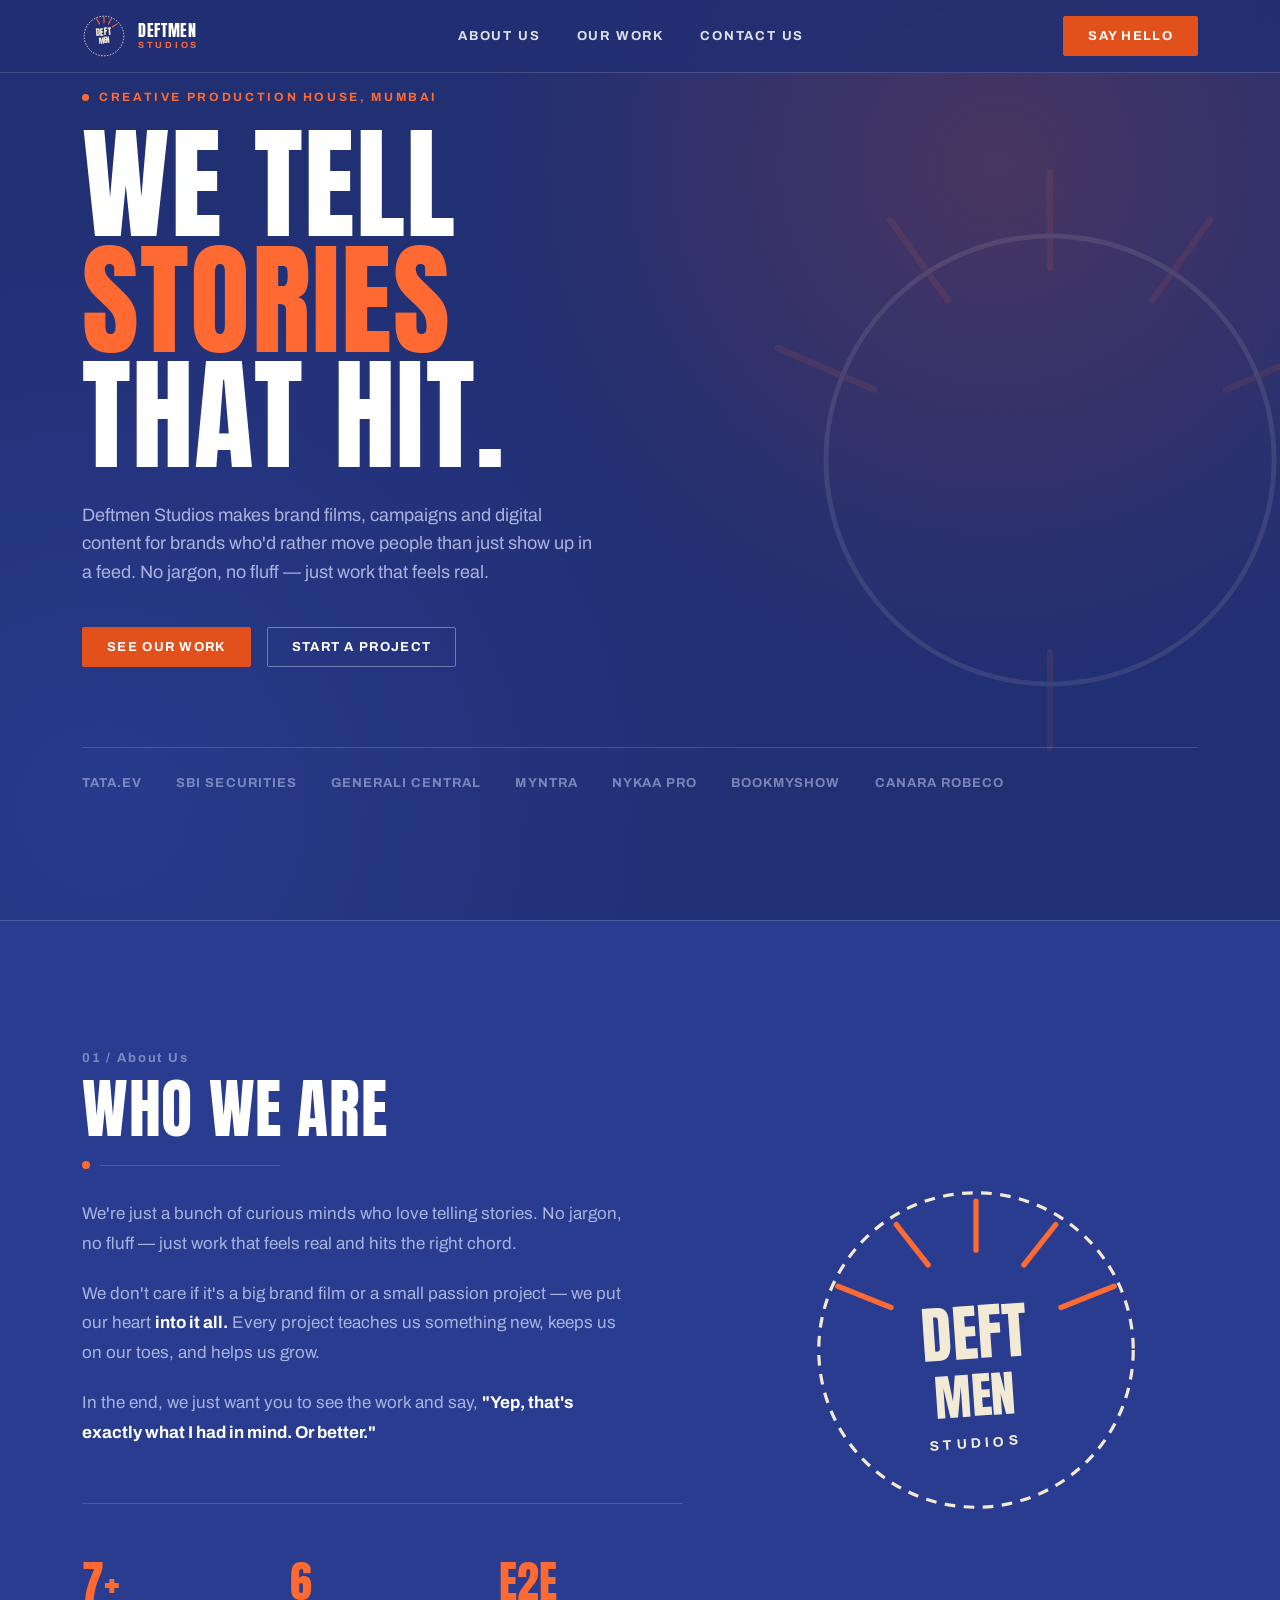
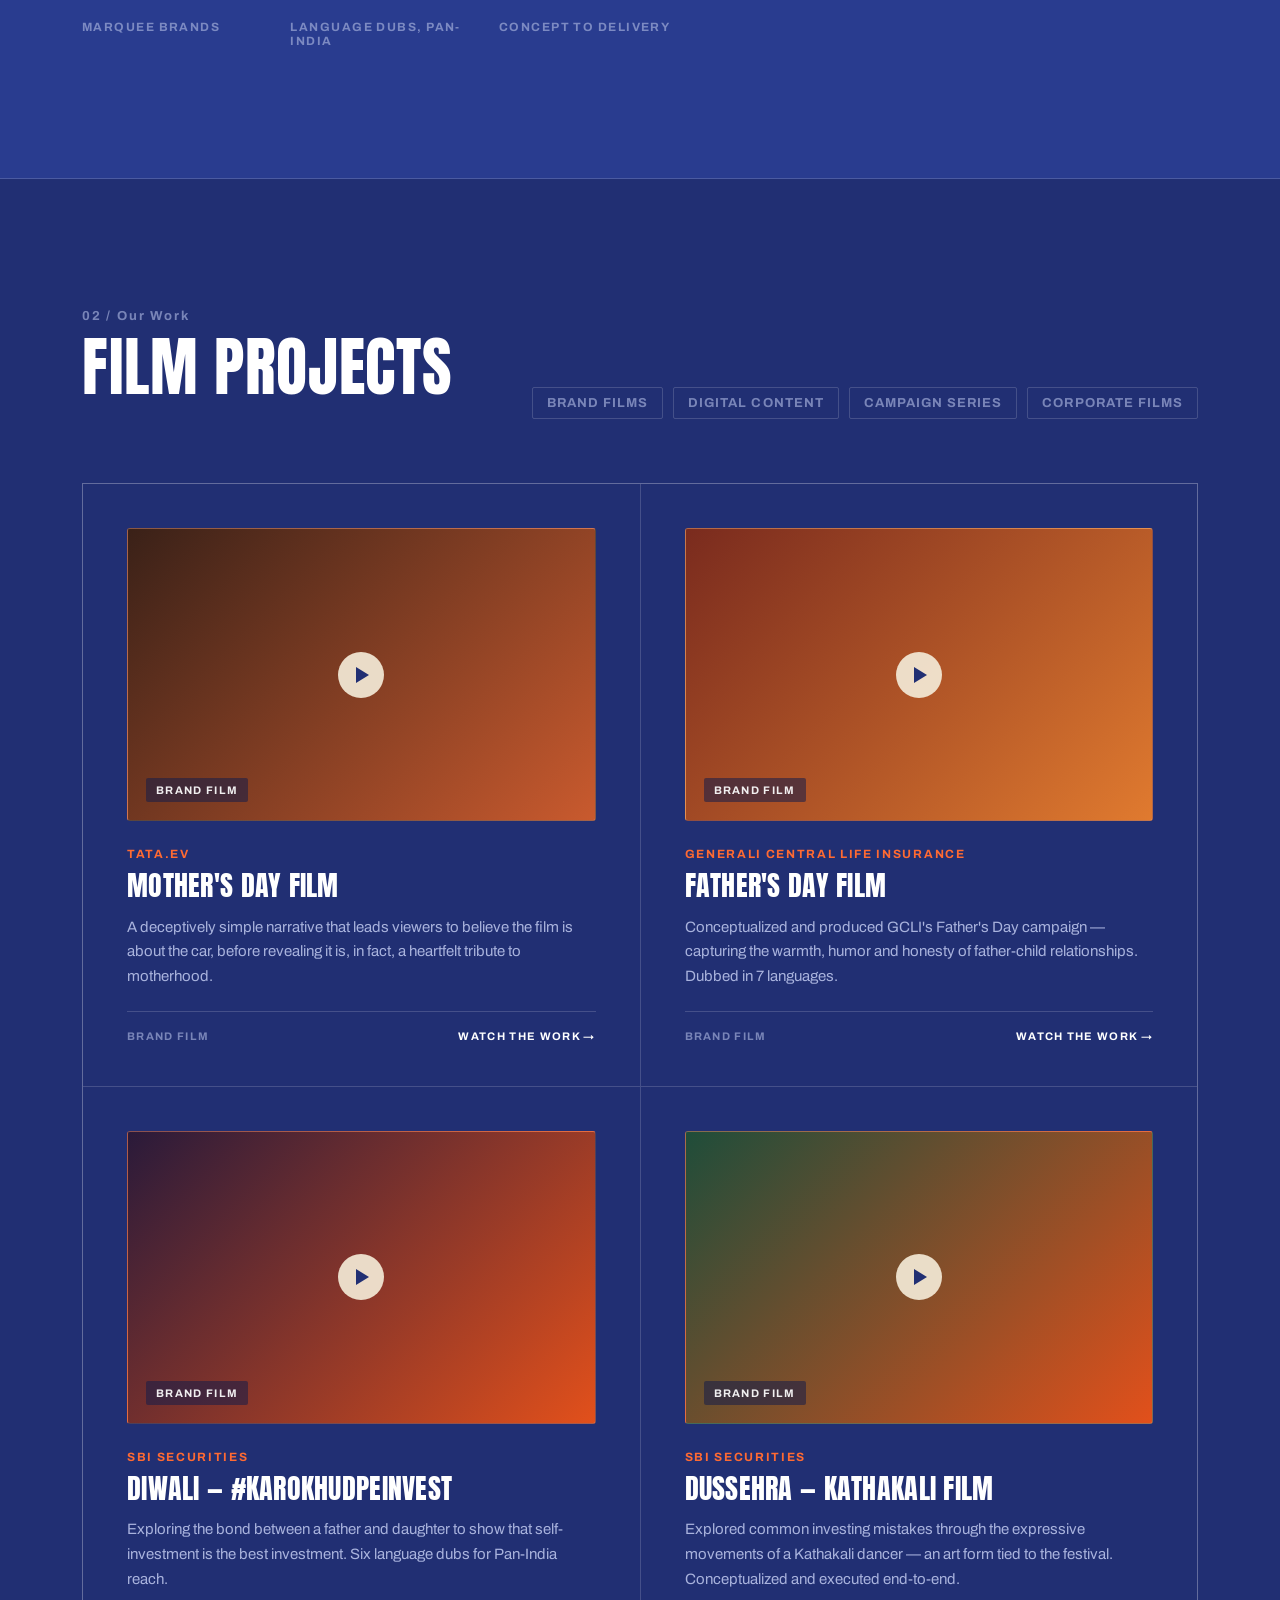
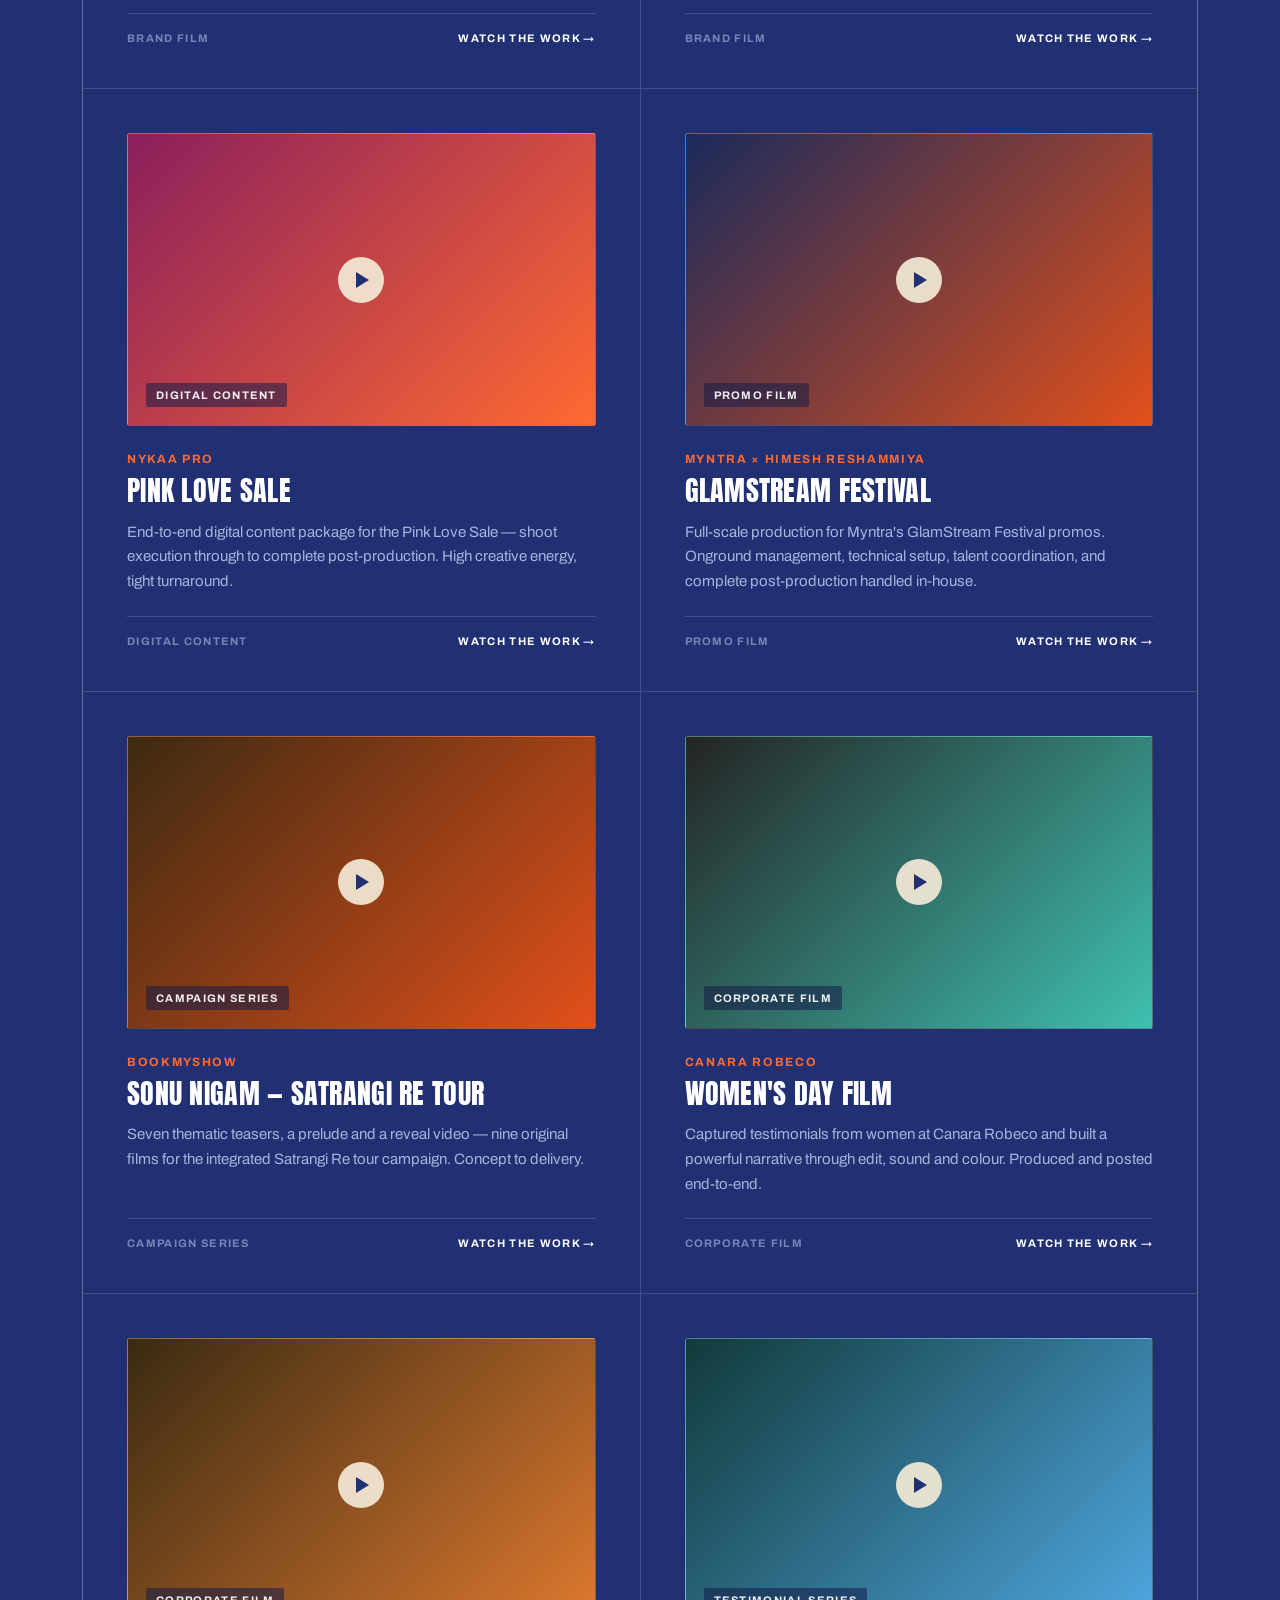
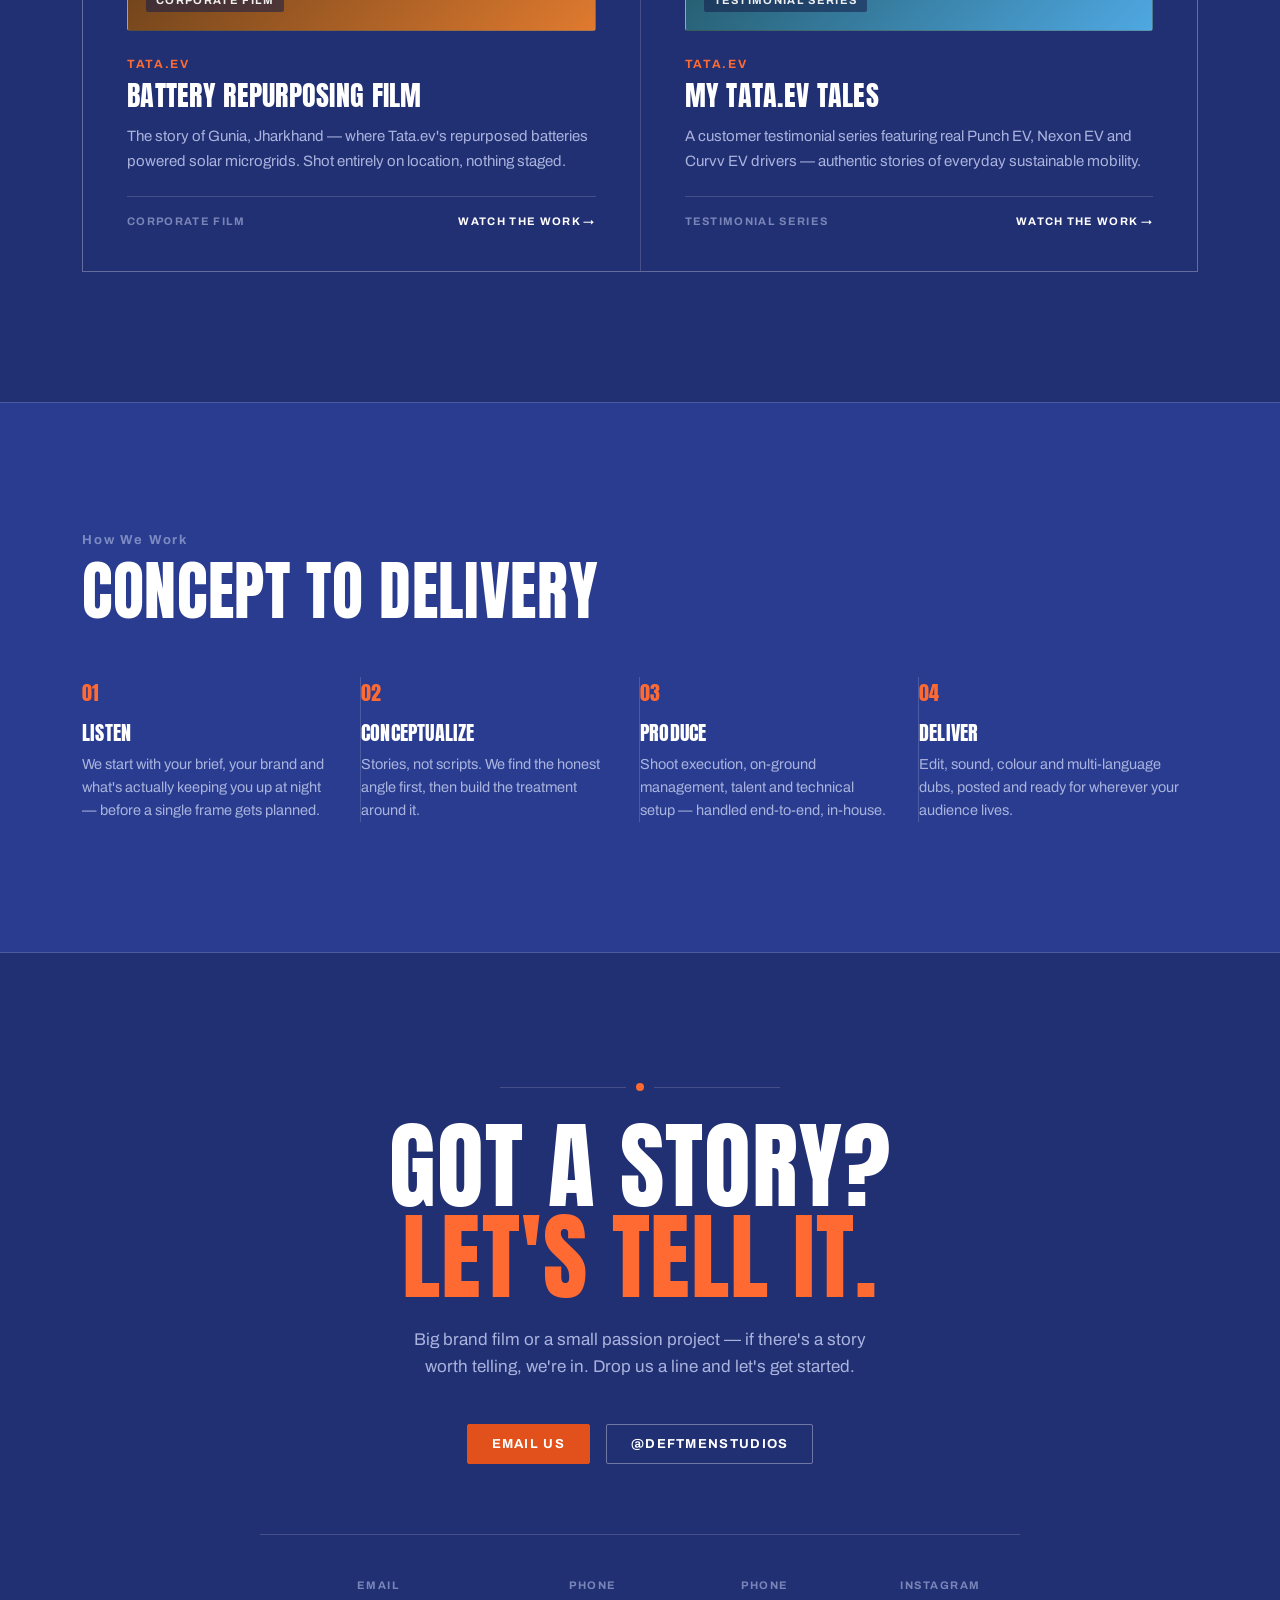
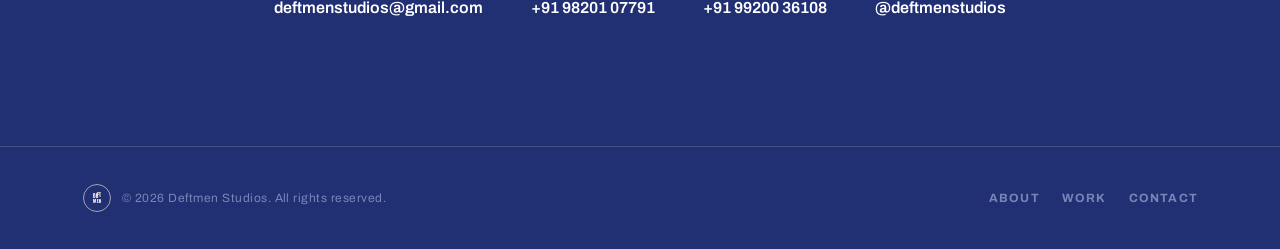
==== index.html @ 2e94180e "Add files via upload" ====
<!DOCTYPE html>
<html lang="en">
<head>
<meta charset="UTF-8">
<meta name="viewport" content="width=device-width, initial-scale=1.0">
<title>Deftmen Studios — Creative Production House</title>
<meta name="description" content="Deftmen Studios is a creative production house making brand films, campaigns and digital content that hit the right chord.">
<link rel="preconnect" href="https://fonts.googleapis.com">
<link rel="preconnect" href="https://fonts.gstatic.com" crossorigin>
<link href="https://fonts.googleapis.com/css2?family=Anton&family=Archivo:ital,wght@0,400;0,500;0,600;0,700;0,800;1,400&display=swap" rel="stylesheet">
<style>
  :root{
    --navy-deep:#212F73;
    --navy-mid:#293C8F;
    --navy-card:#2E43A0;
    --navy-line: rgba(255,255,255,0.16);
    --orange:#E2501B;
    --orange-bright:#FF6A32;
    --cream:#F3EAD6;
    --white:#FFFFFF;
    --muted:#A9B3DD;
    --muted-dim: rgba(169,179,221,0.65);
    --maxw: 1180px;
    --display: 'Anton', 'Archivo Narrow', sans-serif;
    --body: 'Archivo', sans-serif;
  }

  *{margin:0;padding:0;box-sizing:border-box;}

  html{scroll-behavior:smooth;}

  body{
    background:var(--navy-deep);
    color:var(--white);
    font-family:var(--body);
    -webkit-font-smoothing:antialiased;
    overflow-x:hidden;
  }

  a{color:inherit;text-decoration:none;}
  img{display:block;max-width:100%;}

  .wrap{
    max-width:var(--maxw);
    margin:0 auto;
    padding:0 32px;
  }

  h1,h2,h3{
    font-family:var(--display);
    text-transform:uppercase;
    font-weight:400;
    letter-spacing:0.01em;
    line-height:0.94;
  }

  .eyebrow{
    font-family:var(--body);
    font-weight:700;
    letter-spacing:0.22em;
    text-transform:uppercase;
    font-size:12px;
    color:var(--orange-bright);
  }

  .muted{color:var(--muted);}

  .rule{
    display:flex;
    align-items:center;
    gap:10px;
  }
  .rule .dot{
    width:8px;height:8px;border-radius:50%;
    background:var(--orange-bright);
    flex-shrink:0;
  }
  .rule .line{
    height:1px;
    background:var(--navy-line);
    flex:1;
  }
  .rule.short .line{max-width:180px;}

  /* ---------- NAV ---------- */
  header{
    position:fixed;
    top:0;left:0;right:0;
    z-index:100;
    background:rgba(33,47,115,0.82);
    backdrop-filter:blur(10px);
    border-bottom:1px solid var(--navy-line);
  }
  .nav{
    display:flex;
    align-items:center;
    justify-content:space-between;
    padding:14px 32px;
    max-width:var(--maxw);
    margin:0 auto;
  }
  .brand{
    display:flex;
    align-items:center;
    gap:12px;
  }
  .brand-badge{width:44px;height:44px;flex-shrink:0;}
  .brand-name{
    font-family:var(--display);
    font-size:16px;
    letter-spacing:0.04em;
    line-height:1;
  }
  .brand-name span{display:block;color:var(--orange-bright);font-size:9px;letter-spacing:0.3em;margin-top:3px;font-family:var(--body);font-weight:700;}

  nav.links{
    display:flex;
    gap:36px;
    font-size:13px;
    font-weight:700;
    letter-spacing:0.14em;
    text-transform:uppercase;
  }
  nav.links a{
    opacity:0.85;
    transition:opacity .2s, color .2s;
    position:relative;
  }
  nav.links a:hover{opacity:1;color:var(--orange-bright);}

  .btn{
    display:inline-flex;
    align-items:center;
    gap:8px;
    background:var(--orange);
    color:var(--white);
    font-weight:700;
    font-size:13px;
    letter-spacing:0.1em;
    text-transform:uppercase;
    padding:12px 24px;
    border-radius:2px;
    border:1px solid var(--orange);
    transition:transform .18s ease, background .18s ease, box-shadow .18s ease;
    cursor:pointer;
  }
  .btn:hover{background:var(--orange-bright);transform:translateY(-2px);box-shadow:0 10px 24px -8px rgba(255,106,50,0.6);}
  .btn.ghost{background:transparent;border:1px solid rgba(255,255,255,0.35);}
  .btn.ghost:hover{background:rgba(255,255,255,0.08);box-shadow:none;border-color:var(--orange-bright);}

  /* ---------- HERO ---------- */
  .hero{
    position:relative;
    min-height:100vh;
    display:flex;
    align-items:center;
    padding-top:90px;
    overflow:hidden;
  }
  .hero::before{
    content:"";
    position:absolute;
    inset:0;
    background:
      radial-gradient(circle at 78% 18%, rgba(226,80,27,0.20), transparent 42%),
      radial-gradient(circle at 8% 88%, rgba(46,67,160,0.55), transparent 45%);
    pointer-events:none;
  }
  .hero-sun{
    position:absolute;
    top:50%;left:82%;
    width:640px;height:640px;
    transform:translate(-50%,-50%);
    opacity:0.10;
    animation:spin 90s linear infinite;
  }
  @keyframes spin{to{transform:translate(-50%,-50%) rotate(360deg);}}

  .hero-inner{
    position:relative;
    z-index:2;
    width:100%;
  }
  .hero .eyebrow{margin-bottom:22px;display:flex;align-items:center;gap:10px;}
  .hero .eyebrow .dot{width:7px;height:7px;border-radius:50%;background:var(--orange-bright);}

  .hero h1{
    font-size:clamp(52px, 9.6vw, 128px);
    color:var(--white);
  }
  .hero h1 .accent{color:var(--orange-bright);display:block;}

  .hero-sub{
    max-width:520px;
    margin-top:28px;
    font-size:18px;
    line-height:1.6;
    color:var(--muted);
  }

  .hero-actions{
    display:flex;
    gap:16px;
    margin-top:40px;
    flex-wrap:wrap;
  }

  .hero-clients{
    margin-top:80px;
    padding-top:28px;
    border-top:1px solid var(--navy-line);
    display:flex;
    flex-wrap:wrap;
    gap:14px 34px;
    font-family:var(--body);
    font-weight:700;
    letter-spacing:0.08em;
    font-size:13px;
    color:var(--muted-dim);
    text-transform:uppercase;
  }

  /* ---------- SECTION SHELL ---------- */
  section{
    position:relative;
    padding:130px 0;
  }
  .section-head{
    margin-bottom:64px;
  }
  .section-num{
    font-family:var(--body);
    font-size:13px;
    font-weight:700;
    letter-spacing:0.14em;
    color:var(--muted-dim);
  }
  .section-title{
    font-size:clamp(38px, 6vw, 64px);
    margin-top:14px;
    margin-bottom:22px;
    color:var(--white);
  }

  /* ---------- ABOUT ---------- */
  .about{
    background:var(--navy-mid);
    border-top:1px solid var(--navy-line);
    border-bottom:1px solid var(--navy-line);
  }
  .about-grid{
    display:grid;
    grid-template-columns:1.15fr 0.85fr;
    gap:70px;
    align-items:center;
  }
  .about-copy p{
    color:var(--muted);
    font-size:17px;
    line-height:1.75;
    margin-bottom:20px;
    max-width:540px;
  }
  .about-copy p:last-of-type{margin-bottom:0;}
  .about-copy strong{color:var(--white);font-weight:700;}

  .about-visual{
    display:flex;
    align-items:center;
    justify-content:center;
    position:relative;
  }
  .about-badge-wrap{
    position:relative;
    width:100%;
    max-width:340px;
    aspect-ratio:1/1;
  }
  .about-badge-ring{
    position:absolute;inset:0;
    animation:spin 70s linear infinite;
  }

  .about-stats{
    display:grid;
    grid-template-columns:repeat(3,1fr);
    gap:24px;
    margin-top:56px;
    padding-top:44px;
    border-top:1px solid var(--navy-line);
  }
  .stat-num{
    font-family:var(--display);
    font-size:44px;
    color:var(--orange-bright);
  }
  .stat-label{
    font-size:12px;
    letter-spacing:0.12em;
    text-transform:uppercase;
    color:var(--muted-dim);
    margin-top:6px;
    font-weight:700;
  }

  /* ---------- WORK ---------- */
  .work-intro{
    display:flex;
    justify-content:space-between;
    align-items:flex-end;
    gap:40px;
    flex-wrap:wrap;
  }
  .work-filters{
    display:flex;
    gap:10px;
    flex-wrap:wrap;
    font-size:13px;
    font-weight:700;
    letter-spacing:0.08em;
    text-transform:uppercase;
    color:var(--muted-dim);
  }
  .work-filters span{
    padding:8px 14px;
    border:1px solid var(--navy-line);
    border-radius:2px;
  }

  .work-grid{
    margin-top:64px;
    display:grid;
    grid-template-columns:repeat(2, 1fr);
    gap:1px;
    background:var(--navy-line);
    border:1px solid var(--navy-line);
  }
  .work-card{
    background:var(--navy-deep);
    padding:44px;
    display:flex;
    flex-direction:column;
    transition:background .25s ease;
  }
  .work-card:hover{background:var(--navy-card);}
  .work-thumb{
    width:100%;
    aspect-ratio:16/10;
    border-radius:3px;
    margin-bottom:26px;
    position:relative;
    overflow:hidden;
    display:flex;
    align-items:flex-end;
    padding:18px;
    border:1px solid var(--navy-line);
  }
  .work-thumb .play{
    width:46px;height:46px;
    border-radius:50%;
    background:rgba(243,234,214,0.92);
    display:flex;align-items:center;justify-content:center;
    position:absolute;
    top:50%;left:50%;
    transform:translate(-50%,-50%);
    transition:transform .25s ease;
  }
  .work-card:hover .work-thumb .play{transform:translate(-50%,-50%) scale(1.1);}
  .work-thumb .play::before{
    content:"";
    border-style:solid;
    border-width:8px 0 8px 13px;
    border-color:transparent transparent transparent var(--navy-deep);
    margin-left:3px;
  }
  .work-thumb-tag{
    position:relative;
    z-index:1;
    font-size:11px;
    font-weight:700;
    letter-spacing:0.12em;
    text-transform:uppercase;
    color:rgba(255,255,255,0.92);
    background:rgba(20,28,74,0.55);
    padding:6px 10px;
    border-radius:2px;
  }

  .work-client{
    font-size:12px;
    font-weight:700;
    letter-spacing:0.14em;
    text-transform:uppercase;
    color:var(--orange-bright);
    margin-bottom:10px;
  }
  .work-title{
    font-family:var(--display);
    font-size:28px;
    text-transform:uppercase;
    color:var(--white);
    margin-bottom:14px;
    line-height:1.05;
  }
  .work-desc{
    color:var(--muted);
    font-size:15px;
    line-height:1.65;
    flex:1;
  }
  .work-meta{
    margin-top:22px;
    display:flex;
    align-items:center;
    justify-content:space-between;
    font-size:11px;
    letter-spacing:0.12em;
    text-transform:uppercase;
    font-weight:700;
    color:var(--muted-dim);
    padding-top:18px;
    border-top:1px solid var(--navy-line);
  }
  .work-meta .watch{color:var(--white);display:flex;align-items:center;gap:6px;}
  .work-card:hover .work-meta .watch{color:var(--orange-bright);}

  /* ---------- PROCESS STRIP ---------- */
  .process{
    background:var(--navy-mid);
    border-top:1px solid var(--navy-line);
    border-bottom:1px solid var(--navy-line);
  }
  .process-grid{
    display:grid;
    grid-template-columns:repeat(4,1fr);
    gap:0;
  }
  .process-item{
    padding:0 28px 0 0;
    border-right:1px solid var(--navy-line);
  }
  .process-item:last-child{border-right:none;padding-right:0;}
  .process-item .num{
    font-family:var(--display);
    color:var(--orange-bright);
    font-size:20px;
    margin-bottom:16px;
  }
  .process-item h3{
    font-size:20px;
    margin-bottom:10px;
  }
  .process-item p{
    color:var(--muted);
    font-size:14.5px;
    line-height:1.6;
  }

  /* ---------- CONTACT ---------- */
  .contact{
    text-align:center;
  }
  .contact .rule{max-width:280px;margin:0 auto 30px;}
  .contact h2{
    font-size:clamp(42px, 8vw, 96px);
    color:var(--white);
  }
  .contact h2 .accent{color:var(--orange-bright);}
  .contact-sub{
    max-width:480px;
    margin:24px auto 0;
    color:var(--muted);
    font-size:17px;
    line-height:1.6;
  }
  .contact-actions{
    display:flex;
    gap:16px;
    justify-content:center;
    margin-top:44px;
    flex-wrap:wrap;
  }
  .contact-details{
    margin-top:70px;
    display:flex;
    justify-content:center;
    gap:48px;
    flex-wrap:wrap;
    padding-top:44px;
    border-top:1px solid var(--navy-line);
    max-width:760px;
    margin-left:auto;
    margin-right:auto;
  }
  .contact-detail-label{
    font-size:11px;
    font-weight:700;
    letter-spacing:0.14em;
    text-transform:uppercase;
    color:var(--muted-dim);
    margin-bottom:8px;
  }
  .contact-detail-value{
    font-size:16px;
    font-weight:600;
  }
  .contact-detail-value a:hover{color:var(--orange-bright);}

  /* ---------- FOOTER ---------- */
  footer{
    border-top:1px solid var(--navy-line);
    padding:36px 0;
  }
  .footer-inner{
    display:flex;
    align-items:center;
    justify-content:space-between;
    flex-wrap:wrap;
    gap:16px;
  }
  .footer-brand{display:flex;align-items:center;gap:10px;}
  .footer-brand svg{width:30px;height:30px;}
  .footer-copy{
    font-size:12px;
    color:var(--muted-dim);
    letter-spacing:0.04em;
  }
  .footer-social{
    display:flex;
    gap:22px;
    font-size:12px;
    font-weight:700;
    letter-spacing:0.1em;
    text-transform:uppercase;
    color:var(--muted-dim);
  }
  .footer-social a:hover{color:var(--orange-bright);}

  /* ---------- RESPONSIVE ---------- */
  @media (max-width: 880px){
    .about-grid{grid-template-columns:1fr;gap:48px;}
    .about-visual{order:-1;max-width:220px;margin:0 auto;}
    .work-grid{grid-template-columns:1fr;}
    .process-grid{grid-template-columns:1fr 1fr;gap:36px 0;}
    .process-item{border-right:none;padding-right:0;}
    .process-item:nth-child(odd){padding-right:24px;}
  }

  @media (max-width: 720px){
    nav.links, .hero-actions .btn.ghost{display:none;}
    .wrap{padding:0 22px;}
    section{padding:88px 0;}
    .about-stats{grid-template-columns:1fr;gap:26px;}
    .contact-details{gap:30px;flex-direction:column;align-items:center;}
    .process-grid{grid-template-columns:1fr;}
    .process-item{padding-right:0 !important;}
  }

  @media (prefers-reduced-motion: reduce){
    *{animation-duration:0.001ms !important; animation-iteration-count:1 !important; transition-duration:0.001ms !important; scroll-behavior:auto !important;}
  }

  :focus-visible{outline:2px solid var(--orange-bright);outline-offset:3px;}
</style>
</head>
<body>

<!-- ================= NAV ================= -->
<header>
  <div class="nav">
    <a href="#top" class="brand">
      <svg class="brand-badge" viewBox="0 0 120 120" xmlns="http://www.w3.org/2000/svg">
        <circle cx="60" cy="60" r="54" fill="none" stroke="var(--cream)" stroke-width="2.5" stroke-dasharray="4 4"/>
        <g stroke="var(--orange-bright)" stroke-width="3" stroke-linecap="round">
          <line x1="60" y1="8" x2="60" y2="24"/>
          <line x1="80" y1="13" x2="72" y2="27"/>
          <line x1="96" y1="27" x2="83" y2="35"/>
          <line x1="40" y1="13" x2="48" y2="27"/>
        </g>
        <text x="60" y="58" text-anchor="middle" font-family="Anton" font-size="24" fill="var(--cream)" transform="rotate(-4 60 58)">DEFT</text>
        <text x="60" y="80" text-anchor="middle" font-family="Anton" font-size="20" fill="var(--cream)" transform="rotate(-4 60 80)">MEN</text>
      </svg>
      <span class="brand-name">DEFTMEN<span>STUDIOS</span></span>
    </a>
    <nav class="links">
      <a href="#about">About Us</a>
      <a href="#work">Our Work</a>
      <a href="#contact">Contact Us</a>
    </nav>
    <a href="#contact" class="btn">Say Hello</a>
  </div>
</header>

<!-- ================= HERO ================= -->
<section class="hero" id="top">
  <svg class="hero-sun" viewBox="0 0 200 200" xmlns="http://www.w3.org/2000/svg">
    <g stroke="#FF6A32" stroke-width="2" stroke-linecap="round">
      <line x1="100" y1="10" x2="100" y2="40"/>
      <line x1="150" y1="25" x2="132" y2="50"/>
      <line x1="185" y1="65" x2="155" y2="78"/>
      <line x1="50" y1="25" x2="68" y2="50"/>
      <line x1="15" y1="65" x2="45" y2="78"/>
      <line x1="100" y1="190" x2="100" y2="160"/>
    </g>
    <circle cx="100" cy="100" r="70" fill="none" stroke="#F3EAD6" stroke-width="1.5"/>
  </svg>
  <div class="wrap hero-inner">
    <div class="eyebrow"><span class="dot"></span>CREATIVE PRODUCTION HOUSE, MUMBAI</div>
    <h1>WE TELL<span class="accent">STORIES</span>THAT HIT.</h1>
    <p class="hero-sub">Deftmen Studios makes brand films, campaigns and digital content for brands who'd rather move people than just show up in a feed. No jargon, no fluff — just work that feels real.</p>
    <div class="hero-actions">
      <a href="#work" class="btn">See Our Work</a>
      <a href="#contact" class="btn ghost">Start a Project</a>
    </div>
    <div class="hero-clients">
      <span>Tata.ev</span><span>SBI Securities</span><span>Generali Central</span><span>Myntra</span><span>Nykaa Pro</span><span>BookMyShow</span><span>Canara Robeco</span>
    </div>
  </div>
</section>

<!-- ================= ABOUT ================= -->
<section class="about" id="about">
  <div class="wrap">
    <div class="about-grid">
      <div class="about-copy">
        <div class="section-num">01 / About Us</div>
        <h2 class="section-title">Who We Are</h2>
        <div class="rule short" style="margin-bottom:30px;"><div class="dot"></div><div class="line"></div></div>
        <p>We're just a bunch of curious minds who love telling stories. No jargon, no fluff — just work that feels real and hits the right chord.</p>
        <p>We don't care if it's a big brand film or a small passion project — we put our heart <strong>into it all.</strong> Every project teaches us something new, keeps us on our toes, and helps us grow.</p>
        <p>In the end, we just want you to see the work and say, <strong>"Yep, that's exactly what I had in mind. Or better."</strong></p>

        <div class="about-stats">
          <div>
            <div class="stat-num">7+</div>
            <div class="stat-label">Marquee Brands</div>
          </div>
          <div>
            <div class="stat-num">6</div>
            <div class="stat-label">Language Dubs, Pan-India</div>
          </div>
          <div>
            <div class="stat-num">E2E</div>
            <div class="stat-label">Concept To Delivery</div>
          </div>
        </div>
      </div>

      <div class="about-visual">
        <div class="about-badge-wrap">
          <svg class="about-badge-ring" viewBox="0 0 320 320" xmlns="http://www.w3.org/2000/svg">
            <circle cx="160" cy="160" r="148" fill="none" stroke="#F3EAD6" stroke-width="3" stroke-dasharray="10 8"/>
          </svg>
          <svg viewBox="0 0 320 320" style="position:absolute;inset:0;" xmlns="http://www.w3.org/2000/svg">
            <g stroke="#FF6A32" stroke-width="5" stroke-linecap="round">
              <line x1="160" y1="20" x2="160" y2="66"/>
              <line x1="235" y1="42" x2="205" y2="80"/>
              <line x1="290" y1="100" x2="240" y2="120"/>
              <line x1="85" y1="42" x2="115" y2="80"/>
              <line x1="30" y1="100" x2="80" y2="120"/>
            </g>
            <text x="160" y="168" text-anchor="middle" font-family="Anton" font-size="58" fill="#F3EAD6" transform="rotate(-4 160 168)">DEFT</text>
            <text x="160" y="222" text-anchor="middle" font-family="Anton" font-size="46" fill="#F3EAD6" transform="rotate(-4 160 222)">MEN</text>
            <text x="160" y="252" text-anchor="middle" font-family="Archivo" font-weight="700" letter-spacing="4" font-size="13" fill="#F3EAD6" transform="rotate(-4 160 252)">STUDIOS</text>
          </svg>
        </div>
      </div>
    </div>
  </div>
</section>

<!-- ================= WORK ================= -->
<section id="work">
  <div class="wrap">
    <div class="work-intro">
      <div>
        <div class="section-num">02 / Our Work</div>
        <h2 class="section-title">Film Projects</h2>
      </div>
      <div class="work-filters">
        <span>Brand Films</span><span>Digital Content</span><span>Campaign Series</span><span>Corporate Films</span>
      </div>
    </div>

    <div class="work-grid">

      <div class="work-card">
        <div class="work-thumb" style="background:linear-gradient(135deg,#3a2118,#c95a2e);">
          <span class="work-thumb-tag">Brand Film</span>
          <div class="play"></div>
        </div>
        <div class="work-client">Tata.ev</div>
        <h3 class="work-title">Mother's Day Film</h3>
        <p class="work-desc">A deceptively simple narrative that leads viewers to believe the film is about the car, before revealing it is, in fact, a heartfelt tribute to motherhood.</p>
        <div class="work-meta"><span>Brand Film</span><span class="watch">Watch the Work →</span></div>
      </div>

      <div class="work-card">
        <div class="work-thumb" style="background:linear-gradient(135deg,#7a2b1e,#e07a2f);">
          <span class="work-thumb-tag">Brand Film</span>
          <div class="play"></div>
        </div>
        <div class="work-client">Generali Central Life Insurance</div>
        <h3 class="work-title">Father's Day Film</h3>
        <p class="work-desc">Conceptualized and produced GCLI's Father's Day campaign — capturing the warmth, humor and honesty of father-child relationships. Dubbed in 7 languages.</p>
        <div class="work-meta"><span>Brand Film</span><span class="watch">Watch the Work →</span></div>
      </div>

      <div class="work-card">
        <div class="work-thumb" style="background:linear-gradient(135deg,#2a1a3a,#e2501b);">
          <span class="work-thumb-tag">Brand Film</span>
          <div class="play"></div>
        </div>
        <div class="work-client">SBI Securities</div>
        <h3 class="work-title">Diwali — #KaroKhudPeInvest</h3>
        <p class="work-desc">Exploring the bond between a father and daughter to show that self-investment is the best investment. Six language dubs for Pan-India reach.</p>
        <div class="work-meta"><span>Brand Film</span><span class="watch">Watch the Work →</span></div>
      </div>

      <div class="work-card">
        <div class="work-thumb" style="background:linear-gradient(135deg,#1f4d3a,#e2501b);">
          <span class="work-thumb-tag">Brand Film</span>
          <div class="play"></div>
        </div>
        <div class="work-client">SBI Securities</div>
        <h3 class="work-title">Dussehra — Kathakali Film</h3>
        <p class="work-desc">Explored common investing mistakes through the expressive movements of a Kathakali dancer — an art form tied to the festival. Conceptualized and executed end-to-end.</p>
        <div class="work-meta"><span>Brand Film</span><span class="watch">Watch the Work →</span></div>
      </div>

      <div class="work-card">
        <div class="work-thumb" style="background:linear-gradient(135deg,#8a1f5c,#ff6a32);">
          <span class="work-thumb-tag">Digital Content</span>
          <div class="play"></div>
        </div>
        <div class="work-client">Nykaa Pro</div>
        <h3 class="work-title">Pink Love Sale</h3>
        <p class="work-desc">End-to-end digital content package for the Pink Love Sale — shoot execution through to complete post-production. High creative energy, tight turnaround.</p>
        <div class="work-meta"><span>Digital Content</span><span class="watch">Watch the Work →</span></div>
      </div>

      <div class="work-card">
        <div class="work-thumb" style="background:linear-gradient(135deg,#1a2a5c,#e2501b);">
          <span class="work-thumb-tag">Promo Film</span>
          <div class="play"></div>
        </div>
        <div class="work-client">Myntra × Himesh Reshammiya</div>
        <h3 class="work-title">GlamStream Festival</h3>
        <p class="work-desc">Full-scale production for Myntra's GlamStream Festival promos. Onground management, technical setup, talent coordination, and complete post-production handled in-house.</p>
        <div class="work-meta"><span>Promo Film</span><span class="watch">Watch the Work →</span></div>
      </div>

      <div class="work-card">
        <div class="work-thumb" style="background:linear-gradient(135deg,#3d2a12,#e2501b);">
          <span class="work-thumb-tag">Campaign Series</span>
          <div class="play"></div>
        </div>
        <div class="work-client">BookMyShow</div>
        <h3 class="work-title">Sonu Nigam — Satrangi Re Tour</h3>
        <p class="work-desc">Seven thematic teasers, a prelude and a reveal video — nine original films for the integrated Satrangi Re tour campaign. Concept to delivery.</p>
        <div class="work-meta"><span>Campaign Series</span><span class="watch">Watch the Work →</span></div>
      </div>

      <div class="work-card">
        <div class="work-thumb" style="background:linear-gradient(135deg,#242424,#3fc0b0);">
          <span class="work-thumb-tag">Corporate Film</span>
          <div class="play"></div>
        </div>
        <div class="work-client">Canara Robeco</div>
        <h3 class="work-title">Women's Day Film</h3>
        <p class="work-desc">Captured testimonials from women at Canara Robeco and built a powerful narrative through edit, sound and colour. Produced and posted end-to-end.</p>
        <div class="work-meta"><span>Corporate Film</span><span class="watch">Watch the Work →</span></div>
      </div>

      <div class="work-card">
        <div class="work-thumb" style="background:linear-gradient(135deg,#3a2a12,#e07a2f);">
          <span class="work-thumb-tag">Corporate Film</span>
          <div class="play"></div>
        </div>
        <div class="work-client">Tata.ev</div>
        <h3 class="work-title">Battery Repurposing Film</h3>
        <p class="work-desc">The story of Gunia, Jharkhand — where Tata.ev's repurposed batteries powered solar microgrids. Shot entirely on location, nothing staged.</p>
        <div class="work-meta"><span>Corporate Film</span><span class="watch">Watch the Work →</span></div>
      </div>

      <div class="work-card">
        <div class="work-thumb" style="background:linear-gradient(135deg,#123a3a,#4fa8e2);">
          <span class="work-thumb-tag">Testimonial Series</span>
          <div class="play"></div>
        </div>
        <div class="work-client">Tata.ev</div>
        <h3 class="work-title">My Tata.ev Tales</h3>
        <p class="work-desc">A customer testimonial series featuring real Punch EV, Nexon EV and Curvv EV drivers — authentic stories of everyday sustainable mobility.</p>
        <div class="work-meta"><span>Testimonial Series</span><span class="watch">Watch the Work →</span></div>
      </div>

    </div>
  </div>
</section>

<!-- ================= PROCESS ================= -->
<section class="process">
  <div class="wrap">
    <div class="section-num">How We Work</div>
    <h2 class="section-title" style="margin-bottom:56px;">Concept To Delivery</h2>
    <div class="process-grid">
      <div class="process-item">
        <div class="num">01</div>
        <h3>Listen</h3>
        <p>We start with your brief, your brand and what's actually keeping you up at night — before a single frame gets planned.</p>
      </div>
      <div class="process-item">
        <div class="num">02</div>
        <h3>Conceptualize</h3>
        <p>Stories, not scripts. We find the honest angle first, then build the treatment around it.</p>
      </div>
      <div class="process-item">
        <div class="num">03</div>
        <h3>Produce</h3>
        <p>Shoot execution, on-ground management, talent and technical setup — handled end-to-end, in-house.</p>
      </div>
      <div class="process-item">
        <div class="num">04</div>
        <h3>Deliver</h3>
        <p>Edit, sound, colour and multi-language dubs, posted and ready for wherever your audience lives.</p>
      </div>
    </div>
  </div>
</section>

<!-- ================= CONTACT ================= -->
<section id="contact" class="contact">
  <div class="wrap">
    <div class="rule"><div class="line"></div><div class="dot"></div><div class="line"></div></div>
    <h2>GOT A STORY?<br><span class="accent">LET'S TELL IT.</span></h2>
    <p class="contact-sub">Big brand film or a small passion project — if there's a story worth telling, we're in. Drop us a line and let's get started.</p>
    <div class="contact-actions">
      <a href="mailto:deftmenstudios@gmail.com" class="btn">Email Us</a>
      <a href="https://instagram.com/deftmenstudios" class="btn ghost">@deftmenstudios</a>
    </div>

    <div class="contact-details">
      <div>
        <div class="contact-detail-label">Email</div>
        <div class="contact-detail-value"><a href="mailto:deftmenstudios@gmail.com">deftmenstudios@gmail.com</a></div>
      </div>
      <div>
        <div class="contact-detail-label">Phone</div>
        <div class="contact-detail-value"><a href="tel:+919820107791">+91 98201 07791</a></div>
      </div>
      <div>
        <div class="contact-detail-label">Phone</div>
        <div class="contact-detail-value"><a href="tel:+919920036108">+91 99200 36108</a></div>
      </div>
      <div>
        <div class="contact-detail-label">Instagram</div>
        <div class="contact-detail-value"><a href="https://instagram.com/deftmenstudios">@deftmenstudios</a></div>
      </div>
    </div>
  </div>
</section>

<!-- ================= FOOTER ================= -->
<footer>
  <div class="wrap footer-inner">
    <div class="footer-brand">
      <svg viewBox="0 0 120 120" xmlns="http://www.w3.org/2000/svg">
        <circle cx="60" cy="60" r="54" fill="none" stroke="#F3EAD6" stroke-width="2.5"/>
        <text x="60" y="58" text-anchor="middle" font-family="Anton" font-size="22" fill="#F3EAD6" transform="rotate(-4 60 58)">DEFT</text>
        <text x="60" y="80" text-anchor="middle" font-family="Anton" font-size="18" fill="#F3EAD6" transform="rotate(-4 60 80)">MEN</text>
      </svg>
      <div class="footer-copy">© 2026 Deftmen Studios. All rights reserved.</div>
    </div>
    <div class="footer-social">
      <a href="#about">About</a>
      <a href="#work">Work</a>
      <a href="#contact">Contact</a>
    </div>
  </div>
</footer>

</body>
</html>
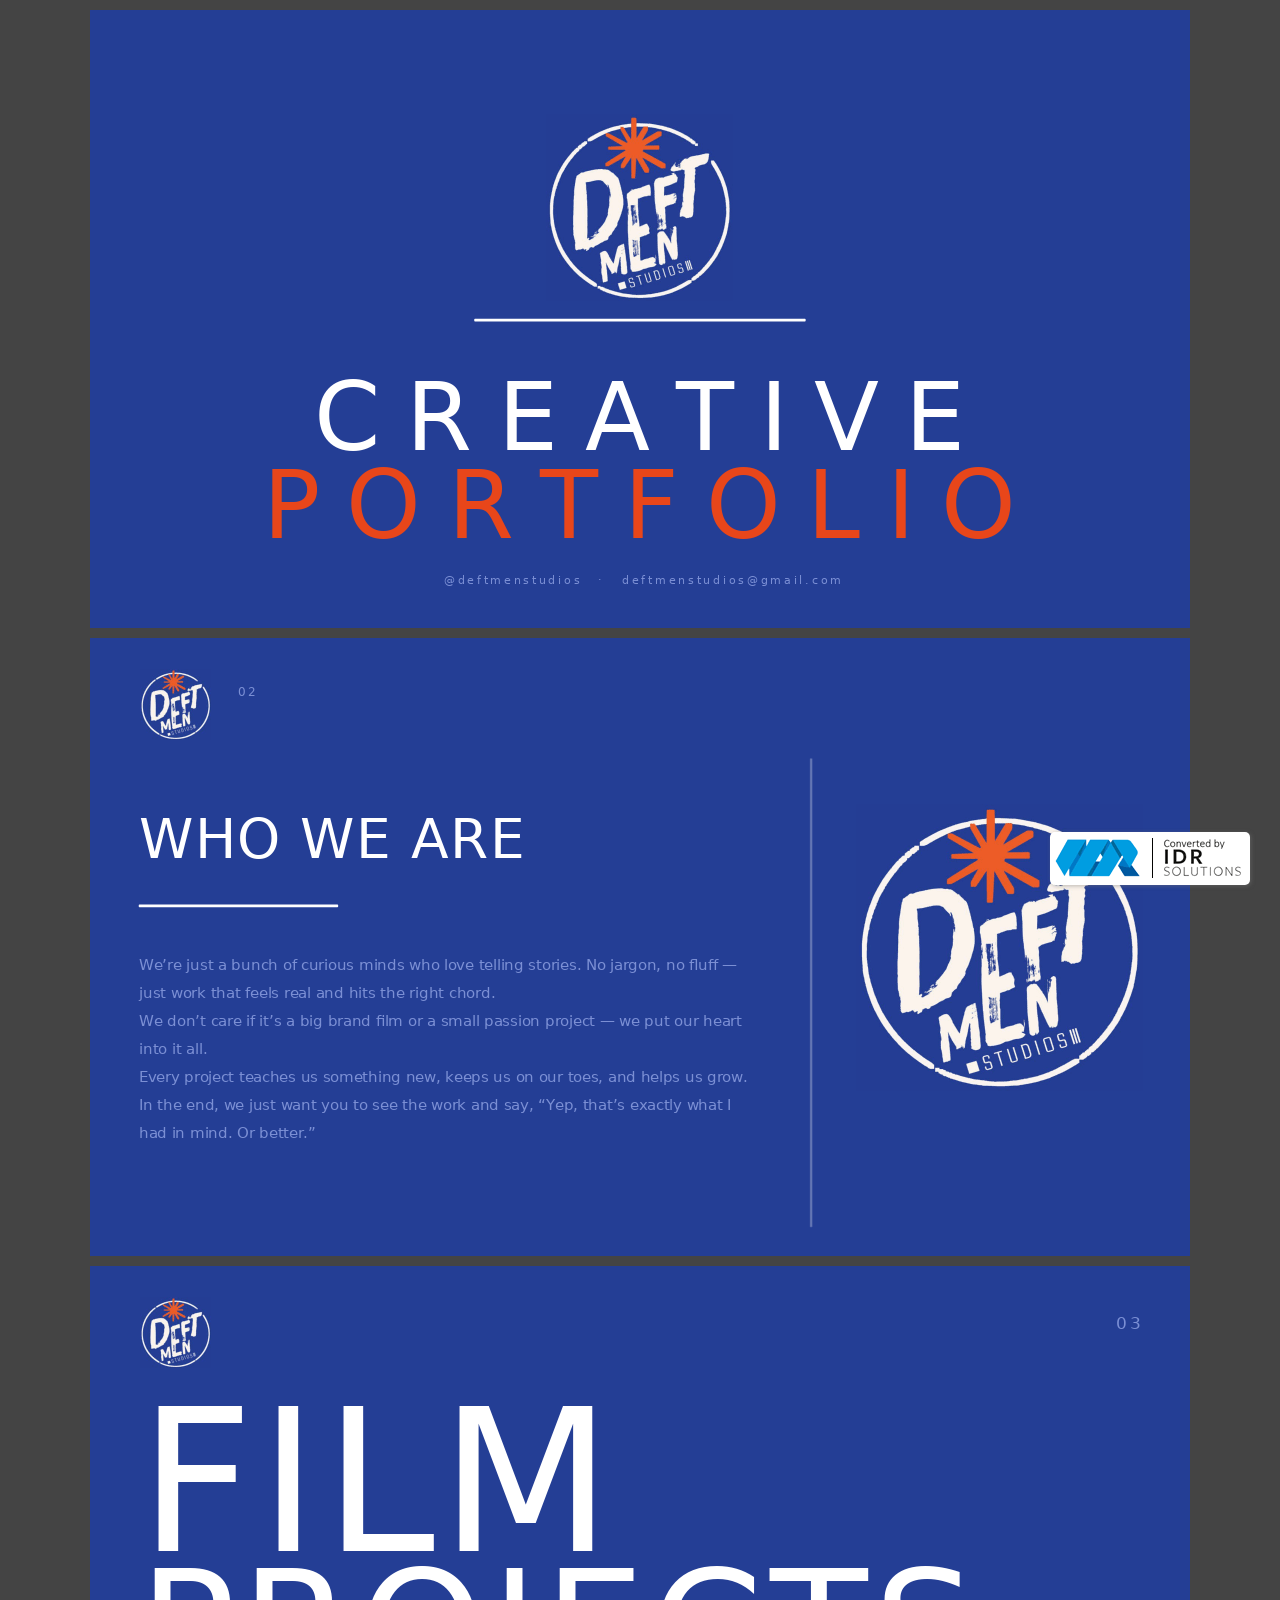
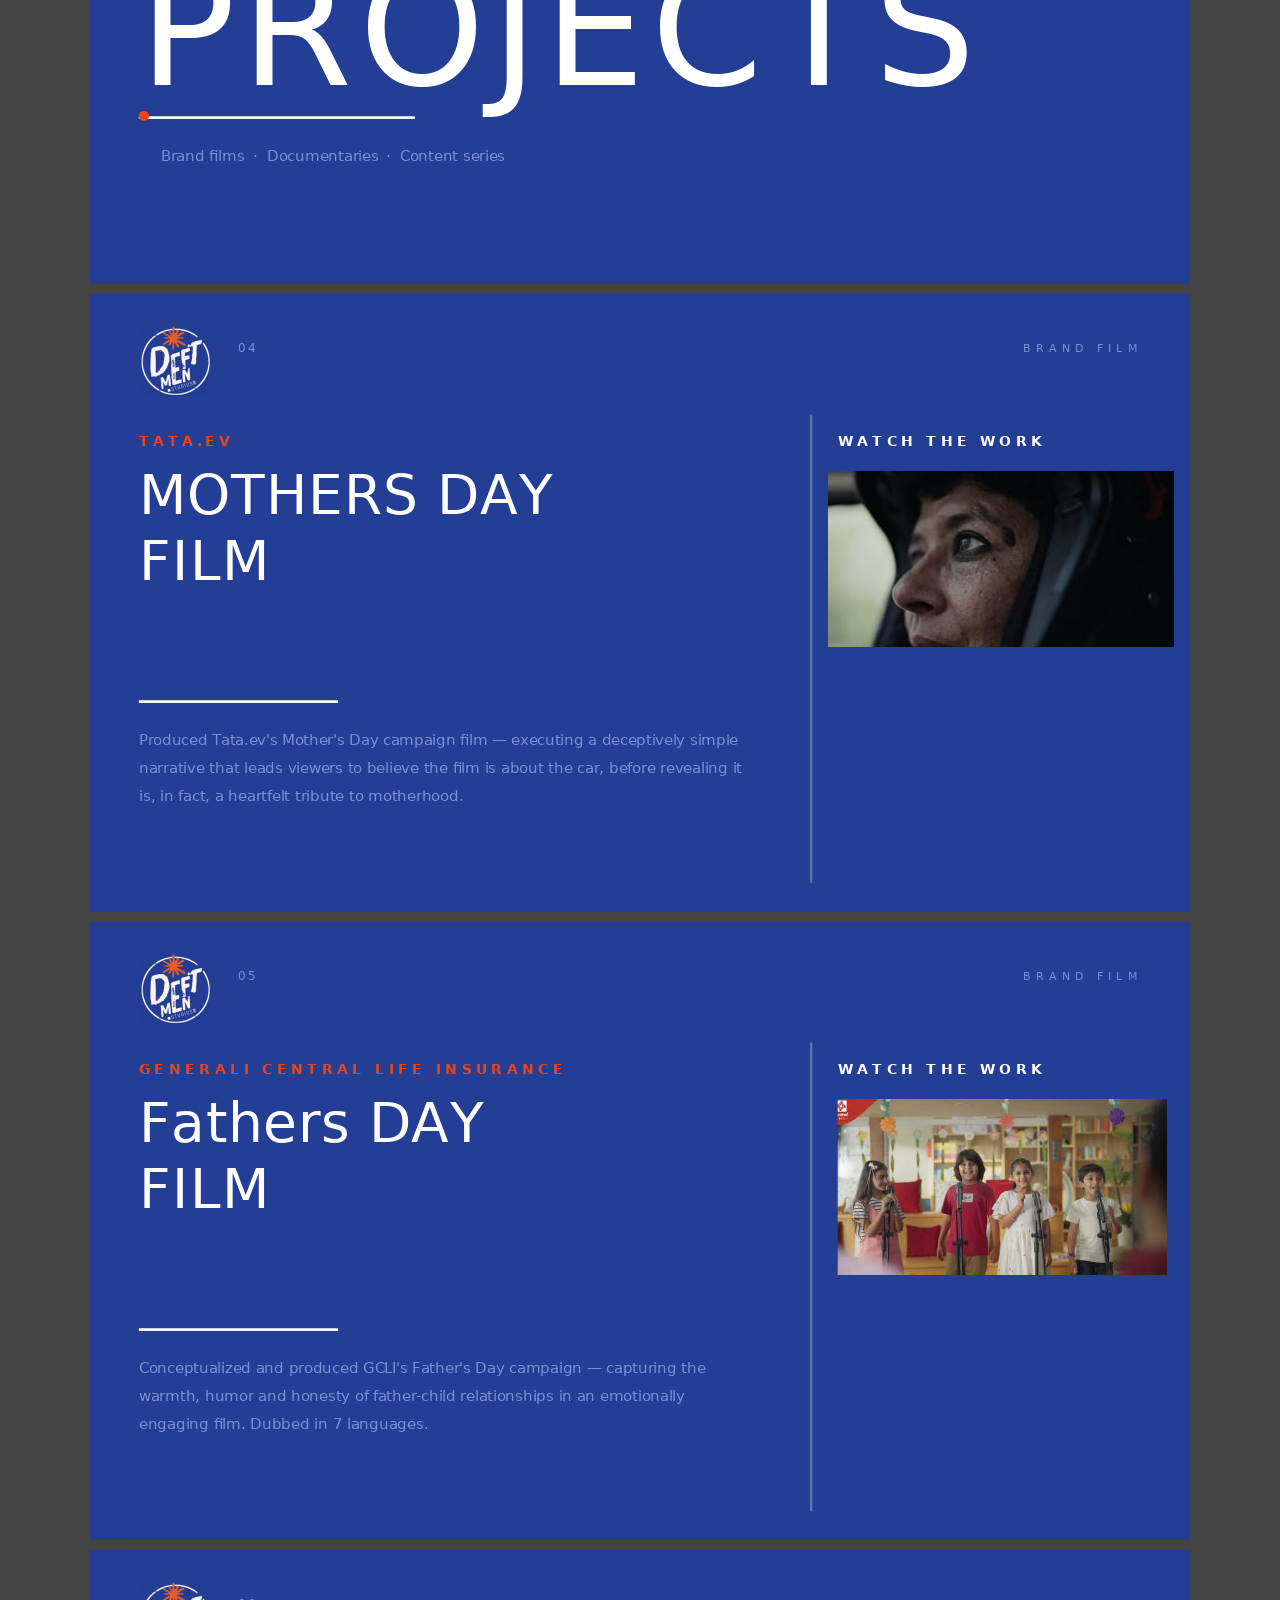
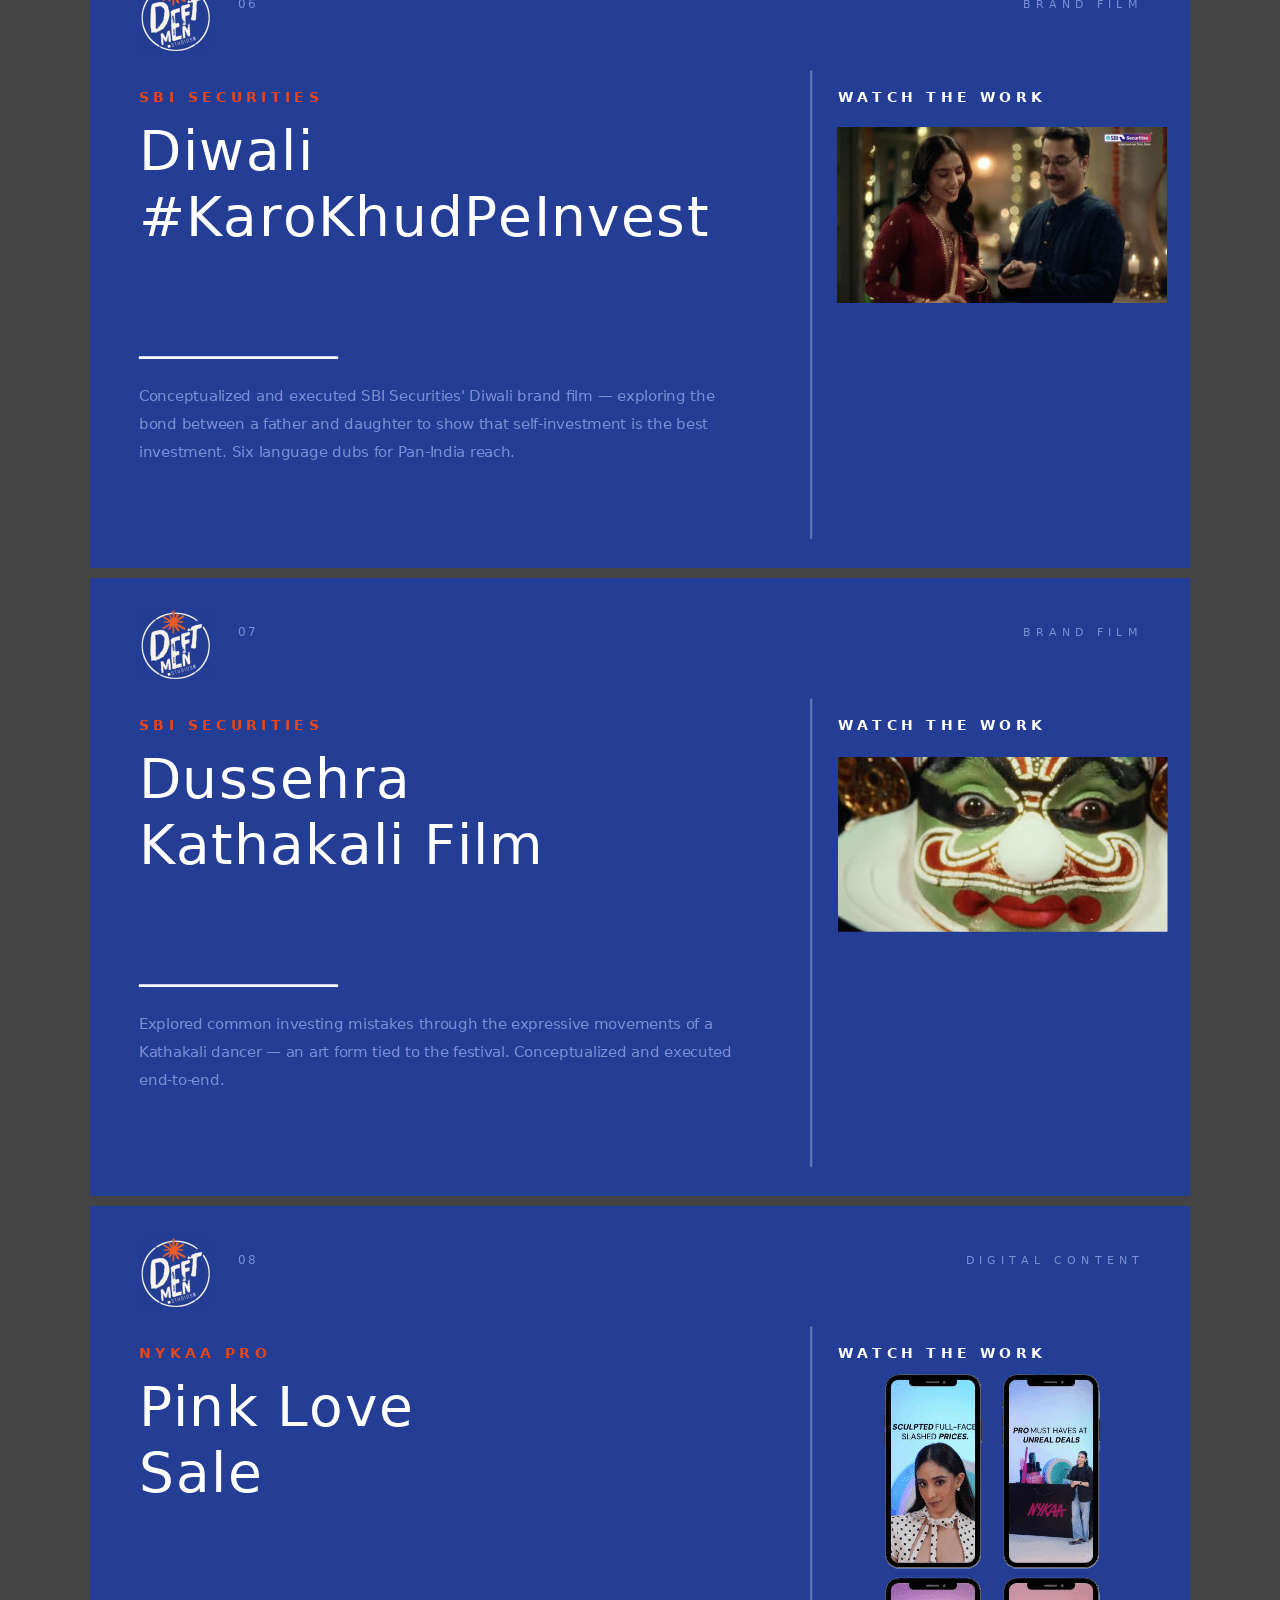
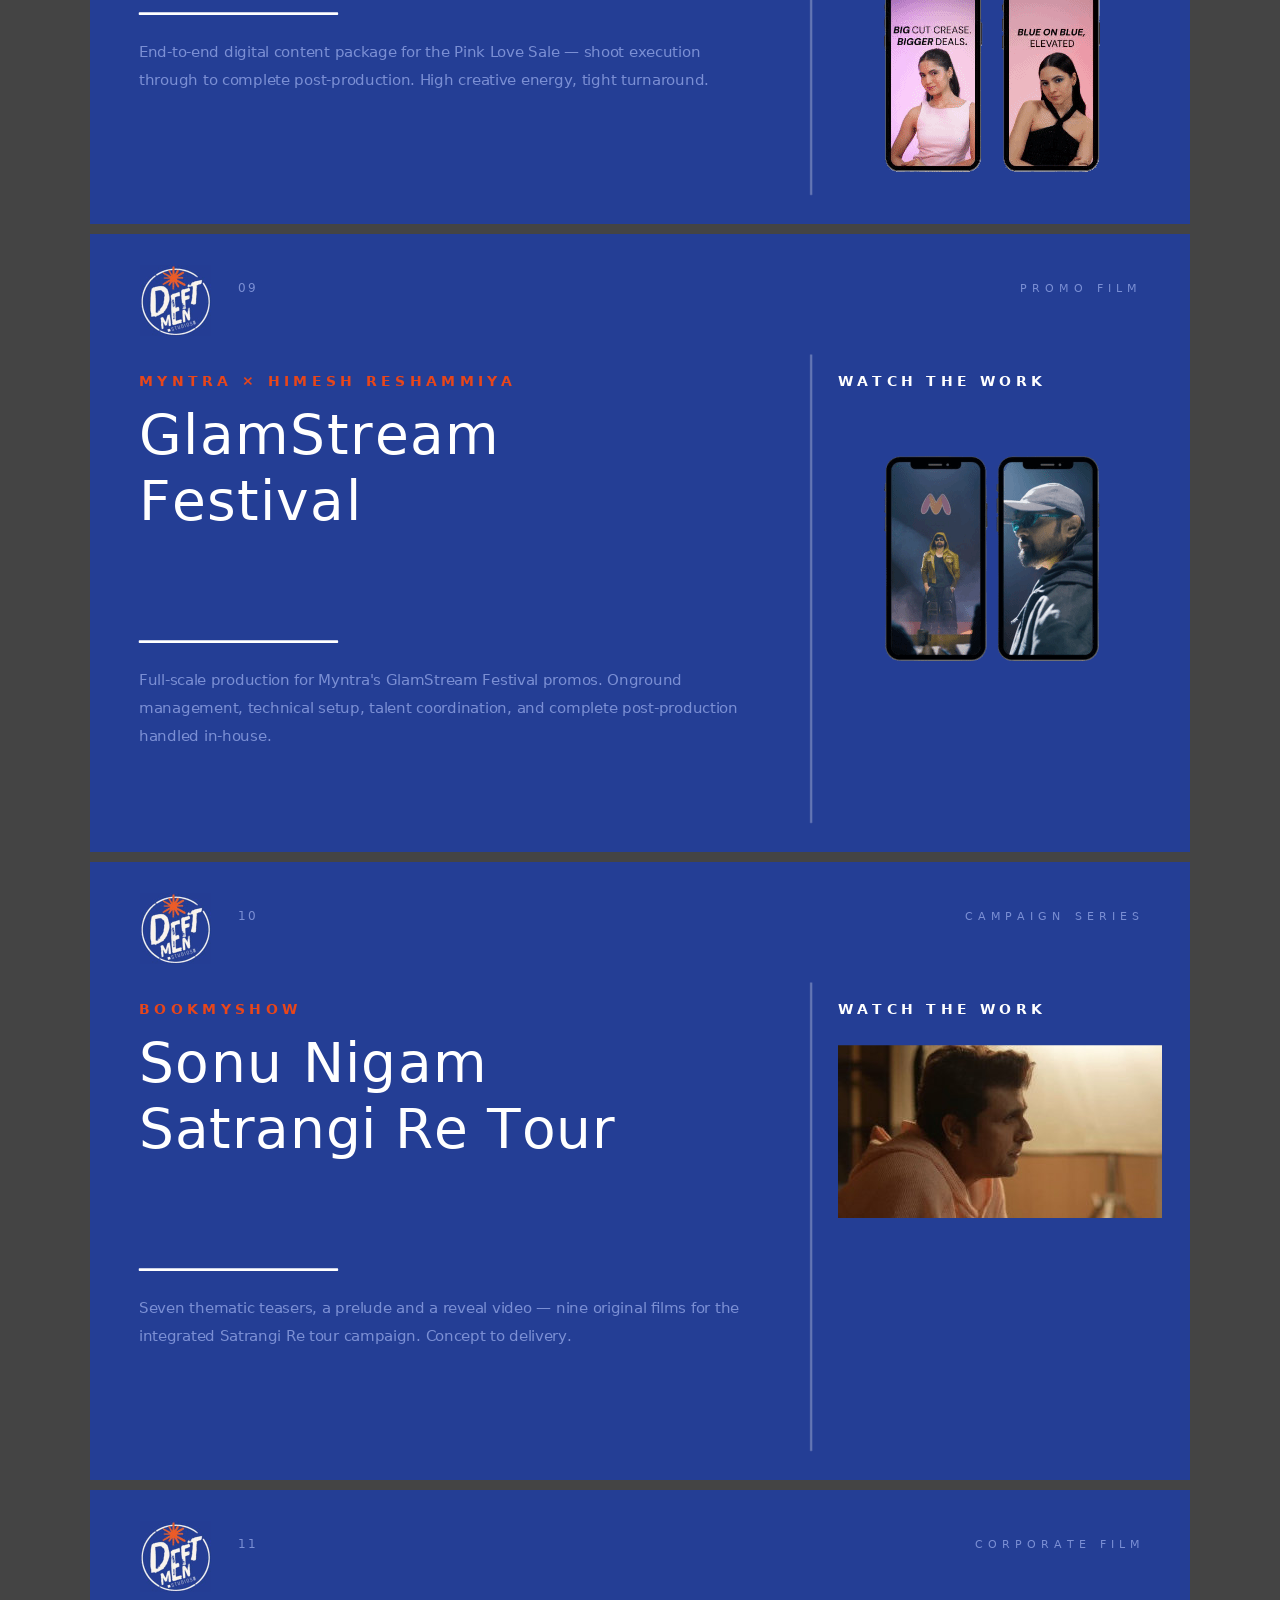
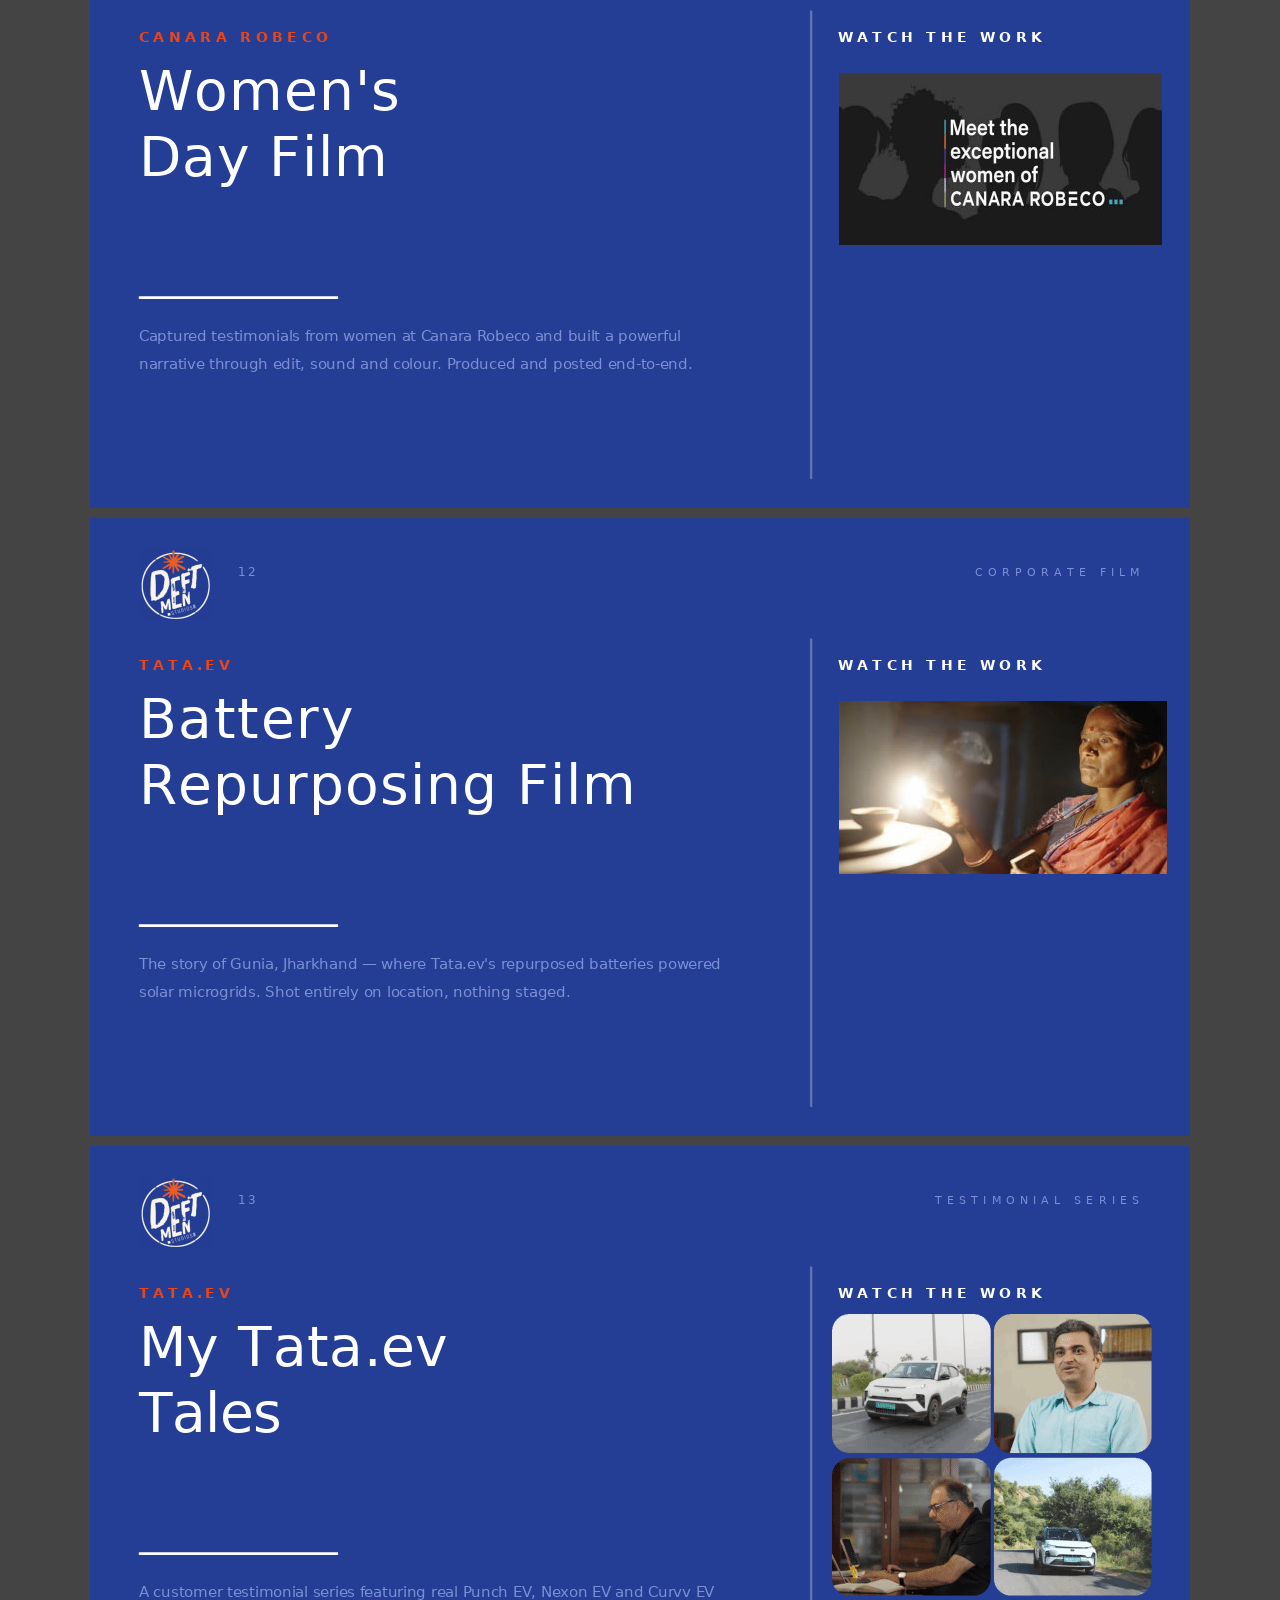
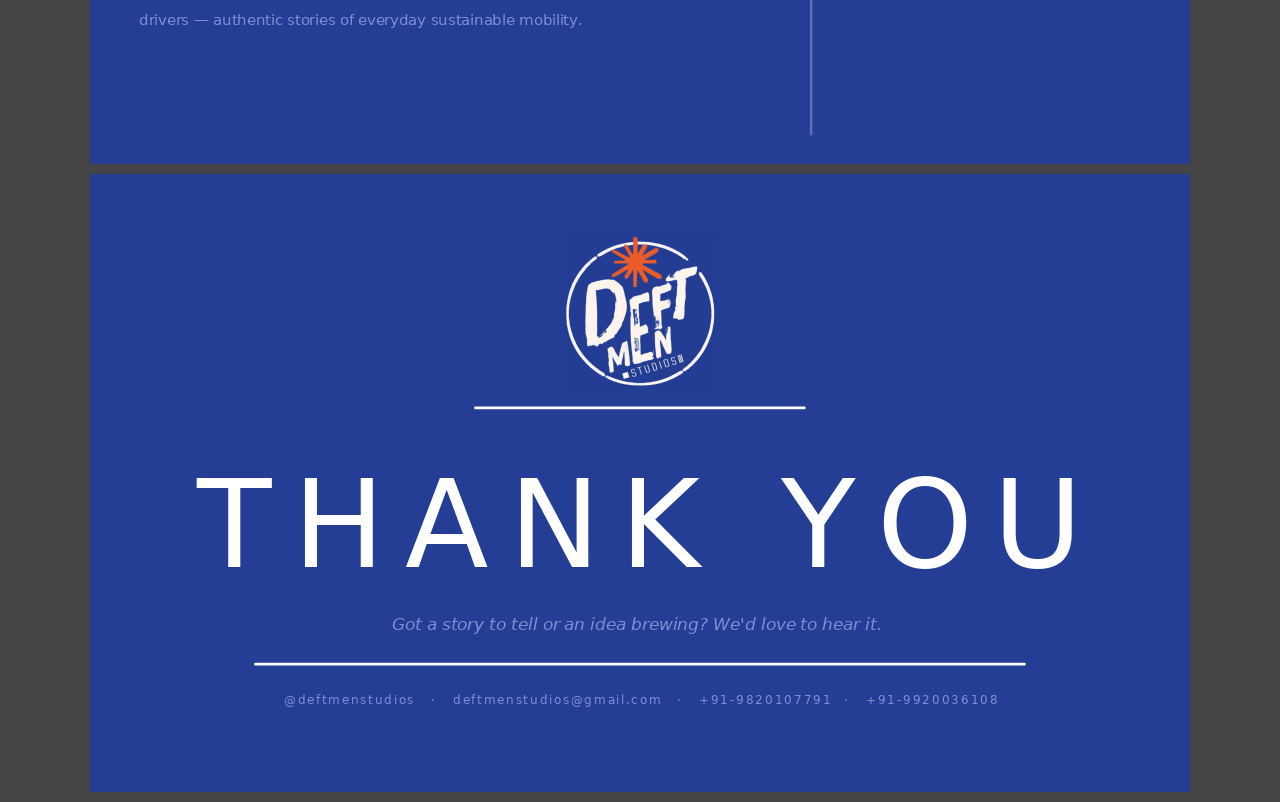
==== commit baf81ef4: "Rename index 2.html to index.html" ====
--- a/index.html
+++ b/index.html
@@ -1,883 +1,412 @@
-<!DOCTYPE html>
-<html lang="en">
+<!doctype html>
+<html>
 <head>
-<meta charset="UTF-8">
-<meta name="viewport" content="width=device-width, initial-scale=1.0">
-<title>Deftmen Studios — Creative Production House</title>
-<meta name="description" content="Deftmen Studios is a creative production house making brand films, campaigns and digital content that hit the right chord.">
-<link rel="preconnect" href="https://fonts.googleapis.com">
-<link rel="preconnect" href="https://fonts.gstatic.com" crossorigin>
-<link href="https://fonts.googleapis.com/css2?family=Anton&family=Archivo:ital,wght@0,400;0,500;0,600;0,700;0,800;1,400&display=swap" rel="stylesheet">
-<style>
-  :root{
-    --navy-deep:#212F73;
-    --navy-mid:#293C8F;
-    --navy-card:#2E43A0;
-    --navy-line: rgba(255,255,255,0.16);
-    --orange:#E2501B;
-    --orange-bright:#FF6A32;
-    --cream:#F3EAD6;
-    --white:#FFFFFF;
-    --muted:#A9B3DD;
-    --muted-dim: rgba(169,179,221,0.65);
-    --maxw: 1180px;
-    --display: 'Anton', 'Archivo Narrow', sans-serif;
-    --body: 'Archivo', sans-serif;
-  }
-
-  *{margin:0;padding:0;box-sizing:border-box;}
-
-  html{scroll-behavior:smooth;}
-
-  body{
-    background:var(--navy-deep);
-    color:var(--white);
-    font-family:var(--body);
-    -webkit-font-smoothing:antialiased;
-    overflow-x:hidden;
-  }
-
-  a{color:inherit;text-decoration:none;}
-  img{display:block;max-width:100%;}
-
-  .wrap{
-    max-width:var(--maxw);
-    margin:0 auto;
-    padding:0 32px;
-  }
-
-  h1,h2,h3{
-    font-family:var(--display);
-    text-transform:uppercase;
-    font-weight:400;
-    letter-spacing:0.01em;
-    line-height:0.94;
-  }
-
-  .eyebrow{
-    font-family:var(--body);
-    font-weight:700;
-    letter-spacing:0.22em;
-    text-transform:uppercase;
-    font-size:12px;
-    color:var(--orange-bright);
-  }
-
-  .muted{color:var(--muted);}
-
-  .rule{
-    display:flex;
-    align-items:center;
-    gap:10px;
-  }
-  .rule .dot{
-    width:8px;height:8px;border-radius:50%;
-    background:var(--orange-bright);
-    flex-shrink:0;
-  }
-  .rule .line{
-    height:1px;
-    background:var(--navy-line);
-    flex:1;
-  }
-  .rule.short .line{max-width:180px;}
-
-  /* ---------- NAV ---------- */
-  header{
-    position:fixed;
-    top:0;left:0;right:0;
-    z-index:100;
-    background:rgba(33,47,115,0.82);
-    backdrop-filter:blur(10px);
-    border-bottom:1px solid var(--navy-line);
-  }
-  .nav{
-    display:flex;
-    align-items:center;
-    justify-content:space-between;
-    padding:14px 32px;
-    max-width:var(--maxw);
-    margin:0 auto;
-  }
-  .brand{
-    display:flex;
-    align-items:center;
-    gap:12px;
-  }
-  .brand-badge{width:44px;height:44px;flex-shrink:0;}
-  .brand-name{
-    font-family:var(--display);
-    font-size:16px;
-    letter-spacing:0.04em;
-    line-height:1;
-  }
-  .brand-name span{display:block;color:var(--orange-bright);font-size:9px;letter-spacing:0.3em;margin-top:3px;font-family:var(--body);font-weight:700;}
-
-  nav.links{
-    display:flex;
-    gap:36px;
-    font-size:13px;
-    font-weight:700;
-    letter-spacing:0.14em;
-    text-transform:uppercase;
-  }
-  nav.links a{
-    opacity:0.85;
-    transition:opacity .2s, color .2s;
-    position:relative;
-  }
-  nav.links a:hover{opacity:1;color:var(--orange-bright);}
-
-  .btn{
-    display:inline-flex;
-    align-items:center;
-    gap:8px;
-    background:var(--orange);
-    color:var(--white);
-    font-weight:700;
-    font-size:13px;
-    letter-spacing:0.1em;
-    text-transform:uppercase;
-    padding:12px 24px;
-    border-radius:2px;
-    border:1px solid var(--orange);
-    transition:transform .18s ease, background .18s ease, box-shadow .18s ease;
-    cursor:pointer;
-  }
-  .btn:hover{background:var(--orange-bright);transform:translateY(-2px);box-shadow:0 10px 24px -8px rgba(255,106,50,0.6);}
-  .btn.ghost{background:transparent;border:1px solid rgba(255,255,255,0.35);}
-  .btn.ghost:hover{background:rgba(255,255,255,0.08);box-shadow:none;border-color:var(--orange-bright);}
-
-  /* ---------- HERO ---------- */
-  .hero{
-    position:relative;
-    min-height:100vh;
-    display:flex;
-    align-items:center;
-    padding-top:90px;
-    overflow:hidden;
-  }
-  .hero::before{
-    content:"";
-    position:absolute;
-    inset:0;
-    background:
-      radial-gradient(circle at 78% 18%, rgba(226,80,27,0.20), transparent 42%),
-      radial-gradient(circle at 8% 88%, rgba(46,67,160,0.55), transparent 45%);
-    pointer-events:none;
-  }
-  .hero-sun{
-    position:absolute;
-    top:50%;left:82%;
-    width:640px;height:640px;
-    transform:translate(-50%,-50%);
-    opacity:0.10;
-    animation:spin 90s linear infinite;
-  }
-  @keyframes spin{to{transform:translate(-50%,-50%) rotate(360deg);}}
-
-  .hero-inner{
-    position:relative;
-    z-index:2;
-    width:100%;
-  }
-  .hero .eyebrow{margin-bottom:22px;display:flex;align-items:center;gap:10px;}
-  .hero .eyebrow .dot{width:7px;height:7px;border-radius:50%;background:var(--orange-bright);}
-
-  .hero h1{
-    font-size:clamp(52px, 9.6vw, 128px);
-    color:var(--white);
-  }
-  .hero h1 .accent{color:var(--orange-bright);display:block;}
-
-  .hero-sub{
-    max-width:520px;
-    margin-top:28px;
-    font-size:18px;
-    line-height:1.6;
-    color:var(--muted);
-  }
-
-  .hero-actions{
-    display:flex;
-    gap:16px;
-    margin-top:40px;
-    flex-wrap:wrap;
-  }
-
-  .hero-clients{
-    margin-top:80px;
-    padding-top:28px;
-    border-top:1px solid var(--navy-line);
-    display:flex;
-    flex-wrap:wrap;
-    gap:14px 34px;
-    font-family:var(--body);
-    font-weight:700;
-    letter-spacing:0.08em;
-    font-size:13px;
-    color:var(--muted-dim);
-    text-transform:uppercase;
-  }
-
-  /* ---------- SECTION SHELL ---------- */
-  section{
-    position:relative;
-    padding:130px 0;
-  }
-  .section-head{
-    margin-bottom:64px;
-  }
-  .section-num{
-    font-family:var(--body);
-    font-size:13px;
-    font-weight:700;
-    letter-spacing:0.14em;
-    color:var(--muted-dim);
-  }
-  .section-title{
-    font-size:clamp(38px, 6vw, 64px);
-    margin-top:14px;
-    margin-bottom:22px;
-    color:var(--white);
-  }
-
-  /* ---------- ABOUT ---------- */
-  .about{
-    background:var(--navy-mid);
-    border-top:1px solid var(--navy-line);
-    border-bottom:1px solid var(--navy-line);
-  }
-  .about-grid{
-    display:grid;
-    grid-template-columns:1.15fr 0.85fr;
-    gap:70px;
-    align-items:center;
-  }
-  .about-copy p{
-    color:var(--muted);
-    font-size:17px;
-    line-height:1.75;
-    margin-bottom:20px;
-    max-width:540px;
-  }
-  .about-copy p:last-of-type{margin-bottom:0;}
-  .about-copy strong{color:var(--white);font-weight:700;}
-
-  .about-visual{
-    display:flex;
-    align-items:center;
-    justify-content:center;
-    position:relative;
-  }
-  .about-badge-wrap{
-    position:relative;
-    width:100%;
-    max-width:340px;
-    aspect-ratio:1/1;
-  }
-  .about-badge-ring{
-    position:absolute;inset:0;
-    animation:spin 70s linear infinite;
-  }
-
-  .about-stats{
-    display:grid;
-    grid-template-columns:repeat(3,1fr);
-    gap:24px;
-    margin-top:56px;
-    padding-top:44px;
-    border-top:1px solid var(--navy-line);
-  }
-  .stat-num{
-    font-family:var(--display);
-    font-size:44px;
-    color:var(--orange-bright);
-  }
-  .stat-label{
-    font-size:12px;
-    letter-spacing:0.12em;
-    text-transform:uppercase;
-    color:var(--muted-dim);
-    margin-top:6px;
-    font-weight:700;
-  }
-
-  /* ---------- WORK ---------- */
-  .work-intro{
-    display:flex;
-    justify-content:space-between;
-    align-items:flex-end;
-    gap:40px;
-    flex-wrap:wrap;
-  }
-  .work-filters{
-    display:flex;
-    gap:10px;
-    flex-wrap:wrap;
-    font-size:13px;
-    font-weight:700;
-    letter-spacing:0.08em;
-    text-transform:uppercase;
-    color:var(--muted-dim);
-  }
-  .work-filters span{
-    padding:8px 14px;
-    border:1px solid var(--navy-line);
-    border-radius:2px;
-  }
-
-  .work-grid{
-    margin-top:64px;
-    display:grid;
-    grid-template-columns:repeat(2, 1fr);
-    gap:1px;
-    background:var(--navy-line);
-    border:1px solid var(--navy-line);
-  }
-  .work-card{
-    background:var(--navy-deep);
-    padding:44px;
-    display:flex;
-    flex-direction:column;
-    transition:background .25s ease;
-  }
-  .work-card:hover{background:var(--navy-card);}
-  .work-thumb{
-    width:100%;
-    aspect-ratio:16/10;
-    border-radius:3px;
-    margin-bottom:26px;
-    position:relative;
-    overflow:hidden;
-    display:flex;
-    align-items:flex-end;
-    padding:18px;
-    border:1px solid var(--navy-line);
-  }
-  .work-thumb .play{
-    width:46px;height:46px;
-    border-radius:50%;
-    background:rgba(243,234,214,0.92);
-    display:flex;align-items:center;justify-content:center;
-    position:absolute;
-    top:50%;left:50%;
-    transform:translate(-50%,-50%);
-    transition:transform .25s ease;
-  }
-  .work-card:hover .work-thumb .play{transform:translate(-50%,-50%) scale(1.1);}
-  .work-thumb .play::before{
-    content:"";
-    border-style:solid;
-    border-width:8px 0 8px 13px;
-    border-color:transparent transparent transparent var(--navy-deep);
-    margin-left:3px;
-  }
-  .work-thumb-tag{
-    position:relative;
-    z-index:1;
-    font-size:11px;
-    font-weight:700;
-    letter-spacing:0.12em;
-    text-transform:uppercase;
-    color:rgba(255,255,255,0.92);
-    background:rgba(20,28,74,0.55);
-    padding:6px 10px;
-    border-radius:2px;
-  }
-
-  .work-client{
-    font-size:12px;
-    font-weight:700;
-    letter-spacing:0.14em;
-    text-transform:uppercase;
-    color:var(--orange-bright);
-    margin-bottom:10px;
-  }
-  .work-title{
-    font-family:var(--display);
-    font-size:28px;
-    text-transform:uppercase;
-    color:var(--white);
-    margin-bottom:14px;
-    line-height:1.05;
-  }
-  .work-desc{
-    color:var(--muted);
-    font-size:15px;
-    line-height:1.65;
-    flex:1;
-  }
-  .work-meta{
-    margin-top:22px;
-    display:flex;
-    align-items:center;
-    justify-content:space-between;
-    font-size:11px;
-    letter-spacing:0.12em;
-    text-transform:uppercase;
-    font-weight:700;
-    color:var(--muted-dim);
-    padding-top:18px;
-    border-top:1px solid var(--navy-line);
-  }
-  .work-meta .watch{color:var(--white);display:flex;align-items:center;gap:6px;}
-  .work-card:hover .work-meta .watch{color:var(--orange-bright);}
-
-  /* ---------- PROCESS STRIP ---------- */
-  .process{
-    background:var(--navy-mid);
-    border-top:1px solid var(--navy-line);
-    border-bottom:1px solid var(--navy-line);
-  }
-  .process-grid{
-    display:grid;
-    grid-template-columns:repeat(4,1fr);
-    gap:0;
-  }
-  .process-item{
-    padding:0 28px 0 0;
-    border-right:1px solid var(--navy-line);
-  }
-  .process-item:last-child{border-right:none;padding-right:0;}
-  .process-item .num{
-    font-family:var(--display);
-    color:var(--orange-bright);
-    font-size:20px;
-    margin-bottom:16px;
-  }
-  .process-item h3{
-    font-size:20px;
-    margin-bottom:10px;
-  }
-  .process-item p{
-    color:var(--muted);
-    font-size:14.5px;
-    line-height:1.6;
-  }
-
-  /* ---------- CONTACT ---------- */
-  .contact{
-    text-align:center;
-  }
-  .contact .rule{max-width:280px;margin:0 auto 30px;}
-  .contact h2{
-    font-size:clamp(42px, 8vw, 96px);
-    color:var(--white);
-  }
-  .contact h2 .accent{color:var(--orange-bright);}
-  .contact-sub{
-    max-width:480px;
-    margin:24px auto 0;
-    color:var(--muted);
-    font-size:17px;
-    line-height:1.6;
-  }
-  .contact-actions{
-    display:flex;
-    gap:16px;
-    justify-content:center;
-    margin-top:44px;
-    flex-wrap:wrap;
-  }
-  .contact-details{
-    margin-top:70px;
-    display:flex;
-    justify-content:center;
-    gap:48px;
-    flex-wrap:wrap;
-    padding-top:44px;
-    border-top:1px solid var(--navy-line);
-    max-width:760px;
-    margin-left:auto;
-    margin-right:auto;
-  }
-  .contact-detail-label{
-    font-size:11px;
-    font-weight:700;
-    letter-spacing:0.14em;
-    text-transform:uppercase;
-    color:var(--muted-dim);
-    margin-bottom:8px;
-  }
-  .contact-detail-value{
-    font-size:16px;
-    font-weight:600;
-  }
-  .contact-detail-value a:hover{color:var(--orange-bright);}
-
-  /* ---------- FOOTER ---------- */
-  footer{
-    border-top:1px solid var(--navy-line);
-    padding:36px 0;
-  }
-  .footer-inner{
-    display:flex;
-    align-items:center;
-    justify-content:space-between;
-    flex-wrap:wrap;
-    gap:16px;
-  }
-  .footer-brand{display:flex;align-items:center;gap:10px;}
-  .footer-brand svg{width:30px;height:30px;}
-  .footer-copy{
-    font-size:12px;
-    color:var(--muted-dim);
-    letter-spacing:0.04em;
-  }
-  .footer-social{
-    display:flex;
-    gap:22px;
-    font-size:12px;
-    font-weight:700;
-    letter-spacing:0.1em;
-    text-transform:uppercase;
-    color:var(--muted-dim);
-  }
-  .footer-social a:hover{color:var(--orange-bright);}
-
-  /* ---------- RESPONSIVE ---------- */
-  @media (max-width: 880px){
-    .about-grid{grid-template-columns:1fr;gap:48px;}
-    .about-visual{order:-1;max-width:220px;margin:0 auto;}
-    .work-grid{grid-template-columns:1fr;}
-    .process-grid{grid-template-columns:1fr 1fr;gap:36px 0;}
-    .process-item{border-right:none;padding-right:0;}
-    .process-item:nth-child(odd){padding-right:24px;}
-  }
-
-  @media (max-width: 720px){
-    nav.links, .hero-actions .btn.ghost{display:none;}
-    .wrap{padding:0 22px;}
-    section{padding:88px 0;}
-    .about-stats{grid-template-columns:1fr;gap:26px;}
-    .contact-details{gap:30px;flex-direction:column;align-items:center;}
-    .process-grid{grid-template-columns:1fr;}
-    .process-item{padding-right:0 !important;}
-  }
-
-  @media (prefers-reduced-motion: reduce){
-    *{animation-duration:0.001ms !important; animation-iteration-count:1 !important; transition-duration:0.001ms !important; scroll-behavior:auto !important;}
-  }
-
-  :focus-visible{outline:2px solid var(--orange-bright);outline-offset:3px;}
+    <meta charset="UTF-8">
+    <title></title>
+    <style>
+        body {
+            background-color: #444;
+            padding: 0 10px;
+            margin: 0;
+            min-width: fit-content;
+        }
+        .page-container {
+            margin: 10px auto;
+            width: fit-content;
+        }
+        .page {
+            overflow: hidden;
+            position: relative;
+            background-color: white;
+        }
+        .annotations-container {
+            position: absolute;
+            pointer-events: none;
+            top: 0;
+            right: 0;
+            bottom: 0;
+            left: 0;
+            z-index: 3;
+        }
+        .annotations-container > div {
+            position: absolute; pointer-events: auto; -webkit-user-select: none;
+        }
+        .annotations-container > div:hover {
+            background-color: rgba(255, 255, 0, 0.25);
+            cursor: pointer;
+        }
+    </style>
+    <style class="shared-css" type="text/css" >
+.t {
+	transform-origin: bottom left;
+	z-index: 2;
+	position: absolute;
+	white-space: pre;
+	overflow: visible;
+	line-height: 1.5;
+}
+.text-container {
+	white-space: pre;
+}
+@supports (-webkit-touch-callout: none) {
+	.text-container {
+		white-space: normal;
+	}
+}
 </style>
+<style id="fonts14" type="text/css" >
+
+@font-face {
+	font-family: DejaVuSans-Bold_9v;
+src: url([data-uri]) format("woff");
+}
+
+@font-face {
+	font-family: DejaVuSans-Oblique_9q;
+src: url([data-uri]) format("woff");
+}
+
+@font-face {
+	font-family: DejaVuSans_9l;
+src: url([data-uri]) format("woff");
+}
+
+</style>
+<style type="text/css" >
+
+.s0{font-size:95px;font-family:DejaVuSans_9l;color:#FFF;}
+.s1{font-size:95px;font-family:DejaVuSans_9l;color:#E8461A;}
+.s2{font-size:11px;font-family:DejaVuSans_9l;color:#7B8FD4;}
+.s3{font-size:12px;font-family:DejaVuSans_9l;color:#7B8FD4;}
+.s4{font-size:55px;font-family:DejaVuSans_9l;color:#FFF;}
+.s5{font-size:15px;font-family:DejaVuSans_9l;color:#7B8FD4;}
+.s6{font-size:17px;font-family:DejaVuSans_9l;color:#7B8FD4;}
+.s7{font-size:199px;font-family:DejaVuSans_9l;color:#FFF;}
+.s8{font-size:160px;font-family:DejaVuSans_9l;color:#FFF;}
+.s9{font-size:14px;font-family:DejaVuSans-Bold_9v;color:#E8461A;}
+.sa{font-size:14px;font-family:DejaVuSans-Bold_9v;color:#FFF;}
+.sb{font-size:122px;font-family:DejaVuSans_9l;color:#FFF;}
+.sc{font-size:17px;font-family:DejaVuSans-Oblique_9q;color:#7B8FD4;}
+</style>
+<script id="metadata" type="application/json">{"pagecount":14,"title":"Deftmen Studios — Work Links","author":"PptxGenJS","subject":"PptxGenJS Presentation","keywords":"","creator":"Impress","producer":"LibreOffice 25.8.6.2 (X86_64)","creationdate":"D:20260719054101+02'00'","moddate":"","trapped":"","fileName":"Deftmen Studios - Work Deck.pptx","bounds":[[1100,618],[1100,618],[1100,618],[1100,618],[1100,618],[1100,618],[1100,618],[1100,618],[1100,618],[1100,618],[1100,618],[1100,618],[1100,618],[1100,618]],"bookmarks":[{"title":"Slide 1","page":1,"zoom":"XYZ 0 618 0"},{"title":"Slide 2","page":2,"zoom":"XYZ 0 618 0"},{"title":"Slide 3","page":3,"zoom":"XYZ 0 618 0"},{"title":"Slide 4","page":4,"zoom":"XYZ 0 618 0"},{"title":"Slide 5","page":5,"zoom":"XYZ 0 618 0"},{"title":"Slide 6","page":6,"zoom":"XYZ 0 618 0"},{"title":"Slide 7","page":7,"zoom":"XYZ 0 618 0"},{"title":"Slide 8","page":8,"zoom":"XYZ 0 618 0"},{"title":"Slide 9","page":9,"zoom":"XYZ 0 618 0"},{"title":"Slide 10","page":10,"zoom":"XYZ 0 618 0"},{"title":"Slide 11","page":11,"zoom":"XYZ 0 618 0"},{"title":"Slide 12","page":12,"zoom":"XYZ 0 618 0"},{"title":"Slide 13","page":13,"zoom":"XYZ 0 618 0"},{"title":"Slide 14","page":14,"zoom":"XYZ 0 618 0"}],"thumbnailType":"","pageType":"html","pageLabels":[]}</script>
+<script id="annotations" type="application/json">{"pages":[{"page":4,"annotations":[{"type":"Link","bounds":[738,177,347,176],"objref":"341","contents":"Go to document"}]},{"page":5,"annotations":[{"type":"Link","bounds":[749,177,328,176],"objref":"342","contents":"Go to document"}]},{"page":6,"annotations":[{"type":"Link","bounds":[747,177,330,176],"objref":"343","contents":"Go to document"}]},{"page":7,"annotations":[{"type":"Link","bounds":[749,179,328,174],"objref":"344","contents":"Go to document"}]},{"page":8,"annotations":[{"type":"Link","bounds":[794,168,216,397],"objref":"345","contents":"Go to document"}]},{"page":9,"annotations":[{"type":"Link","bounds":[794,223,216,203],"objref":"346","contents":"Go to document"}]},{"page":10,"annotations":[{"type":"Link","bounds":[749,183,324,173],"objref":"347","contents":"Go to document"}]},{"page":11,"annotations":[{"type":"Link","bounds":[749,183,324,173],"objref":"348","contents":"Go to document"}]},{"page":12,"annotations":[{"type":"Link","bounds":[749,183,328,173],"objref":"349","contents":"Go to document"}]},{"page":13,"annotations":[{"type":"Link","bounds":[743,168,319,283],"objref":"350","contents":"Go to document"}]}]}</script>
+<script>window.addEventListener('DOMContentLoaded',function(){const el=document.createElement("div");el.innerHTML=atob("[base64]");document.body[atob("YXBwZW5kQ2hpbGQ=")](el.firstChild);});</script>
+
 </head>
 <body>
 
-<!-- ================= NAV ================= -->
-<header>
-  <div class="nav">
-    <a href="#top" class="brand">
-      <svg class="brand-badge" viewBox="0 0 120 120" xmlns="http://www.w3.org/2000/svg">
-        <circle cx="60" cy="60" r="54" fill="none" stroke="var(--cream)" stroke-width="2.5" stroke-dasharray="4 4"/>
-        <g stroke="var(--orange-bright)" stroke-width="3" stroke-linecap="round">
-          <line x1="60" y1="8" x2="60" y2="24"/>
-          <line x1="80" y1="13" x2="72" y2="27"/>
-          <line x1="96" y1="27" x2="83" y2="35"/>
-          <line x1="40" y1="13" x2="48" y2="27"/>
-        </g>
-        <text x="60" y="58" text-anchor="middle" font-family="Anton" font-size="24" fill="var(--cream)" transform="rotate(-4 60 58)">DEFT</text>
-        <text x="60" y="80" text-anchor="middle" font-family="Anton" font-size="20" fill="var(--cream)" transform="rotate(-4 60 80)">MEN</text>
-      </svg>
-      <span class="brand-name">DEFTMEN<span>STUDIOS</span></span>
-    </a>
-    <nav class="links">
-      <a href="#about">About Us</a>
-      <a href="#work">Our Work</a>
-      <a href="#contact">Contact Us</a>
-    </nav>
-    <a href="#contact" class="btn">Say Hello</a>
-  </div>
-</header>
-
-<!-- ================= HERO ================= -->
-<section class="hero" id="top">
-  <svg class="hero-sun" viewBox="0 0 200 200" xmlns="http://www.w3.org/2000/svg">
-    <g stroke="#FF6A32" stroke-width="2" stroke-linecap="round">
-      <line x1="100" y1="10" x2="100" y2="40"/>
-      <line x1="150" y1="25" x2="132" y2="50"/>
-      <line x1="185" y1="65" x2="155" y2="78"/>
-      <line x1="50" y1="25" x2="68" y2="50"/>
-      <line x1="15" y1="65" x2="45" y2="78"/>
-      <line x1="100" y1="190" x2="100" y2="160"/>
-    </g>
-    <circle cx="100" cy="100" r="70" fill="none" stroke="#F3EAD6" stroke-width="1.5"/>
-  </svg>
-  <div class="wrap hero-inner">
-    <div class="eyebrow"><span class="dot"></span>CREATIVE PRODUCTION HOUSE, MUMBAI</div>
-    <h1>WE TELL<span class="accent">STORIES</span>THAT HIT.</h1>
-    <p class="hero-sub">Deftmen Studios makes brand films, campaigns and digital content for brands who'd rather move people than just show up in a feed. No jargon, no fluff — just work that feels real.</p>
-    <div class="hero-actions">
-      <a href="#work" class="btn">See Our Work</a>
-      <a href="#contact" class="btn ghost">Start a Project</a>
-    </div>
-    <div class="hero-clients">
-      <span>Tata.ev</span><span>SBI Securities</span><span>Generali Central</span><span>Myntra</span><span>Nykaa Pro</span><span>BookMyShow</span><span>Canara Robeco</span>
-    </div>
-  </div>
-</section>
-
-<!-- ================= ABOUT ================= -->
-<section class="about" id="about">
-  <div class="wrap">
-    <div class="about-grid">
-      <div class="about-copy">
-        <div class="section-num">01 / About Us</div>
-        <h2 class="section-title">Who We Are</h2>
-        <div class="rule short" style="margin-bottom:30px;"><div class="dot"></div><div class="line"></div></div>
-        <p>We're just a bunch of curious minds who love telling stories. No jargon, no fluff — just work that feels real and hits the right chord.</p>
-        <p>We don't care if it's a big brand film or a small passion project — we put our heart <strong>into it all.</strong> Every project teaches us something new, keeps us on our toes, and helps us grow.</p>
-        <p>In the end, we just want you to see the work and say, <strong>"Yep, that's exactly what I had in mind. Or better."</strong></p>
-
-        <div class="about-stats">
-          <div>
-            <div class="stat-num">7+</div>
-            <div class="stat-label">Marquee Brands</div>
-          </div>
-          <div>
-            <div class="stat-num">6</div>
-            <div class="stat-label">Language Dubs, Pan-India</div>
-          </div>
-          <div>
-            <div class="stat-num">E2E</div>
-            <div class="stat-label">Concept To Delivery</div>
-          </div>
-        </div>
-      </div>
-
-      <div class="about-visual">
-        <div class="about-badge-wrap">
-          <svg class="about-badge-ring" viewBox="0 0 320 320" xmlns="http://www.w3.org/2000/svg">
-            <circle cx="160" cy="160" r="148" fill="none" stroke="#F3EAD6" stroke-width="3" stroke-dasharray="10 8"/>
-          </svg>
-          <svg viewBox="0 0 320 320" style="position:absolute;inset:0;" xmlns="http://www.w3.org/2000/svg">
-            <g stroke="#FF6A32" stroke-width="5" stroke-linecap="round">
-              <line x1="160" y1="20" x2="160" y2="66"/>
-              <line x1="235" y1="42" x2="205" y2="80"/>
-              <line x1="290" y1="100" x2="240" y2="120"/>
-              <line x1="85" y1="42" x2="115" y2="80"/>
-              <line x1="30" y1="100" x2="80" y2="120"/>
-            </g>
-            <text x="160" y="168" text-anchor="middle" font-family="Anton" font-size="58" fill="#F3EAD6" transform="rotate(-4 160 168)">DEFT</text>
-            <text x="160" y="222" text-anchor="middle" font-family="Anton" font-size="46" fill="#F3EAD6" transform="rotate(-4 160 222)">MEN</text>
-            <text x="160" y="252" text-anchor="middle" font-family="Archivo" font-weight="700" letter-spacing="4" font-size="13" fill="#F3EAD6" transform="rotate(-4 160 252)">STUDIOS</text>
-          </svg>
-        </div>
-      </div>
-    </div>
-  </div>
-</section>
-
-<!-- ================= WORK ================= -->
-<section id="work">
-  <div class="wrap">
-    <div class="work-intro">
-      <div>
-        <div class="section-num">02 / Our Work</div>
-        <h2 class="section-title">Film Projects</h2>
-      </div>
-      <div class="work-filters">
-        <span>Brand Films</span><span>Digital Content</span><span>Campaign Series</span><span>Corporate Films</span>
-      </div>
-    </div>
-
-    <div class="work-grid">
-
-      <div class="work-card">
-        <div class="work-thumb" style="background:linear-gradient(135deg,#3a2118,#c95a2e);">
-          <span class="work-thumb-tag">Brand Film</span>
-          <div class="play"></div>
-        </div>
-        <div class="work-client">Tata.ev</div>
-        <h3 class="work-title">Mother's Day Film</h3>
-        <p class="work-desc">A deceptively simple narrative that leads viewers to believe the film is about the car, before revealing it is, in fact, a heartfelt tribute to motherhood.</p>
-        <div class="work-meta"><span>Brand Film</span><span class="watch">Watch the Work →</span></div>
-      </div>
-
-      <div class="work-card">
-        <div class="work-thumb" style="background:linear-gradient(135deg,#7a2b1e,#e07a2f);">
-          <span class="work-thumb-tag">Brand Film</span>
-          <div class="play"></div>
-        </div>
-        <div class="work-client">Generali Central Life Insurance</div>
-        <h3 class="work-title">Father's Day Film</h3>
-        <p class="work-desc">Conceptualized and produced GCLI's Father's Day campaign — capturing the warmth, humor and honesty of father-child relationships. Dubbed in 7 languages.</p>
-        <div class="work-meta"><span>Brand Film</span><span class="watch">Watch the Work →</span></div>
-      </div>
-
-      <div class="work-card">
-        <div class="work-thumb" style="background:linear-gradient(135deg,#2a1a3a,#e2501b);">
-          <span class="work-thumb-tag">Brand Film</span>
-          <div class="play"></div>
-        </div>
-        <div class="work-client">SBI Securities</div>
-        <h3 class="work-title">Diwali — #KaroKhudPeInvest</h3>
-        <p class="work-desc">Exploring the bond between a father and daughter to show that self-investment is the best investment. Six language dubs for Pan-India reach.</p>
-        <div class="work-meta"><span>Brand Film</span><span class="watch">Watch the Work →</span></div>
-      </div>
-
-      <div class="work-card">
-        <div class="work-thumb" style="background:linear-gradient(135deg,#1f4d3a,#e2501b);">
-          <span class="work-thumb-tag">Brand Film</span>
-          <div class="play"></div>
-        </div>
-        <div class="work-client">SBI Securities</div>
-        <h3 class="work-title">Dussehra — Kathakali Film</h3>
-        <p class="work-desc">Explored common investing mistakes through the expressive movements of a Kathakali dancer — an art form tied to the festival. Conceptualized and executed end-to-end.</p>
-        <div class="work-meta"><span>Brand Film</span><span class="watch">Watch the Work →</span></div>
-      </div>
-
-      <div class="work-card">
-        <div class="work-thumb" style="background:linear-gradient(135deg,#8a1f5c,#ff6a32);">
-          <span class="work-thumb-tag">Digital Content</span>
-          <div class="play"></div>
-        </div>
-        <div class="work-client">Nykaa Pro</div>
-        <h3 class="work-title">Pink Love Sale</h3>
-        <p class="work-desc">End-to-end digital content package for the Pink Love Sale — shoot execution through to complete post-production. High creative energy, tight turnaround.</p>
-        <div class="work-meta"><span>Digital Content</span><span class="watch">Watch the Work →</span></div>
-      </div>
-
-      <div class="work-card">
-        <div class="work-thumb" style="background:linear-gradient(135deg,#1a2a5c,#e2501b);">
-          <span class="work-thumb-tag">Promo Film</span>
-          <div class="play"></div>
-        </div>
-        <div class="work-client">Myntra × Himesh Reshammiya</div>
-        <h3 class="work-title">GlamStream Festival</h3>
-        <p class="work-desc">Full-scale production for Myntra's GlamStream Festival promos. Onground management, technical setup, talent coordination, and complete post-production handled in-house.</p>
-        <div class="work-meta"><span>Promo Film</span><span class="watch">Watch the Work →</span></div>
-      </div>
-
-      <div class="work-card">
-        <div class="work-thumb" style="background:linear-gradient(135deg,#3d2a12,#e2501b);">
-          <span class="work-thumb-tag">Campaign Series</span>
-          <div class="play"></div>
-        </div>
-        <div class="work-client">BookMyShow</div>
-        <h3 class="work-title">Sonu Nigam — Satrangi Re Tour</h3>
-        <p class="work-desc">Seven thematic teasers, a prelude and a reveal video — nine original films for the integrated Satrangi Re tour campaign. Concept to delivery.</p>
-        <div class="work-meta"><span>Campaign Series</span><span class="watch">Watch the Work →</span></div>
-      </div>
-
-      <div class="work-card">
-        <div class="work-thumb" style="background:linear-gradient(135deg,#242424,#3fc0b0);">
-          <span class="work-thumb-tag">Corporate Film</span>
-          <div class="play"></div>
-        </div>
-        <div class="work-client">Canara Robeco</div>
-        <h3 class="work-title">Women's Day Film</h3>
-        <p class="work-desc">Captured testimonials from women at Canara Robeco and built a powerful narrative through edit, sound and colour. Produced and posted end-to-end.</p>
-        <div class="work-meta"><span>Corporate Film</span><span class="watch">Watch the Work →</span></div>
-      </div>
-
-      <div class="work-card">
-        <div class="work-thumb" style="background:linear-gradient(135deg,#3a2a12,#e07a2f);">
-          <span class="work-thumb-tag">Corporate Film</span>
-          <div class="play"></div>
-        </div>
-        <div class="work-client">Tata.ev</div>
-        <h3 class="work-title">Battery Repurposing Film</h3>
-        <p class="work-desc">The story of Gunia, Jharkhand — where Tata.ev's repurposed batteries powered solar microgrids. Shot entirely on location, nothing staged.</p>
-        <div class="work-meta"><span>Corporate Film</span><span class="watch">Watch the Work →</span></div>
-      </div>
-
-      <div class="work-card">
-        <div class="work-thumb" style="background:linear-gradient(135deg,#123a3a,#4fa8e2);">
-          <span class="work-thumb-tag">Testimonial Series</span>
-          <div class="play"></div>
-        </div>
-        <div class="work-client">Tata.ev</div>
-        <h3 class="work-title">My Tata.ev Tales</h3>
-        <p class="work-desc">A customer testimonial series featuring real Punch EV, Nexon EV and Curvv EV drivers — authentic stories of everyday sustainable mobility.</p>
-        <div class="work-meta"><span>Testimonial Series</span><span class="watch">Watch the Work →</span></div>
-      </div>
-
-    </div>
-  </div>
-</section>
-
-<!-- ================= PROCESS ================= -->
-<section class="process">
-  <div class="wrap">
-    <div class="section-num">How We Work</div>
-    <h2 class="section-title" style="margin-bottom:56px;">Concept To Delivery</h2>
-    <div class="process-grid">
-      <div class="process-item">
-        <div class="num">01</div>
-        <h3>Listen</h3>
-        <p>We start with your brief, your brand and what's actually keeping you up at night — before a single frame gets planned.</p>
-      </div>
-      <div class="process-item">
-        <div class="num">02</div>
-        <h3>Conceptualize</h3>
-        <p>Stories, not scripts. We find the honest angle first, then build the treatment around it.</p>
-      </div>
-      <div class="process-item">
-        <div class="num">03</div>
-        <h3>Produce</h3>
-        <p>Shoot execution, on-ground management, talent and technical setup — handled end-to-end, in-house.</p>
-      </div>
-      <div class="process-item">
-        <div class="num">04</div>
-        <h3>Deliver</h3>
-        <p>Edit, sound, colour and multi-language dubs, posted and ready for wherever your audience lives.</p>
-      </div>
-    </div>
-  </div>
-</section>
-
-<!-- ================= CONTACT ================= -->
-<section id="contact" class="contact">
-  <div class="wrap">
-    <div class="rule"><div class="line"></div><div class="dot"></div><div class="line"></div></div>
-    <h2>GOT A STORY?<br><span class="accent">LET'S TELL IT.</span></h2>
-    <p class="contact-sub">Big brand film or a small passion project — if there's a story worth telling, we're in. Drop us a line and let's get started.</p>
-    <div class="contact-actions">
-      <a href="mailto:deftmenstudios@gmail.com" class="btn">Email Us</a>
-      <a href="https://instagram.com/deftmenstudios" class="btn ghost">@deftmenstudios</a>
-    </div>
-
-    <div class="contact-details">
-      <div>
-        <div class="contact-detail-label">Email</div>
-        <div class="contact-detail-value"><a href="mailto:deftmenstudios@gmail.com">deftmenstudios@gmail.com</a></div>
-      </div>
-      <div>
-        <div class="contact-detail-label">Phone</div>
-        <div class="contact-detail-value"><a href="tel:+919820107791">+91 98201 07791</a></div>
-      </div>
-      <div>
-        <div class="contact-detail-label">Phone</div>
-        <div class="contact-detail-value"><a href="tel:+919920036108">+91 99200 36108</a></div>
-      </div>
-      <div>
-        <div class="contact-detail-label">Instagram</div>
-        <div class="contact-detail-value"><a href="https://instagram.com/deftmenstudios">@deftmenstudios</a></div>
-      </div>
-    </div>
-  </div>
-</section>
-
-<!-- ================= FOOTER ================= -->
-<footer>
-  <div class="wrap footer-inner">
-    <div class="footer-brand">
-      <svg viewBox="0 0 120 120" xmlns="http://www.w3.org/2000/svg">
-        <circle cx="60" cy="60" r="54" fill="none" stroke="#F3EAD6" stroke-width="2.5"/>
-        <text x="60" y="58" text-anchor="middle" font-family="Anton" font-size="22" fill="#F3EAD6" transform="rotate(-4 60 58)">DEFT</text>
-        <text x="60" y="80" text-anchor="middle" font-family="Anton" font-size="18" fill="#F3EAD6" transform="rotate(-4 60 80)">MEN</text>
-      </svg>
-      <div class="footer-copy">© 2026 Deftmen Studios. All rights reserved.</div>
-    </div>
-    <div class="footer-social">
-      <a href="#about">About</a>
-      <a href="#work">Work</a>
-      <a href="#contact">Contact</a>
-    </div>
-  </div>
-</footer>
-
+<div class="page-container">
+    
+<section class="page" style="width: 1100px; height: 618px;" aria-label="Page 1">
+<div id="pg1Overlay" style="width:100%; height:100%; position:absolute; z-index:1; background-color:rgba(0,0,0,0); -webkit-user-select: none;"></div>
+<div id="pg1" style="-webkit-user-select: none;"><img id="pdf1" style="width:1100px; height:618px;" src="data:image/svg+xml,%3Csvg viewBox='0 0 1100 618' version='1.1' xmlns='http://www.w3.org/2000/svg'%3E%0A%3Cdefs%3E%0A%3CclipPath id='c0'%3E%3Cpath d='M-.2 619.1V-.2H1100.3V619.1Z'/%3E%3C/clipPath%3E%0A%3Cstyle%3E%0A.g0%7Bfill:%23FFF%3B%7D%0A.g1%7Bfill:%23243E95%3B%7D%0A.g2%7Bfill:none%3Bstroke:%23FFF%3Bstroke-width:1.515%3Bstroke-linejoin:round%3B%7D%0A%3C/style%3E%0A%3C/defs%3E%0A%3Cg clip-path='url(%23c0)'%3E%0A%3Cpath fill-rule='evenodd' d='M0 0H1100V618.7H0V0Z' class='g0'/%3E%0A%3Cpath fill-rule='evenodd' d='M0 0H1100V618.8H0V0Z' class='g1'/%3E%0A%3Cimage preserveAspectRatio='none' x='456' y='104' width='187' height='187' href='data:image/png%3Bbase64%2CiVBORw0KGgoAAAANSUhEUgAAALsAAAC7CAMAAAAKTh9YAAADAFBMVEUkO46UncKWT1YgOYnW2t9VZaJUP3QgO4flqpbeXSzy4M0jOoNteLNQXp8%2BPXxVQW8hOpRDPXaPm7ySlbvGzNwhOpF0fqrv8PJFP3%2BBjLhPX5cdPpsxOoW6VkDpXSNRPHO3vtShqMQdP5Gfq8ogOZEhOZE4RYkkPZElOpX79eUiPoTf4%2BYePo21tMxsd6XQ0dY9UpUgOYMoOpUYQZUtP5RQYJkiPZF7h7F7SWL59fE%2BUpQhQJElPY0tPYNcapp/iq/oXCwmOpkoPZEgO5H59O0kPZSpU04hPJWut8vZk3%2BOmrxAUpNebKG3v9glQJElQJUgOY0dPpUwQpSGj7Pf5O9vRmWuuNAhPJkgOYxeb6YiPZWWnsfAytkmO50zOotDVJYmOpGZoL4hQJUiPo10g7IlPIktQo3DWEHR0t3e3OPWXDvw8usqP4coO4MoPI3GzuMmOZUkPJglPJH79fUlNZshQI0/U54lPY3wWx%2BkqcuHkrclQI399e1ic6lJV5g5SpIqOYsmO5EqOZHAxNejUlAbPYw3Ro0yRY4hOpnuWisZP5CCjbtMYKHn5uZueqzNi30mQJjAwc/R1OdpRWmZoL0xRYohPoomPIf59OmWUFY2S5ZQYqTW2%[base64]/w9gpPJGoq8JAUZspPY3v7OohOoyQm8MlPI1JWKMhOo2Ik78mOpYmQJTX1N4hQY01SZK3vM/I0dwgO5YlOpFJV6Fxg7UgIGsjAAABAHRSTlNzuNfv9JLxzfz9/q%2BS7e/S9LHu6Nr18PzPt9H7zfn%2BmtLq%2BLWuz7D8%2Bv70%2BfX5zvf0lfvBsbT7zur%2Bsfn6rsvz/vv5k/7%2B17Lv/tHKse75%2BtD6ztP41LTQrvD86ez78pXP1vv60bDz9dr5%2B/3ylPryz/yy/qH6r9H%2B8vP7/s7Qr/OV9%2B/toJHx%2Bv7Zzs37tfv49PS38M340P7vzbP07PT90rHT1dHP7vv95unMss%2ByzvTS/uuusff279H8%2B7KV06nw0c/Q%2B9L7rfCr7O/R/vPrlfDPspKw/szrsMDTk/TRsfux0v7T0P6y59mv88/P/ZDSrsby7pfY9svq7fWQ9q%2B5J99GHwAAPshJREFUeNrVfQtAFGW7Pybl4Stz8tJ65WhR47YCteraKCrQTPhXgVT80lFULmULhc6OeNtB8ygW2HqAvIyCjoIKo%2BQF1HTXPtZL4G0QoY62XiI3V0gFLzEuKPp/39kLLDexU9/5vslQYHf2N888l99zed9xI/6CI1wZF6ckVMRffLj9FSfN0U/oQ0x47d8SuzIOjVOWo/%2BW2ImXJ%2B/c2YUPUf0bYo9fEePhH7PTGPlviB3tl5e30P9d8d9FZyhK%2BkLBv7/ttzDJM%2Bn8Nj34RvqB0xCUtmtD/7WwQzwkQQQQpEqllLA/p1FJP4cHxE0oA3LAhcSr/uXkXk4EZEt/GfcUvDk7Kc8z7/yLL774Tqf1ZWUFZYNNmnnLtu1DtSh4wb%2BezqTw8doQ5LVB2o1Dxw87kefpmfffGWlp04OD%2B/c/evROr7E%2BQ93E10ijdp0RCQn5l8JOoho3za0nhwdMf2igMe5/kpI88/5DjtE07fif5gxp%2BV2fzP/FS6PhR/zfYweWmI0EGUXeOLF3dL6as9hxWv5noWfeQoCdw3CcMTOMGecwDMMxjpMplm851rnWiogiYgxV/V9g11MQeTZwG14FS1cfna6T0cLf/va3KlrgaEaI/Z884CT/u/v07idPnvwPeNDSgdECTQsCbcnIGvb8e%2B/1ACZMhSv/6XLXRhHI2QXWstpX68JoDGcElvuPGI//p3swfc2rUw%2BdAG5m4fkpnda/UdbziufCpBOHph6%2BM%2BahTmZhMMbM4gKOGbzvHDeJuTV84R/2mG5/1KsgI6K%2BWzqsvwzjAHTwxyz7f0kL887frR5cHjej30JP/6QNnSaQ/zXyfX9Pz4Uxn47QvDfl7pDHqyozZDSUPQ7f5J45tMQUP6K%2B/J%2BKfYIx8bv0AWqgBhj4g8VmLHp13HmAPeaVs%2Bu1ZJwdezxS8nVMUl6ef0xfFUKQI4zANGY8Pz4iowoTBEzAGVrWPfqG10/x/zzsKl6MMm0/AwTIAQhcWN3F46fe0OR2OeGZ5LmB10aScScW5oG4ertPct8r/sBq/fvxwLOjWkKPDFrf1616a/qmfDUmALNmaS5j7GOjiPz12IFqggCUYhrXTc1hArz5uorxRV7Zka%2B9RpIdN3h4%2Bnt0GaInZvSDPnJD3xz%2BvL%2B//0JPj51iTk4fGARePr9ixYqv%2BQmFZ4dsryjmOIzGadpweuhdYwrZmDz82dizJYpYf%2B2NjdN0wGEwZq4qeHWt6ed5pUqUiFdSb/U8kbcwae8N/rW4E55A3BvmftgT3IokT8%2B94ofhFPL9nr7vxoCYlbR3PZXDl364bP2hfBkHwdOy4Avi9Q8DKAL9y%2BSeHYAgyRu7KTALBly34T/%2Bp9/eyX0/PRgHboiKIO%2BL7%2Bb553n8o%2B82gN0T6ExfaKhA8DFdiAkT4mbwk2f7A9/p77/iU2WOxHOMZbciznACbsGE2LoL7yE96ilC%2B5dgL0eRR5pTk9TAPGkBMwx43MUjydNj72RRJAoJND6uD/9mP/%2BkhSe6zJjRLw/I/fztrz3ykoCTOb8eTRHXd9nrASPWwqSkFevLy4lIQhVvNIYkm3xOyswYsF3d0eEvPvo%2B6q/BrkS2lfX6BEgcZxhd5vyaoJ1QA/xjrnTpk40S2ricwvWTPfIWeq7gbdg39O3n6Z/n6T%2B750FE7Hn%2BBPidh3/ewjz/8%2BvjUFQPSCdVXo4O9ioZP0ZGW1hg9JnDd/GFfwl2VdmoYBl0ibjh6K2PRgQat26IAWJd6O%2B/94W%2BRpIiUaTvXhBPPSbPmA252IbzwEw9F/rvjOdnvDvbf2EeDLaeHrPfnTGoDxqnRyk9QJ/tF0KKpemLZBz0thnbqwf92dgpNCdbrL1oYGgGGFb%2BLU0QyOe%2BtZqgHiQBa/RY8bIo8qGIsQtw554ngNF65uX1A6YLsF/p9P0LILYCgYNX%2Bsecf/naLGMkxA7sEo0HX7KRolLTueBYqImxpzcGBYkozAT%2BNLlrCfTt7hykJNycl0qM8fDkJPml2HfyiTz/JBA6Y873NMXFpbi9nwck/X4McO/ASAHevJivX1kBv4XWmwTu0FtQ3E2OgQED36g%2BfpKjBYari9ZoVPo/DzvgiyTxKkAuxzOib4vfqMLtnB25Ls44P1uSvX/Mcz29vJJ7evj7ewIbhsA9oVdZ8Y8T4Nfg30l5Hld23q7nI1uMGz1KkWtPFDQD1L5rwc89qD8Nu5HnxY6baI5TRPw4l4xX5eQ4eTtpFHtu8ATCBixg9nMjxeTngKtZCNUd4AUu0f8E8C5J8EKSYt69zSeHalvUB61WG59ckp6lwARGF5zevjjbLuxTTlWemT5%2BbK8na6/er29M%2B0Ck1/vF9f16tgcwS39/YId9u1xJAiQAOMMk4Mmh4MFlAGUHnvKVZXrCLwrexRZSlzjAGfiUjj5zoDd4sLua/HOw9xDPFcdiXPrPBxLnEpCWaFHnrQYXEoUapYCZBC3Ts9%2B7sxdCQuAPrRX4Q2CkksxX9LTeFmEIU7YcO6HNZhNR24ZkwuRlTaLRSP5vsWcr47Ti65C2cktgdJI%2B2Cl5CgBBtfoc5YyJXZ7zh4oDpA8AQ%2Bpoww4OSAqufL2SDy0PDw9HifCc1kBJZ0VMEWpAjiunfTsCfRpDaBM7yOp/mXXvooGmccUhY2jzmimhj8zRk6rICa8l8y9ckXSk%2BeEf84//LCm5C47fZnV8q%2B83bTLeeuvc3R22yLCw21qU%2BuPYJQe860KGmaUxxYUW3YPKmPwlHxcX97nx809HvvLuiaTmyD09Pd7f8Jztv/ffX7Fiwytim9ow0Djv0fwwQ9rtdVrqD%2BsMihZSVOQSAyC76tPPByEtCCH08y7/mPz%2B%2BQ0bVly5cmX27BMeLUneHyiSh6d0gF8nJe18StgPOSiu037xRSCK/i%2BwE5TRuqMbSOksr075ySugJYbzSj9/Dw/oCYFTB74RusamRxLEC16RBOMvIBB5O41PCSbKOHuF8H%2Bh7yRi2m6w4KzssIgqW0yI9a/0W2hHC/4CnL0F7ND7wK/wyIPUYOdTslPwQSpACkCS9Yexh9eXlQ0DVkpXrjZdbUUGyr7n9/ab3ei4Ahm66wX4X9nb6Liyd8UrKaHtStEIPUm2XXhtHbtY5hPL0YwsIRdpvUpzbVmiWPbTT8CHfDQSfBn5cr%2BFTXT%2BxH%2B%2B805iScmyxM8%2BKymZV5NYVPJbe/NLCXV565Xj1rBTdz/qZcBxTHZ4waDW/QKpD1DWB4TDo8%2BE23N/excwMxvZbcA%2Bef1bSmVcHBqpQuP8SH29SBLtPKgcewpLtZwMtoa9x9bVICKZFRdmIa2rnSQNkKZBEaXM2trzikcS1PykxpL397jyglgfSpTnABYU3%2B7aO8hmjIONYvKCBfw2ESl8Fp1B%2BaEKkGVwu8V4IqB1sROoxA/0ehL99JXnPICx%2BoOIutBFa4AJv99lfbxf3EFtPHx1JNkuhSGoR8tK1l7oVlEx2qRBngW79cdiCyMYXr09iGgj%2B0XtjQGS3zNr5xXgJiEDgyUCFz8DLgdkHEhOnLaPvh1ND2TPvKLBmjfeqE2IKDbEQrXdsa/d2MMJkBqPoWmGGxb0VAHl9FEVZgduBflFEkySkiShg2QkCaZJkNcDOgm%2BSYo53zcwkArPiZyAxjVXbMBzCH14eDkRiqTwpo3pw/rXuctglZORY5hazKFaZJ8tyb1crFkDqz6LxB5PrR0AIMrwviC/gMwLJCAnoBcH7CtpIYhGwOcA8CCugh8AVtM38TYMO/qWShAAmx9KUbk/nLvpq8MxFsNZlpGw4%2B6XKAJt6W61gF0rXnqVwzHat3bC04qcOQS6oJ5/Ya9HHkyr/f1XdJkN6O9Cfw%2BQB0qpoH8SNALwL3AZ/v2%2B7qT9r1KpQNZc/aIWIHztxuNzLHI5AG4WzKyZYWDl3lzHw3xF2y7syJTeBgGjw4YWPK00XhhH6AcDoXtKaUbMlRdGvg%2BAe3pumA0CaMxeCHvhlcn9wFVAIgwuaXaXievXtcAj9YVa4w8vdds0SYELNAPQm%2BEBkJuB6LOitNoWDbw5dpE/9ZAB0Mfv6vT02rIe2XkCxHtYu%2Bi3c8j6LjHQv8/u2c9joX/M5CsS4H%2BMfPeKv5Q%2BgUvwf7/LwQ%2Baug3k/mDEajoWG1tlYXGBMUuIIXTGLDcL2LBByC%2Bzdm1rF3a30zTD0JNq%2BKeVlsk4Ysb5GCkr9YzZ8DL/6YsAZFJe0s4yCfvXX8NCQVJMz9s9N3h4SooPX/jcyhqxiaMN%2BrHjsm6xGFQQ1mIWAHCcsR1yM64bd1%2B8k7llYvOY5uba30XLyw9Ew25A5Z59beW7/5VNFsYZTTtPeMIigf%2BJ91/mjZEzJkP7TNqAoP1AhIp54dIKWL9Oer96K9pzg3SNEvyY517Z%2Bq1SK3mO8ICzNcbIeLHkIoezTKNDgG0qQRBwS37JtVoDZsksQiitq7dxa1rN4MepaZwuHi4%2BpYtNEp%2B//JxHHiS%2BHnu/9uKzC3vMmA3j6uyeYjjEfuJl5GsPaMQxX5viEHFyP1iggclgUlK/yTOQCVJ4ADnedhER511Qy82u2MHByhmBdR/3UcrHYQwu2y1OaFNnqGykKFjAMNmhpxQZAMVTxm2ADn1hUr%2BdfWfFxRN97p/3AOods3M9mW3D/trIDeBiFibt7Rs3Ib5jz50xC2GUBbYBeEKXeIma7vF6chgpHbK0mBXMjaHDtpTZLOBc9%2BfnotnG6QyNZYy7lNMGdhVFGH04QaArytCnxWx9TtwK6AFP/KP20wUTIolA4uXZ0BWe5z81KvuBf534FJ0BfgSw%2B5///LXX%2BG/FT5%2BLkSgysNqkDRMAdKR03%2Brlj%2BeaLm4/IznzRgcOsnu1d9epQ2bxheXiE6DG2IC7TRJYV%2BwEUVuM4bj75QNPMdM4EiXiNgC/uOGV6s/DSVU8QP9CDAA2e%2B2M8EgJ%2B%2BwZoapv/gGzqryYl%2BPiiIEon9tzhQcka0D%2BGwIgdn7tGcWx4ccTevviQEEaDrNZbsgatbLTJUJLAsXatqw7hjG646iqDZ0ZFLSYxmjL6mQxrm3BK/VaAn0BHJ9fS%2B7TJ0epRAvjXgDa7z85HiUiURv2gAmD35ztD/PVDaV8Sp9Ckb/NT4a0B3hUgB3QoJneMmzOzIRFF30tZrqx2GUPR30gjqiX3HAkFfhhb8AQhOnWwcpWsX97aRx4DZ0fhFI5DVbpyJmUkJmiofX1gfy35UoAlwjXgx/ag4Ay/IUTJ06825cEd4Tq55/n2e9bJVHqBQvDwBHtLA0ERCZb%2BfmH4s4rSUkeHucpKkBMHoBDVREe3PQ1OxVekDN45lfbihpgBWQTQVtoWsCf7Gndz5RbsziMCZsY6OKMwE1TSkkACq%2B6dN6BN6o1Q27UJOYGldXHa/U5jkpxfc8XXniZ7AOwEzbsATlo3Iy9Eq/c%2B%2BbnpAoFVDkE9Xt55z8mT%2B5CUIHVM9Ws5MhxEEotjMNYBcz9TTfEdeTgwNZiGhMy1pa3it0Kbw1dgUQ1lO0kmQPqH2K9lKvptGB450kD6rorFDpZxpgxNyedq92z70ObS4qMHzR41yyyj5QhQ%2Bx7P4fvntAzBlpwTJd14eC7uEgCZFCDyiYagX2gNcc4KYiCKB5bV2eQObyjObZDotGVaidrnnA4jY3uhLSGfWslYEEKU3087IU6SQuIWCMKkepTQ4f9mqHDzXIWnF6K14CfKo5tXW9/KQU4rt5Gz6m9gDnu5bUoqTd%2Bfx4mIzEvLCC0En%2BXashxgcDJoiW7FRYWqwpLy1qVMLFo%2BK8OQ2WYbr%2BRLmm3liKKprO0Wb1SbBm7eN2nCsO5TbNGAA/oFDxyyWS9q7n3e/cwcNMAMcUBrbYRJXCvcSx20cqCXBu1iVNSfWyZxUCIfYWoJQm9Ma4vpMUnXgnM0cflEHGQehK2MjYpirXnph0e%2BqmoMRp/2lf9e0Ng2v6Li0OGlzt4lAHD6MyWsVOi20nAfLtb/UDyoUcdPdWUoiNbjlbqACPFAXILzjiRA0cmFwRuzvYf%2BZRQoB2R%2Bjhb/k0ge20d7j5xIIgt%2B3rv7CvvzwBpb1xOObj9KqAtffoQ2TmkVnt//ZHhuwZB1xeKLKuwazxttoxyQxoVQlC9Hg3ga05jNKarbWQIbo5cqby8bDsIALLxLmRAaXpjqDs4p9k16rm4YsuYH4pQlwla5H3gwc/bPx1BEB78P8LuqiDrp6BpB6AqY8Kcqi1LB6n0UEh3Kyx2mTD44UfNKUnoPQNjwX6vNjojlB17AEr4LQimBSy/U%2BN3hX7zyx0dy7R5mBmuv2i1db0d2Pf653m8izh4YmRkI/qtVBLhqLZcLLWaTPzQVFwdfE2E2TxVNKpKEjzwkdwxL74Z9m%2B/q6NpLMxkdKYhTp2J1B6XAYU%2B3pj4UkGPp8fKaUvb4HGzrP9Sl89CroAc6l0ktIV6DjCIbFgW6VE9c3WmeywwfXxYCfR8hfodFtzm39mMBS0MNPFB42U0xg0j4pvqu35QwTTgH4v3uCSGmqO43JVntHBAKvLrKU2jt/VZAbKnyc2LKipVyofJpqDkXXfHja4MgypiBrmG77hAeFmm1cDJSdjNGS1FddRq7Q/IebF1H%2BWKnSS%2BN8Fm%2B%2BFO5Y0uGe10BsY7ubltpQFcm6s81cjzqlaA7PQ/v23%2B8SP4UxdWrcrMjAjjWDM8MZALZsmPgmS4qJcgpXnA%2Beq%2BaCE7RZUiCD80l1CgJF2x%2B30Pq49p4w4oG3lW1Y4qECkEu1oLdudrjyAN/zSD6Gg5XN8gK7LLu%2B%2B%2BW9sce%2BjdC3UyzAwclvRm6LMEMyacfgv%2BstM0xp6imnVftMSmwoOswRgmjHGm0XbsKfw3lSxG/z3RaalKijSKU2mzI4mRYzRIBxgBh1/NGPh0c2NlMp/hvycole2mkeKlgkdIvWtSQxAdF9yRAS9rdnoo6cIZ7I62HLCi9/o7T5bxaQvVGCrcWJAgYwTdxCbY6%2Bc9bwBMP4FEG7AT9de7Yc7Pgf6dpmW6T9YMW/3S6mPTq5q4H1n6PFWjkmdLeb1pXBgwzUbIocawLLa9HBgr%2BajS7Ph5/5baC1Q5Gn97uiBgx/xcsYtFh2mBeWhqVDilVLPuLnJix7nYKve6ScfFXb%2BUXtu366NdX7njLqxVWDVX1WanAiUHdwO5M9YIOxQIKyiGDwTYexQsNzsoQf/7aEvNdS3xSzS43OVlogt2o9sZTOCG/dK46DtiVsFJhzUK7j7j1pYA3hhP6nPCwwOoQctGKXC8ccga0ymlDex%2B5SjJTwfAMHODncjlOK7LWl0TD7CLB7o7secbWxz61Oqtj2UsYxj6syv2mTJWUIuN6ggUEc%2BXhNlPJ%2BDuK5chr41Q2bMr8Nt1B3x0jf2PELaWbLVOSh4o4InCWwpzg7mbYemLy4jYIfIiPKOqYLO5TX2XAoc4BqPpw0GuOnOYtghjjFEutULT0ljH6eSGmfske3MOUpOmgtUGdZXgwELHXujRtJZAgOiUXY6I4tvbx/MiWauQ202fYSEVxYovjpu3nijMgR09dJm7/cNYXKEtb3kko5yMpml8eSebF3TI/SRtwTo0nrFQUdSgdM5%2BOrOcS2/KMMjkIp%2B6TMxJdYRpRjTAOfqpRaVLJYnAmiHRwQa6%2BNQ2slZtg07TjNwic8/a/dlbUTblCFARB0127ALLqLWt1s0fG2jG8HZkI%2Bz71qoZ7MFSV3iUuApzukBZ52bsqN4rd9oF2uyMrsFW0Y6dCsimAJcfJFo/WD%2B1Qm1h5Sx3YRl6%2B4G9fmFm3DN7i9a5Jkc8ywaXcNaBHWfUb7Vq8Fu7AzZ52Jbv2LC/l2DBseApiKtnS57W4ItjLzRnR8S1pePUZnueyeKGmVa7mmb7RaWMUBXyj26troRqx7IsM7ZUdfuMvbSL06MKslUq0mV88YbaiV3xaautwNvbQd46HdBM1IE9cRrwMr%2B7NXHKxkrcQRXNlkP7iRbKrltvYixrtz3uJaudnqJDltUM2ZFQkRHGcTCAYcAj9XebsOAk6wjRo6woHDtxpPRKQlv%2BlV1BQeSrertVTysuMeCY4QeRQlFKwq7SVAqY4s2gJsyPP9PAWCxP9pMtlPxLz8lYh87IJ31j95Hiq11ffxCLyeVmnIFZFs5g8jGDv1zvjTsKpIesIdIqFtRhH%2BviDtMOFwmwtx4njGkYxqVfg2%2BVsI8wPTDjyzUqV6%2BqmuiOO8gLi9/JbaFKQ5Tu1tlfAzAGd4Qwsv1yE1KrLLYSui0CgC/y1J%2B/vDrA4U/x41YyR28fY7FFBSQCc3LqNrBnI1m0hT7MR6IE6ZaNUmj8Rs6M33FVaJJSfax2YpfjWWUtYR/8WIE5bUK9FvqxSxqfMNrSEIFoibbhD38ZeDbCcTrLV7mwkKonrn7IxxNK6JP4Smc%2BwDzQto59xHaA/XSKCup7AJz0O4YL3Et7SNeyuCpO7eQsctzbq6UzleUuZ50x3tIZzUbj166qAqJzYjfDki44gXv1x0HT7D/EY4%2BUxAGSQFJ8TUqUXxwwcVL70HEezFxnbBV7%2BP0jMoyZUz8CYgfvC43qymC6y7lNRmTQL5zYzXIhS9NCi4vq%2BMNpi9lpFFNrUqynTnMg2jdgl0vxSBDOXFbdtcvdzMbOLEOT9%2BTOe7xpzJpNPy8DZhY0zhHDzRj2e%2BsF9JyDPxTTTNiPVyU/g6KhRm8MKzY1nf5Da91ZOwI5i6cNaWlewXp7k93PCCBURhzomPx8LM02gi4RfTnLylOHqH6yy12Oc2%2BuNd7avapSZ6laFPE4MYVA94%2BXOekMFs233iQSC/JpCzc%2BMRTaKhp3fX8GjU//7XoTAqSqddghUHc8bGJLley56ZPs%2Bi7I5bR7EGLcbRFc8izJzyiWn/z7ox6mDg54lpsZxToLyJvMvmtkw6wooTKN4pwfJktvYw2RsQzQF/pJdQha7oaCa54PkthozeCmyHZgjtgExKiY2FKYKz1805mJm1n1kBRxVKzQqISAs7GbI4YlDF//oteHKusdZ6xzGDheFau76BVKkGePO/iHwIYtrW9juvfAIQ6nux4ASgKwk/sv0HTsDjSScn0R2tmJHRyKjS2d6sAaNdaQtVbNTLmUwDmzQcESm3H03hANQmn9VKiKuHRRisEu2S%2B%2B%2BWa3KQMJ8qcjCmfurrjR%2BoAhgDUxTBCC39Hb4mrQJpoOWxvSFPuBCzjeIEG1qcWpzzGOWw1TZ8tuZNsRgxN7bFb0HlG8jzjsaFYvgW2CnVU/[base64]/Mb4BXnV0Hkg4dLMVzgkhac%2B0rTVc7FG0LSl8wjJR1LrlwtCRTPsymVj5XalAdhx%2Bnjzs0QR4klH3gex04dF8aNM2o5d0H2xB7wGMi6bNgaNl%[base64]/UngMjDG4SBSC1gVd23jFo5tzBelUPdX9qAHR9NKFvFXk4S/FccJlwcYZP721U0nTC4mc4URTh1BrgQenVLNZOtxc68H%2Bgul4CokONV%2BIPV488tUlt0P/7kgh0xjhFgHQ9EJrm5qq7DLRFB%2BFBprZpx/nKHwxKYrt%2B0ZauFex4bMGYx4cCO0ePXU03mb0O8KrDG2F9tLguUGmdgnLbKyGWPRRIZK8Mfjkycv0aN65Zq9K7UdA2GwyWUjJxRn/sukSccY%2BITRow804B9zRv1bdgqJc4Pw%2BnG2A9ZyabYq7fgdgcIroHFWsCuHXiBa4TdrPsBodaN9mUfzNx6wfsBXjV/T5P5qsXQiGEpU3cE%2BE4V5O3A9%2BtzqHXDZLjgKDllfYe2jl2lF4seYkxXW64t6cwoU1OVGJi4hnGEOvB59OjmOoPsyrIIgsMm5MLy94CnnuqNPUi/cXTzA4ZLN7nOqGWvgitvYaTTjWvcA80WTZtZHHNQnS1iW3yGMN7IoJnTg1An9vTrTaGRXmsaeCxrphc3xy6WFDv8NazQCa8HDaSI2gjswa35Yx8%2BNGO7tzXBfpyzER8WO%2BQSpedekLGOeR8LM5rya6OsWchPVNDYr0YndtnzQWiTmI8U3MQb8lUWawn7SkUjqm62XDCi4apLmZh66Kk7XbuZ6e0m1AV7SroOKAwNsNPnXDw/P8birFHhzOgcbVvYxctA7r8iIY2wE6QrOORApaWR3FvGrmtgJrjgLgLr1e4ZgzObqnd/tQXHNxU06R1M1OEgHoFQTJ9rvEdB9tzUhoo4jo3OaaucXGiqeQixo21gDy3LNz8FO5LuJJoguOMDyqDjqF2DMd2qH88/psafLGjyhlmpOqAywPTpBJezbVQ3lIdxbKq%2BjdlVVC9qHtJCV7IBezrQGdc3DPyukn2a3FdDNuPw7/ircE6e6lyB0RerL6c/0eGbmvjplN8W%2B%2BI0LHzQm1x%2BsUPWkGzh2PHCtuSuvwaxSz4SBIbaMIYen5gS7vKObJVbpXMsRAAa2hQ7sHjTcQvumB3B8LCVgHqFo4dA8ptZc3zNpCrL1MHlrhV505It3gxGswK9uLF1Ze8AzBC3N%2BWE2FuUNqAN8CLwM5Ik3QglsVaB0T5FelfsxIgpxS7Yu6qaDEqjJLJFmi6wk5nTC%2BCWLWhnGY49fLR98eI67FiRay0anXtq1STal5OzljUungG8h8MFuAIXlzMPjeFt7ReBDlwaBrBLci8n1mYAPrOssAl29Cc11gi7sCaqSY0AEa%2B5N%2BpjyLYPggtS0R0yBtcdqej2ZrQhM8jPNeBdL919jlPgcrllTWN4yh0Ps1bdVLNA7hhmeHKbaD00wQ7JLQNNj0Vt2DsVY/TYnwjXSTJK%2B4PaRe6jXYQBYCLLOsSaGed8nfseeHEBxNtA7nj0tJtDz6lPB7kaXTnKD91UhVXJBcEFO9FD1cNYPW6MzKDI6rrEiGqJ8FaHvVREqQ%2BN0ZtCbPz96kmMzpoysE3seLO4SvIr01jW7EyBMs/CgXuIHbDIXl1vrvk97JO7TY0uZejvhrCbcrzJXYyM1w7SmIo6b1z7m/g9iWpbX9qkjCcudaAxiaFA7J3qMLr7I9LVrPRoA3ZGwq5y0RiUqPeJtUh%2B3ZZYj98VoIVbjEC5Y9GHpy0aanA3Ne2e1R8/ltmtt6%2BOXdOk3BUA2zaqwHL7crY21J3Y9neaxnwiJS4WrllE02FFI1ztilLtaSx3C/1q498GEHH7y4Kd468A/%2Bn1pSSK6gloq4Js%2B/GL0SZ3wy24aBdep2PKI%2BDQ87sP9e2qs4zxQtq9ZsW1iZWd3J%2BhY9NTIimAndJkYbTB1CQekPVTFC7YXeQegB4sHW9oYANmWW8jJZmB9hCNC3jm0E3nlvhyX6Ew1244s5460vnehZrtVfLNJVaK%2BGNHp2BMMIwLjZR6B1YQTWRLmjQYKeBnXLG7/FqJmpazjg4myMWDa6Q3AexTaZyV33x%2B06JJOpifo4Q%2BkginHAz%2Bq92H1xwJ1lWdzr3%2BR7du%2BTQNqsnASCmuFt2hcS5B2xR7gUJwFDAAdsElNpGB4h3HZIBZAJxt7CPRVlGH2HH5zYRpMhC2ookU665v3j5Ua0%2BeUX7lkznqY8ur1BE3TOQfg15ea8Cw/HdstSXU9AQ4nYuqJtj9gK3KmUbYGxNTdMFxmWPoG2CXY4cfwWo%2BHGY/xEHsi4HFyoVJpOm38f0NXOYbjgGjrffO6J6kquXqx/sa%2BPszHEAJd1TRQsQBqWdTjl7/SobTp62IC2vORndtphv4Ld5Y7qT42zh3jHXeFUEu2xEkNW9ttoozvjocx1ns4shelVUMLTcsEaVUnjL%2BcLyrr7c3K8heGigxIlNQorHwWcAbNdEYjQ3zgnLPJuK%2BL0rD6c3LZgW6ksTE7rS8wRqd%2BSqAd5%2B/[base64]/ZLNAi2Y7cVHfBiijQeBO3DxZos8o1huCX5plnF/%2BsTLA3B62oFn2LMo3HhZTeNzslFbjxL4r3MgUkW4zrxTAHtD%2Bd1sqyrAPJ0k%2BTuYnAHOhXU0orvtiQxtATvbMJmF%2ByBaFRUfiS5edKfi3vjlY1e6ISkHvtqdPt2CLc6NeobYJI7naDy/h5bQEm4oGk6ofpRhzMMmg30h1Z8IDfVp3MHfxe9NSx6ysFRG27tkwhyTs8hg1/eGYSe79liO8FqCCo1UvX3X9M6Ln5U8SjSKZNDwe6N1GD3ts2fxNa/doTFmLKK1%2BUiKQMoeCrhsh8saD1KV%2BElzP6PvUTrOJz2tSpDGxYB3ZFhG/XhZQaPhos4c7jIQBzuUZstxqWee7RfO%2B2QFf/LrqRIlhey/Nb9zFc5klTwD9sCOdTRm2c3HO%2BYJVNZfQTZzeFnjnjxJfFBHO0kiyEYXZ4ejWv3PX1Wsuhytc7h9DPxm1UeiczyMKgc%2B0pkqSp1hoFMgY8y6BD1hwMGiboDuCFzWSPDNN7XzfWQ4c7TAr93Q63OBdWOxl0XnHMfAR3AUeLlb4xEzfWB1/4YSP8AOOIE2Ckk8Hr1qkk7esAxJnrFWdKHot6qclRGzXA6VBsfosFXICLiJnXGVDJB3nI0dxscHmm59lcox5l9ffAY/k7udw7BijdQYsck9aCbQu6pxjUHk%2BL0T7Kjww%2BWMguQjr9046e4rt2CCE7viYg/UJa/ZGMY6qgcYXMYJki/1qplTRBK6hoOL4KQe8KGKocl%2B%2B2/BJpO5f/X9dkNH7h4FHCAzUdIQ2wyKuP4MhtHRZxsFCar%2Bu9cdfAZgx%2Bmp2ktB1r4VOp1cTtuh03K5uncnlWtOZlLgzsYmzsgthqzRS9ZbZ0mUN%2BqtYEAygdM3c8Gnykbc28QBa85/p/1yRz7LwDDuuI0LOebFXscwpr9fo5PojY/SLQ3YLfTUgfvTL1ZUeIO0Uu4sYanTU9Y1bTyr8QY3I5ve4UjJiCgUVflJCfr907C2CUwfs0Q82vf2aXju4Bfbb6sjnoB7Xnybajzr9m06Z8F0P87yayBH2d//qHZ4QThSN2qo%2BPGpWxEyOCGMSfMNZkGYNu9609MvkOblwT3BgWb0vpZsRfR2zgWIZlQFnBEH2Fmz%2Bnn%2B7TRYjv/kp3a6dqLwqleWgHEV1oGNsZc/OsPQ2LEpUQ2jpQGE8RNLQ0GSSw3rzN%2BrsHsYyXviAh1dk9t0NfKCTySGA5gYY1ZsFV0nVNcdbegcB4sfS%2BWw4vXt474UMeHADTXAPv666zzwsrEYI5z8LcSZtVJK0tiNs3sZqDXmh0fG6hzqAnmKwHFzJhLN0uKrmxmG1cnkkNYrRjbpeq2rEOxtSoGx9ForRe6HL5a3l/%2BWRtMCPedUqQt25MBjGSPILqhUTuwE9f3QKscqUvhpFh2LO6wUt%2BCCOr/X2qvNK7bJy4HMvX1SvTf7soqSPZEud92GXSoem9m0H9XQoDZ3Gthedb82B2foiLuqJvPv4nQQnjIPjnBiRwlxuME5P8PCMWyzc6EmiA9ZM198MVCldckeoH6IdSAihV28ec471dy9ep%2Brxop/l9YFg6wQfMGj1QyIbu7rB7ZP6vY8/l4I6oIdfOQqgF3x5nWVg9TFo%2BJnD52ERvpIODxub6XfTPhA3MYTepf9Bq57IYTqen%2BQRqnXeN9M9ZYv/6zJrOr9CHgiTKEzm%2BUck%2BoLIq5Zt7ZdMo9XfvtTBcfhZ66qmmFfqRBoukODzasIZG0x7hgAkBZRC3K5NACPnRk60ktEGyVtKEgKjKJptxiKmvoDsaoXey9KvVn18MUmleCD3eAaeKY4wgIpUmyVNJW3JKV99JcfrqA5S6%2ByJutsCEJTlgXCk/tEpxQjSfFNXQMflIp3wABpBgvrMCTFdTIfhRaz9GJq2JHBcXMr5AKui371ovcaeVp1k4kM42EahFpz2nBfASZe0hw5t7tdex0rCTECo2n3UyUBrtgptL6gt0ygLZt4x8hIJGlcamhYpgb7RHBo3JJ2ceO85CZlV5Q0bhyrxqtiV%2BcSP19kGUvxS%2Be8Ny/WFb9jdO30hVwE2BlcPbKb4FjhJceOtQt7/TcbFTRNH03UhDfFThC3u9Msnlp0ye5OIyONK9XO5epAP824xcLIb44U0agmi2BRLXkqTYCLIaNn1Zt6gVf5Hhn9QDFa/WBkR9dEGh0GsJuB73xeZ6f2QPuj2xVXP/55EsiQZPfWOUNQw5q40Pe2y8wCt92ux0qA3SSFSBbn4IyGgCkijnfdcoNP1jZtqaBE/SSMxat08kUfEWICYGBVqane6q6%2BuplXXddYi8NoOA%2Bsq92Xb%2B%2BOgRxmS3vkrurxGO4Vlv/OOucZ3Rru%2B%2BDcYuDduu%2B5L6mokiT3Ld0sqSS%2B3BfHQSy5OM/kVW1C9XrX0UsVRdSLy1kWYKryfhHV7wZpLuu7ZtqDAalVQ2e56ozoQzOAZsaOK1ttywfB/aSntYe/k5ciAE%2BPvVDAF/Zpip1AkfpoC03HJswbCMDBim7p1jucwft0xfiVvfOH%2BcbOWSuqQgi4wxYKl7URejKc0MOWXLhWM7SKBVpepfZdi/LzY1mW9V6zyXvRA673Wdewi06VwZECy9D3bsyxBWy5YF70lHy1PAdFc0ymBzTG5ic38hGN16%2BOKFmOYdjDG3yktBCAGJxbMvXWtSlFP5fNNfWd02E9b9t5CqJJ1pyNu1U71wuJJ/wIJXq9FxwlVP%2BtqmoJWnpDhwlY6ubRm1N9ud4LqCY1bKmcho9ftiA6Fhg/xC6/%2BRTs2cAayaA7IIWJHd%2B4Euiy9jZ3dayA4Vt4qaOLonCTfGKCKmQgOSJKdFuA5uQ4rOSs5sc7GbKwXvMK1sHGEzF4ABwSwDlL1XGteEoNeJja9%2BLJm6nN5O5XK4PlBXxY4kCxGGZUwPOavZ9S44AbhKk2KnCcrvsIaQ07InrTmDnslomEC7YbF/H1SGkpKe2XJgnCr1cxHDbV7d4DFzWi5XuKYTkJr7LgPujPW31ZOT1sc%2B/UNUDu21x68oR2aZi0OcuWkuwPVoEECmJnfJ/mZ1BU/GAayMIUQ13ChQv2kI67ZTjG5W81%2BtnegsILiAQOHw0NKHfsXwMU6m0JgSB/eDtQRajKqSUGGGge/M1Cjw0RE1MFnPPpuv3mGm9Z7%2Bsucg88WGTr8%2BR/R4inMgQWB25eeGDk236aRrnWmG5g6KZbPrhgJ8V5NxkOk61%2BVGTHKU2pSf/WOpgL3OeuNkMiOALXaxkfuS6A2MTBHJSNZZlFUV8abwpy2mfq7ldvrtGNF12wb3QrOymNLnVPRBHxMMi6YaHkgdi20vQh4kp/BdmAbvguolXs4bzmSBgIAOr5ido27%2BP9M3AMBkgibWWythxZsAjkSQyOgT%2BpqLjud9rMHC15c00Vaxl/SQ%2BjoBbNnssbPy4/9%2Bi7SvBKM%2BY%2BMpwYNFwhJWDCGdGpGy02ycIDr06VAZXpWuYaLVywZxNopzvS1hfft236SKUA3YWAy0YtQJX8Z2kAu6UKXs%2BDZWVRFwUznupzpgrDLeNF1Ha7JjxyM5lqNv2Y2BX6dYtiYw6FfJZpkTY7GWAvQAeEE0RLe0YGiEvdQY5WPE5Fkq1iB8E9%2BfJJDjNz0QVt7uGCACoLsVssm2u90H3DgfPA1REgR2XUExPRcyCTg6PEICKvPgv4V9C8/ZrOmZ8ogoduSU%2BMoGGlUrcRoLDeUuMWQE0v%2BtmlTsEF%2Bs0r7kN%2BAhpDy3zK4NLsVrFrCWN1ugFkR4ojYls79onnOMYiLc3Aj5n8TD5AW5gxmQC7WTdTRDtbbGveAMHpZY1at/7WsC1nWFiTV4%2Bdv38YDX2kbjiBZqOv3eGqcMxwz67uUfqUqPBmtXgytGgs0AV6WnV1k%2BWZTeROGONndYBbRlaWVLexBY04s8rMSkvKsLBbfh9kWcy4%2Bc4aBsCqShfR2ipp2RvMSVd9dyr6oS6WYS3A%2BbJYXdGCcxzEbukNlCP%2B/o38NcHdVifaxETqS2s%2BKmn2qWLRVzIax3zXXjKOaGPfHy1F5Kg0Q1KBXWC9EtvQmqAbOjhvC/JYiyXTyE9n5BizehKc1rQ8CQp5MwyObQK9oc2bs3xp2ypsBkheXln9uVSuZPHjFADPJ27dOvKzeTUq%[base64]%2BiKMEVgMO7fOTrUDQpOtQVMGiwvqjWe2nMk88/rPRKN4rjQOvggdX93W0nZhD%2B9hjcA5jP7kRmhrCbx4OQzEFF0qILushX0gt%2BDm5W9N5eRm2uxtLJw1QGAaL1exlwVZzP3OjUELfFlcVzfGBOUSEnWwnAj5ZeWTikWPf9aK3T55fc7oh79QjfxzVO4FuGuCelzHlHZhB4pXkg8fgTKgYF9rPvJUKizYjI7FYWcGqC%2BLT1t3CGDH8E%2BsA%2B9G4EwT6FKhQW6OjebF3WmGise1c/1ABmMMMqmI8P1jsi6MrZhnFNN1TxQ%2BhiWN3CSfOFRNx%2BJVCXBZTXuwA2fzaGUx8Erc0Y9a2VOWXzYA9ot9%2Btta8mbWYknQArnLBbb4Y/Tuaaz5jgYgmOGyiN/ES4lbl97dp9KjvNH4xe6N/KDCtQ/vzZt/sWagsqi4Q8Zo34tilCNAIXtmZuBQ2a3XifZhD9fGd9wzFHIDbmxJyysvQoNGM5gZH3acBUxQWqev3mh8G8gdxw216JRFDQtFnCvjsFiF9zmrMT704LeIMVJPZgclnD6ZdXKpJuVR1us1JY8SBw32yuzeLXVa8G8/2TJSihxsqoTb/PfPRXpE6tunM/CKgxIANaS5DrNyEf1rzerj4rZNUNxHy7wFC6CxOI5Xavy%2BgBURXHZLVVNBCzgQPQ1nQgFdZ7mwMZOO3xJ3HTiriiS0OYFXTQFU%2BY9njl%2BrXt5rQfh70dPHd/j1wocHcw8ZfGTRhuEHJuRQgB5c8xpyEtAH7IzJ2nKBvhXsJJnrYwB5CDfMq8UlKl5ZcGuHRW5LdNI6G1boptG%2BDVeiWGS3iHlbaLnASIPCOE3r3CtXLe3UA%2BRcygApQyQGroqup%2BLEtOfnFXUI7hQetDKzctqktC9Evage7R7t26EUJeAOXol3sxgLThfPF1vx1a3usWv8HiRlmCAbu/Xn5t4G%2BagORsfNmuRpHLwBZqzXPO0XBli%2B4Tprc8crICGwgNBFh20Zd5vfVgrX%2Bar2FXw3paZTJFl4rHuZSXn219/dxB1zblDJvNvgb8pObi8IKRhQmTUtere0DN5YUDKWYzC6%2BFbH1lYMtb4vM%2BJ1h8ViaSxiCt8sTiM/VJrlDKO7UTTkDAtcPIhkJlVtmDQ6MFU7b95YaeKO052ZNHyZKh6kJ0h9eQpi2t01/%2BhSURs5PGPcd9k1T4KtgeKcqcYQceZXfFHm300Dc3ffOfXDo0RrOIHyBWUR4MPpjCXfq1obEmp9b2OlUYyIxYC3yTRZm2FfVoeBBF83vABJqBIYtcGwY6Dq0wwaepxXUQQZmuo7ve71c%2BNmfWo86AefHDfYjTden/ZwU3p%2BVsklVWL3XkUBpplp4zqu/z0rkU/plV89PGJAAVKfwvPxZEoPgkRNmm5VAsape/OROcSzYodJovi7jAVc4lfT2SabC4uPAHZGLjvyUahXPiNbM3rOF9nE7e44K%2BCx5/wA662Zlei1v8jrLpmdI/J7ym4PGx4S%2BmHCnK1Bw9PueaEFh/PLqHBrXS/EemHOKeOl4SeD66aZTFGE1padoVbTjZMgnDKGUbmEVv/s2KWi9B0ZLWDY9KWlroPsYs3f4T4xdHqnEY9eDx7/y%2BWv%2BFCluAawZ67SZGuFxJM5X4IoExl5/aX0Ke9Urnorh1qb8TZRsLzXYOW8JWlrw6n66GDj2XnT043WmstLfwgSbc6ECiD0REdTJmBLmPt4cWAbY81tYxe/uVhl5nAh7YIVcWxQLekMsh2H08cJIlp6%2B/asA6JIRGlF/qsOY6eKpVDflBRBXipI3DpfLLy0JbPMtKnurS9zOv16J/Fuh8qgcv7qnKk5xKChczofy8%2B/jBTmlg4u%2BpBs4DCJ889wLG3x7T2Lz2lje%2BKnPO9AlTjMIABvbYhWGcVG%2B22QtToBBNFVVpQklSiwxihiglbF19TUwFeEqogQJHDphczl%2BbeyEy8UT0Q3ZtR%2BO8HUq3ui15E0EUVTttxUISnvrMq/89XWmkvwnpJOzQjxu937IQimhulH%2BMKctsaCnoIdDRQTFDhIMWMrfpgi5jRo/ZvFglnA7mi09uoEBfdrq09B4OITitCLUV6X809n%2BHz%2Blva%2BWHycKJveKzcqaGnG85c%2BOHOOKEeGztm/XnsfQYwiEh%2BvdRkR3FeUFUvjFubVXCREutPUH8ROEnzNuO40Bmhr8VDNdefGZKoXN%2BMgtxhQRuils6OovbCgJ5JnGXecezz3l5qfxGkVs3gU7Xh08fWyw/kvoh8uC44%2BeynrVZT6eEq0yaoF9wzV6%2B37JDrgIxtPWzgLZ6g4tQ1F295/%2BqnP91BR%2B25kQYsVwlZXA3uibOdb742BwJG1i8whKPi4T2nnQzjIG2VNr8s/evKyxi%2B74%2B60j/ajgcmr07x%2BmJ92I4Qon5S/MiFtB6ovJ1BAUALgqeAm5qStDESgocTAarjbIjfn%2BV/sezG38SytdjybhNz30WED7PNxpydqRtg53qwtAqAMY3aRcEkXlLv98aSUNnnL6wU1Y4aa/ML9Ts0ZfzU8HF2a8fhA6cmpE8ID7mUELzp%2BtXnHOty20%2BM10xsb91fQtCx1vsg//cGz7XomzNyC9DSa4Wg6w8eYgiDA8sl5wxiQJXl/QFJau3KRPUb0CEFIdPC56Z%2B9Y9Ig2vDAxF87aLLRkHn9O3jVR3SjiPiyez9Ui2ILoURPRCF8Su1od12Vr3d%2B9KnEdkBv5zOQRiC1WRywfSY2f2a1NZ4isk2juCpF1qgyqRiEEiQFvPRv83ut%2Bi7UND/t3tLx9/ZE6bPFc9PFci0pngt%2Bsij4UAhBhhpFkeSbV08iVUSPglM%2B7hxH44vWIQPFdX/S82ygYEL5gu0KDAeZf0b03DdAFCk7dXHoUk2Q9ERPOPfO77l3Z7oBU5w6WPooYs6c/IxDHUVqwhdpO95AqXjjqt8PiYGRAQRRSLa4n/xr34gLjlcKOI5hsYtVUXHt63K3%2B5lfUdYf62Q0huOysZ/xkVS8ShmO5pDwkYGwioiM2xxrAb%2B0rPZDU4YsvfzenSw3kdB37N%2BhIDAgPoqIl2rKZGuj7blbZw6AD82hLWG9ivz07XxYXPufV4aIvx3OwCy0oFhp%2BkbaEMv2CZCDZBN35whmlmXoCo2RnHc58cDutOqrBGl8cqwaCVcBT2KfFiakeedGip6dTVk1pluZOohcqMo6Mrg0myD%2B1Gd%2BSbFak3uqIpbjFDPnD7/sRX05EM6F2J8E0ePRryB/ZQXGfaIGHZI/s2Rl2o9IKCG%2B55bYWnlNmQ1bEQO1HWt%2BvBMmPbeVOznqIzdj%2BwdsnwE7GrItfE9CZff8DhYs60L6R/uNKHzGhC35rlkda7YIuCD7qmxdTf7Ro8FHi/aAHyORSKvYYRNFLAvaGq2w4JgF4zKih4idxGeYDX6W5yLqcwhxbtkBtw7AW3JV3c8lhw66H1ooqUBogcndzApAfIe/iS%2Bdf/HJ5Y9GAp7SlqMj9SlW44KZv2dgOHycaNjiiQesKheN%2BjOxS84yKj7xwk1v%2BAheXd2xmftr7CVxBMmywH23Vi8drO0xSIUY30Jy2o7X8SrND7vzDRwwIdqiODru/kGU0P5lz6OUYrSemhXU8e3uMtrMWGJ13uNrd%2B0zwW6yMeFkh87WTvu9FgDzVQLq2sbaXwKxBnnN2rHYV4ZhAgO05eKtWZp1xLMef%2BjZsfpLly/UcRzw9%2BBz83vdEpFIlVhTs39bIJqjh1vDK/Wo1tFD0ksdUr1en5OjBzGMUMKlYTX3Opw0wJtHY9yZXlutynLUbvXoX4ydGLjv9sTtmWE0DqMJZkgde%2BHNKW7LEkUHG1TC/bJB9AX/gSuBC7NtC5eU3xZd/aDTzISIzVVA4nB/AsOi3TyP/rEnz//BZ/aiKsLr7syxxTKcEeAzZDF18O8JM9/qeH%2BQcYFxAVKINOQp5eWo0Xjw4H2Rf%2Bsg%2BsW4Sb8Wwycr4TigplxGxfAXC8T4P7ji5g8/X1uPpPDiqd7TukOdhWsgMS5s%2BtGx0ReG/zDvvWU1oY7BKDReGzJYU1OtuZzQ4XSaQUZDTcEAB7W4V%2Bx2W78OkHg98U/GTlH6QuO2IE3ZrcPeCpqWhA8frcfJDBl1R6OnHur8xdtLlizZ0fnQ1Og1Yx4%2BUMMcAD7hGW7dTRuCL97aoylaIALynxNO/ZOxo5L3hg6ypnqpz51gRaw0AAy3U4XPOaU5rqrKEBsby0lXBEDD3bMZwOY4Rfct52bOCqBI2%2BgegaL/bJ1p8He8iFznO%2B4ZvyrrkwcKGSfdAwzwMsz%2BMHMLJsHHcE5WHHw0ekdtsqi5FkoQz%2BpW/gLs8Om7aCTJF/1QU10z8d656DX5lcEnH55MS1Mb4JGWNudk8OmKrC3R6T/WzJv7C6ki/qTD7c86UYhfVNSgQSOQCSoSuX9/nSpKq9V%2B/PHH2o/hpkU9yC%2BRKPD7t%2BKj7mvRfznsBIg%2Beun5X45dSeG/tOXl5Y7vbY/RpP60D/zzsEuertzW2G9OJtA/bJBtHP8fF7TdKZBRxYkAAAAASUVORK5CYII='/%3E%0A%3C/g%3E%0A%3Cpath fill-rule='evenodd' d='M550 310.7H385v-1.3H714.9v1.3H550Z' class='g0'/%3E%0A%3Cpath d='M550 310.7H385v-1.3H714.9v1.3H550Z' class='g2'/%3E%0A%3C/svg%3E"/></div>
+<div class="text-container"><span class="t s0" style="left:224px;bottom:135px;letter-spacing:26.19px;">CREATIVE </span>
+<span class="t s1" style="left:173px;bottom:47px;letter-spacing:26.37px;">PORTFOLIO </span>
+<span class="t s2" style="left:354px;bottom:39px;letter-spacing:2.68px;">@deftmenstudios </span><span class="t s2" style="left:508px;bottom:39px;">· </span><span class="t s2" style="left:532px;bottom:39px;letter-spacing:2.71px;">deftmenstudios@gmail.com </span></div>
+
+</section>
+
+</div>
+
+<div class="page-container">
+    
+<section class="page" style="width: 1100px; height: 618px;" aria-label="Page 2">
+<div id="pg2Overlay" style="width:100%; height:100%; position:absolute; z-index:1; background-color:rgba(0,0,0,0); -webkit-user-select: none;"></div>
+<div id="pg2" style="-webkit-user-select: none;"><img id="pdf2" style="width:1100px; height:618px;" src="data:image/svg+xml,%3Csvg viewBox='0 0 1100 618' version='1.1' xmlns='http://www.w3.org/2000/svg'%3E%0A%3Cdefs%3E%0A%3CclipPath id='c0'%3E%3Cpath d='M-.2 619.1V-.2H1100.3V619.1Z'/%3E%3C/clipPath%3E%0A%3CclipPath id='c1'%3E%3Cpath d='M719.3 590.1V120.4H723V590.1Z'/%3E%3C/clipPath%3E%0A%3CclipPath id='c2'%3E%3Cpath d='M719.3 590.1V118.9H723V590.1Z'/%3E%3C/clipPath%3E%0A%3Cstyle%3E%0A.g0%7Bfill:%23FFF%3B%7D%0A.g1%7Bfill:%23243E95%3B%7D%0A.g2%7Bfill:none%3Bstroke:%23FFF%3Bstroke-width:1.515%3Bstroke-linejoin:round%3B%7D%0A%3C/style%3E%0A%3C/defs%3E%0A%3Cg clip-path='url(%23c0)'%3E%0A%3Cpath fill-rule='evenodd' d='M0 0H1100V618.7H0V0Z' class='g0'/%3E%0A%3Cpath fill-rule='evenodd' d='M0 0H1100V618.8H0V0Z' class='g1'/%3E%0A%3Cimage preserveAspectRatio='none' x='50' y='31' width='71' height='71' href='data:image/png%3Bbase64%2CiVBORw0KGgoAAAANSUhEUgAAAEcAAABHCAMAAABibqotAAADAFBMVEVaT2F%2BkbwmPoBCVZ3C0NlFRXuwts/OXC5od6bq5d0gOolMQXgeOJAtPYa8xNOVpMR4g60hOphaY6OuTUIdPpH69eXf3%2BAeOY3jXCsdPpUxSIjDf2ngnIE1SpNKWH11gbBZZ5lmcaYoPJGGk7aPSlQdPY12SWebpL/Hy9cvQ4/59O0vOY8kPZEmOoYoPY06TZLY2tslOpgkPZRdb64nNpTs7PWtq8jiXTUlPY1ser19ibM9TIhHXZmqVVLQXTwmQIXg4O0jPYyfrcyVVEkiPZH19PS0u8g/PnYlQJFKWqGVncOSmra8wdpzeq4oPZUvQY8hPY4mN53FxN2LTlc1SpwlOpEmPYUhQJHP1einrs0fQYglOpV6g7hbQGwfOZJ/jb11SWE/PoAdPpolQJUlPYlzRWguQIdJX6O9UT4hQI1ababIucMkPJhVZpgqRZAgPYQyRpiIlLbZel/sXB86Tpbu7espPYkiPZWfUlclQI3Z3OsePYrP1tghOpXj5%2BspQJFufbb79PEiPZj18%2BlAVpdpc6zPzeK1utAnOY08TJtgcreKkb93grnv8vFZZqlaZqpMYaa8xMutclohQJVWRXGepskuP5anr8ohPYkpOpGUm8QtOpjNWUcwP4lJV5khN5ApQI0oOpUpQogqRpPjWkeKlr9MYZ4hPZ0pPpi/xdvk5%2BM1To1od7GmsNG2u9bX2uN%2Bia0tQZhxhb1lRnCgpsdBUZYiQJh6iskpOpm8w9QpQYwhOpE9UItverH99O09TZ5AVZRdb6fN0dyEirqGjbO7YEvPzdTHy92PTmD69ekhOo0wR5A%2BUZ%2ButsgoPZFnfLP69PWJSGitVURRZ6R%2BTWCKlMrtWyjN0eFOY6WFTFdQYJrw8%2Brk6fO7XFFdQnIwSJnHzOI5PYaVmrxiea%2Brts1ZZ6DP199fcqnAyt5KWaYbQo1xhLPr6Ou4VUfrWjUzOoIlQJkxTZdoeahJXZcmPJ2Mlr8eQJElQYnZXi8nPZfw8/dEUZWttNGVTlZ2iLBhcKcgGsr%2BAAABAHRSTlPbx9i977LZ9878%2BOzv5NzY0fW42vn%2B9Pn9%2B%2BXz%2BrLk8/D5%2Bebb9tDq79b%2B%2Bf3x%2BNXy%2BP667vr1/fvOyO3Y6/n29djj7fz959X35NTv5b777Prj5P3X%2BPf98dn9%2BuXa2tbw6vn7%2Be7Szu38zvX92ePy6tX7/ub7%2BP3u%2BfP08vj38%2Bf%2B/f3Qv/Ts9M7N0tP86djr6%2Br66ufU7/P75Pr37tPy7fvs0/3nv/377vjj0%2BXn8erty%2BjY1/7L/u3W88rV/uvo2PPn1P3x7%2Br%2B8erU69fM/vHq7dnY/vTW7tH8%2BPPz0%2BrZ5snk0PPo6dT91vrq/e7%2B7%2Bjp/dT89PvZ/OLn9OHSMhUANgAADv5JREFUeNqVmAtcE1e%2Bx1Ps4isR6To0eOu1lVJhOAqcEhmt5QZNFNGNouBA6sJqqO3sjhGuhFFUYCZWfMXHKkjQeoMWeYiwWEyDlHFFqztgNT6KdEFFVx6rCFEjQrC6J4hc3Wpv7/lACPP4zv/8z//xOyOCrxgAjVxoJJmuPTbK4mezQ4qm0XGGAQC%2BeohecxwaoWcX3GNRD7%2Bw63a%2BUe3JxZOg7/Cv5qDLbRCSJIO%2B28GCjh9HMQRFAmCnAUWR/y8O%2BlXB3LCgsHt//7P0z3EnJxc/HZRcU7nTDl83sVdzNApKfGCrV0lAI/5OxztFHkOH6vWpbTHpvaEKxa/m2BhY43u%2BQu4oeue/R15a2TFd%2B0Hw1QdDHlbIlYammwfFYf8nB1ggaVZA997yVMf68lbtp9ILq3/q%2BFGyd8X0zj3Gax80e7XpHCNOmDS0ym6HkH4dhwPApojtnSZz/Ok/RD1Gv867e28s6Jj%2BQV33rg27Pu7eu3iipPemXNl24thOEgKCfB3HDG222nCZYcZnM69KL17zW7urY%2BX0uoshwT8t/qm7LmTlfo729PbdkmLYsa%2BSVKko8BoOTXBpb1or/iiml0hWhnSv/P3Su9LBdcErBr8fskJ69VoUQ5LqfM/VviflqXGh4KWle4lDJFd5hW%2BReObnAvWe4Rc7uldelq5AHGndipDLneMsRoud4WhAPoq8JZt2DhCv4iD42oRMQ16gN01ShJFTqbM/DemWdqyoq1tR1/Hb39yY2emuIGgiGebn05RpS1OmO03/jGOhAaEoK2w8NbeLRLFvBqP/9tNP0z9HhtQ5h3Tw3qsh3y1WAebZXBgmKGk7ZCy5FEn%2Bmz25E/2bUp8%2BUlgAB6DZb/jKu2ggkHN0X7z4Mfq54QkIypnDMJdGgU1yKHlIjn6Rg%2Ba6MTr1/rDbKISA0QjInRHe4p6Z7yODkEUdH8yUnIuIEKvMANB95cCogpqdofvnpkGOe8keoC2UPVVAC0APhIyZIymN9usQ5OUVTlL359c80YRVHKDRaTPD0KYD9U9uRUfXJptf5pgyHV6jONrOUH0YSHQOvxss/VwqDQ6W1km7pcF3fz%2BBARwKVchB7ZeJp1OtrFWf8iUx4Gc0VTssO6KMiSUtNM2RpNFi9DOqLgyWfvf15eC9n4f8Nvir9y9K64JXztSSkLPbe/xLUqw8xuoxa2HtNhNBQ2SkKNdOApo5Kq/WmiHpXH7OzpDM8I87Bl/u7NwbvGtBx6cXv7o78%2Bu90o6Q6Z0FXT2RoSV6lmcFnsVlQ96VbYlHk6WgCHnEDMZlyJq7LE7TAFCBri7Fte8uj871u9D9t1ELgq%2BNlkr/sNB0ebC04wJjyvnjtlReL/CCY8aiWWJJtPyQmSKIfBGyiYIn8JxKVLrsTtcoTFrfQzc6V4HbxmvT/YgFIdciptftXZycv/jC1U%2Bzi/Uep3UChmGlzRILR457qowJQz61Iz%2BDeFObxz0bQdJhNaZ/bsk845EqD6jYJrl9273Tziz46hrdubdjeDK0LJmwcPkbHj67t5TzAladxRAEYGJLdPU0CSwiLpeAUxx3UEiQO/1dfXCroMcaeMygc%2BvxgxxN/RgynBk2/A9zCY6juiyW2jhfBTVEacXWZHlDgAhHDY%2BDugB0zstUGFCGAhF8VqoUkAetOIs%2BcWWM1t6lYhaEfAntyRQkQJk4on7zDp2riVqmZIUMUxekOaCSHJY9UJA25GdmqjI8lyGAIo9lMQHTs1alIOAIlPM2NHruulwL7QRlpxJyfNY0KDGs/V5BMY4Lk5wBCyA9rl7mNtGcL4JMRIyuN9cMQUQGz2OylAyvqvO3cIEVsIAsFJCaNA5warW9ZpoV43lcj6fMXRuHs/x4AjgzhLOL55SazFBUQPZ4fG/K5TiipxTj2SmSZLXGJonR8%2BimrUBjVHmSGnt8WmRgtJJFh4pyejesSsSt/CSyr/FC8yf3rSegUWQj65VVMJchQVKqwOKLIFARlML3jo7lrXnZRgbkLwmd5dZyyyUaUb6/H%2BmOyqkXcuOkvqrqzP5D7Zk1QASjHjZuVFkoCj5w4KwQF4gyGjBMaDXPYiMk9JLeIeOb9Eo8wOWMILT7o/pDg3GZGC5kEM4C4iwaNRmloUBkH/X9/DIKRTV818rjeLn7s/QXu6Jri9IK6gOsOEoCVu4yx2pt91%2BbG%2BEHxlXwOLLnWedFRc1Ld5wQWcJaysUoa8lnnFuV/fm/GV2rW7avCMOR1wRl6dL5PF%2B0b1ni7qfiAwE4zuYpnldV29%2BVm%2BJFlo2Nxe7AyXkPcYQM72cnxY9ZnMefbBNwAcebvFr3hZag1dQpsaJM0wEPlsWfDHC40Y0/xIsK6h29zv/IqDjWyXluTyl6Jp%2B3byiP657W/FcXWO2KokpAKNfYYwEszg5hBvr4/jOH40WwVeaLzOHIqIdoXbGmmmcnKwOchuS4yAVcdwgQ%2BfYNMWgBMUEw3AlbNxTHlQcH%2Bpcte07FMBEYKz9AMH0cFDLYmX49YfKwoinlTFhfur792yWEGU5IZAUrVjr%2BhF/XNj0uGHrJgT7o/bhwmMgyNiWUc4ZmWDjLC3w1gKjSF4AkHS%2Bw7J206imnir519n3iPSuLzz6m2KNgFrG4VbkPUs9nFlZeTSFO6TFU0UhYk4M4%2BBUnBwLFeaezGqYad5966DHVBqANbG%2BwWsei5eDEOzDMavgIUP2OtoW5tWSL6H4OyC4f4NCULU5Ak6yeMHF3zG%2Bi653VFial4uxJFMy2siLeyso%2BQkWnn5MWXh0vso1NWbrTyamJcXJaVCjWaXLtTRT6uFvaqsIRQyqa%2By7v2TwUm21EKuuehwPDUx7R/WEIOe9yn7dF9vuNBzROznLXfnuQweYDKTzLG7aDeJ%2BWk5lVffUfbGsxzDYyZqD5qPlwzoMw%2BFwrctklhYizzHGU6ZvXYx5xkJ8ZCobdUSL3VJg%2BiV8f8CTxJHIoIOG65pLxQRyHnI4aroYmQH9rty1vKunjbCWgk%2BOKyhh/hUD6ljrUwqJVroqCqitFp07PDqo9vgqSg36oiIkFltzbdrXlRbVTkCx3U4vy/Rvj4vs4MXwfB9KqczNQgWVTj9qBcX1DO7ujPLW0VkVvzFjjE7H26FSU1C9JTMtRwxFCRD8642qinZzDiMMi/1CBOShwef1DEweSqzE9jzcIeGuXIj2g1HXpmJjH4n%2BT0Janyu1QZPM%2BnLLfjjjeMayTowLa5kbUdrEdWUgBLLyCIctYK3ufAseHTBkjHuQzIhZF94tjYk5qLS2C8444mm0oDleXOznr49OqynUoQxqXKRAn%2BU1UYNFxjxMEfVLZsFm80WOEyal8Xhih0fO1nIgk/B05b3MkqJzCWgX%2BtEt9IS4ImO7EONIGuA0VehbT76hKCDJTk/RY%2B1uthqZQ%2BBJHM1WW9yhfZAehbSkuHFrYBw6rlS86eVMnsHp9Rg%2BIz0f2PNbr9KdjIcpeBeKwZ/7Crt8/sDVwVlFQGe5Yh3SCHQQucrSqUHk8l4JhvKDEka7xqZKsoqn8/MoNuw3j/zQ/VOF0bSam11l3sNETBhId9T5IpEUX7kccSNLfps4JpDibpBSVUIHHlSl3fNeiPkGmLRsZOg2/OWlOaJ%2B8nI0FnBH0uHz/AAdJYCaqWPlGGNI/SN1nxxjquxhK0mJFfandx612FABqG0PkGAJ83fQ3M2aE9t2Vw3tMQT6X1Q5wOEgB7Rn5dQWkREhOxU9tfCzWqHumlYT/8OYTSSytClNtYMhjHvqhSV54xqQKbd9dXtb2MQGI8xEE/7sfCRviyBOrOCgC9ny4fJqsdaFtyYYN7tm%2BgZQRJt1a84WC2K5nG7aPtCLOXIaxAbCIVa77C86ioOuT7QhmBrD2TXkkiTYmIieb2ihvWequ6X8MDcfieHXWwpMshqe/ax15s0ICGff/Kfud1dp8SM7rtkMVotBAhXad8544TkX16UznblSxOlHpFjRQJ%2BF2XFBWSeYbAvjw/3SktHucM12vipn8ocC3mm7q2%2B9RBGekOWedmreusckXPOegWHKZL/siuz/cjeC6DhNKD8k9ZvCuMxtxvn3zjiIBO71PJ6Tn%2B8adDworOFqfxjiL7dI2WX3Ni/pZfbax9K%2B5z76rEEevZ2cofcaz811SkMJF4hTTx9woarhPAo32rP%2B9w4f9SY5EotMaVwle5NjmfSFr8n8%2Br6yAoh1WDB8/Gz/j0sSj9odklaOkZ/K2MNOsBP8jH8Y%2BPNwaZlZUTnE81vbXIlGf9kCKq%2BaUY851lXMVAAxdoxup4/V3xgopLtEsjwkpJfcvaTWKpMrit45kffNNZPq0byJI7XlZkxYQL%2B1TLBbF8jxHW1YgYQFG2OPBDilnG%2BrHWuUJiTqPjOKgmtC55/8Rmn5gsn/6uUEHi89u2mgyfZganYTkF3h5n6KGQXnK6KMcQxjBuVLlkaPTRh7f2tiUpo3scRFHjqkv27Lps231h9I3/fPg%2BUg7oQ6q0kWfJUgKMC9ySGebCIvTebTGAhszbwaWWFkTRdkjezzXRnwWl1Cc9CR2yqB08ZPYrfURaWWMAu5/aJhzPJdUA0i%2ByEGJSFGc99OihnCtgmRysJxA0qxepY6vv7Px2EhJ0uTJkSeKW9cmBNJmCnBMVES5o1wbTxGApl%2BaF9q9Ao7ODTtbaGibGmQ7knrHSJo33JglmfzWWXVxkumb9ONlZ4NIBj0PEGrfvJbxrREapBDtHPPz/TJtYfK1iY2yfwQl1IonAtUWuaE%2B8sM3ziVsiiorKDDbUDNFdwb1jGxRzklSoKoBaZqB9Cveb6BQr5l6KzymWZtrUWt%2BpxfKs44cyRIfiwdGgujbk446V9ykbCk%2BRkAIX7t/p1GdtAeKB2U6qhN7948a3XbzoElrSiMVjA1VZMAsif3rw1JlSlxZoAL%2BIqfvrDlfW%2B/aLmvKOzFG7O3uqaDRxobQVM7TbvWaLzO0VUlISMBf5KCY4pBJUAFqrqeXyB0yn8flm9%2B7dOnSe4vcSq7IHKmFJw%2BKd6KaTP3yexvEeab6VJD5pMc0642YjCvRcnl7uzzlSmHMqXcTxJ/kokdRv%2BI9Enj2Vsv5VzFPUTksPp5ITvZbRQwbtppmNJr%2BK37%2Bcutfdan0TLXAjHYAAAAASUVORK5CYII='/%3E%0A%3C/g%3E%0A%3Cpath fill-rule='evenodd' d='M148.5 268.5h-99v-1.3H247.4v1.3H148.5Z' class='g0'/%3E%0A%3Cpath d='M148.5 268.5h-99v-1.3H247.4v1.3H148.5Z' class='g2'/%3E%0A%3Cg clip-path='url(%23c1)' opacity='0.18'%3E%0A%3Cpath fill-rule='evenodd' d='M721.1 588.5h-.6V121h1.2V588.5h-.6Z' class='g0'/%3E%0A%3C/g%3E%0A%3Cg clip-path='url(%23c2)' opacity='0.19'%3E%0A%3Cpath d='M721.1 588.5h-.6V121h1.2V588.5h-.6Z' class='g2'/%3E%0A%3C/g%3E%0A%3Cimage clip-path='url(%23c0)' preserveAspectRatio='none' x='766' y='166' width='287' height='287' href='data:image/png%3Bbase64%2CiVBORw0KGgoAAAANSUhEUgAAAR8AAAEfCAMAAABPiTJ/AAADAFBMVEWGSFaUn8MfOo0hOYvU2elUYp5VQXUdO4ggPIm6vtPoXSNQXpt0gK708ug0P4JHPnQhOYMhOpV3f6VBPniWnrvJzdxRYZkdPpFwfarz8PM/[base64]%2B0gOY0kOpFEVJIdPZEmOZUlOpkiOZMlQJEmPIeut8roWzPg3%2BKep8ElOZGIkro4SZIePY3HWUDj5%2B8dOItFV5jQ09%2BRlrIjOZsuPpH79PUePpH98u0hPZQePZFIV5ghQI3uXCZfbakiPZFteKZ%2Bi7YlPI2Nl7wlPorDy98iQJAmO52/[base64]/QIN8hrUjOZVoc6ulq8gtPYxFPXivt9TR0%2BcpOpUhPJ0lPZUhPZRnc6klPJgkPZH89PEvQIs3TZpue7CFj7jBw9EhOpUkPZEzR5IdPo0iQJXr7PAiPY1xfrQmPpUiPZi4u9c%2BTZzX2%2BiFjryutc0kPJB4grIhPZHt0cMoPYy7VUYmQY6Ql73XdE7r6uclOouusM1ZaqXHzNfuWiosQpUhPZUiQJgiOYwwP4chPY0pOpEiPZksPYskQJEjO4whPY399ezJzuEpO40lQJj19fOUTF0hQZEhO4gkPZX59ekpPZUc1g%2B5AAABAHRSTlPPrDj2y5Pyp8zV/vSP/uzQj/TztfDSz/fP/pP60c2v9vv1%2BM389I33cPH%2B0rD277D4sNLG%2Buv8/v6u8s2v7/bR%2BHSyk/n6/P7W9Pz89/7w1JT4%2BpCy/q7Oso/O%2B3D6zvH%2B/POvs5P3/PuO7/f1rM3%2Bz/6Qsc/8/s/P8PGv0Pr0zfzyk/D51NHQdazu%2B8zPqpHwr/7N8fKv/rD0kdD70vv0kfXxkPqvzv7OsM11sPKu7a%2Bz9/r%2BzbCQz7Xx7/L4%2BvzQz7H8z/6x%2B/KY96%2BxzdDQ/ZHRdfzzzfnN1FXwkf73%2BNHy/v3y8fD0/pOw9JHMsPmykc9yz/71yfz%2B2piskv7PzDnJ4wAAdW1JREFUeNrsfQlAE2faf/vtVhSLdepRU20lilAHzxJmVlwrrTp0k29U0LRWUQPVhYo4GyB4C%2BIVjKQWW9N64AWdei1Wth6oJRrHWhprlCgi/Wr4kipuPHDtGNLU8f%2B%2BE66ECYe2u93vv1NLK0aS%2Bc3z/J77eZ/C/6UXgeNmM/wfDP9tXk/96z8CQfBfiP/g40uEcNxg%2BI/8%2BLqggkml/8HHFzyST95eqSH0ZuQ/%2BDS7oNgM6fB5xKpVq/p8MRiJ/g8%2BnteX5hi8gyI9PSo9Pf3Db4kSleo/%2BHjIj4zQbFNAdNLTD962lWDYf/BpehkwXLMt3Z/Hp%2B8QfSZO/AcfT3xkqm25uW75KV6TiWv%2Bg483PhG5dfLjF/blf%2BTH0zfMM%2BBERLqbf679bMyrrTVIeV9IitdKfwtu478SHyku1eeILSvc6pWekG3cIf7LYcenxXoEQcTjcClSjEx1jdEb9IY6DxKri0b%2Br%2BLD3xwvFPxdio0/77qaHeFWr/RrXwyfPXv2GZdjxs979773SvAutVF9X/2dWr09IyZG8/%2BD/ABgaiXEOBleW8tHFd8vHj487Y3/ruOfv%2BUHgSsuMnLYjd//vtP%2Bo6EDZ1250itt%2BO1Y43QM26IhxuEyg%2Bz/Mj4EFv2wzGW0af0c89LeKKw6/iDRZAr4Q538/A2lKZKhSJJyOin4H/jFKbc%2BGL9zVudRP7pce8K0ZZv1qfr/s/hoMCS16/CeF7d2SgoyOUkIgU6u%2B4N/tRsfHQsAYUiSBX/CwIvkL5plSKc1aebTo/ft/l32dsf5/0v4wOSXvqafXY%2BPkyCOm6NGry93QhSUDEWxUEQo%2BR%2Bi6vFBKY5lGI5koCSRNAP/mAcKfgUvNuUfP3poUJctdkSPy/T2fnbDvzU%2BBoPBjGdmumpSXbu2D913MXT5CZFTTjMkTXOokqJomqRIKuAPUXX6pVNS8DsBNMXpAnS6ALkTihFEktc2hmVZ8P%2Bi8mVLptz7ILbs3tChgOYzDbjB/G%2BJjwwD9kqjwXNO7h1%2BZMIDk5OiWZph6f/5A/iHdTJOQDMk7XT%2BIcoNUMKrR2ctuQL/efW///dvir8F/vf/OCn%2BgpoI1IwGgPKAMaak%2BIubNl79UUUYcClBYP%2BW%2BGTY/nzHZvyHbVThzCJ4fzTkEnCn/5terfjb/1DKgPKk7osWdu68ok6/El5KXdNxXcc9U888lwBMGgAtovPa50Pjx5%2BwOiElkRQDEYJ8pOQ4Z9zxVzece%2BvtDNt79781/Dvig7hiHdtnPz2%2BiIKkC589oBFaSf0tNz3X/39fnT9oxKQ/m2WqpSvq7FfCSxmZMVKV7PDtg7nV1TDnsWrpFlytfqt41OhZW48nOnklY3hFA2IEJE90ouLIvHcycq7q/83wkQAHWGK7agmviKvTDLdFAv81lf6vwt8/vTriLe19tW0lvlRT7x8mODJKpDKzOHuVgv8OxIc4edLlem9vWYbfrTOndo5PdDrBTwO8Dn8cBwXSmR964BWtVCZBxLJ/C3wMmWYsMyfF4XorbWsSIBieL6DsgEcverB%2B9ZzivtX%2BUen%2Bgd3%2BWlOzEigGiL/q8XHgMiQ59sUEhX%2BUAn5nVXE/u1glzZMSdrstJwc5PfyZ8KcjeU0joaVjWaBrlGj5G2eSa4YOhc75L07VvzA%2BmQb4Kftp180%2B1ckErTNUCSWwVZQzbvzADY7NNRPVH%2Bb6R1X7K97s0vsuiN8NmgZ8bk8dayiel/1mLnSoq9Ojqj8v7gcRB5GXRGLOm2a4q78aG3suvCqk3MkrGwUZCWraidBNjqt3iLxMnFCpiN8wPjGWNcgdYsjwgUngw7MceNAAIqcz8dLW6%2Bcc6m/%2Bvsd4fvOxhNx0CFCH2zaZBz4vhZV86cjuExgVlQspKj3huRj%2Bh2IYbu499oVv8WJHTo06eIyr65C1oSeKnDxZAy2DTkHR/p6fSdY5XpD9tuVHavvWYuw5E3Ap79hRSpSUB/VYO9xVZjBMy5Ng4FYNG1coID7V17plrfGUn7Ba6fkh16pzowA86VGKFY6V8GcuJczY0qXFQ56LePOnN3/qM/uTHRgmc8yYEjo%2BiA9EaMhIpFN06WLB39V2mey3i48EH2vLfqMU%2BjUMeLCskqVM4wt3f6O%2Bn7V4nLm%2Bhkx8cQ3cvX%2B14qe/2u1EE3wcU7%2BXvRCRC/BJhwLUd8h3iIRPakgJFdJlhSI3N1eRG9jHogLBbc39DMf23fNnAq8K2n0QgnAk%2BWD1bSOukvxG8dHrtTWOUx9BcFBoYoD0B8Vv%2BsZ22vEXm9E2HSiJSgUhKvlLhCIXCFBUQrfF%2BsFN8VlnmfhSAiBv3rjndrA7%2BIJPzlTHH7ttSwDo5Kb7V0eteNvtPdg3X3AhtrTuRQAchmSV8P3IpKeH612IUfJbwgd4%2BCW4KnOa6k/ZPS%2BJoIfCQIFnRf/z3wcPfrhq3kmHDb5GBj1d%2BPodyIy%2BiqjqKP/0D2fP61%2BCR1Q38E/NnTcV4PvVkJ77WoiSPGnt2LF6vaPDNQUk7WrgWVavmMH7y9DySaIlxjHnZi0XyeuCWRD9ly86p941Dv%2BlTNkvIT8G3PbxyRz9W2kzRU7eyQEIcc7S0auigKFSXNs2Yt0nBliZcLMtfromrI8iF%2BCTq1g1z9F7aSM%2BOTWfK%2BqcoerAz/WaGI3B8sn34mMHFXUpxvTq6uqI23ebWKgwi%2BaRduRREPQCbCAZkfLI0ereHdcZEekv0RTyC%2BCjwneos6b6TdlpgvYc8A40vDfCR4yI8FdE5frn5vb9fIbF0nhPmNg%2B5mAuACI3KuG5wZI/NeAzw9HtWl0uWqH48LNHGgxBUvXdngqM4u097zP6567QlzS5b/FKYvBKm7Zg9QPgpNPQm6CoouUHXFptbA2u%2Bk3gU4v9%2BcLi2UeLgC1hYUxOcqLxvd5V24q35VanQ1e5OrBvn42ENAZzmxYZnjevT6A/lCD/DzvebeSfjo4IRR0%2B1QnP3f1kLFbssGy7luvvD2gnvQ633FUOjyIihplL1ux1LL53sVQEIxgWyq%2Bp0wH9ZtuOX6Cc9gvg8%2BeH6xy9lgFaZlEd9EbkIde1D/9qKRu6LVARBTCA5a3Agx2GaGQSN2/2Jix3VgBbBKQhsE/mjJ/q8/MzjgUq6mqFuavOm1faHLf7HIS07F%2BvXgCgg8dsqqb4mM1mXLoj2ZGaqh69XKTjGBalKCVjOv56QYpt3G9Bfj7ouGGZCEREHJBw4CqXfj2jK4gXZTL9i9sCo6qBmECmqQ5c0eW0FnGXLVT2b79IqIYMndvX8VqDfh370B22w1z9bWysRdxlRSBfOwRC6EYoKnCb5fsdUs%2BUP7hioJxsPn%2B/Z4gTRh18vJd00RH7/b9Wfghpnh2znwsVsTBCJ4FsU8vCJ/lpjfyf1szY2G0FFKEowNLV1bmBK7oV331N1TsvD0cQ4yogKsAHUqwYsaLaDVAg0C4F4Bl/oJDb9GbipW0JfBSmgFoKiFmRnhDx0jqj0VewbvzO%2BCh70QknyZJOYPNpecVlG4jb7NH/OvmR4pafR5dS7rwOwzjzr8xDEIve5v5I59cgjg5vKoBTB5UGSFJCxBeOz/z24ET02N4vXqsGahOVG/jcU/Wqcw0AmQ6YJkrxU/bQER365tbbMqBvwB8KPNjlkRRBJL6cG0lYTj/L6eJKIMwstKEkXd5zYmxYrP5JSmZPiA%2BxpTsMQ6HlYFhrxesulx3T4O47AIGiferUbquuKYCKgZCqGiB1LWLeiBoYLmivPhWYDmUr980VdfjkAncABPbACUx4ztXtw0D/uro8lL/qqNy%2BHWyf3JW2FD5INQR%2BZ/tVx9oklqM5JUU7xxce2L5nneFfJz/mzk5gsmho2E0DNrhuGrUaTX0pT2Mombry24nGLhGBwJDBm48C9idhVTfHecL1tn5SXwUwTFG5ir51tonHBrzOX/HUpFWBUblR9ZwMXqNI2HZbbz7ZWmyOYRaLWm%2BbE5pPsvBi6LhZtz%2B2DZb9a/DBAD4whobXiSM1Bg2RmdlInneBg4ZhJfjSGc99GKiA8EAWAe7QthHqxXqDpk9COoAn3V9RD4OCxweQ86q%2B6Xw0Ua94uYERX3xquatpLdFcAmyZQYpPT03etIyEBhV4q6a0MVfPS/75%2BETjEonkLtaZ4nPniaE3TxvdJUAc%2BMruT4trMEOehjCvITZuS/AHUTkkWmDRAvt%2BvjjboLnzJlA6IDTgO/VIAEMFODshMBemf9Lr8vZRioPPzdB8i1gA3i3LDyQaDCM0tpe1m7YOM0GLQcvz91/%2BJvqfiI/BAD5HZvRex4GLhy6%2BMf9EeXn5pYuPkmv0Ph8SIrHYuqwCASYQHwhQdXrum32%2BGKrvElidLnTxPiUM4cFXQOB9%2BwQPsWEEIm57HqG/KzrMEQ9UH2ZZuKKR9%2B6c/mfhA%2BDBVKpMvavrDYqiEze5ZheUud62vdbyk41xuF58MzcdQgR5BgjJwefeLq7PzDe/eOWqhkBdixiRfNgiM%2BPt4RDw2piYMwsfmChUBxyzpCNXc/LuEv8cfHjiec1SeEIOvHnTyI3G9zbevzC9tf4K4AsDi62A4gO9PUApgQefW5XrCyDo8EB8An/6YuO7FgfS/ljcgGe4Zr/KJz0YqlJrsbdD/p5IvzCsNtO16TgwWTqStU5B%2BuVJxa32MZXssJcgU8/ALI4/b%2B6joOYofOITBV5T7R/45osZqt4lMgmuMZvb/THNYv3u9SI5Bz7pwE3dRmUg4/4Z%2BBAqzPxlWhL0B4F%2BxY16AYOcbG5N%2BqW42b5mRnG3nwBAdTQEQvgoX/oFPUX/vp/fGzpJY5bF4NhSvP0SRNQi2hmHSp0kR4usAeUjJf8M%2BRF/YLMVzFkCy1AMS%2B1cG6Zxm41WlBsGSdhKu2Oao8NBEFMB9QFa1sTFEVCwhKdeTNFOrKk5Y6xJ1WbzxhH5ru0cosnEVeeN2gWX4zvNBE%2BTNI184VfGJzMP%2BDZhQx2vVwDfAhZC6eVfyWS%2BXRLg/xhiMDNUPQyoRy2O5WWadwxesKqvIsq35NSFFAk/dRsxadI9eL14717Z7Je6fdHl2O17%2BvaSrCQ2du/LoRSFJk6xE78uPoBkpNK8mjkfyTkS%2Bl6iCWfEuAo4gL5eX9L77l172GcIsmcsiLCjkTU2iyrjr9qfX1oRWF1d3SI%2BUQl94XWt4UoAV%2BC1iFcc7dSzkwu0wbGFIqu1fErxr61fxJYtGsugcpJyohRpDdr6SpjDQBA%2B8YnBMKn99osvduvzeYdt27at%2BnDFTx8efBPcNLjTRpfQh33ngy7AQekw%2BQMdJ1jViOr7RbuNkEyvR7Z8VfvVV/YdvzI%2BW%2BCwn6yXk3LSwHClze7/2UZHy7SMmR0RgeDKDQR2yr8u1uS9vqiolhUM2jh/mFvzh9lDf5hfBYYv99pLj0Wymi0YJnu8XuF24EPow4xplcdhvMWK4mfceaj2g16PT6029JYhr/d1QwFrNsBqRTVcrchPNRQwHkP4L/j/3Gpo8fq%2B9FiRAgxMpJnTfl18DAZk3ehyJ8zAs9SE3YQKN%2BS1aLa%2BNMsskw4qFLy5qq4LGxQgcODLW74ICH4/l0eluuFyJ4Fyq3MThjx2ny%2Bh%2BvX8ZxBxYuYdQ4ceKGdplmJIUfeHYa0TQSbeu/jFg3ygwMfl8B8YXEA5gj50brWQFFXz%2BVg3CXl939//Wpd/9vxBW%2BXHYkx29IqDiUKKfnpyjdHY%2Bl/JI3r/bkjEwYPA%2BAQ2vfjfge/5p1cLeobpCkXfg80v%2BL1VXRHJbxAfs4rIcb07WgT7eGjGOafm3Tb5S3el0pIdLldwqk17yy%2BryTXGleUojuDpVwCfXEXf7DHwyvb4kp3lmni4v/q3KD8YonXUTB7GN0qS9NZ7NeI2hTIgLsAQoyPVYjM6jOscjjD3rzHJHV3ajqtgoV0g/IJp2DezHB1TM8IWg5cbjfCLo8YRVhNm3BMWq/8t4mNWf%2Bx4I9ENj3z/iOilbWIBDJdi2PcaDYEPjjYbQISaB3%2BZp51co81%2B7iCfH6wWjr2u9ZnxLTYWA7/AP2Pd/1FhBK7qbf9Nzhdk2r47FQSIh6aYol41ljaWtTH8LtHbUJ/X4%2B2sFJfG4MWWF1co3HbJXxAe/1zFh593%2BUQDIxqNBmgpf%2BF4SUzMY9KzwSCFEbLZLCPAT8qrNedJZXm41PAL4AOzhe%2BqpyRBu8UwNwbZzj%2B%2BiIMALmdoWNmqa24j35L/E7iii3bql3kl2C8zuAORyMwktLFT351a8%2BkH2qGONdqXHTmyJ8UHdpGoViIFy4HLTDOMc7X2SabUe2OE/f7nBxX%2Bua35z0CEFD8d6/onaWaJ%2BUm7MAgMXDJMpZIay6ZeXdzxlTnPx6%2BfULhwZGobbqZ1/TLXGG8PANyjoyjTzkmuJyhpIzb7910iAmG8oGjZfQb4AJpOiOgSk9fvyRrmovX6nIwcez%2BHXqVSIbHzeu0cX2SlWB1g0nDkVusps9bwIfBMvXoubPNjGXmvIXb74ztoC7SLHd36Qnii/FsJL2D5Apj/wGvbZvxJ8iT4ELY9yQ8nuhb7uR45ds8vrMjnqy00zdG0fINNLMGfHB%2Bzba2I4gA1U6HasCdZk2FM6bZCAYNx//T0qNbwgQDBKOzattvFT%2BASEgseOrI2TtrQqdPMSKucpOVKJYuiKM2idNyothjDVvDJJIxvz38AlIulyOPZYfot7RYfYHg0OJGZV6zPXtVXwQdeMBZL5zMWUdWwFdPdUceXvPg43d2eyZfiAVEf7OBY8HH04BKckGFte3cCBkTjcIlWu0DaubDq0oNyE2yThm0dAByWBb%2BUSjRpc1t%2BWmvyczp45DJaCWe1ItcShsfoWJNmmgFA0h32Lw4Gukm5WgH0qzrhYGB6FOChKNgnVY8PTGTwadeo3HoRq84NfPNzW2wsAZja3KZOA4MB5sORfmWOQQOTTBzKMkrW%2BwJS1MMhwZ4UH2Ll%2BeKZJAlLAPLwdTiOtZ99SmI0Gum0pV0iEqC68D4hiCsSfurWF4iSAvI0P44BG1ajYPsPfFEgEK262AO8yD838Kdu%2Bn6EBmtbmaefGJdoimuQ2zsTlbQOheLS/OLois2GJ8Yn46o%2BlASqhTJklUP7WPjgmDHWlv1cX39Yz4KFP9j5ffBz1yr/KNg85Z%2BuOMhLjX/6NZiyh3kMRURfBQSojsRhq3TCU2dsNvskWxvuSJKyN/vA9UXhk%2BI5VImiSqUQPKyO2rrU8KT6JdFarstZOEMh75QN8Hkc2zXWjHX8IiIQZoFghwLs2DjYwbK52zUF/41cxU/bonh8ciOuwb5eiNrBL1bBrsM6DYN0npubsGrEYqRfWzLy6tmzLh0JX7ic4%2BcUedZprl868ooYfzJ%2B1oujP5iSL2dIlqQqCjKuioH0PEYV6oXiPm4scvnEV27Ctpv3ZvwcoQC/rwaa1rdbBC8/uYo%2B2wLBS/gGhlX3uqxIaKQgAGs1iOo/fw4Zu8C2x9dTQiSSDFmGvr9xKxlgtTIkCewUSQpKD6vk5JOR6fiCsLcRRP9Y%2BBgM%2BtOxruUUxQHxKZ/th7TfcpVIa81j7V/ATqdqvs0OKE9gxBeP%2BmE/9klws3J1YB/LNgUshaVXr3rlWl3F0D/hxUf4c30D%2BSy0AipmFGyvq/7w2Lztm//LEZOZdxerb2I144T7oRHid9VT%2B7mMuweIUCUNrJUSFWQe8E3Y5Jp02z44w1E2dGKZnoDFWaK9%2BBCqqxurRLChmDatvfVO%2B6vXBg1%2BV1q8KsEfCg8UkKjqwDePFSNIv5WuvrBBA7JNxJfZq%2BB%2BpNx0xednPodzlbnQ5h8c09/Ypc9BRTXvEaS7JQz8evPFq8VrYGCp0Wjc7eawfKIiYA3XnryvWD9xyg0fIlN3MRS08RR91PEtrv8hMjJyrkP/F/NjyI/KFrs2kSGBYxhQmG1c1/7MwuA1L3x27CDkkSi%2BcBGl6NshR6/HXvjks8/9eR8oNz3Bgo/d5rbnim1hloO5biWMCuxz1W/Pl7dXJSjqaAu2nwHGhg0L2anfji1prEYYpMRS5PBJmQx54VGG6/Jy1ofFqseHRHUow5iezXDgthMMxclXD/075pNafeJTi%2B/ZfQPWAZXcR11tJYb2c3PtC/dXJcBqe3ou8HMAwz41KUYTo%2BmN7ehy0N0q5R%2B4bQah2gaVKjcqsIO5X7dAOGXBC8rw7DAp4ji2ArYhwnkxXtqgF5Cw6sz2YmlmvSuG4VLcljJ7t11CELW7jBfjdC2Kj9tBRJmdP74zVLIFFp6Zok3Jdp9pAp/4IBZtPBxoAJo6ssxeYmh/nuH2sYPujjl%2B3C0h4l5WjW2lSqOxnY9QwD5wIA0r5tWY/7QNUrV/VOAxQnwPTvbAzH169VPadVjJjhkdv/hQwWPMT/Xw/Xm511Z12fECNrYeH1yy5kzh9c24OCc5%2BEgACCFaxgdOPzPjdyOuabjqBKckGfn4Ar3P9ZS%2B8LF/G9xLTlM0ycrX2sR2WB5sLz5druUCGKCjB255RbcxRrxfP1wmk8a8dA3OUQCRuHZs6OCSpTw%2B6QAflT352LW6qhewa4/wpXf72XNu9%2BnrLpe5O8Wj%2BE7f5xyYtP6ObHdit4Y%2BMuPqDO2pRKA7LcsPx7Gss9Om/tJ%2BMhxZz9BOlpTP%2Bkx8uu3yI4VLCST23eU08AwZZ8WPj5eAkR1LUMA4s1qRG9j32CdiMVLHYPNWwAijGg4XhD36M45ty%2BVdnMBj5i9rsraBqCMKdpP7ryjuLcPNiH2dvUvEtdxcBV915bNqwNgHbsOk7geWOe3q4pHLC4fi5r%2Bkpa0OQJWCnMwwSiX8F4WjveVPl03kI237AdjjRVGmno6aduqXLTvUScJ5k/xz2seMn49BaoV0cu1zC4J8oK9PRh1L4ItgAAHLyrt/wfFtkFpy/ROOlWRqxg7pmwuNFZCYwGO2fkSM7bxs6mZbl58CYV90vUddna6I0LgpVZ8szjhVfumedkfY7AFVaXE6khbiHA5FdTrgDpmW7a%2B6/pXjLccC/i9n94BtTKRzpuMdrM34YAZchUUPCiIZCqUC3the85gpn2OwDTXKPyHixUnrmkLcgXd3ohQJz62RSTEeHxh3XHsJLyE0NX2A1%2BP2Bw4Wi2OIGOjgYAsmfX4QslK9w5hevUIzjf9YSPGPGcflA85lbeoZfqjn5CAdJ4SPjtNxDB03vnLQCEcNgkvqGoXf3j7ZxPIzY0dsqjbjozLg4wyaj%2BA4BUNNcNwPi3lMfBICFYEJES9lb9d6zEBsg91R6ekJnw%2BZ1ohPelRCFw3eW/NZ1oewu4yfioogzGMJ6LOLP0ZSN/bpq6gfngO4r1C5o8uTFtvoRDYg8kjB7l49F62lhekHrs0xbZ3tZ7xgtGmIBjK2qxdPgC42RZ04R0jaig9hIFKN4SZ%2BjUPScAv2uPl41bEOx4512YLoxRYPCeyQC/HJjXi0FDPU4QM16tqQmC29NSPUcPkGn97wv9bNsgNEEwTezxhtWzDWCIOyevmJWOrWr5O7Qq0khw6bPXvk9chLlXIdI%2BD8cAGcsny%2BFrOoVAgOC071ztM/xCPLSRqIAR262LigrfyTqdIWPKAB%2BTDMEuPjL5HLxPAYlTkvz9zb0z0F%2BgWnu7vYeo/N/JLHhw9Q%2Bw6RLiUw7eFUuK%2BtGtYOcyNun5dBFEpK4JSrasFzKwJz3QFZdQThtl8pR0ws3O0RlCRyDuhcGcLqhKLRyAmVX2TBp0TIPFJYhPRhrwC48YRN3OfStxUfqeXdSsBbKOns/g9Xy5mo%2Bq9wtUM/e8a3dnuyBdjkHXZwFU%2Bbxu%2Bdk5k9Bx07XEvom9D3ueI9wJ5JMTPAh29U6DsEGj19ctiMvvWd84oOi3OkDUMFRr1kAQjmFIEKOI7R25BnQM6kFkeSMB3ons%2BVBwSgHAcslZKlmzo85bt3DbUL7OUyZBLfqtc7KQ6l2B4/D45pGz4GQj8lDtguhkr8QtJq9QcORfDNtxKXy7Xgx4wU7cvBY4y3rvq51r1z34IRUlge9DAOdsfSIV2GiPm6BI8PsPVA4Q4OccdTn9g6KBqGBc%2BcKfG0Dl2ORTz11FMRfVJLSjJl%2Btiy%2BSKYOgWWW6kEBgpcDKt0r1Jqgs%2BrjndSBMtEedJ3kqcEUQBiynQqWtM2fPTf5sTDjCFDXvpHa9UT%2BC8saqpeW2rL3r1v/sWnj04Y0KlHj/jwtN1z5pxbbIvpN20cQXgomMUVtm5dXaMlwIfYlu7Gp5j3j3ov/f72wbr2O0Xgc7beHjk5FfLCtxf%2B%2BNdU2580QH%2BxMr/1NAqEh6VpHYRHh8aVkjqU03kGFB%2B9HrZdKATdgkuLw7ShEE6KuWEhZG3Cx/5yGtBpgFD%2BoFY8n5gLp2tce8sce%2BfNfn/g%2BhtBcvgswZOETetyK%2BlMOr4%2B/Ezqd8gYD9G2W/TIZ3WVJx6fXB6fD4fwRm6sLMZxrG4wozqwQ5hnyjsTl35pP7%2BjpATorAEjYjcmwXKEDjx/CjiGpFz0oFdhebnJCx9y1q0aodQ5IGqLC5mdD51GRh5e45rWFnwsb1XAaVKRM3RjK0mNLYu3j5l6M%2B3ihHIADcvxcTPNL1SDKEFOkMuXDUpet9SzitobxNx1j9PNP3zm%2BcMZMvdnLlnnWOHWsNzADqmEBysAqpdKzWa42EwD7vj%2BmeMURQOEOBCXB310dFb4bUdZwaQJ4GPUmTGGT/hUaqdGC3txKk206wqceybJB9kXWscnGpFZJpv4Pqj8kX5fCkaudgK3G4kMPVL8zBvrbxSJ%2BAkwhml4Xij8F%2BWdMo4my8867tts9kao%2BXna%2Bk%2BLmWUd%2BH03uR/OqCO1NTbbFwnVdfJj1HhYT0IjxTHV0qUqfpRJluIaXtUpkhTlx1850nPKK3dsp/dqTzvGbAUi09R%2BiQZpETMhFeBPDDfkuSyl/Pys89CFleYW8flSituMydmXUPBqyhRue80uYLXzHPqalKHvjvEbHrrMRKFoy%2BEgS3HynffeiXWJYwSTs0Dq%2BwTycXlEvf8xTiJJjYCjGdWKwM/XtJh2QiQSZHOX8MmPgsVfmmWIWIboEeR%2B1lwlyzWl6Lji%2B2KZzxSP/r3OJtg3SJcPx1qWHylw5bVXR5uAv8RQnbJwQuCOMqXE/ax9V47OqiiCjawo20q8rKTQgOWDzmT9GfeBDwbwgbr01JrG72qv9uVb8Q4W/w4vaTnnnVebnLzd5QJCKXOzpWTBK3OVDNf0MyRlX31nuk8vDonNmgkn6RjmioRoRb80K5OzQvipssT3Ed679b7Edkfq2iIGhnsk%2BMK2dqFA8bjIG0fCyqYKNwnJ3PgotjVO8yPanNu3vwDXOptFpmkh/KuttZ%2B7Xlnx0TkbIsHrvQh91g%2BspxcdN9KoNvuUH2IacgAwCsvokrak6FvCB8M1GcGjRfyGz/hbYQaBBRYZrnXar4N0Sne1VgmkB20NH77k/eCA46HBp/yA%2BF2xrWmM9uVds4yQaTCJuXeL2ZVaY3giqwt65pmMktp6fB7e6U56CjUTXlaT6XMbhwZH7lTA%2BWuGqnR90KL8GIgXFh%2BHi1FJ05SaHLz5tnPk5LopP1j5RRJu0Wj1YlBYpZPTw17/vp/dJz7%2B/ooOTY0lplJhBD/VpBGWHyQat%2BlxRLwua3QcKoosvf1C/fiA7DvtIKtnzUs0%2BaarBfnBZWVH5ABSkln%2ByNgSPoY8wt7T5ORoigy1I9JmRY9%2BH3/neD%2BJUTIwtq93LlrBCOWNLPgLkQeMuxBvGwJ%2BD/CBxkrRp6lo33UfjQFvqtHxbTB6tVK8JuVqWdmY%2Bz0L1wdxHEfKK95S2%2BusM7KmS7lHlkN5SU/YWnLlamruhZCwOVc03xbdAj6Ae9%2BewGuXKW2lQKeU9EJBJyujRNl2X4AwdSdOjUHyvNk1D1P1USiAexh4rLUKUkPYbQZxnd3lN/uNJT2sJJ9wZ3WJ%2B9RiN/iyPNmooKbmi6YO2WSSFlobMh17wt4QwUoN3Qn49R5leU/9Ou3oUg41kVx%2BW2DQwSx2fU2RSvZx8FGyOjJpk6UGOjAeN61SdeA7yhKOtZzGxXCpXiq22RDbedsdS/Gcwk5FFKPkdO4PwwTsnFT/g/X6QaYm%2BKAcvXBcS3vZVQZDcM3GHiJIQIkHLAs8ugw88TlfdlEuB/hQq/2iBZ6f7b2t7gJJuy8YN6JM5Cm/2BgPGDAMj%2BkA%2B16qE15vufdKih8e54p1Xa0ZOSL2mVk3TEpSp6Phgjw3PjpR93l1ryzTPiunm%2BIj33m3toUTxlS4YQveHwgQcNao7o4/rsF94qNdc4mDI7/5t8PGCXQ6rfz5kpx9rEsHGYhBTaeMmIcZMWsIQ4fAdLhA4vXftda%2BqJ6/c8nOWeUPRj8QASXX0TTHoY1Oe9Aot6MkczkOyT1bWfa3Vpzagi2w3KApoIr5ux/WGHzi4xqZyFKsUzTBr0zAGOdhnU3k4%2BFDQyPPBshP/Ix510rwLh/CUcGIb1q8A4e64%2Bj1Vg6EVTqdVanUgR9Hw7xWnZygNBt5rs7VtqyrAi5XQ3KD5bj9v8NbPKEORBmuzb2cDAUCh1e3eyx28/SfTy9xshRJRQ7vmNy8EdNswBeiHnYTOkH83lm2gZN4w8Yw3n41/A4KHo/8kNlLa3oTJ12fjfDbuKZE7DvLJB3bf/R6E4cCs61jKK6%2BCtrk5yvRB/XDeq6OP3h4ZSi3U9MKPmZDmd4RCQSIYUJ2eTBVE3wQ5O6YZQzcJHtDrRY4akqP9OuOet21GxxWyV80LQfODgynlahOiKVQSjdAb/PeHy%2BxIUZjsFHmqxk5E5d%2BhmwoItmWDINSV7G5TuQfvtNDSTc8LpRW0oW2VpsHBl/NAQLEkMrEfbgPfBYsKDskYiiWci6xvSDgLujDjKW0x0eEIKAwaweYHxaXynt0qtg6Ib5HEcVH8UJtN4m7tVrvDwsDp5ZqSBrxhY37SYZrwddCGW7rjrqf%2B80rN5rgA8IgUVobKjA77COS%2BPXSS/S%2B/J%2BrfuuBRaDJ/OE2oTHGfnpHkucjBNZVR8Nt%2BqQ8f9nRp9OKjbvU6lg/v32hSU4aFfKlWefFsvbWQ6SaDO3oRLROoX3JD32ouM5le3dSKdPIADqOLBrehgqD2bxxK9zeSCZZfOBjNI6Mg9ktauvGdULaqnWNKvL0DYEqBihFovJOr64d/q3lH9pd/fV/z9lTk6LV3%2B4u5wRuAmXJCX792omPQWpJ3kq37FVwdP4msXsHBWHMimz4mCC0QcmigjY0/csk9%2BckssB6O0/Z/i6Iz0P1LDkMY0XzO66UCsi7a%2BIcEesRsAf0WL9o4ZF9xcYcu8odNblLb7I1/zVivEhIC1j6gaPdq2byJH436Jbto7P84n1HbzedvetIanyMKCCg/DO1bcBHc6frchauZJ6gdjXDx4BjtQsOV/BL4tdna18W4oNHKWdpz7xB/og7f9X%2BQxts9GqeyiR%2B/GzKMpLmUK9yJoMypjmuNne%2B4pm1etgfZhsdx3lZQz5mgTYMnqVBlvYaHvvxgno36Vy%2Bsmm3Dy0a3SY13m7cSjPQ%2BXOoo5vhY1BhC8rKAXxK0ZziNdFCxtD%2B8CjLejxHU9rVlDwMEbA42AfvDjoBuJHvAWQaozAdQz5twdvQCCtzZ67%2B%2BFeZwUzYrjRv6nFnuaF1SvzhyPebYTRfdw0dHhfQNDrmyMK2dBDkIfa0IJiHdoanyJrplwFXJc8XMTpKGVcAQmYhfIJ/7uRd1j579bzwvcr0OTn78mnKs9cNsCVDz7S1oSBrNstkMvHJnFjHa0AaxVecHj%2BHz26DC5a6EneO7PieDWsy5fNwipX2sAlkVZs6LKQyfQUFu3V3HrYL4DO9BthQHUV9ZDML%2B1Lan3t4sSSz5LDgVi2YlLgw8b0pJ6iZkWyTv0OyOiWZNFzfSpdwbTSiWdffnj2nstPW7ME/1hCSI04Pd4Gm%2BQMeOF3AsCWjjB3VtqaUL9M%2BI%2BKaPhOOWdS25rda5AosqnMP5hma4QN49Vw5iJEo6usMH2xvK0hiOE/7NeGtBYQgPoCqMWPYpsj4Q%2B4e7Tp8oDWRj261FdbuuvDW5SVJcicnejbZdp7Aw52stzdOk6IT609NypaYM6cRTeVdon%2BG5Dz1a1HbOnQwZJAJ4iMKX0l44WPWfF/S2cmwJJk4PIPABRnix02J3vjs1AvjA7%2BpCs7%2BcXT57XxPfJROdpFmnE93VoLgkmix7eapH4I4nZJRKuMzXP2I6PkipVfSzfogdPI9P9dDV16mGfPKnG4gG%2BPWNuOjwonaF%2B7fgL0czv2NQ2dP1TcyuApWk7DIX%2Bjna/TfuIH0LAsAfO5IfL41IV739u5L57aygKSZpvLeyaFulrswGPKktbjY8ejhUGP2hv35NB9aAtOUX6C299MfEHn4FbobR/cNsRCELRUX0FV9WgCn9PAqFhlwvDXOg/dxfuhRJwM83vLsn8/XkWQ9PnmxWRUkCPCdR971hc/pSpL1ir92vjW4pe6FHcZ9BZWk0isuKDrzStN0FQFXOvJ%2Bk9ReNnFz9jMVJh3TYKPoDamvGc7v9sQHXej3ru%2BIyjg5wIPMWTrUNo5oU5NO/5HlDEqypsm3PjZIPfhHerW4nAZc5rz%2BcI%2BPv7x5K%2B2VWqXifz7ZIo88dH2zIQjEHx74iHpeXdCID0HoaxCbNtUstm/u8vWs%2BBtWPsCti8pZ%2Bun%2BWkN0QRDqaTdTanxzvHgJiXoq405NG1fUfnfrEh9BHL2XYXBTTD3/EN9tCADiTC8bftXuS356yJvhY0kxtyCxsmi8ZuQPtJfUUV%2BrMUOTDGKxq0ydVZDW68rWcjhLRXO6xmQJyxxN%2BQ5HCuI8/YqLYUN9%2BlCS7ApPfFi6dGkb8ZH1myuHJyB1ygrL9LRfSMenSRKlnJ3v1/iKHzffgP6Yh35dykoxtMB4gDjPj%2BwVwHjG8lSFn6Xxb8lUcwr3D392vNUJzxxi%2BcQW09jAw8Rn7cEHW/I9PAsyvMboO6FckE%2Bznga%2BdGmbR7Ouc/A4tvxsV91CwXr%2BqfGbQJI6SjQFi/alMmeSWG98ToxQ%2Bx48wHBsi4G4uTZI6Rm10Q%2BMtvpuCpl9TdbZ50vj5KSO5TgO5byHtZTxm5F%2B0WHDPCSXubinhf0xoxK5Zvi0tUUQ2x0Ez0EQ7TNibiewDp9aveMGXK9xY9Ian/e7O46jPfMbTOJwbWsP5uqUIMYzWUaL5kTX61ZednLPkAAl56O2SLP0gOAcHL8zwFNDwzP%2B3qTHj8ClTToypg%2Byog12FjAY5wzYv7TNPZN6AAPNkKvP4x72y0A44ijg/YQ6xvq84VFBOg/BBe/uHORqJVuxwLGhSO6VTGRW28bhedDJttlqJseRtO%2BkjpIufQd80I/Xe%2BgXNf%2B8sREfvbixcg/wkcwi0QbAocJSdFWbh0dqP91KUbSSWr/ZEx/cNtlJApf02XUyn/h8ZQ1gPfFRUkd%2BbuUN/258pZT25B9aWbEHPBBpCT64LGV1HMr4zO2A6JZ7oH2IIz9P8PAPqQ2wTl7/QT82OlRNPNp%2BS0AU0xQfUr627bkm/WgnRaPMctt0T34u3uoEsX3569t9/92vrBztjc/Zslb0y%2BgY%2BirJeEgIrSuFw3NmDLcPnxVHozq6hbIZfcKV0u%2BzCxWe/Dwn2FUPCKa6c/Vb%2BBuer4lanNgPZ5bpBvKh6cSReFv5pzbsiyKKZOnyUYRnfGFbT1I0Of7qXrtv3gvyxocRjTa2xj9jbp4yKRlPfPLt2y0G4mf9nPFyuOqhhbIQG5BUcHicQ13hIT/kgWCHDMcWIOdtxoeWUeGLOl9f91DLH16NPByyHIprQx2KU3LDHDjeVgP25ws9AA%2BzzjRMz7dI1vOPbRk81C/%2BvQu%2Bz1wdGdcMH%2Bcb77UWbFrOnDWhXvhY56Rq%2B8XE3rvBgafbUuKUpq0DCpLHOVye%2BiXalwIeo3aP9uF/7a4cn%2BiMNO0/s0b9MVzRWBN7roivO6H1xR2GHnAGwdu62UD7ynr%2BuIFDsRl8havefo0qgifULspqYcL8cpwc9Z4bmunXynPpP6a4OMlTv8Ab9UpZN40wbrKSzcFx571YJTzTi2LogBDHB/iemxM8novomXmbbZrbU55d0ikONs%2BUVl65UuZIhmmDmymbTJ4WkKH3O9q%2BNbHG2AsOBVLd38syNOoXcniyiMfHofV9Jkua1ftZBzA9OrbSAowc3n07SemBDwgeboQtziNSNyUK2XRYSUQBRuArPJuvxxhtjCQl1OOtraN3ViwZcMIUAItLSpR8/lUuKO0w79fmuAbJPSuY4GlMbHuu26Xvyc8kH9%2BbNVVWjw/iMq52AvMuOhXr8u3/XJeTXtNnSubGndb0em/VhiDKMy1C6eLmLTYQqVNMQioFxYejSafIlLSk8uzq94M/IHC1Jz7yfLhIj69I0iSK5g8Ioocdtkvc%2BPT0ysUypg3aNs8Wlwz%2B7nY5QzLksq7ZCxrkB0kxTqAYjhm/0VX3NkLXWYZDPTWFBPIzvRX62dxpoZfcKSkuyPIwkzCmiQT8QuAM0PKiTqsPvT/nptH4jkurRXBZcKHHj2AYHfCNOP5cCZSTK3VKuSn8/mtQIXJS05q6EzD7HXS5zRUB3Cx%2BZ/NyJQjB4l7S8ki49Uv9cw%2BS4chCmyTGd7x5FpCzNz43ZrTGP36dBgR5RSU0K09LzSRcc5ycUCXL%2BlHl8Bk2ez%2BzmYgRx%2BCElECGLiI9NRTVKd2IAQ%2BJZnTWuc9vqPnRIJXin2pHxjVx8uGmn7iYw22WH/BC21FSyZCmOfeRBvmJ3mUpBx%2BbubgGI1rEx1t%2B6OUdWyltn/QrFcl1Ho2K4OE739Bm4to0J9rcYN2YdaCrsaMtFqs7yBTT4AQy9WnSsy8C3LbSfVATB7Qxsnt%2BZMXQVNgOog0eFOKBD4rGfdWOpZJS/LX58Ihx5xX1ygZ8JCmjgpQk6ZzcwvYsddhReKygF5GM97O3Yi9v5suVnvwM3GLy1T9KzSnn8j3tPnAGJ1zsfxIPI/SeBmfl9tWM7/5POj8kQESu1wKXF8PFeyeXKhu7IgHNM0WP2q5fmThuLwiCJwrNNDbJ/7jmBDAkGXSuhag41vgDnPTw9J91M7NaeUP9uThayXrhw5JzU3Fzza142vOnWacM/Vgwqt5%2BkfTpJgECClIy1kFqPXRy9C%2BnJTbhHx6feW3HB1CYpSCfAfiU%2Bomb4HMEri1LKtC2YPhSQ4A19bpRLvJMK28YfTkAGC/aqyOajr8lwdfsWuQlCdb3w/ymC%2BJzhGwpBrHqlEW71WYen%2BTdSe7Sal38ztFFBdr2TBhbdg2DifjIbHsj/3xwBXrPM2NbqOO/7LrRbLEFSovSWmuK2wBzDd74cMfv4HhK2UUv3jbNsSdnCvyQF7Tz5S31fgJ3Mv5lbRjcsalPuVne1IAxHBeyV21rx1ptzG8AnH0L%2Bn5co/w4CuEES1VsCzi/fCsSthd44SO/3MpGO/scimvWJaXUXcoicFfwBo9EOomK5qiShT5ChvaAteU2a/JZtXEiTAOdTjk3k2r6HDl05331%2BbbDQ6i67oQZIOvu8w32XWYcwJEkVXi/hWqE670kL%2BvF43OglfgLGQmLvV7yQ%2BuW%2B0nxdeuGB/Hbr%2BpaUGldwBzsjqARdD1j9XT6AgKUjUURVEcHnVPn7JAB9jBmhA8gUQ98Co3ftePoFALzq3ICJ1Wedr5BfganfgSbfwu/a6F1ybV3GLgzLwWj5c%2B23O0kM57L57z4Gdwp93vHl2aZrPgEHKVlOb5LD7CStfNggR%2BXh9tvzs73rEjwgoe6fTBGiXLHHQYz8E0M%2BOEpw4Y1WYwEU99XXm7f0ujt4fxOhbWN/INoIwHPU0%2B7fNsvycuxN5r3b9Hy91vpBjNOsdJe9l0JTM7vHXcBnS4thXfCcZxOB3s9aGvaLgHvPU%2BGBW8s9xy55RHg%2BOYQYOBNIYve4hfeSPGaA3KmaaMiMLnP1rQLH8w4H55TTPXa06BfEksRDMYPhb3t206r95bSymb4kGtbORVAv6%2BZfoEAVL7cDzrqvzvOATcPuPOojo8YrIOMLoOAy4bfD/49KUTMUDx0AUG9ZiCIGXa9x%2BDG%2BbQObdKJxzHWOcjJduGjnyMH%2BJCHGuUHnxcEnD3R5Ja2ytv2lgY0lx%2Byc2v%2BD2%2B/OC98yONd78JpquNyGnbA8ctVRIzVOqh/mUCrlxm5UFZBCsx0sDraujz0yO17trpqjAa5Mz/As0WSITu3Z/OVgSD0I00MQ5OroxvwIb4CkTRlHdmCfkV/szeymX4paXJDK62hRmF8fnhPjK20TT1KAqc5Pz8pKT8uhIT4OATxOekaM0vAfpHlAw5dNn7aX60V15/offL6%2BybP4qmSuS4ztr3l0UwQYSOtEJ/CPzfBR8QyZNxwl%2B99yLIFfvnNBncAPl8jLboWhHY0yXm5TRTghEV6qNXigeAmi0bPnrhu7bLnWSXAJ6xMKOmAbcm87hHBAZ3kiioO7f7U/sJKeApk/XCpFNk9uZT2eBZK9jrRnq31RG3ZmXJoLgbK6vEx4wAfio4b4fJlBzFMH%2BaKEyhTkeG1LTrrmr%2BvJpWsV9cHeBaHPgWsojrzgETpuPmxOY5njo9GlSSQHwEqNQB8DJ2dHsSDcuOnZL/7sffDyRSnDs9nvfA5e7rth0IAmGv9JpWzQvjkT9K24Cdos%2BOar2ZCybMtVgYw2R/X61Cvrhjw%2BAMOBAN8Vp5LCgL4HLEfznpmGWB/0vr%2BYQELASz3FvAJ6abTLkED7Xa/FG94DAaV5ZDOawKCu/LeP9rDz4O1fjMhPt0RT3zIuC5a38piVy/m8yqol4O4qGVbsGNdJIcyngKEUmzcTcB00uldLg1D2bjV/5Uzo7JooFVJy099s8DHU/3KRDd9LFu1414jmu0HzcTFaeWemTTAAbO2O2Tt4Gck7JUB0CHr7iU/ZBDQrxbwsVhZthk%2B3FxzS8K6ck1POVxZ5EmZDFp62JhJSImlOwewbGTV3pNdLwU9D/AhDyFCFgIjpNi5crpRfAPIrdlCq3IRh36JnPH0tZTk00Z9dDvwmZ7xyiU4dDNA4o3P7Rbkp3ZXjJUWyIXObWHJq8Zg/PQoy%2Bi8Jw5RdIJ2XaZGii%2BtqkKZyIHf7Zt0yRQSgNLs2V1CGQQVgWMvhzQx8BzZw2IWCvyM5z7SeXU4KMn5tnZtja1N/R2PTyd%2Bb1YdPnIQsea3ID9EbXCMVSi5UNVS4c2wffGl5jMTIJA4pOVFHttXKGfjzr47f8TxpNJ8JTBrarFgIwgus1UwNKNrcLvKBQ%2BDq7l1RK70xkfeuX3702pTv78E10Z2MjaRHzkI3x%2B8okZ8Sp3FNSpIKHCO912vl5rx7ffKhSo4ccPDLLDjGguuJNHIV7MvbzoxIHS9EiV37vL1rFNDGY6pbytUkqZzQm%2BLOJazzTr2A75q31L4cS93XQ5LYJ1SvfG5pfatlQuSd1vbj4/2fjktYPQ66TH%2BHN6lFng/8W8dPrN/4ZGPlCgdP8bXHsLvKmHvfYPOmEYJva1lZBDrmesGnoC8c/v2N9q3v3Iclpg99Qvik%2BU7jiNsNQdEgvj47lwDjlvBpPLmToHOuRrBePq27FsGqOnByFht4YENywNYbv9QX6lQ5GIAx9YnLpRkoqD8nE%2BzKnWe/Azkp334EPqUrP0MSdKd1km88LngG58t0VMPOIXwmeubf6SYaswUU3N8uKIpMJ9HEOZ%2Bi%2BM5mk28vGvEvoJ56wNorpOv4TAZcsok1zUU1cmiM0Jvm3NK3szXooO%2Bauf%2BRpfffhifxg/G244PgWk3CMpP9xbwUalca0XN4ybuBn/aK7EFJ8IHknKlaE7Z7FPP7H56mJWtGONrhbp%2BTmkITdctk0fJxNuCLyrkUM9aJEpT%2BUvbiY/WbyfgHyp0cGP8Duw7Sz7wUxO%2B6AfXPxTSLxrgg/kOL1QTK52MZ2QKjU%2BVw2YggPaNQwqvkByTOFKddXP3/NVxAfQP2b5cOdflS1UUcIF4dkFp65y7Ai8SD%2BBHqsBr6jMxKIkmzWjn/litaz%2Bw5kyhpBEf4PvR5IMRah/SbdDgevWzzUVB2Qo%2BtuCecrTZ3JZovtZigGsciMGFZ1FUaZry0JEVvqQXJSKrOvpa9qq/fDY8Pw4KBwpHu%2BVrheRM/APD8tti2AaSZtAed9qHj1jrOA79n4HmJviAOIgsmuRy%2BZQf/Op8ShifFlxR23drAzzxgc0ZSa%2B7TsKfiGmwqhDwvEWjDxfsHLh8rtVKVml99Vv1m315U0h3WsfQKLBJtPO6kHs4OETOoRwH1yHSDduZ1m9uHz4r/wLsF0Mxc2WN9VNtIsAnccT2/j75p3jiFUqgfxLY9xbw2fJoPd2seYUtdKwxG7YAfGKIKqcSZcj12zdWPb9sUWQkXfGdL/ult1w%2Bc/wNmh4Wx8sPeVbQNM%2BU0yQKGzua9Hr0aufmfMz%2ByjKYgG6M38Hdl8OdLT2DfcbvmP2PS1ihU1oGyFS%2B9UszJY72nBRhAHVs2IybzRoQM8SoFgGLzYk6ZXedcKTyzMAfyGG7fGXotKkT7%2B1Ms8pDInWA9Wh6kZBfYRtAB5yIswboGhtmyRPnMtoFD4HVzCiHC3ma6JfEFamjSef8WN/4ECndGUF8fKdW9Dn6JRyp9NwFpCNvLNYQZvMWAi47W0TqOI6KS5tSPvfQW712kvn3HT70C0FsNbPO5esC5PBEFIiPwIs2d7%2B0f/bktaX5DRUeMu6NmtPtsV8EgX0zpIhkGWqWvrF%2BcasUfIcMV7fQn3B1p1B/Mlfl%2B8iZPdmvlMtpr11ScmqJW4mlBgzHKkm%2BCFI1Yvnciq4HqmjryFRf%2BctptYt7jQIELYe7WWi6UhBEsUYjtruujhzgVAK2NOUnVY0ytkt6DCD%2B2ntdBIiAvtiYf5YsuARLhke1b/v8W4L4MOA5%2BvZ/UrKXiEid1/wplbjPVu8%2B4vhZgI%2BOo0/1LB9Yer1yrpx%2BP9l3a4XfoiNxNBkEl5/5wMctARZjjmPRiQkVO5%2B5NfivNls7j3zBiKyzTh6fJvbdsR9ukO7k0rYXH7YFfD4%2BF9cYcjf4P%2BOz9Y348PLDsaE9f3g%2BsbCqVCn6OsdXvnYLvqsyPAkVPf9RAA3sQqXPt5Udfvidn6v4ZNhf1%2BTUIO0TH77fqOsSuKdEfr2JfQ9eBNcDd7rq4xAQiE/sTlpQfnzHp8ZeNOpVMUPRgK9frkuiAHwwID9wfrZwxPiFpsLZP%2Bioo%2Bd95rMxy%2BgjWyN3zj8lCuLx8fm%2B7r390ru4VIa3/2w%2BM142gccnrUn9y7gI0A%2BZ9F/jCF/4jIutEpIfstKX/CDiGcsZr/0AKEreOJOsbZAfrJLl9etK19DwyPB7i1iyk8/DADBzwf5Dh7dez95wYiBLc4vu%2BuwV4Id1NYQKe5xzF4BlDa5gWIox7VvTyM8PF3HAoxbt1vvUr%2BI9VUL87BMfydU9B0QiVOcxOqijnAuH6Os6QAE/27rz/BwwvyZ8/oBn9KPl1HifFVyVzH52k2v1V5bb3WcCfCY41DKfEsDbDIOBUD3GmeaypUNvwEPKg27XNOBjDz5EwZ6gDfbaPJUgPrIFJ7cK%2BT/kIh%2BuoaPGtZXkvPvJ2fEdx9WdagfiL6km3p3R%2BaEgfGFVWsHzIubGnQbfSeMd7f7x1FcfXOxcM/HMR1YOLd3u%2BjWOYjbjBltBPlw/m3%2BmsX9Dpn2Dx%2Bdru0wqjA9um3hUCB96rg8httc8A6MlT/qhqYUNcyVSWF/ez3Mamj/0jbOFlefO0lx%2BQb21MoCor%2BnTlxJ/rOw88fnwMkdoHMlah00aavyV8NltguHpjTuN/au4NhziQ12xy6TC9ysbVxOqbDM%2BZgJfc245CXN5nhJUPrwhvoL4LB3Ayw8asu/Zs/FVPT9idXF1S8SIEkzlycBSIrVyw%2BwB8ZVvjS%2BlmY8GZGvF%2BK9yYZ2dUH4q3sMb8XnYUw7xCbX4nuP4JlTIf%2BZ2Cqm4WbXFHsrwXaSe%2BFTFpkga8ZFq6sKzYeG7vy6Ng8v6TGnw/SWSLSroEnoyjOviqSOikGVpP4AQI7Ri9oVfAx8Djo07C9fzUr3c1Uc3PilTrFC/ZrYgsuoJQvrFxQuO5p03jg4QGMxRbj0cPK6p/Lj1iw05O3%2B5NQAYO51zMoHrtcaUw2fO7o%2B/eAtpWsRQH/j6aac8ckQkF0Cuv5FWpv018CEw%2Byy4AFI0KBhpnN9xjciH%2BCwHzqYPd7NYHU8KxV/xQnwl3lOQpKNpxnuXJLMzdp2ZaCI/O90/s3ROKEmzJE0CfKS4S5%2B1e2s%2BScmX%2BTU5ABgznyyYPCHfemJSSH4kKrKeMjbl59pfTH5U4u5OgE/QOb/aRv16%2B9YleJRV0SjEJlRPJ/LMkrBFzfWLUXrLT14ejq1B9MOPw93HHq8kOZI0zT%2BcYsDq%2BRknbHU6GzlXCYgKrniTr52nde0rjGNYJRpgHa2XDm7U93cfXQ8vDSl9Pt4ah%2BqcX%2BfI3KdvZK4R/2jPQVQl%2BC9wFHqm3mYphe3hJ7K1jfEXEjZ1KyxpUKcefia4b8SAF0/cIBdo4PLOM%2BRJCVVq7Luh3qM%2BcFyJUZ74pHe0oUG/cEJc5c4pyeWcElVCfMjRw%2Bd3MtHg93BX2bJ5jjX1Xp5BM%2Bbm6tsPrInxcyl4POfRFKSuiG3MHnPhlTGPdTZrs2va1Kw0E2zvHe8X3MjPxOkxveB4PlUZ%2B4FFmNTP15ySCx2stdCL0MGH/Hni6sZSQ5M1RWzR%2B5%2BZsab4EHX6hfLbABk4ajKzVM6iSnjKGfgdVel3Hldhde5k8jeV5xKV1pBh4AUc3eMWMt1t1xbMLgzqcWAqQfwCAGWeVI92kgzr3GqMbfR/cOTOyCJIQPG7gvWCDStYrfqKUAcgVYl77ZvNQvqfCuLnZrya3Elua7atcXEX4B8NsZNpGJnjo1c%2Bc8zxfZd8FvnGHYuh3kBinwYv6gnbfGmlTklzPZIdEvyh0V68J3uZU0kuz66J/gUAynRtr4QHoDt72c7bG%2B0Xjn9/A%2BKT/7p6h7D84HtChQ7%2BIb3zeDJbxjMnQITtNXUL8HH%2BMKLMNr1p9VCj2U/Wd0yhdatW4FkWZL1bwARd396v/g1k5zbFh9AMSgdwqFIeUHFVK9MHa/fatKtFNK1LvPxIgmNPjI/ZdnUuXBDg7IxjTfIbQNYHQHzk110%2B9kXY94YKtfazA4mmQT6WJ546JZICgQXqvQKejpwdm8IfoSSAD1q3r7W%2B7FC3KpMhQ6fWW7BaQ9XZYSYlo4tLAmRlKr34X/1wvWPv9Yyus6sCUEo0edcvwT%2B1d7KWAXyooq8IrOn%2BlkxVIUUxtPNKqo8U4riXBwp0SDLs3AZ7nQlMMIbre%2BbrBI6EZhh5r4kIgjStrsL4ouWpAYYZ2LFB3b%2Bs2p%2Bfr6RKV4%2B2Utb9twtipWabq%2Bui4H03r3BK1jRHi0z/BQBKHV5OMSS17JM6WazDZ9r0i054CE1FSg4hVEnHxcFHhW6gSf0UhMs4oZ93PIDRCS1evXH7vMf5PwAfwra%2B5XXJHLXwTv2xmcS0swO7j37jyqjkVype7fl62dWaGLM4o%2Bv1yVXPlKM6RjQnGMF%2BAXxSejkpILedbJ744LbZJhB0kEkFdkzQbRKrfeAja8j7Z5zf84E23EQpBU7FUJqOGI0eridwlHDLhJblR%2BfcoNU0MOCoDTU554P91NkFZVk3tWK9Hu9nDN53bn0lzXG0aEOs5ZdwED%2BtgEvqnKH1%2B/zr8XGMKaVoQEAbBBeKGfDpf/9aSL/Q%2BIazvQi93U9b0CsogOa8B7QAPKuzN6dkeuNT7z/7XA8gmhwWU6dgmEGqsbyXOi97/tcHbl49eV%2BKQ/3SznF1Dqc5mqPeiP0l5Kd2M6xUUKKeDsxzP4ll8RKID1X1Z3G0kH9oq/la1DI%2B4prs1YXZOxMjOV2zATamKvtq2HaDFz6EbWvL%2BCjJyibzPGJcNqdTXL5IZLqxO2yiwWAw67XfXd87ZyEwdzqqV2x7hryEL4kEm5KoRCkq/16G1/6WGMssiqRoqtTxXf9mKU4gUivXzHcKxBe6%2BPokTfKF2xOW7599efQwlPLKydNk5O73vI%2B3g2cn2ZYwPpkZekOM8tKkBr7acseRFqnjaKVSR08o%2BweuIsy2O5uvq9OuwCE46utgu%2BQJ4TEYFxjPUjRLUUkXjHVn3Tfol3pkIsCHMQ1SGwXDWuMGZ7OzCxglGq%2Bpkx%2BNPXzr7k0HNv3gZb0Y8GxFzxsFkn0q6flXKd%2BmCzjQSrroXANp1Rq/Lq9TXYZatCtaRRgG22zXz8yP5zsSDz18UvsFSNYV3AnmfphOd7ZrCENTfHbETip1Av2iXvWrEcJnZdn7omb9vQyMv9z42LfH9iwcffzVGyKl145ocJumy5v3jBPCx9dYMlwugZJO54krjf0KmbvL67dvkbQ1HNCzwRb2bnhBfJySA/Iz6%2BVfIN%2BqdpQr4XGfVzpaPPfb4NNc9wvhIWH0icUWwQaOie%2BLUO9ObxCfVvJxYa0hNWV%2BXNyAEFMz2wVkTLT%2BW8GMuxTvxQgJDr/jhWVFN3rNHoPUr/qsxTuL6ueDaYaK3O3SGPT3tZ1nV8AyE808rXU9IThYLfJ3uIOeYayXG4xhPT7RObGnnMDw04lT/AQiMAL/Zl8iHIbxwoc8C6JMGS4bd3rUwnzUStKAIDxrOpwubmG24JA8Jj3/rFDOBNXpOEpEB60eMcZou9%2BgNNOvN6zv1AFIdjr6AwrzC7%2BcqGTgSQ%2BzjE%2BID4HVusZMADLC0B/5pdaXXevwkb02ddyoItiOJjor9D6af9SURZK6Zs3M5HUpZkupMf5sKQwKyLfqmp%2BXRselWZIFfSqMiJ5MCc1rK0nnslfDR/1js/5w6lJpfVQlDacbng7KsaZDjljx9A8uXg5SovA0mUKXzf5k%2BBDmdzc%2BAOEx4JiMj3FPfMwyjSz4OP%2BHnRwCuzgJY7L6VYZuNmhCXc/Dy/TPLDoSX/6ge2mAjm3CUQy/3KBo0CPc19FbtT1FTbSK4c%2B0AJFI3PFD2S6ZBAcWHGs4LciA9yTrfzJsEVMGzf9j2Tj72StB7vHWKvWTmnciz/iGCGgQaRpka8hH1uNTosJznnZSOpopGmUDltK7PQuJdc2nKa9RLnBXo3PsOdvDlxSuH9Q9Dhhyz95aWkkHjc7SC8bVMA427DM1ztlAfCCe6%2Be/nt21uRHNJNJETJO18kplhd99bNr1ECcv1czOWOSJ8htSg01vmwAZhl7epIntqYa3V%2Bn3mRjw%2BJyHkrVimTc%2BEuT8piDUa/88ysnTRgyyiPMK9mmvDNOxnpEXStFKNPIMkizz4dhiht1BnqcbKFnrnGB7yRp989pEJjZSRDadu1WaTt2zSzrHMbxKK38fLMGfCJ9pRldBPk1RNF3Y5IiFBnxw1Z7YTrDwTM78dI9NKN99Ll/n1byPcqZeH5XPwTHXN%2BGlcEWz1yAccOUG3MpRYz7WxwF8itD6BGLd4gnrSJdeEM48bKTJcwkHUz6yGOvsVjpUeXxz9JPhg6RkTHYCfJiAfVqkGT4whVp2EfpGZNGB%2B2KhDdYzHgRwnv0YjJMzUda0D/40erxJ2ewoOZpGldyrRpuW8LVeDymIo93zJu6EISA4U9qu7zVCRZRpAB/KY2%2Bxkpxg%2BbGznM890uzxjU/o/xQnd42nYJvPsptNDiF8qjGEsFwYHscfJNv91iMhyrAVxnnxs45GOXqu45n1IvA/zbxH2Kr9YLgY8wWPAbMb8%2Bvy80BJAMA0pzNdTkGkGoGiowEDDj7aeGoDbAYxvf9zT7c7gdLHuyLSJ4FHRhinlPM5nisuLSEgP7h2cdcBTv4AiNuC%2BypunklivPpVePsdEgcXIzfyrJLf/Y2C6Lto6%2B6PWwqKkNQkvp05ZOH4IGtQwIM4lLWOjNXjwqn2cx4jhNANoGcO7UnWyeoPXRHDk%2BBTm9d1iRMEoHTQpiyxTAgf5LT%2BCDzCiCFniYU%2B39sXPmKaT%2BiiHtP/fI80CXhZ53xQuGG2Q9xiUgbreEMJ1SNu5PuLQsKHdY/TKeNmf%2BdryGqk5%2BQ2q%2BR08lN1HgLQL4ftifAxGG7nO0nAPzP97AguhA94zfATcDkiPV6wi/Qz4yVaeNEu2nQeFu6NR3XWrTf3nj%2BcsaWl011xIvUSvypc98Pz3eeGhwwIQJmk7AvCPELUvp6obJr6IFkaDajoKa/DZ3n2k8kPLlsrh5lD5yFHia/z42qN8RTwaUjTHP2e5t7WTdcShmztNE8OHnjFxoWcMk5E1BPtZuHPHK0/6cYHTk3SrPXBwOM/DCyNz1eSMxdrfWyDqJ3dMCtFQq7iV/gHrXUPMNBo%2BRnkScwXkoFMgFODZP5sROYLH83fN4hIOYjij6Z83PzN9MlH6NbwAcEvygV13zDPvhJIrM%2BDUlxj1vH/fW8mTx8ByxbujxwQGR9ipZMWu4T7wgiz5UT9u4yHqwrgKXI0NyCAB41jg0bpnwQfi3GTiQGf3jlhCLLSJz6uvUkkyTmp8puu5h5azKcLaVJwwZUHbbLjnzH2n8jvQSA0SwU3U4tfnr2bd8GCB1DQTRKFLBwQsjNk7jCTLu622ugLn4ZjmS6tZvmdXRypi6vDB7WO%2BmDLk8iPcStFciwjGpTiYbo9z2cc41pEAReIcl7x2yHNVHka%2BaH9J/jM9bFKmJanOYoMWuI4neHChWNFs5lw6D9%2B99yS8gmfwpNF3lsPiIRl5KVrFw2oKo0PiaPLHcYMH42FMx7Uv2PpiI/qdtrXn3TAkvKeQx%2B7aEpg5g%2BmFFEUR1KXXNocgy98pk3cPDwOuojkiS7RKhBVevhpDtcEHwvS6gRHqWNMFfv2zlD5tOmZmo7JxkHxIfnUpe1lYtyeWsjjQy1642z4q8/H74%2BTJ3X1OaTnaMBn2L3OJs%2BlOUqaDh/6%2BNKDYY6nKb5uemi7uibTFz55U9WOeBKIPOV8Hln5GpHpgU%2BNXw/BVc2cDh5BqANsEFeRdm/vj7471mUG8Y8HJph0VisVuanMNt2SXEkDfFjRs18vqiwNCRmYL8/f6CuNQziW17/9sJ/9lnvOcQM/tfDdx%2BUfDLFndCmigOfHlM%2B%2Bdd/gG5%2BlyPSeJogPXZq9xwJiwqZ/%2Buit9bTwFn2GUnKMM3/Wbhu%2BciUW7dPOjtMWVCTqaJj/iuv5gZ3Ay45Az5IzHdhUWTVMNOz5YXAI34f5Il5bVt/0EHnvlUoywNMwcBMe235hluz3epEM3EC71WF7weBTvwxLCZtrOdxORstHT0wlPJs13x6zhKUFt8Rzcicpdy6aobVF4z7DCfhBCibIYUu0PEAUNNrmwgnXfBLggwb0PFAVHxlZujCEibvtEvvInt/pUd%2B3EGeJff0E54VPqO3xjde6QQ/gSC6duE%2B8Ba4A8oUPHmMMfgPiQ9LLp94hPAOa05snCMoPah1wZElc/sARePIaeBqe2fdJx2sToe%2BizA%2Bwsjuz1%2BBE2AY5XKVKDosvL507DOBDi973NeRJ%2BC2vT5DFnStBQj2CPSXNrXc8ZpOdDBcf/oGG7ENX3HJo4BZyX/YL7lc0nqAYEGaIThVLPG/09NAjchik04xSCdMkcmDoUBA/XZq/S2srqNneeF9wUSOGZRpwwnN1gf6oTs7wuS2ldcAt23T8/AER%2BHGsyGodVjVQaXo1hESvbEeEz4SKyfqh3n03jbL9v/K%2BBqape%2B9/u7sEiOOJ5z6%2B0HsTk0oBLXpRgXOycB2o8yT/NocXR6djqKmOpcrYWYEGFSYvIVBuoWKMdheBMIUdEbmYNA8igXG0Vh0rUKRSwJulpscR7cat15Vjc2b9/36nBUVFqdP78jxn2XxZaXs%2B5/f9fj/f94o0OwkjP9RMJf/iQOlLmi/J6TyF2AP0j/mHp8jFk/ggHFsOl8zBNY3C2bUcXPNVMxymBxcFE2vWJXqAjdWFeKh1u52DtpTxCNYyK5oLUJIYHo8DIMhnEzABAXfjyUSRGTYci60VkHAGjbwvvH2R/ODKXYRr9GSR5dmK5Mc2sa8gX7A34rvAYDgacHoOP8Cnj3nJ/LJkyy9RJFwcR9y6GxYjeQE%2BNPJTCQH7CwVpTwy7qtauF3nElEBuN3e/malOkIsW1VMeAhBXGmcsFuETcmHxJUlnLpMpTcD7%2BRQVIk/siUc0WExmIjBDFJnY92nhouvhn/bJXKMcPUeci2mbXrUmWKAe5joIPkowTeiVazQvV4EYm17wzgTP%2BoBbJRRufj4%2BkGdsNAPnjyCC2Yez0FTbWj8WWSOv9o%2BMFDTuGWTy80rbKEHN27kqTd3TES0USJhqlngh4yfgdmbg3iWa7WJB/iAuNB3r84Db9CSG993YHynfJZcZR02O1GfeZ%2BzpE4Qvfkt2qoeZyiQ43O%2BREkrc8nL4II3079xwbzBZU/p0XOUZ%2BPzIJlEQH/foL7PQ5Ohzzr39x02T2tLSClvrqTAtu6tpY/pxJPYJok1rH8R8I3w4glRwf2NmPlFKL9up5Mcb2CMFIZ6Qa0tx2%2B4fb4kBPmL5rcSVt7LWREaGuEYL5liJicUUzuBTPpRSwCa4dY/t%2B1Mmdr2cfAnZDVNusZF0mc%2BeTJ0PPrtL80MomOewbpstjcV4XZ0UR8FjshRbpAYcZzJvO7G/Qz38OPAP6GpuW/uUSFFyqPJP9x45GscPZxl5NMRKoC6oq4M4funHcOBDuUjAGNddz0qM3AXwMc2FT8XVGXzaV0xq0K7FYiMxk0tSyte/nH6OXXbCDQSXJG6xjWXoPPDpiuGOEgSk28ldDR9h0t4539qhzjE9mSXBVIj2/Sg9bDUl5QHc9MhAoHO5JeYZxkTJQ5KRMklgxE3YAK4kPhWsjGu7vivcTgH5evdp7oPjvRje6falT6jFrbkSlC13h0w7x0pAqvb6HZ8vlmD3UQ1rdRFA/5jPOpFUy4vxMVQvZxLsMBJLmJdEa4GRn7MuHaFp7ZP4WFS2jgmlTgyHiejWNBc88sXodqNvJoYsRClTAnzooQftsIGO6tvWU/hD4vUTB%2B3G0cO2Z2YTezFtwPQWS/HiD4YkuKkl8bHdmEpigd/4GHAs5sKOGhkMbJBRJtszfv6NZxm82H1j0Es1Ukm2HKQMV/nzkRbVAjOp9Npx0n3z2HT1MoYtOzo9MwT46UplEochVX%2B7ChsRqOt53VFpTZ%2B2HeXlS/W0rscsvbi2ZWbIsf42IN%2BXjhcaPY82VRp/eAn9jN%2Bn37aLYW9FVmaVCqubDz444P0BCkC3xUbjx%2BxX7HK/9J4BvSpTAgIOPXqSUCy55N2wi2KGfvl0Rj4R0DqltR%2BL5fbEyXSAQE9E779ReD20ZuUaap2W2W54qrICE9J0EDezhVBRm4vhdGuLlZqezwA4Wdygyd8Uc51lX8FRQPYAe45imfewL%2Bajn%2BGI38Z23stwWWvPZfjVp4dL8CVwH5oY7pgiPJ5dK6b7IA0J9kcDoMENmffi6OrYBSEAH2MWe3WkI39l9%2B8iyagch8rw9PlZn5kRWJk4jY85IDoVmAe6cLq9FQppnMP/82Mw5QtI3hat5ZBeTDUffACpU9PNWR4PnBnQveJhxhZ/yKgG61coYRoR8D6d2GM/Mk5735RZCbPT/IQSmPOgYIk6hl6BS%2BnE%2BsyR/tqrkSK7zFOYU/ZEfUSDwVKMLegYHto9MbOgKP9kGS7ZgpyRU16EgMdC5DP%2BFtjVFWv6uwH1ISiq/fCk04Bi8zs/WKzJVC7weACnJMtv3/Ej7yYxSLCBg7NaBhudUL83sNpbOhKmSH1BCiW5HzHR2Ck9HB8uWDdcWfupGRZgFZ57l8%2B2%2BDA6rWWykTAMW3CN44ZnWoTJdcuAwEqqCsYoiuSTckajaEQ4f3xQPuct1O5od8Ml4K41XXfwZ/70G3O8AV2Z5CZJo9LYFO/Q%2BIMPhg2UPO7me4dpGSTqy01iGBQNIQhfa0vheC6NdU0p4XzxT9e2NwkomN%2BPOlfm9d8ApQIo0RH3Go8VHB7a27a7Sv0pMV35ADtBDTh9b4kIDtrgKz8SP/NbvOgP0hQw7kPKOudSIm/MybrPKkj4qIlb0cz8599Cx52dVfVNjjKIMLUXL10C16TplO5w75xbJXGTVe/DmSTKozQClQ0Lx%2BDBijoHG/8lwBHaQjuEW05t%2BLY9uH3v%2BJWJ26dKp7fwKI31MdvhqNSMwDaYbwPm0qjrfss/cDY7kOrMCcJFykiihtb6iY%2BQSzkggA3apLu8Ue3P/GTV4P5ZM8fke7VqrNfGjQKN5BEbBRcjvRWGRNtCDollxuDScx0w02K4FM0lHhteDbSAKqi0tfXD1srObmuI201Mraqdan4wdI2cjljW83lZnHbstet0MEJHeW6W%2BTnnkFOzydCPItxZtQNDfuITe2H87gRU7IRHH1A07wHuuBTFK/Y%2BPklSRiUHmRBpYNBOoHrArSjWZvmSHpErwlKx1JsAH%2BqxHFG4GlY0WE4fZ8921k8IdDqCdHtcPWk7o/dF5PvcCaPrxC%2BbeVb0EXOe0oGDpyPMCTapPwJmwUzHCoFmdhNGc2frMbW/8uX8%2B6VDIhgGc7lLmoXcfJsbpDie3vz43iFCab/IIPfTA61AXD2Ua%2BKdLO/aAWPfQtaCOfYTfFEdv2kJik5kq812SRi/LjjLTngrM3Q6oJgio767c2GJYHpVxs5JCwatjYTeZnWvsctDzFHvZFtmWPH9%2B9vToxGu6jmqB3Fw10RKcAJI4lNmcBz1Ex/gmzDLPoY9T%2BAIRWV8cG/e2W0pF7HYOGtD0ASbKnGsgnF/o8eYvHuKL7MCOucnbQVW/ecnSjT7NmWf3JasEBAzqS3Aw8RiwajzwuZ43xpvo3KK9R0WExK6KC5yXcIPK1jnjBstwaSHw37MrqzsmstlNdBsBrsTShdlnNrxnNLFN%2Bb2TbSBzd0u8O2BH5amvTd/FaTeHQzxmZmwR8gKGce7oUYjpQT43Ai8RUA9o6TsAaWnN1esEsyuJ29ad36XHCgU3WPlVkDIZBvVS7Hv5T7/VJlV5YsY0BGBCws4tnW4IsdZbPBJjspQTG%2BIPzORjKTOAVAxNs6ttLtgS4X5WjYyt2S%2BMbcqEQZd2AYnlQFffqKWm3fw4H4jd5R8VEwGWLRRvqqCSTbyiwwEh/Yke2fsKmWhagfGtSie6EegYP%2BpbtauBCCAgiUZTuz7Ji8%2BhMda6bujC6mmzcLqdNvnudMdJVixqi4%2Bv3nNVL%2B8qTlwDs3ZcIGLs8NiMJK4yTgtqP/4wAGFqgsX7QBi4P6X3F06b%2BWnve3L/vpqCymlLnhZwXUjcOpdHvvI8JRLxzfkEu3jiDQlOuuJ4dkuoPQ83qT1o3UpOv3/fHjB8EWf97UysXn9DCnrBRcfOJj2DopRTbc5frH5yM6Qtz%2Bc49jXVS6xAu8APPykuyYMxV/i/ECfILd0kZvgUd5l24rM0/vrGm6ivG1NId7%2BFLHRHvqOnuKbKuRa7S3v%2BRETNcC1G9SWiJ8qJiJdT6xcsfd1b/ir1KAJ91WL6cxXZlaWAyoMgMGRbAdnQopoDHGUoe3EgULy/DoyeY6JYTTz0wTwDTwkaY2P4CHUqPzHB7OY6P6DJNy46XJHcYPAd5hPqEMdqOBNttKe6DF6xx66rAl2b/IqEmFW8g4B4HR9LBOLLFssfmpK0JN7Uih5wk8pnxdtrhgjIccWyajw9%2B9jfB5Y6q3UtqQMOqMbUzhWG%2BGksdQ0QdIhc996RVbl1xpsdjqkF5NIytQPa2AtlIsUhMYcE/ryLf7jAz7%2Bu20TFHTDAEk4iRfj8xnIFBNRw9dJGUNWUqRueg4htN/gG91ENt/gkxhGF7UGEeII1y5WPr%2BmCK4DIbLKG5EyR7lAaVR6FmVNra9SSXhnEgXOLBQ1dmBF3vkSRc/F4Wis2MEmKmoXm9f3mRdE1D2Bj6VXA5y6drhD2EW6T/zCPL8q5gX4YM6IVXqYHCI8iSNc2CA2jxobYUq5EeJDhezPmu4lhJkGvvc/zoJdhcEzChCHicpUqdMZSlEvwEcM3819rarBcPu6DJjDhGt7nVpfEKSAdrLgoWkqJw8oek4kLF7DBrLFQdyYu7yeWFdItLNPNYVpbNrsjSKjGBaLXe8afkFX3Qvw0SCDD8oFpA7uqy3J1NLF8zg/bE6%2BQOwBEBE3DkxnPH0TJIyiPCm/RxWYaCOV2OjADnNRrhecHyMFt3wvjme302r2RtLi/BU5uApumkRV21E02ymVwhKMZmv9bS43VHDkQwZXaTfKFr8tS8oL%2Be0pVd1s4iYR5gwn6EkAj86YFR8zLEF/1flhxrUnowg3QYiVxFRL2Hw81ZhzeXLYUqMzlmdmzcSv%2BN8YJ4JisRuUFx%2BxfD0AMyJZLH4%2BPkqS1HmyzmqDtju4PY1bl%2BXYEKguDIwQQVbbzsTvcCCxf/jqsjVp4dCelhMjwwiOV7U0yWsTRevXmPNsZYYnYuZ3VukpvhrBnHb8AWN4vk59ET44849SWwl4Nw%2BQsaQNufMYSiTk%2BtfA3dI6cvTYSsGjpSCAIJLrAqWGOJg0JwCvNu/djiERJ150fpQuSlTT8hcbsnwp7Ui3MQP4cgmO48tTClo62xL11vLKe0LDDtMtfWb0ncCCjJzq3qqqFW3ijSdcV2/KDrROVr/32BGh78S8X0IZlYCzuEeD8HSH4fldLS/CB9ssZbjaCaB/4FLQtpM2oBYlmuf6GtIwJlIGM1Jk24//00MYHy0FpdxLAElY4A6B8UOXx92ZWizcc5OcNYMUVi/wjU78gBJSYJdntV1dzwbelxr4modeKVQ3QDdvjgi1KpLeDAjWrw2ki00rOgTfbtr0G%2B2mh5LidG4glEj%2BgbiVJusOUtM%2Bv6wBGLviGLrlKJx%2BDYjzLq0awV7kNb3x4vOQ%2BiV7tomSAXxId/37FQWHMcNzIS9y7rhF8ZtdFmt3HHCTypm2OtLakmLB/ksON6ISLg/ZkWooal03e8ElCRSXRwc3WAFy0nY14OFn0VuznVrW4L3qpCjyQQXgO9jyBz0164/TQ9dk35ocxemlI4rglkMrw2vynA78S3a9oum/9fq1WYp49R9nMNA4T0bY%2BgRGghCQ1NG1yxwvZnTzwAeTIiePiAi4E8sjq9/N/Yz3PvflHBefCPERK9dUDvc3EcqZricyKdD5EbbAzE%2BhB9L2MRJbNFRPGpWzK3k8lBjKVHd5y3FkUAr4n9TyUYM3RVusQbGA0WbAlTFDtTz4NxyizpTfOmlDDeObbpoVZnmS6KAp9Qsgfd3uhDF3/gmyvLXIVyaI4mxGUXOyUkdSgPBOtAwYPsJeCT7gSEymyfm9XYSg8LYwFXkuQFudh8gQOAHIJYofL0oI8cx0NJP1bI5FukDAnx%2BojVYb3s24JpvVEe6hjC7ZRHB9x7aFx4JMGh4WHFWpMFUZiqIW3GAYdV/8ainApyLc2tIa6FgR3tTyCU7b9mg3fpx2ObdQtgAr1WiqPyZvXiPHfnAHB9p8LdabhU7nvULgThIURR5s4eaVl5kfPoyTTlAAxwgS6Zq7WvXq59qvU/muEKCOxZQsgRPawt3GGQ/9vLZRgnbJef0DtPSnKFZkGk6c3TQlJqYuTuYOSk8jh4tsKAY3CyLqHHXEOe25CgzgZAhQJB9Xv9sgPR7q3j/%2B4xaknHgb0TiYMvUdzmHammdPZh8w29Uj5qlafVZ8ckcpst1rodhh05ehUE0AajgV7xhA6tBXhI9Fgjsmy4HcGuHsjrHLMYefy3%2Bc%2BS6ZUaxUEtSNyl/%2Buq1pRv1SHdw/GtB%2BOc%2BKAAHYhatSck%2Btkj%2BunwV9HZdNf4eVVbxA4bx8P%2BB2xOefbYzoeg%2BISdjBicvIvQZhY4D%2BRKtG9dFeez2y5Q%2BW7%2B9p97yLnav8bd84Lb2fErHYfKZ8I1cZ3VjgjV7EckjjOjMsbSIp/XoTptny6s4Phhc1mhYJoFYljdTOTMT0EHz7hme/9vSDQySgPx6Az0219vbuckoJZy8RlNJ%2BVovEWkZEYoi0kiK6vzE0ZGhLuwl4wCiSFChKbh45ZsoIwxogEUUNVV3f9KoeVjy8WLhGoRAsPjPolEjQlEJ3Wm7OFsdwYHDTT1XFwqCkKYaJacByN0YhpuiIenOAsw4ryjmSN2xiIxr/BudsGvDtd%2BickzcIwKXcRtK6INA5z2DEPPEBD1HKRsn4yZIkuTPzZ/arhrmI1aUH%2BcAkKT3ghNzMUAu3sDtDdODPTXax/cp74ED0N7nEOp0SmKk%2BDPtoORpzTW8WKKw9we35LQyTylNQnkXgvdVqdbEGKUowN93MH7mhCD/p7DKg2QGC9tZc4JKWfuzOL%2Br9y7GV5oumSgz9Llm/dqHpnXWKs05AEWNj0e2xsdPFfg3FhwcqQ5uMvCspStPMOxE9b3yAkg5rl0EVBMhiYkvj8jmNvPZkHs%2BQgTAuUkd0lQXmNXl0YllkpFwkwQ0otnVMzGefgfuzWiWR4BlVv1%2B1ZMNvft/aaAviMnzzVw0STCP8etO9IkyC5Nr0wc6Kw6Yoc1p2No6eXjHR1zqAYY7dq8z1nEUSuFcQtYfFVV8fEpR37Eo0R1V/%2BGSpr0FCD7ScMMMGHaNREceuxl4DPibm0qIQoNw8cI7SWVPu/TnyqibuLJxsDBO/kRHccvROdKSRMHfHJ4Rft8U2oFh/sMdIAI6jJJKRMgBFam6Mjfnj/2MGuGxnirdzmK1wVj/Qcmk9nRUqrIGOqdH3B56cPCso/CAFR53aenNeLiYZ7Koq6RmKbdBqpw4eM1mwxss39fKkAyPa6pgnvGgJF/Th2j7SBQwX4TLfmFTPf3S2H/jgsWUF7QJYKEySlDWtKnAufLS1dg9w1wAfmNBqDVLtcKQ5OO0Kdy8ufh8jQQ0P2%2Bwe4HJ6PPIAGxwdgGskBsvy5RiwVb0W/vikIicDNhR9aDprr8/9ApNolgJLtRq/lJE4sdCJSYe/PuIujNliwC3ClYI0VW82V6%2BI10otw%2BnqluYVgVXsU1n0YuRO2HmBC8aK3VmhQfuErwUfC/ZN9lB5CIyWARtp7jjuYJ5JQLXI3UTKi0%2BWDZCMc7eXpDUHZmiLhuAwTLTYxHaWiDwyefiqYQb44L0N/LRvoEM1XzAm2yAixWh2RFFIBw2p%2Bw4e00Ab1qLYdZxh1Z%2BaV%2BVgWAHHWpNs4PWWoFWCA4xjU3%2BhKHMSxTYNO4fVwye5Cjha%2B5FXJUUcJlN8dxOsWSZ1olW/DON%2BjBX3Ax/wUYPIvjgFYHYE%2BCj70czqhxIMfUY3ChJFuAjer6xMX44JMYbGEITGfAOekOWIqTb/rE24nLZI%2BDOIGorBOarepObOsWsvVkhVNnZi6t4%2Bx0ft9gUSrBenHwSLbjdmp6TJopahkmLGscu8HiDaazs3cTCvPdhsHWVNsCnRIXVcop9cXLSd4YYDsgjKKAZPNWsvg/g1F9kvfPh4R6gemmeS0FET25Clz6xdkMbBVd8AH/uZ6X0Wm33/%2BnK7w5uWjZu80WN48c/TueePR86vMZecuo%2B2mhYp8mgpnhZyAEEMGJ3zpuDtUycdlYmLt0JB/2Sj4Co4z4YL2Rez9D1tcf1BX/rmJj8ZfjE0YKm5YXkKHQGPjzvrTPpzVuC%2BCnxSL7BpTbB6k3SJjdYFyJ3GoadDQo5V3lZjyn4k%2B5nj3qpPf8cij8X7gVF6aOqsmRKYFy1oQRpw7lS%2BbJTGy9ispOYc8LKUWvuJe0yOqU0fL5UAPFuawv/yJ%2BCkpuT%2BtK0rcMiUnj7H3jDcpBo4cmINZSRdSjK8vLmoyM/79RcfTIpeyDsIzSQJ5MxceDvo1NN%2BTMXv9d4Qsyy/dQ5dj0o3b/bFxVVlTgx3/Ka2J7hwzLxq%2BXuoCpdIHjYlsdjgg/qQWu1q7PMc00Tihi/xzxPccfwy6MCd8g2Dji3gtxZYCaNSxc6RnjMwQwFWQgm%2BrEsp%2BCFlKebv0ge/8cFRrfqnehmlAxoGwHS0dkcVkvrEEXK8P6WDITEPcTXi2cfZpz4dq7HUVOHWccaBqEubd/yc7y5HHMDjQiXOMdEVoWNfvmA0EMHL1DmFxBFTA7LNfAB48yi9sGPnGa4atgqpnr/DITblzwroFXkowty%2BVo1JLJbXjA%2B4t330yXX8jH8oZj2d2ownVy0M3r2u4wcWE%2BWb5kqt8deDlObO5Clr1F0nt6%2Biomug39q9sBGuRsXoTln5gxxTs3VnqwPX2I7vJdu59D8dEVytA6BIyi4g7MB04TE4RHNEuaT72PYm0qUzKkl9U%2BhkBY1j/s7AeQl8YPkdl28FDhQk61TIm2yrTYM3PMY6HGw3nLbtEpMrs%2BdMz4KXI9r4HsX1A2%2BaO%2BDmOkNZV2uNPN4UaDHg901rrTuXnXvwQbKo5TCvR0qmWjcsyOoZsaigWyN9jpaFbUP8EzAsN7Umwlpa4NmFjkcgLzP/76XwATfWuKoEBrkhE3IHj9i%2B0n4DPAXU55Etn4wi%2BAJfatEc%2B6okDeD748id8/JtOzLYqbaCPVugYmjdL%2BjIDgL4WL5vDbe2PGhsvOaGZak4HrTIfKtJ0H3WOZ8MigZwSmH2KSb7XOBBQPY9hOLjUtb5UvNdXg6fWGawIhP4MxRg7AAlUWil1gH0pMUXN2vYk%2BAmxDrAs3eVPmuaBoTiPviFyR61HwpkAw9c4/i95mWDa/XBd4sAPtj3MR8Lvv3FsXS96FYVRMRxqGfn6MjA1wb0hSFjFYrd17C3dyzpvBba2QSrP0sSbJ%2B/txz75%2BGD4Yxay260Eh4Xr4VkwduW/gGcHl%2BFScN4npkS6zxG967JZ7AxgxRFVRqgZ/%2BRfURQOLxJq2WLBvndARy3WL%2BWkxpQ1JGSqRhb%2BPC9iuApBvYTZp9q3q3exCJBL85w80bNtiBcBE43kdh9PSmqiuMyXnJ49kviIwFupbZi/VEZ3zUOZMx6QDv54aTvCH9TOqKgxARln/hzxVOxbJb7zuk83BJvcmB13KmsEnaTOn1hlRMHLjseHTPq3oikGlDVVym5SU1r745cXXOLpzaOLtvkzzmMUAu08vMlLNZpyjHlhZvdFAyl/k6l%2BZpBtPuE/1x8vD01jrvtAkiDCDfhcpccYu/5qvC6OG2WWzTRveRu9KzCNfAzTq1TW3nmzWBR8DAnwVtv19tX5XWOJZezUuCoSiTMekXyAApn1hU79ttr1ph7TlzxTnxHpZgUNsRaLBrNM51DX/URLnVyzaMKN/ChYYr9hkWDf695%2Bc0PL40PvP4enXFkyk0CegEMPSmKumxD%2BBOEqFM6btSqJwNt3CyjUdxAB5kSoqZg/aZ9pBHDuOg0uVxknpqyx63mRwWhyPWeup%2BFcGPUZja0pn1BMx07H7NjsFj4ku9LwiIk/doa2FzDl%2BWYr0ql%2BK%2BZe/Or8LGUMdWXAVeEMUUKmPrgzL/lQGGQOFYj3yBMGZM622Y4GhPGrCFifriq7M0KHHUgBWdHQwPeWdsUXmqCqVmprV2Q1kpjwIqjGMKshjNO5s9Y0hsnuR%2BPdAsID0XBBjai5yIQzl819u9X4YNZUn9uZPOzAA3SwZySLKlfHeurWcLffdrSvLsjnHDplEZYf0jd2g3E5T6jzo7OeYe7ZW1p5d17JEBQ//M9DLoNwM9S%2BbHhrAFTdbEPAs6Dwwm%2BCqwKlCVvqB5WwUDtvwifLwACtoGhzDa7xwO7PEjiUG5YDHK4CBr6Z0TPvh%2B%2BAQ6aDja1iT3yEa0NQ52mB9pqLvpbslPtnYp2%2B%2BhNrRp49LAT0QDs4fwcAgv6yy/fVSzblqyAwJBUCCFzR158h9YOqn7d1plfd374KsXjRXf3BpthVsloPJIDTOlhG2JB8WfgYzgXIBJ7YH4Ozu7ZOFhFo8iGEwHjFRnb9GPeOjc8oz/wN7B412IxGPxYiTJU9deCDbv0JF%2B86AIPyxp6l3sgBNKFov9CfOB1%2BMeiyYXXzLwWSruY0HnxzHj1anTpM77WV0MZJSS/HdkIjF7bsr%2BhxRVnRAcyss%2BtbRoLq4Yv2ReWoT4c43h0bJ4PEbz5MuBr4OeqN0TpgVKmYJSQdInqWz6IUauhosf%2B1fhgcD5A0ZE2uUgvP9RDytz1zuxzHMs9lDwZCHZoMwpJMZ9OBmet6afsiuKg4aMH80ZLFFMBzi/594JRoXlO4vVWHhqcjPP48GflWW5os1xio4AUhC9ZuLponx9piteKD58/LN1Rmdn8/lqgqymzSKQfrd0xyVcxPf6q6nvMIUEI5G3Qpw7ZuAn7ZsfPaT2KrF0dmYEPvYNtpLMCjc%2BPh/OGHUPGV8TfmIB1tjDtSFDuvh%2B4DBP%2Bam7sFeGD7YuxcZNfjg83Ae3igcUH5u5%2BR6qDmd23YXJGr/FQMPUDO0oK2WoMyUnpOnO7lfur6R7i94eiqTHcZjow4EaTmwJGC6g2QAqzrtZxjsFXtdzyVeEDW/6KHeOmyMQJOwVb1ih7Un3cOBcz9FjkE2gCYRTcXa8LsU%2BcT2OHEAtwx3sB15FINCp/9QSOp3437qzMTzJDcw4/E6ierAM/MagGM2D/dvhA7%2BFwzsIvvrgJmRksG5O5g8c6TJAR%2BSBSYZZ3EwRGmXznmyOV2a1Dk47lOCw%2BseBYA%2B4XPFIeH4bNOx9ph3tfgHGAId%2Bpwg05argkCsf//fAB11bHJcaRV282KgnCDV1XUta2MS%2BI%2BzyGY7fjEpXFMvjO9frOTGEXzXJMxZcIHwLkR6jjLz6ffFMq/NeRndI4NBTTvz/J7OaLbjzgyBrtJaFddKrQsRz7t8UH3KUllrmXVj9BeGR8fBoYW8WiwiMbwqqlGCrBDN%2Bxk5zpku09FJVK/ZIl3pirJODCcVslu6mlo8YKzwzUyDrwH/NYQOVQ6vMji/96fKAHzbE52lUlArdXDcHiJ0KWWJ9nm/wEYQdUXOvuk5xDivojt76sw2CZqoyZLBDS7IbQJL3bzTuhLo%2BLJN36lXnchdUm5JXfzWvAx4IwXQ7bgvwSAtbQwZoAwPjdMmvNx2ebv2zNUOc0sl34Fv/eEzpkJw/TGpYtONMZldTkgesSqRBgKd1uUtC3/32u7hNM8ho2xr56fLya2pajvp2W1ATjHvwzhk/aGJK4qzxvfeC4U4r6t1nbgElwzT%2BKzlx8c2xK5IbvSfDVv0ogwILuvLvvc1yDBFOh/yH4QD%2Bc03BceuaJPgU/EhqODOTjeYRI3x21ZH3u12GnaVrNxqi1YUhRzLMePG06HVYUVrRVq953eiuzfv/VA8FWtxtWV8LKK6CUob9nLmk/a3M6KipoTPM64Hk9%2BFi8/MOAMXuOx98IlrtJKGJGJckrVPD8rSXBUe0d%2BZuHNmV/NnxvaNgG6xQks1z%2BWEeMyZSR0chWtsRF/XZKz58a/jBSFK%2BWScJcciBgz/jJGfqAYf8554e/Nuds5SI2pWTG7QLalIDDnrxUhYTNGSQpEDVNTIyVd9ReZt56S/NWaizGDA4wtJDWaN46vuOnP3feaGurSWoyy3Qevq4PQgMzJhSsVM8au3ZmU0QEp03f9zpv4bXig%2BGxFz76it7nOL0h7uZBAS9pMGnm0XkIb60bTMISdtFU3622tv1xN6Ki6qOibkYBWA5m2UmjhxdJnhjDV1Pgx3juac86kdDFOuo%2B2W6zYYjjPxcfWM6ASjGJbTzjHpsXWp%2BklwHvCxo06KPCWnAvRkZ%2BghMJhZDkEaB4ISKN3nn2/N8ZeS/CLV8ctT/%2Bl3EEV6mmrf9/Mj48dZGYsM/ZgRzadPyzi4U1VoEbjhukYKiGR4KXGfgLwQc%2BwD%2BwK5xH0MWjBjcPu91mxcETV4%2BwJmduRCPDpPJM2t9yg38/fHiM6nBpqrRMA1iwpVVduW3j%2BfqanU1m2MHnNWpeYYNNywTstzfy6MD/RxlhybVdnhh8oLP28juM1/FKTZXGejk1jv5vwOdRMBaj96nVam3jPdOxyvgl%2BXE1a6ayprKsernebBYIBD4bRQoEZoUeKO%2BdweHBY1GdLZm2wB8zTEU5CPbPvt74J38eQgOlTZtopMiRiti6LEhuTFgYU1dXd%2BXKlb0LfvBd4A9X8LeOM5/sQ8KOM12DDieHbMdiWcf/enweD1BIMQMuwf6Oe2OlkvtAl9yfvjCpAbPw4yzx5QZss8EgxV4rz/l3w2dGe8PrMS9dgj0enUB9WuaVhSv%2Bg/DBvUjgj988rI/2FrR6/xKGfIqnkfo/hs8ccR7eIqG4ZtaRMfzL8Pn/QP7dz4e9ejkAAAAASUVORK5CYII='/%3E%0A%3C/svg%3E"/></div>
+<div class="text-container"><span class="t s3" style="left:148px;bottom:555px;letter-spacing:1.68px;">02 </span>
+<span class="t s4" style="left:49px;bottom:373px;letter-spacing:1.51px;">WHO WE ARE </span>
+<span class="t s5" data-mappings='[[76,"fl"],[78,"ff"]]' style="left:49px;bottom:279px;letter-spacing:-0.28px;word-spacing:0.03px;">We’re just a bunch of curious minds who love telling stories. No jargon, no ﬂuﬀ — </span>
+<span class="t s5" style="left:49px;bottom:251px;letter-spacing:-0.25px;word-spacing:0.01px;">just work that feels real and hits the right chord. </span>
+<span class="t s5" data-mappings='[[34,"fi"]]' style="left:49px;bottom:223px;letter-spacing:-0.27px;word-spacing:0.02px;">We don’t care if it’s a big brand ﬁlm or a small passion project — we put our heart </span>
+<span class="t s5" style="left:49px;bottom:195px;letter-spacing:-0.2px;word-spacing:0.01px;">into it all. </span>
+<span class="t s5" style="left:49px;bottom:167px;letter-spacing:-0.3px;word-spacing:0.04px;">Every project teaches us something new, keeps us on our toes, and helps us grow. </span>
+<span class="t s5" style="left:49px;bottom:139px;letter-spacing:-0.28px;word-spacing:0.04px;">In the end, we just want you to see the work and say, “Yep, that’s exactly what I </span>
+<span class="t s5" style="left:49px;bottom:111px;letter-spacing:-0.32px;word-spacing:0.08px;">had in mind. Or better.” </span></div>
+
+</section>
+
+</div>
+
+<div class="page-container">
+    
+<section class="page" style="width: 1100px; height: 618px;" aria-label="Page 3">
+<div id="pg3Overlay" style="width:100%; height:100%; position:absolute; z-index:1; background-color:rgba(0,0,0,0); -webkit-user-select: none;"></div>
+<div id="pg3" style="-webkit-user-select: none;"><img id="pdf3" style="width:1100px; height:618px;" src="data:image/svg+xml,%3Csvg viewBox='0 0 1100 618' version='1.1' xmlns='http://www.w3.org/2000/svg'%3E%0A%3Cdefs%3E%0A%3CclipPath id='c0'%3E%3Cpath d='M-.2 619.1V-.2H1100.3V619.1Z'/%3E%3C/clipPath%3E%0A%3Cstyle%3E%0A.g0%7Bfill:%23FFF%3B%7D%0A.g1%7Bfill:%23243E95%3B%7D%0A.g2%7Bfill:none%3Bstroke:%23FFF%3Bstroke-width:1.515%3Bstroke-linejoin:round%3B%7D%0A.g3%7Bfill:%23E8461A%3B%7D%0A.g4%7Bfill:none%3Bstroke:%23E8461A%3Bstroke-width:1.515%3Bstroke-linejoin:round%3B%7D%0A%3C/style%3E%0A%3C/defs%3E%0A%3Cg clip-path='url(%23c0)'%3E%0A%3Cpath fill-rule='evenodd' d='M0 0H1100V618.7H0V0Z' class='g0'/%3E%0A%3Cpath fill-rule='evenodd' d='M0 0H1100V618.8H0V0Z' class='g1'/%3E%0A%3Cimage preserveAspectRatio='none' x='50' y='31' width='71' height='71' href='data:image/png%3Bbase64%2CiVBORw0KGgoAAAANSUhEUgAAAEcAAABHCAMAAABibqotAAADAFBMVEVaT2F%2BkbwmPoBCVZ3C0NlFRXuwts/OXC5od6bq5d0gOolMQXgeOJAtPYa8xNOVpMR4g60hOphaY6OuTUIdPpH69eXf3%2BAeOY3jXCsdPpUxSIjDf2ngnIE1SpNKWH11gbBZZ5lmcaYoPJGGk7aPSlQdPY12SWebpL/Hy9cvQ4/59O0vOY8kPZEmOoYoPY06TZLY2tslOpgkPZRdb64nNpTs7PWtq8jiXTUlPY1ser19ibM9TIhHXZmqVVLQXTwmQIXg4O0jPYyfrcyVVEkiPZH19PS0u8g/PnYlQJFKWqGVncOSmra8wdpzeq4oPZUvQY8hPY4mN53FxN2LTlc1SpwlOpEmPYUhQJHP1einrs0fQYglOpV6g7hbQGwfOZJ/jb11SWE/PoAdPpolQJUlPYlzRWguQIdJX6O9UT4hQI1ababIucMkPJhVZpgqRZAgPYQyRpiIlLbZel/sXB86Tpbu7espPYkiPZWfUlclQI3Z3OsePYrP1tghOpXj5%2BspQJFufbb79PEiPZj18%2BlAVpdpc6zPzeK1utAnOY08TJtgcreKkb93grnv8vFZZqlaZqpMYaa8xMutclohQJVWRXGepskuP5anr8ohPYkpOpGUm8QtOpjNWUcwP4lJV5khN5ApQI0oOpUpQogqRpPjWkeKlr9MYZ4hPZ0pPpi/xdvk5%2BM1To1od7GmsNG2u9bX2uN%2Bia0tQZhxhb1lRnCgpsdBUZYiQJh6iskpOpm8w9QpQYwhOpE9UItverH99O09TZ5AVZRdb6fN0dyEirqGjbO7YEvPzdTHy92PTmD69ekhOo0wR5A%2BUZ%2ButsgoPZFnfLP69PWJSGitVURRZ6R%2BTWCKlMrtWyjN0eFOY6WFTFdQYJrw8%2Brk6fO7XFFdQnIwSJnHzOI5PYaVmrxiea%2Brts1ZZ6DP199fcqnAyt5KWaYbQo1xhLPr6Ou4VUfrWjUzOoIlQJkxTZdoeahJXZcmPJ2Mlr8eQJElQYnZXi8nPZfw8/dEUZWttNGVTlZ2iLBhcKcgGsr%2BAAABAHRSTlPbx9i977LZ9878%2BOzv5NzY0fW42vn%2B9Pn9%2B%2BXz%2BrLk8/D5%2Bebb9tDq79b%2B%2Bf3x%2BNXy%2BP667vr1/fvOyO3Y6/n29djj7fz959X35NTv5b777Prj5P3X%2BPf98dn9%2BuXa2tbw6vn7%2Be7Szu38zvX92ePy6tX7/ub7%2BP3u%2BfP08vj38%2Bf%2B/f3Qv/Ts9M7N0tP86djr6%2Br66ufU7/P75Pr37tPy7fvs0/3nv/377vjj0%2BXn8erty%2BjY1/7L/u3W88rV/uvo2PPn1P3x7%2Br%2B8erU69fM/vHq7dnY/vTW7tH8%2BPPz0%2BrZ5snk0PPo6dT91vrq/e7%2B7%2Bjp/dT89PvZ/OLn9OHSMhUANgAADv5JREFUeNqVmAtcE1e%2Bx1Ps4isR6To0eOu1lVJhOAqcEhmt5QZNFNGNouBA6sJqqO3sjhGuhFFUYCZWfMXHKkjQeoMWeYiwWEyDlHFFqztgNT6KdEFFVx6rCFEjQrC6J4hc3Wpv7/lACPP4zv/8z//xOyOCrxgAjVxoJJmuPTbK4mezQ4qm0XGGAQC%2BeohecxwaoWcX3GNRD7%2Bw63a%2BUe3JxZOg7/Cv5qDLbRCSJIO%2B28GCjh9HMQRFAmCnAUWR/y8O%2BlXB3LCgsHt//7P0z3EnJxc/HZRcU7nTDl83sVdzNApKfGCrV0lAI/5OxztFHkOH6vWpbTHpvaEKxa/m2BhY43u%2BQu4oeue/R15a2TFd%2B0Hw1QdDHlbIlYammwfFYf8nB1ggaVZA997yVMf68lbtp9ILq3/q%2BFGyd8X0zj3Gax80e7XpHCNOmDS0ym6HkH4dhwPApojtnSZz/Ok/RD1Gv867e28s6Jj%2BQV33rg27Pu7eu3iipPemXNl24thOEgKCfB3HDG222nCZYcZnM69KL17zW7urY%2BX0uoshwT8t/qm7LmTlfo729PbdkmLYsa%2BSVKko8BoOTXBpb1or/iiml0hWhnSv/P3Su9LBdcErBr8fskJ69VoUQ5LqfM/VviflqXGh4KWle4lDJFd5hW%2BReObnAvWe4Rc7uldelq5AHGndipDLneMsRoud4WhAPoq8JZt2DhCv4iD42oRMQ16gN01ShJFTqbM/DemWdqyoq1tR1/Hb39yY2emuIGgiGebn05RpS1OmO03/jGOhAaEoK2w8NbeLRLFvBqP/9tNP0z9HhtQ5h3Tw3qsh3y1WAebZXBgmKGk7ZCy5FEn%2Bmz25E/2bUp8%2BUlgAB6DZb/jKu2ggkHN0X7z4Mfq54QkIypnDMJdGgU1yKHlIjn6Rg%2Ba6MTr1/rDbKISA0QjInRHe4p6Z7yODkEUdH8yUnIuIEKvMANB95cCogpqdofvnpkGOe8keoC2UPVVAC0APhIyZIymN9usQ5OUVTlL359c80YRVHKDRaTPD0KYD9U9uRUfXJptf5pgyHV6jONrOUH0YSHQOvxss/VwqDQ6W1km7pcF3fz%2BBARwKVchB7ZeJp1OtrFWf8iUx4Gc0VTssO6KMiSUtNM2RpNFi9DOqLgyWfvf15eC9n4f8Nvir9y9K64JXztSSkLPbe/xLUqw8xuoxa2HtNhNBQ2SkKNdOApo5Kq/WmiHpXH7OzpDM8I87Bl/u7NwbvGtBx6cXv7o78%2Bu90o6Q6Z0FXT2RoSV6lmcFnsVlQ96VbYlHk6WgCHnEDMZlyJq7LE7TAFCBri7Fte8uj871u9D9t1ELgq%2BNlkr/sNB0ebC04wJjyvnjtlReL/CCY8aiWWJJtPyQmSKIfBGyiYIn8JxKVLrsTtcoTFrfQzc6V4HbxmvT/YgFIdciptftXZycv/jC1U%2Bzi/Uep3UChmGlzRILR457qowJQz61Iz%2BDeFObxz0bQdJhNaZ/bsk845EqD6jYJrl9273Tziz46hrdubdjeDK0LJmwcPkbHj67t5TzAladxRAEYGJLdPU0CSwiLpeAUxx3UEiQO/1dfXCroMcaeMygc%2BvxgxxN/RgynBk2/A9zCY6juiyW2jhfBTVEacXWZHlDgAhHDY%2BDugB0zstUGFCGAhF8VqoUkAetOIs%2BcWWM1t6lYhaEfAntyRQkQJk4on7zDp2riVqmZIUMUxekOaCSHJY9UJA25GdmqjI8lyGAIo9lMQHTs1alIOAIlPM2NHruulwL7QRlpxJyfNY0KDGs/V5BMY4Lk5wBCyA9rl7mNtGcL4JMRIyuN9cMQUQGz2OylAyvqvO3cIEVsIAsFJCaNA5warW9ZpoV43lcj6fMXRuHs/x4AjgzhLOL55SazFBUQPZ4fG/K5TiipxTj2SmSZLXGJonR8%2BimrUBjVHmSGnt8WmRgtJJFh4pyejesSsSt/CSyr/FC8yf3rSegUWQj65VVMJchQVKqwOKLIFARlML3jo7lrXnZRgbkLwmd5dZyyyUaUb6/H%2BmOyqkXcuOkvqrqzP5D7Zk1QASjHjZuVFkoCj5w4KwQF4gyGjBMaDXPYiMk9JLeIeOb9Eo8wOWMILT7o/pDg3GZGC5kEM4C4iwaNRmloUBkH/X9/DIKRTV818rjeLn7s/QXu6Jri9IK6gOsOEoCVu4yx2pt91%2BbG%2BEHxlXwOLLnWedFRc1Ld5wQWcJaysUoa8lnnFuV/fm/GV2rW7avCMOR1wRl6dL5PF%2B0b1ni7qfiAwE4zuYpnldV29%2BVm%2BJFlo2Nxe7AyXkPcYQM72cnxY9ZnMefbBNwAcebvFr3hZag1dQpsaJM0wEPlsWfDHC40Y0/xIsK6h29zv/IqDjWyXluTyl6Jp%2B3byiP657W/FcXWO2KokpAKNfYYwEszg5hBvr4/jOH40WwVeaLzOHIqIdoXbGmmmcnKwOchuS4yAVcdwgQ%2BfYNMWgBMUEw3AlbNxTHlQcH%2Bpcte07FMBEYKz9AMH0cFDLYmX49YfKwoinlTFhfur792yWEGU5IZAUrVjr%2BhF/XNj0uGHrJgT7o/bhwmMgyNiWUc4ZmWDjLC3w1gKjSF4AkHS%2Bw7J206imnir519n3iPSuLzz6m2KNgFrG4VbkPUs9nFlZeTSFO6TFU0UhYk4M4%2BBUnBwLFeaezGqYad5966DHVBqANbG%2BwWsei5eDEOzDMavgIUP2OtoW5tWSL6H4OyC4f4NCULU5Ak6yeMHF3zG%2Bi653VFial4uxJFMy2siLeyso%2BQkWnn5MWXh0vso1NWbrTyamJcXJaVCjWaXLtTRT6uFvaqsIRQyqa%2By7v2TwUm21EKuuehwPDUx7R/WEIOe9yn7dF9vuNBzROznLXfnuQweYDKTzLG7aDeJ%2BWk5lVffUfbGsxzDYyZqD5qPlwzoMw%2BFwrctklhYizzHGU6ZvXYx5xkJ8ZCobdUSL3VJg%2BiV8f8CTxJHIoIOG65pLxQRyHnI4aroYmQH9rty1vKunjbCWgk%2BOKyhh/hUD6ljrUwqJVroqCqitFp07PDqo9vgqSg36oiIkFltzbdrXlRbVTkCx3U4vy/Rvj4vs4MXwfB9KqczNQgWVTj9qBcX1DO7ujPLW0VkVvzFjjE7H26FSU1C9JTMtRwxFCRD8642qinZzDiMMi/1CBOShwef1DEweSqzE9jzcIeGuXIj2g1HXpmJjH4n%2BT0Janyu1QZPM%2BnLLfjjjeMayTowLa5kbUdrEdWUgBLLyCIctYK3ufAseHTBkjHuQzIhZF94tjYk5qLS2C8444mm0oDleXOznr49OqynUoQxqXKRAn%2BU1UYNFxjxMEfVLZsFm80WOEyal8Xhih0fO1nIgk/B05b3MkqJzCWgX%2BtEt9IS4ImO7EONIGuA0VehbT76hKCDJTk/RY%2B1uthqZQ%2BBJHM1WW9yhfZAehbSkuHFrYBw6rlS86eVMnsHp9Rg%2BIz0f2PNbr9KdjIcpeBeKwZ/7Crt8/sDVwVlFQGe5Yh3SCHQQucrSqUHk8l4JhvKDEka7xqZKsoqn8/MoNuw3j/zQ/VOF0bSam11l3sNETBhId9T5IpEUX7kccSNLfps4JpDibpBSVUIHHlSl3fNeiPkGmLRsZOg2/OWlOaJ%2B8nI0FnBH0uHz/AAdJYCaqWPlGGNI/SN1nxxjquxhK0mJFfandx612FABqG0PkGAJ83fQ3M2aE9t2Vw3tMQT6X1Q5wOEgB7Rn5dQWkREhOxU9tfCzWqHumlYT/8OYTSSytClNtYMhjHvqhSV54xqQKbd9dXtb2MQGI8xEE/7sfCRviyBOrOCgC9ny4fJqsdaFtyYYN7tm%2BgZQRJt1a84WC2K5nG7aPtCLOXIaxAbCIVa77C86ioOuT7QhmBrD2TXkkiTYmIieb2ihvWequ6X8MDcfieHXWwpMshqe/ax15s0ICGff/Kfud1dp8SM7rtkMVotBAhXad8544TkX16UznblSxOlHpFjRQJ%2BF2XFBWSeYbAvjw/3SktHucM12vipn8ocC3mm7q2%2B9RBGekOWedmreusckXPOegWHKZL/siuz/cjeC6DhNKD8k9ZvCuMxtxvn3zjiIBO71PJ6Tn%2B8adDworOFqfxjiL7dI2WX3Ni/pZfbax9K%2B5z76rEEevZ2cofcaz811SkMJF4hTTx9woarhPAo32rP%2B9w4f9SY5EotMaVwle5NjmfSFr8n8%2Br6yAoh1WDB8/Gz/j0sSj9odklaOkZ/K2MNOsBP8jH8Y%2BPNwaZlZUTnE81vbXIlGf9kCKq%2BaUY851lXMVAAxdoxup4/V3xgopLtEsjwkpJfcvaTWKpMrit45kffNNZPq0byJI7XlZkxYQL%2B1TLBbF8jxHW1YgYQFG2OPBDilnG%2BrHWuUJiTqPjOKgmtC55/8Rmn5gsn/6uUEHi89u2mgyfZganYTkF3h5n6KGQXnK6KMcQxjBuVLlkaPTRh7f2tiUpo3scRFHjqkv27Lps231h9I3/fPg%2BUg7oQ6q0kWfJUgKMC9ySGebCIvTebTGAhszbwaWWFkTRdkjezzXRnwWl1Cc9CR2yqB08ZPYrfURaWWMAu5/aJhzPJdUA0i%2ByEGJSFGc99OihnCtgmRysJxA0qxepY6vv7Px2EhJ0uTJkSeKW9cmBNJmCnBMVES5o1wbTxGApl%2BaF9q9Ao7ODTtbaGibGmQ7knrHSJo33JglmfzWWXVxkumb9ONlZ4NIBj0PEGrfvJbxrREapBDtHPPz/TJtYfK1iY2yfwQl1IonAtUWuaE%2B8sM3ziVsiiorKDDbUDNFdwb1jGxRzklSoKoBaZqB9Cveb6BQr5l6KzymWZtrUWt%2BpxfKs44cyRIfiwdGgujbk446V9ykbCk%2BRkAIX7t/p1GdtAeKB2U6qhN7948a3XbzoElrSiMVjA1VZMAsif3rw1JlSlxZoAL%2BIqfvrDlfW%2B/aLmvKOzFG7O3uqaDRxobQVM7TbvWaLzO0VUlISMBf5KCY4pBJUAFqrqeXyB0yn8flm9%2B7dOnSe4vcSq7IHKmFJw%2BKd6KaTP3yexvEeab6VJD5pMc0642YjCvRcnl7uzzlSmHMqXcTxJ/kokdRv%2BI9Enj2Vsv5VzFPUTksPp5ITvZbRQwbtppmNJr%2BK37%2Bcutfdan0TLXAjHYAAAAASUVORK5CYII='/%3E%0A%3C/g%3E%0A%3Cpath fill-rule='evenodd' d='M187 452.2H49.5V451H324.4v1.2H187Z' class='g0'/%3E%0A%3Cpath d='M187 452.2H49.5V451H324.4v1.2H187Z' class='g2'/%3E%0A%3Cpath fill-rule='evenodd' d='M49.5 449.9c0-.8 .2-1.5 .6-2.2c.4-.7 .9-1.2 1.6-1.6c.7-.4 1.4-.6 2.2-.6c.8 0 1.5 .2 2.2 .6c.7 .4 1.2 .9 1.6 1.6c.4 .7 .6 1.4 .6 2.2c0 .8-.2 1.5-.6 2.2c-.4 .6-.9 1.2-1.6 1.6c-.7 .4-1.4 .6-2.2 .6c-.8 0-1.5-.2-2.2-.6c-.7-.4-1.2-1-1.6-1.6c-.4-.7-.6-1.4-.6-2.2Z' class='g3'/%3E%0A%3Cpath d='M49.5 449.9c0-.8 .2-1.5 .6-2.2c.4-.7 .9-1.2 1.6-1.6c.7-.4 1.4-.6 2.2-.6c.8 0 1.5 .2 2.2 .6c.7 .4 1.2 .9 1.6 1.6c.4 .7 .6 1.4 .6 2.2c0 .8-.2 1.5-.6 2.2c-.4 .6-.9 1.2-1.6 1.6c-.7 .4-1.4 .6-2.2 .6c-.8 0-1.5-.2-2.2-.6c-.7-.4-1.2-1-1.6-1.6c-.4-.7-.6-1.4-.6-2.2Z' class='g4'/%3E%0A%3C/svg%3E"/></div>
+<div class="text-container"><span class="t s6" style="left:1026px;bottom:548px;letter-spacing:2.91px;">03 </span>
+<span class="t s7" style="left:49px;bottom:243px;letter-spacing:5.79px;">FILM </span>
+<span class="t s8" style="left:49px;bottom:127px;letter-spacing:6.29px;">PROJECTS </span>
+<span class="t s5" data-mappings='[[6,"fi"]]' style="left:71px;bottom:116px;letter-spacing:-0.27px;">Brand ﬁlms </span><span class="t s5" style="left:163px;bottom:116px;">· </span><span class="t s5" style="left:177px;bottom:116px;letter-spacing:-0.27px;">Documentaries </span><span class="t s5" style="left:296px;bottom:116px;">· </span><span class="t s5" style="left:310px;bottom:116px;letter-spacing:-0.27px;">Content series </span></div>
+
+</section>
+
+</div>
+
+<div class="page-container">
+    
+<section class="page" style="width: 1100px; height: 618px;" aria-label="Page 4">
+<div id="pg4Overlay" style="width:100%; height:100%; position:absolute; z-index:1; background-color:rgba(0,0,0,0); -webkit-user-select: none;"></div>
+<div id="pg4" style="-webkit-user-select: none;"><img id="pdf4" style="width:1100px; height:618px;" src="data:image/svg+xml,%3Csvg viewBox='0 0 1100 618' version='1.1' xmlns='http://www.w3.org/2000/svg'%3E%0A%3Cdefs%3E%0A%3CclipPath id='c0'%3E%3Cpath d='M-.2 619.1V-.2H1100.3V619.1Z'/%3E%3C/clipPath%3E%0A%3CclipPath id='c1'%3E%3Cpath d='M719.3 590.1V120.4H723V590.1Z'/%3E%3C/clipPath%3E%0A%3CclipPath id='c2'%3E%3Cpath d='M719.3 590.1V118.9H723V590.1Z'/%3E%3C/clipPath%3E%0A%3Cstyle%3E%0A.g0%7Bfill:%23FFF%3B%7D%0A.g1%7Bfill:%23243E95%3B%7D%0A.g2%7Bfill:none%3Bstroke:%23FFF%3Bstroke-width:1.515%3Bstroke-linejoin:round%3B%7D%0A%3C/style%3E%0A%3C/defs%3E%0A%3Cg clip-path='url(%23c0)'%3E%0A%3Cpath fill-rule='evenodd' d='M0 0H1100V618.7H0V0Z' class='g0'/%3E%0A%3Cpath fill-rule='evenodd' d='M0 0H1100V618.8H0V0Z' class='g1'/%3E%0A%3Cimage preserveAspectRatio='none' x='50' y='31' width='71' height='71' href='data:image/png%3Bbase64%2CiVBORw0KGgoAAAANSUhEUgAAAEcAAABHCAMAAABibqotAAADAFBMVEVaT2F%2BkbwmPoBCVZ3C0NlFRXuwts/OXC5od6bq5d0gOolMQXgeOJAtPYa8xNOVpMR4g60hOphaY6OuTUIdPpH69eXf3%2BAeOY3jXCsdPpUxSIjDf2ngnIE1SpNKWH11gbBZZ5lmcaYoPJGGk7aPSlQdPY12SWebpL/Hy9cvQ4/59O0vOY8kPZEmOoYoPY06TZLY2tslOpgkPZRdb64nNpTs7PWtq8jiXTUlPY1ser19ibM9TIhHXZmqVVLQXTwmQIXg4O0jPYyfrcyVVEkiPZH19PS0u8g/PnYlQJFKWqGVncOSmra8wdpzeq4oPZUvQY8hPY4mN53FxN2LTlc1SpwlOpEmPYUhQJHP1einrs0fQYglOpV6g7hbQGwfOZJ/jb11SWE/PoAdPpolQJUlPYlzRWguQIdJX6O9UT4hQI1ababIucMkPJhVZpgqRZAgPYQyRpiIlLbZel/sXB86Tpbu7espPYkiPZWfUlclQI3Z3OsePYrP1tghOpXj5%2BspQJFufbb79PEiPZj18%2BlAVpdpc6zPzeK1utAnOY08TJtgcreKkb93grnv8vFZZqlaZqpMYaa8xMutclohQJVWRXGepskuP5anr8ohPYkpOpGUm8QtOpjNWUcwP4lJV5khN5ApQI0oOpUpQogqRpPjWkeKlr9MYZ4hPZ0pPpi/xdvk5%2BM1To1od7GmsNG2u9bX2uN%2Bia0tQZhxhb1lRnCgpsdBUZYiQJh6iskpOpm8w9QpQYwhOpE9UItverH99O09TZ5AVZRdb6fN0dyEirqGjbO7YEvPzdTHy92PTmD69ekhOo0wR5A%2BUZ%2ButsgoPZFnfLP69PWJSGitVURRZ6R%2BTWCKlMrtWyjN0eFOY6WFTFdQYJrw8%2Brk6fO7XFFdQnIwSJnHzOI5PYaVmrxiea%2Brts1ZZ6DP199fcqnAyt5KWaYbQo1xhLPr6Ou4VUfrWjUzOoIlQJkxTZdoeahJXZcmPJ2Mlr8eQJElQYnZXi8nPZfw8/dEUZWttNGVTlZ2iLBhcKcgGsr%2BAAABAHRSTlPbx9i977LZ9878%2BOzv5NzY0fW42vn%2B9Pn9%2B%2BXz%2BrLk8/D5%2Bebb9tDq79b%2B%2Bf3x%2BNXy%2BP667vr1/fvOyO3Y6/n29djj7fz959X35NTv5b777Prj5P3X%2BPf98dn9%2BuXa2tbw6vn7%2Be7Szu38zvX92ePy6tX7/ub7%2BP3u%2BfP08vj38%2Bf%2B/f3Qv/Ts9M7N0tP86djr6%2Br66ufU7/P75Pr37tPy7fvs0/3nv/377vjj0%2BXn8erty%2BjY1/7L/u3W88rV/uvo2PPn1P3x7%2Br%2B8erU69fM/vHq7dnY/vTW7tH8%2BPPz0%2BrZ5snk0PPo6dT91vrq/e7%2B7%2Bjp/dT89PvZ/OLn9OHSMhUANgAADv5JREFUeNqVmAtcE1e%2Bx1Ps4isR6To0eOu1lVJhOAqcEhmt5QZNFNGNouBA6sJqqO3sjhGuhFFUYCZWfMXHKkjQeoMWeYiwWEyDlHFFqztgNT6KdEFFVx6rCFEjQrC6J4hc3Wpv7/lACPP4zv/8z//xOyOCrxgAjVxoJJmuPTbK4mezQ4qm0XGGAQC%2BeohecxwaoWcX3GNRD7%2Bw63a%2BUe3JxZOg7/Cv5qDLbRCSJIO%2B28GCjh9HMQRFAmCnAUWR/y8O%2BlXB3LCgsHt//7P0z3EnJxc/HZRcU7nTDl83sVdzNApKfGCrV0lAI/5OxztFHkOH6vWpbTHpvaEKxa/m2BhY43u%2BQu4oeue/R15a2TFd%2B0Hw1QdDHlbIlYammwfFYf8nB1ggaVZA997yVMf68lbtp9ILq3/q%2BFGyd8X0zj3Gax80e7XpHCNOmDS0ym6HkH4dhwPApojtnSZz/Ok/RD1Gv867e28s6Jj%2BQV33rg27Pu7eu3iipPemXNl24thOEgKCfB3HDG222nCZYcZnM69KL17zW7urY%2BX0uoshwT8t/qm7LmTlfo729PbdkmLYsa%2BSVKko8BoOTXBpb1or/iiml0hWhnSv/P3Su9LBdcErBr8fskJ69VoUQ5LqfM/VviflqXGh4KWle4lDJFd5hW%2BReObnAvWe4Rc7uldelq5AHGndipDLneMsRoud4WhAPoq8JZt2DhCv4iD42oRMQ16gN01ShJFTqbM/DemWdqyoq1tR1/Hb39yY2emuIGgiGebn05RpS1OmO03/jGOhAaEoK2w8NbeLRLFvBqP/9tNP0z9HhtQ5h3Tw3qsh3y1WAebZXBgmKGk7ZCy5FEn%2Bmz25E/2bUp8%2BUlgAB6DZb/jKu2ggkHN0X7z4Mfq54QkIypnDMJdGgU1yKHlIjn6Rg%2Ba6MTr1/rDbKISA0QjInRHe4p6Z7yODkEUdH8yUnIuIEKvMANB95cCogpqdofvnpkGOe8keoC2UPVVAC0APhIyZIymN9usQ5OUVTlL359c80YRVHKDRaTPD0KYD9U9uRUfXJptf5pgyHV6jONrOUH0YSHQOvxss/VwqDQ6W1km7pcF3fz%2BBARwKVchB7ZeJp1OtrFWf8iUx4Gc0VTssO6KMiSUtNM2RpNFi9DOqLgyWfvf15eC9n4f8Nvir9y9K64JXztSSkLPbe/xLUqw8xuoxa2HtNhNBQ2SkKNdOApo5Kq/WmiHpXH7OzpDM8I87Bl/u7NwbvGtBx6cXv7o78%2Bu90o6Q6Z0FXT2RoSV6lmcFnsVlQ96VbYlHk6WgCHnEDMZlyJq7LE7TAFCBri7Fte8uj871u9D9t1ELgq%2BNlkr/sNB0ebC04wJjyvnjtlReL/CCY8aiWWJJtPyQmSKIfBGyiYIn8JxKVLrsTtcoTFrfQzc6V4HbxmvT/YgFIdciptftXZycv/jC1U%2Bzi/Uep3UChmGlzRILR457qowJQz61Iz%2BDeFObxz0bQdJhNaZ/bsk845EqD6jYJrl9273Tziz46hrdubdjeDK0LJmwcPkbHj67t5TzAladxRAEYGJLdPU0CSwiLpeAUxx3UEiQO/1dfXCroMcaeMygc%2BvxgxxN/RgynBk2/A9zCY6juiyW2jhfBTVEacXWZHlDgAhHDY%2BDugB0zstUGFCGAhF8VqoUkAetOIs%2BcWWM1t6lYhaEfAntyRQkQJk4on7zDp2riVqmZIUMUxekOaCSHJY9UJA25GdmqjI8lyGAIo9lMQHTs1alIOAIlPM2NHruulwL7QRlpxJyfNY0KDGs/V5BMY4Lk5wBCyA9rl7mNtGcL4JMRIyuN9cMQUQGz2OylAyvqvO3cIEVsIAsFJCaNA5warW9ZpoV43lcj6fMXRuHs/x4AjgzhLOL55SazFBUQPZ4fG/K5TiipxTj2SmSZLXGJonR8%2BimrUBjVHmSGnt8WmRgtJJFh4pyejesSsSt/CSyr/FC8yf3rSegUWQj65VVMJchQVKqwOKLIFARlML3jo7lrXnZRgbkLwmd5dZyyyUaUb6/H%2BmOyqkXcuOkvqrqzP5D7Zk1QASjHjZuVFkoCj5w4KwQF4gyGjBMaDXPYiMk9JLeIeOb9Eo8wOWMILT7o/pDg3GZGC5kEM4C4iwaNRmloUBkH/X9/DIKRTV818rjeLn7s/QXu6Jri9IK6gOsOEoCVu4yx2pt91%2BbG%2BEHxlXwOLLnWedFRc1Ld5wQWcJaysUoa8lnnFuV/fm/GV2rW7avCMOR1wRl6dL5PF%2B0b1ni7qfiAwE4zuYpnldV29%2BVm%2BJFlo2Nxe7AyXkPcYQM72cnxY9ZnMefbBNwAcebvFr3hZag1dQpsaJM0wEPlsWfDHC40Y0/xIsK6h29zv/IqDjWyXluTyl6Jp%2B3byiP657W/FcXWO2KokpAKNfYYwEszg5hBvr4/jOH40WwVeaLzOHIqIdoXbGmmmcnKwOchuS4yAVcdwgQ%2BfYNMWgBMUEw3AlbNxTHlQcH%2Bpcte07FMBEYKz9AMH0cFDLYmX49YfKwoinlTFhfur792yWEGU5IZAUrVjr%2BhF/XNj0uGHrJgT7o/bhwmMgyNiWUc4ZmWDjLC3w1gKjSF4AkHS%2Bw7J206imnir519n3iPSuLzz6m2KNgFrG4VbkPUs9nFlZeTSFO6TFU0UhYk4M4%2BBUnBwLFeaezGqYad5966DHVBqANbG%2BwWsei5eDEOzDMavgIUP2OtoW5tWSL6H4OyC4f4NCULU5Ak6yeMHF3zG%2Bi653VFial4uxJFMy2siLeyso%2BQkWnn5MWXh0vso1NWbrTyamJcXJaVCjWaXLtTRT6uFvaqsIRQyqa%2By7v2TwUm21EKuuehwPDUx7R/WEIOe9yn7dF9vuNBzROznLXfnuQweYDKTzLG7aDeJ%2BWk5lVffUfbGsxzDYyZqD5qPlwzoMw%2BFwrctklhYizzHGU6ZvXYx5xkJ8ZCobdUSL3VJg%2BiV8f8CTxJHIoIOG65pLxQRyHnI4aroYmQH9rty1vKunjbCWgk%2BOKyhh/hUD6ljrUwqJVroqCqitFp07PDqo9vgqSg36oiIkFltzbdrXlRbVTkCx3U4vy/Rvj4vs4MXwfB9KqczNQgWVTj9qBcX1DO7ujPLW0VkVvzFjjE7H26FSU1C9JTMtRwxFCRD8642qinZzDiMMi/1CBOShwef1DEweSqzE9jzcIeGuXIj2g1HXpmJjH4n%2BT0Janyu1QZPM%2BnLLfjjjeMayTowLa5kbUdrEdWUgBLLyCIctYK3ufAseHTBkjHuQzIhZF94tjYk5qLS2C8444mm0oDleXOznr49OqynUoQxqXKRAn%2BU1UYNFxjxMEfVLZsFm80WOEyal8Xhih0fO1nIgk/B05b3MkqJzCWgX%2BtEt9IS4ImO7EONIGuA0VehbT76hKCDJTk/RY%2B1uthqZQ%2BBJHM1WW9yhfZAehbSkuHFrYBw6rlS86eVMnsHp9Rg%2BIz0f2PNbr9KdjIcpeBeKwZ/7Crt8/sDVwVlFQGe5Yh3SCHQQucrSqUHk8l4JhvKDEka7xqZKsoqn8/MoNuw3j/zQ/VOF0bSam11l3sNETBhId9T5IpEUX7kccSNLfps4JpDibpBSVUIHHlSl3fNeiPkGmLRsZOg2/OWlOaJ%2B8nI0FnBH0uHz/AAdJYCaqWPlGGNI/SN1nxxjquxhK0mJFfandx612FABqG0PkGAJ83fQ3M2aE9t2Vw3tMQT6X1Q5wOEgB7Rn5dQWkREhOxU9tfCzWqHumlYT/8OYTSSytClNtYMhjHvqhSV54xqQKbd9dXtb2MQGI8xEE/7sfCRviyBOrOCgC9ny4fJqsdaFtyYYN7tm%2BgZQRJt1a84WC2K5nG7aPtCLOXIaxAbCIVa77C86ioOuT7QhmBrD2TXkkiTYmIieb2ihvWequ6X8MDcfieHXWwpMshqe/ax15s0ICGff/Kfud1dp8SM7rtkMVotBAhXad8544TkX16UznblSxOlHpFjRQJ%2BF2XFBWSeYbAvjw/3SktHucM12vipn8ocC3mm7q2%2B9RBGekOWedmreusckXPOegWHKZL/siuz/cjeC6DhNKD8k9ZvCuMxtxvn3zjiIBO71PJ6Tn%2B8adDworOFqfxjiL7dI2WX3Ni/pZfbax9K%2B5z76rEEevZ2cofcaz811SkMJF4hTTx9woarhPAo32rP%2B9w4f9SY5EotMaVwle5NjmfSFr8n8%2Br6yAoh1WDB8/Gz/j0sSj9odklaOkZ/K2MNOsBP8jH8Y%2BPNwaZlZUTnE81vbXIlGf9kCKq%2BaUY851lXMVAAxdoxup4/V3xgopLtEsjwkpJfcvaTWKpMrit45kffNNZPq0byJI7XlZkxYQL%2B1TLBbF8jxHW1YgYQFG2OPBDilnG%2BrHWuUJiTqPjOKgmtC55/8Rmn5gsn/6uUEHi89u2mgyfZganYTkF3h5n6KGQXnK6KMcQxjBuVLlkaPTRh7f2tiUpo3scRFHjqkv27Lps231h9I3/fPg%2BUg7oQ6q0kWfJUgKMC9ySGebCIvTebTGAhszbwaWWFkTRdkjezzXRnwWl1Cc9CR2yqB08ZPYrfURaWWMAu5/aJhzPJdUA0i%2ByEGJSFGc99OihnCtgmRysJxA0qxepY6vv7Px2EhJ0uTJkSeKW9cmBNJmCnBMVES5o1wbTxGApl%2BaF9q9Ao7ODTtbaGibGmQ7knrHSJo33JglmfzWWXVxkumb9ONlZ4NIBj0PEGrfvJbxrREapBDtHPPz/TJtYfK1iY2yfwQl1IonAtUWuaE%2B8sM3ziVsiiorKDDbUDNFdwb1jGxRzklSoKoBaZqB9Cveb6BQr5l6KzymWZtrUWt%2BpxfKs44cyRIfiwdGgujbk446V9ykbCk%2BRkAIX7t/p1GdtAeKB2U6qhN7948a3XbzoElrSiMVjA1VZMAsif3rw1JlSlxZoAL%2BIqfvrDlfW%2B/aLmvKOzFG7O3uqaDRxobQVM7TbvWaLzO0VUlISMBf5KCY4pBJUAFqrqeXyB0yn8flm9%2B7dOnSe4vcSq7IHKmFJw%2BKd6KaTP3yexvEeab6VJD5pMc0642YjCvRcnl7uzzlSmHMqXcTxJ/kokdRv%2BI9Enj2Vsv5VzFPUTksPp5ITvZbRQwbtppmNJr%2BK37%2Bcutfdan0TLXAjHYAAAAASUVORK5CYII='/%3E%0A%3C/g%3E%0A%3Cpath fill-rule='evenodd' d='M148.5 408.2h-99V407H247.4v1.2H148.5Z' class='g0'/%3E%0A%3Cpath d='M148.5 408.2h-99V407H247.4v1.2H148.5Z' class='g2'/%3E%0A%3Cg clip-path='url(%23c1)' opacity='0.18'%3E%0A%3Cpath fill-rule='evenodd' d='M721.1 588.5h-.6V121h1.2V588.5h-.6Z' class='g0'/%3E%0A%3C/g%3E%0A%3Cg clip-path='url(%23c2)' opacity='0.19'%3E%0A%3Cpath d='M721.1 588.5h-.6V121h1.2V588.5h-.6Z' class='g2'/%3E%0A%3C/g%3E%0A%3Cimage clip-path='url(%23c0)' preserveAspectRatio='none' x='738' y='177' width='346' height='176' href='data:image/jpeg%3Bbase64%2C/9j/4AAQSkZJRgABAQAAAQABAAD/2wCEAAUDBAQEAwUEBAQFBQUGBwwIBwcHBw8LCwkMEQ8SEhEPERETFhwXExQaFRERGCEYGh0dHx8fExciJCIeJBweHx4BBQUFBwYHDggIDh4UERQeHh4eHh4eHh4eHh4eHh4eHh4eHh4eHh4eHh4eHh4eHh4eHh4eHh4eHh4eHh4eHh4eHv/AABEIALABWgMBEQACEQEDEQH/[base64]/j5%[base64]%2BTl5ufo6ery8/T19vf4%2Bfr/2gAMAwEAAhEDEQA/APPF0T/ZFTzIBw0QZ%[base64]%2BmRfQ/[base64]%2B8X60hG9LBm36dqfKBi42zD60gY68TBB9RQIhHSgYUANNADk65qTSLsyaUblzSTNJxvqRqpZPcU72IUboj59KozdwIosLU9VOv%2B/61HKVca3iDHQ/[base64]/Zom9qGgsUaQgoAQ96AEBpWGmWIDkEGpZ0QldD1QKDUN3LUVFEEzKWytaROeo03oM3VRnc2RfY/ip2JEN/wBt1A7jftuf4qVwuWbS%2BLAockGncaZnapFsl3gcNzSYXKR5oHckhkZDxRcLlhZQx%2BY0AStgigRVlFA2V%2B9AjS0xEnk2NnNRLQ0jqa0mlMVO0Z44qOY05As/C95dNnARfenzh7M37DQrPTfvoJZj%2BNS5Nmip2NBLNwclQM9AKRSVgeAlQoGCe9IdipNEyEZwR3qbDsQG3hYg7hknGM9KpCIrnTnXLbTj160XCxT8lRkHvRcLDZLaPyiduadyGjIuLINKSq5UirUtDNwuUZLTapOKpSM3CxWZdvOKshoZg0CDBoAUdMUAOiO1%2BaALiqWHA4piYOgYbWJ/OmCRBNaMBvQEqPWixQtip%2B0oewNIGdI1yoiP0rboQcxdNmdiPWsXuWie8YG0iUdcU2BR5qRWFoAaQaAAHHNAE0PTioZvTJnyIy1Z21N3sUya1SOJgSPSmFz6a034CaQqg3DTSH3euf2jINP/AIUh4fVAotPxLUc7AIvgloQbP2TH40c7YG1pXwj0C1cOLBGPuKnmkFzmPjL8KYbjRWvNJtxHcQqWCqPvY7VcZtAj5jljeGVo5FKOpwVPY1uncoRetMB560AyWOTjBoAWQZGaBlUjBNAjb8JxebqKgjOKznsa01qehQ2yluR0rA7OVGksP7oIg5PFCBqxds9JCYd/vH8asTL4tIQvzKAc%2BlFgM%2B7tYIjuICgGgOYxNVEAz5eCB%2BFOwucxtThQ26uGKOc5X/6/eixPPcg03VnjYQXBKg8CpsVct38MbsXQAEjkLSKsZLqVVmGMA8qTzTuTYqyfK5K0XCxC8YYEMKpMhq5m3lttXIBNaRZhKJnuOaozsJTEFAEkCDG9vwoA0IYpJBhV7dc9KoLD1jhgcPOwbHYGqQrkc121w21VwnpSKII0ZHzjFFhNkskzBOtNsSM4/M%2BazKHSk/KvoKYDMUgEoEB6UANJ5xSGWYR8tRI6KaHzHEJqVuaVHaJSxxWpxMCOaYH6TizUdh%2BVcQWHi0X%2B6PypoLEgtEH8I/KmNIkS1XH3R%2BVANEOo6fHPAyMgORjpQS0fHX7SHgB9A1t9bsoGFpcN%2B9wOFatIS6AeNjg1sBYQA9aZRIIxQAsi4SgRTcHNAI6vwHZSPK8%2BDjtxWNR9DporW56JY2czqW2HHuKysdRrQwCBRJImSOgxTSJG/wBpIMhxsAqhGDrPjC0syY4w0pHqe9UtSJM5m%2B8Y3U5IATb2GKqxk5MrxavJeYWUEBumKegbmoouWtChVp4scZPK1LsNKxhXsDwyJKFJUjI5z%2BFSUy5FfL5YBBCgZGTSsCkQSMHkDoxbjFKxoiG5JBzt7UWB6EQ%2BbIYEGmTcikX5McU0TJGZfQRlA6feHUVomYtFDBzggiqM2gccUxE9t/qgKARJ50w%2BRWYCqGKYywG4mmBJCoBwBTsK5ZaLC8j9KdiLlC6woIqJFFeIdTUlIa5y1FwuITQK4lAB2pAPhVS3NJs1p2vqWBgDtWd2zp0RDPIG%2BUVcYmFSd9CCrMGBFAH6Yl647jHK9NMB3mCi4rj1lpDQ7cG4NMDkfiH4btNf0W4sbqIOkiEEEUE2Phfx94Yu/CviK4025RhGGJicjhlreErgjn1faa0KLcMgIoAkcZXpQKxBBbPcXaQoMljikNI9v8JaBFp%2BmRKyjcRk5rBu7OyHuo6FI1WPAUUi7mPrFwYoz04PSmVY5LWL5xG23%2BJeaRm5HFXrPLKcqTVGT1LekaRLdyABM5PccUBY7TTvCoWFJH28DlRwD%2BJouUkbVrpltFbkr8i5%2B6eM0rmiRj6npFs0hcRFEGdwA/Wi4%2BU5fUdLZARbtjnPrRchxsUEDwDLcetAloSpiTOCDjpQVe4ANJkgfMvOfWgRA%2BOMg5oEyrJDlO3pVXIcTNvYwkuRgZ7VojFlaSqILVoh8pTRYETL1ximMfiqAmtIgz5xVpEsmuxt%2BgpyIRiXbbnxWMjUaPlSkFyInJzQIM0AFABSAKLAnYCT6mixXMxKZIUAB60AfpMH968%2B4Jjw3vRcVxSx4oTAmizitEUidKoAmiEiEEUAeN/Hv4eW/ibQ5JIYgt3CN0bgc59KqLSFsfG2o2c9hfS2lyhSWJirAit0K5HCTuplItqcrzQBteCoI21qOWc4RDnmkyo7nsMWp28ihI5ASOKwldHUrMnSQnGGPNRc0ijI11VZSxPNO47nJXKCVyo5IouQ4kaaUqNvkCjPOTVJ3IsMPiO10wG2tYUE2eWZvlH%2BNUo3M3Kwy28Zax/yykspAByuSD%2BR4NVyIXtDQt/GMMjILyD7LJ/fHKmoasaRqI2DqcT2/mo6lSOqmoubp9Shdwq2XiPBGadxvU5vV4t0LHt6DqKpGUloc08rQs3ls3B9avlMVOzNu0lWSxW4B5Iw1ZtWNI6kUy7l3dhSTAPL/d57DiqBmJqOftOw9hWsTmluU25OKqxNjVt4iI1FXYWwpT5ulFg5h2w4p2FzFu1TahOK0joS2VdRk2oR61MmCRjj5pKx3NBZv7ooYMZQIbQAZoAPwoAOaADqKAExQAuKADFAH6Ohq8zmESq1Mlki84prcotxDgVqikTJVAS44oAp6lbLNAykZHegTPkH9p/wYNN1VdctYcRyHEuBx9a1g%2BgjxKEZatBoscjFMdzc0dZBGTHnPtSsUkdLoi3YYOS1ZzNoHeaNulhAP3qx3N72I9eg/d7MckUbDW5zEUCRTlmPPvQDKPiO9aOwfaQQRiqiiJHFaTpsmsapHZRzJG0h5kc8Ct4o5ps008NQf2tb20V/9pikbBdEIxWlkZptmlr/AIG1G0jD2U7TRt0R%2BtS2Mw9L1S90K7aC6gZk%2B60b9V9xWco3NYVGnY6%2B3vY5rIXMUisr9Of6Vi%2Bx0819jP1ACS0Z1PzegqhPY426X94wztYHnNaJ3ORo1fD4L2MqAdG7VMjaGxeS32xbC2e/41CKIpMHcMYAHWqQHN3rbruQ9cHFbQOaW5FEhe4UY71aJZsKMCqJHBRQIeibjimhFoJsiHFa9CTD1WUM%2BAaxmzSCKsK4BasyiFjlzQJhQA09KALmnpbSQTrK%2ByQDKEnr7UDK2BjORQFgxQIaR1oASgAoAKAP0XB5rzOUViVD0piZah7VSQ0W0NaoolU4pgSKTQArgFSDQB518Y/DcOveFry2eMMxjO3joe1NOzEz4Xkt2tL%2Ba2kBDRSFDn2roQErpl1CjJJFNAj07wzo0EOkpPNtXIyc1LZsi1DPYLMY45ENRI0idF4cZRMzcbB3qLGj1KnivU1VwsWDipZaRx2oXTlhjOSaSQrGT4idvs%2BGPHWtYozmY2gtJDIbiJW8xWADAZxnrx9K0MWjtvCkDLftd6jdwxIp/djOSfcL1q0yDa8S%2BMoIIhHZIJCo4eRcfpUsdjzHxFq9/[base64]%2BI4gvepYXKlAC0ANwcUAGKAuFA7i5NAhPrQAUAFABQB%2BiqkV5oE8eKBMtREZq0CLSmtEUSg0wHg9KAHZBoAoavCstq6kA5U0AfCvxp0gaR8R7%2BJE2xyt5qjtz1reGwkc3GAGjbHQg1oM29X1a9mtYbW3ZlT2qeU0voLpGlahPcxiMsWY8nnim0kK7vod3qM/9j2EVqkm6Rl%2BdvU1zyep1013Ocvr3zUyTzUM1ZnoWnkGD0NOJlJk/iOya4tY41YIp5dvb0raKMZSM23tba3IaGXaQRkHPzflWiaMmXfMITZ58fqdoOfxOKTY1Ep3NmbmWQtMpjzkkDAqHI1URLLS42%2BYLlB3Pek5ByIvS20NmY3JVQSBz61LlctJIuJBbvhlQbyPzqCydbf8AuAbu3tQAjSk/IRwODjmgDNvDslbcTtxx7UAc1rEzhDFnhuK1grmFVpIyHwBWtjnNTR4sQ7yOpq0Qy8y4qybgkZZ8AdaaY7mtbQCKIHArS2hk2YHiO558tTWU2awRlWibm3H0rI0Ir19z4FJkohXpQMWgAPSgBtABQAUAFABQAUAFAH6Iqea8u5NyeI81S1BluHrWiGW4%2BKpFEoNO4DgaYDs80AR3YzEfpSA%2BQ/2qbFY/FlndqMF0Kk1tT1FfU8mRcoprewzo/Cll9vuVjxlu1S9C4q%2Bh3zx2%2Bk2hiXaZcZY/4VjKbZ106fKjj9WvDcTYySAe9Zmpm3CyORt6UWBlyxtpdwIU7Qck01oZNHVWFrFqFod6bkB2kVrF6GUlqCeELSSYP5rRrnoGFDZPKy0nhDT41Mv2iWUkAKueevtUtlLQJPDunW1s0zxK742pkkgmlcuxmS2371oY42ES84HekVYh8QaZa3SM/[base64]/SkSz5U/arxJqtkq4yMk100kSeUaFpF3qUqRQRnAxvfsorVtLVlRTZ32j21poluyxEmbozsOTXJObbO2nS5TJ129muZsKWx3IqLm6KMMYYgEDNCAfPbHcuOB61QmdXDaRLo8cYQbnAOe/FMSLWgRCCGaFm%2BZjuWnczmtSZ2njbyyjKW6EGpZKRMLtkkCrI2AcMV5x%2BVKzNOUVrSa6uIEVZBGql8M3y5zxRYV7FcRwOXkuJGiWM8MBwWPamMzJzLFI6bEYEDBYdR3ouWkYGqgSXReKHarYyvfpSHYqyYAyh5HrQIqTsg%2BfoT1HrRa5mzKvrgRxkjBxzWkUROWhzxySTnknNbrY5G9RLOMzXyDrg01uDOmA4rSxA6KJpGAA60lqK50dlbrDbDjmtooyk7nO%2BKrvbGYweamoy4LU5HPJPeuc2GMSetK4De1AC0CCgAoAKACgBGoASgAoAKACgD9BkOT1ryiC7CcCriBdhfArRFE6sKYXJFei4XHq4poaJEamhkOpThIGJPQUyZHyh8YY7rxV8RE0uw%2Bby/9YxHyoO5NdULJXFHUujTLfQtMSxs%2BRjLORgu3rWU58x30YqKOV1OUgnecseuD0rJnQZxkBB70rCGJIc5UUwResnEkillJA6ii4mdTsWS1TZuDen1qhLQ1bfT8ocsfuEqQO%2BKRLaZJHHJ5YiljV%2BnJ6EetMzY50aICNUSM5JG1M7qY7kjDMImbAKjOPSkVExFdXicSYO9ySOoBzSuaIxb2R0l%2Bc7iT69KkChK%2BWJB6c4FMaMOZmS5Ztp2DjNBLKWoXalCqjpzmmZtmDqE3mfKvHc1vBGFSRTPCk1pY52XPD0W6V3x%2BNOI5G/s4rQi5d0yEvKOOBVRRnJmtfTLDATjGBVvQzWp53rd0Z7pueM1z1JanVFWRnGsymJ2oEJ2oC4UAFABQAUAIelACUAFABQAUAFAH3/HJg15RBcglppgXYZB61omNFhZKq4x4ei4D1fmmgRPG4waY0zl/Herpp%2BlzzFgAqGrjqKR5TomlxWkU17cKGu73E0zdwDyq/QCtZS6G1OL3RheKLtXU%2BUBhWwD6Cs0dkFZHCX7F2dzjrzQyzI/eFvk6UrDJomZHAb8cUCL9tdIkgGMetILHXaNJHPGMSKCwxn0qrEM6%2B2iCwx8DavGf60GT3Hy2u9twVOeOQQTTBEMUcP2bDldipgkc88c0hmZqTIkG1zweCe5FK5pEwJ5VOQpGwjgjmkWY92QwHOf60hGVcXIGAuPSmNGXfSFlIBwKCZGPdttJyeMVSRm9DIc5YmuhKxxt3Ip2%[base64]%2BgtDg7zVGn3BumaVzpsZjTRM5UyAe3rQBOkUG0Kj4JpgPe2xh1Geg470AylfxNGu7%2BKgRZ8M6kYrnyZSATyKLiaPU9JvfOtcgLnpQRKJdd28sFcY6cGgzRRkaO3gkVc4PJ9z1qTWKMLVJHlglyyg9Bg0F2Oeu3hgtIoYywA4IPXP/AOugZmX0jiVTGw6c4NFhWMqRmSIt1UN1NAFKR/MBUg49qdiJMx9UYLhB1raCMKr6GcBWpzEQBkmVAM5OKYM7mxi8u2RcdBW6VjBkzIxGRxTENLvHEct0oA5HXpzLcNyTzWE2bQVkZlZjuB6UAJQAUAB6UAIM5oAWgAoADyKAEx2zQBrarZ2tv5C27%2BZujDMT60DMqVdrcdKAGmgBDQB91wzDPWvKMy0kgpCuWIpPei4Itxy0JjJDKKdwJIpRnrVJgR6rdBLRjnnFarULnzD8btTN1qwtww4OCBXfRj7pLKmi6kNW8MppDsBqFsMW5Y/61Ou3PqO1RVp9UdlCrbRnK6nezW25WQ7lOCKwsdt9NDCl1W6JJVAp9etXYwlUaI11bUUbcHBx/s01En20kbOmeLFBEV6jKf7ynik49i4V09zXl1BbiFXLIUYZBBrM3WupmwyKdRiIbjdVITPT/DV%2BYYgknGPXvUtiZ0clyjxqyyElx0zkDFK5PKUbufA3EoBjuKZaRz%2BoXBVxGBjJzn2oKsYuoyMI2YEEn1oEY825Ywu7LdSaBFecEosZb5V5wO9MlsoySCMEBce9NGbZgXsvmXDegreKsjmm7srucCrMy3oEHnaguRwvNXDVkyZ28aYXpWxiNkODigDP1W48q2bkZpSdikjjLmTzJWb3rmbNUMpAIelACUAFABQAYoABQAUAI3SgBDQBOk%2B4YJzigZHM%2B80AMx70CEI96APtxJMHGa8qxmy3DJQIuxNSAtxHNBSJaEDY5eDmmgMHxTqAgtJCW4C10043dgZ8seL73%2B0fEc0ucqGIFelCNlYkzZ5DAm5XKsOQQeRQyonR/DyNfFl9NY6sfM2r8swADj6nv%2BNc80dVOTHeJvh9cWMz/Yp47lRk7cYbH0rG5rucitiyvteEjnByKdx8g5dBV28x8hRzgCjmZXsosmZTFGtvDG5VRxxUs1irKxteG9AubmdbiZSkeeCaYmzt2jSArtA%2BXqccEUrAaEV38qqh%2BTodx6VLAqysvmyM25iB94jj6CkNGHI0bXbl5GBHXngVSLZmalJ5hwv50EsyryQqg59aaRLZTeUsDk84zxTM2zO1CZwrGqijKUrGSBnk10JaHO3cilNIRveEIPvS4%2BlawRnNnVD7tamZVmbGSaBnLeILos3lg1hUZcUYorMsWgBD0oASgAoASgB3agBKACgBtABQAAYoC4YoAKACgD7RQndXm2M2XrY8ipYjSt%2B1IC5GcUhpky80xiSnbGx9qFuB5Z8VtW%2ByadKoblgRXo4eCbuDPnqJzLcPKe5NdoJFPVp8naDzWcmUkdV8FJ/L8ROucZUVjPY2geqToJr65lc/JFGfzPFYHSnY5H%2ByYmtWmZBnzWwaBpldNMLbgy7R2xQaJliHTIV2l414GPegLmtbqijAwAB27UCYXA8yFgn45oGZ4mCDEaguODzUsZBNcOW2luvU%2BtSMzvkEhcZJIORTLMy/lwrKCVOe1MhmPO7ueW%2BQdvWmQyO4IVPlPFMzkY9/ISwXNaxRzTepB/DWxmVyC8gX1NSB2%2BhW4gskAGCRXRFaGMtzTwcVRJlavOIYm5qZOw0cZdSGWZmPrXM3dmyRDmgBc0AJmgAoAO9AC0AITn6UAJmgBaAG0AFABQAUAFABQB9oo3NefYyLMDfMKhoDStn4FKwrlxZBiiwIestIZBqVzsgJJ4xVwV2M%2Be/jHrIluGgV844xXq0VaIjzq2TbFk962LM%2BcKJiTzWbGjU8Caith4libornFZTV0awdme6BM6U0yjPnkGsUjdspX8EcNskQ%2B8BlvYk5pWKizLmyBlWHPWkWmM4TLEMxIyMUFXBJvkIIGO5Hb2pCGzTbmYnGOwBpFGDqEzQTb1Bxn5uetAymbwkdsnoKkRXe4Y7lAIP1oHcoXshJ4BG41SBsz594zgDA4z6VSM2yC4yFJ9qdjOb0Mp/nYsa3ijlbI5DgVYg0yEz3qgeoNJK7sJux6BaLtiVSOnFdJiPlYIhJoEch4iuy8hQVjUl0NIowqyNAxQISgAoAKAHAYoGIx7UCEoAQigBPxoAKACgAoAKACgAoA%2ByVlriaMixBLzWUhM0baQnFSIuI/FAx3mAd6Auc/wCMNRFrp0shbAVSa3oq7Gj5h8R3r6jq7sWLfOTXpR0GiG5cRwYFUyjCu5GLZrNlIht5WiuElBOVYGp3KR9GaTrdvB4Us7iQhj5QIBPesHozqiro5%2B48TQXkpM0ZXnOQaRpyj5rmIxfuJY5AeoXnFAGfc6iYVxzk%2Bp6UikJHer9kOX6DB5qRkU9252rFkZH64oGjH1aRpYdqSBMEUAQWAZiUOGYUiWywI3DMFbHOCO9IZTvI/wB4uePSqQynIFUEZ3H%2BVUZsoXnywlvQVokYzehkg8VstjmIZmpgbHhG3LTGQjjPFXBdSZ7HZIABWpiZ2u3YggIzzik3ZFJHDXMpllLE965m7s1WxFj3pBcOlACUABoAcgzQNAeOKBXG0AFAAelAhtAwoAKACgAoAKACgD7PFoc%2BlcDkZEsduV5rNu4mWovlFILEwlxQIR5gM89qYzzX4uasYtMeFWwW4rtw8LajPCbdt9w7muxFIbdzoSVzmhlGTcMCxxUMpFc1IHo/hrxBHe%2BFl02Zgs9ueCe4rOSOqlLQotqKqzQkfU9c1B0FZ7mRMy28rI3TINIVhg1q6GBNtlC9OKQXHrrETrtYFTn8qVguSLqQIO2bmiwcyGJKWbLsTzxSBs1tEgEuokgEKY8t70Emq8KGZsgfL3oKRk6kI3n%2BXoBgmmDZlSMA7INpyBk0yGZurMBCAO5q4mM3oZbcVuc5Xl64oYHYeF4BFZhu5reC0M5m08ipGST0qiDjvEl6ZZCgPtWMpFpWMGsixfxoAKACgAUZNMZMoAWiwEUmM0WCwlSIQ9KYCUAFABQAUABIHWgBNw9RQAbh60ABOKAA/9k='/%3E%0A%3C/svg%3E"/></div>
+<div class="text-container"><span class="t s2" style="left:933px;bottom:555px;letter-spacing:5.05px;word-spacing:0.05px;">BRAND FILM </span><span class="t s3" style="left:148px;bottom:555px;letter-spacing:1.68px;">04 </span>
+<span class="t s9" style="left:49px;bottom:459px;letter-spacing:3.89px;">TATA.EV </span>
+<span class="t s4" style="left:49px;bottom:373px;letter-spacing:0.92px;word-spacing:0.56px;">MOTHERS DAY </span>
+<span class="t s4" style="left:49px;bottom:307px;letter-spacing:1.47px;">FILM </span>
+<span class="t s5" data-mappings='[[41,"fi"]]' style="left:49px;bottom:160px;letter-spacing:-0.32px;word-spacing:0.06px;">Produced Tata.ev's Mother's Day campaign ﬁlm — executing a deceptively simple </span>
+<span class="t s5" data-mappings='[[44,"fi"]]' style="left:49px;bottom:132px;letter-spacing:-0.26px;word-spacing:0.01px;">narrative that leads viewers to believe the ﬁlm is about the car, before revealing it </span>
+<span class="t s5" style="left:49px;bottom:104px;letter-spacing:-0.25px;">is, in fact, a heartfelt tribute to motherhood. </span>
+<span class="t sa" style="left:748px;bottom:459px;letter-spacing:4.2px;word-spacing:0.12px;">WATCH THE WORK </span></div>
+
+</section>
+
+</div>
+
+<div class="page-container">
+    
+<section class="page" style="width: 1100px; height: 618px;" aria-label="Page 5">
+<div id="pg5Overlay" style="width:100%; height:100%; position:absolute; z-index:1; background-color:rgba(0,0,0,0); -webkit-user-select: none;"></div>
+<div id="pg5" style="-webkit-user-select: none;"><img id="pdf5" style="width:1100px; height:618px;" src="data:image/svg+xml,%3Csvg viewBox='0 0 1100 618' version='1.1' xmlns='http://www.w3.org/2000/svg'%3E%0A%3Cdefs%3E%0A%3CclipPath id='c0'%3E%3Cpath d='M-.2 619.1V-.2H1100.3V619.1Z'/%3E%3C/clipPath%3E%0A%3CclipPath id='c1'%3E%3Cpath d='M719.3 590.1V120.4H723V590.1Z'/%3E%3C/clipPath%3E%0A%3CclipPath id='c2'%3E%3Cpath d='M719.3 590.1V118.9H723V590.1Z'/%3E%3C/clipPath%3E%0A%3CclipPath id='c3'%3E%3Cpath d='M747.7 353.8V176.7h329.8V353.8Z'/%3E%3C/clipPath%3E%0A%3Cstyle%3E%0A.g0%7Bfill:%23FFF%3B%7D%0A.g1%7Bfill:%23243E95%3B%7D%0A.g2%7Bfill:none%3Bstroke:%23FFF%3Bstroke-width:1.515%3Bstroke-linejoin:round%3B%7D%0A%3C/style%3E%0A%3C/defs%3E%0A%3Cg clip-path='url(%23c0)'%3E%0A%3Cpath fill-rule='evenodd' d='M0 0H1100V618.7H0V0Z' class='g0'/%3E%0A%3Cpath fill-rule='evenodd' d='M0 0H1100V618.8H0V0Z' class='g1'/%3E%0A%3Cimage preserveAspectRatio='none' x='50' y='31' width='71' height='71' href='data:image/png%3Bbase64%2CiVBORw0KGgoAAAANSUhEUgAAAEcAAABHCAMAAABibqotAAADAFBMVEVaT2F%2BkbwmPoBCVZ3C0NlFRXuwts/OXC5od6bq5d0gOolMQXgeOJAtPYa8xNOVpMR4g60hOphaY6OuTUIdPpH69eXf3%2BAeOY3jXCsdPpUxSIjDf2ngnIE1SpNKWH11gbBZZ5lmcaYoPJGGk7aPSlQdPY12SWebpL/Hy9cvQ4/59O0vOY8kPZEmOoYoPY06TZLY2tslOpgkPZRdb64nNpTs7PWtq8jiXTUlPY1ser19ibM9TIhHXZmqVVLQXTwmQIXg4O0jPYyfrcyVVEkiPZH19PS0u8g/PnYlQJFKWqGVncOSmra8wdpzeq4oPZUvQY8hPY4mN53FxN2LTlc1SpwlOpEmPYUhQJHP1einrs0fQYglOpV6g7hbQGwfOZJ/jb11SWE/PoAdPpolQJUlPYlzRWguQIdJX6O9UT4hQI1ababIucMkPJhVZpgqRZAgPYQyRpiIlLbZel/sXB86Tpbu7espPYkiPZWfUlclQI3Z3OsePYrP1tghOpXj5%2BspQJFufbb79PEiPZj18%2BlAVpdpc6zPzeK1utAnOY08TJtgcreKkb93grnv8vFZZqlaZqpMYaa8xMutclohQJVWRXGepskuP5anr8ohPYkpOpGUm8QtOpjNWUcwP4lJV5khN5ApQI0oOpUpQogqRpPjWkeKlr9MYZ4hPZ0pPpi/xdvk5%2BM1To1od7GmsNG2u9bX2uN%2Bia0tQZhxhb1lRnCgpsdBUZYiQJh6iskpOpm8w9QpQYwhOpE9UItverH99O09TZ5AVZRdb6fN0dyEirqGjbO7YEvPzdTHy92PTmD69ekhOo0wR5A%2BUZ%2ButsgoPZFnfLP69PWJSGitVURRZ6R%2BTWCKlMrtWyjN0eFOY6WFTFdQYJrw8%2Brk6fO7XFFdQnIwSJnHzOI5PYaVmrxiea%2Brts1ZZ6DP199fcqnAyt5KWaYbQo1xhLPr6Ou4VUfrWjUzOoIlQJkxTZdoeahJXZcmPJ2Mlr8eQJElQYnZXi8nPZfw8/dEUZWttNGVTlZ2iLBhcKcgGsr%2BAAABAHRSTlPbx9i977LZ9878%2BOzv5NzY0fW42vn%2B9Pn9%2B%2BXz%2BrLk8/D5%2Bebb9tDq79b%2B%2Bf3x%2BNXy%2BP667vr1/fvOyO3Y6/n29djj7fz959X35NTv5b777Prj5P3X%2BPf98dn9%2BuXa2tbw6vn7%2Be7Szu38zvX92ePy6tX7/ub7%2BP3u%2BfP08vj38%2Bf%2B/f3Qv/Ts9M7N0tP86djr6%2Br66ufU7/P75Pr37tPy7fvs0/3nv/377vjj0%2BXn8erty%2BjY1/7L/u3W88rV/uvo2PPn1P3x7%2Br%2B8erU69fM/vHq7dnY/vTW7tH8%2BPPz0%2BrZ5snk0PPo6dT91vrq/e7%2B7%2Bjp/dT89PvZ/OLn9OHSMhUANgAADv5JREFUeNqVmAtcE1e%2Bx1Ps4isR6To0eOu1lVJhOAqcEhmt5QZNFNGNouBA6sJqqO3sjhGuhFFUYCZWfMXHKkjQeoMWeYiwWEyDlHFFqztgNT6KdEFFVx6rCFEjQrC6J4hc3Wpv7/lACPP4zv/8z//xOyOCrxgAjVxoJJmuPTbK4mezQ4qm0XGGAQC%2BeohecxwaoWcX3GNRD7%2Bw63a%2BUe3JxZOg7/Cv5qDLbRCSJIO%2B28GCjh9HMQRFAmCnAUWR/y8O%2BlXB3LCgsHt//7P0z3EnJxc/HZRcU7nTDl83sVdzNApKfGCrV0lAI/5OxztFHkOH6vWpbTHpvaEKxa/m2BhY43u%2BQu4oeue/R15a2TFd%2B0Hw1QdDHlbIlYammwfFYf8nB1ggaVZA997yVMf68lbtp9ILq3/q%2BFGyd8X0zj3Gax80e7XpHCNOmDS0ym6HkH4dhwPApojtnSZz/Ok/RD1Gv867e28s6Jj%2BQV33rg27Pu7eu3iipPemXNl24thOEgKCfB3HDG222nCZYcZnM69KL17zW7urY%2BX0uoshwT8t/qm7LmTlfo729PbdkmLYsa%2BSVKko8BoOTXBpb1or/iiml0hWhnSv/P3Su9LBdcErBr8fskJ69VoUQ5LqfM/VviflqXGh4KWle4lDJFd5hW%2BReObnAvWe4Rc7uldelq5AHGndipDLneMsRoud4WhAPoq8JZt2DhCv4iD42oRMQ16gN01ShJFTqbM/DemWdqyoq1tR1/Hb39yY2emuIGgiGebn05RpS1OmO03/jGOhAaEoK2w8NbeLRLFvBqP/9tNP0z9HhtQ5h3Tw3qsh3y1WAebZXBgmKGk7ZCy5FEn%2Bmz25E/2bUp8%2BUlgAB6DZb/jKu2ggkHN0X7z4Mfq54QkIypnDMJdGgU1yKHlIjn6Rg%2Ba6MTr1/rDbKISA0QjInRHe4p6Z7yODkEUdH8yUnIuIEKvMANB95cCogpqdofvnpkGOe8keoC2UPVVAC0APhIyZIymN9usQ5OUVTlL359c80YRVHKDRaTPD0KYD9U9uRUfXJptf5pgyHV6jONrOUH0YSHQOvxss/VwqDQ6W1km7pcF3fz%2BBARwKVchB7ZeJp1OtrFWf8iUx4Gc0VTssO6KMiSUtNM2RpNFi9DOqLgyWfvf15eC9n4f8Nvir9y9K64JXztSSkLPbe/xLUqw8xuoxa2HtNhNBQ2SkKNdOApo5Kq/WmiHpXH7OzpDM8I87Bl/u7NwbvGtBx6cXv7o78%2Bu90o6Q6Z0FXT2RoSV6lmcFnsVlQ96VbYlHk6WgCHnEDMZlyJq7LE7TAFCBri7Fte8uj871u9D9t1ELgq%2BNlkr/sNB0ebC04wJjyvnjtlReL/CCY8aiWWJJtPyQmSKIfBGyiYIn8JxKVLrsTtcoTFrfQzc6V4HbxmvT/YgFIdciptftXZycv/jC1U%2Bzi/Uep3UChmGlzRILR457qowJQz61Iz%2BDeFObxz0bQdJhNaZ/bsk845EqD6jYJrl9273Tziz46hrdubdjeDK0LJmwcPkbHj67t5TzAladxRAEYGJLdPU0CSwiLpeAUxx3UEiQO/1dfXCroMcaeMygc%2BvxgxxN/RgynBk2/A9zCY6juiyW2jhfBTVEacXWZHlDgAhHDY%2BDugB0zstUGFCGAhF8VqoUkAetOIs%2BcWWM1t6lYhaEfAntyRQkQJk4on7zDp2riVqmZIUMUxekOaCSHJY9UJA25GdmqjI8lyGAIo9lMQHTs1alIOAIlPM2NHruulwL7QRlpxJyfNY0KDGs/V5BMY4Lk5wBCyA9rl7mNtGcL4JMRIyuN9cMQUQGz2OylAyvqvO3cIEVsIAsFJCaNA5warW9ZpoV43lcj6fMXRuHs/x4AjgzhLOL55SazFBUQPZ4fG/K5TiipxTj2SmSZLXGJonR8%2BimrUBjVHmSGnt8WmRgtJJFh4pyejesSsSt/CSyr/FC8yf3rSegUWQj65VVMJchQVKqwOKLIFARlML3jo7lrXnZRgbkLwmd5dZyyyUaUb6/H%2BmOyqkXcuOkvqrqzP5D7Zk1QASjHjZuVFkoCj5w4KwQF4gyGjBMaDXPYiMk9JLeIeOb9Eo8wOWMILT7o/pDg3GZGC5kEM4C4iwaNRmloUBkH/X9/DIKRTV818rjeLn7s/QXu6Jri9IK6gOsOEoCVu4yx2pt91%2BbG%2BEHxlXwOLLnWedFRc1Ld5wQWcJaysUoa8lnnFuV/fm/GV2rW7avCMOR1wRl6dL5PF%2B0b1ni7qfiAwE4zuYpnldV29%2BVm%2BJFlo2Nxe7AyXkPcYQM72cnxY9ZnMefbBNwAcebvFr3hZag1dQpsaJM0wEPlsWfDHC40Y0/xIsK6h29zv/IqDjWyXluTyl6Jp%2B3byiP657W/FcXWO2KokpAKNfYYwEszg5hBvr4/jOH40WwVeaLzOHIqIdoXbGmmmcnKwOchuS4yAVcdwgQ%2BfYNMWgBMUEw3AlbNxTHlQcH%2Bpcte07FMBEYKz9AMH0cFDLYmX49YfKwoinlTFhfur792yWEGU5IZAUrVjr%2BhF/XNj0uGHrJgT7o/bhwmMgyNiWUc4ZmWDjLC3w1gKjSF4AkHS%2Bw7J206imnir519n3iPSuLzz6m2KNgFrG4VbkPUs9nFlZeTSFO6TFU0UhYk4M4%2BBUnBwLFeaezGqYad5966DHVBqANbG%2BwWsei5eDEOzDMavgIUP2OtoW5tWSL6H4OyC4f4NCULU5Ak6yeMHF3zG%2Bi653VFial4uxJFMy2siLeyso%2BQkWnn5MWXh0vso1NWbrTyamJcXJaVCjWaXLtTRT6uFvaqsIRQyqa%2By7v2TwUm21EKuuehwPDUx7R/WEIOe9yn7dF9vuNBzROznLXfnuQweYDKTzLG7aDeJ%2BWk5lVffUfbGsxzDYyZqD5qPlwzoMw%2BFwrctklhYizzHGU6ZvXYx5xkJ8ZCobdUSL3VJg%2BiV8f8CTxJHIoIOG65pLxQRyHnI4aroYmQH9rty1vKunjbCWgk%2BOKyhh/hUD6ljrUwqJVroqCqitFp07PDqo9vgqSg36oiIkFltzbdrXlRbVTkCx3U4vy/Rvj4vs4MXwfB9KqczNQgWVTj9qBcX1DO7ujPLW0VkVvzFjjE7H26FSU1C9JTMtRwxFCRD8642qinZzDiMMi/1CBOShwef1DEweSqzE9jzcIeGuXIj2g1HXpmJjH4n%2BT0Janyu1QZPM%2BnLLfjjjeMayTowLa5kbUdrEdWUgBLLyCIctYK3ufAseHTBkjHuQzIhZF94tjYk5qLS2C8444mm0oDleXOznr49OqynUoQxqXKRAn%2BU1UYNFxjxMEfVLZsFm80WOEyal8Xhih0fO1nIgk/B05b3MkqJzCWgX%2BtEt9IS4ImO7EONIGuA0VehbT76hKCDJTk/RY%2B1uthqZQ%2BBJHM1WW9yhfZAehbSkuHFrYBw6rlS86eVMnsHp9Rg%2BIz0f2PNbr9KdjIcpeBeKwZ/7Crt8/sDVwVlFQGe5Yh3SCHQQucrSqUHk8l4JhvKDEka7xqZKsoqn8/MoNuw3j/zQ/VOF0bSam11l3sNETBhId9T5IpEUX7kccSNLfps4JpDibpBSVUIHHlSl3fNeiPkGmLRsZOg2/OWlOaJ%2B8nI0FnBH0uHz/AAdJYCaqWPlGGNI/SN1nxxjquxhK0mJFfandx612FABqG0PkGAJ83fQ3M2aE9t2Vw3tMQT6X1Q5wOEgB7Rn5dQWkREhOxU9tfCzWqHumlYT/8OYTSSytClNtYMhjHvqhSV54xqQKbd9dXtb2MQGI8xEE/7sfCRviyBOrOCgC9ny4fJqsdaFtyYYN7tm%2BgZQRJt1a84WC2K5nG7aPtCLOXIaxAbCIVa77C86ioOuT7QhmBrD2TXkkiTYmIieb2ihvWequ6X8MDcfieHXWwpMshqe/ax15s0ICGff/Kfud1dp8SM7rtkMVotBAhXad8544TkX16UznblSxOlHpFjRQJ%2BF2XFBWSeYbAvjw/3SktHucM12vipn8ocC3mm7q2%2B9RBGekOWedmreusckXPOegWHKZL/siuz/cjeC6DhNKD8k9ZvCuMxtxvn3zjiIBO71PJ6Tn%2B8adDworOFqfxjiL7dI2WX3Ni/pZfbax9K%2B5z76rEEevZ2cofcaz811SkMJF4hTTx9woarhPAo32rP%2B9w4f9SY5EotMaVwle5NjmfSFr8n8%2Br6yAoh1WDB8/Gz/j0sSj9odklaOkZ/K2MNOsBP8jH8Y%2BPNwaZlZUTnE81vbXIlGf9kCKq%2BaUY851lXMVAAxdoxup4/V3xgopLtEsjwkpJfcvaTWKpMrit45kffNNZPq0byJI7XlZkxYQL%2B1TLBbF8jxHW1YgYQFG2OPBDilnG%2BrHWuUJiTqPjOKgmtC55/8Rmn5gsn/6uUEHi89u2mgyfZganYTkF3h5n6KGQXnK6KMcQxjBuVLlkaPTRh7f2tiUpo3scRFHjqkv27Lps231h9I3/fPg%2BUg7oQ6q0kWfJUgKMC9ySGebCIvTebTGAhszbwaWWFkTRdkjezzXRnwWl1Cc9CR2yqB08ZPYrfURaWWMAu5/aJhzPJdUA0i%2ByEGJSFGc99OihnCtgmRysJxA0qxepY6vv7Px2EhJ0uTJkSeKW9cmBNJmCnBMVES5o1wbTxGApl%2BaF9q9Ao7ODTtbaGibGmQ7knrHSJo33JglmfzWWXVxkumb9ONlZ4NIBj0PEGrfvJbxrREapBDtHPPz/TJtYfK1iY2yfwQl1IonAtUWuaE%2B8sM3ziVsiiorKDDbUDNFdwb1jGxRzklSoKoBaZqB9Cveb6BQr5l6KzymWZtrUWt%2BpxfKs44cyRIfiwdGgujbk446V9ykbCk%2BRkAIX7t/p1GdtAeKB2U6qhN7948a3XbzoElrSiMVjA1VZMAsif3rw1JlSlxZoAL%2BIqfvrDlfW%2B/aLmvKOzFG7O3uqaDRxobQVM7TbvWaLzO0VUlISMBf5KCY4pBJUAFqrqeXyB0yn8flm9%2B7dOnSe4vcSq7IHKmFJw%2BKd6KaTP3yexvEeab6VJD5pMc0642YjCvRcnl7uzzlSmHMqXcTxJ/kokdRv%2BI9Enj2Vsv5VzFPUTksPp5ITvZbRQwbtppmNJr%2BK37%2Bcutfdan0TLXAjHYAAAAASUVORK5CYII='/%3E%0A%3C/g%3E%0A%3Cpath fill-rule='evenodd' d='M148.5 408.2h-99V407H247.4v1.2H148.5Z' class='g0'/%3E%0A%3Cpath d='M148.5 408.2h-99V407H247.4v1.2H148.5Z' class='g2'/%3E%0A%3Cg clip-path='url(%23c1)' opacity='0.18'%3E%0A%3Cpath fill-rule='evenodd' d='M721.1 588.5h-.6V121h1.2V588.5h-.6Z' class='g0'/%3E%0A%3C/g%3E%0A%3Cg clip-path='url(%23c2)' opacity='0.19'%3E%0A%3Cpath d='M721.1 588.5h-.6V121h1.2V588.5h-.6Z' class='g2'/%3E%0A%3C/g%3E%0A%3Cimage clip-path='url(%23c3)' preserveAspectRatio='none' x='715' y='177' width='362' height='176' href='data:image/jpeg%3Bbase64%2C/9j/4AAQSkZJRgABAQAAAQABAAD/2wCEAAUDBAQEAwUEBAQFBQUGBwwIBwcHBw8LCwkMEQ8SEhEPERETFhwXExQaFRERGCEYGh0dHx8fExciJCIeJBweHx4BBQUFBwYHDggIDh4UERQeHh4eHh4eHh4eHh4eHh4eHh4eHh4eHh4eHh4eHh4eHh4eHh4eHh4eHh4eHh4eHh4eHv/AABEIALABagMBEQACEQEDEQH/[base64]/j5%[base64]%2BTl5ufo6ery8/T19vf4%2Bfr/2gAMAwEAAhEDEQA/APP6%2BSP207XwtpUVhpst5qlgktxdMkVpDLB5gYODz6Ic7Tk444BBzXbSpckbyW%2Bx4WMxTrTUKUrJXbadtvz%2BRa0K68KlTFcWunzXTTuIomhKoFBO0byMNwBjJyc9aqm6T0e5hiY4xNOLajZX1183bcqeF0sr/wCJ%2Bm2er6Hb21nFMUuLOKMncqhiQcfeP068VnC0q6Uo6HVinUpZfOdOo3JpWb9V9x6G6eB5dbg1mLwhZQ%2BEIn%2BzzyNEfMMjIWBbnKbQMkcdRzk4ru5aLfNy%2B6fPRq45U3TdVurutdLfrc8t%2BKdpptl8QNWt9Hiii09ZVNusf3dhRSMe3Oa83ExiqrUdj6rKalSrgqcqrvLW/wB5zVYHohTsB0Hh/QmmK3V4hWPqkfdvc%2B1b0qd9WfL5xnns26NB69X/AJHT3mnTz6VI0MLNGPk%2BQ4wcV3UnaSPz/HT5oNbsbpur6hd2f9mzFEt4FUBFXBOOOT36VviYpWZyZdJybUlsWQgxXIewIYxQAjKB2oAYVz2pANMfqKAGtEPSmCGmDuM0FXGiIlgCdo9fSglsUxx8hWkJ90wP51W4iGVCuOh%2BhoasMbszSAQoPSgBCnoKNgNHw3pi6jqHktN5LKNysRkE5HBprXQwr1OWJN4xMjXyw3Du8sS7cE/Kq%2BwoZjhL2ZgGMUjtE8v2oAaYu/NMQhj%[base64]/Hvv/wAMVoY9P%2Bz/AGfytduEeWNnRvKYEOy4ADSYUHKjjoAfciUla2rNpVJ83NdLR9/8tSvZXthZePdB1vTtLuQmnndcLJ5UTNGkcYTJ37cgSIvRckgcmoUoqrGSWxvKnOWDqUak172271u79L9GdUNZ02Xxfda7dfD/AMRy2pX5dOa0jCLJ0diC2Xz6YwPpXRz%2B%2B5OD9DzPq8lQjSjXin3u/l6HlPxQme88ZXep/wBnyadFfYmhtZAA8SD5ACBwPuHA9MV52Ku6jla1z6nJ%2BWOFjTUublvd9G9zmRkkADk1zpHqNpK7Os8OeHtm27v1%2BbqkR7e5/wAK6KdLqz43OM8570cO/Jv/ACOiOwcZxW9z5Yvadqx0%2B3njaJLiGUZZCccjuDVwV2kcmKguRy7GNp0kck9zKo2tJIWK9cD610YlOKSOPLpczdi9ux2rk5j17ByRmlcBNpPaquK4eWTRcLh5dAXF8umMPL/zigQ3ys9qaARovamBGYR6fpSAaYcdqYXIzEe38qVguMMR9KQXH2ry21wk0bMhU9RT2M6keeLRNrM4vbtbgOHLoMn3yaSkmOhhqtJNSjsUjAT2NNou4C3PagVxpt2HY0BcjeFsd/yoC5WlAT7xx9adh3K7TRZwWX86dgEEkZ4DA0hC4z2oAayt/douAxkPpRcViJkPoBVCInSiwHP6hqU582GBjHsfhlOS4FfTYHLowipz1v07GVSjGbu0QWGozLNHbzsXBOCxHOT0ox2WwnB1YadhxgoaRNtl4r5toZRubmNCV6sO1UoiuZV7dKwOZFHsDWiiS2czrdwpXCsDhh/OumCMpHOXUxZzzXQjMh3mi4j2Y9K%2BRP3CzNWDV5PJENxcX7xcKU84YK4OR045x%2Btaqo%2BrZxTwmt4pfcWE10NdoZptSa12KJEW4wxORnnHTaMc%2Bg9KpVXfXYh4N8r5VG/p5aEv/CRMXMxu9YFx5RQSLdYILIgbn0LKePTb6Ue282R9SduXljb083b%2BvUfceJPMfct5rmS5c770sSdzFT25A8v8VJ4zw/bev3%2BpMcA7fDH7vJf8Eox22s%2BJL4Oou7yUgK0s0hbH1Y9B7VKjUrPRFVcXhcvh77UV2X%2BR33hjwTaaciz3o%2B1XfqDhE%2Bnqfeu2ng1HV7nxeacQ1cXeFP3Y/izem062CMfJIwOpatvYI8D2smeeS3tyZJMMMBjjI965nuehGCsW9Jg1LUwxSREjjYF8p98d1B7VzYjFrDW7m9LBLEJp7GqttBb3BNuqncDuzk45rzP7TxC1m7nfHKcMlanHl9Dc062tbu3EohwQdrDPQjrXvYZxr01UR4OKhLD1HBln%2Bz7cD/VD866PYo5/asabCAHiIfnQ6KD2rAWEOeEWl7FB7Vh/Z0R6KM0/YIPasgbSJixK3Maj08vNHsPMftfIVdHnP/L0n/fuhYe3UXtS3a6ZGkRW4CzMTw2MYrWFKK3E6j6BJplvziNfzNV7OHYXtJFeHTYJED%2BUg5PGT603CHYXPInGn2y8G3iJ/GpVOI/aMgn02F4TGqpGx/jA5FEqSasP2jKjaLkbRdOPoorP2C7h7V9jC1q2%2ByTFBJO5XglwADkduK5K65XZH0GVQUqd5W16dSlCjuyqrle%2BR/nisE3c9irTjKLT6nRQ6ErRqzXk%2BSM8MMfyr0I0k0mz42vNKo1BaD/7CjH/AC9XB/4EKr2MTH2kuwo0GE8m5uTj/ap%2BxiHtJEz6bD5m7LdMY7U1Rgg9pI8v%2BJsdxa6osZcqmzKYPauav7srHfhveicYrydS7fnWDZ0cqLLWcr%2BXdeZKHQfKQxrZS0OSUFc7TS4pZPDUmXZpSQAxPNckqjjM1jBMrz2V3AkReWQMybiCeldF048yOeUrT5TLmnmRX3O/HvT2NLF1YZZrLzxKRtj3EetZ05c0mjZ0VyKXcqDftJLt%2BdXKXK7F0sJKom0YOqrPbXMsUkBHAbdjGQemDX2%2BBqwqUYWlqck48rsUbdL6aSL7KWAZsGTbnbjrSx1SjTpyjU37f5EpHRbGjKPISVHJya%2BKi7vQuS90o3jRTTx%2BWykYP3TkdK6W7aHMlc5y5hcL0P5VURsw9QDKvIPUV109jnnuY0x%2BatjMjz7UxG1/wnmu%2Blp/37P%2BNeb/AGfS8z6b/WnG%2BX3f8EcvjvXO4tf%2B/Z/xo/s%2Bl5j/ANasb2X3f8EkTxvrR6i1/wC/Z/xo/s%2Bl5h/rVjfL7v8Agk1v4v1q4mWMPbruOMiP/E01l9LzJlxTjntb7j1j4ZaZca1fGO4kWRxtKjyxyTmqWDprZHHWz3HVl71Rr00PdtF8PNbR%2BVLKEZDggKBitfZ20R5kqkpu8ndmudJCpuNzx6lRSlHlV2yU7kU2kRzRNE05IcEHAxSlD3dxp6njWpWwttSuYR9yOVlH515fU9iD0Rr%2BEpYx51q87IW%2BZUzgHHX8a8zMacpJOKud%2BCmo3uzSeJPJEsoBTHQjkA9DXlcspS9nFanqKStzdDb0GLbp6jeCCSVUfwjsK%2BowMalKiozep8rmUozrtx2LpTjvXZzs4CGbbGhdmwAMnNEeaTshScYq7IllVs7HDY647U5qcNxxlGWzGTySJEzKTkA1k6kkWopnPLrF8bxY/OJDDgbRROc%2BS63OmjThKTTJ1utatsNevtDcrwOlJyqxXvEqEFI09P8AtF1aGaKYlkOCCea6MO%2BdCxMo291WNOGNvJXeWLkc811cpyEflBIwFDjHXBp8qBXCVY%2BxcfjRyoDD8QXE8WmXE1vI6FMYIPvWekXqaqN9jHW%2Bvrrwy1zBcSidM7iDWdrcyFJaprYwNA1O91JngvLhpimcFjXm1m5WPawWIjh1a2/U6F7Ga0sGvfJjkwuVQnGT2HFX9Wmops6Z5rCo5Qp7rZ9zn7rx/qOnKscuixKBwoDk1pytKyZ5FTmnJykWNK8baxqLMY9FjVFOGLMRiokmvtGVixf%2BLdVtSn/EtgIJ5%2BY1PvPqOyK3i/xrf6ZqYtbfTknBgWRiM8Zz6VVOEqivcTaWljk/FGpza5b2eozRLGzoylV7YOKVWLjZNnXh9UzBEfyiue%2Bp020N6DxVPBbLANOs2EahclOTitOV9zkludFomqS6ppcjzQwxIki4Ea4rmqe6zSmX9bVQ9tuON4Kg1rh3zYdM48R7tVHH6uEEsyKfunBrpfRmkFc2bCP/AIkcuOvkn%2Bdc%2BH/iSO5/wo%2BpiTq6W77h2qqnxHqYJKNNsf4rh82TS4yu9Xt13DPWt4V50WpQdmeDU%2BJtli2tYIE2xxBF7gDFc9bF1KzvOVyOdLQj1KEfZZMdkP8AKnSmnJDk000jz3QNXu5r4wsy7VLAfLXqVYI4oMff3F60JIkH5UqaBnP3Vy8lsVkKk7s5711wVkYS3MeXrVkDFIxQBnjk1JQ9QaAJl4oAt6fFJJcoI85z2pN2Glc%2Bmfg7MkaWz2sDRTxxqJXY53Hnn2pcyauhNWZ7Zpk0k3zTEknlj6mkxCeImne1S3gOxdwZ2IzkDtXj5tVkoKCWj3OrDJXcmVtJ80yALI5TP4V5%2BHlUc1GEm11NZJKLclqeY%2BII8azfgjnz3/nXd1OuL91GG5Av7P2uU/nVWuEvhOz0tlmVmcb/AC2KkMc49PwrSvhoPCynBWlvc5oYupGoot6G7o8QUvLGFWN%2Bw9a5sFKo4vmNMXVjNJF8mu04CjqattSTaCqHn15rSzlTlGLs2Zzspxk1dIhthvcyqGCYI68E59Kzo050cPyVZc0glKNStzwVkPkwymPPLA4HrWM9jpjqzhtM8R6dD4hWGa1eExs0Rlc5Uc9auhN6X2NrcrZ0ms%2BItPj0t2WSK4ZiFCK3P1q5SUovldxKSZiWHi/7FuEFi2D1y9Y03UpvQJRjLdlqP4gSlwPsCAEjJ3dK6PrM%2BqI9lHoegI%2B9UxGnkOgYv%2BGaiVWsqqilp3Eow5W29Tzi98XNDqdzDBCZYkkKqxfggGplipxdkaLDxauxk/idry0e3lsE8s9Ru61jLETk7mkaKia%2BlQWQsyYxsVh8qoeP/r8%2BtTWqYhzi4bdTsoxhGCVjmmtof7ZuobGCNWaI8p3bH%2BNKvrJGLtd2NfwbZa1Bo8EGoRDfGPlUtnFd9tCOVMujTrT7W0s9riQj7xGRivCx/O6yjJ2Rp8MdNy5qUNraRxXToEikGGbtntmry93TgncwrPZs4H4nTLFDapbEO0sq5Kc4Ga9KMUtzFSZ1GnadHcXC3dyrK2xVX8qjGznhIw5NUzrwtWErprU4r4i2IstR8oDALM3THXBrKdR1Ixkbw5VKVjkuOBkcVnyyXQ05otFeR2BfzBjd0PrXXFaHBN%2B8zr9FaW18GXNzF9/cCM1x1EpTszaLtqZj%2BIdXlKCQxtt%2B7lelXGioqy2JclJ3aFGq30hYtHCSevy9ar2S7lcxJFq2oiMqGUKRjAWkqST0G6rtYbFe30sFwzFfkUkDb3qZwSsaQrzSZUh1KWcbboEsv3GA6D0qpUG/hOKrUn0JFuLj%2BB9w965pwcd0ccpSXQrXt9MEZMnJGCPatsNG8kyPaSOF8NYGoysezP8A1r2qvQ0pmjeSCaExRnqOT6VUVYmTOZ1NkVY4xjKDBwK3WxkzKlarRJGCMUwKadagomWgCxaReY4XHJoA7vwfoW/WLKJkyJWGcis5jR9I%2BD9CNqJDBB82FAwOOlAmd5pSzRRhZUwwxmmSX71Hn06VUiLNsOD71jXpqpTcWrlqTi7oyPBwkXRYpbjed5O3d6A4rkwVFU6LstxynKbuzzzxPF/xPdQAJ/1rGuZ/EetT%2BFHNXCAXlr6%2Beh/WtEEn7rOqs4pRpmtyR7gURWJHbmrrX9i7HmT3Ou8LadMPD1o/JLpv59%2BamirU0hIvtaSr1Q/lWthmfrNtLJplzGqncYzjj2qKibi0HQy/DCSf2FbmXcWZSTnr1rKldQ1KitCKBZH8W27Zbbym3t0PNTUq/ZsexSy/9x7ZszrD4dx6vq93LLftGDMW2qg7k1xLHPm5EjjkmtTS0z4X%2BZJcC7vZEEUzLF8o%2BZR0NZrFOk2kYQhY3bnwLp8dk0m0NtX0HNXHGNvc1%2BRwlxo%2BlebIFZ1dOqhe56V6MVJ6spJ7Is%2BLXv4LNbeGadVkjXCKxFYSnP2lr6GDVpq5zem6RdY8xrZ8Hvtpvc6udGjDpzbXBjOfpWbumUncdLb3cMaxJI8as3QEildmc73ViPRUaDWFZRubaenerqXiky4u6PSbS4hezR/J2PtG7PU13RrR6mcb31M7xJ5Q0uWaIskmQOPSuPHqFSn5oVWpKCvEh1WSSbw9DBFFv8xAHBGe3Wrw/JTilHQykpTV2YWneHba30%2BRpoTJO5/i5x9K6cRUh0ZnSjLqiHWrrWLHVQsaD7EbdcEqPleuOtXcqSjLWw6i5HzI4/xXHetb2UmpSPLPK8hZmxkjIx%2Blbw5W42Omg37OTZympQxJdzRxhgFbgY7V2VF7rOam3zI1te8FarqWj2Nzp0gWRQGKbgAwPrXLGtCMbM3qKTlodTFpU9h4Ilt7lVEmBkAg1wSd6lzphFy0Ry0dqu4cD8q6NXoQ9Ny/[base64]%2BAdEUXWk3bOCFLF%2Bfbisqm5UNz6W8GWUcekxuNrNuBOR69KuK0IfxFkxK%2BqTRyBQFwTTA0F8hY9gZQAKTAzbSTTpbMwQPHshdoyM/dYHmsdHFpdBo8m8UAf8ACRX2Pulzj0ry5fEexT2RzV5GBPAxA4mX%2BdWJrRno/gqyivbPXbd2VUlTZu9Mg810uN4WZ5s3qegWVhFbWUNsg%2BWJAg/AYq1CxJI1qhHQUOIFa5s4xEzMq7QCTUNaXGmZGm2dpfaXBcW6AROmVAHSsoe9G6KTMgWiQ%2BKrdSowCf5VxSly1rM%2BpjeWW6FLwlqMsfiS9jkVfKWVuSfQmu2WVUHQ9pCV572PmniMQ6vJKFofzHReFtXGpJeSXM6Iy3DhB0%2BXtXg8k5N2jc6aKck7amtczQf2c375cbTzmu6jhtY80RWqOWx89eNfHtnoV/PDZW6XN24GS/3IyM/ma9b2akuUn2jpu5xl78SvEeqXCTTzwKy8YSIBce3f9af1OFjB1HJ3Z6Z8MvFtt4mi/suR/J1GJM%2BXniQeq/4V59ejOm7rYuLTOpNi0VxJG6nPXkYrB36nTBpoJbMSXsUO0btpcfh/%2BuqppuSQSlY597WX%2B0pHQYKxs2R2oxD6IqktLnCR6jqfmMPt9weT/GapJWKaRo6Xf3b3sK3N1K8ZbDBmJFTOKasZ1Yc0GS3F3diZwl1MF3EDDnGM04xVhwTUUV5Lq8Oz/Sp%2BT/fNVy6FF3xFPOvi6ygaVzG1kMruOM884rKS/dNnJiPhMzWA76TZOzFsXMwGT2yK66X2DajrTfoc5qfmf2jcGRlOHI4Fd9T4Gc1L4kaWlw3V3IkEUjksMAbzXnQijrquzZuaDZz2umawlyzlkIABYnFY1V76OjCP3jBsvnlj3tlfNGPzrtw7tXRx41aM9I1%2BCNZIGVQpYJk%[base64]/jUjPIoA%2Bk/hpZONQ0u0kgQrcI7YJ7KAaym9bDi7M%2BnPC2mR2ukRvHH99xkegHArSOwnuWb/TE%2B1vKYwdw5NMCt9lhBIMSj8KTA81XVdH8J67rk2vXMNpYvJ5gZwT83oAOSSOwrzKMmq84PqCPNvEfj3w3catNdRPcx207FoXe3ZQy%2BozzRPDzvc9GGIgkkQWWoWGqNC9ncxzDzUJA4IGe4PNRKEo7o0VSMk7HoVtKLfw/4g8tvLJZFBHuarETtRuebPc9M0e4%2B1aVa3J6yxK/5iuinLmimBaJq2BW1MZsLgDqYm/kaiXwsDnPhhKbjwnCSOFkdV%2Bma5MHf2YI3W0i0nvPtciHzYwSpzVTw8Jvme5308dWhT9knocZo/huG31W9u7m/gAmkYhA/TJNZ0cbVpW5Y7eZ1TqU50nB9SLwBY2kkGoi4vY0Md20a/MOQO9cmGxE6fN7vUzwlZUYuK7mt4lXT7DwveSx38TvDCzhd45wM12QxlSTUeVHRLFLc%2BUZo49S8TRDd5zTSZcjnGTXoO0I3PLj789Sh4r8N6vpF8dlsJYHP7va3zEfTrSp1oyWo6mHcXoc9oOuXuh%2BILbUrOV4poJAVJPcdj/L8a0lFSVjnTaep9kaJqdh4s0Wx1y3v7aITwgujHlW7g/Q14%2BKlFyte1jroKSRHOtpb%2BK7GKXUITHLbyjcrcKeMZrCnVjTnqxVFKUkrE/8AZdqst3PDeRXANuRtQ8g1M5KTOmN0tTw5Iz5j4GcZNbJX0RbaWrMyfXgJlttPtfOfH%2BsLfKT6Af8A167I4Vct5OxySrtu0UQaf4zhe4MOoWhhKnBMQJA7c5P8qcsHZXiyY4hrSSO4stJvr9bea1tZJIpMMrgcEHvmuSTtodKkty74w0PU28TWV7Das8EUCpI4I465qLrkaZzVleJja/DJb6BZiaNkP2uY4I7Zrem7cprQV6b9Dk9S2SXM0sMe0MxINd05LkZhSi%2BZaHW/Dq3kbVWnkAMMUW76GuOGyZrWeti%2BL6J9L125P3PMxxXJWdpo6cNLkdzmDcaZLHEFeSIqwYkL1wa0pVZU581ia9ONV6s7C%[base64]%2B1AEsSlj0oA3PDqql9EzjK7hmgqx9MfCe0dfHGhMsjyQvbSFd3b5WyP5VzSb9oiT6z0KILpUQPv/OuhbAOu8bTTAwpnV5cDnFIR8uftKalBc%2BMTAiCeKydQ8TE7ZG43A4%2BmKycFGfMi4rQXxP4h8LeK/DtlceK4ItOurUHy4rF2VihUfKo5%2B78nB69emCRyd7l8mh5FprXUOpG9sWuYI1kzEf4lGeMkdTRJp6FRhI%2BgPC99da78PNW1BoSkwWN5AP4ih%2BYj2rgxUHKk0hVFY9k8MqyeHNORgQy20ef%2B%2BRW9JWgkZovE81oxiMAylSOCMVAGb4V0xdI0eOyUghXc/mxP9azpQ5I2GkbcAG1voat7DW54Ve2Fzd%2BItRWK3lcLO2cD3NY0sNOULpG868IuzZf0fQLy6g821tWMZcqx46965adL2snGC1QKvFK7Mv4z6ZL4b8GeZE3mz3beVgDG3jJ59e1a0qDhVSkaOqpR0OP8G%2BGNAufhlb63veC7kkkiuHViJC3mEADH0A/GtqtSSmzooRUooPibp1u2qaYjmfyYoRA7Mw4Xpyc9etZUpNXNZwT3PNfiloem6WIHsuoZVYg5yCM5rroVHLc48VTUEmj1n9lHbrulajo0rMrWRWRJFGVZXzwffINcOOw/PUv3ClWcY2PU9T8LR/8ACa6baeeSGt5HJwOMEf4150qDVRRG615qRvzeHotLtJ5EkLGSMg5%2BlbTo8iLjV5mfM%2BsrI1ldRxZ3MNpGcZGeR%2BIrswq99Drv3GdPofhe0bw9FdmJUkdMrg1rVk29B0YxitTivF%2BnwecLUmKJyTgFgCaqjKV9RVopqxa8M%2BKNdg0iHSGvZE%2ByfuwoPIXqP0NFWKUr2OWKdrNmuNW1dJFd7yZgcZBbrWTatsDg9rl7xbcvd%2BF7G4kJJNxIBn0FZVbKCsdeCTu0zkGClkXOMmuZNtHoNJHf%2BGJbK10QKXKTSr8xPHFdlN%2B6eTWT9ozLitok8Na2sDl1aTdk965qivURrB6HneraqtkphhwZhySRkL/9eu2lQ5ldmU63Lscxd6tezOQ99MQOcL8oH5V2RoxStY5nVnIs6b4r1PT2CxyyTRjgxynIx/MVNTDRmhc0up6BpWrRahpcd6hODkMp5KnuK8epSlCXKzOcmMuJo5LhF5bcO9dNBtLUGrpEltN9n2Roo3SNzgcAUql5O500VZWF1XaIOoGQaKe6N5OyOMhkcSHcSRk12VDOmilqcuFPNODNXHQ5K/8AmkJrqg9DlqRM9%2B4rU5RoPFAECDJoAuWyDI45pXLijb01ORUtmiR9V/Bi8tLePQI7hAbmWOXymxyoCZP51i2uZGTPo7Q9UspNPRFmAI7NxW0ZIkde3UO0/OMHvVXCxj6jcWljp9xeOwEccbOx%2BgzSbsOx8Z%2BK7ltZ1q5lcF5biYtj1LMB/Wovu2aJbILDSG1nU9WlYKbezv1C8ZBVQIz%2BB2ofwrCVTlijqjTvO4nii/CanHYWdnu3NsTacc/lWcVf3rm03Z2PXPgNcFvC%2Bpw6lCI4VWQFD1KZOc/jurSVuQ4KvxHsNrLG1pE0RBjKArjpjHFKL00MxS/vTYxd/HNIEYvgbVG1HTJjKwMsVzIjc9BuJH6EVz0anOmUkzqrc/uya36DRxNraC2u9Snjcl3DN07812UMXCFPlbOHEULzckS/Cy4M/h%2BQN/z8MR%2Bma8TKa8YVZuT3OqpSboJoyvjfZXmoeA76C0tROIGM8hLAbQoycDqTjNb18RH61dPQ3oUnyHgHwv1RL2yv/C94xjXzBdQup2leQG%2BhBAP41riYWkpo7sLUWsDp/HNhAtjG9zPK8cR3gs4y55PJGMjnpWUal9DpcFY8Z%2BImqtqLxhUABOSAOMKMAfrXTQhbc4cXO6SR9QfsfaNBZfC/%2B1WiK3Oo3LszEYyiHYuPbIb86wrTjKq432MVfludh4s1MWHjDTruOHzCsMkbD2JH%2BFRHD%2B0xCinqRKajq0aN1qiajaSsqlAkZBBPfFPMsM8PJRbNMLUVRXSPncaLNqEV4yK%2ByMjLBNyk7s7T9QCK56c%2BR3O1wU1ynWeKPDbXkGn3UN6bO2jkQKoUf9849%2BKuM7blcl2cN4y0Cyl8dypJesFZVZQh6ELyOD9a1hNxiRKnzSuZ9jpe7XJbmPmEIF3d2wMf5%2BlKpUuiGlFNG3Nb4iHH6VhcyH60xPgzTgwwfPlzUyfuG2C1kzmnUbkbHSsEz0WjvraGTU/CkEEYCXccP7liPvD0NdLpuMVNHkymnUlFmXo8y/8ACNalA42ujAOvofSpetVFx0izzXUbQ3HiKXT4oN8804RRjqWPH4c17MbRjc4neUrHZSeFdH8O6ekF9FBLdTvtaRnAHsFFcsqspu6OyNKMNGc9420fT7O8MQiijkZFOCdoAPSnTqSYqlOKK/gpJLWfULJvuRlGTPcMCRXPjpW5ZdTz6qs9DXvHjhlikkGCXABrjhUbZEWU9Qu/KRpV3JjgV1u1rmiqNbGfazT3Mbks2xRnk5NOK1RUU57lJVwTW1TVnTTMnVCcEVUTo6HP3KZJOK6IM5qiM24TDZxW6ZyTRCBkdKZBFHQBetfvVLNIm/pgyQAKhmi2PqP4b6Un2jwveM23yoZ%2BCev7vP8AjWEleaZkz2yzgVVDrk7zkg9q3RBI6YJBKgHgCgdzjPizfS6f4QuEZyWkG35fT0qWVFnzBLMiawZ1YqokVVPfeThf/HiPwFOS92xpF6mz8G9YhGranYXJVUuizjd65PH5H9K5sSrNHVQldD/F959k8RGWCyw1th2bZkE/X0PWsqaurG82txbLxnqOjiVg0dst7H80Lrn5W7%2B2Rz%2BNJxnO8YnUsPhHTUq8rNnXaT8Y9Q03SYLIaZBOYk2rIZTyO3GKUJSguU6o5BSkuaE9Bk3xy17PyaZYL9dx/rVqcjRZBSX2mYmsfGjxfcwvHFJaWisMZii%2BYfQkmm22awybD09Wmzpv2Xp7rUNa1m%2BubqVyI1G0scMWYkt9eBStGMrI8jM5RVoRR9F2uDCa1b0PIRylhG1xBIxCqyzOuTnpuNRCKlBBNasltLddNjb7GFVGJcgdAT1pqjCN2kHM3Hk6GJrnjHS9PItrq7WS7kOGtkTcx%2BvYD601Sg3e2p1Qw9Z03UStFHz%2BNR0dfGs%2Bow6Vb2JnjdNkTMODgn5WPqO2K1rU/dsh4CTq1eTqytr82l3hzJPIQOiEvg1yRpz6I9p4SptY5C4t7YXEcsUS5jbK71DAfgcj866IxdrMzWXK/NM9EX4m3x8Eaf4Ztl/sx7EqkU9nIybowDw3fPOc55rB4WlFOSj7z6nVgsJSpYm89YW28zMbWNVeQTT6tfSMBwxmYn9TWKbjLmWjPpvqGHkvgRBPrGoOxzq%2Bo7W%2B8onbn9aqpOVV3nqSsDRhtBfcSaV4ivdJhkjs7%2B6RJCC67sg4571ChdnNicHQUHUlHY7LwF4jn8X6GrahcvBPZ3%2BGmQABsEMOMYHBx0p1o%2BzmrHx1KpzplH4jWMVnqH283Pzo/wC7UueSe555qlJS0Kntc1vAOg/2zYQtHMqReXvZyPWoUHJ2OOctSz4i0P8As9wkUvnp0yBzmpqw5ULoc94tkji0KyiYbCJZOD26Vzxu4amuXu17nKyzR%2BWG3DGamzbPSb0uepeGFE/hizuYwBJAo/EV6tG06djwMSuWq2ilr2lxQG/uoFCreoJCO28cH%2Blee3yVUmd1H34mNpfhm2l1uz1uEmG5gkDyHqrgYAGOxxn8a63iHKLRXsIaS6nW%2BKdP0m8S2lnhjeVplAUgZJHQ59uazjNrRF8ierOA%2BIa6feeI4V2orBApO8NnGccflW8HKCM5xUmM8PaLFdard34dUjaNI1DHHQdawxU1O0Wzkq4du1kM8V6avlNHG8cuxlYMDx1rOMYOUXHsWsPGlFykZF/Zy6lC07RxwrGoCJn7/bNaRqxWjInRlU1tYlhtILfT3XYiybSMjvWiabTRcabjHVHOSLtraWpdOJialy%2BKIm1tDKmiyDW8Gc1RGbdxVvFnLNFZI/lqrmdiilMkv2nJH1pM0ijrvCNm13qttAo%2B9IPyrI1a0PpHw1qGPEOjaXACGsX2Pnod4AP6VxVZtVIpGEtz3a1JMSl/kbH3Qa7hIZK4KCRVEhB4waBnknx%2B1NlWz09WA3AyOP7oqG9S4o%2BcdSuUl1GGGNhhZ9/Jxyqkj%2BY/GqKRX0ct58txCzJIspKsDWVfU3o6GxqniTV5dJe3Onw3bDjfyHC%2BvHX6VlCGptOTS0IYrXW9bgOoSWZFvFBtD7ABlYwFGT15A4%2BvSumM4RVjjnCpUdxIjILSJZgBIFwwrjqNSk2j73LISjhYJleY80JHdYoXTknA4rVI56y00PdP2VpAH1PB6IoP1ya5paVWfGZlBqsfRNrKojOWA4rXnXKzgszn9EkknSViUZPPkBI9mOKrDL3B1fjMnx5ryaH4Ze6X93M7%2BRboeCWORn8Bk/hW0jqy7C/Wayi9up4FFLv1L7TdMZR52ZCxzuGfmz%2BGaUNGj63GUo/VpQeisYl1Ym%2B163Syg33M01wY0Qctj5v0BNdNS7R8dlcqcMSpVHZItXHhPxG3J0i6P0TNYcrR9W8dhn9tHMahGUBGCGBwRSNaiuroy2k2uQeKbOfVG3o1wZIGhZiSBlc%2BneuSrHqexldXemzq/Bng7V/Fl6YdOjRIkI82eU4RM9vUn2FTCnKb0OjMsyo4BXm9Xsup29x8H7a2R0n1meeTyy37uAKPTuT3/nXTHD21ufHYziSeJg4KFkzS0vwtJ4YsXsbewQwgGSOSN8%2Ba56ZB5znHtxXJiKU1K8jhw9WE1aOhwfirRJJnYQWsk155mZ5FUtt4zjNQm1q9jWfLY0/D2uaz4P0lLK407i6I8oyZRhknt3ya66NHn1Z51eai9DZTVDqOkx6jZoVkEpScdWjkXqp/MfgRWeIpumtCoTjJHGeOjc3MMUl27mbz3yenGBiuRN21NsIm5M5WOJmGMkCpcrHeoto988CaX5Hgm1l3FvNhBrowlS7seVjY2dzG8XIT4VnIJBTPescbH94mXgpe60ebQxzSRiMTTKCyt8rkcg5B/A1Mfd1R1yemp6UzWWo2sCagqmORcgNwDkYxn8aqLd7hfQ8s8azxW2vARQBLSCTYrFiTjpkZr1I0nKG5w1cU1O1tjoliiWyuDHwGiOPyrxKvxanbGatoczCkqoyZPIPf2rqhJRZz1I8%2Bo/Q4xcWeCCzJlT9RSqR97Qqm9Ce7t9kJ%2BQjAqqcWmipNNHO3QG3PtXS9xQVjn7xS0ppxNHsV3iyK1ic0zMvYsZ4raLOaSKsafIOKq5KRjxLk4q7mKVzU06Ilhx3pNm0Ynd%2BDIZY5xLGSjdA3cVzVJWNbI96%2BFuialNqlhfeU/lrLl5XHUYJz71zOLlOLXQxrJHuVzMlvbS3LDHlISc%2Bg5rslLki5GcVdpGVaXk66fHdyyhxMglIAAAJGcDFRScnBN9Sp25rI8I%2BJct74kvr68s8%2BTEfLMhB2DHbd0B9iR1q0rstWW55DLoyW9tJdvOsrlsDDdD/Wqv0N5UrQ5kzudL8LWdt4cimvrW8tJydz3DvGqEnkDYWzjGOcCm6akjnVRxeha8N%2BHre6nmnN9a3UMKhmjt5FLkZ79cCuWtH2audVKftHYb4t8Qw6KjWkdxbrbqB/ozEYA9B3/wDr1nCDkbOUY7nN6u1tNb%2BfbSbkXDITxuRuQPqPT/A1UoaXPYybF8tb2L2d7epiTZYj0pKx9U4ladMRlquLMqkfdPQPg34pn8MRXTwW8cxuWAO9iMYpPDqrLc%2BGzWtyVrWPZdH8dXusrLaNaQxK0THcshJH6VlisN7Kle5wYesqk0rHRfDwFvDhZ5Xz5zk89OarBr90mPE/xGeV/tEeIk/4SvRdGjkOyCI3Eg/2n4GfwH6107nv5FBQTm%2Bp5/BceeSgIO/5RnoDuxmhKzTPfxEPaUJJdU/yNTQYlXxVbSveW9mIDdkvMwQHOFAB7HJH4A10tn5zSpSqPlirs9ItNU0%2BGGOS58R2spRD8gkiQE474OTUSaOmGDr31i/uPnzUJ8qXJ%2B8e9Y9T7aS5YoottnSNuAzEg49uf6UbEOPMl5mr4Ys7i61W1sraNpJp3EaKO5bgVlUTa0KpVY4aqpz2R9X%2BDtEt9D0K10mwkjmMSGWedekkp6n6Z4%2BiitacVy2R8hmeKnisRKpNW8vI1bZo7q6cNgvHuif3Jwc/pWsOx5zRneK4xDbpIQWUBhjPfGf6VzY2N0mdmC3aOF%2BHE13N/a2s3DtC08/2X7N1UCPBDj/voinQpLlaeqDGStJI5v4uhCsV5lxKGWGMr/D1YfqP5V0NJRsjjRH4Nvot95AkQRzIl0xBGGEi54H1UipesQi9TP8AiaksUFlK0bBZXf5iON3pXn1qfLqenhZ3bONt5AfkPciuOaPRi9D6M8IsF%2BH2mnji3Fb4L4rnk4wxtR0q81jQ7izso1aWQ8FjhV9ya0xNN1KiSM8PNU4tsi8LfDOBEkOoaiZpgp2iEYRTjg88tg/StFg11YTxHNoL4h8OarDamGOz8xFHyPCwYH0461k6EkzphXhY8n8a%2BHdSjs5JrmGWGRhvAbjkA5GPf5RXpYdvlt2OCvbnujs/DOnWd7pFqIlKx3ECkAN0BBOM%2B2K5quGhOTbLp15xVkVNc8Iiwl3W05kjwMhhyMjP9aynh7apm0K93qjn/CtqY9S1G02nckmeR2IpJKLTYJ6NE%2BuK0dlIMdARkitk4y2Yk2kcVN8ygD0oaNoyKElrk7iKdrF8xBJb8dKaZkzJ1CLrxW0WYTRRii%2BQcVdyDIt4OR/hVNijE3tHtDLKkaryxAFZSkbKJ778IfDulW7RzagElfghWIx%2BVYqcZMzm5dj2nU/EemaDpxlDxbwB5cI6t9AP51NWvCgrv7hUqM6zsjz/AFr4gaz4g3aXb20VrHcnyjjJbB9686WOnVVl1PSjgoUvek72Ov1LUBBptvY2m50ihEZfPouOletH4Ujy5ayuZGk6Td23hWytobLXlkGJ5GWe3WMs3zEhS%2BTyf4h0roSsiJO7PJPHeli21lUkt2geRPMlgKKArKOoKkgg8Hg8HNRLQ68PeXul2xtlkW31KZrZE6SzyWTXEo9MYOcdOxxRCd9Ga4nCSUVNL5HS6TPIYb5mubmSNIio86z%2BzgZHYFQTWGKknZGWFi1d2PENVt7eee7tVn86eeVWdjySAC35ZxXQlyx0MVedS0jV05ZWtWsAk53gFQqZJABwOegzjmsleVzto1VQrwn2ZQGMkEYIOOe1ch%2BjKSkrojnjDxYHf0q4uwpxTiX/AA5MVQJkDbkY981pRm/a28j8%2BzvDuFZytoekeA9QZNWWM9GjYc/Sqx7XsWeXg1%2B8PZvAcgj8PBnBAMj4Ujrz1rHCu1NHRXV6jPk/4sa%2B2tfEXUdSVvl87ZGAeir8o/QV2xWh9PhafsqcYjfDN6xsZbiRsLE/U%2B2T/UVElqrHpKvGnSlObstvvJ9V1SPUNauRbpLHBG8hUOoGSWGSOScfX2rWWqPnsjw7hi6ifRFWSXC4yKzsfWuLKF43mWsifxIc0GFSN42KWnSEyBD1ySP%2B%2BTSaMqKvJI98/Z00vSRd3urzzwy6lCvk28H8USkDc/49Mjpz60oHhZ/OpFxglp3PcNNRI4ZZNqqD2AwK0jGyPmpNvVmRYTJb65qQZlSMxxz5PTvk/rSdo3bHZtI5/wAZ%2BIkMTzK4WNM%2BUjD731ry6laVSVk9D1aGH9nG73Of8K/aHtGAT95LIZGVBwCf/rAV6NJWijz8TLnmUvHWi%2BfYOlyxDYDqo7MORmtTBHJfDW6sL3XF05JUa5SEJIRj7qMxH1HIFQotbgj0vVNNtNa8O3Fm6Blk3PEWHKspxn8x%2BtY8tSfMpWt0/wCCdFKapzjL7zwvVLcL9rhjgaGa1Zd2B1BOP5151mviPaquKl7mx7h4Xvdvw60iI53tbgEV14anyps8TFScp2NPTryXT5thUhT%2BhrddzJLSxv6dcxtJ5kWAQenqDz%2BlWmKxYu3yN6kFWHI9DVWEeLfHJ7uG90i4jkY2rOyGMHAMgZSB75AP/fNaU9SZGd8NNUEXhe6geULNYzMsLNzgY%2BUfoT%2BNZ1bRLp2bSZasfEk2sKtvKqpOmN7L0YAbQf5flWKlc3nDkeg2G/sbDxa3noYPPt1O49GIJ6V4eaKvGDS2N8PKDlqUPGF3CtvdW8ZBQsGQ%2BxGT/KuLL5VJVYtm9ZJQZxQRSqkDqK%2BrlE4Yyux/2cbelZtmyZVuIAAeKSY2YeowdeK0TMpopQw/uxx61bkQkZdtBgjNU2axVjpfDWnm5nADqgyOTXPVqcmpoo3PXvDWhsqIRrZiIHRa86eLW3Kaxpo6%2BPRbSSL99q4kcrjJUc/XvXJPEc8XFItRcZXRO2hWDRQouoxo0TBg6qAc1Htmkki9Xe5Immw2zFl1uVwx58xhtH%2BFdNLFyckjnnRSTZWu9S8OTajMkdz4Vf52VkkZt3UfeB74HX619DzKx5nK7nnvxAawGoxx2sujoqRM6/ZHMYc5HHufaplJNaHTQUoyTOm8OwibRUEXJZAB%2BQrmlKx9A3yq5hfE/V00nSo9Mhdjkbpyh5I71lSj7STZ59aqo%2B9I8vW3sbbxKgtMsZIXaTPIyT2ruu%2BUwlSgq1l1RtfaLZZLaVEO4HDh3YAjPqKxc5OV2Q6MVCyNyw03QdSklO6N3U5Y28b%2BWPQbj1NcOOnKnJOHU78DjK3s%2BRvYuDw9oowB5n/fBrz/AKxUPQWMrdzV0Cx0XSbsXMVossgBHzxk9aHiatznrzqV1abOttvEFpHgppkCn1EJrOWIqvc51hbbF3/hJJZYPJ8uRUxgKFIo%2Bu1oqyD6rrc828XeAPDtzE17aG6sbh3wFD7kJ%2Bjc/ka9DCY2rJe8jujVmtzgzaCx0C/td4kYCV84x0Xj%2BVerTlzNM6cZHny2Un3v%2BI66RF1TcuQGgXAycDpn%2BQ/KtH8Jpl8IrH1POK/QiuOBUntTKUZ3Tuh/jXFJnOneTTE8O2LX2vRWaNiRw5j92VS2Pxxj8azrVPZw5mcM5ulLmPo74GabZaQdQEbrd39yFJDHbtjHZRgnGTz9BWdOfPsfPZvWqVppy2Om1PxVc2F5LpuyO53PhdvylRgZ59BnvWUsTOnLlepy08HGpBSWjMvVdTLQiWYL5irtCoMkr7%2BuKynWlWTS0OmjhvZM5bRbO68Ya8Yo2xawHdK/Yela4ahfVmeLr8keVHqWj6JY6TFILaEB3A3v3bAr0oxXQ8qVSU1ZvY4b4g7ZLuNHzw2Rg455H9amotEyqbauef8Awe06ysdbvgqf6Sl/5BYjnbgEfhzRJ6omMb3PU1vrXTbWGC5dQ6lywDZYAnj5evPr0rGrXhR%2BI2pUHVvbc851yaKS/uJ4LPYsxy248t9a8OtUU5uUdj1IQlCKjLodT8PrWW7WHcxaPltmeFUdcf5712YVu1r7nn4lXkdPMQ877xnLE13nMTWcbgBoHB2kggHv6UXCxrqZHgIYYOK0JPHPjw80B0R/NZYRcOJFydpJCqDj1wzY/GtKZMzgNEmFhrdzBK7oH2sVB5IIwP5VNaLexpQlrZm34ektrDxNLDezCOAxkhn/ADGfwrmjozsrxutDP%2BKGv6beCCHT0Znhct5xyuBjoB%2BR/Cs5vnlaxxVFynGQ63eTsLaaQuAMDI5xSp4WEHzIftZNWZuwOCqfSuuQ4bmjEu5K55HTEguYuDilcZjX0HBqosTRTigwg/H%2BdW2KxQjtvr%2BdW2Wkb2izWdiQ8qSOfRQP61y1lKWxvTjc6yz8b21kQqaa7AD%2B%2BB/SuJ4WT6nfHDmi/wATQseIdHIb1eX/AAFJYNvqaRwvcm8B%2BPrzWfFo068WFIHyFCJyDj1pV8N7OF0Y1YRhoj1W%2BtYpLKVGAZGQhgehBFcMZNO6MTz%2BQ/2beahPPpNtffY5o0WaQHzV3swHzfQDtXtQm5wWm5yOCU7mP45txe%2BIJnhAMccEart5yWGcD86Sk4xSOiEVJ8xveHvO8PeFUbUXUXIU7VB6Dtn3xSnU5nZHROd0keQeMNRk1K5vLh2JG0gV24eNjgxS/d3KMSsmuLLjjyDt57gitn8JW9dryNE7JtBSVSd8crrz6bjXNL4mXbQ7DQdYtbfwvb3V4REqt5ZIXjrwa8atSlKryxOuirxNK11fTLoAw3sDe28A1jKlOO6NHcvxFGIIdcexrNoLltGjUZZwB9aixZDL4j0i0lWKbUIQxIG0HJ/SrWHqS1sWqcrXsZfxC1f7Pap5b87cr%2BNelhIWSRHQ4dkaTw7PM/LywNnPckn%2BlerT0aR6mJh/wlTXl%2BpR3lprVz0e3/8Aif8AGtpfCRgX/t1%2B8I/oR3J%2Bcr2xWaeh7E97GeDsnDHqGoZyXtJHTfCqxkvPidpkMWMq0khyeMCNjXPiYOpTcI7s4MwnGlCUpbHf67D9iNykUhDQs0YdTjocD9K4dYOx5tNqtBS6M0PDl%2B7eHILmeQyS5KlnbJJBI6/TFZTlebQoQSVhi/2hrF9HZWYLzSthcHGPc%2BwrSlDmlZGdarGnHU9n8H%2BG4NAspYwxlmkO6WUjlzj/AOvivaguSNj5%2BpNzdyxJL5sXmCN493RXGDVQnzK%2BwqsOSTjdP0PH/jA80Vjd3Ubsrxwsy4OMEDIrGnR5akm5Xv07Dc/dtY8wvNQutNvdcltpnglkkt5A6HBG9CCQe3Sqqq0FY0w6TqWZq%2BBLhvtNzDI7MZ0EoLHJJBwefxrw8fG6T7Ht0rLQ2NS478VxQZUjkNX8ca/4c12OHSr94FSEfJtBVgTkgg%2B4r18HT9zmPNxFnKzPT9H8Y3cmjwXmpW6SSSRK7mP5TkgHpWyq2k0xyw0Wrpnd/D69TUNGe6AK%2BfM7YPXAO0f%2Bg10Qd1c4qkeV2OhlQLjBOO9WQeY/HCza48Eag8f%2Bsg2zKfQqw5q4bky2PLdb06LSdbGprNI8F%2B2LeEBVSJdu4AY64zgdOtKTlJNIIq2pQ1meW5gGpRfehPlEZ6rgEH/PpXM9z04q8EzP/s59ZgaWxQPIi7nBboo7%2B9K3VHDWhZ3OeW3vLHVDE6lZCPmB/u1tHXcyWh0VqcxJ9KqZcNzYsvmWueZ1xJJ04qCzKvIc5poTK0cHy96bZJWith/drXmNUicWoK/dP5VLN6Yk1sVGazPWozsZWozNEuDkVUVdmk56Gv8ACZs%2BLoJSefMrDG6QseZN3kfTiMJYgMcEV4ZFjBvtMkbzt0W1bvVYN7Y5ZFXI/VTXvYKzpI83EN%2B0aK%2BraK1nr13dTWl3GGkEsbXIjycJt42EjHHHSlioNST6HVhJ3p8p5r491t55WtYWLEnaPelShdnS4u9kcFfLG8M1ispE4Ul8rj9a9SlFo4cdVSioLe5Ss9Tj%2B2K0xLIsRQEYzuJBP4cU5RdrGNLEpT5pdje0DTL2/wDtFnbGMq/7wb2wVyeT9Oa8/EVY0vekely3Wh1HiTTE07wN9iDeYYipL4xklsn%2BdeZh6rnX5jtw65WkebunPFe0noeg6aZOl1domEuplx0Ac0vZxe6LVNPoSG9u2Xa9zMVPXMh5pezh2N404roMska71eztEzulmRfzNOekGY4udotI7DxW39r%2BKbfSYnKxbwjMP4V7n8q4oy9nTcjzbaC68Igt7DbbVhTcqKP7vauvDc3LFy30PexcP%2BEyf%2BFnNW7brfTG/wCmDj9I66p7P1PKwD/2uD7wQXh%2BfI9KyR7tV6mfcnncKZyVO523wVnjTx0t4xw0dnKV/wB44X%2BRNQ9NzyM5k3QuurR0%2Bq3gu11Ag8rMQfyFeZL4jlwv8JXOh%2BG9ja6h4XEVzF5gW5bA5z29K87FynGt7o721PZNG0Sw094Z4LSNJRCsbbRjHTp%2BtfQ0IckUfP1anO2bjyhG27BjaWz9K1c2p8ttDFrS5k3dyfPuoyiZh5Ue2cUe2jz8l9Q5ep4z8aNU03%2BwL6xub63XUxaLvgQH7zrwBx35P4e9a0%2BZ6sdXl5ny7dDxTWdR%2B238j8JHJbwsSVK/cwvQ/wC8aqcHyWClO1RNm74avI01OzdGG0xOhP4f/WrxMXB8jTPcpTTtY6G8uS44K/hXmxRuzDvrXw/d6pDHqNrNLdyBUBU4HJ4rupTqKNovQ46kIuWp0mpOkNqLZQAAvQV0RRpKy0PSfhlI1totvFKu3LHGffn%2BtddH4TysR8Z3E5wgJPJ6CtjE88%2BLWpWFh4dvor6VVNzbyRRJ/E7EdB%2BYqoXuKWx88az4kvLuz06C5VIktXWOKRfvYGBk89cVryqzJ5nZGlps4utFma33PCx2gEfNkev515s3yVWpHsxqRnQilur3Og%2BF%2BhanbG61O8tngtmiKReYMGTJHIB7cda1icVeSeiI/FVpCZHl8td56tjmqRhY5DTr1HYRMMEHFaT0CCdzo9O5rnkdMS5Kny1izUoXMYPaqiJogSIbaq4rMZFb89K0sal2K1yvApGsXYJbEkZx%2BlLlOiNUwNe05ih%2BXtVRWpcqqF%2BGgNt4mg8wEYkFc%2BNT5DFtdD6bscGMYrwWB06WVtc%2BFmad/KMWZEkA5RgSQfwPNfQZev3CZ5laLlX5V1OUuNPTUIri6kt3iDIVG6d33MT1G48AZ4AArap7%2BjPVw%2BGjQVr3bOcfwLoLAXAikEiEkbnzn2qYxtsdSsnsea/E6yWDQp/LZI3D7uFGSORj%2BVdVHVs87NLKkvU4fRdJsXnLGJZN1or4PQMcAn%2BdVNuxz4enFzaa6I7XwRGserqMAb42Ue3f%2BleZmCbo/M9FG38QUx4WuTnpt/mK8vB6VUb0fjR5Geea99HqoRBz3qjaKJsZ70GhpeCVRfE7XUuCLO2kmA98BR/6FWVa/LY87GO25oaBL5l3danI3zsxCnuB/nFc1TW0Ec%2BH/eVVFD727tYYZllfDuh2jHJr0IRd1Y9nNsZQpYeVKcrNxdkctb3xhWxt518vy0YEnjOVX/4n9a6JR91nyOX5jGOJhKbslG34FhLmO7j8yIkjOK53Gx9Xh8ZDFw54FeY4bFD2FN62NTwLdNaeLbCRXKq8nlvjuG4/nipk7Jnn4%2Bmp0JI63Tptz6krNnfIWz%2BJryTz8O9LHqfwKiS605kGP3V2S3/fKmnTw8amIvLojlxlRwhbuexq2yFpNpOGJP0//VXsbK540FzO1xL1wbmONWOHjI/SpqQ9pGydrk6pmZqieXqd/wD9NLcf0FSqMVK7V3bcrmbR478cPCuiTaA/iGSKUahcKqeYJCBlA2OO3A59cCumm3axE9Dw99EzDbStKxt7i1by9xDEkRliPb5h%2BlU5aOwRjqr9S5oMSwz28SZKqG69eleTim5RbZ7VCCgkjqEdVHJxXlPQ6SF7aZtetLhIGaFQCZMcDGa6aM0lZmMotyRoajLvvYkYcFgD7jNdMXpcKiZ6Vp9%2B8ccRigGM55PQ%2BmK7IbJo8me%2Bp2mnXDta/aLmXrjCgcn2rS5mcT8UPDVh4isLe31J7iORXaUPC%2B1kyMdwRVRlysHqfNGt6d9i1Ca1aYtFb3jKRKckqCgz%2Bprd7GZ2cdpa6HD9hikdxvL5I9T7duBXkYlylU1PToJKJ60sol8O2si9DCP5V0Q%2BE4p/EzzzxKc7waaY7HnlhE6XRYjgsa1ky4Q1Or099qisGjpjEvvMCvWs7F2Kc8o55FUkDRCsq7etOwrGrHbc9K0ZZetrXOP8aYXNGCwDjBWrUbkudiO80ISrjaK0jBCdQoaf4c%2Bz6lFOqchutTWpKULAqlj2TSVBhXHQgGvnqtDlZ0Kd0dzpCKdBKso27Wwfzr18EuWgkedV1rGDqLwpaO4OFZievJ960kz2aMeWyRzN5dM0ZSIEA/rUnSkeUfGG0aHw%2B0xDYZiMmuih1PMzX%2BGvU4LRUKyQdv8AQoz%2BbN/hV1FojLC/xH6I6TQ5Vg1W3bdj5wD%2BPFceIjzUmj0DpPiAf%2BKWus9DtH6ivEwn8VG1H40eSbPyr30exGIgyOKDZKxKR8uKC2bPgmEedqlxKVVBbrCCe5ds/wDstZ1HseTjm72G6L8k81uOiMefxqFG87k5ZDmxF%2Bw3UraG6k3yqcqMDDEfyrtpvZHfnmGpyw0qsleSRzljaiRkmlw6id02tyMBcjr9a2lpE%2BPyekqmKgpLTX8i/awRWyskS7VJzjNczbZ9tQoU6CcYKyK1yfmNMzqbkuhyCHWLSQ9BKp/Won8LOTE/wpeh0mm3EnlTTrnY5xk9%2Ba85RPHpXR7r%2BzjAw8P3d2cfvbo4/AAV2YeKScjzcwneSR64koDlf9sAV0KerR59ijq0wW/t3Dc7%2BnqOh/nVSaTQ1s2J4gAW6Lf34dv5UPcFseZfGxFT4ZxKM/LdMgye3lyU6E1zcnkKrrqeFzAx%2BDtEuh/DLIp%2Bh3D%2BtC%2BKSL/lZT0xsXMZU8gH%2BVeZiPhZ7MOh0ERY43YIrzmbI7jRLGObwjPdZHmRqxx9KqELu5k5WlYw9Mtxe%2BKraBsbAHc59lJrtSurBXdjvNEQyW6M5R2LE5A9/rXoRVkjxpO7udJYzumN8ZLL93PIFMRm%2BI5iVbcS0mKaQ0fNvxRsyur6hIBtYFZRjuG4b%2BQrohrAykrSOxl00XVra3bT7Vkt4zgDnlRXlVvjZ3UpWijY/wCEjkttNisQF8uJQu49TQptIiUE3c53VL%2B3nDEyc1pFstU7nNwvFxjgitrXNowZbjuAvQ0nE2Ue4%2BS9460uUfKVZr0etNRDlIheDH3qrkDlPRIIRxUGZp2luMjqK0SJkbNlajjjmtYozuasNkGGNtaJEtlhNJDEELzTJubGnwPCNpHHbmuarQUi4zsdRbXcKWH2dZBv2YI/wojTcVYzV3UuZOoRqyBewFS4M9aFUyLhNv3EzijkZsppnn3xdgurzw6sBiyjXMYI/OroxakcuPadH5o8wnjLaw5xt/0aPj0%2BeSqnsjPDL97P5fkWkjWN1YZJHNZSV1Y7TofGAubjwwI4YXkeQpwp7V4NBqNZ3N6Moxldnnz6Rqo4SxkPrkivV%2BsU%2B53rF047Df7G1Yuv%2BiEY9WFP6zT7iljo30JU0TVmcgxRqPd6X1mn3D%2B0FfYtG1vNO0K7W4UBpZoyuxs8Ddk/qKXtYzkuU5MRX9s0zT8KWYuNVe/cRvbvFjaP73Gcj86zqz5XbqcFSpOm%2BaDsO1u0hR5GgXZjnGeOK1o1pJq4q%2BPxFWhKnKV0zkdOib7MpLABrxgPbCsP6V6FWdos8zAYh0K0ZpX3NFtPu/kwEO9gqDPJ/wA4ri9sj6T%2B2pfyfiJdaFdJE0jywjA6DJo%2BsGcs1k/s/iQ6NpbzataoZlUNIOcZxROsuVmU8xdRcqjudJfqILZbf5QsShBjuQOa51qrkJWVj3v9n21eHwDA5yGuJpJAfbO0f%2Bg11xi3TtF2Z42LknV1PQLd99wyntIB%2Bmf61VFO3vbnLIZqSh7d2A5Rsj61s0SroreJHnEkExCeQUXaQTuJI5z7dKzk5c1%2BhquXkVt/wOP%2BLUMM/wAHtSd0DNEQykj7rF9uR%2BBI/GtqW5jM8B1SNf8AhW%2BmsigBPIc498ZP86yV%2BeRr0iXtB0m1h8Radb3iBo7gAH5uAWHH64rzpxdVONz16nuQ5kehar4e0uztRKiQyfNt2Ly1cawijPlbbMI15yjdFBprOxsbm2hWSNjF8wUkjB68e1d%2BHwaU1Jv3TOpWm9OpyHhW51e38SwzXCxyhopEJUgYBU89v6134p4WU/8AZ728ymqypL2vxHqHg8O0LExgAMeVbrULY4HuaN7PJbPuUsCT2PSqAyp7h5izGRiW6k4osB4z8a7drW8WTORNBg8%2Bjg/yransZy3Oj1ORYbWFYgERY1CgdgBivNq/GdcNUclqd07MRv4pxiaxV2ZUkzk4JJreMTrpwId5U9a2sdkaYG4Yd6dhuKRFJcv60corEEk7etFkTyjBO2OtGg0ke528PI4rJI8%2B5q2cPI4rVIg2rOLGK0SIZsWsXQ1RDNCFB3FXYRaVBjpRYCRGKnFQ4AnYe67wBS5DaNSxXltgf4f0o5S1VOd8XWCzadjZu2yBseuM0QjZk1580LHmmseHCt/LMoPzIo%2B70xn/AD%2BNKcbpFYaXLNsyL3T3gX5lP5VjKNj0YyTOq0hY7vQbfj5gu059uK%2BaxS9nWY%2BoxtNHfislUQ%2BYibTYj1p%2B0QXZE2nQBs8U/aILsiuNNtZYzHLtZD1Bqo1uV3QtSG3sLPT7YpagBeTgHPNbU6jqSuznr3tqc9qp3O49QRXfDdHLJ6HEiTZopfJ%2BXUHH/jjH%2BtenNX5jgpaSidfpiSOsVzKvSIAA9ia8luzPSJtTP%2BjsPUU0KRT8Lxo%2Bv2KuwVfMJJPQYFTXny02OkryR2eoeGLPULpXGqQxRElnVUG4nHXOf6V58cc4xtyneovY918BWsNh4fsrW3AEUcC7ceh5z%2Bte9hpOVNX3aPAxOtRmtp5zJI3/AE0Y/oBWtPr6mMh9wMWjnPQ5I%2BtE4Sck09F0EnoV9dAbQbds5ZAuaUpxvy31KV9zh/iEQ3wi14E87k/9DWtKG4qjurHhtxtb4Ww7sZ%2BzxkD6DNEf4rNGm4XXQqwXX2zxFaOHxaWYiDSlvlOxR0Pua82s/ZwbPYXv2idi3iSxtwfKliye5bNeb7Wq9DX2MSu/jF2JjjMLbht4XPFCjLuQ6aXQwdW/eaZKiMUkaNtpU4IGK9Og%2BVpsmuueDPO9F8WeJLBzFaa7qEC54UXDYz9M4r3Y04tHzrbTNofFHxnZbfO1GK8jHaeBc/moBqJ0YlRmzRtvjBqpCrPpVpI56mNmUY/Ws3QXcvnMnxX4ubxV5cU9gLYwg4YS7shsDpgetOMOQlyuWrLX7zVo5DNsj8ghFCZ6c9fyrjr0lFpnRRk5aFS6mkLHLUoxO%2BlAgLnvWyVjvhHQikkqje9iIyZNCIbInemS2Qu9IhsYH4oC59H20PNNRPNTNS0i6cVaQrmvaR9Kok1YFwBTQmWVq0JliOmInRc96CWyUYHFAkNZgeKBlK%2BhWWIqRQO90YOo6cjbjtHOKUlcuL5dTldX0oPkY6Dis3E6Y1DP03TALd1O/wCVz0cgV89mVNxqc1jtpTTFNnBnaS2fQu1eZzM3sNbToSv3T/30aOdhZEJ062wcxA/iTRzsLIjbT7Qf8sU/Kq5gsinqMUVtATGioWOOBXThtWzmxOyOV1WbyxI5wSBwDXoRRwvscPPJjQrhT0W%2BDfmhr1X19Dz4/F8z0LTmd7OIhUKlQQUPGMV48tz01sQapIDG30xTiJsv/D2yW51pp2UbbeMn/gR4H6Zrmxc7Qt3N8OvfuekRwxAjCjP0ryZHfc9T0JHgswjsrALhQBjAAAAr6yinGCTPm68oyldIdZpKTJNE5MibwsZOFYnpmnGMtZLfUcJQtyyWj69V6FreXtZ%2BOoroWpzPfQg1R8%2BG2J/hGKiUVvbUqO55/wCM7iK5%2BFHiExOHUKnI9RIoNKhNN6F1qcoaSVjx7T41uPhrGhUFvsQxn1xTX8UcnamHh2ONrO2k2jDxhunqK4cerU2ztwMvfRoTwQ/881P4V4qkz2WZc4jV%2BEA%2BgraLZjISC7sEt75rqUKYrdsErkg7hnHvivRhFyskc9SfKr9DyBVV72RojlA5K8Y4zXvQukfP1LOTsO1JcxdqqZnEbp7eZCqqvKDDHHvUR1LaZasonM%2B7tg1MpG0aLaudJ4Xslf7apbaDg5H1NctZ3aOylT5WSXNoqMcTBsVKPQpR12KUnArQ60tCs9MTIj1pMkikNBLIGPNBDEB4oED/2Q=='/%3E%0A%3C/svg%3E"/></div>
+<div class="text-container"><span class="t s2" style="left:933px;bottom:555px;letter-spacing:5.05px;word-spacing:0.05px;">BRAND FILM </span><span class="t s3" style="left:148px;bottom:555px;letter-spacing:1.68px;">05 </span>
+<span class="t s9" style="left:49px;bottom:459px;letter-spacing:4.36px;word-spacing:0.01px;">GENERALI CENTRAL LIFE INSURANCE </span>
+<span class="t s4" style="left:49px;bottom:373px;letter-spacing:0.35px;word-spacing:1.13px;">Fathers DAY </span>
+<span class="t s4" style="left:49px;bottom:307px;letter-spacing:1.47px;">FILM </span>
+<span class="t s5" style="left:49px;bottom:160px;letter-spacing:-0.29px;word-spacing:0.03px;">Conceptualized and produced GCLI's Father's Day campaign — capturing the </span>
+<span class="t s5" style="left:49px;bottom:132px;letter-spacing:-0.28px;word-spacing:0.03px;">warmth, humor and honesty of father-child relationships in an emotionally </span>
+<span class="t s5" data-mappings='[[9,"fi"]]' style="left:49px;bottom:104px;letter-spacing:-0.27px;">engaging ﬁlm. Dubbed in 7 languages. </span>
+<span class="t sa" style="left:748px;bottom:459px;letter-spacing:4.2px;word-spacing:0.12px;">WATCH THE WORK </span></div>
+
+</section>
+
+</div>
+
+<div class="page-container">
+    
+<section class="page" style="width: 1100px; height: 618px;" aria-label="Page 6">
+<div id="pg6Overlay" style="width:100%; height:100%; position:absolute; z-index:1; background-color:rgba(0,0,0,0); -webkit-user-select: none;"></div>
+<div id="pg6" style="-webkit-user-select: none;"><img id="pdf6" style="width:1100px; height:618px;" src="data:image/svg+xml,%3Csvg viewBox='0 0 1100 618' version='1.1' xmlns='http://www.w3.org/2000/svg'%3E%0A%3Cdefs%3E%0A%3CclipPath id='c0'%3E%3Cpath d='M-.2 619.1V-.2H1100.3V619.1Z'/%3E%3C/clipPath%3E%0A%3CclipPath id='c1'%3E%3Cpath d='M719.3 590.1V120.4H723V590.1Z'/%3E%3C/clipPath%3E%0A%3CclipPath id='c2'%3E%3Cpath d='M719.3 590.1V118.9H723V590.1Z'/%3E%3C/clipPath%3E%0A%3Cstyle%3E%0A.g0%7Bfill:%23FFF%3B%7D%0A.g1%7Bfill:%23243E95%3B%7D%0A.g2%7Bfill:none%3Bstroke:%23FFF%3Bstroke-width:1.515%3Bstroke-linejoin:round%3B%7D%0A%3C/style%3E%0A%3C/defs%3E%0A%3Cg clip-path='url(%23c0)'%3E%0A%3Cpath fill-rule='evenodd' d='M0 0H1100V618.7H0V0Z' class='g0'/%3E%0A%3Cpath fill-rule='evenodd' d='M0 0H1100V618.8H0V0Z' class='g1'/%3E%0A%3Cimage preserveAspectRatio='none' x='50' y='31' width='71' height='71' href='data:image/png%3Bbase64%2CiVBORw0KGgoAAAANSUhEUgAAAEcAAABHCAMAAABibqotAAADAFBMVEVaT2F%2BkbwmPoBCVZ3C0NlFRXuwts/OXC5od6bq5d0gOolMQXgeOJAtPYa8xNOVpMR4g60hOphaY6OuTUIdPpH69eXf3%2BAeOY3jXCsdPpUxSIjDf2ngnIE1SpNKWH11gbBZZ5lmcaYoPJGGk7aPSlQdPY12SWebpL/Hy9cvQ4/59O0vOY8kPZEmOoYoPY06TZLY2tslOpgkPZRdb64nNpTs7PWtq8jiXTUlPY1ser19ibM9TIhHXZmqVVLQXTwmQIXg4O0jPYyfrcyVVEkiPZH19PS0u8g/PnYlQJFKWqGVncOSmra8wdpzeq4oPZUvQY8hPY4mN53FxN2LTlc1SpwlOpEmPYUhQJHP1einrs0fQYglOpV6g7hbQGwfOZJ/jb11SWE/PoAdPpolQJUlPYlzRWguQIdJX6O9UT4hQI1ababIucMkPJhVZpgqRZAgPYQyRpiIlLbZel/sXB86Tpbu7espPYkiPZWfUlclQI3Z3OsePYrP1tghOpXj5%2BspQJFufbb79PEiPZj18%2BlAVpdpc6zPzeK1utAnOY08TJtgcreKkb93grnv8vFZZqlaZqpMYaa8xMutclohQJVWRXGepskuP5anr8ohPYkpOpGUm8QtOpjNWUcwP4lJV5khN5ApQI0oOpUpQogqRpPjWkeKlr9MYZ4hPZ0pPpi/xdvk5%2BM1To1od7GmsNG2u9bX2uN%2Bia0tQZhxhb1lRnCgpsdBUZYiQJh6iskpOpm8w9QpQYwhOpE9UItverH99O09TZ5AVZRdb6fN0dyEirqGjbO7YEvPzdTHy92PTmD69ekhOo0wR5A%2BUZ%2ButsgoPZFnfLP69PWJSGitVURRZ6R%2BTWCKlMrtWyjN0eFOY6WFTFdQYJrw8%2Brk6fO7XFFdQnIwSJnHzOI5PYaVmrxiea%2Brts1ZZ6DP199fcqnAyt5KWaYbQo1xhLPr6Ou4VUfrWjUzOoIlQJkxTZdoeahJXZcmPJ2Mlr8eQJElQYnZXi8nPZfw8/dEUZWttNGVTlZ2iLBhcKcgGsr%2BAAABAHRSTlPbx9i977LZ9878%2BOzv5NzY0fW42vn%2B9Pn9%2B%2BXz%2BrLk8/D5%2Bebb9tDq79b%2B%2Bf3x%2BNXy%2BP667vr1/fvOyO3Y6/n29djj7fz959X35NTv5b777Prj5P3X%2BPf98dn9%2BuXa2tbw6vn7%2Be7Szu38zvX92ePy6tX7/ub7%2BP3u%2BfP08vj38%2Bf%2B/f3Qv/Ts9M7N0tP86djr6%2Br66ufU7/P75Pr37tPy7fvs0/3nv/377vjj0%2BXn8erty%2BjY1/7L/u3W88rV/uvo2PPn1P3x7%2Br%2B8erU69fM/vHq7dnY/vTW7tH8%2BPPz0%2BrZ5snk0PPo6dT91vrq/e7%2B7%2Bjp/dT89PvZ/OLn9OHSMhUANgAADv5JREFUeNqVmAtcE1e%2Bx1Ps4isR6To0eOu1lVJhOAqcEhmt5QZNFNGNouBA6sJqqO3sjhGuhFFUYCZWfMXHKkjQeoMWeYiwWEyDlHFFqztgNT6KdEFFVx6rCFEjQrC6J4hc3Wpv7/lACPP4zv/8z//xOyOCrxgAjVxoJJmuPTbK4mezQ4qm0XGGAQC%2BeohecxwaoWcX3GNRD7%2Bw63a%2BUe3JxZOg7/Cv5qDLbRCSJIO%2B28GCjh9HMQRFAmCnAUWR/y8O%2BlXB3LCgsHt//7P0z3EnJxc/HZRcU7nTDl83sVdzNApKfGCrV0lAI/5OxztFHkOH6vWpbTHpvaEKxa/m2BhY43u%2BQu4oeue/R15a2TFd%2B0Hw1QdDHlbIlYammwfFYf8nB1ggaVZA997yVMf68lbtp9ILq3/q%2BFGyd8X0zj3Gax80e7XpHCNOmDS0ym6HkH4dhwPApojtnSZz/Ok/RD1Gv867e28s6Jj%2BQV33rg27Pu7eu3iipPemXNl24thOEgKCfB3HDG222nCZYcZnM69KL17zW7urY%2BX0uoshwT8t/qm7LmTlfo729PbdkmLYsa%2BSVKko8BoOTXBpb1or/iiml0hWhnSv/P3Su9LBdcErBr8fskJ69VoUQ5LqfM/VviflqXGh4KWle4lDJFd5hW%2BReObnAvWe4Rc7uldelq5AHGndipDLneMsRoud4WhAPoq8JZt2DhCv4iD42oRMQ16gN01ShJFTqbM/DemWdqyoq1tR1/Hb39yY2emuIGgiGebn05RpS1OmO03/jGOhAaEoK2w8NbeLRLFvBqP/9tNP0z9HhtQ5h3Tw3qsh3y1WAebZXBgmKGk7ZCy5FEn%2Bmz25E/2bUp8%2BUlgAB6DZb/jKu2ggkHN0X7z4Mfq54QkIypnDMJdGgU1yKHlIjn6Rg%2Ba6MTr1/rDbKISA0QjInRHe4p6Z7yODkEUdH8yUnIuIEKvMANB95cCogpqdofvnpkGOe8keoC2UPVVAC0APhIyZIymN9usQ5OUVTlL359c80YRVHKDRaTPD0KYD9U9uRUfXJptf5pgyHV6jONrOUH0YSHQOvxss/VwqDQ6W1km7pcF3fz%2BBARwKVchB7ZeJp1OtrFWf8iUx4Gc0VTssO6KMiSUtNM2RpNFi9DOqLgyWfvf15eC9n4f8Nvir9y9K64JXztSSkLPbe/xLUqw8xuoxa2HtNhNBQ2SkKNdOApo5Kq/WmiHpXH7OzpDM8I87Bl/u7NwbvGtBx6cXv7o78%2Bu90o6Q6Z0FXT2RoSV6lmcFnsVlQ96VbYlHk6WgCHnEDMZlyJq7LE7TAFCBri7Fte8uj871u9D9t1ELgq%2BNlkr/sNB0ebC04wJjyvnjtlReL/CCY8aiWWJJtPyQmSKIfBGyiYIn8JxKVLrsTtcoTFrfQzc6V4HbxmvT/YgFIdciptftXZycv/jC1U%2Bzi/Uep3UChmGlzRILR457qowJQz61Iz%2BDeFObxz0bQdJhNaZ/bsk845EqD6jYJrl9273Tziz46hrdubdjeDK0LJmwcPkbHj67t5TzAladxRAEYGJLdPU0CSwiLpeAUxx3UEiQO/1dfXCroMcaeMygc%2BvxgxxN/RgynBk2/A9zCY6juiyW2jhfBTVEacXWZHlDgAhHDY%2BDugB0zstUGFCGAhF8VqoUkAetOIs%2BcWWM1t6lYhaEfAntyRQkQJk4on7zDp2riVqmZIUMUxekOaCSHJY9UJA25GdmqjI8lyGAIo9lMQHTs1alIOAIlPM2NHruulwL7QRlpxJyfNY0KDGs/V5BMY4Lk5wBCyA9rl7mNtGcL4JMRIyuN9cMQUQGz2OylAyvqvO3cIEVsIAsFJCaNA5warW9ZpoV43lcj6fMXRuHs/x4AjgzhLOL55SazFBUQPZ4fG/K5TiipxTj2SmSZLXGJonR8%2BimrUBjVHmSGnt8WmRgtJJFh4pyejesSsSt/CSyr/FC8yf3rSegUWQj65VVMJchQVKqwOKLIFARlML3jo7lrXnZRgbkLwmd5dZyyyUaUb6/H%2BmOyqkXcuOkvqrqzP5D7Zk1QASjHjZuVFkoCj5w4KwQF4gyGjBMaDXPYiMk9JLeIeOb9Eo8wOWMILT7o/pDg3GZGC5kEM4C4iwaNRmloUBkH/X9/DIKRTV818rjeLn7s/QXu6Jri9IK6gOsOEoCVu4yx2pt91%2BbG%2BEHxlXwOLLnWedFRc1Ld5wQWcJaysUoa8lnnFuV/fm/GV2rW7avCMOR1wRl6dL5PF%2B0b1ni7qfiAwE4zuYpnldV29%2BVm%2BJFlo2Nxe7AyXkPcYQM72cnxY9ZnMefbBNwAcebvFr3hZag1dQpsaJM0wEPlsWfDHC40Y0/xIsK6h29zv/IqDjWyXluTyl6Jp%2B3byiP657W/FcXWO2KokpAKNfYYwEszg5hBvr4/jOH40WwVeaLzOHIqIdoXbGmmmcnKwOchuS4yAVcdwgQ%2BfYNMWgBMUEw3AlbNxTHlQcH%2Bpcte07FMBEYKz9AMH0cFDLYmX49YfKwoinlTFhfur792yWEGU5IZAUrVjr%2BhF/XNj0uGHrJgT7o/bhwmMgyNiWUc4ZmWDjLC3w1gKjSF4AkHS%2Bw7J206imnir519n3iPSuLzz6m2KNgFrG4VbkPUs9nFlZeTSFO6TFU0UhYk4M4%2BBUnBwLFeaezGqYad5966DHVBqANbG%2BwWsei5eDEOzDMavgIUP2OtoW5tWSL6H4OyC4f4NCULU5Ak6yeMHF3zG%2Bi653VFial4uxJFMy2siLeyso%2BQkWnn5MWXh0vso1NWbrTyamJcXJaVCjWaXLtTRT6uFvaqsIRQyqa%2By7v2TwUm21EKuuehwPDUx7R/WEIOe9yn7dF9vuNBzROznLXfnuQweYDKTzLG7aDeJ%2BWk5lVffUfbGsxzDYyZqD5qPlwzoMw%2BFwrctklhYizzHGU6ZvXYx5xkJ8ZCobdUSL3VJg%2BiV8f8CTxJHIoIOG65pLxQRyHnI4aroYmQH9rty1vKunjbCWgk%2BOKyhh/hUD6ljrUwqJVroqCqitFp07PDqo9vgqSg36oiIkFltzbdrXlRbVTkCx3U4vy/Rvj4vs4MXwfB9KqczNQgWVTj9qBcX1DO7ujPLW0VkVvzFjjE7H26FSU1C9JTMtRwxFCRD8642qinZzDiMMi/1CBOShwef1DEweSqzE9jzcIeGuXIj2g1HXpmJjH4n%2BT0Janyu1QZPM%2BnLLfjjjeMayTowLa5kbUdrEdWUgBLLyCIctYK3ufAseHTBkjHuQzIhZF94tjYk5qLS2C8444mm0oDleXOznr49OqynUoQxqXKRAn%2BU1UYNFxjxMEfVLZsFm80WOEyal8Xhih0fO1nIgk/B05b3MkqJzCWgX%2BtEt9IS4ImO7EONIGuA0VehbT76hKCDJTk/RY%2B1uthqZQ%2BBJHM1WW9yhfZAehbSkuHFrYBw6rlS86eVMnsHp9Rg%2BIz0f2PNbr9KdjIcpeBeKwZ/7Crt8/sDVwVlFQGe5Yh3SCHQQucrSqUHk8l4JhvKDEka7xqZKsoqn8/MoNuw3j/zQ/VOF0bSam11l3sNETBhId9T5IpEUX7kccSNLfps4JpDibpBSVUIHHlSl3fNeiPkGmLRsZOg2/OWlOaJ%2B8nI0FnBH0uHz/AAdJYCaqWPlGGNI/SN1nxxjquxhK0mJFfandx612FABqG0PkGAJ83fQ3M2aE9t2Vw3tMQT6X1Q5wOEgB7Rn5dQWkREhOxU9tfCzWqHumlYT/8OYTSSytClNtYMhjHvqhSV54xqQKbd9dXtb2MQGI8xEE/7sfCRviyBOrOCgC9ny4fJqsdaFtyYYN7tm%2BgZQRJt1a84WC2K5nG7aPtCLOXIaxAbCIVa77C86ioOuT7QhmBrD2TXkkiTYmIieb2ihvWequ6X8MDcfieHXWwpMshqe/ax15s0ICGff/Kfud1dp8SM7rtkMVotBAhXad8544TkX16UznblSxOlHpFjRQJ%2BF2XFBWSeYbAvjw/3SktHucM12vipn8ocC3mm7q2%2B9RBGekOWedmreusckXPOegWHKZL/siuz/cjeC6DhNKD8k9ZvCuMxtxvn3zjiIBO71PJ6Tn%2B8adDworOFqfxjiL7dI2WX3Ni/pZfbax9K%2B5z76rEEevZ2cofcaz811SkMJF4hTTx9woarhPAo32rP%2B9w4f9SY5EotMaVwle5NjmfSFr8n8%2Br6yAoh1WDB8/Gz/j0sSj9odklaOkZ/K2MNOsBP8jH8Y%2BPNwaZlZUTnE81vbXIlGf9kCKq%2BaUY851lXMVAAxdoxup4/V3xgopLtEsjwkpJfcvaTWKpMrit45kffNNZPq0byJI7XlZkxYQL%2B1TLBbF8jxHW1YgYQFG2OPBDilnG%2BrHWuUJiTqPjOKgmtC55/8Rmn5gsn/6uUEHi89u2mgyfZganYTkF3h5n6KGQXnK6KMcQxjBuVLlkaPTRh7f2tiUpo3scRFHjqkv27Lps231h9I3/fPg%2BUg7oQ6q0kWfJUgKMC9ySGebCIvTebTGAhszbwaWWFkTRdkjezzXRnwWl1Cc9CR2yqB08ZPYrfURaWWMAu5/aJhzPJdUA0i%2ByEGJSFGc99OihnCtgmRysJxA0qxepY6vv7Px2EhJ0uTJkSeKW9cmBNJmCnBMVES5o1wbTxGApl%2BaF9q9Ao7ODTtbaGibGmQ7knrHSJo33JglmfzWWXVxkumb9ONlZ4NIBj0PEGrfvJbxrREapBDtHPPz/TJtYfK1iY2yfwQl1IonAtUWuaE%2B8sM3ziVsiiorKDDbUDNFdwb1jGxRzklSoKoBaZqB9Cveb6BQr5l6KzymWZtrUWt%2BpxfKs44cyRIfiwdGgujbk446V9ykbCk%2BRkAIX7t/p1GdtAeKB2U6qhN7948a3XbzoElrSiMVjA1VZMAsif3rw1JlSlxZoAL%2BIqfvrDlfW%2B/aLmvKOzFG7O3uqaDRxobQVM7TbvWaLzO0VUlISMBf5KCY4pBJUAFqrqeXyB0yn8flm9%2B7dOnSe4vcSq7IHKmFJw%2BKd6KaTP3yexvEeab6VJD5pMc0642YjCvRcnl7uzzlSmHMqXcTxJ/kokdRv%2BI9Enj2Vsv5VzFPUTksPp5ITvZbRQwbtppmNJr%2BK37%2Bcutfdan0TLXAjHYAAAAASUVORK5CYII='/%3E%0A%3C/g%3E%0A%3Cpath fill-rule='evenodd' d='M148.5 408.2h-99V407H247.4v1.2H148.5Z' class='g0'/%3E%0A%3Cpath d='M148.5 408.2h-99V407H247.4v1.2H148.5Z' class='g2'/%3E%0A%3Cg clip-path='url(%23c1)' opacity='0.18'%3E%0A%3Cpath fill-rule='evenodd' d='M721.1 588.5h-.6V121h1.2V588.5h-.6Z' class='g0'/%3E%0A%3C/g%3E%0A%3Cg clip-path='url(%23c2)' opacity='0.19'%3E%0A%3Cpath d='M721.1 588.5h-.6V121h1.2V588.5h-.6Z' class='g2'/%3E%0A%3C/g%3E%0A%3Cimage clip-path='url(%23c0)' preserveAspectRatio='none' x='747' y='177' width='330' height='176' href='data:image/jpeg%3Bbase64%2C/9j/4AAQSkZJRgABAQAAAQABAAD/2wCEAAUDBAQEAwUEBAQFBQUGBwwIBwcHBw8LCwkMEQ8SEhEPERETFhwXExQaFRERGCEYGh0dHx8fExciJCIeJBweHx4BBQUFBwYHDggIDh4UERQeHh4eHh4eHh4eHh4eHh4eHh4eHh4eHh4eHh4eHh4eHh4eHh4eHh4eHh4eHh4eHh4eHv/AABEIALABSgMBEQACEQEDEQH/[base64]/j5%[base64]%2BTl5ufo6ery8/T19vf4%2Bfr/2gAMAwEAAhEDEQA/APmK5B8z8KxEVJx8y/WmhFqzTMi4qHsXDcvMp2nrxXJPc76Wxn3cDy8EmtqTSRhXVyumnyDkGtec5%2BVkgs5AKfOLlZPb28ids1LkHKyG9tp3GQhpqVg5WSeH7GU6lFvjO3eM1NafuMcYu5%2Bi3wpsNI0vwDp3lLGDJEHkPqcV83Nq92dKR85/tAyWdx4svJbULtZ88V04C7TCaPKBazE5EbEfSvWII7uN0hY4IIqepRiW8VxcXBC7sVbaSKjFl02l5H/eqedGnKx8DTKcSCpbGosssmRSuOxGIznpRcLDxCfSi4WHCE07isDREL0ouJox9QQ760TOeSDTbuaxuFljzjPIptJiTsen%2BFvEcdxAqu2G4rlnBrY3jK510mq28NhLK8qhQpySeKytd2NOh4x4t8TWrTtFbSllUkMVINejTpto5ZNI5tPF95BdK9s5VUGF4H51sqRDmdRH8QfPNuLhPOZI9js7csT1PtUOix86NttR027tTPbLBaNu6rLgCs%2BRormLEWupJpEkc92rFDmOQc455P0zUuHkCkaVldJe2nmo4cg7WI9fWuWceVm8XdAVoAfb6be3of7HaTT7fveWhbFdFOjUmrxTZCaT1KOreGtckQIdBv5AemIGOP0pTw9ZfYZ2YWcN3KxGNC1Gz0hnu9NubJBwWmjKLn6mrpYavJ25HcnEThfSSZhi0feSGjP/AG0X/Guj6niF9h/cYXvsaNrbyeXj5P8Avsf41LwldbwZKpTlshWsLpz8sW76MKh0ai3RrHB4iW0H9xBqFnJaGISlN0ibtqtkrz0PoakxlGUJOMlZoydXQmyfauR3qJbG%2BG1mY9vG7QqViBHqazud0o6mZdf6wV2nzpTuPvL9aYGnpURknAHpUy2NIblyZPLZgR3riqbnfTWhSnPzccCtaexhW3GCQgdq1sYD0l9QKQXJ0lXPIpBcsJJGeopFXLunz20U6scA5FZyTaZSaPfPD/i86Z4QiNzfSiIp8qB%2BvsK8WeHlUqcqNoPQ8G%2BInji8vtUma0CRRBiARyfzNe5hcIqUbMyqTOW0fWLmbUALi7kAc8sGORXXKFloZKV2as%2BravoV2XS5FzayHgSqHVh75rPkUjRvl1Ov0SXSNU0r%2B1LOJbaeP/j4gDZAH94eg9q56kGnY2pz1LVwIzGCFUgjg1hax1pXMSWIGRiFxg00xNEnl/L0p3Fyjo4cmjmDlJ1t%2BOgpcw%2BUDAB2FPmE4kbwluAKdzOSI5NFMib2U5PtS9rqYuBQl05YpCpGce1aKpcnkOm8B%2BG59Z1MW1s6xYUszN0AFY1q3IrlRid/478NzaX4S03SrZY55tTvfImuNvIHYew7/hXLh6vNUbfQ15eh5947%2BE62LSTaXd%2BZEOqtw2f616dLFdyXhkzzm88G6jC%2BNoP4VusQjP6pIvaN4GubpwZGI/CpliC44VLcd8QvCS%2BHra3eO5aQyD5gDwKdGpzuxFakoq6Oa067eKF0ErjI6ZyDXQ0clzv/AIR3sk15fWTnMfliRR6YOP61w4yNkmjqou53TLzXKjR6HqfwY1vTdO8NavZXOvR6TPNdQSKWZ08xFD7lDKCRyQa9zLqtOCvPXf8AQ8zMqFWvDlpuxteINeE%2Br%2BfafEOxSHfbuZH1K5QlkhZGIRU2hd2G28knJyM4HYq%2BHV7%2BfYuhRq8iT1a3Mjx38QLrTrCy01r%2BDxt4ev8AQxYalYxyYaG5VQPOWRk3HPXJzyO3Fa4d4aTb5lGSd0/LtuaOnKOjR5Lo974TXQ7Cz1XwfdXN3boyyTQyLF5hLg5JB3McZGScDgBe9d9TERcm41Vb1NqcZXNTT7zwfaiOSPwddSzeY/mGWQ%2BXsMbKAq%2BYf4sHnOOcHgGuOpWi96iPRoSl1kkaM2peDprZ/L8NzwXBiZUfzwqq2wBTt3djzzn6nPHn1ZxfU9rB13GSbrRtf/hzzzWyrarMUIZcKMg5HCgGvMm9TxM0qRqYupKGqb0MvVeNOl/3azexhh/jMewI%2ByJkEnnnPuak7pPUyLsfvPwrsPnincD50%2BtAGtokgjuAT3GKiexpDcu3JEkrHtmuKpoz0KWx1Wl%2BCY7j4dav4lv0kh8po1spd4Cu2/DLt6ng5z7VkqzU1FdTKskcA6FWI64r0EzlK00wjODVKNzNuxYsn8zmpkrDTuXhG204Gagvcz38z7QME9fWmSX9c1u8%2BzQ2IkbYBj736VVOklrY05rI5HUpnkmIZsgHiumKsZt3Kybg2VOPpVCOz0FotU0SSyuXwyDKMR0IrnmrM6Iaob4b1K78OaiTJA0lu3yyADqtTJKaKSszpl1GD7T5dtN5tvId0ZPBXPYiueUdDppy6F%2BG2L7jjvXNKR1KJYFk2PumlzoOQfFZvu4U0Ooh8hN9nYDlcUlJByCNbse1UpEOJPplpGb6MT/6rcN30olLTQzlE9on0XQJNJeA2tslt5ZIlAGVGPvbq4m3zHO2eB%2BIBHbysQcgHrXfS1RDH%2BC/FX9i6slzFtbgqyk8MD1FOpR54gmelS%2BM4vEc1laRWwiW3lNx9/JLBSB/6FXLCi4O5tTd2VdauJ5WIcNgnpWsTpscfrRJl4HtW0QY7SJmTAI4oZJzvxVEs8SPsYx4xnrg1th2kzGurxPK1QqSDwa9E8w9F%2BDEDnVL2U9FgAP4n/61cONfupHTQR6Kw%2BY1xI2ZBOOK0QjD1zmHiQKw9azqWbPRwfMk2kb%2BkeI7%2BHRY44lspPKjEYLWyMcDpzjOeK3hK0dDmxMbz1KI8Uak52PBp%2BO%2BLSME8g8nHt%2BVaczOVxSLZ8Q6gXeQJZgOqhoxbIEOM4O3GM/MeaOZkWID4k1GIybIrICRtzA2yMN20LkAjA4UdKrnYjEvp5Lu6kuZFjV5DkhECqPoBwKVxmdrKFtPdR1NRN2R14VXmYVtA4gUc9%2B/vWbmrnfyXM655kH0r0D5tlS4%2B8n1oEXLXIK81LLjuWTMwJyeK46sbs76b0Ok1zxNc6hoFhpIv5pLa14jhJwFGOuB1PvWdClyybZlXZzEqYY12IwMm%2BRmk4BNbQaMpJmhosfHP6ipqDhvqem6NBZW2irKUiIZCXZgK82o5OZ0K1jzu/eKO9eYYCKS3T0rtgnYysYgZ540Z2Jb%2BXNdKVgZn3KAysc4Vep9T6VoiGMtYGuJlRAeT2FTJ2RcI8zsej%2BEPDasi73I3da4qtW56NOikj0m08P6JLCttdxArt2lgOa5XUa1NeRPQ8t8caLJ4W8RCOFi9nNloXx%2BldNOSqRMZw5GeieDLePWdHiuYcM3CuMdDXl4iXJJpnpUI88VY9D0DwLcX21UhySPSuGddvSJ2xpxgryOrl%2BEV7FamUwEcZ%2B7SbrpczjoQsRh2%2BVM4rXPCMtm5DR4x/s1dPEXCpBdDEfSAv8AD%2BldSqHLKJCLFFlUMNozycVpzaGE4nor6Pp0umGy2Yt2TIYN0/2s1x68xyNHz541QI0qKwYAkZHevWobGMjh7MuLkfMetdfQzOx8Ma1d6Vei6srdbqVVIKtyMd6zlBPc0ptp6Ha2niyDWlEz2xt5Ys%2BZEe1YODR3Rdzk/FHieOC5KWtk9w/t0Fawo33ZnOpy6IZoHiWOc7b%[base64]%2BlRNJo68L8RhWk/wDo67gSef51HKjvVzLlbc2R6V3nzhWuPvL9aBF21GWFSy4ljyGcnjiuOpKzO6lsQxwtHfJwCCDW1LWJz137yLdymH/CmQkRW9qsgZmFDk0bU4X3HWseyZgo4qr3RhJWkW5pZRFs3tt9M1FtQ6GFrR2Wj%2BrHArWCVyShDny0ReWbJP0FbFJlC6Pz%2BUvQHn3NWRa7Ox8HaQnlrK6Zduee1cdao27I9KhTsjv9LgaF1AIUVxyZ1pHQQsFkAeQEEZ61mykjnPi9caTqXhhfstyj3llIHwpydp4IP6VrhlJSsY12nEt/szXiT6xPp0zcOodQfUVx5rBqzOvLpLY%2Bz/h7Z2kZHyLuC8Vy5ZCEqvvGWZzny2R3Thdh3YxivqJRjya7HgK99Dx34iW1q1xK0ar1PSvjKlvavlPqsK5ezXMeYXFqmTkd66YsJGHq0AVSR1reDOepsZc9t4jl09lgN0bXH3QxwR9PShzppnBNO55z4ngkAcOCDXoUncxaOQigPm4wea6bkWO38BaLJdG%2BkiiLCO3IXPQOcAZrOc7M2pRG6foGq2R1O%2BupY4Si7Rt53E9B9MA0SktEjaMZX1OVltr9wt1CFfkhl71umtjOUXuiaysdUvZYoiGUAk/ShySREYyb1PSdCgjs4v3sxmuGwTIxyfp9K5JO50RVjO8RWETzXt3FzeM8XkqBknPBxVqTsEV71zR0CO4%2Bzh7pSJtgDk%2Bo4598AVjN3FWlsi66/NSOZleccVSHc53xEqeSCwOc8GoqHpYFvVEtih/sdTFwSOa0hsc%2BK%2BPUqQBhId3NbHHI1EGUzjFBLKtwOaaJZVbvVIEVNUjM1m8YbafWlJXN6M%2BR3MixsHa2U%2BaByf5mpcTq%2BsIwNpXANdh4pBdfeX60CZfsBlx9KiRpE1AMLgDmuCq9TvpbElrp9xNeI/lttCk5xWtCorWMK8LO4zVYvLnC/wCzW1zJGW9w0SlRVKNyoz5S7o6GZizdTRLRGSfM7naN4ft000u/%2Bs8vdn04rj9q%[base64]/F7tbFPOHSuqeNqzjZs4oZdTjK55z4p1nz2Pzc5rCEbu53aRVkcnPdD1rqSMJMyr6QyttUbie1bRVkc9RnVC4W10%2BO6u0e3RVAYMvT2rlnC8jjcjxbxu8V5fTyQLtV3JUY7E16lD3Y2MtzT8G/Ci%2B1rTV1CS4htkcZQMMlqirjFB2NoULq4k1pf%2BDZ76wuZmiBTcNv3W7ZrSlONW0kOMOWVmZt1qVq/[base64]/CghlC54NMRTkOKtAZmpSlgIEPzPQaJWRTkjmgfylJwoH8qBRd0Yk6/MPpXQjiKd0MMv1piNHTv9aPpWczWJ1nhPSbrXNWi03T7V7m6kPyxoOTjk15mKny7nfRPpTxTpGmaF8JRpd9plrZXRt1UINrO83HzBh171y0HzNNHPVd2fL3ii3MGosvQFcivYiZHOXBjDfNWqTIbSNfSFwgYVEwidZdahNJYCLdg7cE%2B1cvLqaHlPjQMdZLdVMY6dutehQ%2BEzmYWcVuQbHhobLkOehOKxrbHZhlqehxadBf2oilUENjmuHma2PQ5Lk58IWFjGl35%2B5uwbnFDrN6AqKWp3nwySK3u/LnIWG4BQluhz0rnqG0TVk8a2GmPfWslrFam1EiyqAP4c9PyrPkcrFK0U2zyP4V6N9p1D%2B3Z3URRyZVQOrV0YyrZchy4aKb5z2KDW54XOxzXleyiej7Vouf8ACSXTLjdU%2ByiHtStLqE0x3OxNaRgkS5kEty2OprSMTOUx2kalFa6rBPOMojgmra0Oeo7o7HxFrmjDQ7pmu4ZhLEyqinLMSOOKzjH3jhkzxO5xLNjjOa7ErIcdz6K%2BGeiXb%2BFrY3LiMbRswM8V5dbWR3xdlY80%2BNltJ/wkZt7iDYqxbAT/ABg967MHtoYVH7x4nd%2BFJ3tHlF0IwrkBWXgivXhVXYydFvZnMXOkXdrc%2BTHJvz3BwBW3tE9zN0pRe5saCs9vBLHcPuwwK8nisqlnsaQTjudJYX6LDt3ZNc7iacx1HhqP%2B0ImiYArJ8pB9O9YzfKV0Opvozu2%2BlcsWYtGXcx4rWLJMu561sgsc14mZgAofG7tUy3PQwqvHYuaNOBpH71t/wBa0iYYlWkOtpImk7CtDjZoOQU4Paghmfc9aYjOumCqT6U7lRV2U9JhM9y9wwGBwKa3HUdtDT8hG5KgmrsZJnC3P3h9K2RgUbz7yfWmIv6cf3g%2BlRIuJ03g/VNS0rxFDd6RK8V1G2Qyf56V5uLimtTupNbHoep%2BKta8V%2BL7c6xGiNBbMiqi4GM5qcNTjGLa6nNiNHY4r4jRhNWQD/[base64]%2B1pYGwk8zebMFPABAwP611YaGlzjxlXl91G/8ItVSbTp9NPDo4kX3z1rlx1JqXMXhKicbHeYO7HNcaR0uRagXkUWBSLiYAosFyOYjFUkTJmfMMsBnqa0SMJM0f7NheDB3Ekdc1zubUjnaOG1phZXrKM4U12RXMhRep7p8KfizoS6BDp%2BsMbeeBcB%2BziuCrh5J6HYqiZxXxb8WWfiTxIk1iMwxxhA3rXThqTjuYVp9jkbh7STTZoLlimeQwPNdlrMVKd1Y5e4trC3XcsxkZumTWibNDCvblSxSMjAParSZDdhljO7yiNTnJ5pSWgk7s9a8BxPHaCSNN8nO1ScAnHTNcdTV2Oi3uj7LxQL6MNe2i2lwxGYhJuKg%2BpwOamthJUkne5wQrqbaLl2QUBHQ1kjUxbsGt0NHKeK3AKoV/Gk3qd2Fi%2BW9yPTZ91kEUYArSOxjiY2kWI2ww9K06HIzTWcBAAe1BJWuJAc0yTI1OT93tHehs0po09Jh8uwUc5PJqkZVHdllV%2BWqIPO7n7w%2BlbIwKN4OV%2BtUBf07/WrUSLifQ37IvhLTdd8YX99qMCTpZwBkRxkbicDj868jHXm1A6E%2BVXR1Px00fS9M%2BJ0D2UMcLSWJaVUUKM7sZx9BWWBuuaPQiu7pM8E%2BJc8R1lBvHEQ/ma9WmjNPQ871Eq84wQa64Iwnud3orWdrpkbXcojVlwCawmm9jWGxn65r9nHpzpDJGru5JJ5OPQClCi73NuZI4TUdW80GO3XYp%2B8x%2B81dUYWMpTuS6FpZv4XmjkXcjDjqRyOcfjU1KnKVThzG%2B1gFshcSSBJ/MJU7RmQ9x%2BH9K5ue7OyCSZoafeAKI5flPqazkjrizWW0iu4eVDjOfoajmaLR0Hhqw1QjZ8vkZy0jnnA7c1lOaN4JLWx414yvRfeKdSuUffG1w4Q/wCyDhf0Ar1aMeWCR8/iJ89Rsl8D6nNpviK0miJwZVV19QTgioxMFKm7lYao4zR9BXBVJa8VanqyeoqSgdDTsLmJRNx1p2DmGyTe9UkS2NtYzdXUcIbBY4z6US0VzNs6ubTglg/lO29VJye9ef7R85MloeReLQRcSbjk5r1aOxgc9aSyLINrGtbDuzodNV3dWbNBLNWIWhllF9t8gRnfn0q1Fy2I5%2BTU5nxh4eeyIuLQyS28g3L83IBpwmr2Ozlbjc5PyJm%2BXaUH0rXmJ5C/pgtrR/NuZAqr1J4qWnPRAmoayNK88fEW32HTy0ER4aQcMR6D0FdFLBWalI4sRi3JcsBND1GKeZJZLsodwBLrx%2BddNegqkOU8%2BnNwlc9Ghu45rVCJFJA4wcg141TBVKeu6PShiYSXmVbiVSCDWdrHStTm/EgBg3bc1D3PSwiXLqU7FcWy5AFbQ2ObEr3tCwozV3OSxKSQO9MlkEzmgSKEw3uuemaV7s6ErI6KzA%2ByrWiOR7j0Hy02I84ufvr9K2Rgyjd/eT61Qi7pv%2BtWokXE9J%2BCvxOHw/8AF00ssiiC4i2OrfdPpmuHE0JVFzR3NVJLRlP4yfFx/[base64]/HuuXVm1rG626Mu1jHnJH9K6o4WCdziqY6pJWWhyhOTXScRveB7CS8163bb%2B7ikDufpzXPiZqMGjow8bzuew6lrAR9xNePFHfOaI7DWVmlChqrlIVS5vRzKy07FXF%2BZulMdx1qLhLmMwKxlDfKAM5NDtbUhm/q%[base64]/dtzyAeTWyRlLY6q0uUVFVETaMbRjpTauYamzpd/FDLxJtc9TuwB%2BFJxA3G1K2QDbcb89a5auHjNHRSrygzP1W6DJuDZUkV49fDTpysz6bAYulOnZbjbIuIyWPDdKIJpakYqUZPQ0bNA/BrQ4i1LbELmgkzLyMjPFFwSKci7UBqU9TefwmzYyj7KMmtjiJkkUL1pgedXX3l%2BlbIxKN395PrVEsu6b/rB9KiRcTF8VZ/tDjuO1aUthS3NbwH4bn1G/DzQsIwCVLLxmoq1Y7LcSi9zf1%2BwitNQ8lEUFVGTjqaxTuXYowWsMs6iVlRAeWI6Cr5mkbYfD%2B2nboLq%2Bo7l2QuQo4pRV9z3ly048sUYxuN5w5zmrJ9p3Kl3bCTp/KqUrGNWipbEeniW1uA%2BG2HhgKJO6OVUpROuttMZ03oh5GRtOQR3rl5rGnKbvhfRmvb6PcnyxEMxxWVSdkXGIfGLTI10%2BNoCBkk4A4OBRhZe8RiVemeN4wcGvWPFFVctjvQB2vgzUbXTkFtOQskpyG9PrXFiYOeqO2jNRjY1dbvck7WNcUY6jmypo99suBlquUCIyOvtdYXAXdUWZspHsnwS8PWPiEXN1fKZY7dV2x5%2B8Tnk/lXNXk46I6KST3Ox1Lw/o/h/xJa3UASFbmB1RG6LICOmfUE1hGUpLUKyS2MX4nNat4RkWYqZzKvkDq2f4vwxRRT5kc0tj548QMkQZpPXAHrXt4enzuxy1J8iuc9dX8Yi3B9iR8kDofSvYhFRVkcEm5PUjhunETXE55I3YP8I7CrIaMfVb%2B5E0UiOwcAnjqAf8/rUsuKMmSeV5ZJHdmaQ7mJPWpUUa8zICxYnk1Qgxt600rATWhCybiob2NNEy2LrXbL/FyaZnyld7xl%2BYsfbFJsvlLVjrN5E4CzFV9AO1LcORI3Ybyee0UyBivTdjoaxr0%2BeJvhavsqifQ3dFdmswrnPPGa8d6bnsVrN6G1YDpikzBmwVBj7UXJMq%2BiHOBTGlqZeor5dszei1EPiN5r3SHTbgyRgKTxXScJajdyueep/nQByF6MS7R2rVGRn3f3kHvTIZd0v/AFoqZbFxLun6J/aPiKN5E3Rr2rOdTlhoWo3kfTOl2%2BjQ%2BAYbWBLdYRb4IAGfO7%2B%2Bc140FJ1Lmk2kjwj4jGG11ogYAEYP869anqZ04ubSRg6Xpl/fNiKB5bqRWZYl/gQDJJ/Dk1baPfo0lRhqc/dSHeRmrSIqSF0%2B2N7ciEOqcElm7AUN2M7slYIHZFfeEYqG9RnrS3OmDuhQg5ouaKKO68B6pHdxrpNyHknUgWxALZAH3cAdAAe/c1zVodUZVI9T0TTI7K3jka2iWOQHE0eclW/wrlldmJyXj%2B2F3pzeWDlGLYJz161rS92QpK6seF3sBt7qSJh0NewndHiVIuMmmRq2x1cDkUyLluaZbkiRRsk746VFrGid2jt5dPkfS7adhlniUk/hXnfaZ1ShpqYD74brA9a0tdHO7pnU6FA0%2B3PrWLVjeK7ntvwq1mXQ4yYpChPDDqCKwqQ5jaMrHQ61qE3ijXbWKZ/Mxnao9ucCsJQ5IsqUuYueJNGjk0Sd7uMKYE3K7DBGO30ripylz6ETVkfLXi3UlvNUmSI7YVJCD2/zivssNT9nA8irLmkc9b5vLpYukEXzP711GbLepS/6Ngn5pGGfpQSlqUdRS4%2ByfaTBIiTMVjcqcMFODg/Wp5k3YuzWplbT06epNOxQzjdwOO1ADwhZqYiSJeCw7UEvUiLbmz2obKSImbe5PapuMkhJWQN6dKaEy9Y3cqOBvbaX5GePypktaHd6A%2B625xnvivIxMOWZ61Cq6lNJ9DfsSMgVgWzWB%2BXrU7Esp3WDTKjuZerRbrOUeqcVnD4jeWxy2mXM0LfNnbXazg3Zej1A7ePU/wA6TQ7GDvZ%2BWNanNcq3v3k%2BtMRd004lWolsaRPoP9m3w3pOsavPNqEaTtDDvSJujHIHI/GvHx0n8J0QJPjPosvhXx2Dp9pLDa3Vv5gXB2qe4H%2Be9TgZXTUt0RWSZ41rck1zr8t5eKdkSAID/Eexr01tZHdllK8nN9DIfXLyykne0l8tpozE/wAoOVOCev0HNWoX3PRrTRzruWJNa2OOUrkbMcZBIp2IuyeyfKEE1MkdOHloXEf5yPaosdKlqLFK0codD8yNkUiG%2B56JoGuS6skU0DhNSjGx4V6SKACXICgKpJ9eMelc06dtehi0XbnUobkFHBR8fMjdR/iPepSM2zznx3pKBvtduMn%2BIDuK7aFTWzOLE0uZcyONCsxAUZPpXWecPtFY3MagHJYClLYuHxI9msws/h%2BD5OUTZ09K8l6SZ6dVWZytzpxa6LFD19K0TsjlcdTqvD9qI0XK1DZqtjr9LDAjaSKhgev/AAIsrOfXLmS42m4WH9zu7c8ke/SuStd6GiaSubv7ShtrD4eT3Yn8uYnygox84P8Ahg0sJTU68UYVZ2iz4FeZ2aRs5Y8CvrYnlsu2223t1gU/M3zSH3q0SyjqcpKI2c7moGiS/wBRup7KGyluGa3tw3lITwuTk/rUckU21ux8zaSMjduDE9Aef8KpMY6NDgHHJphcmlHloE/ib73%2BFBI2d9kXljq3Lew9KLgkQOdsWallES/dzSAljzt5qkBJHlSDTEzq/CN6ROIXbhsKP6VzYqmpQv2NsPPkmdpDuBryEek0Xo5zjBoJI5WIOTQNbjbhQ8QHUMMVknZnRujgr24WKaS3x8ysRXfHVHE9JFeK5IQAjnmqsFwdcBcelUclipe9U%2BtMTLmn/wCtFRI0R7n%2BzzNJpniCPUpXcIrDof4c815mKSZqj1j47eI9E1C0srS2uo7q6LmYkcmNcYwfQk9vasqGsroiW1j5a8canBLdskKgBPl46se5%2BlelFHuYaPsqSXc4e6l3EmtkjOpK5XRs5FWZRdyNm4NCE2LYyfuz65pSQ8PUui8H%2BYHPaoZ1xlqh7H5z70kipbmn4QvVsvEVpPIxWPzArsFUkA8EjcQM89cjHrUzjeNiLnZeJrYm9neGJpVkQToFXIAx83XPAYkcf3a54tGUkYmnWUU8pEs5aVnP7ludi%2B2etaSlZXM3G5xWt2T6fdyNHjbHMY846HGa66UuZHFiKPJHnRZ0lre7dDcrGkq8iReM/Uf1pTutiIJPc9U8GuNWiNvAihoz84znk981wVnyO7PVopVI69DrrXwfcTvgRoc%2B1c/t0VKlFI6rSfAEcVm097GTzgKpxj3rOWIu9DBUk2c5rtiNH1VreJ8oQGXPUA9q2hJyVznqR5ZWOh%2BHN/dR%2BKLTyJdm4nd7rjkVnWj7tyE2ZX7WvjWKSK20G3LJ5K%2BZMC2cuw4H4D%2BddWVYfeozlxM9bHzDAN53f7VfQJHGy0RtQvTEU9TP%2BpT2z%2BdA4laUsVJPUnpSZQkUe%2BRYxjC8mhIRZjAaQt2HNMkgZi8hY880NlIgZt0nPrUjGzZLKuaTGDjBC0CHnA4FUA8MCMChAzQ0a4FvfwyP91ZFLfTPNTUV4NBD4kz2Zrm1ngkVbYLhcoRXzyi0z27qxmeYBMBWpiySdv3dAya2XzLYe1YyWpvF6HK63ow/tKScAYfmuulP3Tlqq0ip/ZWecVopGbMyYYI%2BlaHOUr3%2BD60yWXdM/wBatRPY0ifUv7Peg2Wp2lslx0c/Nzg8dq8jEXcrGwn7S/[base64]/AAlFsVVVjSGRWz8u4ABuh79en1zRUk%2BUmxwHi2IPFqhVvmFwjBOw68/rXZQlsTWhzYdvzRykU0kS4wODXW1c8Vc0T0b4Gao8XjERFf3U0Th1HsMj%2BVeZmcLUrnfg6nvH0XofiLTYbwLKwXB7mvFSbO1u51us%2BJbCLS2kgnjZSvTNCTuQj561rxGbrXLh5ZfMJfGfbsK9ijH3Tiqv3ifTPFh0m9ivIXCvCdwJ6fjVypc6sZN2PKvil4rfxR4outRK7fOk3YB4xjA/lXq0KSpQUThk%2BZ3MjThutwe%2Ba6kZPcluzlkhXqaBFW4kjXUUEimSKMjeoOCR3GaUttCkR3sltJfyzWkckVuGJjjdtxX0Ge9RDmt725TtfQW1Xy7d5O54rREMRyVt8jPNFwRXDYjPvSKIV%2B9mkgEz%2B%2BJz0FLqPoOUfMM0xA%2BM8UASBR1poC7pUP2i/igHWRgg%2BpOKmbtFscPiR9B%2BMrbSdNjiGmLyyhG54zivnINtnstWOJuCVfd0roRmx3nhlAosI0tJdSxjPcVlNG0HoP1G2MsRCrlhxRCViasXLYo/YJOyGtPaGUqbucFcnG36V2nCyjen7n1piLmnHEq1Ei4n09%2By3bTanJMGu5I0tsMFQ4NeTi1qbmd%2B1nc6xb69FFc6mZrY2wNvFgApknOcd%2BKywMeaTb3PTwMLLnPmqW%2BuIHkaNypdSjYHUHtXtKNzStO5lSHOc1ocrdyJuhpmTKkj5G2tEjmlK%2Bg6DIpMqluacJO0GsmejHVEyjioNCxbdQfQ0M2pnrHhaRrrwNLH56hoJdyr5o3AYBztAyByeTnJ6Vw1VaVyqmjKupXduniTba3csoltN2W4OTj5eevAzxjr7Umm43ML6nDa3MHXUbcphzKHyOn0rqpK1ja96LicdcjZI9dq2PDrqzZ6H%2Bztp/8AaXj2KDJH7mQg/wDAa48wXNSsVhHa7PYvEnhp7eRmDnGa8mNM7PanLXKXMEbRrK%2BPQmtFBBztnnPiC6axvmZ2K7jXp0oXjocdadpGbcatJNaTOhYrjbntXVTo63ZzVKqtY5mWRpJizYz7V0mBo2kyx2yg%2Bua0Rmx0cpe4eY8YHGO1MCiCXkZz1Y5pFBwQPrmgCwzAW0aA5Jpi6kU7/IEpAQTN8oUUmxkaUlcYi/63n1pLcOhPLxjAxVCIgM0WAnXIAHUUwNHw/v8A7atjGCWDgjHqOazrfA0VT%2BJHpejnVNSuAJ2eQJ2PvXkzhGKPQjNydi/4i0i60/AnidCezDFZRmnsatGJyDVkXLVjJIkyuuTg1ErWNYbnZaZFFLcxPJ/q2PzcVyyemhstzpvG2n6PZ%2BIpbfTtr26wW5DLyCxhQt/48TUJuw1JvVnzhcdV%2Ble4eKUrzov1oJZc035pVqZGkT1X4WeKr/wrqJurOYpkfMOxrir01JG1zK%2BM3jufxdq/nXMYEsY2sVGB%2BH4CjDUFBNns4dclJJnldy2Sa7YmNV3KjVSOYrzuR0q0jGpKxXXrk81Zgi1aAGQAjiolsdVFJvU1FVQOKyO9Kwp6UWHcEk2ng0mOMrHaeA9SKpeWbsNkkJ4LgfoeT1PSuatHZmzmmifwjE%2Bp%2BMGDSh/lbtjOD6d6ms%2BWmYR1kyLUbFE8R3tsUDBZ9pz34p05e6jvw8Vy6nC%2BJ4kGrXCQqAquVGPau2m/dPGzCmnUdju/2d5Z7Xx1axxqsTvuBlcMQoKn0rmxvwXM8NBq6aPobxTDKjtCZftB4JkC4DZHUD0rzoPQppJnG3WnjDFgc4rQpM8Z%2BJ9ixv0WHn5uc9q9DC9jkxNtzH0PSZ9YuoNDsI3nlbJLbtqjuST6AV3TnGlG7OSnSlUlZG/dfCHxSJl/s%2BGC%2BiIyXimChT6Hdg1zxx1J7nVLBTRy%2BpaLqGn3j2N1bvFcREKyMOQa7IVYyjdHFOnKMrNEcum3tvbvJLA8akdWUjNVzra4nB9ivPp95b6XBfvGBbTsyo%2B4HJHUY6j8aSmnJx6j5GlzdCoPu4HNWSSyfwrxxTEiGY80mMgc5NZspCAnFFx2GofnzQnqJ7E0jZIB5qiRwKjGaYD3K5GGzQBp%2BHXMWrQyKw3Lkg/gazq7F017x9K/s7%2BHk1XXItWuCjW9rMjSq/O7nOMV4eKnyux6VON02ej/ALSGi2upJca1avEqRKoKgfe6DNYKonUbjsXGLVOzPma5UJIRXYjE9b/Zz8H6V4p8ReRqkfmQLGzFc4yccVzTvOagupu5ckHIyvGFlF4f8S3ejh8rDIyqfoayg7o2eyZlveAt88nzfWrUUSeNXPVfpXrHjlK86L9aYmXNMOJlqWWmbMuovD%2B7jPzGs%2BW51Uo80kjDvp5JpGLj5ieapI9iT0sZ1/FJBKY5UKOACQevIzVo4pkdjcpb3AlePftHyjHGe1O1zLmsN1HTpI9MhvmBxKx4x0HanCetjGpZpszF4rUxiixbffFRI6KO5pA8Vkd6YjNxTE2M3YosTzGt4dumt7iSRWAAjOen9efyrOpEtSO/%2BCu2bXpJnQExQnuMnJ/OuLF6RsXT3JLfxLZaR4j1Y3OnQ3Uc1y4LPGG2jcfy/CkoSlBWO9XUE0ac3h7wlq6jU9OsUmnb5jbM/wArn2IOfwP50va1IaM5ZqM3dopeFdMufCHiaDW57CVdP3kMrhgV3ZGOMHgkHPtWs5KpG1yVG6ajudhq3j2wjnkaSSUMTzvZmI9uaccOeTUqSjJqRz1/4805wQtwoq1QYvbI4W8vbzxV4rt9F0gxb52AaV1yFHUn6Ac11QfsYczM2nWlyo9CW%2B8OeA7G30rT4Y5rsyD7bdlAZJFzyB6D29q4pOdZ3Z6EIwoqxg6j8TViuYvs6yQxwyMSM8uD/KqWF6kvEq%2Bh2cXiXw/ewW%2BrraW0ly6jLSIGYfjWbU4%2B6a2jLUf4q8Q6feeGb37Qts6GIhVdR1PAxVUFL2isZV7Km2fPWrwxxZVbgiPdkJuyM/Svdstzw7szlZWKADBNUh2CUfPx2pAV5TzSYERPpWbLQE8UAMTl/vAe9FgLMagqcfMe1aIgb5cm7lT%2BVACDrg0gNfw%2BM3TN/dWs6z901pK7PoL4Ia5JYaZeRq%2BMuD%2BleLioXkejRlZHYeONdluvC9xGzk7sd/euenC0jSUtDw%2B8lUzkA85ruMkj0X4FeJZ/D3iI3ccyoscTbt3Q54xXLWT0aNYpNWZyPjrXJ9T8TXd40od3mZiw6HmqpU%2BWISlroYt1fTSTlw2AQP5VoopITbOTuP4PpXaeWUrzov1pgW9P/wBetJlRJLhn/tBiFyqqTUno4PWoZ91cyRSiRSmQcjihK521ZuJT1LUJb65aecDeQB8vQYrRQscMp3GabD9rvEi/hzlvpTk%2BVGUpHW%2BJFi/sDyiMAfd9sCuam/eNKCvGV%2BxwVdpyLcmtvvVEjopbl8HiszsvYSQ4HFMTIieKCGy3pRLPJ/u%2BgqZrQcHc9X%2BDtqY9KvbrGAzqFI/wrzcW7ySOmC0MHT4xfaneKYxK8xfauMksScCt0%2BWKPXpJcr9DT%2BHvg7xxb3zQzaRfWkOC8bywsBn0FTXnTezPHpqUW09jurnWvtVk%2Bh69GhG3YT0L/T3rmSs7otOzujz7W9CmtrpovtUd3bDbsk3fvFUnA3j0zxkcZx0yK7aVXQ5sXBVXz9TnrjQi9wRXQqp5bg7ly70K/wDC1nb61p8pMl1GQzR/ejzxtpe1U/dZ0QoyiuZGDHqOsNIHt7QySd5JV3HP407RtuLlm%2Bg6Dw3qN/cGa9kwGbLUe1iloWqDerOt0bR7HTkAeVnwPujOK55T5mdUY8qMr4i68XtItMtgI4929wBjOOldWFp68zOPGT93lOCupmdBu5PSu9vQ81LUS3kItZExyOQfSiL0B7k9u8LhFcfOR19apPUl3I50iPC8N702hpsbFZs7Dc6qtRyD5xZbaEOQkjMPpzRyBzMjNuh%2B6TmjkDmEEZA3LgY9KLWHckhufLk/eDcp60XFa42YASkr908g0AaOj5SN5B3bFYVXqb01pc6nRvEV7pUbC1bl%2Boriqw5mddORu694r1Y6ZBDK4xKcnjrXPCCbZs9jmW1LyjukDEnmtlG5N7G3oesFYLhERT5qA5JxjFZThZjvcybvUUSeRi/y5rSMW0K9iFNWhZch6pwYc5RkcMRW55xWvDwv1oQFvTOZ1pMqO5cvbn7JDNiIO8wKLnovIOaz3Z24OTUnYwdnm3C/aHIQkbjjoKvbY7JJyd2JqNraR3bJaytLEOjEYzTUn1M3TiP0spaXBcqSGwM%2BlEndGU8PfVG1r91E%2Bj/I4YYPSsoL3iqMeSnO5xINdhwLcmgPNS0dFJloE4qDquKxGKAZEzZNNGbkXNGyZJB7Y6VMx0nqe8eEIG034WrOFIZlknYkk4ABPfp%2BGa8ep79ax3roeZaPPLHego4VjkBj0B9a7pRTiehGVkzvbTxJrmmiB77Ulmj5C%2BRMSQccZyBgZrl9nF7I82UnY53xl4mutUvfOuZhKwOVYnLAemR1reFNIwlM57SNYll8VWizFpYIIZRKOuEKknqD0wD064radO0GYc952OpRo55hNHgrINw%2BhqFoc0k07HO6L4s2X91pWsSsLfz28tzyI%2BTx9K2nRuuZGlHEKPuyOiubZtoNlNA8LjKtntXOuzO2y3QyGN0/11xkf3VoFqV7u9ihRyCQPemlcUnbc84126e51GSRjkZwK9KjG0TycRLmkZ8hyoz2raWxghbd/LY5AIPBBpRCSHzMpCMgxt61QhrPuwaLjsTx/vR8r4f0J61VxMjYtHJ8w570XAQvtYMmaLgIZDv3AYzSuFiNwM4qWUgjY4waEwaNizG2zjHrzXPN3kbxVol%2B3IMgycCsp7FQepp6vIx%2ByAv5mwdx09q5oJWudTbuUXuJ5H3GJWHAHHAq1FA5GnoJFxcK9wBHEWCHYOmayqq2wJ3MfxrYtp2qS24ZjHklCe6npW9B3iY1Gc%2BpO2t7GSZuY9qgyILvjb9aEBd0g/vhSexcdy3q1tI1q04BKK4B9s1jzK9jpwdRKo4vqYdznOB0HWtUejMhWqIJocO6oSFycZ9KllJlvWNP%2BysIDMkqum4Mh4NKMrjklKPKYz6e4%2B4wb271rznI8I1qmC2ssZ%2BZSKOZBGhKO4/BxSuaJDZMgUxPQj5JxTMjqPBfhjWNXWa4srOSWJAAz4AGfTJrnr1Yx0udFGnI9t8XwS6T8MUsPKYzC3jh%2BUEnJIB65IGAa8ml71W53Qs2jxkxOu4NlTg/hXp7nXb3WVP7W0ywsjHm4vLg92YhVq1TcmeLVrKKsZy6i960jPdW9rj7iurHP0wDWnIl0OX2jl5ElndRWCzx2k7Tz3ERWeYLgBDglQOvJ4J9KUlfcukuVnaeDZ45dNi3OMplefrWU1qTW%2BNnF%2BP4I4teklhA2TLuOP73euqi3ynHPcybTWNRtYhFDdSLGOi54puEX0KjVnFWTGzatqMr7mvJs%2BzkUKEewOtN9SKW9upPv3ErfViatRSIdSXcFc7Ru5OOtaJ6EPUUspBB71QiMHHBqRjlbB5HFO4rDXG05B%2BU0MEKPUGkMczbhyc1VybCKcelFwsISB06UrjsHWluMkt0MsyRoMsxAFJuyuNK51s%2BkyfY4pbWIsgXmuT2ivqdLjpZGj4Ss7cXbXOpBRFFGzKrd27VhiKulomtGjrdl7xZPp%2Bp3sT6fD5AFuA4PTcBjNY024qzNpJXNzwx8M9c1zQ7rU9Lt3vLa0iDzSIMBQf51EsUk2rbGnslprvscpYWdzb38tm0vlEnGCOQ3atJVE48yM%2BSzaZz/i9buPVpre5l854jt3g5B/GuqhZxOSruYuHXgg/lW%2BhkbW4nmszNEV0c7frQhlzSDiYCk9ionV6W4xLGcMrDkEZBrirb3OLEScZpozvFx8OvZ2g0zS57LUIvluiZ98M2O4UjKk9%2BSK0oOpfU9XD4tyh7xyFy4887Y/LGB8uc11HUp3Gq%2BDmg0UhxnPelYrnL%2Bg3y22oxyTBShO1gy5GO5qZxutCo1NTr4W03UpH0%2BKNJmdsxyY2iMH%2BGud3juaqdjRufBGhiy865upLSTbgKvzF3xwoHqTUe2lfQIx5mVte%2BFt3a6TZTWV4l7ezANLbRj/VKQCMn15pwxd5NNaCnTT0QvhL4V3s155ut/wCj20ZBKBgWb29qdTF6e6RCio7nrKNpOn2CaRaSC18tf3aocDP9a4bOTuzXm7HKXviy4sJTFf8AzxhiAWGQa1jC%2BwJla%2BTS/FNnIIBDBdqCY2Xjdx0NXFygzaNRrRnifiTT57C8lt7iMpJG5BBr0qUlJHkYuFncraM6LdKJACDxyOhqqmw8DKKqJSHR5ae4b6/zpdEKb/eSZa07VbiyJWM8HnrRy8xz1pNSINQuZrx90hLE1cVY5m7lD7LOT8sTkfSruhWYPbTRoXeNgPUihSQNEFUIeGOMU0A8KducU7BcDwelAXEoAM0AJ06UAKD6igB2PagBPwoAXvQB2Xwr0NtR1g3sqZt7bnJPDOeg/rXNianLGxrRV5XPUH0iAx%2BWIMD0Brz7s67la%2B0GC4tVh8towDklep9qS3K5%2BhXl0xYbGa1hhiHm4y5T5hj0NDV2PmL/AIe13xfoGjz6TpmqywWdyMTRI%2BAw/wAms5U%2BZtmiq7eRgNotzcTGa4kUMxJYg8mtErKxnOd3csapoljdxQxx28cLRjDMDkv9auLaM3ZmfJ4Vt2clWCj04qvaMVkA/9k='/%3E%0A%3C/svg%3E"/></div>
+<div class="text-container"><span class="t s2" style="left:933px;bottom:555px;letter-spacing:5.05px;word-spacing:0.05px;">BRAND FILM </span><span class="t s3" style="left:148px;bottom:555px;letter-spacing:1.68px;">06 </span>
+<span class="t s9" style="left:49px;bottom:459px;letter-spacing:4.37px;word-spacing:0.02px;">SBI SECURITIES </span>
+<span class="t s4" style="left:49px;bottom:373px;letter-spacing:1.51px;">Diwali </span>
+<span class="t s4" style="left:49px;bottom:307px;letter-spacing:1.23px;">#KaroKhudPeInvest </span>
+<span class="t s5" data-mappings='[[57,"fi"]]' style="left:49px;bottom:160px;letter-spacing:-0.27px;word-spacing:0.02px;">Conceptualized and executed SBI Securities' Diwali brand ﬁlm — exploring the </span>
+<span class="t s5" style="left:49px;bottom:132px;letter-spacing:-0.27px;word-spacing:0.02px;">bond between a father and daughter to show that self-investment is the best </span>
+<span class="t s5" style="left:49px;bottom:104px;letter-spacing:-0.28px;word-spacing:0.03px;">investment. Six language dubs for Pan-India reach. </span>
+<span class="t sa" style="left:748px;bottom:459px;letter-spacing:4.2px;word-spacing:0.12px;">WATCH THE WORK </span></div>
+
+</section>
+
+</div>
+
+<div class="page-container">
+    
+<section class="page" style="width: 1100px; height: 618px;" aria-label="Page 7">
+<div id="pg7Overlay" style="width:100%; height:100%; position:absolute; z-index:1; background-color:rgba(0,0,0,0); -webkit-user-select: none;"></div>
+<div id="pg7" style="-webkit-user-select: none;"><img id="pdf7" style="width:1100px; height:618px;" src="data:image/svg+xml,%3Csvg viewBox='0 0 1100 618' version='1.1' xmlns='http://www.w3.org/2000/svg'%3E%0A%3Cdefs%3E%0A%3CclipPath id='c0'%3E%3Cpath d='M-.2 619.1V-.2H1100.3V619.1Z'/%3E%3C/clipPath%3E%0A%3CclipPath id='c1'%3E%3Cpath d='M719.3 590.1V120.4H723V590.1Z'/%3E%3C/clipPath%3E%0A%3CclipPath id='c2'%3E%3Cpath d='M719.3 590.1V118.9H723V590.1Z'/%3E%3C/clipPath%3E%0A%3CclipPath id='c3'%3E%3Cpath d='M747.7 353.8V178.9h329.8V353.8Z'/%3E%3C/clipPath%3E%0A%3Cstyle%3E%0A.g0%7Bfill:%23FFF%3B%7D%0A.g1%7Bfill:%23243E95%3B%7D%0A.g2%7Bfill:none%3Bstroke:%23FFF%3Bstroke-width:1.515%3Bstroke-linejoin:round%3B%7D%0A%3C/style%3E%0A%3C/defs%3E%0A%3Cg clip-path='url(%23c0)'%3E%0A%3Cpath fill-rule='evenodd' d='M0 0H1100V618.7H0V0Z' class='g0'/%3E%0A%3Cpath fill-rule='evenodd' d='M0 0H1100V618.8H0V0Z' class='g1'/%3E%0A%3Cimage preserveAspectRatio='none' x='50' y='31' width='71' height='71' href='data:image/png%3Bbase64%2CiVBORw0KGgoAAAANSUhEUgAAAEcAAABHCAMAAABibqotAAADAFBMVEVaT2F%2BkbwmPoBCVZ3C0NlFRXuwts/OXC5od6bq5d0gOolMQXgeOJAtPYa8xNOVpMR4g60hOphaY6OuTUIdPpH69eXf3%2BAeOY3jXCsdPpUxSIjDf2ngnIE1SpNKWH11gbBZZ5lmcaYoPJGGk7aPSlQdPY12SWebpL/Hy9cvQ4/59O0vOY8kPZEmOoYoPY06TZLY2tslOpgkPZRdb64nNpTs7PWtq8jiXTUlPY1ser19ibM9TIhHXZmqVVLQXTwmQIXg4O0jPYyfrcyVVEkiPZH19PS0u8g/PnYlQJFKWqGVncOSmra8wdpzeq4oPZUvQY8hPY4mN53FxN2LTlc1SpwlOpEmPYUhQJHP1einrs0fQYglOpV6g7hbQGwfOZJ/jb11SWE/PoAdPpolQJUlPYlzRWguQIdJX6O9UT4hQI1ababIucMkPJhVZpgqRZAgPYQyRpiIlLbZel/sXB86Tpbu7espPYkiPZWfUlclQI3Z3OsePYrP1tghOpXj5%2BspQJFufbb79PEiPZj18%2BlAVpdpc6zPzeK1utAnOY08TJtgcreKkb93grnv8vFZZqlaZqpMYaa8xMutclohQJVWRXGepskuP5anr8ohPYkpOpGUm8QtOpjNWUcwP4lJV5khN5ApQI0oOpUpQogqRpPjWkeKlr9MYZ4hPZ0pPpi/xdvk5%2BM1To1od7GmsNG2u9bX2uN%2Bia0tQZhxhb1lRnCgpsdBUZYiQJh6iskpOpm8w9QpQYwhOpE9UItverH99O09TZ5AVZRdb6fN0dyEirqGjbO7YEvPzdTHy92PTmD69ekhOo0wR5A%2BUZ%2ButsgoPZFnfLP69PWJSGitVURRZ6R%2BTWCKlMrtWyjN0eFOY6WFTFdQYJrw8%2Brk6fO7XFFdQnIwSJnHzOI5PYaVmrxiea%2Brts1ZZ6DP199fcqnAyt5KWaYbQo1xhLPr6Ou4VUfrWjUzOoIlQJkxTZdoeahJXZcmPJ2Mlr8eQJElQYnZXi8nPZfw8/dEUZWttNGVTlZ2iLBhcKcgGsr%2BAAABAHRSTlPbx9i977LZ9878%2BOzv5NzY0fW42vn%2B9Pn9%2B%2BXz%2BrLk8/D5%2Bebb9tDq79b%2B%2Bf3x%2BNXy%2BP667vr1/fvOyO3Y6/n29djj7fz959X35NTv5b777Prj5P3X%2BPf98dn9%2BuXa2tbw6vn7%2Be7Szu38zvX92ePy6tX7/ub7%2BP3u%2BfP08vj38%2Bf%2B/f3Qv/Ts9M7N0tP86djr6%2Br66ufU7/P75Pr37tPy7fvs0/3nv/377vjj0%2BXn8erty%2BjY1/7L/u3W88rV/uvo2PPn1P3x7%2Br%2B8erU69fM/vHq7dnY/vTW7tH8%2BPPz0%2BrZ5snk0PPo6dT91vrq/e7%2B7%2Bjp/dT89PvZ/OLn9OHSMhUANgAADv5JREFUeNqVmAtcE1e%2Bx1Ps4isR6To0eOu1lVJhOAqcEhmt5QZNFNGNouBA6sJqqO3sjhGuhFFUYCZWfMXHKkjQeoMWeYiwWEyDlHFFqztgNT6KdEFFVx6rCFEjQrC6J4hc3Wpv7/lACPP4zv/8z//xOyOCrxgAjVxoJJmuPTbK4mezQ4qm0XGGAQC%2BeohecxwaoWcX3GNRD7%2Bw63a%2BUe3JxZOg7/Cv5qDLbRCSJIO%2B28GCjh9HMQRFAmCnAUWR/y8O%2BlXB3LCgsHt//7P0z3EnJxc/HZRcU7nTDl83sVdzNApKfGCrV0lAI/5OxztFHkOH6vWpbTHpvaEKxa/m2BhY43u%2BQu4oeue/R15a2TFd%2B0Hw1QdDHlbIlYammwfFYf8nB1ggaVZA997yVMf68lbtp9ILq3/q%2BFGyd8X0zj3Gax80e7XpHCNOmDS0ym6HkH4dhwPApojtnSZz/Ok/RD1Gv867e28s6Jj%2BQV33rg27Pu7eu3iipPemXNl24thOEgKCfB3HDG222nCZYcZnM69KL17zW7urY%2BX0uoshwT8t/qm7LmTlfo729PbdkmLYsa%2BSVKko8BoOTXBpb1or/iiml0hWhnSv/P3Su9LBdcErBr8fskJ69VoUQ5LqfM/VviflqXGh4KWle4lDJFd5hW%2BReObnAvWe4Rc7uldelq5AHGndipDLneMsRoud4WhAPoq8JZt2DhCv4iD42oRMQ16gN01ShJFTqbM/DemWdqyoq1tR1/Hb39yY2emuIGgiGebn05RpS1OmO03/jGOhAaEoK2w8NbeLRLFvBqP/9tNP0z9HhtQ5h3Tw3qsh3y1WAebZXBgmKGk7ZCy5FEn%2Bmz25E/2bUp8%2BUlgAB6DZb/jKu2ggkHN0X7z4Mfq54QkIypnDMJdGgU1yKHlIjn6Rg%2Ba6MTr1/rDbKISA0QjInRHe4p6Z7yODkEUdH8yUnIuIEKvMANB95cCogpqdofvnpkGOe8keoC2UPVVAC0APhIyZIymN9usQ5OUVTlL359c80YRVHKDRaTPD0KYD9U9uRUfXJptf5pgyHV6jONrOUH0YSHQOvxss/VwqDQ6W1km7pcF3fz%2BBARwKVchB7ZeJp1OtrFWf8iUx4Gc0VTssO6KMiSUtNM2RpNFi9DOqLgyWfvf15eC9n4f8Nvir9y9K64JXztSSkLPbe/xLUqw8xuoxa2HtNhNBQ2SkKNdOApo5Kq/WmiHpXH7OzpDM8I87Bl/u7NwbvGtBx6cXv7o78%2Bu90o6Q6Z0FXT2RoSV6lmcFnsVlQ96VbYlHk6WgCHnEDMZlyJq7LE7TAFCBri7Fte8uj871u9D9t1ELgq%2BNlkr/sNB0ebC04wJjyvnjtlReL/CCY8aiWWJJtPyQmSKIfBGyiYIn8JxKVLrsTtcoTFrfQzc6V4HbxmvT/YgFIdciptftXZycv/jC1U%2Bzi/Uep3UChmGlzRILR457qowJQz61Iz%2BDeFObxz0bQdJhNaZ/bsk845EqD6jYJrl9273Tziz46hrdubdjeDK0LJmwcPkbHj67t5TzAladxRAEYGJLdPU0CSwiLpeAUxx3UEiQO/1dfXCroMcaeMygc%2BvxgxxN/RgynBk2/A9zCY6juiyW2jhfBTVEacXWZHlDgAhHDY%2BDugB0zstUGFCGAhF8VqoUkAetOIs%2BcWWM1t6lYhaEfAntyRQkQJk4on7zDp2riVqmZIUMUxekOaCSHJY9UJA25GdmqjI8lyGAIo9lMQHTs1alIOAIlPM2NHruulwL7QRlpxJyfNY0KDGs/V5BMY4Lk5wBCyA9rl7mNtGcL4JMRIyuN9cMQUQGz2OylAyvqvO3cIEVsIAsFJCaNA5warW9ZpoV43lcj6fMXRuHs/x4AjgzhLOL55SazFBUQPZ4fG/K5TiipxTj2SmSZLXGJonR8%2BimrUBjVHmSGnt8WmRgtJJFh4pyejesSsSt/CSyr/FC8yf3rSegUWQj65VVMJchQVKqwOKLIFARlML3jo7lrXnZRgbkLwmd5dZyyyUaUb6/H%2BmOyqkXcuOkvqrqzP5D7Zk1QASjHjZuVFkoCj5w4KwQF4gyGjBMaDXPYiMk9JLeIeOb9Eo8wOWMILT7o/pDg3GZGC5kEM4C4iwaNRmloUBkH/X9/DIKRTV818rjeLn7s/QXu6Jri9IK6gOsOEoCVu4yx2pt91%2BbG%2BEHxlXwOLLnWedFRc1Ld5wQWcJaysUoa8lnnFuV/fm/GV2rW7avCMOR1wRl6dL5PF%2B0b1ni7qfiAwE4zuYpnldV29%2BVm%2BJFlo2Nxe7AyXkPcYQM72cnxY9ZnMefbBNwAcebvFr3hZag1dQpsaJM0wEPlsWfDHC40Y0/xIsK6h29zv/IqDjWyXluTyl6Jp%2B3byiP657W/FcXWO2KokpAKNfYYwEszg5hBvr4/jOH40WwVeaLzOHIqIdoXbGmmmcnKwOchuS4yAVcdwgQ%2BfYNMWgBMUEw3AlbNxTHlQcH%2Bpcte07FMBEYKz9AMH0cFDLYmX49YfKwoinlTFhfur792yWEGU5IZAUrVjr%2BhF/XNj0uGHrJgT7o/bhwmMgyNiWUc4ZmWDjLC3w1gKjSF4AkHS%2Bw7J206imnir519n3iPSuLzz6m2KNgFrG4VbkPUs9nFlZeTSFO6TFU0UhYk4M4%2BBUnBwLFeaezGqYad5966DHVBqANbG%2BwWsei5eDEOzDMavgIUP2OtoW5tWSL6H4OyC4f4NCULU5Ak6yeMHF3zG%2Bi653VFial4uxJFMy2siLeyso%2BQkWnn5MWXh0vso1NWbrTyamJcXJaVCjWaXLtTRT6uFvaqsIRQyqa%2By7v2TwUm21EKuuehwPDUx7R/WEIOe9yn7dF9vuNBzROznLXfnuQweYDKTzLG7aDeJ%2BWk5lVffUfbGsxzDYyZqD5qPlwzoMw%2BFwrctklhYizzHGU6ZvXYx5xkJ8ZCobdUSL3VJg%2BiV8f8CTxJHIoIOG65pLxQRyHnI4aroYmQH9rty1vKunjbCWgk%2BOKyhh/hUD6ljrUwqJVroqCqitFp07PDqo9vgqSg36oiIkFltzbdrXlRbVTkCx3U4vy/Rvj4vs4MXwfB9KqczNQgWVTj9qBcX1DO7ujPLW0VkVvzFjjE7H26FSU1C9JTMtRwxFCRD8642qinZzDiMMi/1CBOShwef1DEweSqzE9jzcIeGuXIj2g1HXpmJjH4n%2BT0Janyu1QZPM%2BnLLfjjjeMayTowLa5kbUdrEdWUgBLLyCIctYK3ufAseHTBkjHuQzIhZF94tjYk5qLS2C8444mm0oDleXOznr49OqynUoQxqXKRAn%2BU1UYNFxjxMEfVLZsFm80WOEyal8Xhih0fO1nIgk/B05b3MkqJzCWgX%2BtEt9IS4ImO7EONIGuA0VehbT76hKCDJTk/RY%2B1uthqZQ%2BBJHM1WW9yhfZAehbSkuHFrYBw6rlS86eVMnsHp9Rg%2BIz0f2PNbr9KdjIcpeBeKwZ/7Crt8/sDVwVlFQGe5Yh3SCHQQucrSqUHk8l4JhvKDEka7xqZKsoqn8/MoNuw3j/zQ/VOF0bSam11l3sNETBhId9T5IpEUX7kccSNLfps4JpDibpBSVUIHHlSl3fNeiPkGmLRsZOg2/OWlOaJ%2B8nI0FnBH0uHz/AAdJYCaqWPlGGNI/SN1nxxjquxhK0mJFfandx612FABqG0PkGAJ83fQ3M2aE9t2Vw3tMQT6X1Q5wOEgB7Rn5dQWkREhOxU9tfCzWqHumlYT/8OYTSSytClNtYMhjHvqhSV54xqQKbd9dXtb2MQGI8xEE/7sfCRviyBOrOCgC9ny4fJqsdaFtyYYN7tm%2BgZQRJt1a84WC2K5nG7aPtCLOXIaxAbCIVa77C86ioOuT7QhmBrD2TXkkiTYmIieb2ihvWequ6X8MDcfieHXWwpMshqe/ax15s0ICGff/Kfud1dp8SM7rtkMVotBAhXad8544TkX16UznblSxOlHpFjRQJ%2BF2XFBWSeYbAvjw/3SktHucM12vipn8ocC3mm7q2%2B9RBGekOWedmreusckXPOegWHKZL/siuz/cjeC6DhNKD8k9ZvCuMxtxvn3zjiIBO71PJ6Tn%2B8adDworOFqfxjiL7dI2WX3Ni/pZfbax9K%2B5z76rEEevZ2cofcaz811SkMJF4hTTx9woarhPAo32rP%2B9w4f9SY5EotMaVwle5NjmfSFr8n8%2Br6yAoh1WDB8/Gz/j0sSj9odklaOkZ/K2MNOsBP8jH8Y%2BPNwaZlZUTnE81vbXIlGf9kCKq%2BaUY851lXMVAAxdoxup4/V3xgopLtEsjwkpJfcvaTWKpMrit45kffNNZPq0byJI7XlZkxYQL%2B1TLBbF8jxHW1YgYQFG2OPBDilnG%2BrHWuUJiTqPjOKgmtC55/8Rmn5gsn/6uUEHi89u2mgyfZganYTkF3h5n6KGQXnK6KMcQxjBuVLlkaPTRh7f2tiUpo3scRFHjqkv27Lps231h9I3/fPg%2BUg7oQ6q0kWfJUgKMC9ySGebCIvTebTGAhszbwaWWFkTRdkjezzXRnwWl1Cc9CR2yqB08ZPYrfURaWWMAu5/aJhzPJdUA0i%2ByEGJSFGc99OihnCtgmRysJxA0qxepY6vv7Px2EhJ0uTJkSeKW9cmBNJmCnBMVES5o1wbTxGApl%2BaF9q9Ao7ODTtbaGibGmQ7knrHSJo33JglmfzWWXVxkumb9ONlZ4NIBj0PEGrfvJbxrREapBDtHPPz/TJtYfK1iY2yfwQl1IonAtUWuaE%2B8sM3ziVsiiorKDDbUDNFdwb1jGxRzklSoKoBaZqB9Cveb6BQr5l6KzymWZtrUWt%2BpxfKs44cyRIfiwdGgujbk446V9ykbCk%2BRkAIX7t/p1GdtAeKB2U6qhN7948a3XbzoElrSiMVjA1VZMAsif3rw1JlSlxZoAL%2BIqfvrDlfW%2B/aLmvKOzFG7O3uqaDRxobQVM7TbvWaLzO0VUlISMBf5KCY4pBJUAFqrqeXyB0yn8flm9%2B7dOnSe4vcSq7IHKmFJw%2BKd6KaTP3yexvEeab6VJD5pMc0642YjCvRcnl7uzzlSmHMqXcTxJ/kokdRv%2BI9Enj2Vsv5VzFPUTksPp5ITvZbRQwbtppmNJr%2BK37%2Bcutfdan0TLXAjHYAAAAASUVORK5CYII='/%3E%0A%3C/g%3E%0A%3Cpath fill-rule='evenodd' d='M148.5 408.2h-99V407H247.4v1.2H148.5Z' class='g0'/%3E%0A%3Cpath d='M148.5 408.2h-99V407H247.4v1.2H148.5Z' class='g2'/%3E%0A%3Cg clip-path='url(%23c1)' opacity='0.18'%3E%0A%3Cpath fill-rule='evenodd' d='M721.1 588.5h-.6V121h1.2V588.5h-.6Z' class='g0'/%3E%0A%3C/g%3E%0A%3Cg clip-path='url(%23c2)' opacity='0.19'%3E%0A%3Cpath d='M721.1 588.5h-.6V121h1.2V588.5h-.6Z' class='g2'/%3E%0A%3C/g%3E%0A%3Cimage clip-path='url(%23c3)' preserveAspectRatio='none' x='748' y='179' width='408' height='202' href='data:image/jpeg%3Bbase64%2C/9j/4AAQSkZJRgABAQAAAQABAAD/2wCEAAUDBAQEAwUEBAQFBQUGBwwIBwcHBw8LCwkMEQ8SEhEPERETFhwXExQaFRERGCEYGh0dHx8fExciJCIeJBweHx4BBQUFBwYHDggIDh4UERQeHh4eHh4eHh4eHh4eHh4eHh4eHh4eHh4eHh4eHh4eHh4eHh4eHh4eHh4eHh4eHh4eHv/AABEIAMoBmAMBEQACEQEDEQH/[base64]/j5%[base64]%2BTl5ufo6ery8/T19vf4%2Bfr/2gAMAwEAAhEDEQA/APmR/Jhuyz/M2a8rVqx7bXvXNuwuIntX27QCOQa5ZwlzG8LJanNagi/bWaIhUxXoUU3HU83EP37o0/CGpW%2BleIrW8vbGO/t43BkgkAKuPTmlWpOcHFaERq%2B8rkvjbVNM1XxHLe6Tpg021ccQKAAD34HFZ0KU6cLTdzadRN6Iw58b1MZNbkSkd14B8ZjwxqMFwtmLq3%2B7c27n5ZB/Q1zx54ybZdWEakEupP8AETTdM1OaTxT4ZtxDp8vM1uv/ACxbvx6VorlUZqD1ODMyk8GhRO2Ve6PWPgzeLH4T1%2BMElyvQDtTtY4cVJyidv4i8c23gOWa8iLPc3VlEkIxlRgc5qZXk%2BVHFCN/eZ84X9/feJ/Ec99cGSae5lyx5PWuyjT5EkZVJczOvs9MltbcROvkjoxxzVsgq668dkrwoxkBUYIOOtQBx8xd5ADvAJ9KtCZ1/gzwybqaGa5tmClsAPlQ3vmuWtWUVYiTPYLOzt7e38mSS4CFArq8hkibnPQ5ryZSuZl5d0kIaSUh14ikDc4HQZ7/jWd%2BVjimmYPi/SF1HTUKwgXzKZHkC8kqeo/DrXVSrtM0Wh5vbXIsrt4p4xEyMGKNnGc8/yr1YvmRsieC480C9t8qqyAMPQ9cD9KzqU1JWNYTsz6Q%2BAfje68SyQeFdReNFtcMrBvnmCgkL/WvMnCXMqT0Rc7Jc63Lfxp8PHQ9Qj1bTLRY7O54lCj7r88/jXn47DqlK6WjPpMix7qL2U9%2Bh1XwH1RLnQJ7N2Alil38nGQfb8K1ympFOUGcXEVCSrKpbQ53xCt3J41n0Xw9oFmNThn%2B1LeZ2tt6kHPYg4PPervL2jhBanj293mkyXwjoej6rqKvIl3D4ihuGfUJNxGMHkccY7UU1Gp7r%2BIcpSirrYo/tA6nKlzbaLaz7kYB5FC/Mp6Dn8658e7VOW%2BiPo%2BHsOmnVktDZ%2BDfhAeH9Km17WIWjuXQlDIeY0xkmt8DR0dWa06HHnWP9rJU4PQ8y%2BPvxXg1RE0Xw%2B8pt45MXMikgScdBjsOua7OWWIa00PHhD2auz56nn86ZGlZypbkA%2BlelCmkjOVRyepWmgjVjFGGaVzxjnI9q12IbNW08J315Csnzw7zjBQkjjOf5VhKuo9SbkOp%2BFr6xlwriVPXPOaSrpiuZSSy283lyqyOrfMCMHjtW0XzIaZ7B8Ovi/daPbSWerJLeWgi2ReWQGQY6H1FYzpPoOVpI6u58d%2BFrm3tm0VZ4pZGxcRTP8q59M96wcJRMpUkVfG1tZWNh/aLXEKJN/AHBOaFFy2MFCSZ4rqesE6gGt1JlRw6kd8GuhQfLY6oaO59A2OtxeIfhpbajJCxktpF3KByGGOazjdHQ%2BjOK8dqkXh7xAGPDzJIvpkgUp7nZhZWdzxyKKW9lS1t43klkIVVUZJJqfh1PRqVFJWZ6bpfw0tvB9ja654q1Dy55xmOzjb5z9a0eISR5Hs3OehS8ReOpXzZaOg0%2B3Iwdg%2BdvcmspTnLVI1p0IJ6s561fzJzJeTTSq3JyScmuaopW0O6moLdjJX86U29jEwjXkkjrUqEkryG5xbsixaaLAV864umgOelRKvJe6kaxgu5p2iogxbXplC9uhrO810CVGJX1/wAOwa5YNLEF%2B1IPlIPJ9q9HB4t83LM8vFYKUVzRR5dPaXEN2bV4n80Nt246mvWuuh5vK97DtUsLvTb2SyvoGgnjPzI3UUxNNblagR27Wtvdr5gfDmvD5nHRn0V1JEckH2cbQ%2BS3eqjLmInFoyrpw8pjIwBxXbBWVzz6msrCwM2SAvQ9ac3YiMXc6bT9K0%2B70/zjeotz2jJ5NcE604y20OuFOMluY99p81tI/nIY8dM9xXVCakroxnTlBlLzBs685qnEaqGx4c1e606R1zvtZl2TRHkEeuKnZhKN1cydYgFpfuE/1TndH9D2rWCuRGo09Te8FeJf7Gt9QtXl8uK7i2scc0pQb2HOomZ08%2BpeJ9TitZLl5Yo1ABY9FFJ2pLme5xTqPZHonhjwUdFtRqkSefG/XPUVcK6ZnczdZubt55maBkh3cZBzWnOmM5u%2BtbrUZA1tbSvI3ynKECplKK6g2jq/BvgOW6GL2Nd%2B4ZUntXNVxSitCG7np2k%2BGrK2SPCbNgwctwfwry6lZz3JZqT2SLb7ABt6fWsHJgkY93YtCwMRI28g5/zmncpCgu5jlZtssXKgHqO9Cb6BLQ4T4ieEjc2s2racN0yEs6juvXgV6OFxFtJApHm0F3JbuYix4PzDPGa9JWexqpHX/DnxNdaF4ntdTtJVjaJ9xLcj3BrlxVByjzR3RvCV9GfW/ihL/wAYfDtNdaZIYRCtzFbxnduA6lj64zx2rycVTqVqfNJ6I7MBVWHxMfM574DmF9euEmVWDQnAb1BFcOAt9Z1Pf4ikpUk4m34zttP0/wCIQ1K6vbvT45LXImgycsOMcZ7dq7sRy08Q29rHysHKULI0vhppsFp4TudbeWU3d27yNOx%2BYqCcf408JTSpSqlVLyqRgeZ%2BF4R4q%2BIpvNUlQQJJukYnAIBwB%2BJwK8unerNKb3PssTP6lgkobnT/ALR3xCj8OeH20O0ZPtN5CVbDcxp0/M170pXSpxPjIQcnzyPjq81AvdsFcLHvwX5PHTNelCCjBJEVJ3ZDYq15diC2IILkBjwAPWrclFGJ3HhXRraAi4uIVknXgfN0rjqV29gOmuZoXjCAbtpyEHr2rkd2ZoxdWvLdwd9xHFLk4RRkk/59K0iimcT4siW8K3KS/Oq4KBNuMV2UG1uJGNptysI27QSDyfUeldlijcltXFvHqELK0EhK8HlWGODSeu4XCW%2BuGjVJWMqDoHOalRS2JOc1YSW9yLiIlST27VXUaPSPhf4/jtdCn0O9Us8zDywo5Y8YrmnFp3OmDurFn4q6kIdEkgPEl3cA4B6gCp5bnRTly6C/D19M8CaX/wAJRqVvFe6lcIRaQN/yy9GrKpq9Do5m2dH%2BzreTeNfjxp7eJlTVIpkmcwTjdHwhKjaeMAiujCQi5O5liG40tD6H1C1todF1W7/4QvwtbPBEsiPNpKqsB84IyHIwW25IJwM4zgV708PRglyvc%2BXwGNxVarKNVaf8Ew9E1GC98Tw2X/CGaA9nLPbIQ%2BgrHJEjvaAlxk7Swml9ht4JwameHpqLb3R7HPLuZfxD1XwLqsHi/wAGa7oWleBvEGkky6XdQnatyAMp8yKudwx8pzw2RyK2oYWUeSrD3k9/IXPLueZeHPC3h7VfDWl3k/jqLSr2ZHa7FzfoxBBOAsQIIGMHLMD1AXpXdW9ybXs0/kaxk2W9K8D6Rc3EKP8AEaxiQpG0sryxgfOpOUHnbiAQFIIVhnkCueVRbezO2nUa6HR%2BEfh/pviiezsPDviae6vpYWeQM4xCoVD5jqHLDliMDIzgZBxnhrSS1cbHY8W6KvON0eoar8H/AA54Q%2BGHiC9vC2s6ounzP9quB8sZCkjYmSF6Dk5Pvg4rinK5hHMJ4ivGNko32X6nwrqfw98evrl3az%2BHdSe5i046tIzDIFmE3%[base64]%2BOlYYilzxuRY9f03Wmu7WNYZQ8K4xgdq8t80dx8qLssFvfKENspwfSp9u11JsXdN0q3jjIWNEBPOBXPUrtvQxne5s26QWq5jwpPXHU1i5OQIZcalHGMOyg%2Bwo5SisPEUZ%2BQn9BinysaZHJqsFwCBsb6DFPlZSZTnZ8hwSM9McUbBIZHeOvykdfyNUQcB8Q/CiTZ1jTUVWz%2B%2BiUfe/2hXoYXEcvus1ijgtPuBG7CQlCo%2BXA7%2B/tXou0kaxdmfQXwR%2BKtlZaRLoHibVLmHTtn7tY0ByD1UnqB9K8ivRcXZvQ33fMtz1vTPiH8K9Nsjc2N3bQxhsBFi%2Bc8dfWs6caFN3UTWpKtU0lI898V/HqCHxDcw6OqXOmzBQpuE3FOMHAzRKM2247MiNBaXZ6d4R8aeE/EfhwaLaajCsXkiMjeEduOeO1C5XS9k9B8sqdT2i1I3tPD3gO1v76OeK7sp4iZdxDsm0Fug6qcfyrnpYWNCTcfeTOrFY2pi4pT6Hx38QvEk%2Bva1NcFmKs52KTnC9FH4DFethaKgrs5JyZVh8Ozzf6NKsaPlXkk5ygI%2B5jp711SqJbHOzpNP02w0yEpaw5kJJLtya45VmyTUspSh%2BTb68%[base64]%2Bdl7xbdJPZ2qxvvfbknsB2FcFFyc22em6ajEpeEvEWqaDqkN9o91LZXkbHbPEcOoI7V0xcqcuaLMXBSXKz2Xwp46%2BKWqafdalN441KO3tgPM33BUnPcetclbNKkGoo1hg6L3RtQfFK%2BGnxQ3Pj/XTePKoLxyudq55OOnSsYY7GuV3sVLBUeiOX8QXemeINRjvNZ8bXmq3Mahd1zphZxHzxuJ7fj1%2BterQzXEUo2jOxyyw0V9ko6fB4MlcouueY5LYQ6SQRgf7319aupnOKWvtCqNCLXwmjoHhAa01udNvxeqZY0uUj08RmMEgvhm9B04OfTvXNUz2rFcsql2bqk1rY9T%2BE17pPwi8dzN4ovlhtL%2B18gTfZCvlHeGUsVzxwQfqD2OChmvtpWnK5GLpSq01y9D3H4w31ne/BPxRfWl/EbWTRbmSO7hIlXaYmw644b8K9O6tc8dOUXdbnxTf/GzwpcfCOX4UjT/Ew0SPSQkGpG5H2t74EybXTds%2By7zt2AnCjOM4wyW7s%2BfTVEnoEuoQXieVNGA4OM14KpOOqPovaLYzrmRYW8tE6d66IJs5Zy1HQzyRZkRQSwwQabXNoZrR3NrwlcWNvdvDq6sLeVeMetYVlJL3dzWFm9TK1vw%2BkUslzaSh4CxKjPOK2oVpNWkYVaSvdFew3wszleq4pVtdDWkrMlkZ0t9pX5WbOa2XwmcvjIri9lg1CC7s5WhnjAIZTgg1lCmpQcZbGknyyTjubM%2BsT6pFO14oaWaPBcdyKnC0o0XyxJxUpTV2efsu2Rl9DXrHmFy04x9KTVwN3Q/EWoaTIDC5Ze6noa554aMkB6Z4W8Z2V/IscyNCcZz2z6V5mIwjWqA7GDVIHiBjdSD0xXB7NpmbiQ3WoZGEP40uWxk1YbZ6JqWrneJBBGRnfJnn6CjmsYudi6vw6hkG59XuS2OdqYFV7QFNlSbwBqFvk2Oqs5z92ROo/Cj2hSqDBaatY5S8gyq9XU5Wi6ZammDozpv2EEelUUiSySea5is4InleVwiRqMlieMU1fobQPNfiZ4G1jw7qs0s%2BnTQQSNuGU4UntXq0sQkkpG3LfU4tZZYWII5rqaTC7RKk9y44ZgPao5II0TY1g7Pl8/WjQZLHdzwFnjlaPaOxxUSpQnuUptF0Xur6gUtI5ri4eT5UAJJOe2Kz9nShqwcmzvbDwBpGleHTe%2BJri9tNUJR7e0MWEljPU5PIINRKuQzOnmRmzAgjQcAd8e9ZN31MpD4kZyBmpuRcsIYoSCz9OtK5LZfs9at4jjzAD9azcbk3NOPxHH0Eq4PrUcgPUnFzFcR7vMB3ehq0rCsYXimK3u9OaBlPmKd0UgPKsK1pq0rlJHktzp99YXeJo9ys3316V68ZRaKILhW%2B8oJ%2BlaAaOhaTPqUqvMjpbpzkj71ctauoqyGkR%2BNbOK3mjES7RjGKdCfMrsGVNOj%2Bz6eHIO6Q5z7VnWkpOx6OGikrmv4dsH1a4eE3KRbE3fOevtXFXqey1tuehTXPuN09Ua6MGDkOQCtVKfu3IUfeNXUbi%2BsoJLRzKoKA7R/EO1c8KUZy5hybWiOSSe5a5XDPu3cAdc13uEVHUKUnfU9HvoJrXw9A8pK3TgbW/ix6V40ZqVTyN6mxDpVnerLbag%2B1Yi3BHU/WtqvwGdFJ1LHd%2BGNfn0fzpfNlhFwcxFRxkd68mvR9o9Nz01CNrMh8aXl54h02S61O6kuGXhHBzj608O/ZTshSp2iZkmveIPDXw01fSdM1q5j07ULV4rm2Yho2Vlw2FYEKSOMrgn8q9bCYqbrcieh5eNw9NU%2BdrU%2BfO9fSo%2BeYUxHoun6HLquoWxslUtcSBQpPUmvBnWVOLueyvf2E8c%2BE9b8OaultqlsYmkXemCCCPqKMLi6dZPlNalFxRnXFt5aRlj1%2B8M9K2U9TFx0EvhwHjmDoOoPUU73eoo6I1L5tPOn2wtGlMpH7wnpmuempKbuaTacRtuLe3mSK5ZFjkXlhziurluc3MzKuEZbpo1kLRq3yk%2BlU5K1hxjd3Ksscc17tV8AjGadN2iXUjeV0XbJXhvFhkPyqDz%2BFKDTdx1o2gc3Mu%2B8kC8nea74bHkt6k8C7SA1UMe2N3HSgTL%2Bk3n2R8kZVuuKicbgjqvDviFTqqxzylYmTYD2zmuKrh01oNnaS%2BJNB02SJbiVndj0AyB7muB4WTZEqaZP/AMLL1C8l8jQNGNxIvylgCQfQ%2B1XHAd2EcPDdmxB4i%2BKOCz6NaKm0EKwAP861WBiHLAnHxB8Q2IWTWvDGyP8A56wEn8airg7LQPZQZ2Ph7U9E8Wadi1uYnduGUnDKfQiuGdGUNzCpStqYeqabJp9y0EgGzPyt7VlfUUH3KFrPLY6hFd252yxOHQ%2B4rWLsbxdj13w3rGkeOtGn0jXtOhc7cMDyTn%2BIHqOa7Kc1JWZrF9T54%2BLHwyPgvxJE8yNcaTLIGjlXjcmRlf8AexWiqyg7M6IpTO8tfD3wYMaXKumZFV1Xe7DGeQQRwfas54iMdzWnRnN%2B6jbb4XfCjUUR7S5TM2PLCXQBOfb/AOtTWJpvZjlh6sd0eT/HL4deH/Cc9tHol/NJcyt89rJgsFOcMMdvrWirKJnGLa1O2/Zv0DwdpkE2peIJIhrMbZggn4ULjqPU1l7eE27kTTtoYHxg8UxeKPEJWxh8u0t8qpJzvP8AepN3Znc5K0tGfjHaiTIbLwhPnC3t4jLO3QLzWbkZOVjZ0z4c6rqCLcajO1rHJ/AvBNQ6tjFzb2NdPhhocDgNcXLvtyT9oIqPazBOXYzrzwBpTq7W11dxlM/Oz71/WrVR9UUmzl7rTNT0dtzOJYVOBKjcfiO1dEZJrUpMtwXCXMAEoByOTVXNVqZ97Z5bHlrInvVKo0VYpR6RZLOZGgHzdjTdeVrBYnvrq00%2B2O9o4wo4UVCUpsaPPPEmpDULgELxnA9xXfSi4odjWMcJ0xIWX95GAFA7g158pPn0Paw9NOncjgNvBD9nW22SE5Em7mh3k730HdR0G6Y43rtU5jJ3NWlWN4XIhO0zfvbhbme3uhgui%2BWwbuPWuRO0bGyS5jufBfgvwdbJD4j1zWLdwr7jar19R3zXn1sXWl%2B7ijRQV9DP1K9s/FviC7EMsNjbWobyA/G4dq3pUXCN2Kc9DAs77%2BzUkimUXZ5CjJwvvWtaHM0kyqUopXS1OhsNH1C9itFSTKNwu44C5rglWhFs7Umndmxr3h3UNBtBbXE0TJKu4bGyD7VnGpGpK5rJ8xwvxOv0t/CogDbZJsIEz%2BdepldFzrOR5OaVFGnynkFfTHzgUxHo/wAN9WjkvrS3M/2eVZlCyA/dJPBrxMfQkk5JHq4WtHZnqfx78I%2BMbCys9UvtQ/ta1ZflmVcmL0B/PrXjYCrTjNxasz1JLngeSeI9O1Gx0%2BCa4ibEwBDD6V69CcZTaMHTajcybaB2j34PJ9K6JTSOWxqvci3so4ygyfUVgkm7l20Oi8HeErzxY0q2boPJTzH3foBWVWvKA4QjfUxtKhtTr81jdgEKxQcdCKqbk4KSHGK5rdDP12yhs9SaOLBHWtqE3JahU9wRZlAll8osdm1cDnNbwjZHHVq6Hc/Cj4X/ANpaFea3rlu8fyM0CsMHp1rerU5I6HnRlzTseYalGsV/PGAMLIQOPetqcuaNzSSsys2CRirIsSKOKBajw2DkHFTa4y5YQvqd/FCZCWd1Uk84FRKyRUI8zsfVfgvSfD/hLwd9rljjWOOLzHbbyx965fa62OuVGyPNr3XPE3xD1DWJtJ1C20yy062a4MbyiPKL2GfvMfSr52kcrioswPBWp%2BJ307U9V%2B0Lc6dpxT7Ussyg4Y4GFJye/SqUrq4Ws7Hcv4fW/wBNh8WeCbn7PeRjdND/AAue496xqqMlqXyXJPC/jq38SE6XrcaWd5G2GJbgkcd682rh7aoxnSSNK5s4wzCOVJMf3TmudqSJSsSeHby60nWIb22J3RsCV7MO4NXGTWppE6HxTaeMviop0trOCz0yBjJGyjILAHHP0Jp89WrLRaI6YOFNXK/w/wDAd74h8Dy6bf3axy6Xcyx2ybMHceoY/wB2o5HiYvl3R3UMX9UqqdtBlv8ABjxEl7DNI1oY0YMR5hB47dKyWDxHY9epneGnFqxJ4A8JW%2Bv/ABX1W91mHzYdJULtlbfuccDJOc966MOnOfLLoeJiqy5LxW5X%2BN2q6LLezWNjottFe5G%2B5UAMBnpx61tUUb6I4E9NTyhdPnf51jyD7UXM2zY0TRru/lW1twqE/fcjhR60r3M5N9Dp7vX/AAd8P7VI4VGoaoeG43OW/oKUYSkxQpSmzB1nVfHXia1GoSzJ4d07O5DjD4FdMMPFbnbSwdtWecald2u6RZfE%2BqyzBjls8GuqNOHYc6Kix2nXniU2bNpeuy3kKAs8Dtzge3pTdCEuhDinpYu2HxAHktY6tZrE4HzYGQawlhmtUYzp2Zp6PFZanbSahps4EaHEsTnBU1lZp6iSsZWpeLbC0DRQI0sgJHTgVvCg5ahc5q98X3j8RRKh9a2WHQXMO7vri%2Bn3ztnNbKnGI0ypeD98gB7inLYuJ2lrqC6LdGeS1juC9vhAw6EjrXjTp%2B10ue3TqckLGGgurq8a8GCFbcR2rp92MLGUr81yzJZTR%2BZPbMPLcZb2qVVTXKyZRs%2BY2Va0u49Nt4g8b8CdlFY1EoJs0pttm3rOlrY6lFFZmSe0baxdlIrljJSWp0q5u%2BF38H2eo3uoapYGd0i2wxBcgt39s1Fac9FHYGvdONhu7yx1C5um09VhnkJjQjO1ScgVrJQqJJM0oOzPQfDWqLqdubUhbdXGC54C15NalySudzkmh%2BoaTrraW2ozwzyWfmGOOdslMA9QaunaUrRRlUrRgtWeH/ErUVvNcNvE4aO3Gzg8bu9fWYCgqUD5bF13VmcrXecgUATQSyRSB4mKsPQ1MoqSsyoyadz1vwf8VdUn0iLw5rV289j90%2BYSWVfQH0rwMZlK5vaQ3PVw2N1szT1fU7W8gmsbNfNtcDyi/b2rz6dGcHeW56bqKSstjm9N8hNXtrW%2BBigeVVkfsFzya7Z3cG0c/JZm18UfDumRaxbJ4buWvbcxAuVOdp%2BtY4HET5X7VWNpwi46DfBPiJvCeqJK0bujKEkUMVyK1rx9rFpHOo8ruypqkE2t%2BJ5dR0jTZ9kshYKiE8mtKFOcY8siK2IipbnRWHwh8Xa/OLp7X7KjdTKcH8q6aUHE5auNi0eieDfhBpuiSpLqh%2B2TpggH7oNbqVjz5zc9T0bU7NI/DV2kSbVETYAHtWNaTcSYKzPkbxz4auEllvraJnXcdyqOfrWuHxCSsxylqcQFIbDAgiu9NPVAalnZedCX9/ShiKl7bNE2KALHh2WS2uvMDFWVgw9Disqt%2BXQ6MM1Gd2etaxrsuq%2BAri3hun83aGMZ6j2ryrSUj26sozh7p5MjzwoyrK6lxzg12pJnlvfUNPjmO9WlYhmGQK00sRy6nvPwkm/snwo85uQIyx2qT1wMVxVZe9odlClzI4z4jaIZdQfVrJvs8j/vPQNyAcfnVUpNsK9GMUZvhvW/FsF3JsEsnkqCzmPeir6nHat3RhPdHlTSLt74u8RxP5wu1YAkAeWMMKl4SFtBxSufRX7NfjM6lot7b6vNBAYQsgYsFBB69a4qdRUpSjPRF1qTaXKV9U0zxlBr0%2BpeHpLmOy1G5eSJICeQDwxHvnrXmR51JySerOxONrT6DtY1j4o6LZvM8U8iFTnfDnFb%2B3rQ1aZKjSkzK%2BCWt60t9r2/Tp9QuLoq8xVgCvJ55%2BtFCo1JuCvcWIilFHk/xD8XvD4mvkbSnEyzMHDvgg55rtoUnV1OSUWijbeOfs1hKw0liQv3vMBAP5Vt9UfczMKL4g65IZksoSvPOB930rb6tFLUuKudB8LtLWbX31rxDHLLMp3Kj8/N6nNZ1J8ise5hsC5x1Nr4r%2BNANXtLSS2M9mrpJNDuKh1Bzt46ccUUnczxUHSjynnGp%2BIPDUnxB/tVPDxj0MzhzphnP%2Br7pvxn8a6fQ8rVFDT9XS18TPe6dE1taSSHbDu3bUJ%2B6T3470M1p3UrieP/[base64]/Zwehs1zaGb4U0yMrNDdvjy/mZm9K1xFTZxO94ZQpJmk01vPqQs7YQ3EXAGOfrXPyyUeZ6GEIcyuj3pfDXhceDtOvv7DS2SzHnXLuuwuAvP15rmTnNaJ3OKU5Ko1c881Lxn4c8R6D4sgvLnWIvDGgWUd01vpZiS4cvOkSgNIrKAN5OCPxr6LKMByLnmeZjqz5rHj%2BoWfwMtrW2v73w98YILe9Be3nluLJUnAPJRjDhufSvoEeYamneBfhPrkmqaPp%2BmfE3RNZh0O61W0OsyWoidYoWlUlViVmVtvUEfWmI8KpiJU60DOk8D%2BFtW8Q3jjT7WWRUG5mA4FY1pKMTSmtT0dvBmoaZpAmut5kB%2B6M5rxpR53oepTnybsm8OeEtc1%2B4RE0t1jB%2B/IpFWqDM6mOjA9e8I/CMW7CbUZY1BH3EH86l4RPdnHPMX0R0sHwp8Ircm4nsFuZM5HmE4FbwpRgjnnjqstmdZpOgaRpsYjstOtoFHTbGBWmljmc5SerNF0CrhQAKLlJmfcW4Zy2Oak1i7lXV4tnh%2B8B6eUx/Ss6vwstHg0kQDHIBU1xczMZPU5/XPAGnavIbi3c2s7ckgfKfwraljJU3Zhz23OT1TwlreiZV4DNbjkSxDIx7%2BlejSxkKjLjJPY5q%2BRjw4we1dad9iitFETkdKmRav0Og0fVRbJ5eoRtLu482NsOB/Igelc84Jm8KsomrfWvg%2B6tmaz1GdJ2yQs0O0j8jihRG6lzBt4rK1vA0l3FLGCPlGcH600mwc0bsXie6ktPssM0VoiD93HHFkGoeHUnuXHFSirI0H8TancWUdtquqTNY28TLBEFGck54A/rTjSUTKVaUndmFa6rqqRzJZE28cgIkc9WX0J9PatY6GUtRmnLfanLHEA0r/dUYx39Kyq140o3ZcIN6n1F8KPhIthoguNfRjdXcYEcGT%2B7Bx8xI7%2B1eVLDuv70uuxpLEOOkeh7fpllFp9jFZ2yYjiQIuT2Fd1Kj7OCiuhySm5O7J2Rm4kRXUjp1q2m1ZiulscXq/hdrDxLBruhItv5v7q9jRfvIT94Dpkda86thpUqinS07nRCqpQ5ZHz5%2B054CbSdZHiC1dpoL4kyMeqv3z7Gt6TdCprsxwalCx4jaSTx3pK84XKqe5r1TFo19Fm%2Bya6mqxlXl3rI0bfxMDn%2BlJq6NIS5Tfl8ZXrai8gsIsPgZU%2BgrknQlI9fD5ioKzMfxpdW%2BuRfb4pFgkgjAaN8hmz6etVTpOJhicTGrqjiGtZ5XysLk%2BwrW9jmVmTWljP5yM0bKFbnNTJmtNK%2BpNrckJUqxHTpRTi73NcTWi4WRzpkbdtX7vYV1pHkMsW8e89KBDHG1yKYx0OCealjR7H8FPBtn4l0XVIr%2BP5WG1G7qSOtcc63LLQ3tocD4u8Oal4F8STaZfIzWz5McmOHXsfrV1EqkbodCpyMt6HP5DJcW/KgjPfIry68G1Znrwmnqd1f/Eya60iHQbayhtrUEbyF5JFefHANe9JnTfU9R%2BFzeGJtJ826hgN0OWeQV5Vb2kZ2vobSvy6Dfiv4x0DVPEmnWVpb2kcMS7JZAuc811%2Bxk480ScNTldtkukW/gayvnuLyIXsU8JQpHkkn6CuNVJ3s%2Bh01atVwcEZ3wy8N6TpHiabW7mwaa2EpaC3%2B8EGeM%2BprepiZVLRS2MpPlpclw/aw8a63e6VFa6dZS2FgF%2Bfb/wAtB749K9bBUlVqKUlY8abVFPW7PEfhdI8nwr%2BLTuck6NZ5/wDA6Gvp4RUVZHlzm5O7O3%2BJPxS8J6l4n8MeJbPxfq%2BraPDrVhqEng%2BSwZLfS4oIlV1V2OxmyGAVBtIYkkHrRBrWviXTvEfxL1ObTPiNq/jSD/hF/EM6/bbKSBbFZYXZYU8w7m4ABwAo2jbkcAA%2BW6Yjb8KaRJrPiGy02PGZ5VQ/QmpqO0Wxws2fcngbwnbeFNAjtbKyiiZkAdtoyfevH551Deo1DY2rLw9bOfNu0SUk5wV4reEFFHHVruWhrQ2ltAf3UKJ9FAq7nPuWCB9Ki47DlX6UgJ40zTCwrw5HagtFS4hCnIpG0DL8QYHh29J/55N/Ksqz9w0R4dNDiFTjkjNcT2OZv3jT0jTLq6ZRBA7jjouayabJceY7XTvB%2Br%2BUQ9lvVxyrDirVKfQFTa2MDxB8GodSR5G0owyH%2BKID%2BVdEKtambRb6nl3iL4Ma9pryzWcT3EKnkeXgit44yXVHTBJnG3vh7ULViJtOlGO4SuiFaMynGxWi0uVsotreByeUVOCPxrVNEXROnhTVTvddKuCrDKl%2BCPwA5quZE8xPpvhjWJpfJW1cc4wq4wfc1Eq0I7sVzqrT4TeI5Yw8ttEIjzgv81Y/XIITmjr9N%2BD80tikN9qIiY9I0QNn6muapjX9kPaLoesfDH4P6FoDw6lcQtczpygkAxn1xUQpSrSU5g68raHrkadWOOfau9IybHgcdqoVwoERyqGFD1BM57xl4Y0/xRoc%2BlajGHjcZRsco3YisKtBVI2Nac3A%2BQvHHww8QaBq0qQWjzIjfK8YzkdjWVHEOD5JnTKUZK6OI1PS9RtC0k1pdxkD5gyECvQVSD6mVzOkKu2QzRuo6j1/rVJp7MEUX%2B0g53lhnNMZYi1a8SM4c8YAwBSsilJrYhury/lCgB9pGelLlSLUmzNmglfJc5b3pqSJaZWFoyn7h/Kr5kZOJZt4JUGVUn2A5o549ybEsOiaresTBYzH3K4FQ60F1EdPoHgWYOlxqR2rkERDqfrXJWxWlkXFo99%2BDFvDbNcW8UYVcDoK44Nt6m/NodL8Q/BeleMNKaz1CIb1H7qUD5kP1rthJoyPmLxT4R1zwHrRikRprRm/dyY4YVnVSludtGb0Esb/AE5nE2oWTwg/xbOM1xzpybtFnoRqW3Op0nxX4atbaSN5ZeV%2BXacYrz6uBqylex0LERRvaLceAtUtvNj857xVyRjOTXPUpYim7PY3hiIvY0vBmqWGr%2BNLHQJIvsqSsQC67c03huWHO3ch1WzW13WtU%2BHPjm4jktvtmkycEEZ8sHowP1rWjGEleO5zVm5HV39tF458LOjxQrbyAsrkc88/lXXSqOMkcdSlofLces%2BLPhZr%2Bo3Hh%2BWCGC/Q286T2kdxBMgcMAUkUrwwBBxmvoqNVTVjzKkHFk3/AAvfx7/zz8L/APhN2P8A8arexlcivvjl8QLrTb2wE%2BiWsd7bSWs72miWkEhikUq6h0jDDKkjIINAHmlMR9Nfs%2B/CG4WeDxBrUbIQQ8KHgqQeD9awrPRoxdbleh9LxxMAvmO7gcDNcaikTOo5llRgYHSm3cmw0gZpBYULmkUSolAFqMAVZRLtyKQFO%2BQhc44qWbRRzfitivhu5VeS42j8axr/AAl7HE6F4YOpMslw3lWkf33/AL3sK540%2BbcwUOZmrrnxD0DwWU0vT9NNxcjH7ofe%2BppzrRp6QR3UcI5K7K0XxV8Vna6%2BELgq5ypIYZH5Vk8ZU6RNfqtL%2BY1bT4geMdoaXwnMFPO3a2cfWlHF1esRPDUu53vhXVrjW9Pae7082nYq/NdtCp7WLclY5akVB2TOL8c2OjTakBaRKrqfnZR8prhq1EpWiYzquJlw6BpGDKrWok7h4zQq77mDqk6aZFI%2B77TCoH8Kx9RTdaT6iVRlvTtL0%2B1LvDbxszcs7DBNZOTe5XO2aVvC8zKqRFyTgY6CiMddClG50mk6EIJhPcYaRSCo7Cu6hhtbyLtY6NOldyQEgpiYtBIhoGkNY0DsMPSgZieItLg1C0ZGTM3/ACzbOOff2rmxFLnWm5SPNtS0lop/JvbRGdeCrqCCK8yTnB2ZnJNanK%2BJ/h14f1aMzRabHFOOWVDtz9Mda0jiJRCM2nqeba18MIreRvswmi5%2B7IMj866o4%2B25sqhzdz4Dv/NxHKgB/vGumOMg0Vc3fBfwa1/xHdlIDAkMZ%2BeTOAB/WsqmJlN2pm0ZRWrPW9F/Zs0SBVbVNTknfHKoAoqXCpL4mHt49Eb6fAjwKuD5MrMOmXyKapf3jOVZsbc/CDTLSNn01LUem5AD%2BdZzoytpIycrnFeJvDV/pJzcWhSLOA6j5TWLi47kNHKzqN2Mck1C1Gj0D4X2pjnkfGPkwfrW9NG8Xod2yktyK6kBQ1nw7Za5ZPaXtuJEPQkdDSlFSVmVGo4u5z9p8LtJaxk07UrIXMDt%2B7cjlK8/2Lpz0O76zzI4jxN%2BzfNcNLc6Jdho1yVjPX6V1Rc1qtQjiI3tI8kvdG8TfD/VmE1pJFIhwcqcH8azm41lyy0Z6FGUX8JNrnjt9YjtGNoLS%2BtjlJouG3euaxhg1Bu70NHLl1Rav/GuveIbRNL1O4Q7yAZnHzAU44WFNXiYSqpuxLd6/rmiaYbWPU3lhJA4btRTpxlPQibsZ3jaeS/8AJJNC7ZcYkI966cM3GtYwxFNOnc8gYYYivcR5AlMQUAfptbwRQxqkaBVUYAHavPcrnGkSnFSMaaEWkKBzQx2JFWkFiaNaAsWFUUyrEq4A5oGkZ2ty7YcL1rOTN4IxNXgN3YxW/eRxmomroGZniwz6fa2el6SF%2B13DbIRjgHu5%2Blc9Ru6ijajFR95mX/Z3hDwIp1HWmTUNYm%2BdppvmYt7DtWc6tOjvqztoYWvjJWgtCnbfGdZ78WtlpCMpbamTg1hPMJrVRPTfD0oR5pyPX7We4fS7eaeFY55wvyZ%2B6TXpQqN01KSs2fMzjyzaRS8V3IsNNWGBgrvxkdajEy5IWRBwflb2ORkk15tu5zyjceLcfxCjlJ5UTwxpuAUc5oSKVK5v6XodzdDeV8tO5Jrohh5SNeRI1b7UNG8M2qrcTIZSOF6sx9hWsq9HCqzep0UcNOp0Nmykae2SZxhnAOPTPau6k%2BaPN3MZWTsi0lakjhQA7NArIaTQMaaAGk0AV5gG/CgDPvbWw1Mtbz7RKvp94D1rmqqnN8rNEnvY5XWtBurJSdoki7Ovb6159Sg4GUlc56U5ykqg8dcdawJ2M%2B4s7SVw32eMH6Uirm94K1NNFumQRjyJcB8dvet6NX2cjRao6Px9o95r%2BjLdaLqUltOi7lCMQsg9PrXTiqTrRTg9jajUjB6ozdE8O6Rqfh%2BC6NxqCOuRM/2lg25eGH51z0cNTrU%2BbXTfU3nWlCVktyhq%2Bh6v9kSXwn4jaSKMkmG5fejn03DpVwou16U7oUpWf7yNiTw9rq6zb3Gi%2BIbBbe%2BjXbLA2drj%2B8p7itoVeb3ZqxlOmt47Hn3jDwmdL1dJoAWs5Wyh9PY1MocuxztdjqPA1sEE20DjAqqZrHY6nyjgZFdK2BmpZ2uIwSoOapEs04YgEwBVcqJJYoDE5eIkeo7Vm6dtUWp9zB8W%2BHotfjkjuLa1kDIVzJGDXBjIVGrwWp14etGD1Pk/wAf/C%2B50O8vLqO1cxRv95B8vNYUcXKPu1D2oTjOOhwOo28clrNLvKTxLnHqa7oO7RzVIlCyeW7syJZGIVu5raoktkKMdjvvFP2EeCrHT7CdmhkUGRT6/wD665MLJ%2B0bZVdJwseKaxB9mv5Iv7pr6GLujwZKzKdUSFAH6dCvLOewfWmAAZNAyRUPegaJUWiw7EyDFFgsSjFNDBiaGXFGLqs2%2BdUX8aykbwRJaxb5AT0XJ6U0tCGYkBEnirUNQnBMen2u1OOhOSTXFz%2B9KXY6oxvyR7nzR4z1u61rXLm6nmkYGQ7Ax%2B6M8CuCOr5mfoWCoxoUkkje%2BCNmt/49sIn5VZN7AjOQBn%2BlNQU6kYs5s7rOGGbR9QaheBvFunabnAWFpj9eg/rXo1Z82KhT6Wufn8I3puTK3jSzmlniZY5HQDnaOhp4q7ktDKOxiW%2BmTyMBDC5PuK51Tb2RLialr4Xupm3XEghQc565raOGb3J5bFDxgLDw59ivLZhcyJLh4DyZB7Vz4xrDuMo29Duw9LnunoXrrXPEOoaNNc6XpTWcSxlt0/BwB2Hepli8RVptwjZGnsadOaTdyv4e0vQ7rQodZ1LN9czIGdpju2nPQDtzUYWhQlT9tUd2zSpOrdwitDtoMKgCjAxwPSvdjsjynuTKaoQ4NQAbqAD8aAEPAoAidqAIJGoA5fxDpkl/qMc%2Bn3z2upRJ%2B75%2BV1z0YV52Mw7qO8HaR24aqoq0ldDtO8VGKQab4htmtJ92zcy/u3%2Bhrno42UXyV4m1bDRkuemVvEmk2lxcqulnzZ3wWjQZCj1J7VpVpQk/3ep58qbW6OX1TTry0JSaBkI7kVg6UovVGdilGJQcFDilYtM7HwFctJcPYyuzRlMoM9K68PLXlZb2J3aPQtdubACVrXUI2miiRS21xw4%2BhyDWbjGhWcOklt5m8XzxT6o%2BeNR8ZeJPCviS6sLG5ligW5Y%2BTIvB54yPpiuSk3C/K7H2VPAUcXQjJrU9k0S/sPG3h23v7SRItZhBIKcGNx1U%2BxrthNVo67nzOMwssJUcXsbUwtdc0CWNox9pjT94P7jr1FbQalHU86cbMzPBsIQTDA60qa1Gtjf2gvj0NdImbdqgaMDiqiQydVKmqETKeKYN2AjjFKxNznfGXhxNa0WeyRxG0g6kZrjrYOFQ6qOMlT0PlbxJ8MdWt/FA0%2B%2BhZIpn4lUfKR61nL9ylc9CnXVc4rxL4cfSfEUuk6XvuVABJUZ571p7RSVyryuPuf3%2Bnx2dtbStcwj519KqEFCVyXNyR5r4lUrqjhgQ3cHtXrQeh5c/iMs1qZhQB%2BndeWkYWGu3O0daaHYmhXA560MCQCmgsSKMGgokAoAcAaCrEN7J5URJ9KUmaU0c0JTLe57ZrK%2BpvayOh0lfklz/AHatGDMFgBoHiCeIFpHWTp7DFcFRfupHbQ/iwTPkzUVYXD5BHzHNcUNj9Ipr3Ud7%2Bz5cQ2/j%2BzMrhd%2B5Vz6kVdN2rRueTntOUsK7Hu/xSW/sJtP8S6XCZZbQlJFHdTXTmEZ06ka0D4rBpTTpsi034p6dOkaXdldRTHAZdmeacc0ja0kN4JrZl2TxbqlzfKNK8O3c6MuN7rsBPrzUSx1Ry/dwbD6tBfFImW38X6scX08WkQDqIjudv8KbWMxOj91EuVGntqJO3hPwnF9ovrmPzj1muHDOT/n0q40cPhtW7yKjGtX0ijjdd%2BLS6jdHSvDVsLhmG0zP9wZ9u9YYjHSa5YI9XC5NK6nVZd8Era6TFp8N1O9zNqBdQo%2B4hXnGPXOK5cLGEZLm%2B0Tjm7uMdkem2km5cmvo4O6PnpLUsBqokXeKhiDeKdwDzBTuMaz07gQtIO9AEMsihSaBpHnnirV2TxPClhcj7bGoVoRydpyQ3515GLm/bLk3PawdBSpe9sU7LxdYeO7f/hHL9DaXIJa4JYDaFP8ACT3J4rN1ZYpeznp5lVcFUwv7yOqLsVnq/gizku9LnGrWXWSJ/wDWqPY96SoVsG%2BeGqMPaQru0tGaWi/EnwxqsflXrC2m6NHN6%2BldVPH06i9/Qwq4Ocfh1NaTw3pl/Gbi1lCeZyNjAitfYQmrxORpxeqH%2BHtBGl3T3U0yuwUhccYFFLDunO7BvSxgXWorqPxQsLS3mVltYXZ9pz1HI/QVy15%2B0xcF2O2nTaw7bPDv2k7WC08c74WG6eFZJAOzcj%2BlTWhaq7H0%2BQ1W6VmUfgX4hvdI8YxW0TAxXv7qQOeMnofzrPm5JJo6c2oKpRbPobTIFt/EV/bl8/aNkrAdAxBB/lXbFWnbufEy%2BEZ4ehEUtz14kIqqfxEPY1EH70n1roEbFlwuPpVohl7ANVYlsaU9KdhNiZI60hAeaTEynqGn2t5EVnhV/fuKmUFNWZUZyjqjwfx98LLnS9Sm1rSZnIlfkdTz2rz6%2BHlBXgephsUpWUjwb4lG48K%2BIXjtLmTMiAuc85PWujLuacb1NysTJJ%[base64]%2B0Z6o%2BVxXDsotypM6u68f%2BDTD9oiEUk6kFFEPzH2zTnj8Na/LqefHJ8W3Yral8XbKGJVttPmd2HAJApf2ure6jeHDtZv3meaeNvjB4glPlW7JbKecRkE/iaxeJrV9W7I9fDcP0aavLVnleoatqet3ii5uJJnduNzE9aapqKuexDDQpr3VY9f8AhH4Yi0%2BOPU78fOHz5ZbGVHH55qLJu7PPx1R25YHda7qWlaJasIESRYV8%2BI5y6b/vkH16GtPdjoj550Kk3eRt%2BBfEFpfpLbx6vb30gAdShw20%2Bo9q9LCVW/dbPKxlBwd7WOsjm3V2nC0S7xSsTYTfQA0zYpjsRvPQOxA8wNANGZrOqW9hZS3M8qpHGpZiT0AqZS5dWOMHJ8p5BF4z0LX9Ya503SZItVCyKLrkZXaQM9vSvJnKLnzJan0dLDVIUld6HnHjSZ4orfVdMDwTxlhJMrY3Nkk1lGN2e/Sp3hyy1Nn4f/G/UtNK22uIL63AwHxhhXTCdSk9NUeXi8ohUd6eh6Tp%2BneB/H%2BnxXUF5FDqMhMkrQthsnnBHt0/Cslh4Vo9pHlT9thJWlqi9a%2BCPGWkHytH8TiS2UfIsmePbHNQ8HiYfAyfrGHnrJalS%2B0T4qXW63N%2BoQrguhAGPyqLYvZod8LudL4H8KWvg%2B1m1bUb1Z7yRP3sjcBB1I/%2BvXVhcO6b9pPc5q9b2nuQ2Pmv4x%2BIofEfji4urRg8C4iiPqBxmok%2BabkfV5TR9hSs9zR%2BGenH/hPtLhT5yLlD%2Borlm7tJHVjJXoyufTMMIHjKd0X5TCgP5mvWiv3i9D4Ju8WMgXy7q7C4wZTinT3YdCynBBrYg2LLlc1oiGXIzVEskNBIxgD1oAjf5T04pNCAYNKwWGTRrJGY2VWU9QRkGna%2B4a7nzT%2B0t8JZLlJfEOj7jtGZYgM/iKqMeX4TWFZ3sz5L1SF4bho3GGU4IrphK5UkU61JENAj9Nbw/wCj8dcivMITuiW1XEQ9aLkRLSUyicfdP0oAi075t5PrQgZeAFAIeMUDuZevcxCpkjSDMW2%2BV81mlqdF9Bbq%2BOnXtvcnPlltr1MpcruYm1f2dtq8EU0Um2VPmjkUcqaqpTVTVbhGVtGYU%2BpanaTTQavo81xbgbfMhTerD1IrjdeUXy1Y6HTGCtzQepg3c/w71a1/062toHP7tA6eWwNRy4ap5HTTxeKov3ZGxZ%2BFvh80KW8FvYuxXI2y5J/Wn9Tw0tLlvNcZ3IW%2BH3hB715Nrqm0fKsmBmoeW0r/ABGsc6xKViK6%2BG/he6Rvs89xE2CAyuDimsspfZkXHPcRHdHEj4N6beapdLLrUiwwOIwBENx4B9fephhJNtJ6Ha%2BIZxj8JsWfwU8ORN5tvqdwZF%2B6zquAfereBcl8Zh/rDV6o0T4A1WJZPs%2BqwzHB2g8DPrXPLA1lszaOd0pfFE4rxT4R8Uizk/cXHl53Fo5CyAjjI9sZrmdKrHWSPRoZhhKmjZwGh2niTwn4ht9Vs3RwsnzKrH5hnkEVtDERWuzJxeDjXi1HU%2Bl/DHiG31nTIrqImNyP3kZPKH0r2qOIjVjdHx%2BKwdTDStJGnJqBiGdrSD2rZs54xuSw36SrlQR9RRe4nFoc8%2BRmi4iF5WPOfypAUNR1GGzgea4lWNFG5mY4AHrRewJN6I%2BZPjR8UZNevG0fRpmWwU4kkHHnEentXLUk5nsYPCqHvS3Kuna1dyaAmy3KXIjWOBYI9oUd3c/xE9q4p2R7%2BGo%2B8nPY6PTdO1PXvDS2J8O3jlFAeSGPBOOjEk9exA64FSr9DonWo06l1I801fwh4gtJp5V0e/EEbHJ8hjsHvxW8ZX3B1qTekipod/e6dcme2llgdByVJU1M4pmnLTnpI9a8JfE3xWLaGNNRacjgCUZIHuawdWrT2ZyVsqwstdjpG%[base64]%2BN3bBLSMc0qfVjb0LDDBxWxJpacflrVEMvgY5FMlkg6UEjcc0AIy57UAQn5H56UAONAFe8t4rm3eCZA6OCCpHWmmS0fDn7TXw6l8LeJZL21hIsbli0ZA4HtWkJWZrCV1Y8RcYNdI2JTEfppc8xfjXmGa2LFv/qxQKJYUc0xkq0ARWOVlkBHegdrl9TxQIcDxQCMrXidgFKSNYbmQnaszcg8VW5n0aUrnKfNx7VFVXRl1OQ0vxNf6Sy%2BXKZIe6k1jGo4kN6nY6N8QdKuMR3Miwuf7/H61uqsZbjscr8QL/wAOan4p0rTYTbTtcjcY12kE59R681zVI03O1jphOShdM7P/AIQ3w65ib%2By4oWQZDRPtP6Vo8JRvsR9ZmT3XhjR5FCm3de3yzH/Gj6pTezBV5I5XxB4GtoIkXT9S1a2luJdgEc%2BR6k49hWNTDKFuWRtGu5dDI/4VtGry7PGOsBiclGbJLepAqlhrfaH9Y8jRtfhzqFuqtB4llb13luePrV%2BwktmT7eL3Ra/4Rvxpp7yzaZrkLo7EmJun61EqVVfCw9pTe6FvNe8d6Dp4m1HR7a9hTAZom%2BbHrgE0e0rRjaSDkpyejsZNh408F6nb%2BVr%2BkmC5yxP7vIOSTgEc1zp0J/GtTpjPEU/gkaugQeFW02W507VbW1nmO5UEv%2BrH90gnmroUoRvJOwVcTWqWVTUu51aysBPLHHchgCuxucHpwetdUZStrqYuFOW2hnz%2BI5LWUJPZXSPjO0JzirVZdRSovozOHj%2B2nl8m1tLyZySAFjLcjrwKpVYsX1WW4X/ivUYrqDT00%2BYXVypaFGG3cB160Or0Q4YaL%2BJnPeOtPvb7RBL4h1yytrdpV822ilG4JuAbknnAOeh6VhJTktTvp1sPRdoq5jf8I/8ABDT0WOSVr6VMZMUjSEn/AICMU/ZpdTJ4yrfRF3RPHfhTwy9/BoejXN5bSurw/u/u8YK/MM9aSVOPmRUq1q27NbTviL4r1jU1t9O8LGJCMkOGJA9T0FWpJ7I5nBdWVvFmuePntzOvhyGZo2O8glSyjnp0pSXNuVGXK9GcJefEGG0so4tU8ByhZtxkZ7ddrZOcgkc1CpJnQsTU7iaD8UPCmnagt/b6ELUKDHJEsCAyK2O3qCBz6ZpeySZU8RUmrNnd2vxe8EXbpcTaJI86rgZt0JxUy9kt0QpVkrKRsL8VdEnhH2PRrqYdXVIB8gHSpdejHSxnyVXvI0tM8brfzIlhomoytMcMfLAA/E0o14N%2B7Elwkvikdba2Wq3vy3IS1iYchDlj7Z7V1KM5eSOebimXdWvLfStN%2ByQn5yNoGelXJqEbGbd2R6chjtY1K44p01oUTMMmtBF/ThxVohmmo4qiWIRigkMUAGKAI5k3IRQBFC25eeo4NADjQKxxPxl8JW/izwXeWbRBp0QvEe4Iq12Jvyu5%[base64]%2BprGfkQHX9WiG8axeLtPVpSRSTfc2hLmdrHLap43mlvFkm1fV5UhJ27ZsDJ6mrU9T2aGVVakb2sLo/je2WYlpbxPMOWcuSfx5pudmKpkle10dJpvjG6vZSlvrVw%2BzpulPT8aftGeVXwtWj8UTdg8ZavFMky6pP8h%2B6WBBGQMGmpy7nIpo3tL%2BKo%2B2yQy6crxHOCHzwOO/41qq11Zl2W5bXxN4L1C8s4tSsYA5U73aDCg/UcnvUfu29UaKcraMZbaF8O9Vt0nW7hs7tmJYLJjHPAwamFOlJXvqX7WaIdR8L6xBZyTaB4tlcQsfLS45RQufY5/Kr5LK6ZSmnuULB/ijJYwak0GkalGq4Ug4dwT1HYdKE5Mtcj6nG%2BFPEfjU6/d%2BGtPtLGzu767mlM82WEJ53AAfTrRHcJadSbWfAXxC1DVlutW8b2cDxAiF4pCpwfvBcAYq0mSpJDT4A8F2F5Gdb8Q6jqcpHzrv4JPfd1ptIftLbG34Zk%2BHmgRu2jWEssjNgmRS7MPqeKLxM5VWzRn8feHdPjB0bSLc3IbmMwBBjvzjk1LmuhDm%2B5UvvihfI7zwaVa5KH5yWyB9MU/aeRHNcfbfFaYxR/bNJjOf7k2Mn6EUe0GJP4/0KafGozzWySMCoMWQhx06EU00aJjLBvhTekXs1xpolEhRxNbqpz642jrRox8zR1VhdfDyxVLi3m0MgnYzJEgbBH0oSgTzzZoN4w8EaWdtstohm4yiKN4HrimvZroS3J7k8HxB8P8Ak7oPKVV6AECrVSC2E4vqyGTx2lwWSzAcE/LgY/WolVuyGrFaG4l1LUI/N%2BZ3bp2AFZt8z1COp2kZ/dhcYwMV0xVkWJ3qgZp6cvFWjNmh2qiWRTHC5oJHdqACgBDQBST5bp17E5oAmoAjlUMpBGQaadmTJXR8KftU%2BGBonj%2B5lij2w3P75Px6/rW8dHcujK8bM8VIrYs/TUHmvOZgiNSYpdv8J6UiralxG6UhkyNVITHP864/iHShlIfbykjDDDDjmmgZZQ0xEd6nmQkd8elJlxZz0sZUng1nY1iyS2ZWbYx57VN7FNaGP430Zr%2BxEkAHnJyOOo9KzqxvqZWvoeVXiPFI8boVYcEEYrmuYTg0UCShB9TUMzvYFwxzwcVBrCRyPj6/liMVlExXeNz4Paix9NkWFjUk5tHF3Ltj2q4o%2BycbIZCwQZz9atq4RskR3FwYwHjnKPnqpqoxOXEwpVI2kbXh/wAUHcLO4n2OWz5mfbpWnJfofJY7Lop3pnYwSbbf7RKwWPZwxPXms5JHlww8r2W5m6t4sMVwVsCrFsEO3O36Vm/I9/L8l53zVTPh8Uap5haSdJAeSNlSj13kdCR0Gi%2BNZ4vNEkk1uHGAYZSBn3HpTcnax5%2BJ4eaV6buev%2BD9av5NEgjg1JJYwgCFQMgDtTU5JWPlsTGdCTU1ZnOeIfDttDenV2vpLWYAt5iybSCepz%2BNJOTZFOrObtFXPP8AxV4qhWdUjv7nUZIuVdpDtU/1rRSZ72EyirW1nojl7rxPqEjMyTCPPoM/zp%2B8evHJKEd9R%2Bm%2BK76F/LuHEkRPJAwRRr1OfE5LScb09GdMZ1uIVuFcOpGVaix8tUoyhJwe5g6l4njs5GihPnPnDHOfwNWkduGy6dVpvYzn8T6g%2BNrR7VHAK54pM9yGS0WtWFt4mmRyLiBJVPXBwaE7GNfJFb92zf068tb%2BI%2BQeM52nqKG7ngYnDVcO7SL9vFEPldVxn%2B7UHK5NbGhaqjR7Si8crxSI52zQ09N03QcAnpQPmZ2GiQYRXJHTvTJbbO58G2rSTtdtgKnyrx1rWlG7ubx0R1j4ArqQyMcmhgzUsOBVozZdDcVRLI5z8vFBI9egoAQmgBDQBUf/AI/Mj0oAlNAmNNAkfN/7aejJPolhqoX5o3aNjjsea3p6xFCVp2PjpxitzY/TDNeczEeoDrg80i0NDPGfm6etBVixHIG5BoFYsIw4ppgSOu7BU4YUhjkkYHDCqCyJwQV60x2IJbZHU5Gc0mBhXVo0d0o%2BYDOQaylE6Iu6LtjIs5aCQgSoOR6j1qYyTfKS4O1znPGHhKPVd09sBFcgfQN9aipSvsTo9GeSalZ3FrdS208RSSNsFTXHJamM6LWpVUBDnoO9TYyWjOY8facZJ4b4Z8sqFY%2BlJ3R9dw9XjdxOJulA3BTkA8GrifYy2M%2BZiI81tFHJNtIxLszSOUQHOeK6VY8at7SbtEs6Pouo3d0kcaku54GaU6sVoZ08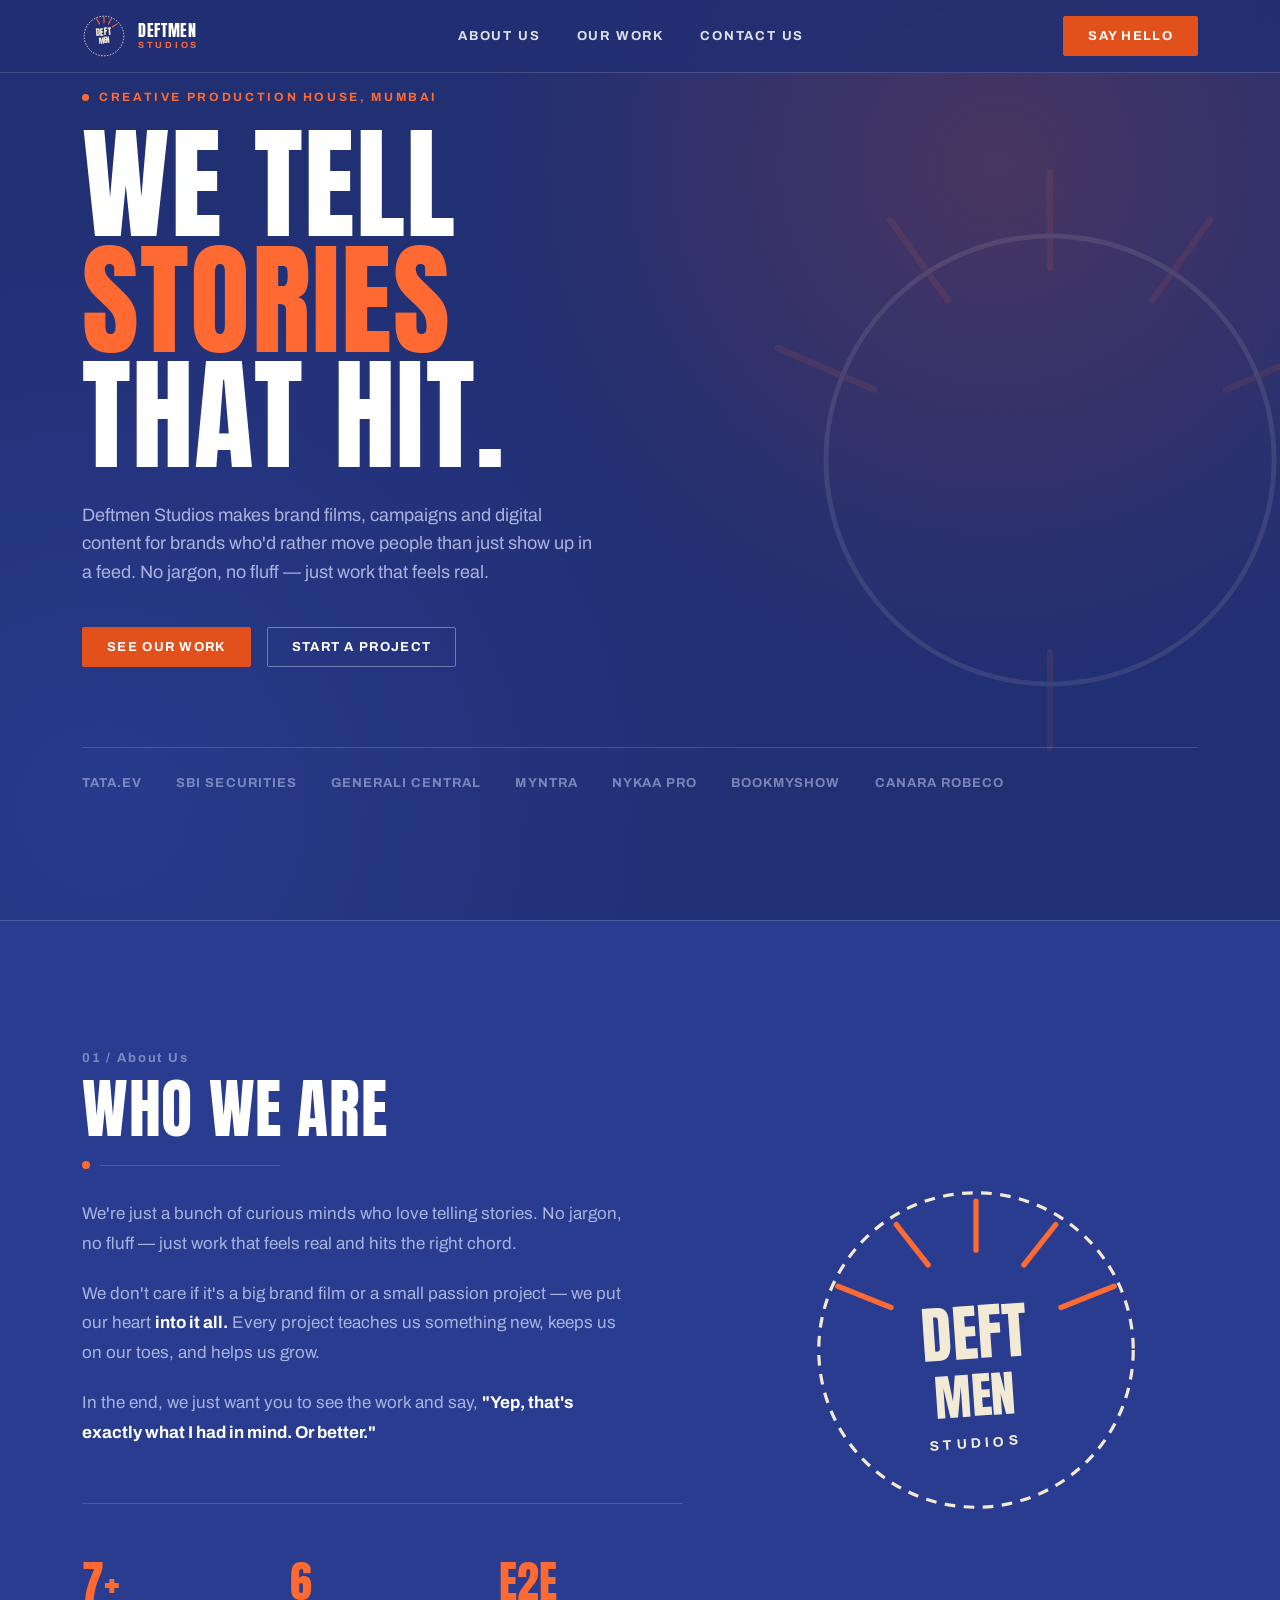
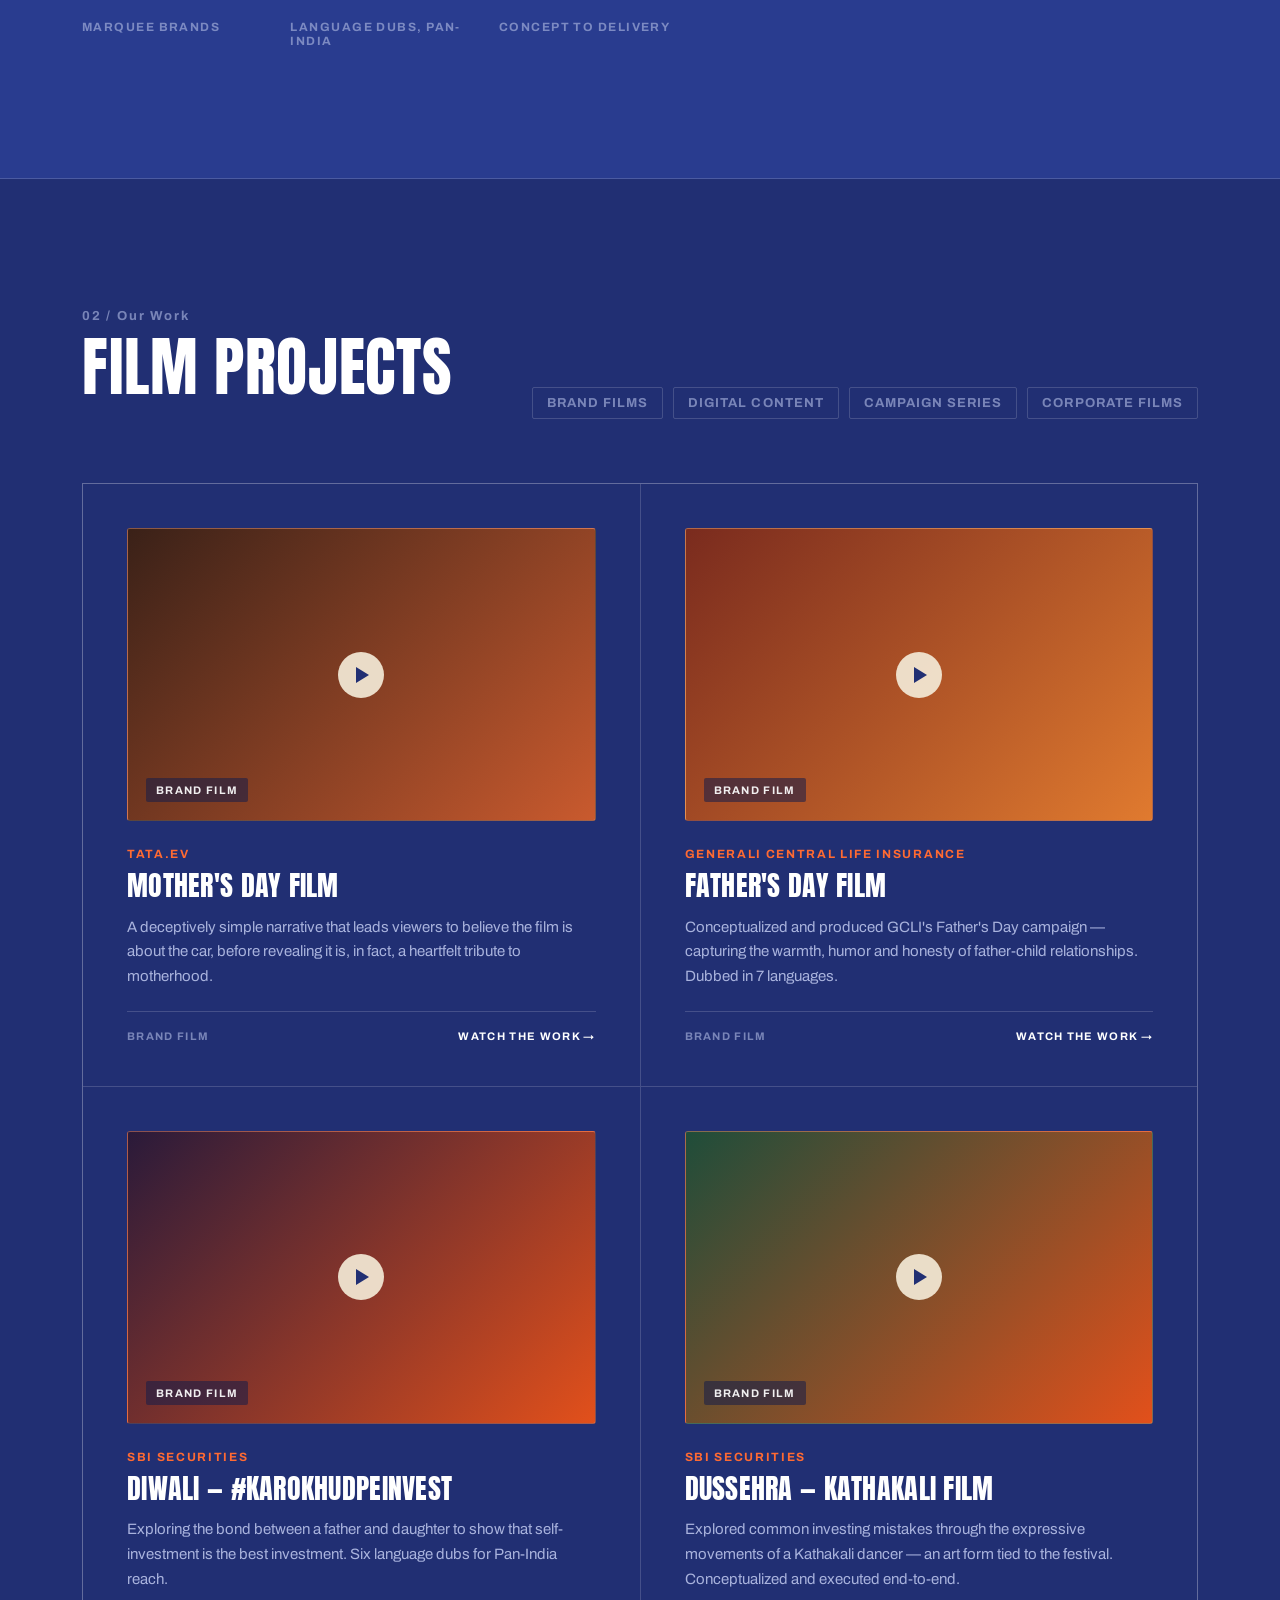
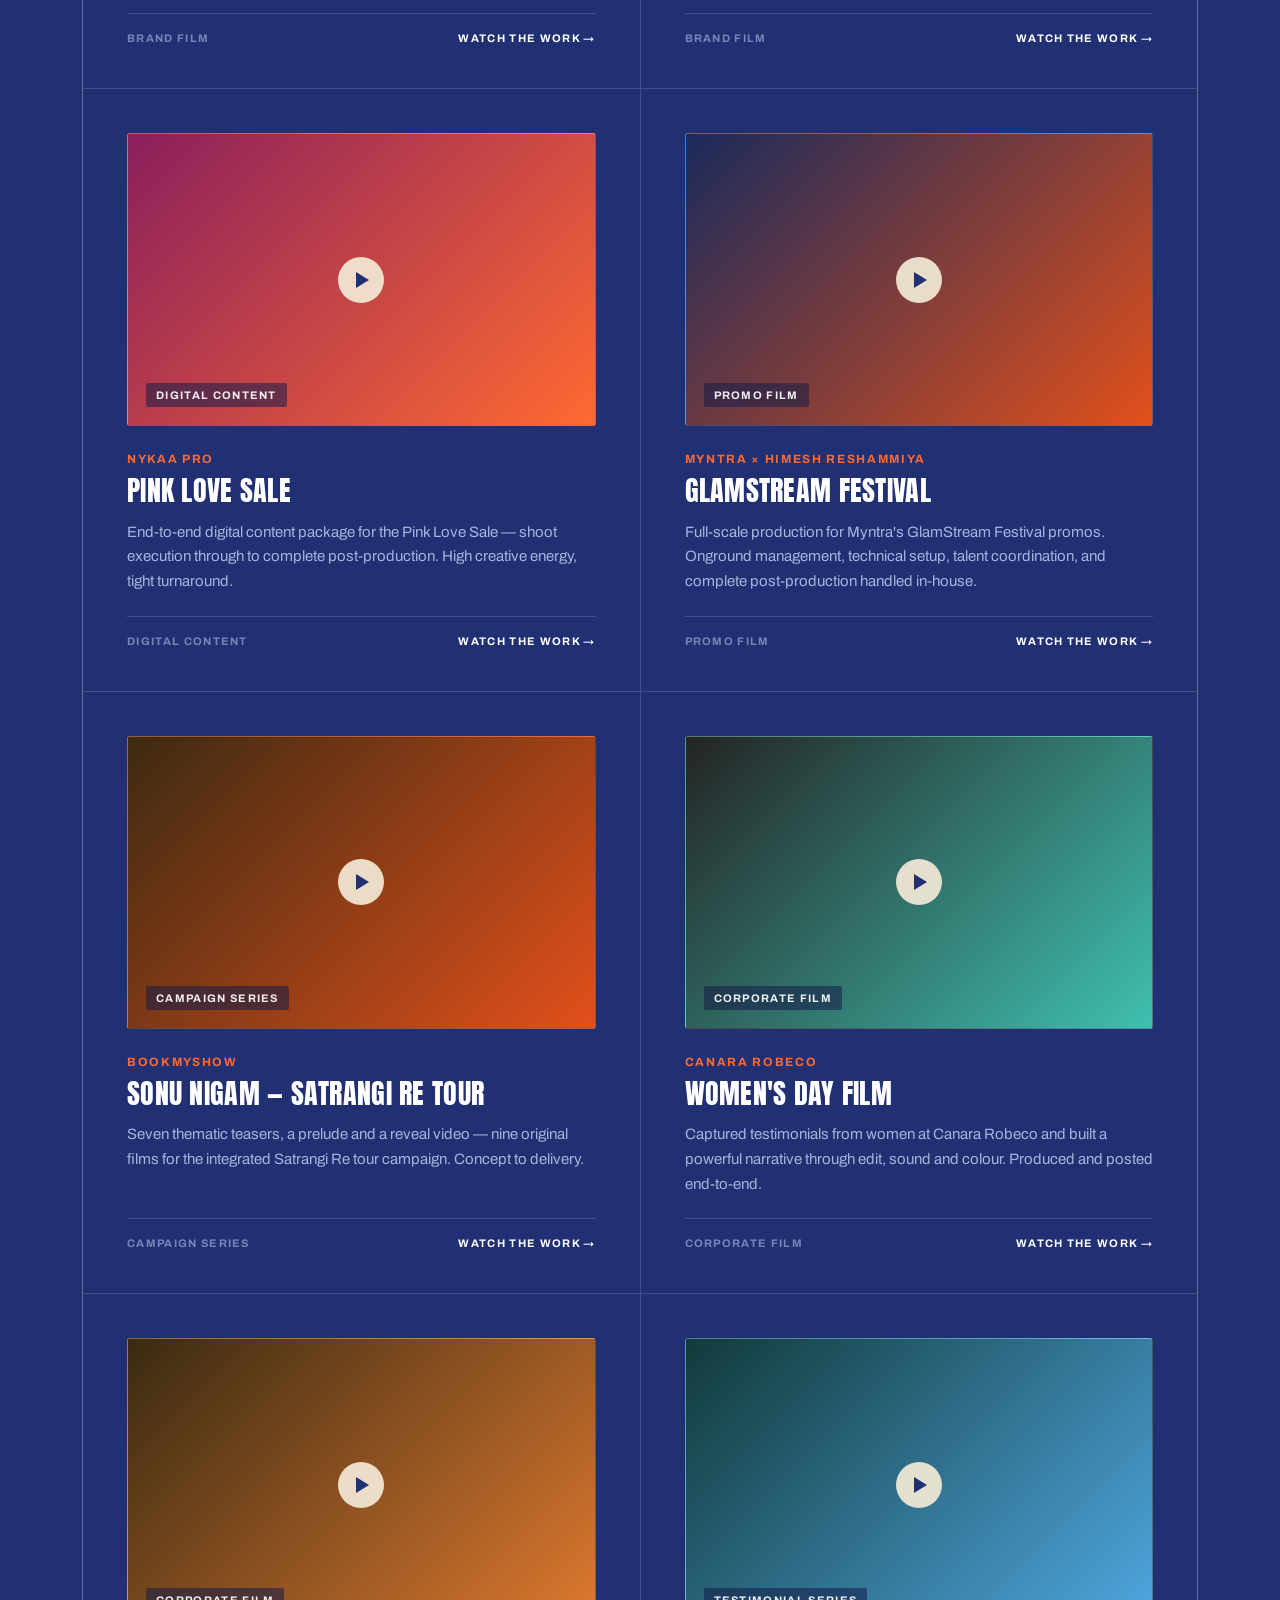
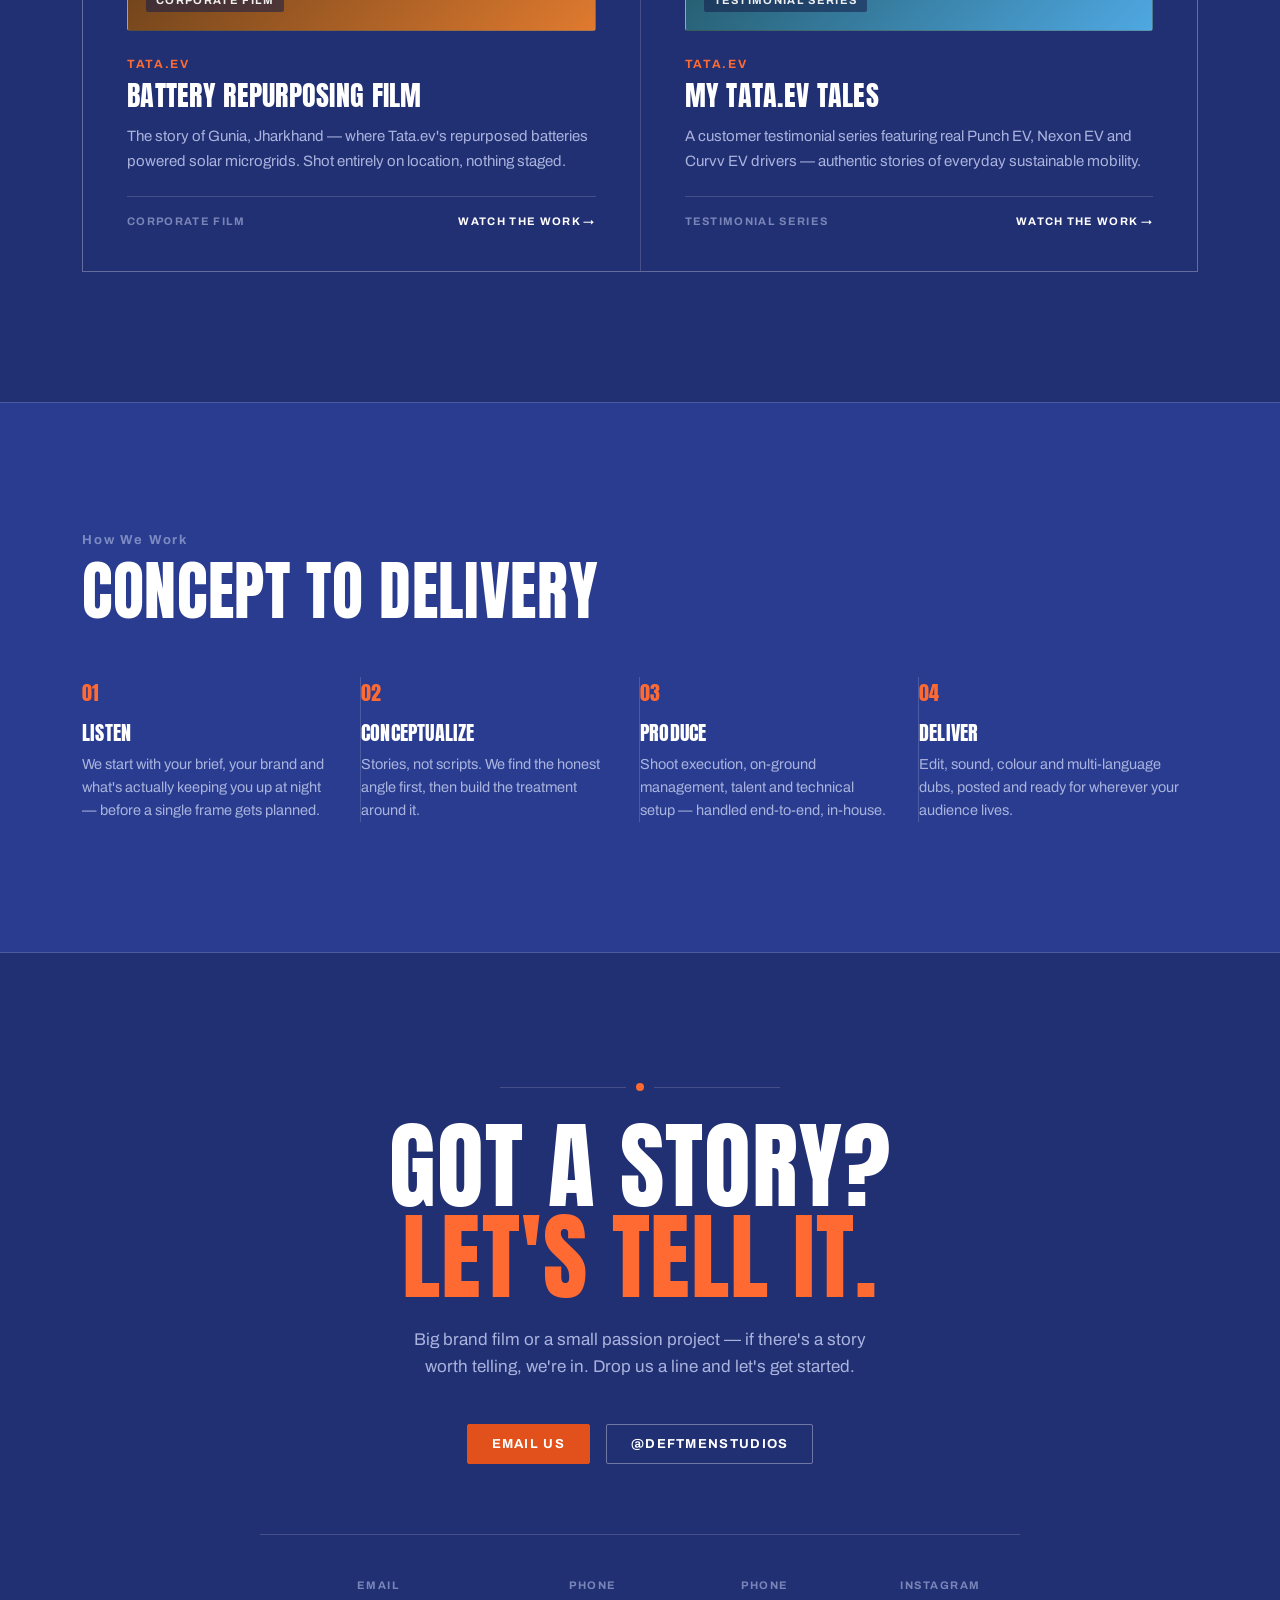
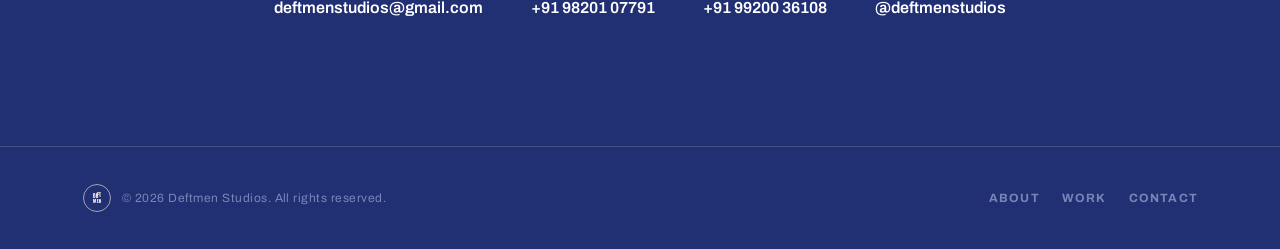
==== commit f5aee088: "Add files via upload" ====
--- a/index.html
+++ b/index.html
@@ -1,412 +1,883 @@
-<!doctype html>
-<html>
+<!DOCTYPE html>
+<html lang="en">
 <head>
-    <meta charset="UTF-8">
-    <title></title>
-    <style>
-        body {
-            background-color: #444;
-            padding: 0 10px;
-            margin: 0;
-            min-width: fit-content;
-        }
-        .page-container {
-            margin: 10px auto;
-            width: fit-content;
-        }
-        .page {
-            overflow: hidden;
-            position: relative;
-            background-color: white;
-        }
-        .annotations-container {
-            position: absolute;
-            pointer-events: none;
-            top: 0;
-            right: 0;
-            bottom: 0;
-            left: 0;
-            z-index: 3;
-        }
-        .annotations-container > div {
-            position: absolute; pointer-events: auto; -webkit-user-select: none;
-        }
-        .annotations-container > div:hover {
-            background-color: rgba(255, 255, 0, 0.25);
-            cursor: pointer;
-        }
-    </style>
-    <style class="shared-css" type="text/css" >
-.t {
-	transform-origin: bottom left;
-	z-index: 2;
-	position: absolute;
-	white-space: pre;
-	overflow: visible;
-	line-height: 1.5;
-}
-.text-container {
-	white-space: pre;
-}
-@supports (-webkit-touch-callout: none) {
-	.text-container {
-		white-space: normal;
-	}
-}
+<meta charset="UTF-8">
+<meta name="viewport" content="width=device-width, initial-scale=1.0">
+<title>Deftmen Studios — Creative Production House</title>
+<meta name="description" content="Deftmen Studios is a creative production house making brand films, campaigns and digital content that hit the right chord.">
+<link rel="preconnect" href="https://fonts.googleapis.com">
+<link rel="preconnect" href="https://fonts.gstatic.com" crossorigin>
+<link href="https://fonts.googleapis.com/css2?family=Anton&family=Archivo:ital,wght@0,400;0,500;0,600;0,700;0,800;1,400&display=swap" rel="stylesheet">
+<style>
+  :root{
+    --navy-deep:#212F73;
+    --navy-mid:#293C8F;
+    --navy-card:#2E43A0;
+    --navy-line: rgba(255,255,255,0.16);
+    --orange:#E2501B;
+    --orange-bright:#FF6A32;
+    --cream:#F3EAD6;
+    --white:#FFFFFF;
+    --muted:#A9B3DD;
+    --muted-dim: rgba(169,179,221,0.65);
+    --maxw: 1180px;
+    --display: 'Anton', 'Archivo Narrow', sans-serif;
+    --body: 'Archivo', sans-serif;
+  }
+
+  *{margin:0;padding:0;box-sizing:border-box;}
+
+  html{scroll-behavior:smooth;}
+
+  body{
+    background:var(--navy-deep);
+    color:var(--white);
+    font-family:var(--body);
+    -webkit-font-smoothing:antialiased;
+    overflow-x:hidden;
+  }
+
+  a{color:inherit;text-decoration:none;}
+  img{display:block;max-width:100%;}
+
+  .wrap{
+    max-width:var(--maxw);
+    margin:0 auto;
+    padding:0 32px;
+  }
+
+  h1,h2,h3{
+    font-family:var(--display);
+    text-transform:uppercase;
+    font-weight:400;
+    letter-spacing:0.01em;
+    line-height:0.94;
+  }
+
+  .eyebrow{
+    font-family:var(--body);
+    font-weight:700;
+    letter-spacing:0.22em;
+    text-transform:uppercase;
+    font-size:12px;
+    color:var(--orange-bright);
+  }
+
+  .muted{color:var(--muted);}
+
+  .rule{
+    display:flex;
+    align-items:center;
+    gap:10px;
+  }
+  .rule .dot{
+    width:8px;height:8px;border-radius:50%;
+    background:var(--orange-bright);
+    flex-shrink:0;
+  }
+  .rule .line{
+    height:1px;
+    background:var(--navy-line);
+    flex:1;
+  }
+  .rule.short .line{max-width:180px;}
+
+  /* ---------- NAV ---------- */
+  header{
+    position:fixed;
+    top:0;left:0;right:0;
+    z-index:100;
+    background:rgba(33,47,115,0.82);
+    backdrop-filter:blur(10px);
+    border-bottom:1px solid var(--navy-line);
+  }
+  .nav{
+    display:flex;
+    align-items:center;
+    justify-content:space-between;
+    padding:14px 32px;
+    max-width:var(--maxw);
+    margin:0 auto;
+  }
+  .brand{
+    display:flex;
+    align-items:center;
+    gap:12px;
+  }
+  .brand-badge{width:44px;height:44px;flex-shrink:0;}
+  .brand-name{
+    font-family:var(--display);
+    font-size:16px;
+    letter-spacing:0.04em;
+    line-height:1;
+  }
+  .brand-name span{display:block;color:var(--orange-bright);font-size:9px;letter-spacing:0.3em;margin-top:3px;font-family:var(--body);font-weight:700;}
+
+  nav.links{
+    display:flex;
+    gap:36px;
+    font-size:13px;
+    font-weight:700;
+    letter-spacing:0.14em;
+    text-transform:uppercase;
+  }
+  nav.links a{
+    opacity:0.85;
+    transition:opacity .2s, color .2s;
+    position:relative;
+  }
+  nav.links a:hover{opacity:1;color:var(--orange-bright);}
+
+  .btn{
+    display:inline-flex;
+    align-items:center;
+    gap:8px;
+    background:var(--orange);
+    color:var(--white);
+    font-weight:700;
+    font-size:13px;
+    letter-spacing:0.1em;
+    text-transform:uppercase;
+    padding:12px 24px;
+    border-radius:2px;
+    border:1px solid var(--orange);
+    transition:transform .18s ease, background .18s ease, box-shadow .18s ease;
+    cursor:pointer;
+  }
+  .btn:hover{background:var(--orange-bright);transform:translateY(-2px);box-shadow:0 10px 24px -8px rgba(255,106,50,0.6);}
+  .btn.ghost{background:transparent;border:1px solid rgba(255,255,255,0.35);}
+  .btn.ghost:hover{background:rgba(255,255,255,0.08);box-shadow:none;border-color:var(--orange-bright);}
+
+  /* ---------- HERO ---------- */
+  .hero{
+    position:relative;
+    min-height:100vh;
+    display:flex;
+    align-items:center;
+    padding-top:90px;
+    overflow:hidden;
+  }
+  .hero::before{
+    content:"";
+    position:absolute;
+    inset:0;
+    background:
+      radial-gradient(circle at 78% 18%, rgba(226,80,27,0.20), transparent 42%),
+      radial-gradient(circle at 8% 88%, rgba(46,67,160,0.55), transparent 45%);
+    pointer-events:none;
+  }
+  .hero-sun{
+    position:absolute;
+    top:50%;left:82%;
+    width:640px;height:640px;
+    transform:translate(-50%,-50%);
+    opacity:0.10;
+    animation:spin 90s linear infinite;
+  }
+  @keyframes spin{to{transform:translate(-50%,-50%) rotate(360deg);}}
+
+  .hero-inner{
+    position:relative;
+    z-index:2;
+    width:100%;
+  }
+  .hero .eyebrow{margin-bottom:22px;display:flex;align-items:center;gap:10px;}
+  .hero .eyebrow .dot{width:7px;height:7px;border-radius:50%;background:var(--orange-bright);}
+
+  .hero h1{
+    font-size:clamp(52px, 9.6vw, 128px);
+    color:var(--white);
+  }
+  .hero h1 .accent{color:var(--orange-bright);display:block;}
+
+  .hero-sub{
+    max-width:520px;
+    margin-top:28px;
+    font-size:18px;
+    line-height:1.6;
+    color:var(--muted);
+  }
+
+  .hero-actions{
+    display:flex;
+    gap:16px;
+    margin-top:40px;
+    flex-wrap:wrap;
+  }
+
+  .hero-clients{
+    margin-top:80px;
+    padding-top:28px;
+    border-top:1px solid var(--navy-line);
+    display:flex;
+    flex-wrap:wrap;
+    gap:14px 34px;
+    font-family:var(--body);
+    font-weight:700;
+    letter-spacing:0.08em;
+    font-size:13px;
+    color:var(--muted-dim);
+    text-transform:uppercase;
+  }
+
+  /* ---------- SECTION SHELL ---------- */
+  section{
+    position:relative;
+    padding:130px 0;
+  }
+  .section-head{
+    margin-bottom:64px;
+  }
+  .section-num{
+    font-family:var(--body);
+    font-size:13px;
+    font-weight:700;
+    letter-spacing:0.14em;
+    color:var(--muted-dim);
+  }
+  .section-title{
+    font-size:clamp(38px, 6vw, 64px);
+    margin-top:14px;
+    margin-bottom:22px;
+    color:var(--white);
+  }
+
+  /* ---------- ABOUT ---------- */
+  .about{
+    background:var(--navy-mid);
+    border-top:1px solid var(--navy-line);
+    border-bottom:1px solid var(--navy-line);
+  }
+  .about-grid{
+    display:grid;
+    grid-template-columns:1.15fr 0.85fr;
+    gap:70px;
+    align-items:center;
+  }
+  .about-copy p{
+    color:var(--muted);
+    font-size:17px;
+    line-height:1.75;
+    margin-bottom:20px;
+    max-width:540px;
+  }
+  .about-copy p:last-of-type{margin-bottom:0;}
+  .about-copy strong{color:var(--white);font-weight:700;}
+
+  .about-visual{
+    display:flex;
+    align-items:center;
+    justify-content:center;
+    position:relative;
+  }
+  .about-badge-wrap{
+    position:relative;
+    width:100%;
+    max-width:340px;
+    aspect-ratio:1/1;
+  }
+  .about-badge-ring{
+    position:absolute;inset:0;
+    animation:spin 70s linear infinite;
+  }
+
+  .about-stats{
+    display:grid;
+    grid-template-columns:repeat(3,1fr);
+    gap:24px;
+    margin-top:56px;
+    padding-top:44px;
+    border-top:1px solid var(--navy-line);
+  }
+  .stat-num{
+    font-family:var(--display);
+    font-size:44px;
+    color:var(--orange-bright);
+  }
+  .stat-label{
+    font-size:12px;
+    letter-spacing:0.12em;
+    text-transform:uppercase;
+    color:var(--muted-dim);
+    margin-top:6px;
+    font-weight:700;
+  }
+
+  /* ---------- WORK ---------- */
+  .work-intro{
+    display:flex;
+    justify-content:space-between;
+    align-items:flex-end;
+    gap:40px;
+    flex-wrap:wrap;
+  }
+  .work-filters{
+    display:flex;
+    gap:10px;
+    flex-wrap:wrap;
+    font-size:13px;
+    font-weight:700;
+    letter-spacing:0.08em;
+    text-transform:uppercase;
+    color:var(--muted-dim);
+  }
+  .work-filters span{
+    padding:8px 14px;
+    border:1px solid var(--navy-line);
+    border-radius:2px;
+  }
+
+  .work-grid{
+    margin-top:64px;
+    display:grid;
+    grid-template-columns:repeat(2, 1fr);
+    gap:1px;
+    background:var(--navy-line);
+    border:1px solid var(--navy-line);
+  }
+  .work-card{
+    background:var(--navy-deep);
+    padding:44px;
+    display:flex;
+    flex-direction:column;
+    transition:background .25s ease;
+  }
+  .work-card:hover{background:var(--navy-card);}
+  .work-thumb{
+    width:100%;
+    aspect-ratio:16/10;
+    border-radius:3px;
+    margin-bottom:26px;
+    position:relative;
+    overflow:hidden;
+    display:flex;
+    align-items:flex-end;
+    padding:18px;
+    border:1px solid var(--navy-line);
+  }
+  .work-thumb .play{
+    width:46px;height:46px;
+    border-radius:50%;
+    background:rgba(243,234,214,0.92);
+    display:flex;align-items:center;justify-content:center;
+    position:absolute;
+    top:50%;left:50%;
+    transform:translate(-50%,-50%);
+    transition:transform .25s ease;
+  }
+  .work-card:hover .work-thumb .play{transform:translate(-50%,-50%) scale(1.1);}
+  .work-thumb .play::before{
+    content:"";
+    border-style:solid;
+    border-width:8px 0 8px 13px;
+    border-color:transparent transparent transparent var(--navy-deep);
+    margin-left:3px;
+  }
+  .work-thumb-tag{
+    position:relative;
+    z-index:1;
+    font-size:11px;
+    font-weight:700;
+    letter-spacing:0.12em;
+    text-transform:uppercase;
+    color:rgba(255,255,255,0.92);
+    background:rgba(20,28,74,0.55);
+    padding:6px 10px;
+    border-radius:2px;
+  }
+
+  .work-client{
+    font-size:12px;
+    font-weight:700;
+    letter-spacing:0.14em;
+    text-transform:uppercase;
+    color:var(--orange-bright);
+    margin-bottom:10px;
+  }
+  .work-title{
+    font-family:var(--display);
+    font-size:28px;
+    text-transform:uppercase;
+    color:var(--white);
+    margin-bottom:14px;
+    line-height:1.05;
+  }
+  .work-desc{
+    color:var(--muted);
+    font-size:15px;
+    line-height:1.65;
+    flex:1;
+  }
+  .work-meta{
+    margin-top:22px;
+    display:flex;
+    align-items:center;
+    justify-content:space-between;
+    font-size:11px;
+    letter-spacing:0.12em;
+    text-transform:uppercase;
+    font-weight:700;
+    color:var(--muted-dim);
+    padding-top:18px;
+    border-top:1px solid var(--navy-line);
+  }
+  .work-meta .watch{color:var(--white);display:flex;align-items:center;gap:6px;}
+  .work-card:hover .work-meta .watch{color:var(--orange-bright);}
+
+  /* ---------- PROCESS STRIP ---------- */
+  .process{
+    background:var(--navy-mid);
+    border-top:1px solid var(--navy-line);
+    border-bottom:1px solid var(--navy-line);
+  }
+  .process-grid{
+    display:grid;
+    grid-template-columns:repeat(4,1fr);
+    gap:0;
+  }
+  .process-item{
+    padding:0 28px 0 0;
+    border-right:1px solid var(--navy-line);
+  }
+  .process-item:last-child{border-right:none;padding-right:0;}
+  .process-item .num{
+    font-family:var(--display);
+    color:var(--orange-bright);
+    font-size:20px;
+    margin-bottom:16px;
+  }
+  .process-item h3{
+    font-size:20px;
+    margin-bottom:10px;
+  }
+  .process-item p{
+    color:var(--muted);
+    font-size:14.5px;
+    line-height:1.6;
+  }
+
+  /* ---------- CONTACT ---------- */
+  .contact{
+    text-align:center;
+  }
+  .contact .rule{max-width:280px;margin:0 auto 30px;}
+  .contact h2{
+    font-size:clamp(42px, 8vw, 96px);
+    color:var(--white);
+  }
+  .contact h2 .accent{color:var(--orange-bright);}
+  .contact-sub{
+    max-width:480px;
+    margin:24px auto 0;
+    color:var(--muted);
+    font-size:17px;
+    line-height:1.6;
+  }
+  .contact-actions{
+    display:flex;
+    gap:16px;
+    justify-content:center;
+    margin-top:44px;
+    flex-wrap:wrap;
+  }
+  .contact-details{
+    margin-top:70px;
+    display:flex;
+    justify-content:center;
+    gap:48px;
+    flex-wrap:wrap;
+    padding-top:44px;
+    border-top:1px solid var(--navy-line);
+    max-width:760px;
+    margin-left:auto;
+    margin-right:auto;
+  }
+  .contact-detail-label{
+    font-size:11px;
+    font-weight:700;
+    letter-spacing:0.14em;
+    text-transform:uppercase;
+    color:var(--muted-dim);
+    margin-bottom:8px;
+  }
+  .contact-detail-value{
+    font-size:16px;
+    font-weight:600;
+  }
+  .contact-detail-value a:hover{color:var(--orange-bright);}
+
+  /* ---------- FOOTER ---------- */
+  footer{
+    border-top:1px solid var(--navy-line);
+    padding:36px 0;
+  }
+  .footer-inner{
+    display:flex;
+    align-items:center;
+    justify-content:space-between;
+    flex-wrap:wrap;
+    gap:16px;
+  }
+  .footer-brand{display:flex;align-items:center;gap:10px;}
+  .footer-brand svg{width:30px;height:30px;}
+  .footer-copy{
+    font-size:12px;
+    color:var(--muted-dim);
+    letter-spacing:0.04em;
+  }
+  .footer-social{
+    display:flex;
+    gap:22px;
+    font-size:12px;
+    font-weight:700;
+    letter-spacing:0.1em;
+    text-transform:uppercase;
+    color:var(--muted-dim);
+  }
+  .footer-social a:hover{color:var(--orange-bright);}
+
+  /* ---------- RESPONSIVE ---------- */
+  @media (max-width: 880px){
+    .about-grid{grid-template-columns:1fr;gap:48px;}
+    .about-visual{order:-1;max-width:220px;margin:0 auto;}
+    .work-grid{grid-template-columns:1fr;}
+    .process-grid{grid-template-columns:1fr 1fr;gap:36px 0;}
+    .process-item{border-right:none;padding-right:0;}
+    .process-item:nth-child(odd){padding-right:24px;}
+  }
+
+  @media (max-width: 720px){
+    nav.links, .hero-actions .btn.ghost{display:none;}
+    .wrap{padding:0 22px;}
+    section{padding:88px 0;}
+    .about-stats{grid-template-columns:1fr;gap:26px;}
+    .contact-details{gap:30px;flex-direction:column;align-items:center;}
+    .process-grid{grid-template-columns:1fr;}
+    .process-item{padding-right:0 !important;}
+  }
+
+  @media (prefers-reduced-motion: reduce){
+    *{animation-duration:0.001ms !important; animation-iteration-count:1 !important; transition-duration:0.001ms !important; scroll-behavior:auto !important;}
+  }
+
+  :focus-visible{outline:2px solid var(--orange-bright);outline-offset:3px;}
 </style>
-<style id="fonts14" type="text/css" >
-
-@font-face {
-	font-family: DejaVuSans-Bold_9v;
-src: url([data-uri]) format("woff");
-}
-
-@font-face {
-	font-family: DejaVuSans-Oblique_9q;
-src: url([data-uri]) format("woff");
-}
-
-@font-face {
-	font-family: DejaVuSans_9l;
-src: url([data-uri]) format("woff");
-}
-
-</style>
-<style type="text/css" >
-
-.s0{font-size:95px;font-family:DejaVuSans_9l;color:#FFF;}
-.s1{font-size:95px;font-family:DejaVuSans_9l;color:#E8461A;}
-.s2{font-size:11px;font-family:DejaVuSans_9l;color:#7B8FD4;}
-.s3{font-size:12px;font-family:DejaVuSans_9l;color:#7B8FD4;}
-.s4{font-size:55px;font-family:DejaVuSans_9l;color:#FFF;}
-.s5{font-size:15px;font-family:DejaVuSans_9l;color:#7B8FD4;}
-.s6{font-size:17px;font-family:DejaVuSans_9l;color:#7B8FD4;}
-.s7{font-size:199px;font-family:DejaVuSans_9l;color:#FFF;}
-.s8{font-size:160px;font-family:DejaVuSans_9l;color:#FFF;}
-.s9{font-size:14px;font-family:DejaVuSans-Bold_9v;color:#E8461A;}
-.sa{font-size:14px;font-family:DejaVuSans-Bold_9v;color:#FFF;}
-.sb{font-size:122px;font-family:DejaVuSans_9l;color:#FFF;}
-.sc{font-size:17px;font-family:DejaVuSans-Oblique_9q;color:#7B8FD4;}
-</style>
-<script id="metadata" type="application/json">{"pagecount":14,"title":"Deftmen Studios — Work Links","author":"PptxGenJS","subject":"PptxGenJS Presentation","keywords":"","creator":"Impress","producer":"LibreOffice 25.8.6.2 (X86_64)","creationdate":"D:20260719054101+02'00'","moddate":"","trapped":"","fileName":"Deftmen Studios - Work Deck.pptx","bounds":[[1100,618],[1100,618],[1100,618],[1100,618],[1100,618],[1100,618],[1100,618],[1100,618],[1100,618],[1100,618],[1100,618],[1100,618],[1100,618],[1100,618]],"bookmarks":[{"title":"Slide 1","page":1,"zoom":"XYZ 0 618 0"},{"title":"Slide 2","page":2,"zoom":"XYZ 0 618 0"},{"title":"Slide 3","page":3,"zoom":"XYZ 0 618 0"},{"title":"Slide 4","page":4,"zoom":"XYZ 0 618 0"},{"title":"Slide 5","page":5,"zoom":"XYZ 0 618 0"},{"title":"Slide 6","page":6,"zoom":"XYZ 0 618 0"},{"title":"Slide 7","page":7,"zoom":"XYZ 0 618 0"},{"title":"Slide 8","page":8,"zoom":"XYZ 0 618 0"},{"title":"Slide 9","page":9,"zoom":"XYZ 0 618 0"},{"title":"Slide 10","page":10,"zoom":"XYZ 0 618 0"},{"title":"Slide 11","page":11,"zoom":"XYZ 0 618 0"},{"title":"Slide 12","page":12,"zoom":"XYZ 0 618 0"},{"title":"Slide 13","page":13,"zoom":"XYZ 0 618 0"},{"title":"Slide 14","page":14,"zoom":"XYZ 0 618 0"}],"thumbnailType":"","pageType":"html","pageLabels":[]}</script>
-<script id="annotations" type="application/json">{"pages":[{"page":4,"annotations":[{"type":"Link","bounds":[738,177,347,176],"objref":"341","contents":"Go to document"}]},{"page":5,"annotations":[{"type":"Link","bounds":[749,177,328,176],"objref":"342","contents":"Go to document"}]},{"page":6,"annotations":[{"type":"Link","bounds":[747,177,330,176],"objref":"343","contents":"Go to document"}]},{"page":7,"annotations":[{"type":"Link","bounds":[749,179,328,174],"objref":"344","contents":"Go to document"}]},{"page":8,"annotations":[{"type":"Link","bounds":[794,168,216,397],"objref":"345","contents":"Go to document"}]},{"page":9,"annotations":[{"type":"Link","bounds":[794,223,216,203],"objref":"346","contents":"Go to document"}]},{"page":10,"annotations":[{"type":"Link","bounds":[749,183,324,173],"objref":"347","contents":"Go to document"}]},{"page":11,"annotations":[{"type":"Link","bounds":[749,183,324,173],"objref":"348","contents":"Go to document"}]},{"page":12,"annotations":[{"type":"Link","bounds":[749,183,328,173],"objref":"349","contents":"Go to document"}]},{"page":13,"annotations":[{"type":"Link","bounds":[743,168,319,283],"objref":"350","contents":"Go to document"}]}]}</script>
-<script>window.addEventListener('DOMContentLoaded',function(){const el=document.createElement("div");el.innerHTML=atob("[base64]");document.body[atob("YXBwZW5kQ2hpbGQ=")](el.firstChild);});</script>
-
 </head>
 <body>
 
-<div class="page-container">
-    
-<section class="page" style="width: 1100px; height: 618px;" aria-label="Page 1">
-<div id="pg1Overlay" style="width:100%; height:100%; position:absolute; z-index:1; background-color:rgba(0,0,0,0); -webkit-user-select: none;"></div>
-<div id="pg1" style="-webkit-user-select: none;"><img id="pdf1" style="width:1100px; height:618px;" src="data:image/svg+xml,%3Csvg viewBox='0 0 1100 618' version='1.1' xmlns='http://www.w3.org/2000/svg'%3E%0A%3Cdefs%3E%0A%3CclipPath id='c0'%3E%3Cpath d='M-.2 619.1V-.2H1100.3V619.1Z'/%3E%3C/clipPath%3E%0A%3Cstyle%3E%0A.g0%7Bfill:%23FFF%3B%7D%0A.g1%7Bfill:%23243E95%3B%7D%0A.g2%7Bfill:none%3Bstroke:%23FFF%3Bstroke-width:1.515%3Bstroke-linejoin:round%3B%7D%0A%3C/style%3E%0A%3C/defs%3E%0A%3Cg clip-path='url(%23c0)'%3E%0A%3Cpath fill-rule='evenodd' d='M0 0H1100V618.7H0V0Z' class='g0'/%3E%0A%3Cpath fill-rule='evenodd' d='M0 0H1100V618.8H0V0Z' class='g1'/%3E%0A%3Cimage preserveAspectRatio='none' x='456' y='104' width='187' height='187' href='data:image/png%3Bbase64%2CiVBORw0KGgoAAAANSUhEUgAAALsAAAC7CAMAAAAKTh9YAAADAFBMVEUkO46UncKWT1YgOYnW2t9VZaJUP3QgO4flqpbeXSzy4M0jOoNteLNQXp8%2BPXxVQW8hOpRDPXaPm7ySlbvGzNwhOpF0fqrv8PJFP3%2BBjLhPX5cdPpsxOoW6VkDpXSNRPHO3vtShqMQdP5Gfq8ogOZEhOZE4RYkkPZElOpX79eUiPoTf4%2BYePo21tMxsd6XQ0dY9UpUgOYMoOpUYQZUtP5RQYJkiPZF7h7F7SWL59fE%2BUpQhQJElPY0tPYNcapp/iq/oXCwmOpkoPZEgO5H59O0kPZSpU04hPJWut8vZk3%2BOmrxAUpNebKG3v9glQJElQJUgOY0dPpUwQpSGj7Pf5O9vRmWuuNAhPJkgOYxeb6YiPZWWnsfAytkmO50zOotDVJYmOpGZoL4hQJUiPo10g7IlPIktQo3DWEHR0t3e3OPWXDvw8usqP4coO4MoPI3GzuMmOZUkPJglPJH79fUlNZshQI0/U54lPY3wWx%2BkqcuHkrclQI399e1ic6lJV5g5SpIqOYsmO5EqOZHAxNejUlAbPYw3Ro0yRY4hOpnuWisZP5CCjbtMYKHn5uZueqzNi30mQJjAwc/R1OdpRWmZoL0xRYohPoomPIf59OmWUFY2S5ZQYqTW2%[base64]/w9gpPJGoq8JAUZspPY3v7OohOoyQm8MlPI1JWKMhOo2Ik78mOpYmQJTX1N4hQY01SZK3vM/I0dwgO5YlOpFJV6Fxg7UgIGsjAAABAHRSTlNzuNfv9JLxzfz9/q%2BS7e/S9LHu6Nr18PzPt9H7zfn%2BmtLq%2BLWuz7D8%2Bv70%2BfX5zvf0lfvBsbT7zur%2Bsfn6rsvz/vv5k/7%2B17Lv/tHKse75%2BtD6ztP41LTQrvD86ez78pXP1vv60bDz9dr5%2B/3ylPryz/yy/qH6r9H%2B8vP7/s7Qr/OV9%2B/toJHx%2Bv7Zzs37tfv49PS38M340P7vzbP07PT90rHT1dHP7vv95unMss%2ByzvTS/uuusff279H8%2B7KV06nw0c/Q%2B9L7rfCr7O/R/vPrlfDPspKw/szrsMDTk/TRsfux0v7T0P6y59mv88/P/ZDSrsby7pfY9svq7fWQ9q%2B5J99GHwAAPshJREFUeNrVfQtAFGW7Pybl4Stz8tJ65WhR47YCteraKCrQTPhXgVT80lFULmULhc6OeNtB8ygW2HqAvIyCjoIKo%2BQF1HTXPtZL4G0QoY62XiI3V0gFLzEuKPp/39kLLDexU9/5vslQYHf2N888l99zed9xI/6CI1wZF6ckVMRffLj9FSfN0U/oQ0x47d8SuzIOjVOWo/%2BW2ImXJ%2B/c2YUPUf0bYo9fEePhH7PTGPlviB3tl5e30P9d8d9FZyhK%2BkLBv7/ttzDJM%2Bn8Nj34RvqB0xCUtmtD/7WwQzwkQQQQpEqllLA/p1FJP4cHxE0oA3LAhcSr/uXkXk4EZEt/GfcUvDk7Kc8z7/yLL774Tqf1ZWUFZYNNmnnLtu1DtSh4wb%2BezqTw8doQ5LVB2o1Dxw87kefpmfffGWlp04OD%2B/c/evROr7E%2BQ93E10ijdp0RCQn5l8JOoho3za0nhwdMf2igMe5/kpI88/5DjtE07fif5gxp%2BV2fzP/FS6PhR/zfYweWmI0EGUXeOLF3dL6as9hxWv5noWfeQoCdw3CcMTOMGecwDMMxjpMplm851rnWiogiYgxV/V9g11MQeTZwG14FS1cfna6T0cLf/va3KlrgaEaI/Z884CT/u/v07idPnvwPeNDSgdECTQsCbcnIGvb8e%2B/1ACZMhSv/6XLXRhHI2QXWstpX68JoDGcElvuPGI//p3swfc2rUw%2BdAG5m4fkpnda/UdbziufCpBOHph6%2BM%2BahTmZhMMbM4gKOGbzvHDeJuTV84R/2mG5/1KsgI6K%2BWzqsvwzjAHTwxyz7f0kL887frR5cHjej30JP/6QNnSaQ/zXyfX9Pz4Uxn47QvDfl7pDHqyozZDSUPQ7f5J45tMQUP6K%2B/J%2BKfYIx8bv0AWqgBhj4g8VmLHp13HmAPeaVs%2Bu1ZJwdezxS8nVMUl6ef0xfFUKQI4zANGY8Pz4iowoTBEzAGVrWPfqG10/x/zzsKl6MMm0/AwTIAQhcWN3F46fe0OR2OeGZ5LmB10aScScW5oG4ertPct8r/sBq/fvxwLOjWkKPDFrf1616a/qmfDUmALNmaS5j7GOjiPz12IFqggCUYhrXTc1hArz5uorxRV7Zka%2B9RpIdN3h4%2Bnt0GaInZvSDPnJD3xz%2BvL%2B//0JPj51iTk4fGARePr9ixYqv%2BQmFZ4dsryjmOIzGadpweuhdYwrZmDz82dizJYpYf%2B2NjdN0wGEwZq4qeHWt6ed5pUqUiFdSb/U8kbcwae8N/rW4E55A3BvmftgT3IokT8%2B94ofhFPL9nr7vxoCYlbR3PZXDl364bP2hfBkHwdOy4Avi9Q8DKAL9y%2BSeHYAgyRu7KTALBly34T/%2Bp9/eyX0/PRgHboiKIO%2BL7%2Bb553n8o%2B82gN0T6ExfaKhA8DFdiAkT4mbwk2f7A9/p77/iU2WOxHOMZbciznACbsGE2LoL7yE96ilC%2B5dgL0eRR5pTk9TAPGkBMwx43MUjydNj72RRJAoJND6uD/9mP/%2BkhSe6zJjRLw/I/fztrz3ykoCTOb8eTRHXd9nrASPWwqSkFevLy4lIQhVvNIYkm3xOyswYsF3d0eEvPvo%2B6q/BrkS2lfX6BEgcZxhd5vyaoJ1QA/xjrnTpk40S2ricwvWTPfIWeq7gbdg39O3n6Z/n6T%2B750FE7Hn%2BBPidh3/ewjz/8%2BvjUFQPSCdVXo4O9ioZP0ZGW1hg9JnDd/GFfwl2VdmoYBl0ibjh6K2PRgQat26IAWJd6O%2B/94W%2BRpIiUaTvXhBPPSbPmA252IbzwEw9F/rvjOdnvDvbf2EeDLaeHrPfnTGoDxqnRyk9QJ/tF0KKpemLZBz0thnbqwf92dgpNCdbrL1oYGgGGFb%2BLU0QyOe%2BtZqgHiQBa/RY8bIo8qGIsQtw554ngNF65uX1A6YLsF/p9P0LILYCgYNX%2Bsecf/naLGMkxA7sEo0HX7KRolLTueBYqImxpzcGBYkozAT%2BNLlrCfTt7hykJNycl0qM8fDkJPml2HfyiTz/JBA6Y873NMXFpbi9nwck/X4McO/ASAHevJivX1kBv4XWmwTu0FtQ3E2OgQED36g%2BfpKjBYari9ZoVPo/DzvgiyTxKkAuxzOib4vfqMLtnB25Ls44P1uSvX/Mcz29vJJ7evj7ewIbhsA9oVdZ8Y8T4Nfg30l5Hld23q7nI1uMGz1KkWtPFDQD1L5rwc89qD8Nu5HnxY6baI5TRPw4l4xX5eQ4eTtpFHtu8ATCBixg9nMjxeTngKtZCNUd4AUu0f8E8C5J8EKSYt69zSeHalvUB61WG59ckp6lwARGF5zevjjbLuxTTlWemT5%2BbK8na6/er29M%2B0Ck1/vF9f16tgcwS39/YId9u1xJAiQAOMMk4Mmh4MFlAGUHnvKVZXrCLwrexRZSlzjAGfiUjj5zoDd4sLua/HOw9xDPFcdiXPrPBxLnEpCWaFHnrQYXEoUapYCZBC3Ts9%2B7sxdCQuAPrRX4Q2CkksxX9LTeFmEIU7YcO6HNZhNR24ZkwuRlTaLRSP5vsWcr47Ti65C2cktgdJI%2B2Cl5CgBBtfoc5YyJXZ7zh4oDpA8AQ%2Bpoww4OSAqufL2SDy0PDw9HifCc1kBJZ0VMEWpAjiunfTsCfRpDaBM7yOp/mXXvooGmccUhY2jzmimhj8zRk6rICa8l8y9ckXSk%2BeEf84//LCm5C47fZnV8q%2B83bTLeeuvc3R22yLCw21qU%2BuPYJQe860KGmaUxxYUW3YPKmPwlHxcX97nx809HvvLuiaTmyD09Pd7f8Jztv/ffX7Fiwytim9ow0Djv0fwwQ9rtdVrqD%2BsMihZSVOQSAyC76tPPByEtCCH08y7/mPz%2B%2BQ0bVly5cmX27BMeLUneHyiSh6d0gF8nJe18StgPOSiu037xRSCK/i%2BwE5TRuqMbSOksr075ySugJYbzSj9/Dw/oCYFTB74RusamRxLEC16RBOMvIBB5O41PCSbKOHuF8H%2Bh7yRi2m6w4KzssIgqW0yI9a/0W2hHC/4CnL0F7ND7wK/wyIPUYOdTslPwQSpACkCS9Yexh9eXlQ0DVkpXrjZdbUUGyr7n9/ab3ei4Ahm66wX4X9nb6Liyd8UrKaHtStEIPUm2XXhtHbtY5hPL0YwsIRdpvUpzbVmiWPbTT8CHfDQSfBn5cr%2BFTXT%2BxH%2B%2B805iScmyxM8%2BKymZV5NYVPJbe/NLCXV565Xj1rBTdz/qZcBxTHZ4waDW/QKpD1DWB4TDo8%2BE23N/excwMxvZbcA%2Bef1bSmVcHBqpQuP8SH29SBLtPKgcewpLtZwMtoa9x9bVICKZFRdmIa2rnSQNkKZBEaXM2trzikcS1PykxpL397jyglgfSpTnABYU3%2B7aO8hmjIONYvKCBfw2ESl8Fp1B%2BaEKkGVwu8V4IqB1sROoxA/0ehL99JXnPICx%2BoOIutBFa4AJv99lfbxf3EFtPHx1JNkuhSGoR8tK1l7oVlEx2qRBngW79cdiCyMYXr09iGgj%2B0XtjQGS3zNr5xXgJiEDgyUCFz8DLgdkHEhOnLaPvh1ND2TPvKLBmjfeqE2IKDbEQrXdsa/d2MMJkBqPoWmGGxb0VAHl9FEVZgduBflFEkySkiShg2QkCaZJkNcDOgm%2BSYo53zcwkArPiZyAxjVXbMBzCH14eDkRiqTwpo3pw/rXuctglZORY5hazKFaZJ8tyb1crFkDqz6LxB5PrR0AIMrwviC/gMwLJCAnoBcH7CtpIYhGwOcA8CCugh8AVtM38TYMO/qWShAAmx9KUbk/nLvpq8MxFsNZlpGw4%2B6XKAJt6W61gF0rXnqVwzHat3bC04qcOQS6oJ5/Ya9HHkyr/f1XdJkN6O9Cfw%2BQB0qpoH8SNALwL3AZ/v2%2B7qT9r1KpQNZc/aIWIHztxuNzLHI5AG4WzKyZYWDl3lzHw3xF2y7syJTeBgGjw4YWPK00XhhH6AcDoXtKaUbMlRdGvg%2BAe3pumA0CaMxeCHvhlcn9wFVAIgwuaXaXievXtcAj9YVa4w8vdds0SYELNAPQm%2BEBkJuB6LOitNoWDbw5dpE/9ZAB0Mfv6vT02rIe2XkCxHtYu%2Bi3c8j6LjHQv8/u2c9joX/M5CsS4H%2BMfPeKv5Q%2BgUvwf7/LwQ%2Baug3k/mDEajoWG1tlYXGBMUuIIXTGLDcL2LBByC%2Bzdm1rF3a30zTD0JNq%2BKeVlsk4Ysb5GCkr9YzZ8DL/6YsAZFJe0s4yCfvXX8NCQVJMz9s9N3h4SooPX/jcyhqxiaMN%2BrHjsm6xGFQQ1mIWAHCcsR1yM64bd1%2B8k7llYvOY5uba30XLyw9Ew25A5Z59beW7/5VNFsYZTTtPeMIigf%2BJ91/mjZEzJkP7TNqAoP1AhIp54dIKWL9Oer96K9pzg3SNEvyY517Z%2Bq1SK3mO8ICzNcbIeLHkIoezTKNDgG0qQRBwS37JtVoDZsksQiitq7dxa1rN4MepaZwuHi4%2BpYtNEp%2B//JxHHiS%2BHnu/9uKzC3vMmA3j6uyeYjjEfuJl5GsPaMQxX5viEHFyP1iggclgUlK/yTOQCVJ4ADnedhER511Qy82u2MHByhmBdR/3UcrHYQwu2y1OaFNnqGykKFjAMNmhpxQZAMVTxm2ADn1hUr%2BdfWfFxRN97p/3AOods3M9mW3D/trIDeBiFibt7Rs3Ib5jz50xC2GUBbYBeEKXeIma7vF6chgpHbK0mBXMjaHDtpTZLOBc9%2BfnotnG6QyNZYy7lNMGdhVFGH04QaArytCnxWx9TtwK6AFP/KP20wUTIolA4uXZ0BWe5z81KvuBf534FJ0BfgSw%2B5///LXX%2BG/FT5%2BLkSgysNqkDRMAdKR03%2Brlj%2BeaLm4/IznzRgcOsnu1d9epQ2bxheXiE6DG2IC7TRJYV%2BwEUVuM4bj75QNPMdM4EiXiNgC/uOGV6s/DSVU8QP9CDAA2e%2B2M8EgJ%2B%2BwZoapv/gGzqryYl%2BPiiIEon9tzhQcka0D%2BGwIgdn7tGcWx4ccTevviQEEaDrNZbsgatbLTJUJLAsXatqw7hjG646iqDZ0ZFLSYxmjL6mQxrm3BK/VaAn0BHJ9fS%2B7TJ0epRAvjXgDa7z85HiUiURv2gAmD35ztD/PVDaV8Sp9Ckb/NT4a0B3hUgB3QoJneMmzOzIRFF30tZrqx2GUPR30gjqiX3HAkFfhhb8AQhOnWwcpWsX97aRx4DZ0fhFI5DVbpyJmUkJmiofX1gfy35UoAlwjXgx/ag4Ay/IUTJ06825cEd4Tq55/n2e9bJVHqBQvDwBHtLA0ERCZb%2BfmH4s4rSUkeHucpKkBMHoBDVREe3PQ1OxVekDN45lfbihpgBWQTQVtoWsCf7Gndz5RbsziMCZsY6OKMwE1TSkkACq%2B6dN6BN6o1Q27UJOYGldXHa/U5jkpxfc8XXniZ7AOwEzbsATlo3Iy9Eq/c%2B%2BbnpAoFVDkE9Xt55z8mT%2B5CUIHVM9Ws5MhxEEotjMNYBcz9TTfEdeTgwNZiGhMy1pa3it0Kbw1dgUQ1lO0kmQPqH2K9lKvptGB450kD6rorFDpZxpgxNyedq92z70ObS4qMHzR41yyyj5QhQ%2Bx7P4fvntAzBlpwTJd14eC7uEgCZFCDyiYagX2gNcc4KYiCKB5bV2eQObyjObZDotGVaidrnnA4jY3uhLSGfWslYEEKU3087IU6SQuIWCMKkepTQ4f9mqHDzXIWnF6K14CfKo5tXW9/KQU4rt5Gz6m9gDnu5bUoqTd%2Bfx4mIzEvLCC0En%2BXashxgcDJoiW7FRYWqwpLy1qVMLFo%2BK8OQ2WYbr%2BRLmm3liKKprO0Wb1SbBm7eN2nCsO5TbNGAA/oFDxyyWS9q7n3e/cwcNMAMcUBrbYRJXCvcSx20cqCXBu1iVNSfWyZxUCIfYWoJQm9Ma4vpMUnXgnM0cflEHGQehK2MjYpirXnph0e%2BqmoMRp/2lf9e0Ng2v6Li0OGlzt4lAHD6MyWsVOi20nAfLtb/UDyoUcdPdWUoiNbjlbqACPFAXILzjiRA0cmFwRuzvYf%2BZRQoB2R%2Bjhb/k0ge20d7j5xIIgt%2B3rv7CvvzwBpb1xOObj9KqAtffoQ2TmkVnt//ZHhuwZB1xeKLKuwazxttoxyQxoVQlC9Hg3ga05jNKarbWQIbo5cqby8bDsIALLxLmRAaXpjqDs4p9k16rm4YsuYH4pQlwla5H3gwc/bPx1BEB78P8LuqiDrp6BpB6AqY8Kcqi1LB6n0UEh3Kyx2mTD44UfNKUnoPQNjwX6vNjojlB17AEr4LQimBSy/U%2BN3hX7zyx0dy7R5mBmuv2i1db0d2Pf653m8izh4YmRkI/qtVBLhqLZcLLWaTPzQVFwdfE2E2TxVNKpKEjzwkdwxL74Z9m%2B/q6NpLMxkdKYhTp2J1B6XAYU%2B3pj4UkGPp8fKaUvb4HGzrP9Sl89CroAc6l0ktIV6DjCIbFgW6VE9c3WmeywwfXxYCfR8hfodFtzm39mMBS0MNPFB42U0xg0j4pvqu35QwTTgH4v3uCSGmqO43JVntHBAKvLrKU2jt/VZAbKnyc2LKipVyofJpqDkXXfHja4MgypiBrmG77hAeFmm1cDJSdjNGS1FddRq7Q/IebF1H%2BWKnSS%2BN8Fm%2B%2BFO5Y0uGe10BsY7ubltpQFcm6s81cjzqlaA7PQ/v23%2B8SP4UxdWrcrMjAjjWDM8MZALZsmPgmS4qJcgpXnA%2Beq%2BaCE7RZUiCD80l1CgJF2x%2B30Pq49p4w4oG3lW1Y4qECkEu1oLdudrjyAN/zSD6Gg5XN8gK7LLu%2B%2B%2BW9sce%2BjdC3UyzAwclvRm6LMEMyacfgv%2BstM0xp6imnVftMSmwoOswRgmjHGm0XbsKfw3lSxG/z3RaalKijSKU2mzI4mRYzRIBxgBh1/NGPh0c2NlMp/hvycole2mkeKlgkdIvWtSQxAdF9yRAS9rdnoo6cIZ7I62HLCi9/o7T5bxaQvVGCrcWJAgYwTdxCbY6%2Bc9bwBMP4FEG7AT9de7Yc7Pgf6dpmW6T9YMW/3S6mPTq5q4H1n6PFWjkmdLeb1pXBgwzUbIocawLLa9HBgr%2BajS7Ph5/5baC1Q5Gn97uiBgx/xcsYtFh2mBeWhqVDilVLPuLnJix7nYKve6ScfFXb%2BUXtu366NdX7njLqxVWDVX1WanAiUHdwO5M9YIOxQIKyiGDwTYexQsNzsoQf/7aEvNdS3xSzS43OVlogt2o9sZTOCG/dK46DtiVsFJhzUK7j7j1pYA3hhP6nPCwwOoQctGKXC8ccga0ymlDex%2B5SjJTwfAMHODncjlOK7LWl0TD7CLB7o7secbWxz61Oqtj2UsYxj6syv2mTJWUIuN6ggUEc%2BXhNlPJ%2BDuK5chr41Q2bMr8Nt1B3x0jf2PELaWbLVOSh4o4InCWwpzg7mbYemLy4jYIfIiPKOqYLO5TX2XAoc4BqPpw0GuOnOYtghjjFEutULT0ljH6eSGmfske3MOUpOmgtUGdZXgwELHXujRtJZAgOiUXY6I4tvbx/MiWauQ202fYSEVxYovjpu3nijMgR09dJm7/cNYXKEtb3kko5yMpml8eSebF3TI/SRtwTo0nrFQUdSgdM5%2BOrOcS2/KMMjkIp%2B6TMxJdYRpRjTAOfqpRaVLJYnAmiHRwQa6%2BNQ2slZtg07TjNwic8/a/dlbUTblCFARB0127ALLqLWt1s0fG2jG8HZkI%2Bz71qoZ7MFSV3iUuApzukBZ52bsqN4rd9oF2uyMrsFW0Y6dCsimAJcfJFo/WD%2B1Qm1h5Sx3YRl6%2B4G9fmFm3DN7i9a5Jkc8ywaXcNaBHWfUb7Vq8Fu7AzZ52Jbv2LC/l2DBseApiKtnS57W4ItjLzRnR8S1pePUZnueyeKGmVa7mmb7RaWMUBXyj26troRqx7IsM7ZUdfuMvbSL06MKslUq0mV88YbaiV3xaautwNvbQd46HdBM1IE9cRrwMr%2B7NXHKxkrcQRXNlkP7iRbKrltvYixrtz3uJaudnqJDltUM2ZFQkRHGcTCAYcAj9XebsOAk6wjRo6woHDtxpPRKQlv%2BlV1BQeSrertVTysuMeCY4QeRQlFKwq7SVAqY4s2gJsyPP9PAWCxP9pMtlPxLz8lYh87IJ31j95Hiq11ffxCLyeVmnIFZFs5g8jGDv1zvjTsKpIesIdIqFtRhH%2BviDtMOFwmwtx4njGkYxqVfg2%2BVsI8wPTDjyzUqV6%2BqmuiOO8gLi9/JbaFKQ5Tu1tlfAzAGd4Qwsv1yE1KrLLYSui0CgC/y1J%2B/vDrA4U/x41YyR28fY7FFBSQCc3LqNrBnI1m0hT7MR6IE6ZaNUmj8Rs6M33FVaJJSfax2YpfjWWUtYR/8WIE5bUK9FvqxSxqfMNrSEIFoibbhD38ZeDbCcTrLV7mwkKonrn7IxxNK6JP4Smc%2BwDzQto59xHaA/XSKCup7AJz0O4YL3Et7SNeyuCpO7eQsctzbq6UzleUuZ50x3tIZzUbj166qAqJzYjfDki44gXv1x0HT7D/EY4%2BUxAGSQFJ8TUqUXxwwcVL70HEezFxnbBV7%2BP0jMoyZUz8CYgfvC43qymC6y7lNRmTQL5zYzXIhS9NCi4vq%2BMNpi9lpFFNrUqynTnMg2jdgl0vxSBDOXFbdtcvdzMbOLEOT9%2BTOe7xpzJpNPy8DZhY0zhHDzRj2e%2BsF9JyDPxTTTNiPVyU/g6KhRm8MKzY1nf5Da91ZOwI5i6cNaWlewXp7k93PCCBURhzomPx8LM02gi4RfTnLylOHqH6yy12Oc2%2BuNd7avapSZ6laFPE4MYVA94%2BXOekMFs233iQSC/JpCzc%2BMRTaKhp3fX8GjU//7XoTAqSqddghUHc8bGJLley56ZPs%2Bi7I5bR7EGLcbRFc8izJzyiWn/z7ox6mDg54lpsZxToLyJvMvmtkw6wooTKN4pwfJktvYw2RsQzQF/pJdQha7oaCa54PkthozeCmyHZgjtgExKiY2FKYKz1805mJm1n1kBRxVKzQqISAs7GbI4YlDF//oteHKusdZ6xzGDheFau76BVKkGePO/iHwIYtrW9juvfAIQ6nux4ASgKwk/sv0HTsDjSScn0R2tmJHRyKjS2d6sAaNdaQtVbNTLmUwDmzQcESm3H03hANQmn9VKiKuHRRisEu2S%2B%2B%2BWa3KQMJ8qcjCmfurrjR%2BoAhgDUxTBCC39Hb4mrQJpoOWxvSFPuBCzjeIEG1qcWpzzGOWw1TZ8tuZNsRgxN7bFb0HlG8jzjsaFYvgW2CnVU/[base64]/Mb4BXnV0Hkg4dLMVzgkhac%2B0rTVc7FG0LSl8wjJR1LrlwtCRTPsymVj5XalAdhx%2Bnjzs0QR4klH3gex04dF8aNM2o5d0H2xB7wGMi6bNgaNl%[base64]/UngMjDG4SBSC1gVd23jFo5tzBelUPdX9qAHR9NKFvFXk4S/FccJlwcYZP721U0nTC4mc4URTh1BrgQenVLNZOtxc68H%2Bgul4CokONV%2BIPV488tUlt0P/7kgh0xjhFgHQ9EJrm5qq7DLRFB%2BFBprZpx/nKHwxKYrt%2B0ZauFex4bMGYx4cCO0ePXU03mb0O8KrDG2F9tLguUGmdgnLbKyGWPRRIZK8Mfjkycv0aN65Zq9K7UdA2GwyWUjJxRn/sukSccY%2BITRow804B9zRv1bdgqJc4Pw%2BnG2A9ZyabYq7fgdgcIroHFWsCuHXiBa4TdrPsBodaN9mUfzNx6wfsBXjV/T5P5qsXQiGEpU3cE%2BE4V5O3A9%2BtzqHXDZLjgKDllfYe2jl2lF4seYkxXW64t6cwoU1OVGJi4hnGEOvB59OjmOoPsyrIIgsMm5MLy94CnnuqNPUi/cXTzA4ZLN7nOqGWvgitvYaTTjWvcA80WTZtZHHNQnS1iW3yGMN7IoJnTg1An9vTrTaGRXmsaeCxrphc3xy6WFDv8NazQCa8HDaSI2gjswa35Yx8%2BNGO7tzXBfpyzER8WO%2BQSpedekLGOeR8LM5rya6OsWchPVNDYr0YndtnzQWiTmI8U3MQb8lUWawn7SkUjqm62XDCi4apLmZh66Kk7XbuZ6e0m1AV7SroOKAwNsNPnXDw/P8birFHhzOgcbVvYxctA7r8iIY2wE6QrOORApaWR3FvGrmtgJrjgLgLr1e4ZgzObqnd/tQXHNxU06R1M1OEgHoFQTJ9rvEdB9tzUhoo4jo3OaaucXGiqeQixo21gDy3LNz8FO5LuJJoguOMDyqDjqF2DMd2qH88/psafLGjyhlmpOqAywPTpBJezbVQ3lIdxbKq%2BjdlVVC9qHtJCV7IBezrQGdc3DPyukn2a3FdDNuPw7/ircE6e6lyB0RerL6c/0eGbmvjplN8W%2B%2BI0LHzQm1x%2BsUPWkGzh2PHCtuSuvwaxSz4SBIbaMIYen5gS7vKObJVbpXMsRAAa2hQ7sHjTcQvumB3B8LCVgHqFo4dA8ptZc3zNpCrL1MHlrhV505It3gxGswK9uLF1Ze8AzBC3N%2BWE2FuUNqAN8CLwM5Ik3QglsVaB0T5FelfsxIgpxS7Yu6qaDEqjJLJFmi6wk5nTC%2BCWLWhnGY49fLR98eI67FiRay0anXtq1STal5OzljUungG8h8MFuAIXlzMPjeFt7ReBDlwaBrBLci8n1mYAPrOssAl29Cc11gi7sCaqSY0AEa%2B5N%2BpjyLYPggtS0R0yBtcdqej2ZrQhM8jPNeBdL919jlPgcrllTWN4yh0Ps1bdVLNA7hhmeHKbaD00wQ7JLQNNj0Vt2DsVY/TYnwjXSTJK%2B4PaRe6jXYQBYCLLOsSaGed8nfseeHEBxNtA7nj0tJtDz6lPB7kaXTnKD91UhVXJBcEFO9FD1cNYPW6MzKDI6rrEiGqJ8FaHvVREqQ%2BN0ZtCbPz96kmMzpoysE3seLO4SvIr01jW7EyBMs/CgXuIHbDIXl1vrvk97JO7TY0uZejvhrCbcrzJXYyM1w7SmIo6b1z7m/g9iWpbX9qkjCcudaAxiaFA7J3qMLr7I9LVrPRoA3ZGwq5y0RiUqPeJtUh%2B3ZZYj98VoIVbjEC5Y9GHpy0aanA3Ne2e1R8/ltmtt6%2BOXdOk3BUA2zaqwHL7crY21J3Y9neaxnwiJS4WrllE02FFI1ztilLtaSx3C/1q498GEHH7y4Kd468A/%2Bn1pSSK6gloq4Js%2B/GL0SZ3wy24aBdep2PKI%2BDQ87sP9e2qs4zxQtq9ZsW1iZWd3J%2BhY9NTIimAndJkYbTB1CQekPVTFC7YXeQegB4sHW9oYANmWW8jJZmB9hCNC3jm0E3nlvhyX6Ew1244s5460vnehZrtVfLNJVaK%2BGNHp2BMMIwLjZR6B1YQTWRLmjQYKeBnXLG7/FqJmpazjg4myMWDa6Q3AexTaZyV33x%2B06JJOpifo4Q%2BkginHAz%2Bq92H1xwJ1lWdzr3%2BR7du%2BTQNqsnASCmuFt2hcS5B2xR7gUJwFDAAdsElNpGB4h3HZIBZAJxt7CPRVlGH2HH5zYRpMhC2ookU665v3j5Ua0%2BeUX7lkznqY8ur1BE3TOQfg15ea8Cw/HdstSXU9AQ4nYuqJtj9gK3KmUbYGxNTdMFxmWPoG2CXY4cfwWo%2BHGY/xEHsi4HFyoVJpOm38f0NXOYbjgGjrffO6J6kquXqx/sa%2BPszHEAJd1TRQsQBqWdTjl7/SobTp62IC2vORndtphv4Ld5Y7qT42zh3jHXeFUEu2xEkNW9ttoozvjocx1ns4shelVUMLTcsEaVUnjL%2BcLyrr7c3K8heGigxIlNQorHwWcAbNdEYjQ3zgnLPJuK%2BL0rD6c3LZgW6ksTE7rS8wRqd%2BSqAd5%2B/[base64]/ZLNAi2Y7cVHfBiijQeBO3DxZos8o1huCX5plnF/%2BsTLA3B62oFn2LMo3HhZTeNzslFbjxL4r3MgUkW4zrxTAHtD%2Bd1sqyrAPJ0k%2BTuYnAHOhXU0orvtiQxtATvbMJmF%2ByBaFRUfiS5edKfi3vjlY1e6ISkHvtqdPt2CLc6NeobYJI7naDy/h5bQEm4oGk6ofpRhzMMmg30h1Z8IDfVp3MHfxe9NSx6ysFRG27tkwhyTs8hg1/eGYSe79liO8FqCCo1UvX3X9M6Ln5U8SjSKZNDwe6N1GD3ts2fxNa/doTFmLKK1%2BUiKQMoeCrhsh8saD1KV%2BElzP6PvUTrOJz2tSpDGxYB3ZFhG/XhZQaPhos4c7jIQBzuUZstxqWee7RfO%2B2QFf/LrqRIlhey/Nb9zFc5klTwD9sCOdTRm2c3HO%2BYJVNZfQTZzeFnjnjxJfFBHO0kiyEYXZ4ejWv3PX1Wsuhytc7h9DPxm1UeiczyMKgc%2B0pkqSp1hoFMgY8y6BD1hwMGiboDuCFzWSPDNN7XzfWQ4c7TAr93Q63OBdWOxl0XnHMfAR3AUeLlb4xEzfWB1/4YSP8AOOIE2Ckk8Hr1qkk7esAxJnrFWdKHot6qclRGzXA6VBsfosFXICLiJnXGVDJB3nI0dxscHmm59lcox5l9ffAY/k7udw7BijdQYsck9aCbQu6pxjUHk%2BL0T7Kjww%2BWMguQjr9046e4rt2CCE7viYg/UJa/ZGMY6qgcYXMYJki/1qplTRBK6hoOL4KQe8KGKocl%2B%2B2/BJpO5f/X9dkNH7h4FHCAzUdIQ2wyKuP4MhtHRZxsFCar%2Bu9cdfAZgx%2Bmp2ktB1r4VOp1cTtuh03K5uncnlWtOZlLgzsYmzsgthqzRS9ZbZ0mUN%2BqtYEAygdM3c8Gnykbc28QBa85/p/1yRz7LwDDuuI0LOebFXscwpr9fo5PojY/SLQ3YLfTUgfvTL1ZUeIO0Uu4sYanTU9Y1bTyr8QY3I5ve4UjJiCgUVflJCfr907C2CUwfs0Q82vf2aXju4Bfbb6sjnoB7Xnybajzr9m06Z8F0P87yayBH2d//qHZ4QThSN2qo%2BPGpWxEyOCGMSfMNZkGYNu9609MvkOblwT3BgWb0vpZsRfR2zgWIZlQFnBEH2Fmz%2Bnn%2B7TRYjv/kp3a6dqLwqleWgHEV1oGNsZc/OsPQ2LEpUQ2jpQGE8RNLQ0GSSw3rzN%2BrsHsYyXviAh1dk9t0NfKCTySGA5gYY1ZsFV0nVNcdbegcB4sfS%2BWw4vXt474UMeHADTXAPv666zzwsrEYI5z8LcSZtVJK0tiNs3sZqDXmh0fG6hzqAnmKwHFzJhLN0uKrmxmG1cnkkNYrRjbpeq2rEOxtSoGx9ForRe6HL5a3l/%2BWRtMCPedUqQt25MBjGSPILqhUTuwE9f3QKscqUvhpFh2LO6wUt%2BCCOr/X2qvNK7bJy4HMvX1SvTf7soqSPZEud92GXSoem9m0H9XQoDZ3Gthedb82B2foiLuqJvPv4nQQnjIPjnBiRwlxuME5P8PCMWyzc6EmiA9ZM198MVCldckeoH6IdSAihV28ec471dy9ep%2Brxop/l9YFg6wQfMGj1QyIbu7rB7ZP6vY8/l4I6oIdfOQqgF3x5nWVg9TFo%2BJnD52ERvpIODxub6XfTPhA3MYTepf9Bq57IYTqen%2BQRqnXeN9M9ZYv/6zJrOr9CHgiTKEzm%2BUck%2BoLIq5Zt7ZdMo9XfvtTBcfhZ66qmmFfqRBoukODzasIZG0x7hgAkBZRC3K5NACPnRk60ktEGyVtKEgKjKJptxiKmvoDsaoXey9KvVn18MUmleCD3eAaeKY4wgIpUmyVNJW3JKV99JcfrqA5S6%2ByJutsCEJTlgXCk/tEpxQjSfFNXQMflIp3wABpBgvrMCTFdTIfhRaz9GJq2JHBcXMr5AKui371ovcaeVp1k4kM42EahFpz2nBfASZe0hw5t7tdex0rCTECo2n3UyUBrtgptL6gt0ygLZt4x8hIJGlcamhYpgb7RHBo3JJ2ceO85CZlV5Q0bhyrxqtiV%2BcSP19kGUvxS%2Be8Ny/WFb9jdO30hVwE2BlcPbKb4FjhJceOtQt7/TcbFTRNH03UhDfFThC3u9Msnlp0ye5OIyONK9XO5epAP824xcLIb44U0agmi2BRLXkqTYCLIaNn1Zt6gVf5Hhn9QDFa/WBkR9dEGh0GsJuB73xeZ6f2QPuj2xVXP/55EsiQZPfWOUNQw5q40Pe2y8wCt92ux0qA3SSFSBbn4IyGgCkijnfdcoNP1jZtqaBE/SSMxat08kUfEWICYGBVqane6q6%2BuplXXddYi8NoOA%2Bsq92Xb%2B%2BOgRxmS3vkrurxGO4Vlv/OOucZ3Rru%2B%2BDcYuDduu%2B5L6mokiT3Ld0sqSS%2B3BfHQSy5OM/kVW1C9XrX0UsVRdSLy1kWYKryfhHV7wZpLuu7ZtqDAalVQ2e56ozoQzOAZsaOK1ttywfB/aSntYe/k5ciAE%2BPvVDAF/Zpip1AkfpoC03HJswbCMDBim7p1jucwft0xfiVvfOH%2BcbOWSuqQgi4wxYKl7URejKc0MOWXLhWM7SKBVpepfZdi/LzY1mW9V6zyXvRA673Wdewi06VwZECy9D3bsyxBWy5YF70lHy1PAdFc0ymBzTG5ic38hGN16%2BOKFmOYdjDG3yktBCAGJxbMvXWtSlFP5fNNfWd02E9b9t5CqJJ1pyNu1U71wuJJ/wIJXq9FxwlVP%2BtqmoJWnpDhwlY6ubRm1N9ud4LqCY1bKmcho9ftiA6Fhg/xC6/%2BRTs2cAayaA7IIWJHd%2B4Euiy9jZ3dayA4Vt4qaOLonCTfGKCKmQgOSJKdFuA5uQ4rOSs5sc7GbKwXvMK1sHGEzF4ABwSwDlL1XGteEoNeJja9%2BLJm6nN5O5XK4PlBXxY4kCxGGZUwPOavZ9S44AbhKk2KnCcrvsIaQ07InrTmDnslomEC7YbF/H1SGkpKe2XJgnCr1cxHDbV7d4DFzWi5XuKYTkJr7LgPujPW31ZOT1sc%2B/UNUDu21x68oR2aZi0OcuWkuwPVoEECmJnfJ/mZ1BU/GAayMIUQ13ChQv2kI67ZTjG5W81%2BtnegsILiAQOHw0NKHfsXwMU6m0JgSB/eDtQRajKqSUGGGge/M1Cjw0RE1MFnPPpuv3mGm9Z7%2Bsucg88WGTr8%2BR/R4inMgQWB25eeGDk236aRrnWmG5g6KZbPrhgJ8V5NxkOk61%2BVGTHKU2pSf/WOpgL3OeuNkMiOALXaxkfuS6A2MTBHJSNZZlFUV8abwpy2mfq7ldvrtGNF12wb3QrOymNLnVPRBHxMMi6YaHkgdi20vQh4kp/BdmAbvguolXs4bzmSBgIAOr5ido27%2BP9M3AMBkgibWWythxZsAjkSQyOgT%2BpqLjud9rMHC15c00Vaxl/SQ%2BjoBbNnssbPy4/9%2Bi7SvBKM%2BY%2BMpwYNFwhJWDCGdGpGy02ycIDr06VAZXpWuYaLVywZxNopzvS1hfft236SKUA3YWAy0YtQJX8Z2kAu6UKXs%2BDZWVRFwUznupzpgrDLeNF1Ha7JjxyM5lqNv2Y2BX6dYtiYw6FfJZpkTY7GWAvQAeEE0RLe0YGiEvdQY5WPE5Fkq1iB8E9%2BfJJDjNz0QVt7uGCACoLsVssm2u90H3DgfPA1REgR2XUExPRcyCTg6PEICKvPgv4V9C8/ZrOmZ8ogoduSU%2BMoGGlUrcRoLDeUuMWQE0v%2BtmlTsEF%2Bs0r7kN%2BAhpDy3zK4NLsVrFrCWN1ugFkR4ojYls79onnOMYiLc3Aj5n8TD5AW5gxmQC7WTdTRDtbbGveAMHpZY1at/7WsC1nWFiTV4%2Bdv38YDX2kbjiBZqOv3eGqcMxwz67uUfqUqPBmtXgytGgs0AV6WnV1k%2BWZTeROGONndYBbRlaWVLexBY04s8rMSkvKsLBbfh9kWcy4%2Bc4aBsCqShfR2ipp2RvMSVd9dyr6oS6WYS3A%2BbJYXdGCcxzEbukNlCP%2B/o38NcHdVifaxETqS2s%2BKmn2qWLRVzIax3zXXjKOaGPfHy1F5Kg0Q1KBXWC9EtvQmqAbOjhvC/JYiyXTyE9n5BizehKc1rQ8CQp5MwyObQK9oc2bs3xp2ypsBkheXln9uVSuZPHjFADPJ27dOvKzeTUq%[base64]%2BiKMEVgMO7fOTrUDQpOtQVMGiwvqjWe2nMk88/rPRKN4rjQOvggdX93W0nZhD%2B9hjcA5jP7kRmhrCbx4OQzEFF0qILushX0gt%2BDm5W9N5eRm2uxtLJw1QGAaL1exlwVZzP3OjUELfFlcVzfGBOUSEnWwnAj5ZeWTikWPf9aK3T55fc7oh79QjfxzVO4FuGuCelzHlHZhB4pXkg8fgTKgYF9rPvJUKizYjI7FYWcGqC%2BLT1t3CGDH8E%2BsA%2B9G4EwT6FKhQW6OjebF3WmGise1c/1ABmMMMqmI8P1jsi6MrZhnFNN1TxQ%2BhiWN3CSfOFRNx%2BJVCXBZTXuwA2fzaGUx8Erc0Y9a2VOWXzYA9ot9%2Btta8mbWYknQArnLBbb4Y/Tuaaz5jgYgmOGyiN/ES4lbl97dp9KjvNH4xe6N/KDCtQ/vzZt/sWagsqi4Q8Zo34tilCNAIXtmZuBQ2a3XifZhD9fGd9wzFHIDbmxJyysvQoNGM5gZH3acBUxQWqev3mh8G8gdxw216JRFDQtFnCvjsFiF9zmrMT704LeIMVJPZgclnD6ZdXKpJuVR1us1JY8SBw32yuzeLXVa8G8/2TJSihxsqoTb/PfPRXpE6tunM/CKgxIANaS5DrNyEf1rzerj4rZNUNxHy7wFC6CxOI5Xavy%2BgBURXHZLVVNBCzgQPQ1nQgFdZ7mwMZOO3xJ3HTiriiS0OYFXTQFU%2BY9njl%2BrXt5rQfh70dPHd/j1wocHcw8ZfGTRhuEHJuRQgB5c8xpyEtAH7IzJ2nKBvhXsJJnrYwB5CDfMq8UlKl5ZcGuHRW5LdNI6G1boptG%2BDVeiWGS3iHlbaLnASIPCOE3r3CtXLe3UA%2BRcygApQyQGroqup%2BLEtOfnFXUI7hQetDKzctqktC9Evage7R7t26EUJeAOXol3sxgLThfPF1vx1a3usWv8HiRlmCAbu/Xn5t4G%2BagORsfNmuRpHLwBZqzXPO0XBli%2B4Tprc8crICGwgNBFh20Zd5vfVgrX%2Bar2FXw3paZTJFl4rHuZSXn219/dxB1zblDJvNvgb8pObi8IKRhQmTUtere0DN5YUDKWYzC6%2BFbH1lYMtb4vM%2BJ1h8ViaSxiCt8sTiM/VJrlDKO7UTTkDAtcPIhkJlVtmDQ6MFU7b95YaeKO052ZNHyZKh6kJ0h9eQpi2t01/%2BhSURs5PGPcd9k1T4KtgeKcqcYQceZXfFHm300Dc3ffOfXDo0RrOIHyBWUR4MPpjCXfq1obEmp9b2OlUYyIxYC3yTRZm2FfVoeBBF83vABJqBIYtcGwY6Dq0wwaepxXUQQZmuo7ve71c%2BNmfWo86AefHDfYjTden/ZwU3p%2BVsklVWL3XkUBpplp4zqu/z0rkU/plV89PGJAAVKfwvPxZEoPgkRNmm5VAsape/OROcSzYodJovi7jAVc4lfT2SabC4uPAHZGLjvyUahXPiNbM3rOF9nE7e44K%2BCx5/wA662Zlei1v8jrLpmdI/J7ym4PGx4S%2BmHCnK1Bw9PueaEFh/PLqHBrXS/EemHOKeOl4SeD66aZTFGE1padoVbTjZMgnDKGUbmEVv/s2KWi9B0ZLWDY9KWlroPsYs3f4T4xdHqnEY9eDx7/y%2BWv%2BFCluAawZ67SZGuFxJM5X4IoExl5/aX0Ke9Urnorh1qb8TZRsLzXYOW8JWlrw6n66GDj2XnT043WmstLfwgSbc6ECiD0REdTJmBLmPt4cWAbY81tYxe/uVhl5nAh7YIVcWxQLekMsh2H08cJIlp6%2B/asA6JIRGlF/qsOY6eKpVDflBRBXipI3DpfLLy0JbPMtKnurS9zOv16J/Fuh8qgcv7qnKk5xKChczofy8%2B/jBTmlg4u%2BpBs4DCJ889wLG3x7T2Lz2lje%2BKnPO9AlTjMIABvbYhWGcVG%2B22QtToBBNFVVpQklSiwxihiglbF19TUwFeEqogQJHDphczl%2BbeyEy8UT0Q3ZtR%2BO8HUq3ui15E0EUVTttxUISnvrMq/89XWmkvwnpJOzQjxu937IQimhulH%2BMKctsaCnoIdDRQTFDhIMWMrfpgi5jRo/ZvFglnA7mi09uoEBfdrq09B4OITitCLUV6X809n%2BHz%2Blva%2BWHycKJveKzcqaGnG85c%2BOHOOKEeGztm/XnsfQYwiEh%2BvdRkR3FeUFUvjFubVXCREutPUH8ROEnzNuO40Bmhr8VDNdefGZKoXN%2BMgtxhQRuils6OovbCgJ5JnGXecezz3l5qfxGkVs3gU7Xh08fWyw/kvoh8uC44%2BeynrVZT6eEq0yaoF9wzV6%2B37JDrgIxtPWzgLZ6g4tQ1F295/%2BqnP91BR%2B25kQYsVwlZXA3uibOdb742BwJG1i8whKPi4T2nnQzjIG2VNr8s/evKyxi%2B74%2B60j/ajgcmr07x%2BmJ92I4Qon5S/MiFtB6ovJ1BAUALgqeAm5qStDESgocTAarjbIjfn%2BV/sezG38SytdjybhNz30WED7PNxpydqRtg53qwtAqAMY3aRcEkXlLv98aSUNnnL6wU1Y4aa/ML9Ts0ZfzU8HF2a8fhA6cmpE8ID7mUELzp%2BtXnHOty20%2BM10xsb91fQtCx1vsg//cGz7XomzNyC9DSa4Wg6w8eYgiDA8sl5wxiQJXl/QFJau3KRPUb0CEFIdPC56Z%2B9Y9Ig2vDAxF87aLLRkHn9O3jVR3SjiPiyez9Ui2ILoURPRCF8Su1od12Vr3d%2B9KnEdkBv5zOQRiC1WRywfSY2f2a1NZ4isk2juCpF1qgyqRiEEiQFvPRv83ut%2Bi7UND/t3tLx9/ZE6bPFc9PFci0pngt%2Bsij4UAhBhhpFkeSbV08iVUSPglM%2B7hxH44vWIQPFdX/S82ygYEL5gu0KDAeZf0b03DdAFCk7dXHoUk2Q9ERPOPfO77l3Z7oBU5w6WPooYs6c/IxDHUVqwhdpO95AqXjjqt8PiYGRAQRRSLa4n/xr34gLjlcKOI5hsYtVUXHt63K3%2B5lfUdYf62Q0huOysZ/xkVS8ShmO5pDwkYGwioiM2xxrAb%2B0rPZDU4YsvfzenSw3kdB37N%2BhIDAgPoqIl2rKZGuj7blbZw6AD82hLWG9ivz07XxYXPufV4aIvx3OwCy0oFhp%2BkbaEMv2CZCDZBN35whmlmXoCo2RnHc58cDutOqrBGl8cqwaCVcBT2KfFiakeedGip6dTVk1pluZOohcqMo6Mrg0myD%2B1Gd%2BSbFak3uqIpbjFDPnD7/sRX05EM6F2J8E0ePRryB/ZQXGfaIGHZI/s2Rl2o9IKCG%2B55bYWnlNmQ1bEQO1HWt%2BvBMmPbeVOznqIzdj%2BwdsnwE7GrItfE9CZff8DhYs60L6R/uNKHzGhC35rlkda7YIuCD7qmxdTf7Ro8FHi/aAHyORSKvYYRNFLAvaGq2w4JgF4zKih4idxGeYDX6W5yLqcwhxbtkBtw7AW3JV3c8lhw66H1ooqUBogcndzApAfIe/iS%2Bdf/HJ5Y9GAp7SlqMj9SlW44KZv2dgOHycaNjiiQesKheN%2BjOxS84yKj7xwk1v%2BAheXd2xmftr7CVxBMmywH23Vi8drO0xSIUY30Jy2o7X8SrND7vzDRwwIdqiODru/kGU0P5lz6OUYrSemhXU8e3uMtrMWGJ13uNrd%2B0zwW6yMeFkh87WTvu9FgDzVQLq2sbaXwKxBnnN2rHYV4ZhAgO05eKtWZp1xLMef%2BjZsfpLly/UcRzw9%2BBz83vdEpFIlVhTs39bIJqjh1vDK/Wo1tFD0ksdUr1en5OjBzGMUMKlYTX3Opw0wJtHY9yZXlutynLUbvXoX4ydGLjv9sTtmWE0DqMJZkgde%2BHNKW7LEkUHG1TC/bJB9AX/gSuBC7NtC5eU3xZd/aDTzISIzVVA4nB/AsOi3TyP/rEnz//BZ/aiKsLr7syxxTKcEeAzZDF18O8JM9/qeH%2BQcYFxAVKINOQp5eWo0Xjw4H2Rf%2Bsg%2BsW4Sb8Wwycr4TigplxGxfAXC8T4P7ji5g8/X1uPpPDiqd7TukOdhWsgMS5s%2BtGx0ReG/zDvvWU1oY7BKDReGzJYU1OtuZzQ4XSaQUZDTcEAB7W4V%2Bx2W78OkHg98U/GTlH6QuO2IE3ZrcPeCpqWhA8frcfJDBl1R6OnHur8xdtLlizZ0fnQ1Og1Yx4%2BUMMcAD7hGW7dTRuCL97aoylaIALynxNO/ZOxo5L3hg6ypnqpz51gRaw0AAy3U4XPOaU5rqrKEBsby0lXBEDD3bMZwOY4Rfct52bOCqBI2%2BgegaL/bJ1p8He8iFznO%2B4ZvyrrkwcKGSfdAwzwMsz%2BMHMLJsHHcE5WHHw0ekdtsqi5FkoQz%2BpW/gLs8Om7aCTJF/1QU10z8d656DX5lcEnH55MS1Mb4JGWNudk8OmKrC3R6T/WzJv7C6ki/qTD7c86UYhfVNSgQSOQCSoSuX9/nSpKq9V%2B/PHH2o/hpkU9yC%2BRKPD7t%2BKj7mvRfznsBIg%2Beun5X45dSeG/tOXl5Y7vbY/RpP60D/zzsEuertzW2G9OJtA/bJBtHP8fF7TdKZBRxYkAAAAASUVORK5CYII='/%3E%0A%3C/g%3E%0A%3Cpath fill-rule='evenodd' d='M550 310.7H385v-1.3H714.9v1.3H550Z' class='g0'/%3E%0A%3Cpath d='M550 310.7H385v-1.3H714.9v1.3H550Z' class='g2'/%3E%0A%3C/svg%3E"/></div>
-<div class="text-container"><span class="t s0" style="left:224px;bottom:135px;letter-spacing:26.19px;">CREATIVE </span>
-<span class="t s1" style="left:173px;bottom:47px;letter-spacing:26.37px;">PORTFOLIO </span>
-<span class="t s2" style="left:354px;bottom:39px;letter-spacing:2.68px;">@deftmenstudios </span><span class="t s2" style="left:508px;bottom:39px;">· </span><span class="t s2" style="left:532px;bottom:39px;letter-spacing:2.71px;">deftmenstudios@gmail.com </span></div>
-
+<!-- ================= NAV ================= -->
+<header>
+  <div class="nav">
+    <a href="#top" class="brand">
+      <svg class="brand-badge" viewBox="0 0 120 120" xmlns="http://www.w3.org/2000/svg">
+        <circle cx="60" cy="60" r="54" fill="none" stroke="var(--cream)" stroke-width="2.5" stroke-dasharray="4 4"/>
+        <g stroke="var(--orange-bright)" stroke-width="3" stroke-linecap="round">
+          <line x1="60" y1="8" x2="60" y2="24"/>
+          <line x1="80" y1="13" x2="72" y2="27"/>
+          <line x1="96" y1="27" x2="83" y2="35"/>
+          <line x1="40" y1="13" x2="48" y2="27"/>
+        </g>
+        <text x="60" y="58" text-anchor="middle" font-family="Anton" font-size="24" fill="var(--cream)" transform="rotate(-4 60 58)">DEFT</text>
+        <text x="60" y="80" text-anchor="middle" font-family="Anton" font-size="20" fill="var(--cream)" transform="rotate(-4 60 80)">MEN</text>
+      </svg>
+      <span class="brand-name">DEFTMEN<span>STUDIOS</span></span>
+    </a>
+    <nav class="links">
+      <a href="#about">About Us</a>
+      <a href="#work">Our Work</a>
+      <a href="#contact">Contact Us</a>
+    </nav>
+    <a href="#contact" class="btn">Say Hello</a>
+  </div>
+</header>
+
+<!-- ================= HERO ================= -->
+<section class="hero" id="top">
+  <svg class="hero-sun" viewBox="0 0 200 200" xmlns="http://www.w3.org/2000/svg">
+    <g stroke="#FF6A32" stroke-width="2" stroke-linecap="round">
+      <line x1="100" y1="10" x2="100" y2="40"/>
+      <line x1="150" y1="25" x2="132" y2="50"/>
+      <line x1="185" y1="65" x2="155" y2="78"/>
+      <line x1="50" y1="25" x2="68" y2="50"/>
+      <line x1="15" y1="65" x2="45" y2="78"/>
+      <line x1="100" y1="190" x2="100" y2="160"/>
+    </g>
+    <circle cx="100" cy="100" r="70" fill="none" stroke="#F3EAD6" stroke-width="1.5"/>
+  </svg>
+  <div class="wrap hero-inner">
+    <div class="eyebrow"><span class="dot"></span>CREATIVE PRODUCTION HOUSE, MUMBAI</div>
+    <h1>WE TELL<span class="accent">STORIES</span>THAT HIT.</h1>
+    <p class="hero-sub">Deftmen Studios makes brand films, campaigns and digital content for brands who'd rather move people than just show up in a feed. No jargon, no fluff — just work that feels real.</p>
+    <div class="hero-actions">
+      <a href="#work" class="btn">See Our Work</a>
+      <a href="#contact" class="btn ghost">Start a Project</a>
+    </div>
+    <div class="hero-clients">
+      <span>Tata.ev</span><span>SBI Securities</span><span>Generali Central</span><span>Myntra</span><span>Nykaa Pro</span><span>BookMyShow</span><span>Canara Robeco</span>
+    </div>
+  </div>
 </section>
 
-</div>
-
-<div class="page-container">
-    
-<section class="page" style="width: 1100px; height: 618px;" aria-label="Page 2">
-<div id="pg2Overlay" style="width:100%; height:100%; position:absolute; z-index:1; background-color:rgba(0,0,0,0); -webkit-user-select: none;"></div>
-<div id="pg2" style="-webkit-user-select: none;"><img id="pdf2" style="width:1100px; height:618px;" src="data:image/svg+xml,%3Csvg viewBox='0 0 1100 618' version='1.1' xmlns='http://www.w3.org/2000/svg'%3E%0A%3Cdefs%3E%0A%3CclipPath id='c0'%3E%3Cpath d='M-.2 619.1V-.2H1100.3V619.1Z'/%3E%3C/clipPath%3E%0A%3CclipPath id='c1'%3E%3Cpath d='M719.3 590.1V120.4H723V590.1Z'/%3E%3C/clipPath%3E%0A%3CclipPath id='c2'%3E%3Cpath d='M719.3 590.1V118.9H723V590.1Z'/%3E%3C/clipPath%3E%0A%3Cstyle%3E%0A.g0%7Bfill:%23FFF%3B%7D%0A.g1%7Bfill:%23243E95%3B%7D%0A.g2%7Bfill:none%3Bstroke:%23FFF%3Bstroke-width:1.515%3Bstroke-linejoin:round%3B%7D%0A%3C/style%3E%0A%3C/defs%3E%0A%3Cg clip-path='url(%23c0)'%3E%0A%3Cpath fill-rule='evenodd' d='M0 0H1100V618.7H0V0Z' class='g0'/%3E%0A%3Cpath fill-rule='evenodd' d='M0 0H1100V618.8H0V0Z' class='g1'/%3E%0A%3Cimage preserveAspectRatio='none' x='50' y='31' width='71' height='71' href='data:image/png%3Bbase64%2CiVBORw0KGgoAAAANSUhEUgAAAEcAAABHCAMAAABibqotAAADAFBMVEVaT2F%2BkbwmPoBCVZ3C0NlFRXuwts/OXC5od6bq5d0gOolMQXgeOJAtPYa8xNOVpMR4g60hOphaY6OuTUIdPpH69eXf3%2BAeOY3jXCsdPpUxSIjDf2ngnIE1SpNKWH11gbBZZ5lmcaYoPJGGk7aPSlQdPY12SWebpL/Hy9cvQ4/59O0vOY8kPZEmOoYoPY06TZLY2tslOpgkPZRdb64nNpTs7PWtq8jiXTUlPY1ser19ibM9TIhHXZmqVVLQXTwmQIXg4O0jPYyfrcyVVEkiPZH19PS0u8g/PnYlQJFKWqGVncOSmra8wdpzeq4oPZUvQY8hPY4mN53FxN2LTlc1SpwlOpEmPYUhQJHP1einrs0fQYglOpV6g7hbQGwfOZJ/jb11SWE/PoAdPpolQJUlPYlzRWguQIdJX6O9UT4hQI1ababIucMkPJhVZpgqRZAgPYQyRpiIlLbZel/sXB86Tpbu7espPYkiPZWfUlclQI3Z3OsePYrP1tghOpXj5%2BspQJFufbb79PEiPZj18%2BlAVpdpc6zPzeK1utAnOY08TJtgcreKkb93grnv8vFZZqlaZqpMYaa8xMutclohQJVWRXGepskuP5anr8ohPYkpOpGUm8QtOpjNWUcwP4lJV5khN5ApQI0oOpUpQogqRpPjWkeKlr9MYZ4hPZ0pPpi/xdvk5%2BM1To1od7GmsNG2u9bX2uN%2Bia0tQZhxhb1lRnCgpsdBUZYiQJh6iskpOpm8w9QpQYwhOpE9UItverH99O09TZ5AVZRdb6fN0dyEirqGjbO7YEvPzdTHy92PTmD69ekhOo0wR5A%2BUZ%2ButsgoPZFnfLP69PWJSGitVURRZ6R%2BTWCKlMrtWyjN0eFOY6WFTFdQYJrw8%2Brk6fO7XFFdQnIwSJnHzOI5PYaVmrxiea%2Brts1ZZ6DP199fcqnAyt5KWaYbQo1xhLPr6Ou4VUfrWjUzOoIlQJkxTZdoeahJXZcmPJ2Mlr8eQJElQYnZXi8nPZfw8/dEUZWttNGVTlZ2iLBhcKcgGsr%2BAAABAHRSTlPbx9i977LZ9878%2BOzv5NzY0fW42vn%2B9Pn9%2B%2BXz%2BrLk8/D5%2Bebb9tDq79b%2B%2Bf3x%2BNXy%2BP667vr1/fvOyO3Y6/n29djj7fz959X35NTv5b777Prj5P3X%2BPf98dn9%2BuXa2tbw6vn7%2Be7Szu38zvX92ePy6tX7/ub7%2BP3u%2BfP08vj38%2Bf%2B/f3Qv/Ts9M7N0tP86djr6%2Br66ufU7/P75Pr37tPy7fvs0/3nv/377vjj0%2BXn8erty%2BjY1/7L/u3W88rV/uvo2PPn1P3x7%2Br%2B8erU69fM/vHq7dnY/vTW7tH8%2BPPz0%2BrZ5snk0PPo6dT91vrq/e7%2B7%2Bjp/dT89PvZ/OLn9OHSMhUANgAADv5JREFUeNqVmAtcE1e%2Bx1Ps4isR6To0eOu1lVJhOAqcEhmt5QZNFNGNouBA6sJqqO3sjhGuhFFUYCZWfMXHKkjQeoMWeYiwWEyDlHFFqztgNT6KdEFFVx6rCFEjQrC6J4hc3Wpv7/lACPP4zv/8z//xOyOCrxgAjVxoJJmuPTbK4mezQ4qm0XGGAQC%2BeohecxwaoWcX3GNRD7%2Bw63a%2BUe3JxZOg7/Cv5qDLbRCSJIO%2B28GCjh9HMQRFAmCnAUWR/y8O%2BlXB3LCgsHt//7P0z3EnJxc/HZRcU7nTDl83sVdzNApKfGCrV0lAI/5OxztFHkOH6vWpbTHpvaEKxa/m2BhY43u%2BQu4oeue/R15a2TFd%2B0Hw1QdDHlbIlYammwfFYf8nB1ggaVZA997yVMf68lbtp9ILq3/q%2BFGyd8X0zj3Gax80e7XpHCNOmDS0ym6HkH4dhwPApojtnSZz/Ok/RD1Gv867e28s6Jj%2BQV33rg27Pu7eu3iipPemXNl24thOEgKCfB3HDG222nCZYcZnM69KL17zW7urY%2BX0uoshwT8t/qm7LmTlfo729PbdkmLYsa%2BSVKko8BoOTXBpb1or/iiml0hWhnSv/P3Su9LBdcErBr8fskJ69VoUQ5LqfM/VviflqXGh4KWle4lDJFd5hW%2BReObnAvWe4Rc7uldelq5AHGndipDLneMsRoud4WhAPoq8JZt2DhCv4iD42oRMQ16gN01ShJFTqbM/DemWdqyoq1tR1/Hb39yY2emuIGgiGebn05RpS1OmO03/jGOhAaEoK2w8NbeLRLFvBqP/9tNP0z9HhtQ5h3Tw3qsh3y1WAebZXBgmKGk7ZCy5FEn%2Bmz25E/2bUp8%2BUlgAB6DZb/jKu2ggkHN0X7z4Mfq54QkIypnDMJdGgU1yKHlIjn6Rg%2Ba6MTr1/rDbKISA0QjInRHe4p6Z7yODkEUdH8yUnIuIEKvMANB95cCogpqdofvnpkGOe8keoC2UPVVAC0APhIyZIymN9usQ5OUVTlL359c80YRVHKDRaTPD0KYD9U9uRUfXJptf5pgyHV6jONrOUH0YSHQOvxss/VwqDQ6W1km7pcF3fz%2BBARwKVchB7ZeJp1OtrFWf8iUx4Gc0VTssO6KMiSUtNM2RpNFi9DOqLgyWfvf15eC9n4f8Nvir9y9K64JXztSSkLPbe/xLUqw8xuoxa2HtNhNBQ2SkKNdOApo5Kq/WmiHpXH7OzpDM8I87Bl/u7NwbvGtBx6cXv7o78%2Bu90o6Q6Z0FXT2RoSV6lmcFnsVlQ96VbYlHk6WgCHnEDMZlyJq7LE7TAFCBri7Fte8uj871u9D9t1ELgq%2BNlkr/sNB0ebC04wJjyvnjtlReL/CCY8aiWWJJtPyQmSKIfBGyiYIn8JxKVLrsTtcoTFrfQzc6V4HbxmvT/YgFIdciptftXZycv/jC1U%2Bzi/Uep3UChmGlzRILR457qowJQz61Iz%2BDeFObxz0bQdJhNaZ/bsk845EqD6jYJrl9273Tziz46hrdubdjeDK0LJmwcPkbHj67t5TzAladxRAEYGJLdPU0CSwiLpeAUxx3UEiQO/1dfXCroMcaeMygc%2BvxgxxN/RgynBk2/A9zCY6juiyW2jhfBTVEacXWZHlDgAhHDY%2BDugB0zstUGFCGAhF8VqoUkAetOIs%2BcWWM1t6lYhaEfAntyRQkQJk4on7zDp2riVqmZIUMUxekOaCSHJY9UJA25GdmqjI8lyGAIo9lMQHTs1alIOAIlPM2NHruulwL7QRlpxJyfNY0KDGs/V5BMY4Lk5wBCyA9rl7mNtGcL4JMRIyuN9cMQUQGz2OylAyvqvO3cIEVsIAsFJCaNA5warW9ZpoV43lcj6fMXRuHs/x4AjgzhLOL55SazFBUQPZ4fG/K5TiipxTj2SmSZLXGJonR8%2BimrUBjVHmSGnt8WmRgtJJFh4pyejesSsSt/CSyr/FC8yf3rSegUWQj65VVMJchQVKqwOKLIFARlML3jo7lrXnZRgbkLwmd5dZyyyUaUb6/H%2BmOyqkXcuOkvqrqzP5D7Zk1QASjHjZuVFkoCj5w4KwQF4gyGjBMaDXPYiMk9JLeIeOb9Eo8wOWMILT7o/pDg3GZGC5kEM4C4iwaNRmloUBkH/X9/DIKRTV818rjeLn7s/QXu6Jri9IK6gOsOEoCVu4yx2pt91%2BbG%2BEHxlXwOLLnWedFRc1Ld5wQWcJaysUoa8lnnFuV/fm/GV2rW7avCMOR1wRl6dL5PF%2B0b1ni7qfiAwE4zuYpnldV29%2BVm%2BJFlo2Nxe7AyXkPcYQM72cnxY9ZnMefbBNwAcebvFr3hZag1dQpsaJM0wEPlsWfDHC40Y0/xIsK6h29zv/IqDjWyXluTyl6Jp%2B3byiP657W/FcXWO2KokpAKNfYYwEszg5hBvr4/jOH40WwVeaLzOHIqIdoXbGmmmcnKwOchuS4yAVcdwgQ%2BfYNMWgBMUEw3AlbNxTHlQcH%2Bpcte07FMBEYKz9AMH0cFDLYmX49YfKwoinlTFhfur792yWEGU5IZAUrVjr%2BhF/XNj0uGHrJgT7o/bhwmMgyNiWUc4ZmWDjLC3w1gKjSF4AkHS%2Bw7J206imnir519n3iPSuLzz6m2KNgFrG4VbkPUs9nFlZeTSFO6TFU0UhYk4M4%2BBUnBwLFeaezGqYad5966DHVBqANbG%2BwWsei5eDEOzDMavgIUP2OtoW5tWSL6H4OyC4f4NCULU5Ak6yeMHF3zG%2Bi653VFial4uxJFMy2siLeyso%2BQkWnn5MWXh0vso1NWbrTyamJcXJaVCjWaXLtTRT6uFvaqsIRQyqa%2By7v2TwUm21EKuuehwPDUx7R/WEIOe9yn7dF9vuNBzROznLXfnuQweYDKTzLG7aDeJ%2BWk5lVffUfbGsxzDYyZqD5qPlwzoMw%2BFwrctklhYizzHGU6ZvXYx5xkJ8ZCobdUSL3VJg%2BiV8f8CTxJHIoIOG65pLxQRyHnI4aroYmQH9rty1vKunjbCWgk%2BOKyhh/hUD6ljrUwqJVroqCqitFp07PDqo9vgqSg36oiIkFltzbdrXlRbVTkCx3U4vy/Rvj4vs4MXwfB9KqczNQgWVTj9qBcX1DO7ujPLW0VkVvzFjjE7H26FSU1C9JTMtRwxFCRD8642qinZzDiMMi/1CBOShwef1DEweSqzE9jzcIeGuXIj2g1HXpmJjH4n%2BT0Janyu1QZPM%2BnLLfjjjeMayTowLa5kbUdrEdWUgBLLyCIctYK3ufAseHTBkjHuQzIhZF94tjYk5qLS2C8444mm0oDleXOznr49OqynUoQxqXKRAn%2BU1UYNFxjxMEfVLZsFm80WOEyal8Xhih0fO1nIgk/B05b3MkqJzCWgX%2BtEt9IS4ImO7EONIGuA0VehbT76hKCDJTk/RY%2B1uthqZQ%2BBJHM1WW9yhfZAehbSkuHFrYBw6rlS86eVMnsHp9Rg%2BIz0f2PNbr9KdjIcpeBeKwZ/7Crt8/sDVwVlFQGe5Yh3SCHQQucrSqUHk8l4JhvKDEka7xqZKsoqn8/MoNuw3j/zQ/VOF0bSam11l3sNETBhId9T5IpEUX7kccSNLfps4JpDibpBSVUIHHlSl3fNeiPkGmLRsZOg2/OWlOaJ%2B8nI0FnBH0uHz/AAdJYCaqWPlGGNI/SN1nxxjquxhK0mJFfandx612FABqG0PkGAJ83fQ3M2aE9t2Vw3tMQT6X1Q5wOEgB7Rn5dQWkREhOxU9tfCzWqHumlYT/8OYTSSytClNtYMhjHvqhSV54xqQKbd9dXtb2MQGI8xEE/7sfCRviyBOrOCgC9ny4fJqsdaFtyYYN7tm%2BgZQRJt1a84WC2K5nG7aPtCLOXIaxAbCIVa77C86ioOuT7QhmBrD2TXkkiTYmIieb2ihvWequ6X8MDcfieHXWwpMshqe/ax15s0ICGff/Kfud1dp8SM7rtkMVotBAhXad8544TkX16UznblSxOlHpFjRQJ%2BF2XFBWSeYbAvjw/3SktHucM12vipn8ocC3mm7q2%2B9RBGekOWedmreusckXPOegWHKZL/siuz/cjeC6DhNKD8k9ZvCuMxtxvn3zjiIBO71PJ6Tn%2B8adDworOFqfxjiL7dI2WX3Ni/pZfbax9K%2B5z76rEEevZ2cofcaz811SkMJF4hTTx9woarhPAo32rP%2B9w4f9SY5EotMaVwle5NjmfSFr8n8%2Br6yAoh1WDB8/Gz/j0sSj9odklaOkZ/K2MNOsBP8jH8Y%2BPNwaZlZUTnE81vbXIlGf9kCKq%2BaUY851lXMVAAxdoxup4/V3xgopLtEsjwkpJfcvaTWKpMrit45kffNNZPq0byJI7XlZkxYQL%2B1TLBbF8jxHW1YgYQFG2OPBDilnG%2BrHWuUJiTqPjOKgmtC55/8Rmn5gsn/6uUEHi89u2mgyfZganYTkF3h5n6KGQXnK6KMcQxjBuVLlkaPTRh7f2tiUpo3scRFHjqkv27Lps231h9I3/fPg%2BUg7oQ6q0kWfJUgKMC9ySGebCIvTebTGAhszbwaWWFkTRdkjezzXRnwWl1Cc9CR2yqB08ZPYrfURaWWMAu5/aJhzPJdUA0i%2ByEGJSFGc99OihnCtgmRysJxA0qxepY6vv7Px2EhJ0uTJkSeKW9cmBNJmCnBMVES5o1wbTxGApl%2BaF9q9Ao7ODTtbaGibGmQ7knrHSJo33JglmfzWWXVxkumb9ONlZ4NIBj0PEGrfvJbxrREapBDtHPPz/TJtYfK1iY2yfwQl1IonAtUWuaE%2B8sM3ziVsiiorKDDbUDNFdwb1jGxRzklSoKoBaZqB9Cveb6BQr5l6KzymWZtrUWt%2BpxfKs44cyRIfiwdGgujbk446V9ykbCk%2BRkAIX7t/p1GdtAeKB2U6qhN7948a3XbzoElrSiMVjA1VZMAsif3rw1JlSlxZoAL%2BIqfvrDlfW%2B/aLmvKOzFG7O3uqaDRxobQVM7TbvWaLzO0VUlISMBf5KCY4pBJUAFqrqeXyB0yn8flm9%2B7dOnSe4vcSq7IHKmFJw%2BKd6KaTP3yexvEeab6VJD5pMc0642YjCvRcnl7uzzlSmHMqXcTxJ/kokdRv%2BI9Enj2Vsv5VzFPUTksPp5ITvZbRQwbtppmNJr%2BK37%2Bcutfdan0TLXAjHYAAAAASUVORK5CYII='/%3E%0A%3C/g%3E%0A%3Cpath fill-rule='evenodd' d='M148.5 268.5h-99v-1.3H247.4v1.3H148.5Z' class='g0'/%3E%0A%3Cpath d='M148.5 268.5h-99v-1.3H247.4v1.3H148.5Z' class='g2'/%3E%0A%3Cg clip-path='url(%23c1)' opacity='0.18'%3E%0A%3Cpath fill-rule='evenodd' d='M721.1 588.5h-.6V121h1.2V588.5h-.6Z' class='g0'/%3E%0A%3C/g%3E%0A%3Cg clip-path='url(%23c2)' opacity='0.19'%3E%0A%3Cpath d='M721.1 588.5h-.6V121h1.2V588.5h-.6Z' class='g2'/%3E%0A%3C/g%3E%0A%3Cimage clip-path='url(%23c0)' preserveAspectRatio='none' x='766' y='166' width='287' height='287' href='data:image/png%3Bbase64%2CiVBORw0KGgoAAAANSUhEUgAAAR8AAAEfCAMAAABPiTJ/AAADAFBMVEWGSFaUn8MfOo0hOYvU2elUYp5VQXUdO4ggPIm6vtPoXSNQXpt0gK708ug0P4JHPnQhOYMhOpV3f6VBPniWnrvJzdxRYZkdPpFwfarz8PM/[base64]%2B0gOY0kOpFEVJIdPZEmOZUlOpkiOZMlQJEmPIeut8roWzPg3%2BKep8ElOZGIkro4SZIePY3HWUDj5%2B8dOItFV5jQ09%2BRlrIjOZsuPpH79PUePpH98u0hPZQePZFIV5ghQI3uXCZfbakiPZFteKZ%2Bi7YlPI2Nl7wlPorDy98iQJAmO52/[base64]/QIN8hrUjOZVoc6ulq8gtPYxFPXivt9TR0%2BcpOpUhPJ0lPZUhPZRnc6klPJgkPZH89PEvQIs3TZpue7CFj7jBw9EhOpUkPZEzR5IdPo0iQJXr7PAiPY1xfrQmPpUiPZi4u9c%2BTZzX2%2BiFjryutc0kPJB4grIhPZHt0cMoPYy7VUYmQY6Ql73XdE7r6uclOouusM1ZaqXHzNfuWiosQpUhPZUiQJgiOYwwP4chPY0pOpEiPZksPYskQJEjO4whPY399ezJzuEpO40lQJj19fOUTF0hQZEhO4gkPZX59ekpPZUc1g%2B5AAABAHRSTlPPrDj2y5Pyp8zV/vSP/uzQj/TztfDSz/fP/pP60c2v9vv1%2BM389I33cPH%2B0rD277D4sNLG%2Buv8/v6u8s2v7/bR%2BHSyk/n6/P7W9Pz89/7w1JT4%2BpCy/q7Oso/O%2B3D6zvH%2B/POvs5P3/PuO7/f1rM3%2Bz/6Qsc/8/s/P8PGv0Pr0zfzyk/D51NHQdazu%2B8zPqpHwr/7N8fKv/rD0kdD70vv0kfXxkPqvzv7OsM11sPKu7a%2Bz9/r%2BzbCQz7Xx7/L4%2BvzQz7H8z/6x%2B/KY96%2BxzdDQ/ZHRdfzzzfnN1FXwkf73%2BNHy/v3y8fD0/pOw9JHMsPmykc9yz/71yfz%2B2piskv7PzDnJ4wAAdW1JREFUeNrsfQlAE2faf/vtVhSLdepRU20lilAHzxJmVlwrrTp0k29U0LRWUQPVhYo4GyB4C%2BIVjKQWW9N64AWdei1Wth6oJRrHWhprlCgi/Wr4kipuPHDtGNLU8f%2B%2BE66ECYe2u93vv1NLK0aS%2Bc3z/J77eZ/C/6UXgeNmM/wfDP9tXk/96z8CQfBfiP/g40uEcNxg%2BI/8%2BLqggkml/8HHFzyST95eqSH0ZuQ/%2BDS7oNgM6fB5xKpVq/p8MRiJ/g8%2BnteX5hi8gyI9PSo9Pf3Db4kSleo/%2BHjIj4zQbFNAdNLTD962lWDYf/BpehkwXLMt3Z/Hp%2B8QfSZO/AcfT3xkqm25uW75KV6TiWv%2Bg483PhG5dfLjF/blf%2BTH0zfMM%2BBERLqbf679bMyrrTVIeV9IitdKfwtu478SHyku1eeILSvc6pWekG3cIf7LYcenxXoEQcTjcClSjEx1jdEb9IY6DxKri0b%2Br%2BLD3xwvFPxdio0/77qaHeFWr/RrXwyfPXv2GZdjxs979773SvAutVF9X/2dWr09IyZG8/%2BD/ABgaiXEOBleW8tHFd8vHj487Y3/ruOfv%2BUHgSsuMnLYjd//vtP%2Bo6EDZ1250itt%2BO1Y43QM26IhxuEyg%2Bz/Mj4EFv2wzGW0af0c89LeKKw6/iDRZAr4Q538/A2lKZKhSJJyOin4H/jFKbc%2BGL9zVudRP7pce8K0ZZv1qfr/s/hoMCS16/CeF7d2SgoyOUkIgU6u%2B4N/tRsfHQsAYUiSBX/CwIvkL5plSKc1aebTo/ft/l32dsf5/0v4wOSXvqafXY%2BPkyCOm6NGry93QhSUDEWxUEQo%2BR%2Bi6vFBKY5lGI5koCSRNAP/mAcKfgUvNuUfP3poUJctdkSPy/T2fnbDvzU%2BBoPBjGdmumpSXbu2D913MXT5CZFTTjMkTXOokqJomqRIKuAPUXX6pVNS8DsBNMXpAnS6ALkTihFEktc2hmVZ8P%2Bi8mVLptz7ILbs3tChgOYzDbjB/G%2BJjwwD9kqjwXNO7h1%2BZMIDk5OiWZph6f/5A/iHdTJOQDMk7XT%2BIcoNUMKrR2ctuQL/efW///dvir8F/vf/OCn%2BgpoI1IwGgPKAMaak%2BIubNl79UUUYcClBYP%2BW%2BGTY/nzHZvyHbVThzCJ4fzTkEnCn/5terfjb/1DKgPKk7osWdu68ok6/El5KXdNxXcc9U888lwBMGgAtovPa50Pjx5%2BwOiElkRQDEYJ8pOQ4Z9zxVzece%2BvtDNt79781/Dvig7hiHdtnPz2%2BiIKkC589oBFaSf0tNz3X/39fnT9oxKQ/m2WqpSvq7FfCSxmZMVKV7PDtg7nV1TDnsWrpFlytfqt41OhZW48nOnklY3hFA2IEJE90ouLIvHcycq7q/83wkQAHWGK7agmviKvTDLdFAv81lf6vwt8/vTriLe19tW0lvlRT7x8mODJKpDKzOHuVgv8OxIc4edLlem9vWYbfrTOndo5PdDrBTwO8Dn8cBwXSmR964BWtVCZBxLJ/C3wMmWYsMyfF4XorbWsSIBieL6DsgEcverB%2B9ZzivtX%2BUen%2Bgd3%2BWlOzEigGiL/q8XHgMiQ59sUEhX%2BUAn5nVXE/u1glzZMSdrstJwc5PfyZ8KcjeU0joaVjWaBrlGj5G2eSa4YOhc75L07VvzA%2BmQb4Kftp180%2B1ckErTNUCSWwVZQzbvzADY7NNRPVH%2Bb6R1X7K97s0vsuiN8NmgZ8bk8dayiel/1mLnSoq9Ojqj8v7gcRB5GXRGLOm2a4q78aG3suvCqk3MkrGwUZCWraidBNjqt3iLxMnFCpiN8wPjGWNcgdYsjwgUngw7MceNAAIqcz8dLW6%2Bcc6m/%2Bvsd4fvOxhNx0CFCH2zaZBz4vhZV86cjuExgVlQspKj3huRj%2Bh2IYbu499oVv8WJHTo06eIyr65C1oSeKnDxZAy2DTkHR/p6fSdY5XpD9tuVHavvWYuw5E3Ap79hRSpSUB/VYO9xVZjBMy5Ng4FYNG1coID7V17plrfGUn7Ba6fkh16pzowA86VGKFY6V8GcuJczY0qXFQ56LePOnN3/qM/uTHRgmc8yYEjo%2BiA9EaMhIpFN06WLB39V2mey3i48EH2vLfqMU%2BjUMeLCskqVM4wt3f6O%2Bn7V4nLm%2Bhkx8cQ3cvX%2B14qe/2u1EE3wcU7%2BXvRCRC/BJhwLUd8h3iIRPakgJFdJlhSI3N1eRG9jHogLBbc39DMf23fNnAq8K2n0QgnAk%2BWD1bSOukvxG8dHrtTWOUx9BcFBoYoD0B8Vv%2BsZ22vEXm9E2HSiJSgUhKvlLhCIXCFBUQrfF%2BsFN8VlnmfhSAiBv3rjndrA7%2BIJPzlTHH7ttSwDo5Kb7V0eteNvtPdg3X3AhtrTuRQAchmSV8P3IpKeH612IUfJbwgd4%2BCW4KnOa6k/ZPS%2BJoIfCQIFnRf/z3wcPfrhq3kmHDb5GBj1d%2BPodyIy%2BiqjqKP/0D2fP61%2BCR1Q38E/NnTcV4PvVkJ77WoiSPGnt2LF6vaPDNQUk7WrgWVavmMH7y9DySaIlxjHnZi0XyeuCWRD9ly86p941Dv%2BlTNkvIT8G3PbxyRz9W2kzRU7eyQEIcc7S0auigKFSXNs2Yt0nBliZcLMtfromrI8iF%2BCTq1g1z9F7aSM%2BOTWfK%2BqcoerAz/WaGI3B8sn34mMHFXUpxvTq6uqI23ebWKgwi%2BaRduRREPQCbCAZkfLI0ereHdcZEekv0RTyC%2BCjwneos6b6TdlpgvYc8A40vDfCR4yI8FdE5frn5vb9fIbF0nhPmNg%2B5mAuACI3KuG5wZI/NeAzw9HtWl0uWqH48LNHGgxBUvXdngqM4u097zP6567QlzS5b/FKYvBKm7Zg9QPgpNPQm6CoouUHXFptbA2u%2Bk3gU4v9%2BcLi2UeLgC1hYUxOcqLxvd5V24q35VanQ1e5OrBvn42ENAZzmxYZnjevT6A/lCD/DzvebeSfjo4IRR0%2B1QnP3f1kLFbssGy7luvvD2gnvQ633FUOjyIihplL1ux1LL53sVQEIxgWyq%2Bp0wH9ZtuOX6Cc9gvg8%2BeH6xy9lgFaZlEd9EbkIde1D/9qKRu6LVARBTCA5a3Agx2GaGQSN2/2Jix3VgBbBKQhsE/mjJ/q8/MzjgUq6mqFuavOm1faHLf7HIS07F%2BvXgCgg8dsqqb4mM1mXLoj2ZGaqh69XKTjGBalKCVjOv56QYpt3G9Bfj7ouGGZCEREHJBw4CqXfj2jK4gXZTL9i9sCo6qBmECmqQ5c0eW0FnGXLVT2b79IqIYMndvX8VqDfh370B22w1z9bWysRdxlRSBfOwRC6EYoKnCb5fsdUs%2BUP7hioJxsPn%2B/Z4gTRh18vJd00RH7/b9Wfghpnh2znwsVsTBCJ4FsU8vCJ/lpjfyf1szY2G0FFKEowNLV1bmBK7oV331N1TsvD0cQ4yogKsAHUqwYsaLaDVAg0C4F4Bl/oJDb9GbipW0JfBSmgFoKiFmRnhDx0jqj0VewbvzO%2BCh70QknyZJOYPNpecVlG4jb7NH/OvmR4pafR5dS7rwOwzjzr8xDEIve5v5I59cgjg5vKoBTB5UGSFJCxBeOz/z24ET02N4vXqsGahOVG/jcU/Wqcw0AmQ6YJkrxU/bQER365tbbMqBvwB8KPNjlkRRBJL6cG0lYTj/L6eJKIMwstKEkXd5zYmxYrP5JSmZPiA%2BxpTsMQ6HlYFhrxesulx3T4O47AIGiferUbquuKYCKgZCqGiB1LWLeiBoYLmivPhWYDmUr980VdfjkAncABPbACUx4ztXtw0D/uro8lL/qqNy%2BHWyf3JW2FD5INQR%2BZ/tVx9oklqM5JUU7xxce2L5nneFfJz/mzk5gsmho2E0DNrhuGrUaTX0pT2Mombry24nGLhGBwJDBm48C9idhVTfHecL1tn5SXwUwTFG5ir51tonHBrzOX/HUpFWBUblR9ZwMXqNI2HZbbz7ZWmyOYRaLWm%2BbE5pPsvBi6LhZtz%2B2DZb9a/DBAD4whobXiSM1Bg2RmdlInneBg4ZhJfjSGc99GKiA8EAWAe7QthHqxXqDpk9COoAn3V9RD4OCxweQ86q%2B6Xw0Ua94uYERX3xquatpLdFcAmyZQYpPT03etIyEBhV4q6a0MVfPS/75%2BETjEonkLtaZ4nPniaE3TxvdJUAc%2BMruT4trMEOehjCvITZuS/AHUTkkWmDRAvt%2BvjjboLnzJlA6IDTgO/VIAEMFODshMBemf9Lr8vZRioPPzdB8i1gA3i3LDyQaDCM0tpe1m7YOM0GLQcvz91/%2BJvqfiI/BAD5HZvRex4GLhy6%2BMf9EeXn5pYuPkmv0Ph8SIrHYuqwCASYQHwhQdXrum32%2BGKrvElidLnTxPiUM4cFXQOB9%2BwQPsWEEIm57HqG/KzrMEQ9UH2ZZuKKR9%2B6c/mfhA%2BDBVKpMvavrDYqiEze5ZheUud62vdbyk41xuF58MzcdQgR5BgjJwefeLq7PzDe/eOWqhkBdixiRfNgiM%2BPt4RDw2piYMwsfmChUBxyzpCNXc/LuEv8cfHjiec1SeEIOvHnTyI3G9zbevzC9tf4K4AsDi62A4gO9PUApgQefW5XrCyDo8EB8An/6YuO7FgfS/ljcgGe4Zr/KJz0YqlJrsbdD/p5IvzCsNtO16TgwWTqStU5B%2BuVJxa32MZXssJcgU8/ALI4/b%2B6joOYofOITBV5T7R/45osZqt4lMgmuMZvb/THNYv3u9SI5Bz7pwE3dRmUg4/4Z%2BBAqzPxlWhL0B4F%2BxY16AYOcbG5N%2BqW42b5mRnG3nwBAdTQEQvgoX/oFPUX/vp/fGzpJY5bF4NhSvP0SRNQi2hmHSp0kR4usAeUjJf8M%2BRF/YLMVzFkCy1AMS%2B1cG6Zxm41WlBsGSdhKu2Oao8NBEFMB9QFa1sTFEVCwhKdeTNFOrKk5Y6xJ1WbzxhH5ru0cosnEVeeN2gWX4zvNBE%2BTNI184VfGJzMP%2BDZhQx2vVwDfAhZC6eVfyWS%2BXRLg/xhiMDNUPQyoRy2O5WWadwxesKqvIsq35NSFFAk/dRsxadI9eL14717Z7Je6fdHl2O17%2BvaSrCQ2du/LoRSFJk6xE78uPoBkpNK8mjkfyTkS%2Bl6iCWfEuAo4gL5eX9L77l172GcIsmcsiLCjkTU2iyrjr9qfX1oRWF1d3SI%2BUQl94XWt4UoAV%2BC1iFcc7dSzkwu0wbGFIqu1fErxr61fxJYtGsugcpJyohRpDdr6SpjDQBA%2B8YnBMKn99osvduvzeYdt27at%2BnDFTx8efBPcNLjTRpfQh33ngy7AQekw%2BQMdJ1jViOr7RbuNkEyvR7Z8VfvVV/YdvzI%2BW%2BCwn6yXk3LSwHClze7/2UZHy7SMmR0RgeDKDQR2yr8u1uS9vqiolhUM2jh/mFvzh9lDf5hfBYYv99pLj0Wymi0YJnu8XuF24EPow4xplcdhvMWK4mfceaj2g16PT6029JYhr/d1QwFrNsBqRTVcrchPNRQwHkP4L/j/3Gpo8fq%2B9FiRAgxMpJnTfl18DAZk3ehyJ8zAs9SE3YQKN%2BS1aLa%2BNMsskw4qFLy5qq4LGxQgcODLW74ICH4/l0eluuFyJ4Fyq3MThjx2ny%2Bh%2BvX8ZxBxYuYdQ4ceKGdplmJIUfeHYa0TQSbeu/jFg3ygwMfl8B8YXEA5gj50brWQFFXz%2BVg3CXl939//Wpd/9vxBW%2BXHYkx29IqDiUKKfnpyjdHY%2Bl/JI3r/bkjEwYPA%2BAQ2vfjfge/5p1cLeobpCkXfg80v%2BL1VXRHJbxAfs4rIcb07WgT7eGjGOafm3Tb5S3el0pIdLldwqk17yy%2BryTXGleUojuDpVwCfXEXf7DHwyvb4kp3lmni4v/q3KD8YonXUTB7GN0qS9NZ7NeI2hTIgLsAQoyPVYjM6jOscjjD3rzHJHV3ajqtgoV0g/IJp2DezHB1TM8IWg5cbjfCLo8YRVhNm3BMWq/8t4mNWf%2Bx4I9ENj3z/iOilbWIBDJdi2PcaDYEPjjYbQISaB3%2BZp51co81%2B7iCfH6wWjr2u9ZnxLTYWA7/AP2Pd/1FhBK7qbf9Nzhdk2r47FQSIh6aYol41ljaWtTH8LtHbUJ/X4%2B2sFJfG4MWWF1co3HbJXxAe/1zFh593%2BUQDIxqNBmgpf%2BF4SUzMY9KzwSCFEbLZLCPAT8qrNedJZXm41PAL4AOzhe%2BqpyRBu8UwNwbZzj%2B%2BiIMALmdoWNmqa24j35L/E7iii3bql3kl2C8zuAORyMwktLFT351a8%2BkH2qGONdqXHTmyJ8UHdpGoViIFy4HLTDOMc7X2SabUe2OE/f7nBxX%2Bua35z0CEFD8d6/onaWaJ%2BUm7MAgMXDJMpZIay6ZeXdzxlTnPx6%2BfULhwZGobbqZ1/TLXGG8PANyjoyjTzkmuJyhpIzb7910iAmG8oGjZfQb4AJpOiOgSk9fvyRrmovX6nIwcez%2BHXqVSIbHzeu0cX2SlWB1g0nDkVusps9bwIfBMvXoubPNjGXmvIXb74ztoC7SLHd36Qnii/FsJL2D5Apj/wGvbZvxJ8iT4ELY9yQ8nuhb7uR45ds8vrMjnqy00zdG0fINNLMGfHB%2Bzba2I4gA1U6HasCdZk2FM6bZCAYNx//T0qNbwgQDBKOzattvFT%2BASEgseOrI2TtrQqdPMSKucpOVKJYuiKM2idNyothjDVvDJJIxvz38AlIulyOPZYfot7RYfYHg0OJGZV6zPXtVXwQdeMBZL5zMWUdWwFdPdUceXvPg43d2eyZfiAVEf7OBY8HH04BKckGFte3cCBkTjcIlWu0DaubDq0oNyE2yThm0dAByWBb%2BUSjRpc1t%2BWmvyczp45DJaCWe1ItcShsfoWJNmmgFA0h32Lw4Gukm5WgH0qzrhYGB6FOChKNgnVY8PTGTwadeo3HoRq84NfPNzW2wsAZja3KZOA4MB5sORfmWOQQOTTBzKMkrW%2BwJS1MMhwZ4UH2Ll%2BeKZJAlLAPLwdTiOtZ99SmI0Gum0pV0iEqC68D4hiCsSfurWF4iSAvI0P44BG1ajYPsPfFEgEK262AO8yD838Kdu%2Bn6EBmtbmaefGJdoimuQ2zsTlbQOheLS/OLois2GJ8Yn46o%2BlASqhTJklUP7WPjgmDHWlv1cX39Yz4KFP9j5ffBz1yr/KNg85Z%2BuOMhLjX/6NZiyh3kMRURfBQSojsRhq3TCU2dsNvskWxvuSJKyN/vA9UXhk%2BI5VImiSqUQPKyO2rrU8KT6JdFarstZOEMh75QN8Hkc2zXWjHX8IiIQZoFghwLs2DjYwbK52zUF/41cxU/bonh8ciOuwb5eiNrBL1bBrsM6DYN0npubsGrEYqRfWzLy6tmzLh0JX7ic4%2BcUedZprl868ooYfzJ%2B1oujP5iSL2dIlqQqCjKuioH0PEYV6oXiPm4scvnEV27Ctpv3ZvwcoQC/rwaa1rdbBC8/uYo%2B2wLBS/gGhlX3uqxIaKQgAGs1iOo/fw4Zu8C2x9dTQiSSDFmGvr9xKxlgtTIkCewUSQpKD6vk5JOR6fiCsLcRRP9Y%2BBgM%2BtOxruUUxQHxKZ/th7TfcpVIa81j7V/ATqdqvs0OKE9gxBeP%2BmE/9klws3J1YB/LNgUshaVXr3rlWl3F0D/hxUf4c30D%2BSy0AipmFGyvq/7w2Lztm//LEZOZdxerb2I144T7oRHid9VT%2B7mMuweIUCUNrJUSFWQe8E3Y5Jp02z44w1E2dGKZnoDFWaK9%2BBCqqxurRLChmDatvfVO%2B6vXBg1%2BV1q8KsEfCg8UkKjqwDePFSNIv5WuvrBBA7JNxJfZq%2BB%2BpNx0xednPodzlbnQ5h8c09/Ypc9BRTXvEaS7JQz8evPFq8VrYGCp0Wjc7eawfKIiYA3XnryvWD9xyg0fIlN3MRS08RR91PEtrv8hMjJyrkP/F/NjyI/KFrs2kSGBYxhQmG1c1/7MwuA1L3x27CDkkSi%2BcBGl6NshR6/HXvjks8/9eR8oNz3Bgo/d5rbnim1hloO5biWMCuxz1W/Pl7dXJSjqaAu2nwHGhg0L2anfji1prEYYpMRS5PBJmQx54VGG6/Jy1ofFqseHRHUow5iezXDgthMMxclXD/075pNafeJTi%2B/ZfQPWAZXcR11tJYb2c3PtC/dXJcBqe3ou8HMAwz41KUYTo%2BmN7ehy0N0q5R%2B4bQah2gaVKjcqsIO5X7dAOGXBC8rw7DAp4ji2ArYhwnkxXtqgF5Cw6sz2YmlmvSuG4VLcljJ7t11CELW7jBfjdC2Kj9tBRJmdP74zVLIFFp6Zok3Jdp9pAp/4IBZtPBxoAJo6ssxeYmh/nuH2sYPujjl%2B3C0h4l5WjW2lSqOxnY9QwD5wIA0r5tWY/7QNUrV/VOAxQnwPTvbAzH169VPadVjJjhkdv/hQwWPMT/Xw/Xm511Z12fECNrYeH1yy5kzh9c24OCc5%2BEgACCFaxgdOPzPjdyOuabjqBKckGfn4Ar3P9ZS%2B8LF/G9xLTlM0ycrX2sR2WB5sLz5druUCGKCjB255RbcxRrxfP1wmk8a8dA3OUQCRuHZs6OCSpTw%2B6QAflT352LW6qhewa4/wpXf72XNu9%2BnrLpe5O8Wj%2BE7f5xyYtP6ObHdit4Y%2BMuPqDO2pRKA7LcsPx7Gss9Om/tJ%2BMhxZz9BOlpTP%2Bkx8uu3yI4VLCST23eU08AwZZ8WPj5eAkR1LUMA4s1qRG9j32CdiMVLHYPNWwAijGg4XhD36M45ty%2BVdnMBj5i9rsraBqCMKdpP7ryjuLcPNiH2dvUvEtdxcBV915bNqwNgHbsOk7geWOe3q4pHLC4fi5r%2Bkpa0OQJWCnMwwSiX8F4WjveVPl03kI237AdjjRVGmno6aduqXLTvUScJ5k/xz2seMn49BaoV0cu1zC4J8oK9PRh1L4ItgAAHLyrt/wfFtkFpy/ROOlWRqxg7pmwuNFZCYwGO2fkSM7bxs6mZbl58CYV90vUddna6I0LgpVZ8szjhVfumedkfY7AFVaXE6khbiHA5FdTrgDpmW7a%2B6/pXjLccC/i9n94BtTKRzpuMdrM34YAZchUUPCiIZCqUC3the85gpn2OwDTXKPyHixUnrmkLcgXd3ohQJz62RSTEeHxh3XHsJLyE0NX2A1%2BP2Bw4Wi2OIGOjgYAsmfX4QslK9w5hevUIzjf9YSPGPGcflA85lbeoZfqjn5CAdJ4SPjtNxDB03vnLQCEcNgkvqGoXf3j7ZxPIzY0dsqjbjozLg4wyaj%2BA4BUNNcNwPi3lMfBICFYEJES9lb9d6zEBsg91R6ekJnw%2BZ1ohPelRCFw3eW/NZ1oewu4yfioogzGMJ6LOLP0ZSN/bpq6gfngO4r1C5o8uTFtvoRDYg8kjB7l49F62lhekHrs0xbZ3tZ7xgtGmIBjK2qxdPgC42RZ04R0jaig9hIFKN4SZ%2BjUPScAv2uPl41bEOx4512YLoxRYPCeyQC/HJjXi0FDPU4QM16tqQmC29NSPUcPkGn97wv9bNsgNEEwTezxhtWzDWCIOyevmJWOrWr5O7Qq0khw6bPXvk9chLlXIdI%2BD8cAGcsny%2BFrOoVAgOC071ztM/xCPLSRqIAR262LigrfyTqdIWPKAB%2BTDMEuPjL5HLxPAYlTkvz9zb0z0F%2BgWnu7vYeo/N/JLHhw9Q%2Bw6RLiUw7eFUuK%2BtGtYOcyNun5dBFEpK4JSrasFzKwJz3QFZdQThtl8pR0ws3O0RlCRyDuhcGcLqhKLRyAmVX2TBp0TIPFJYhPRhrwC48YRN3OfStxUfqeXdSsBbKOns/g9Xy5mo%2Bq9wtUM/e8a3dnuyBdjkHXZwFU%2Bbxu%2Bdk5k9Bx07XEvom9D3ueI9wJ5JMTPAh29U6DsEGj19ctiMvvWd84oOi3OkDUMFRr1kAQjmFIEKOI7R25BnQM6kFkeSMB3ons%2BVBwSgHAcslZKlmzo85bt3DbUL7OUyZBLfqtc7KQ6l2B4/D45pGz4GQj8lDtguhkr8QtJq9QcORfDNtxKXy7Xgx4wU7cvBY4y3rvq51r1z34IRUlge9DAOdsfSIV2GiPm6BI8PsPVA4Q4OccdTn9g6KBqGBc%2BcKfG0Dl2ORTz11FMRfVJLSjJl%2Btiy%2BSKYOgWWW6kEBgpcDKt0r1Jqgs%2BrjndSBMtEedJ3kqcEUQBiynQqWtM2fPTf5sTDjCFDXvpHa9UT%2BC8saqpeW2rL3r1v/sWnj04Y0KlHj/jwtN1z5pxbbIvpN20cQXgomMUVtm5dXaMlwIfYlu7Gp5j3j3ov/f72wbr2O0Xgc7beHjk5FfLCtxf%2B%2BNdU2580QH%2BxMr/1NAqEh6VpHYRHh8aVkjqU03kGFB%2B9HrZdKATdgkuLw7ShEE6KuWEhZG3Cx/5yGtBpgFD%2BoFY8n5gLp2tce8sce%2BfNfn/g%2BhtBcvgswZOETetyK%2BlMOr4%2B/Ezqd8gYD9G2W/TIZ3WVJx6fXB6fD4fwRm6sLMZxrG4wozqwQ5hnyjsTl35pP7%2BjpATorAEjYjcmwXKEDjx/CjiGpFz0oFdhebnJCx9y1q0aodQ5IGqLC5mdD51GRh5e45rWFnwsb1XAaVKRM3RjK0mNLYu3j5l6M%2B3ihHIADcvxcTPNL1SDKEFOkMuXDUpet9SzitobxNx1j9PNP3zm%2BcMZMvdnLlnnWOHWsNzADqmEBysAqpdKzWa42EwD7vj%2BmeMURQOEOBCXB310dFb4bUdZwaQJ4GPUmTGGT/hUaqdGC3txKk206wqceybJB9kXWscnGpFZJpv4Pqj8kX5fCkaudgK3G4kMPVL8zBvrbxSJ%2BAkwhml4Xij8F%2BWdMo4my8867tts9kao%2BXna%2Bk%2BLmWUd%2BH03uR/OqCO1NTbbFwnVdfJj1HhYT0IjxTHV0qUqfpRJluIaXtUpkhTlx1850nPKK3dsp/dqTzvGbAUi09R%2BiQZpETMhFeBPDDfkuSyl/Pys89CFleYW8flSituMydmXUPBqyhRue80uYLXzHPqalKHvjvEbHrrMRKFoy%2BEgS3HynffeiXWJYwSTs0Dq%2BwTycXlEvf8xTiJJjYCjGdWKwM/XtJh2QiQSZHOX8MmPgsVfmmWIWIboEeR%2B1lwlyzWl6Lji%2B2KZzxSP/r3OJtg3SJcPx1qWHylw5bVXR5uAv8RQnbJwQuCOMqXE/ax9V47OqiiCjawo20q8rKTQgOWDzmT9GfeBDwbwgbr01JrG72qv9uVb8Q4W/w4vaTnnnVebnLzd5QJCKXOzpWTBK3OVDNf0MyRlX31nuk8vDonNmgkn6RjmioRoRb80K5OzQvipssT3Ed679b7Edkfq2iIGhnsk%2BMK2dqFA8bjIG0fCyqYKNwnJ3PgotjVO8yPanNu3vwDXOptFpmkh/KuttZ%2B7Xlnx0TkbIsHrvQh91g%2BspxcdN9KoNvuUH2IacgAwCsvokrak6FvCB8M1GcGjRfyGz/hbYQaBBRYZrnXar4N0Sne1VgmkB20NH77k/eCA46HBp/yA%2BF2xrWmM9uVds4yQaTCJuXeL2ZVaY3giqwt65pmMktp6fB7e6U56CjUTXlaT6XMbhwZH7lTA%2BWuGqnR90KL8GIgXFh%2BHi1FJ05SaHLz5tnPk5LopP1j5RRJu0Wj1YlBYpZPTw17/vp/dJz7%2B/ooOTY0lplJhBD/VpBGWHyQat%2BlxRLwua3QcKoosvf1C/fiA7DvtIKtnzUs0%2BaarBfnBZWVH5ABSkln%2ByNgSPoY8wt7T5ORoigy1I9JmRY9%2BH3/neD%2BJUTIwtq93LlrBCOWNLPgLkQeMuxBvGwJ%2BD/CBxkrRp6lo33UfjQFvqtHxbTB6tVK8JuVqWdmY%2Bz0L1wdxHEfKK95S2%2BusM7KmS7lHlkN5SU/YWnLlamruhZCwOVc03xbdAj6Ae9%2BewGuXKW2lQKeU9EJBJyujRNl2X4AwdSdOjUHyvNk1D1P1USiAexh4rLUKUkPYbQZxnd3lN/uNJT2sJJ9wZ3WJ%2B9RiN/iyPNmooKbmi6YO2WSSFlobMh17wt4QwUoN3Qn49R5leU/9Ou3oUg41kVx%2BW2DQwSx2fU2RSvZx8FGyOjJpk6UGOjAeN61SdeA7yhKOtZzGxXCpXiq22RDbedsdS/Gcwk5FFKPkdO4PwwTsnFT/g/X6QaYm%2BKAcvXBcS3vZVQZDcM3GHiJIQIkHLAs8ugw88TlfdlEuB/hQq/2iBZ6f7b2t7gJJuy8YN6JM5Cm/2BgPGDAMj%2BkA%2B16qE15vufdKih8e54p1Xa0ZOSL2mVk3TEpSp6Phgjw3PjpR93l1ryzTPiunm%2BIj33m3toUTxlS4YQveHwgQcNao7o4/rsF94qNdc4mDI7/5t8PGCXQ6rfz5kpx9rEsHGYhBTaeMmIcZMWsIQ4fAdLhA4vXftda%2BqJ6/c8nOWeUPRj8QASXX0TTHoY1Oe9Aot6MkczkOyT1bWfa3Vpzagi2w3KApoIr5ux/WGHzi4xqZyFKsUzTBr0zAGOdhnU3k4%2BFDQyPPBshP/Ix510rwLh/CUcGIb1q8A4e64%2Bj1Vg6EVTqdVanUgR9Hw7xWnZygNBt5rs7VtqyrAi5XQ3KD5bj9v8NbPKEORBmuzb2cDAUCh1e3eyx28/SfTy9xshRJRQ7vmNy8EdNswBeiHnYTOkH83lm2gZN4w8Yw3n41/A4KHo/8kNlLa3oTJ12fjfDbuKZE7DvLJB3bf/R6E4cCs61jKK6%2BCtrk5yvRB/XDeq6OP3h4ZSi3U9MKPmZDmd4RCQSIYUJ2eTBVE3wQ5O6YZQzcJHtDrRY4akqP9OuOet21GxxWyV80LQfODgynlahOiKVQSjdAb/PeHy%2BxIUZjsFHmqxk5E5d%2BhmwoItmWDINSV7G5TuQfvtNDSTc8LpRW0oW2VpsHBl/NAQLEkMrEfbgPfBYsKDskYiiWci6xvSDgLujDjKW0x0eEIKAwaweYHxaXynt0qtg6Ib5HEcVH8UJtN4m7tVrvDwsDp5ZqSBrxhY37SYZrwddCGW7rjrqf%2B80rN5rgA8IgUVobKjA77COS%2BPXSS/S%2B/J%2BrfuuBRaDJ/OE2oTHGfnpHkucjBNZVR8Nt%2BqQ8f9nRp9OKjbvU6lg/v32hSU4aFfKlWefFsvbWQ6SaDO3oRLROoX3JD32ouM5le3dSKdPIADqOLBrehgqD2bxxK9zeSCZZfOBjNI6Mg9ktauvGdULaqnWNKvL0DYEqBihFovJOr64d/q3lH9pd/fV/z9lTk6LV3%2B4u5wRuAmXJCX792omPQWpJ3kq37FVwdP4msXsHBWHMimz4mCC0QcmigjY0/csk9%2BckssB6O0/Z/i6Iz0P1LDkMY0XzO66UCsi7a%2BIcEesRsAf0WL9o4ZF9xcYcu8odNblLb7I1/zVivEhIC1j6gaPdq2byJH436Jbto7P84n1HbzedvetIanyMKCCg/DO1bcBHc6frchauZJ6gdjXDx4BjtQsOV/BL4tdna18W4oNHKWdpz7xB/og7f9X%2BQxts9GqeyiR%2B/GzKMpLmUK9yJoMypjmuNne%2B4pm1etgfZhsdx3lZQz5mgTYMnqVBlvYaHvvxgno36Vy%2Bsmm3Dy0a3SY13m7cSjPQ%2BXOoo5vhY1BhC8rKAXxK0ZziNdFCxtD%2B8CjLejxHU9rVlDwMEbA42AfvDjoBuJHvAWQaozAdQz5twdvQCCtzZ67%2B%2BFeZwUzYrjRv6nFnuaF1SvzhyPebYTRfdw0dHhfQNDrmyMK2dBDkIfa0IJiHdoanyJrplwFXJc8XMTpKGVcAQmYhfIJ/7uRd1j579bzwvcr0OTn78mnKs9cNsCVDz7S1oSBrNstkMvHJnFjHa0AaxVecHj%2BHz26DC5a6EneO7PieDWsy5fNwipX2sAlkVZs6LKQyfQUFu3V3HrYL4DO9BthQHUV9ZDML%2B1Lan3t4sSSz5LDgVi2YlLgw8b0pJ6iZkWyTv0OyOiWZNFzfSpdwbTSiWdffnj2nstPW7ME/1hCSI04Pd4Gm%2BQMeOF3AsCWjjB3VtqaUL9M%2BI%2BKaPhOOWdS25rda5AosqnMP5hma4QN49Vw5iJEo6usMH2xvK0hiOE/7NeGtBYQgPoCqMWPYpsj4Q%2B4e7Tp8oDWRj261FdbuuvDW5SVJcicnejbZdp7Aw52stzdOk6IT609NypaYM6cRTeVdon%2BG5Dz1a1HbOnQwZJAJ4iMKX0l44WPWfF/S2cmwJJk4PIPABRnix02J3vjs1AvjA7%2BpCs7%2BcXT57XxPfJROdpFmnE93VoLgkmix7eapH4I4nZJRKuMzXP2I6PkipVfSzfogdPI9P9dDV16mGfPKnG4gG%2BPWNuOjwonaF%2B7fgL0czv2NQ2dP1TcyuApWk7DIX%2Bjna/TfuIH0LAsAfO5IfL41IV739u5L57aygKSZpvLeyaFulrswGPKktbjY8ejhUGP2hv35NB9aAtOUX6C299MfEHn4FbobR/cNsRCELRUX0FV9WgCn9PAqFhlwvDXOg/dxfuhRJwM83vLsn8/XkWQ9PnmxWRUkCPCdR971hc/pSpL1ir92vjW4pe6FHcZ9BZWk0isuKDrzStN0FQFXOvJ%2Bk9ReNnFz9jMVJh3TYKPoDamvGc7v9sQHXej3ru%2BIyjg5wIPMWTrUNo5oU5NO/5HlDEqypsm3PjZIPfhHerW4nAZc5rz%2BcI%2BPv7x5K%2B2VWqXifz7ZIo88dH2zIQjEHx74iHpeXdCID0HoaxCbNtUstm/u8vWs%2BBtWPsCti8pZ%2Bun%2BWkN0QRDqaTdTanxzvHgJiXoq405NG1fUfnfrEh9BHL2XYXBTTD3/EN9tCADiTC8bftXuS356yJvhY0kxtyCxsmi8ZuQPtJfUUV%2BrMUOTDGKxq0ydVZDW68rWcjhLRXO6xmQJyxxN%2BQ5HCuI8/YqLYUN9%2BlCS7ApPfFi6dGkb8ZH1myuHJyB1ygrL9LRfSMenSRKlnJ3v1/iKHzffgP6Yh35dykoxtMB4gDjPj%2BwVwHjG8lSFn6Xxb8lUcwr3D392vNUJzxxi%2BcQW09jAw8Rn7cEHW/I9PAsyvMboO6FckE%2Bznga%2BdGmbR7Ouc/A4tvxsV91CwXr%2BqfGbQJI6SjQFi/alMmeSWG98ToxQ%2Bx48wHBsi4G4uTZI6Rm10Q%2BMtvpuCpl9TdbZ50vj5KSO5TgO5byHtZTxm5F%2B0WHDPCSXubinhf0xoxK5Zvi0tUUQ2x0Ez0EQ7TNibiewDp9aveMGXK9xY9Ian/e7O46jPfMbTOJwbWsP5uqUIMYzWUaL5kTX61ZednLPkAAl56O2SLP0gOAcHL8zwFNDwzP%2B3qTHj8ClTToypg%2Byog12FjAY5wzYv7TNPZN6AAPNkKvP4x72y0A44ijg/YQ6xvq84VFBOg/BBe/uHORqJVuxwLGhSO6VTGRW28bhedDJttlqJseRtO%2BkjpIufQd80I/Xe%2BgXNf%2B8sREfvbixcg/wkcwi0QbAocJSdFWbh0dqP91KUbSSWr/ZEx/cNtlJApf02XUyn/h8ZQ1gPfFRUkd%2BbuUN/258pZT25B9aWbEHPBBpCT64LGV1HMr4zO2A6JZ7oH2IIz9P8PAPqQ2wTl7/QT82OlRNPNp%2BS0AU0xQfUr627bkm/WgnRaPMctt0T34u3uoEsX3569t9/92vrBztjc/Zslb0y%2BgY%2BirJeEgIrSuFw3NmDLcPnxVHozq6hbIZfcKV0u%2BzCxWe/Dwn2FUPCKa6c/Vb%2BBuer4lanNgPZ5bpBvKh6cSReFv5pzbsiyKKZOnyUYRnfGFbT1I0Of7qXrtv3gvyxocRjTa2xj9jbp4yKRlPfPLt2y0G4mf9nPFyuOqhhbIQG5BUcHicQ13hIT/kgWCHDMcWIOdtxoeWUeGLOl9f91DLH16NPByyHIprQx2KU3LDHDjeVgP25ws9AA%2BzzjRMz7dI1vOPbRk81C/%2BvQu%2Bz1wdGdcMH%2Bcb77UWbFrOnDWhXvhY56Rq%2B8XE3rvBgafbUuKUpq0DCpLHOVye%2BiXalwIeo3aP9uF/7a4cn%2BiMNO0/s0b9MVzRWBN7roivO6H1xR2GHnAGwdu62UD7ynr%2BuIFDsRl8havefo0qgifULspqYcL8cpwc9Z4bmunXynPpP6a4OMlTv8Ab9UpZN40wbrKSzcFx571YJTzTi2LogBDHB/iemxM8novomXmbbZrbU55d0ikONs%2BUVl65UuZIhmmDmymbTJ4WkKH3O9q%2BNbHG2AsOBVLd38syNOoXcniyiMfHofV9Jkua1ftZBzA9OrbSAowc3n07SemBDwgeboQtziNSNyUK2XRYSUQBRuArPJuvxxhtjCQl1OOtraN3ViwZcMIUAItLSpR8/lUuKO0w79fmuAbJPSuY4GlMbHuu26Xvyc8kH9%2BbNVVWjw/iMq52AvMuOhXr8u3/XJeTXtNnSubGndb0em/VhiDKMy1C6eLmLTYQqVNMQioFxYejSafIlLSk8uzq94M/IHC1Jz7yfLhIj69I0iSK5g8Ioocdtkvc%2BPT0ysUypg3aNs8Wlwz%2B7nY5QzLksq7ZCxrkB0kxTqAYjhm/0VX3NkLXWYZDPTWFBPIzvRX62dxpoZfcKSkuyPIwkzCmiQT8QuAM0PKiTqsPvT/nptH4jkurRXBZcKHHj2AYHfCNOP5cCZSTK3VKuSn8/mtQIXJS05q6EzD7HXS5zRUB3Cx%2BZ/NyJQjB4l7S8ki49Uv9cw%2BS4chCmyTGd7x5FpCzNz43ZrTGP36dBgR5RSU0K09LzSRcc5ycUCXL%2BlHl8Bk2ez%2BzmYgRx%2BCElECGLiI9NRTVKd2IAQ%2BJZnTWuc9vqPnRIJXin2pHxjVx8uGmn7iYw22WH/BC21FSyZCmOfeRBvmJ3mUpBx%2BbubgGI1rEx1t%2B6OUdWyltn/QrFcl1Ho2K4OE739Bm4to0J9rcYN2YdaCrsaMtFqs7yBTT4AQy9WnSsy8C3LbSfVATB7Qxsnt%2BZMXQVNgOog0eFOKBD4rGfdWOpZJS/LX58Ihx5xX1ygZ8JCmjgpQk6ZzcwvYsddhReKygF5GM97O3Yi9v5suVnvwM3GLy1T9KzSnn8j3tPnAGJ1zsfxIPI/SeBmfl9tWM7/5POj8kQESu1wKXF8PFeyeXKhu7IgHNM0WP2q5fmThuLwiCJwrNNDbJ/7jmBDAkGXSuhag41vgDnPTw9J91M7NaeUP9uThayXrhw5JzU3Fzza142vOnWacM/Vgwqt5%2BkfTpJgECClIy1kFqPXRy9C%2BnJTbhHx6feW3HB1CYpSCfAfiU%2Bomb4HMEri1LKtC2YPhSQ4A19bpRLvJMK28YfTkAGC/aqyOajr8lwdfsWuQlCdb3w/ymC%2BJzhGwpBrHqlEW71WYen%2BTdSe7Sal38ztFFBdr2TBhbdg2DifjIbHsj/3xwBXrPM2NbqOO/7LrRbLEFSovSWmuK2wBzDd74cMfv4HhK2UUv3jbNsSdnCvyQF7Tz5S31fgJ3Mv5lbRjcsalPuVne1IAxHBeyV21rx1ptzG8AnH0L%2Bn5co/w4CuEES1VsCzi/fCsSthd44SO/3MpGO/scimvWJaXUXcoicFfwBo9EOomK5qiShT5ChvaAteU2a/JZtXEiTAOdTjk3k2r6HDl05331%2BbbDQ6i67oQZIOvu8w32XWYcwJEkVXi/hWqE670kL%2BvF43OglfgLGQmLvV7yQ%2BuW%2B0nxdeuGB/Hbr%2BpaUGldwBzsjqARdD1j9XT6AgKUjUURVEcHnVPn7JAB9jBmhA8gUQ98Co3ftePoFALzq3ICJ1Wedr5BfganfgSbfwu/a6F1ybV3GLgzLwWj5c%2B23O0kM57L57z4Gdwp93vHl2aZrPgEHKVlOb5LD7CStfNggR%2BXh9tvzs73rEjwgoe6fTBGiXLHHQYz8E0M%2BOEpw4Y1WYwEU99XXm7f0ujt4fxOhbWN/INoIwHPU0%2B7fNsvycuxN5r3b9Hy91vpBjNOsdJe9l0JTM7vHXcBnS4thXfCcZxOB3s9aGvaLgHvPU%2BGBW8s9xy55RHg%2BOYQYOBNIYve4hfeSPGaA3KmaaMiMLnP1rQLH8w4H55TTPXa06BfEksRDMYPhb3t206r95bSymb4kGtbORVAv6%2BZfoEAVL7cDzrqvzvOATcPuPOojo8YrIOMLoOAy4bfD/49KUTMUDx0AUG9ZiCIGXa9x%2BDG%2BbQObdKJxzHWOcjJduGjnyMH%2BJCHGuUHnxcEnD3R5Ja2ytv2lgY0lx%2Byc2v%2BD2%2B/OC98yONd78JpquNyGnbA8ctVRIzVOqh/mUCrlxm5UFZBCsx0sDraujz0yO17trpqjAa5Mz/As0WSITu3Z/OVgSD0I00MQ5OroxvwIb4CkTRlHdmCfkV/szeymX4paXJDK62hRmF8fnhPjK20TT1KAqc5Pz8pKT8uhIT4OATxOekaM0vAfpHlAw5dNn7aX60V15/offL6%2BybP4qmSuS4ztr3l0UwQYSOtEJ/CPzfBR8QyZNxwl%2B99yLIFfvnNBncAPl8jLboWhHY0yXm5TRTghEV6qNXigeAmi0bPnrhu7bLnWSXAJ6xMKOmAbcm87hHBAZ3kiioO7f7U/sJKeApk/XCpFNk9uZT2eBZK9jrRnq31RG3ZmXJoLgbK6vEx4wAfio4b4fJlBzFMH%2BaKEyhTkeG1LTrrmr%2BvJpWsV9cHeBaHPgWsojrzgETpuPmxOY5njo9GlSSQHwEqNQB8DJ2dHsSDcuOnZL/7sffDyRSnDs9nvfA5e7rth0IAmGv9JpWzQvjkT9K24Cdos%2BOar2ZCybMtVgYw2R/X61Cvrhjw%2BAMOBAN8Vp5LCgL4HLEfznpmGWB/0vr%2BYQELASz3FvAJ6abTLkED7Xa/FG94DAaV5ZDOawKCu/LeP9rDz4O1fjMhPt0RT3zIuC5a38piVy/m8yqol4O4qGVbsGNdJIcyngKEUmzcTcB00uldLg1D2bjV/5Uzo7JooFVJy099s8DHU/3KRDd9LFu1414jmu0HzcTFaeWemTTAAbO2O2Tt4Gck7JUB0CHr7iU/ZBDQrxbwsVhZthk%2B3FxzS8K6ck1POVxZ5EmZDFp62JhJSImlOwewbGTV3pNdLwU9D/AhDyFCFgIjpNi5crpRfAPIrdlCq3IRh36JnPH0tZTk00Z9dDvwmZ7xyiU4dDNA4o3P7Rbkp3ZXjJUWyIXObWHJq8Zg/PQoy%2Bi8Jw5RdIJ2XaZGii%2BtqkKZyIHf7Zt0yRQSgNLs2V1CGQQVgWMvhzQx8BzZw2IWCvyM5z7SeXU4KMn5tnZtja1N/R2PTyd%2Bb1YdPnIQsea3ID9EbXCMVSi5UNVS4c2wffGl5jMTIJA4pOVFHttXKGfjzr47f8TxpNJ8JTBrarFgIwgus1UwNKNrcLvKBQ%2BDq7l1RK70xkfeuX3702pTv78E10Z2MjaRHzkI3x%2B8okZ8Sp3FNSpIKHCO912vl5rx7ffKhSo4ccPDLLDjGguuJNHIV7MvbzoxIHS9EiV37vL1rFNDGY6pbytUkqZzQm%2BLOJazzTr2A75q31L4cS93XQ5LYJ1SvfG5pfatlQuSd1vbj4/2fjktYPQ66TH%2BHN6lFng/8W8dPrN/4ZGPlCgdP8bXHsLvKmHvfYPOmEYJva1lZBDrmesGnoC8c/v2N9q3v3Iclpg99Qvik%2BU7jiNsNQdEgvj47lwDjlvBpPLmToHOuRrBePq27FsGqOnByFht4YENywNYbv9QX6lQ5GIAx9YnLpRkoqD8nE%2BzKnWe/Azkp334EPqUrP0MSdKd1km88LngG58t0VMPOIXwmeubf6SYaswUU3N8uKIpMJ9HEOZ%2Bi%2BM5mk28vGvEvoJ56wNorpOv4TAZcsok1zUU1cmiM0Jvm3NK3szXooO%2Bauf%2BRpfffhifxg/G244PgWk3CMpP9xbwUalca0XN4ybuBn/aK7EFJ8IHknKlaE7Z7FPP7H56mJWtGONrhbp%2BTmkITdctk0fJxNuCLyrkUM9aJEpT%2BUvbiY/WbyfgHyp0cGP8Duw7Sz7wUxO%2B6AfXPxTSLxrgg/kOL1QTK52MZ2QKjU%2BVw2YggPaNQwqvkByTOFKddXP3/NVxAfQP2b5cOdflS1UUcIF4dkFp65y7Ai8SD%2BBHqsBr6jMxKIkmzWjn/litaz%2Bw5kyhpBEf4PvR5IMRah/SbdDgevWzzUVB2Qo%2BtuCecrTZ3JZovtZigGsciMGFZ1FUaZry0JEVvqQXJSKrOvpa9qq/fDY8Pw4KBwpHu%2BVrheRM/APD8tti2AaSZtAed9qHj1jrOA79n4HmJviAOIgsmuRy%2BZQf/Op8ShifFlxR23drAzzxgc0ZSa%2B7TsKfiGmwqhDwvEWjDxfsHLh8rtVKVml99Vv1m315U0h3WsfQKLBJtPO6kHs4OETOoRwH1yHSDduZ1m9uHz4r/wLsF0Mxc2WN9VNtIsAnccT2/j75p3jiFUqgfxLY9xbw2fJoPd2seYUtdKwxG7YAfGKIKqcSZcj12zdWPb9sUWQkXfGdL/ult1w%2Bc/wNmh4Wx8sPeVbQNM%2BU0yQKGzua9Hr0aufmfMz%2ByjKYgG6M38Hdl8OdLT2DfcbvmP2PS1ihU1oGyFS%2B9UszJY72nBRhAHVs2IybzRoQM8SoFgGLzYk6ZXedcKTyzMAfyGG7fGXotKkT7%2B1Ms8pDInWA9Wh6kZBfYRtAB5yIswboGhtmyRPnMtoFD4HVzCiHC3ma6JfEFamjSef8WN/4ECndGUF8fKdW9Dn6JRyp9NwFpCNvLNYQZvMWAi47W0TqOI6KS5tSPvfQW712kvn3HT70C0FsNbPO5esC5PBEFIiPwIs2d7%2B0f/bktaX5DRUeMu6NmtPtsV8EgX0zpIhkGWqWvrF%2BcasUfIcMV7fQn3B1p1B/Mlfl%2B8iZPdmvlMtpr11ScmqJW4mlBgzHKkm%2BCFI1Yvnciq4HqmjryFRf%2BctptYt7jQIELYe7WWi6UhBEsUYjtruujhzgVAK2NOUnVY0ytkt6DCD%2B2ntdBIiAvtiYf5YsuARLhke1b/v8W4L4MOA5%2BvZ/UrKXiEid1/wplbjPVu8%2B4vhZgI%2BOo0/1LB9Yer1yrpx%2BP9l3a4XfoiNxNBkEl5/5wMctARZjjmPRiQkVO5%2B5NfivNls7j3zBiKyzTh6fJvbdsR9ukO7k0rYXH7YFfD4%2BF9cYcjf4P%2BOz9Y348PLDsaE9f3g%2BsbCqVCn6OsdXvnYLvqsyPAkVPf9RAA3sQqXPt5Udfvidn6v4ZNhf1%2BTUIO0TH77fqOsSuKdEfr2JfQ9eBNcDd7rq4xAQiE/sTlpQfnzHp8ZeNOpVMUPRgK9frkuiAHwwID9wfrZwxPiFpsLZP%2Bioo%2Bd95rMxy%2BgjWyN3zj8lCuLx8fm%2B7r390ru4VIa3/2w%2BM142gccnrUn9y7gI0A%2BZ9F/jCF/4jIutEpIfstKX/CDiGcsZr/0AKEreOJOsbZAfrJLl9etK19DwyPB7i1iyk8/DADBzwf5Dh7dez95wYiBLc4vu%2BuwV4Id1NYQKe5xzF4BlDa5gWIox7VvTyM8PF3HAoxbt1vvUr%2BI9VUL87BMfydU9B0QiVOcxOqijnAuH6Os6QAE/27rz/BwwvyZ8/oBn9KPl1HifFVyVzH52k2v1V5bb3WcCfCY41DKfEsDbDIOBUD3GmeaypUNvwEPKg27XNOBjDz5EwZ6gDfbaPJUgPrIFJ7cK%2BT/kIh%2BuoaPGtZXkvPvJ2fEdx9WdagfiL6km3p3R%2BaEgfGFVWsHzIubGnQbfSeMd7f7x1FcfXOxcM/HMR1YOLd3u%2BjWOYjbjBltBPlw/m3%2BmsX9Dpn2Dx%2Bdru0wqjA9um3hUCB96rg8httc8A6MlT/qhqYUNcyVSWF/ez3Mamj/0jbOFlefO0lx%2BQb21MoCor%2BnTlxJ/rOw88fnwMkdoHMlah00aavyV8NltguHpjTuN/au4NhziQ12xy6TC9ysbVxOqbDM%2BZgJfc245CXN5nhJUPrwhvoL4LB3Ayw8asu/Zs/FVPT9idXF1S8SIEkzlycBSIrVyw%2BwB8ZVvjS%2BlmY8GZGvF%2BK9yYZ2dUH4q3sMb8XnYUw7xCbX4nuP4JlTIf%2BZ2Cqm4WbXFHsrwXaSe%2BFTFpkga8ZFq6sKzYeG7vy6Ng8v6TGnw/SWSLSroEnoyjOviqSOikGVpP4AQI7Ri9oVfAx8Djo07C9fzUr3c1Uc3PilTrFC/ZrYgsuoJQvrFxQuO5p03jg4QGMxRbj0cPK6p/Lj1iw05O3%2B5NQAYO51zMoHrtcaUw2fO7o%2B/eAtpWsRQH/j6aac8ckQkF0Cuv5FWpv018CEw%2Byy4AFI0KBhpnN9xjciH%2BCwHzqYPd7NYHU8KxV/xQnwl3lOQpKNpxnuXJLMzdp2ZaCI/O90/s3ROKEmzJE0CfKS4S5%2B1e2s%2BScmX%2BTU5ABgznyyYPCHfemJSSH4kKrKeMjbl59pfTH5U4u5OgE/QOb/aRv16%2B9YleJRV0SjEJlRPJ/LMkrBFzfWLUXrLT14ejq1B9MOPw93HHq8kOZI0zT%2BcYsDq%2BRknbHU6GzlXCYgKrniTr52nde0rjGNYJRpgHa2XDm7U93cfXQ8vDSl9Pt4ah%2BqcX%2BfI3KdvZK4R/2jPQVQl%2BC9wFHqm3mYphe3hJ7K1jfEXEjZ1KyxpUKcefia4b8SAF0/cIBdo4PLOM%2BRJCVVq7Luh3qM%2BcFyJUZ74pHe0oUG/cEJc5c4pyeWcElVCfMjRw%2Bd3MtHg93BX2bJ5jjX1Xp5BM%2Bbm6tsPrInxcyl4POfRFKSuiG3MHnPhlTGPdTZrs2va1Kw0E2zvHe8X3MjPxOkxveB4PlUZ%2B4FFmNTP15ySCx2stdCL0MGH/Hni6sZSQ5M1RWzR%2B5%2BZsab4EHX6hfLbABk4ajKzVM6iSnjKGfgdVel3Hldhde5k8jeV5xKV1pBh4AUc3eMWMt1t1xbMLgzqcWAqQfwCAGWeVI92kgzr3GqMbfR/cOTOyCJIQPG7gvWCDStYrfqKUAcgVYl77ZvNQvqfCuLnZrya3Elua7atcXEX4B8NsZNpGJnjo1c%2Bc8zxfZd8FvnGHYuh3kBinwYv6gnbfGmlTklzPZIdEvyh0V68J3uZU0kuz66J/gUAynRtr4QHoDt72c7bG%2B0Xjn9/A%2BKT/7p6h7D84HtChQ7%2BIb3zeDJbxjMnQITtNXUL8HH%2BMKLMNr1p9VCj2U/Wd0yhdatW4FkWZL1bwARd396v/g1k5zbFh9AMSgdwqFIeUHFVK9MHa/fatKtFNK1LvPxIgmNPjI/ZdnUuXBDg7IxjTfIbQNYHQHzk110%2B9kXY94YKtfazA4mmQT6WJ546JZICgQXqvQKejpwdm8IfoSSAD1q3r7W%2B7FC3KpMhQ6fWW7BaQ9XZYSYlo4tLAmRlKr34X/1wvWPv9Yyus6sCUEo0edcvwT%2B1d7KWAXyooq8IrOn%2BlkxVIUUxtPNKqo8U4riXBwp0SDLs3AZ7nQlMMIbre%2BbrBI6EZhh5r4kIgjStrsL4ouWpAYYZ2LFB3b%2Bs2p%2Bfr6RKV4%2B2Utb9twtipWabq%2Bui4H03r3BK1jRHi0z/BQBKHV5OMSS17JM6WazDZ9r0i054CE1FSg4hVEnHxcFHhW6gSf0UhMs4oZ93PIDRCS1evXH7vMf5PwAfwra%2B5XXJHLXwTv2xmcS0swO7j37jyqjkVype7fl62dWaGLM4o%2Bv1yVXPlKM6RjQnGMF%2BAXxSejkpILedbJ744LbZJhB0kEkFdkzQbRKrfeAja8j7Z5zf84E23EQpBU7FUJqOGI0eridwlHDLhJblR%2BfcoNU0MOCoDTU554P91NkFZVk3tWK9Hu9nDN53bn0lzXG0aEOs5ZdwED%2BtgEvqnKH1%2B/zr8XGMKaVoQEAbBBeKGfDpf/9aSL/Q%2BIazvQi93U9b0CsogOa8B7QAPKuzN6dkeuNT7z/7XA8gmhwWU6dgmEGqsbyXOi97/tcHbl49eV%2BKQ/3SznF1Dqc5mqPeiP0l5Kd2M6xUUKKeDsxzP4ll8RKID1X1Z3G0kH9oq/la1DI%2B4prs1YXZOxMjOV2zATamKvtq2HaDFz6EbWvL%2BCjJyibzPGJcNqdTXL5IZLqxO2yiwWAw67XfXd87ZyEwdzqqV2x7hryEL4kEm5KoRCkq/16G1/6WGMssiqRoqtTxXf9mKU4gUivXzHcKxBe6%2BPokTfKF2xOW7599efQwlPLKydNk5O73vI%2B3g2cn2ZYwPpkZekOM8tKkBr7acseRFqnjaKVSR08o%2BweuIsy2O5uvq9OuwCE46utgu%2BQJ4TEYFxjPUjRLUUkXjHVn3Tfol3pkIsCHMQ1SGwXDWuMGZ7OzCxglGq%2Bpkx%2BNPXzr7k0HNv3gZb0Y8GxFzxsFkn0q6flXKd%2BmCzjQSrroXANp1Rq/Lq9TXYZatCtaRRgG22zXz8yP5zsSDz18UvsFSNYV3AnmfphOd7ZrCENTfHbETip1Av2iXvWrEcJnZdn7omb9vQyMv9z42LfH9iwcffzVGyKl145ocJumy5v3jBPCx9dYMlwugZJO54krjf0KmbvL67dvkbQ1HNCzwRb2bnhBfJySA/Iz6%2BVfIN%2BqdpQr4XGfVzpaPPfb4NNc9wvhIWH0icUWwQaOie%2BLUO9ObxCfVvJxYa0hNWV%2BXNyAEFMz2wVkTLT%2BW8GMuxTvxQgJDr/jhWVFN3rNHoPUr/qsxTuL6ueDaYaK3O3SGPT3tZ1nV8AyE808rXU9IThYLfJ3uIOeYayXG4xhPT7RObGnnMDw04lT/AQiMAL/Zl8iHIbxwoc8C6JMGS4bd3rUwnzUStKAIDxrOpwubmG24JA8Jj3/rFDOBNXpOEpEB60eMcZou9%2BgNNOvN6zv1AFIdjr6AwrzC7%2BcqGTgSQ%2BzjE%2BID4HVusZMADLC0B/5pdaXXevwkb02ddyoItiOJjor9D6af9SURZK6Zs3M5HUpZkupMf5sKQwKyLfqmp%2BXRselWZIFfSqMiJ5MCc1rK0nnslfDR/1js/5w6lJpfVQlDacbng7KsaZDjljx9A8uXg5SovA0mUKXzf5k%2BBDmdzc%2BAOEx4JiMj3FPfMwyjSz4OP%2BHnRwCuzgJY7L6VYZuNmhCXc/Dy/TPLDoSX/6ge2mAjm3CUQy/3KBo0CPc19FbtT1FTbSK4c%2B0AJFI3PFD2S6ZBAcWHGs4LciA9yTrfzJsEVMGzf9j2Tj72StB7vHWKvWTmnciz/iGCGgQaRpka8hH1uNTosJznnZSOpopGmUDltK7PQuJdc2nKa9RLnBXo3PsOdvDlxSuH9Q9Dhhyz95aWkkHjc7SC8bVMA427DM1ztlAfCCe6%2Be/nt21uRHNJNJETJO18kplhd99bNr1ECcv1czOWOSJ8htSg01vmwAZhl7epIntqYa3V%2Bn3mRjw%2BJyHkrVimTc%2BEuT8piDUa/88ysnTRgyyiPMK9mmvDNOxnpEXStFKNPIMkizz4dhiht1BnqcbKFnrnGB7yRp989pEJjZSRDadu1WaTt2zSzrHMbxKK38fLMGfCJ9pRldBPk1RNF3Y5IiFBnxw1Z7YTrDwTM78dI9NKN99Ll/n1byPcqZeH5XPwTHXN%2BGlcEWz1yAccOUG3MpRYz7WxwF8itD6BGLd4gnrSJdeEM48bKTJcwkHUz6yGOvsVjpUeXxz9JPhg6RkTHYCfJiAfVqkGT4whVp2EfpGZNGB%2B2KhDdYzHgRwnv0YjJMzUda0D/40erxJ2ewoOZpGldyrRpuW8LVeDymIo93zJu6EISA4U9qu7zVCRZRpAB/KY2%2Bxkpxg%2BbGznM890uzxjU/o/xQnd42nYJvPsptNDiF8qjGEsFwYHscfJNv91iMhyrAVxnnxs45GOXqu45n1IvA/zbxH2Kr9YLgY8wWPAbMb8%2Bvy80BJAMA0pzNdTkGkGoGiowEDDj7aeGoDbAYxvf9zT7c7gdLHuyLSJ4FHRhinlPM5nisuLSEgP7h2cdcBTv4AiNuC%2BypunklivPpVePsdEgcXIzfyrJLf/Y2C6Lto6%2B6PWwqKkNQkvp05ZOH4IGtQwIM4lLWOjNXjwqn2cx4jhNANoGcO7UnWyeoPXRHDk%2BBTm9d1iRMEoHTQpiyxTAgf5LT%2BCDzCiCFniYU%2B39sXPmKaT%2BiiHtP/fI80CXhZ53xQuGG2Q9xiUgbreEMJ1SNu5PuLQsKHdY/TKeNmf%2BdryGqk5%2BQ2q%2BR08lN1HgLQL4ftifAxGG7nO0nAPzP97AguhA94zfATcDkiPV6wi/Qz4yVaeNEu2nQeFu6NR3XWrTf3nj%2BcsaWl011xIvUSvypc98Pz3eeGhwwIQJmk7AvCPELUvp6obJr6IFkaDajoKa/DZ3n2k8kPLlsrh5lD5yFHia/z42qN8RTwaUjTHP2e5t7WTdcShmztNE8OHnjFxoWcMk5E1BPtZuHPHK0/6cYHTk3SrPXBwOM/DCyNz1eSMxdrfWyDqJ3dMCtFQq7iV/gHrXUPMNBo%2BRnkScwXkoFMgFODZP5sROYLH83fN4hIOYjij6Z83PzN9MlH6NbwAcEvygV13zDPvhJIrM%2BDUlxj1vH/fW8mTx8ByxbujxwQGR9ipZMWu4T7wgiz5UT9u4yHqwrgKXI0NyCAB41jg0bpnwQfi3GTiQGf3jlhCLLSJz6uvUkkyTmp8puu5h5azKcLaVJwwZUHbbLjnzH2n8jvQSA0SwU3U4tfnr2bd8GCB1DQTRKFLBwQsjNk7jCTLu622ugLn4ZjmS6tZvmdXRypi6vDB7WO%2BmDLk8iPcStFciwjGpTiYbo9z2cc41pEAReIcl7x2yHNVHka%2BaH9J/jM9bFKmJanOYoMWuI4neHChWNFs5lw6D9%2B99yS8gmfwpNF3lsPiIRl5KVrFw2oKo0PiaPLHcYMH42FMx7Uv2PpiI/qdtrXn3TAkvKeQx%2B7aEpg5g%2BmFFEUR1KXXNocgy98pk3cPDwOuojkiS7RKhBVevhpDtcEHwvS6gRHqWNMFfv2zlD5tOmZmo7JxkHxIfnUpe1lYtyeWsjjQy1642z4q8/H74%2BTJ3X1OaTnaMBn2L3OJs%2BlOUqaDh/6%2BNKDYY6nKb5uemi7uibTFz55U9WOeBKIPOV8Hln5GpHpgU%2BNXw/BVc2cDh5BqANsEFeRdm/vj7471mUG8Y8HJph0VisVuanMNt2SXEkDfFjRs18vqiwNCRmYL8/f6CuNQziW17/9sJ/9lnvOcQM/tfDdx%2BUfDLFndCmigOfHlM%2B%2Bdd/gG5%2BlyPSeJogPXZq9xwJiwqZ/%2Buit9bTwFn2GUnKMM3/Wbhu%2BciUW7dPOjtMWVCTqaJj/iuv5gZ3Ay45Az5IzHdhUWTVMNOz5YXAI34f5Il5bVt/0EHnvlUoywNMwcBMe235hluz3epEM3EC71WF7weBTvwxLCZtrOdxORstHT0wlPJs13x6zhKUFt8Rzcicpdy6aobVF4z7DCfhBCibIYUu0PEAUNNrmwgnXfBLggwb0PFAVHxlZujCEibvtEvvInt/pUd%2B3EGeJff0E54VPqO3xjde6QQ/gSC6duE%2B8Ba4A8oUPHmMMfgPiQ9LLp94hPAOa05snCMoPah1wZElc/sARePIaeBqe2fdJx2sToe%2BizA%2Bwsjuz1%2BBE2AY5XKVKDosvL507DOBDi973NeRJ%2BC2vT5DFnStBQj2CPSXNrXc8ZpOdDBcf/oGG7ENX3HJo4BZyX/YL7lc0nqAYEGaIThVLPG/09NAjchik04xSCdMkcmDoUBA/XZq/S2srqNneeF9wUSOGZRpwwnN1gf6oTs7wuS2ldcAt23T8/AER%2BHGsyGodVjVQaXo1hESvbEeEz4SKyfqh3n03jbL9v/K%2BBqape%2B9/u7sEiOOJ5z6%2B0HsTk0oBLXpRgXOycB2o8yT/NocXR6djqKmOpcrYWYEGFSYvIVBuoWKMdheBMIUdEbmYNA8igXG0Vh0rUKRSwJulpscR7cat15Vjc2b9/36nBUVFqdP78jxn2XxZaXs%2B5/f9fj/f94o0OwkjP9RMJf/iQOlLmi/J6TyF2AP0j/mHp8jFk/ggHFsOl8zBNY3C2bUcXPNVMxymBxcFE2vWJXqAjdWFeKh1u52DtpTxCNYyK5oLUJIYHo8DIMhnEzABAXfjyUSRGTYci60VkHAGjbwvvH2R/ODKXYRr9GSR5dmK5Mc2sa8gX7A34rvAYDgacHoOP8Cnj3nJ/LJkyy9RJFwcR9y6GxYjeQE%2BNPJTCQH7CwVpTwy7qtauF3nElEBuN3e/malOkIsW1VMeAhBXGmcsFuETcmHxJUlnLpMpTcD7%2BRQVIk/siUc0WExmIjBDFJnY92nhouvhn/bJXKMcPUeci2mbXrUmWKAe5joIPkowTeiVazQvV4EYm17wzgTP%2BoBbJRRufj4%2BkGdsNAPnjyCC2Yez0FTbWj8WWSOv9o%2BMFDTuGWTy80rbKEHN27kqTd3TES0USJhqlngh4yfgdmbg3iWa7WJB/iAuNB3r84Db9CSG993YHynfJZcZR02O1GfeZ%2BzpE4Qvfkt2qoeZyiQ43O%2BREkrc8nL4II3079xwbzBZU/p0XOUZ%2BPzIJlEQH/foL7PQ5Ohzzr39x02T2tLSClvrqTAtu6tpY/pxJPYJok1rH8R8I3w4glRwf2NmPlFKL9up5Mcb2CMFIZ6Qa0tx2%2B4fb4kBPmL5rcSVt7LWREaGuEYL5liJicUUzuBTPpRSwCa4dY/t%2B1Mmdr2cfAnZDVNusZF0mc%2BeTJ0PPrtL80MomOewbpstjcV4XZ0UR8FjshRbpAYcZzJvO7G/Qz38OPAP6GpuW/uUSFFyqPJP9x45GscPZxl5NMRKoC6oq4M4funHcOBDuUjAGNddz0qM3AXwMc2FT8XVGXzaV0xq0K7FYiMxk0tSyte/nH6OXXbCDQSXJG6xjWXoPPDpiuGOEgSk28ldDR9h0t4539qhzjE9mSXBVIj2/Sg9bDUl5QHc9MhAoHO5JeYZxkTJQ5KRMklgxE3YAK4kPhWsjGu7vivcTgH5evdp7oPjvRje6falT6jFrbkSlC13h0w7x0pAqvb6HZ8vlmD3UQ1rdRFA/5jPOpFUy4vxMVQvZxLsMBJLmJdEa4GRn7MuHaFp7ZP4WFS2jgmlTgyHiejWNBc88sXodqNvJoYsRClTAnzooQftsIGO6tvWU/hD4vUTB%2B3G0cO2Z2YTezFtwPQWS/HiD4YkuKkl8bHdmEpigd/4GHAs5sKOGhkMbJBRJtszfv6NZxm82H1j0Es1Ukm2HKQMV/nzkRbVAjOp9Npx0n3z2HT1MoYtOzo9MwT46UplEochVX%2B7ChsRqOt53VFpTZ%2B2HeXlS/W0rscsvbi2ZWbIsf42IN%2BXjhcaPY82VRp/eAn9jN%2Bn37aLYW9FVmaVCqubDz444P0BCkC3xUbjx%2BxX7HK/9J4BvSpTAgIOPXqSUCy55N2wi2KGfvl0Rj4R0DqltR%2BL5fbEyXSAQE9E779ReD20ZuUaap2W2W54qrICE9J0EDezhVBRm4vhdGuLlZqezwA4Wdygyd8Uc51lX8FRQPYAe45imfewL%2Bajn%2BGI38Z23stwWWvPZfjVp4dL8CVwH5oY7pgiPJ5dK6b7IA0J9kcDoMENmffi6OrYBSEAH2MWe3WkI39l9%2B8iyagch8rw9PlZn5kRWJk4jY85IDoVmAe6cLq9FQppnMP/82Mw5QtI3hat5ZBeTDUffACpU9PNWR4PnBnQveJhxhZ/yKgG61coYRoR8D6d2GM/Mk5735RZCbPT/IQSmPOgYIk6hl6BS%2BnE%2BsyR/tqrkSK7zFOYU/ZEfUSDwVKMLegYHto9MbOgKP9kGS7ZgpyRU16EgMdC5DP%2BFtjVFWv6uwH1ISiq/fCk04Bi8zs/WKzJVC7weACnJMtv3/Ej7yYxSLCBg7NaBhudUL83sNpbOhKmSH1BCiW5HzHR2Ck9HB8uWDdcWfupGRZgFZ57l8%2B2%2BDA6rWWykTAMW3CN44ZnWoTJdcuAwEqqCsYoiuSTckajaEQ4f3xQPuct1O5od8Ml4K41XXfwZ/70G3O8AV2Z5CZJo9LYFO/Q%2BIMPhg2UPO7me4dpGSTqy01iGBQNIQhfa0vheC6NdU0p4XzxT9e2NwkomN%2BPOlfm9d8ApQIo0RH3Go8VHB7a27a7Sv0pMV35ADtBDTh9b4kIDtrgKz8SP/NbvOgP0hQw7kPKOudSIm/MybrPKkj4qIlb0cz8599Cx52dVfVNjjKIMLUXL10C16TplO5w75xbJXGTVe/DmSTKozQClQ0Lx%2BDBijoHG/8lwBHaQjuEW05t%2BLY9uH3v%2BJWJ26dKp7fwKI31MdvhqNSMwDaYbwPm0qjrfss/cDY7kOrMCcJFykiihtb6iY%2BQSzkggA3apLu8Ue3P/GTV4P5ZM8fke7VqrNfGjQKN5BEbBRcjvRWGRNtCDollxuDScx0w02K4FM0lHhteDbSAKqi0tfXD1srObmuI201Mraqdan4wdI2cjljW83lZnHbstet0MEJHeW6W%2BTnnkFOzydCPItxZtQNDfuITe2H87gRU7IRHH1A07wHuuBTFK/Y%2BPklSRiUHmRBpYNBOoHrArSjWZvmSHpErwlKx1JsAH%2BqxHFG4GlY0WE4fZ8921k8IdDqCdHtcPWk7o/dF5PvcCaPrxC%2BbeVb0EXOe0oGDpyPMCTapPwJmwUzHCoFmdhNGc2frMbW/8uX8%2B6VDIhgGc7lLmoXcfJsbpDie3vz43iFCab/IIPfTA61AXD2Ua%2BKdLO/aAWPfQtaCOfYTfFEdv2kJik5kq812SRi/LjjLTngrM3Q6oJgio767c2GJYHpVxs5JCwatjYTeZnWvsctDzFHvZFtmWPH9%2B9vToxGu6jmqB3Fw10RKcAJI4lNmcBz1Ex/gmzDLPoY9T%2BAIRWV8cG/e2W0pF7HYOGtD0ASbKnGsgnF/o8eYvHuKL7MCOucnbQVW/ecnSjT7NmWf3JasEBAzqS3Aw8RiwajzwuZ43xpvo3KK9R0WExK6KC5yXcIPK1jnjBstwaSHw37MrqzsmstlNdBsBrsTShdlnNrxnNLFN%2Bb2TbSBzd0u8O2BH5amvTd/FaTeHQzxmZmwR8gKGce7oUYjpQT43Ai8RUA9o6TsAaWnN1esEsyuJ29ad36XHCgU3WPlVkDIZBvVS7Hv5T7/VJlV5YsY0BGBCws4tnW4IsdZbPBJjspQTG%2BIPzORjKTOAVAxNs6ttLtgS4X5WjYyt2S%2BMbcqEQZd2AYnlQFffqKWm3fw4H4jd5R8VEwGWLRRvqqCSTbyiwwEh/Yke2fsKmWhagfGtSie6EegYP%2BpbtauBCCAgiUZTuz7Ji8%2BhMda6bujC6mmzcLqdNvnudMdJVixqi4%2Bv3nNVL%2B8qTlwDs3ZcIGLs8NiMJK4yTgtqP/4wAGFqgsX7QBi4P6X3F06b%2BWnve3L/vpqCymlLnhZwXUjcOpdHvvI8JRLxzfkEu3jiDQlOuuJ4dkuoPQ83qT1o3UpOv3/fHjB8EWf97UysXn9DCnrBRcfOJj2DopRTbc5frH5yM6Qtz%2Bc49jXVS6xAu8APPykuyYMxV/i/ECfILd0kZvgUd5l24rM0/vrGm6ivG1NId7%2BFLHRHvqOnuKbKuRa7S3v%2BRETNcC1G9SWiJ8qJiJdT6xcsfd1b/ir1KAJ91WL6cxXZlaWAyoMgMGRbAdnQopoDHGUoe3EgULy/DoyeY6JYTTz0wTwDTwkaY2P4CHUqPzHB7OY6P6DJNy46XJHcYPAd5hPqEMdqOBNttKe6DF6xx66rAl2b/IqEmFW8g4B4HR9LBOLLFssfmpK0JN7Uih5wk8pnxdtrhgjIccWyajw9%2B9jfB5Y6q3UtqQMOqMbUzhWG%2BGksdQ0QdIhc996RVbl1xpsdjqkF5NIytQPa2AtlIsUhMYcE/ryLf7jAz7%2Bu20TFHTDAEk4iRfj8xnIFBNRw9dJGUNWUqRueg4htN/gG91ENt/gkxhGF7UGEeII1y5WPr%2BmCK4DIbLKG5EyR7lAaVR6FmVNra9SSXhnEgXOLBQ1dmBF3vkSRc/F4Wis2MEmKmoXm9f3mRdE1D2Bj6VXA5y6drhD2EW6T/zCPL8q5gX4YM6IVXqYHCI8iSNc2CA2jxobYUq5EeJDhezPmu4lhJkGvvc/zoJdhcEzChCHicpUqdMZSlEvwEcM3819rarBcPu6DJjDhGt7nVpfEKSAdrLgoWkqJw8oek4kLF7DBrLFQdyYu7yeWFdItLNPNYVpbNrsjSKjGBaLXe8afkFX3Qvw0SCDD8oFpA7uqy3J1NLF8zg/bE6%2BQOwBEBE3DkxnPH0TJIyiPCm/RxWYaCOV2OjADnNRrhecHyMFt3wvjme302r2RtLi/BU5uApumkRV21E02ymVwhKMZmv9bS43VHDkQwZXaTfKFr8tS8oL%2Be0pVd1s4iYR5gwn6EkAj86YFR8zLEF/1flhxrUnowg3QYiVxFRL2Hw81ZhzeXLYUqMzlmdmzcSv%2BN8YJ4JisRuUFx%2BxfD0AMyJZLH4%2BPkqS1HmyzmqDtju4PY1bl%2BXYEKguDIwQQVbbzsTvcCCxf/jqsjVp4dCelhMjwwiOV7U0yWsTRevXmPNsZYYnYuZ3VukpvhrBnHb8AWN4vk59ET44849SWwl4Nw%2BQsaQNufMYSiTk%2BtfA3dI6cvTYSsGjpSCAIJLrAqWGOJg0JwCvNu/djiERJ150fpQuSlTT8hcbsnwp7Ui3MQP4cgmO48tTClo62xL11vLKe0LDDtMtfWb0ncCCjJzq3qqqFW3ijSdcV2/KDrROVr/32BGh78S8X0IZlYCzuEeD8HSH4fldLS/CB9ssZbjaCaB/4FLQtpM2oBYlmuf6GtIwJlIGM1Jk24//00MYHy0FpdxLAElY4A6B8UOXx92ZWizcc5OcNYMUVi/wjU78gBJSYJdntV1dzwbelxr4modeKVQ3QDdvjgi1KpLeDAjWrw2ki00rOgTfbtr0G%2B2mh5LidG4glEj%2BgbiVJusOUtM%2Bv6wBGLviGLrlKJx%2BDYjzLq0awV7kNb3x4vOQ%2BiV7tomSAXxId/37FQWHMcNzIS9y7rhF8ZtdFmt3HHCTypm2OtLakmLB/ksON6ISLg/ZkWooal03e8ElCRSXRwc3WAFy0nY14OFn0VuznVrW4L3qpCjyQQXgO9jyBz0164/TQ9dk35ocxemlI4rglkMrw2vynA78S3a9oum/9fq1WYp49R9nMNA4T0bY%2BgRGghCQ1NG1yxwvZnTzwAeTIiePiAi4E8sjq9/N/Yz3PvflHBefCPERK9dUDvc3EcqZricyKdD5EbbAzE%2BhB9L2MRJbNFRPGpWzK3k8lBjKVHd5y3FkUAr4n9TyUYM3RVusQbGA0WbAlTFDtTz4NxyizpTfOmlDDeObbpoVZnmS6KAp9Qsgfd3uhDF3/gmyvLXIVyaI4mxGUXOyUkdSgPBOtAwYPsJeCT7gSEymyfm9XYSg8LYwFXkuQFudh8gQOAHIJYofL0oI8cx0NJP1bI5FukDAnx%2BojVYb3s24JpvVEe6hjC7ZRHB9x7aFx4JMGh4WHFWpMFUZiqIW3GAYdV/8ainApyLc2tIa6FgR3tTyCU7b9mg3fpx2ObdQtgAr1WiqPyZvXiPHfnAHB9p8LdabhU7nvULgThIURR5s4eaVl5kfPoyTTlAAxwgS6Zq7WvXq59qvU/muEKCOxZQsgRPawt3GGQ/9vLZRgnbJef0DtPSnKFZkGk6c3TQlJqYuTuYOSk8jh4tsKAY3CyLqHHXEOe25CgzgZAhQJB9Xv9sgPR7q3j/%2B4xaknHgb0TiYMvUdzmHammdPZh8w29Uj5qlafVZ8ckcpst1rodhh05ehUE0AajgV7xhA6tBXhI9Fgjsmy4HcGuHsjrHLMYefy3%2Bc%2BS6ZUaxUEtSNyl/%2Buq1pRv1SHdw/GtB%2BOc%2BKAAHYhatSck%2Btkj%2BunwV9HZdNf4eVVbxA4bx8P%2BB2xOefbYzoeg%2BISdjBicvIvQZhY4D%2BRKtG9dFeez2y5Q%2BW7%2B9p97yLnav8bd84Lb2fErHYfKZ8I1cZ3VjgjV7EckjjOjMsbSIp/XoTptny6s4Phhc1mhYJoFYljdTOTMT0EHz7hme/9vSDQySgPx6Az0219vbuckoJZy8RlNJ%2BVovEWkZEYoi0kiK6vzE0ZGhLuwl4wCiSFChKbh45ZsoIwxogEUUNVV3f9KoeVjy8WLhGoRAsPjPolEjQlEJ3Wm7OFsdwYHDTT1XFwqCkKYaJacByN0YhpuiIenOAsw4ryjmSN2xiIxr/BudsGvDtd%2BickzcIwKXcRtK6INA5z2DEPPEBD1HKRsn4yZIkuTPzZ/arhrmI1aUH%2BcAkKT3ghNzMUAu3sDtDdODPTXax/cp74ED0N7nEOp0SmKk%2BDPtoORpzTW8WKKw9we35LQyTylNQnkXgvdVqdbEGKUowN93MH7mhCD/p7DKg2QGC9tZc4JKWfuzOL%2Br9y7GV5oumSgz9Llm/dqHpnXWKs05AEWNj0e2xsdPFfg3FhwcqQ5uMvCspStPMOxE9b3yAkg5rl0EVBMhiYkvj8jmNvPZkHs%2BQgTAuUkd0lQXmNXl0YllkpFwkwQ0otnVMzGefgfuzWiWR4BlVv1%2B1ZMNvft/aaAviMnzzVw0STCP8etO9IkyC5Nr0wc6Kw6Yoc1p2No6eXjHR1zqAYY7dq8z1nEUSuFcQtYfFVV8fEpR37Eo0R1V/%2BGSpr0FCD7ScMMMGHaNREceuxl4DPibm0qIQoNw8cI7SWVPu/TnyqibuLJxsDBO/kRHccvROdKSRMHfHJ4Rft8U2oFh/sMdIAI6jJJKRMgBFam6Mjfnj/2MGuGxnirdzmK1wVj/Qcmk9nRUqrIGOqdH3B56cPCso/CAFR53aenNeLiYZ7Koq6RmKbdBqpw4eM1mwxss39fKkAyPa6pgnvGgJF/Th2j7SBQwX4TLfmFTPf3S2H/jgsWUF7QJYKEySlDWtKnAufLS1dg9w1wAfmNBqDVLtcKQ5OO0Kdy8ufh8jQQ0P2%2Bwe4HJ6PPIAGxwdgGskBsvy5RiwVb0W/vikIicDNhR9aDprr8/9ApNolgJLtRq/lJE4sdCJSYe/PuIujNliwC3ClYI0VW82V6%2BI10otw%2BnqluYVgVXsU1n0YuRO2HmBC8aK3VmhQfuErwUfC/ZN9lB5CIyWARtp7jjuYJ5JQLXI3UTKi0%2BWDZCMc7eXpDUHZmiLhuAwTLTYxHaWiDwyefiqYQb44L0N/LRvoEM1XzAm2yAixWh2RFFIBw2p%2Bw4e00Ab1qLYdZxh1Z%2BaV%2BVgWAHHWpNs4PWWoFWCA4xjU3%2BhKHMSxTYNO4fVwye5Cjha%2B5FXJUUcJlN8dxOsWSZ1olW/DON%2BjBX3Ax/wUYPIvjgFYHYE%2BCj70czqhxIMfUY3ChJFuAjer6xMX44JMYbGEITGfAOekOWIqTb/rE24nLZI%2BDOIGorBOarepObOsWsvVkhVNnZi6t4%2Bx0ft9gUSrBenHwSLbjdmp6TJopahkmLGscu8HiDaazs3cTCvPdhsHWVNsCnRIXVcop9cXLSd4YYDsgjKKAZPNWsvg/g1F9kvfPh4R6gemmeS0FET25Clz6xdkMbBVd8AH/uZ6X0Wm33/%2BnK7w5uWjZu80WN48c/TueePR86vMZecuo%2B2mhYp8mgpnhZyAEEMGJ3zpuDtUycdlYmLt0JB/2Sj4Co4z4YL2Rez9D1tcf1BX/rmJj8ZfjE0YKm5YXkKHQGPjzvrTPpzVuC%2BCnxSL7BpTbB6k3SJjdYFyJ3GoadDQo5V3lZjyn4k%2B5nj3qpPf8cij8X7gVF6aOqsmRKYFy1oQRpw7lS%2BbJTGy9ispOYc8LKUWvuJe0yOqU0fL5UAPFuawv/yJ%2BCkpuT%2BtK0rcMiUnj7H3jDcpBo4cmINZSRdSjK8vLmoyM/79RcfTIpeyDsIzSQJ5MxceDvo1NN%2BTMXv9d4Qsyy/dQ5dj0o3b/bFxVVlTgx3/Ka2J7hwzLxq%2BXuoCpdIHjYlsdjgg/qQWu1q7PMc00Tihi/xzxPccfwy6MCd8g2Dji3gtxZYCaNSxc6RnjMwQwFWQgm%2BrEsp%2BCFlKebv0ge/8cFRrfqnehmlAxoGwHS0dkcVkvrEEXK8P6WDITEPcTXi2cfZpz4dq7HUVOHWccaBqEubd/yc7y5HHMDjQiXOMdEVoWNfvmA0EMHL1DmFxBFTA7LNfAB48yi9sGPnGa4atgqpnr/DITblzwroFXkowty%2BVo1JLJbXjA%2B4t330yXX8jH8oZj2d2ownVy0M3r2u4wcWE%2BWb5kqt8deDlObO5Clr1F0nt6%2Biomug39q9sBGuRsXoTln5gxxTs3VnqwPX2I7vJdu59D8dEVytA6BIyi4g7MB04TE4RHNEuaT72PYm0qUzKkl9U%2BhkBY1j/s7AeQl8YPkdl28FDhQk61TIm2yrTYM3PMY6HGw3nLbtEpMrs%2BdMz4KXI9r4HsX1A2%2BaO%2BDmOkNZV2uNPN4UaDHg901rrTuXnXvwQbKo5TCvR0qmWjcsyOoZsaigWyN9jpaFbUP8EzAsN7Umwlpa4NmFjkcgLzP/76XwATfWuKoEBrkhE3IHj9i%2B0n4DPAXU55Etn4wi%2BAJfatEc%2B6okDeD748id8/JtOzLYqbaCPVugYmjdL%2BjIDgL4WL5vDbe2PGhsvOaGZak4HrTIfKtJ0H3WOZ8MigZwSmH2KSb7XOBBQPY9hOLjUtb5UvNdXg6fWGawIhP4MxRg7AAlUWil1gH0pMUXN2vYk%2BAmxDrAs3eVPmuaBoTiPviFyR61HwpkAw9c4/i95mWDa/XBd4sAPtj3MR8Lvv3FsXS96FYVRMRxqGfn6MjA1wb0hSFjFYrd17C3dyzpvBba2QSrP0sSbJ%2B/txz75%2BGD4Yxay260Eh4Xr4VkwduW/gGcHl%2BFScN4npkS6zxG967JZ7AxgxRFVRqgZ/%2BRfURQOLxJq2WLBvndARy3WL%2BWkxpQ1JGSqRhb%2BPC9iuApBvYTZp9q3q3exCJBL85w80bNtiBcBE43kdh9PSmqiuMyXnJ49kviIwFupbZi/VEZ3zUOZMx6QDv54aTvCH9TOqKgxARln/hzxVOxbJb7zuk83BJvcmB13KmsEnaTOn1hlRMHLjseHTPq3oikGlDVVym5SU1r745cXXOLpzaOLtvkzzmMUAu08vMlLNZpyjHlhZvdFAyl/k6l%2BZpBtPuE/1x8vD01jrvtAkiDCDfhcpccYu/5qvC6OG2WWzTRveRu9KzCNfAzTq1TW3nmzWBR8DAnwVtv19tX5XWOJZezUuCoSiTMekXyAApn1hU79ttr1ph7TlzxTnxHpZgUNsRaLBrNM51DX/URLnVyzaMKN/ChYYr9hkWDf695%2Bc0PL40PvP4enXFkyk0CegEMPSmKumxD%2BBOEqFM6btSqJwNt3CyjUdxAB5kSoqZg/aZ9pBHDuOg0uVxknpqyx63mRwWhyPWeup%2BFcGPUZja0pn1BMx07H7NjsFj4ku9LwiIk/doa2FzDl%2BWYr0ql%2BK%2BZe/Or8LGUMdWXAVeEMUUKmPrgzL/lQGGQOFYj3yBMGZM622Y4GhPGrCFifriq7M0KHHUgBWdHQwPeWdsUXmqCqVmprV2Q1kpjwIqjGMKshjNO5s9Y0hsnuR%2BPdAsID0XBBjai5yIQzl819u9X4YNZUn9uZPOzAA3SwZySLKlfHeurWcLffdrSvLsjnHDplEZYf0jd2g3E5T6jzo7OeYe7ZW1p5d17JEBQ//M9DLoNwM9S%2BbHhrAFTdbEPAs6Dwwm%2BCqwKlCVvqB5WwUDtvwifLwACtoGhzDa7xwO7PEjiUG5YDHK4CBr6Z0TPvh%2B%2BAQ6aDja1iT3yEa0NQ52mB9pqLvpbslPtnYp2%2B%2BhNrRp49LAT0QDs4fwcAgv6yy/fVSzblqyAwJBUCCFzR158h9YOqn7d1plfd374KsXjRXf3BpthVsloPJIDTOlhG2JB8WfgYzgXIBJ7YH4Ozu7ZOFhFo8iGEwHjFRnb9GPeOjc8oz/wN7B412IxGPxYiTJU9deCDbv0JF%2B86AIPyxp6l3sgBNKFov9CfOB1%2BMeiyYXXzLwWSruY0HnxzHj1anTpM77WV0MZJSS/HdkIjF7bsr%2BhxRVnRAcyss%2BtbRoLq4Yv2ReWoT4c43h0bJ4PEbz5MuBr4OeqN0TpgVKmYJSQdInqWz6IUauhosf%2B1fhgcD5A0ZE2uUgvP9RDytz1zuxzHMs9lDwZCHZoMwpJMZ9OBmet6afsiuKg4aMH80ZLFFMBzi/594JRoXlO4vVWHhqcjPP48GflWW5os1xio4AUhC9ZuLponx9piteKD58/LN1Rmdn8/lqgqymzSKQfrd0xyVcxPf6q6nvMIUEI5G3Qpw7ZuAn7ZsfPaT2KrF0dmYEPvYNtpLMCjc%2BPh/OGHUPGV8TfmIB1tjDtSFDuvh%2B4DBP%2Bam7sFeGD7YuxcZNfjg83Ae3igcUH5u5%2BR6qDmd23YXJGr/FQMPUDO0oK2WoMyUnpOnO7lfur6R7i94eiqTHcZjow4EaTmwJGC6g2QAqzrtZxjsFXtdzyVeEDW/6KHeOmyMQJOwVb1ih7Un3cOBcz9FjkE2gCYRTcXa8LsU%2BcT2OHEAtwx3sB15FINCp/9QSOp3437qzMTzJDcw4/E6ierAM/MagGM2D/dvhA7%2BFwzsIvvrgJmRksG5O5g8c6TJAR%2BSBSYZZ3EwRGmXznmyOV2a1Dk47lOCw%2BseBYA%2B4XPFIeH4bNOx9ph3tfgHGAId%2Bpwg05argkCsf//fAB11bHJcaRV282KgnCDV1XUta2MS%2BI%2BzyGY7fjEpXFMvjO9frOTGEXzXJMxZcIHwLkR6jjLz6ffFMq/NeRndI4NBTTvz/J7OaLbjzgyBrtJaFddKrQsRz7t8UH3KUllrmXVj9BeGR8fBoYW8WiwiMbwqqlGCrBDN%2Bxk5zpku09FJVK/ZIl3pirJODCcVslu6mlo8YKzwzUyDrwH/NYQOVQ6vMji/96fKAHzbE52lUlArdXDcHiJ0KWWJ9nm/wEYQdUXOvuk5xDivojt76sw2CZqoyZLBDS7IbQJL3bzTuhLo%2BLJN36lXnchdUm5JXfzWvAx4IwXQ7bgvwSAtbQwZoAwPjdMmvNx2ebv2zNUOc0sl34Fv/eEzpkJw/TGpYtONMZldTkgesSqRBgKd1uUtC3/32u7hNM8ho2xr56fLya2pajvp2W1ATjHvwzhk/aGJK4qzxvfeC4U4r6t1nbgElwzT%2BKzlx8c2xK5IbvSfDVv0ogwILuvLvvc1yDBFOh/yH4QD%2Bc03BceuaJPgU/EhqODOTjeYRI3x21ZH3u12GnaVrNxqi1YUhRzLMePG06HVYUVrRVq953eiuzfv/VA8FWtxtWV8LKK6CUob9nLmk/a3M6KipoTPM64Hk9%2BFi8/MOAMXuOx98IlrtJKGJGJckrVPD8rSXBUe0d%2BZuHNmV/NnxvaNgG6xQks1z%2BWEeMyZSR0chWtsRF/XZKz58a/jBSFK%2BWScJcciBgz/jJGfqAYf8554e/Nuds5SI2pWTG7QLalIDDnrxUhYTNGSQpEDVNTIyVd9ReZt56S/NWaizGDA4wtJDWaN46vuOnP3feaGurSWoyy3Qevq4PQgMzJhSsVM8au3ZmU0QEp03f9zpv4bXig%2BGxFz76it7nOL0h7uZBAS9pMGnm0XkIb60bTMISdtFU3622tv1xN6Ki6qOibkYBWA5m2UmjhxdJnhjDV1Pgx3juac86kdDFOuo%2B2W6zYYjjPxcfWM6ASjGJbTzjHpsXWp%2BklwHvCxo06KPCWnAvRkZ%2BghMJhZDkEaB4ISKN3nn2/N8ZeS/CLV8ctT/%2Bl3EEV6mmrf9/Mj48dZGYsM/ZgRzadPyzi4U1VoEbjhukYKiGR4KXGfgLwQc%2BwD%2BwK5xH0MWjBjcPu91mxcETV4%2BwJmduRCPDpPJM2t9yg38/fHiM6nBpqrRMA1iwpVVduW3j%2BfqanU1m2MHnNWpeYYNNywTstzfy6MD/RxlhybVdnhh8oLP28juM1/FKTZXGejk1jv5vwOdRMBaj96nVam3jPdOxyvgl%2BXE1a6ayprKsernebBYIBD4bRQoEZoUeKO%2BdweHBY1GdLZm2wB8zTEU5CPbPvt74J38eQgOlTZtopMiRiti6LEhuTFgYU1dXd%2BXKlb0LfvBd4A9X8LeOM5/sQ8KOM12DDieHbMdiWcf/enweD1BIMQMuwf6Oe2OlkvtAl9yfvjCpAbPw4yzx5QZss8EgxV4rz/l3w2dGe8PrMS9dgj0enUB9WuaVhSv%2Bg/DBvUjgj988rI/2FrR6/xKGfIqnkfo/hs8ccR7eIqG4ZtaRMfzL8Pn/QP7dz4e9ejkAAAAASUVORK5CYII='/%3E%0A%3C/svg%3E"/></div>
-<div class="text-container"><span class="t s3" style="left:148px;bottom:555px;letter-spacing:1.68px;">02 </span>
-<span class="t s4" style="left:49px;bottom:373px;letter-spacing:1.51px;">WHO WE ARE </span>
-<span class="t s5" data-mappings='[[76,"fl"],[78,"ff"]]' style="left:49px;bottom:279px;letter-spacing:-0.28px;word-spacing:0.03px;">We’re just a bunch of curious minds who love telling stories. No jargon, no ﬂuﬀ — </span>
-<span class="t s5" style="left:49px;bottom:251px;letter-spacing:-0.25px;word-spacing:0.01px;">just work that feels real and hits the right chord. </span>
-<span class="t s5" data-mappings='[[34,"fi"]]' style="left:49px;bottom:223px;letter-spacing:-0.27px;word-spacing:0.02px;">We don’t care if it’s a big brand ﬁlm or a small passion project — we put our heart </span>
-<span class="t s5" style="left:49px;bottom:195px;letter-spacing:-0.2px;word-spacing:0.01px;">into it all. </span>
-<span class="t s5" style="left:49px;bottom:167px;letter-spacing:-0.3px;word-spacing:0.04px;">Every project teaches us something new, keeps us on our toes, and helps us grow. </span>
-<span class="t s5" style="left:49px;bottom:139px;letter-spacing:-0.28px;word-spacing:0.04px;">In the end, we just want you to see the work and say, “Yep, that’s exactly what I </span>
-<span class="t s5" style="left:49px;bottom:111px;letter-spacing:-0.32px;word-spacing:0.08px;">had in mind. Or better.” </span></div>
-
+<!-- ================= ABOUT ================= -->
+<section class="about" id="about">
+  <div class="wrap">
+    <div class="about-grid">
+      <div class="about-copy">
+        <div class="section-num">01 / About Us</div>
+        <h2 class="section-title">Who We Are</h2>
+        <div class="rule short" style="margin-bottom:30px;"><div class="dot"></div><div class="line"></div></div>
+        <p>We're just a bunch of curious minds who love telling stories. No jargon, no fluff — just work that feels real and hits the right chord.</p>
+        <p>We don't care if it's a big brand film or a small passion project — we put our heart <strong>into it all.</strong> Every project teaches us something new, keeps us on our toes, and helps us grow.</p>
+        <p>In the end, we just want you to see the work and say, <strong>"Yep, that's exactly what I had in mind. Or better."</strong></p>
+
+        <div class="about-stats">
+          <div>
+            <div class="stat-num">7+</div>
+            <div class="stat-label">Marquee Brands</div>
+          </div>
+          <div>
+            <div class="stat-num">6</div>
+            <div class="stat-label">Language Dubs, Pan-India</div>
+          </div>
+          <div>
+            <div class="stat-num">E2E</div>
+            <div class="stat-label">Concept To Delivery</div>
+          </div>
+        </div>
+      </div>
+
+      <div class="about-visual">
+        <div class="about-badge-wrap">
+          <svg class="about-badge-ring" viewBox="0 0 320 320" xmlns="http://www.w3.org/2000/svg">
+            <circle cx="160" cy="160" r="148" fill="none" stroke="#F3EAD6" stroke-width="3" stroke-dasharray="10 8"/>
+          </svg>
+          <svg viewBox="0 0 320 320" style="position:absolute;inset:0;" xmlns="http://www.w3.org/2000/svg">
+            <g stroke="#FF6A32" stroke-width="5" stroke-linecap="round">
+              <line x1="160" y1="20" x2="160" y2="66"/>
+              <line x1="235" y1="42" x2="205" y2="80"/>
+              <line x1="290" y1="100" x2="240" y2="120"/>
+              <line x1="85" y1="42" x2="115" y2="80"/>
+              <line x1="30" y1="100" x2="80" y2="120"/>
+            </g>
+            <text x="160" y="168" text-anchor="middle" font-family="Anton" font-size="58" fill="#F3EAD6" transform="rotate(-4 160 168)">DEFT</text>
+            <text x="160" y="222" text-anchor="middle" font-family="Anton" font-size="46" fill="#F3EAD6" transform="rotate(-4 160 222)">MEN</text>
+            <text x="160" y="252" text-anchor="middle" font-family="Archivo" font-weight="700" letter-spacing="4" font-size="13" fill="#F3EAD6" transform="rotate(-4 160 252)">STUDIOS</text>
+          </svg>
+        </div>
+      </div>
+    </div>
+  </div>
 </section>
 
-</div>
-
-<div class="page-container">
-    
-<section class="page" style="width: 1100px; height: 618px;" aria-label="Page 3">
-<div id="pg3Overlay" style="width:100%; height:100%; position:absolute; z-index:1; background-color:rgba(0,0,0,0); -webkit-user-select: none;"></div>
-<div id="pg3" style="-webkit-user-select: none;"><img id="pdf3" style="width:1100px; height:618px;" src="data:image/svg+xml,%3Csvg viewBox='0 0 1100 618' version='1.1' xmlns='http://www.w3.org/2000/svg'%3E%0A%3Cdefs%3E%0A%3CclipPath id='c0'%3E%3Cpath d='M-.2 619.1V-.2H1100.3V619.1Z'/%3E%3C/clipPath%3E%0A%3Cstyle%3E%0A.g0%7Bfill:%23FFF%3B%7D%0A.g1%7Bfill:%23243E95%3B%7D%0A.g2%7Bfill:none%3Bstroke:%23FFF%3Bstroke-width:1.515%3Bstroke-linejoin:round%3B%7D%0A.g3%7Bfill:%23E8461A%3B%7D%0A.g4%7Bfill:none%3Bstroke:%23E8461A%3Bstroke-width:1.515%3Bstroke-linejoin:round%3B%7D%0A%3C/style%3E%0A%3C/defs%3E%0A%3Cg clip-path='url(%23c0)'%3E%0A%3Cpath fill-rule='evenodd' d='M0 0H1100V618.7H0V0Z' class='g0'/%3E%0A%3Cpath fill-rule='evenodd' d='M0 0H1100V618.8H0V0Z' class='g1'/%3E%0A%3Cimage preserveAspectRatio='none' x='50' y='31' width='71' height='71' href='data:image/png%3Bbase64%2CiVBORw0KGgoAAAANSUhEUgAAAEcAAABHCAMAAABibqotAAADAFBMVEVaT2F%2BkbwmPoBCVZ3C0NlFRXuwts/OXC5od6bq5d0gOolMQXgeOJAtPYa8xNOVpMR4g60hOphaY6OuTUIdPpH69eXf3%2BAeOY3jXCsdPpUxSIjDf2ngnIE1SpNKWH11gbBZZ5lmcaYoPJGGk7aPSlQdPY12SWebpL/Hy9cvQ4/59O0vOY8kPZEmOoYoPY06TZLY2tslOpgkPZRdb64nNpTs7PWtq8jiXTUlPY1ser19ibM9TIhHXZmqVVLQXTwmQIXg4O0jPYyfrcyVVEkiPZH19PS0u8g/PnYlQJFKWqGVncOSmra8wdpzeq4oPZUvQY8hPY4mN53FxN2LTlc1SpwlOpEmPYUhQJHP1einrs0fQYglOpV6g7hbQGwfOZJ/jb11SWE/PoAdPpolQJUlPYlzRWguQIdJX6O9UT4hQI1ababIucMkPJhVZpgqRZAgPYQyRpiIlLbZel/sXB86Tpbu7espPYkiPZWfUlclQI3Z3OsePYrP1tghOpXj5%2BspQJFufbb79PEiPZj18%2BlAVpdpc6zPzeK1utAnOY08TJtgcreKkb93grnv8vFZZqlaZqpMYaa8xMutclohQJVWRXGepskuP5anr8ohPYkpOpGUm8QtOpjNWUcwP4lJV5khN5ApQI0oOpUpQogqRpPjWkeKlr9MYZ4hPZ0pPpi/xdvk5%2BM1To1od7GmsNG2u9bX2uN%2Bia0tQZhxhb1lRnCgpsdBUZYiQJh6iskpOpm8w9QpQYwhOpE9UItverH99O09TZ5AVZRdb6fN0dyEirqGjbO7YEvPzdTHy92PTmD69ekhOo0wR5A%2BUZ%2ButsgoPZFnfLP69PWJSGitVURRZ6R%2BTWCKlMrtWyjN0eFOY6WFTFdQYJrw8%2Brk6fO7XFFdQnIwSJnHzOI5PYaVmrxiea%2Brts1ZZ6DP199fcqnAyt5KWaYbQo1xhLPr6Ou4VUfrWjUzOoIlQJkxTZdoeahJXZcmPJ2Mlr8eQJElQYnZXi8nPZfw8/dEUZWttNGVTlZ2iLBhcKcgGsr%2BAAABAHRSTlPbx9i977LZ9878%2BOzv5NzY0fW42vn%2B9Pn9%2B%2BXz%2BrLk8/D5%2Bebb9tDq79b%2B%2Bf3x%2BNXy%2BP667vr1/fvOyO3Y6/n29djj7fz959X35NTv5b777Prj5P3X%2BPf98dn9%2BuXa2tbw6vn7%2Be7Szu38zvX92ePy6tX7/ub7%2BP3u%2BfP08vj38%2Bf%2B/f3Qv/Ts9M7N0tP86djr6%2Br66ufU7/P75Pr37tPy7fvs0/3nv/377vjj0%2BXn8erty%2BjY1/7L/u3W88rV/uvo2PPn1P3x7%2Br%2B8erU69fM/vHq7dnY/vTW7tH8%2BPPz0%2BrZ5snk0PPo6dT91vrq/e7%2B7%2Bjp/dT89PvZ/OLn9OHSMhUANgAADv5JREFUeNqVmAtcE1e%2Bx1Ps4isR6To0eOu1lVJhOAqcEhmt5QZNFNGNouBA6sJqqO3sjhGuhFFUYCZWfMXHKkjQeoMWeYiwWEyDlHFFqztgNT6KdEFFVx6rCFEjQrC6J4hc3Wpv7/lACPP4zv/8z//xOyOCrxgAjVxoJJmuPTbK4mezQ4qm0XGGAQC%2BeohecxwaoWcX3GNRD7%2Bw63a%2BUe3JxZOg7/Cv5qDLbRCSJIO%2B28GCjh9HMQRFAmCnAUWR/y8O%2BlXB3LCgsHt//7P0z3EnJxc/HZRcU7nTDl83sVdzNApKfGCrV0lAI/5OxztFHkOH6vWpbTHpvaEKxa/m2BhY43u%2BQu4oeue/R15a2TFd%2B0Hw1QdDHlbIlYammwfFYf8nB1ggaVZA997yVMf68lbtp9ILq3/q%2BFGyd8X0zj3Gax80e7XpHCNOmDS0ym6HkH4dhwPApojtnSZz/Ok/RD1Gv867e28s6Jj%2BQV33rg27Pu7eu3iipPemXNl24thOEgKCfB3HDG222nCZYcZnM69KL17zW7urY%2BX0uoshwT8t/qm7LmTlfo729PbdkmLYsa%2BSVKko8BoOTXBpb1or/iiml0hWhnSv/P3Su9LBdcErBr8fskJ69VoUQ5LqfM/VviflqXGh4KWle4lDJFd5hW%2BReObnAvWe4Rc7uldelq5AHGndipDLneMsRoud4WhAPoq8JZt2DhCv4iD42oRMQ16gN01ShJFTqbM/DemWdqyoq1tR1/Hb39yY2emuIGgiGebn05RpS1OmO03/jGOhAaEoK2w8NbeLRLFvBqP/9tNP0z9HhtQ5h3Tw3qsh3y1WAebZXBgmKGk7ZCy5FEn%2Bmz25E/2bUp8%2BUlgAB6DZb/jKu2ggkHN0X7z4Mfq54QkIypnDMJdGgU1yKHlIjn6Rg%2Ba6MTr1/rDbKISA0QjInRHe4p6Z7yODkEUdH8yUnIuIEKvMANB95cCogpqdofvnpkGOe8keoC2UPVVAC0APhIyZIymN9usQ5OUVTlL359c80YRVHKDRaTPD0KYD9U9uRUfXJptf5pgyHV6jONrOUH0YSHQOvxss/VwqDQ6W1km7pcF3fz%2BBARwKVchB7ZeJp1OtrFWf8iUx4Gc0VTssO6KMiSUtNM2RpNFi9DOqLgyWfvf15eC9n4f8Nvir9y9K64JXztSSkLPbe/xLUqw8xuoxa2HtNhNBQ2SkKNdOApo5Kq/WmiHpXH7OzpDM8I87Bl/u7NwbvGtBx6cXv7o78%2Bu90o6Q6Z0FXT2RoSV6lmcFnsVlQ96VbYlHk6WgCHnEDMZlyJq7LE7TAFCBri7Fte8uj871u9D9t1ELgq%2BNlkr/sNB0ebC04wJjyvnjtlReL/CCY8aiWWJJtPyQmSKIfBGyiYIn8JxKVLrsTtcoTFrfQzc6V4HbxmvT/YgFIdciptftXZycv/jC1U%2Bzi/Uep3UChmGlzRILR457qowJQz61Iz%2BDeFObxz0bQdJhNaZ/bsk845EqD6jYJrl9273Tziz46hrdubdjeDK0LJmwcPkbHj67t5TzAladxRAEYGJLdPU0CSwiLpeAUxx3UEiQO/1dfXCroMcaeMygc%2BvxgxxN/RgynBk2/A9zCY6juiyW2jhfBTVEacXWZHlDgAhHDY%2BDugB0zstUGFCGAhF8VqoUkAetOIs%2BcWWM1t6lYhaEfAntyRQkQJk4on7zDp2riVqmZIUMUxekOaCSHJY9UJA25GdmqjI8lyGAIo9lMQHTs1alIOAIlPM2NHruulwL7QRlpxJyfNY0KDGs/V5BMY4Lk5wBCyA9rl7mNtGcL4JMRIyuN9cMQUQGz2OylAyvqvO3cIEVsIAsFJCaNA5warW9ZpoV43lcj6fMXRuHs/x4AjgzhLOL55SazFBUQPZ4fG/K5TiipxTj2SmSZLXGJonR8%2BimrUBjVHmSGnt8WmRgtJJFh4pyejesSsSt/CSyr/FC8yf3rSegUWQj65VVMJchQVKqwOKLIFARlML3jo7lrXnZRgbkLwmd5dZyyyUaUb6/H%2BmOyqkXcuOkvqrqzP5D7Zk1QASjHjZuVFkoCj5w4KwQF4gyGjBMaDXPYiMk9JLeIeOb9Eo8wOWMILT7o/pDg3GZGC5kEM4C4iwaNRmloUBkH/X9/DIKRTV818rjeLn7s/QXu6Jri9IK6gOsOEoCVu4yx2pt91%2BbG%2BEHxlXwOLLnWedFRc1Ld5wQWcJaysUoa8lnnFuV/fm/GV2rW7avCMOR1wRl6dL5PF%2B0b1ni7qfiAwE4zuYpnldV29%2BVm%2BJFlo2Nxe7AyXkPcYQM72cnxY9ZnMefbBNwAcebvFr3hZag1dQpsaJM0wEPlsWfDHC40Y0/xIsK6h29zv/IqDjWyXluTyl6Jp%2B3byiP657W/FcXWO2KokpAKNfYYwEszg5hBvr4/jOH40WwVeaLzOHIqIdoXbGmmmcnKwOchuS4yAVcdwgQ%2BfYNMWgBMUEw3AlbNxTHlQcH%2Bpcte07FMBEYKz9AMH0cFDLYmX49YfKwoinlTFhfur792yWEGU5IZAUrVjr%2BhF/XNj0uGHrJgT7o/bhwmMgyNiWUc4ZmWDjLC3w1gKjSF4AkHS%2Bw7J206imnir519n3iPSuLzz6m2KNgFrG4VbkPUs9nFlZeTSFO6TFU0UhYk4M4%2BBUnBwLFeaezGqYad5966DHVBqANbG%2BwWsei5eDEOzDMavgIUP2OtoW5tWSL6H4OyC4f4NCULU5Ak6yeMHF3zG%2Bi653VFial4uxJFMy2siLeyso%2BQkWnn5MWXh0vso1NWbrTyamJcXJaVCjWaXLtTRT6uFvaqsIRQyqa%2By7v2TwUm21EKuuehwPDUx7R/WEIOe9yn7dF9vuNBzROznLXfnuQweYDKTzLG7aDeJ%2BWk5lVffUfbGsxzDYyZqD5qPlwzoMw%2BFwrctklhYizzHGU6ZvXYx5xkJ8ZCobdUSL3VJg%2BiV8f8CTxJHIoIOG65pLxQRyHnI4aroYmQH9rty1vKunjbCWgk%2BOKyhh/hUD6ljrUwqJVroqCqitFp07PDqo9vgqSg36oiIkFltzbdrXlRbVTkCx3U4vy/Rvj4vs4MXwfB9KqczNQgWVTj9qBcX1DO7ujPLW0VkVvzFjjE7H26FSU1C9JTMtRwxFCRD8642qinZzDiMMi/1CBOShwef1DEweSqzE9jzcIeGuXIj2g1HXpmJjH4n%2BT0Janyu1QZPM%2BnLLfjjjeMayTowLa5kbUdrEdWUgBLLyCIctYK3ufAseHTBkjHuQzIhZF94tjYk5qLS2C8444mm0oDleXOznr49OqynUoQxqXKRAn%2BU1UYNFxjxMEfVLZsFm80WOEyal8Xhih0fO1nIgk/B05b3MkqJzCWgX%2BtEt9IS4ImO7EONIGuA0VehbT76hKCDJTk/RY%2B1uthqZQ%2BBJHM1WW9yhfZAehbSkuHFrYBw6rlS86eVMnsHp9Rg%2BIz0f2PNbr9KdjIcpeBeKwZ/7Crt8/sDVwVlFQGe5Yh3SCHQQucrSqUHk8l4JhvKDEka7xqZKsoqn8/MoNuw3j/zQ/VOF0bSam11l3sNETBhId9T5IpEUX7kccSNLfps4JpDibpBSVUIHHlSl3fNeiPkGmLRsZOg2/OWlOaJ%2B8nI0FnBH0uHz/AAdJYCaqWPlGGNI/SN1nxxjquxhK0mJFfandx612FABqG0PkGAJ83fQ3M2aE9t2Vw3tMQT6X1Q5wOEgB7Rn5dQWkREhOxU9tfCzWqHumlYT/8OYTSSytClNtYMhjHvqhSV54xqQKbd9dXtb2MQGI8xEE/7sfCRviyBOrOCgC9ny4fJqsdaFtyYYN7tm%2BgZQRJt1a84WC2K5nG7aPtCLOXIaxAbCIVa77C86ioOuT7QhmBrD2TXkkiTYmIieb2ihvWequ6X8MDcfieHXWwpMshqe/ax15s0ICGff/Kfud1dp8SM7rtkMVotBAhXad8544TkX16UznblSxOlHpFjRQJ%2BF2XFBWSeYbAvjw/3SktHucM12vipn8ocC3mm7q2%2B9RBGekOWedmreusckXPOegWHKZL/siuz/cjeC6DhNKD8k9ZvCuMxtxvn3zjiIBO71PJ6Tn%2B8adDworOFqfxjiL7dI2WX3Ni/pZfbax9K%2B5z76rEEevZ2cofcaz811SkMJF4hTTx9woarhPAo32rP%2B9w4f9SY5EotMaVwle5NjmfSFr8n8%2Br6yAoh1WDB8/Gz/j0sSj9odklaOkZ/K2MNOsBP8jH8Y%2BPNwaZlZUTnE81vbXIlGf9kCKq%2BaUY851lXMVAAxdoxup4/V3xgopLtEsjwkpJfcvaTWKpMrit45kffNNZPq0byJI7XlZkxYQL%2B1TLBbF8jxHW1YgYQFG2OPBDilnG%2BrHWuUJiTqPjOKgmtC55/8Rmn5gsn/6uUEHi89u2mgyfZganYTkF3h5n6KGQXnK6KMcQxjBuVLlkaPTRh7f2tiUpo3scRFHjqkv27Lps231h9I3/fPg%2BUg7oQ6q0kWfJUgKMC9ySGebCIvTebTGAhszbwaWWFkTRdkjezzXRnwWl1Cc9CR2yqB08ZPYrfURaWWMAu5/aJhzPJdUA0i%2ByEGJSFGc99OihnCtgmRysJxA0qxepY6vv7Px2EhJ0uTJkSeKW9cmBNJmCnBMVES5o1wbTxGApl%2BaF9q9Ao7ODTtbaGibGmQ7knrHSJo33JglmfzWWXVxkumb9ONlZ4NIBj0PEGrfvJbxrREapBDtHPPz/TJtYfK1iY2yfwQl1IonAtUWuaE%2B8sM3ziVsiiorKDDbUDNFdwb1jGxRzklSoKoBaZqB9Cveb6BQr5l6KzymWZtrUWt%2BpxfKs44cyRIfiwdGgujbk446V9ykbCk%2BRkAIX7t/p1GdtAeKB2U6qhN7948a3XbzoElrSiMVjA1VZMAsif3rw1JlSlxZoAL%2BIqfvrDlfW%2B/aLmvKOzFG7O3uqaDRxobQVM7TbvWaLzO0VUlISMBf5KCY4pBJUAFqrqeXyB0yn8flm9%2B7dOnSe4vcSq7IHKmFJw%2BKd6KaTP3yexvEeab6VJD5pMc0642YjCvRcnl7uzzlSmHMqXcTxJ/kokdRv%2BI9Enj2Vsv5VzFPUTksPp5ITvZbRQwbtppmNJr%2BK37%2Bcutfdan0TLXAjHYAAAAASUVORK5CYII='/%3E%0A%3C/g%3E%0A%3Cpath fill-rule='evenodd' d='M187 452.2H49.5V451H324.4v1.2H187Z' class='g0'/%3E%0A%3Cpath d='M187 452.2H49.5V451H324.4v1.2H187Z' class='g2'/%3E%0A%3Cpath fill-rule='evenodd' d='M49.5 449.9c0-.8 .2-1.5 .6-2.2c.4-.7 .9-1.2 1.6-1.6c.7-.4 1.4-.6 2.2-.6c.8 0 1.5 .2 2.2 .6c.7 .4 1.2 .9 1.6 1.6c.4 .7 .6 1.4 .6 2.2c0 .8-.2 1.5-.6 2.2c-.4 .6-.9 1.2-1.6 1.6c-.7 .4-1.4 .6-2.2 .6c-.8 0-1.5-.2-2.2-.6c-.7-.4-1.2-1-1.6-1.6c-.4-.7-.6-1.4-.6-2.2Z' class='g3'/%3E%0A%3Cpath d='M49.5 449.9c0-.8 .2-1.5 .6-2.2c.4-.7 .9-1.2 1.6-1.6c.7-.4 1.4-.6 2.2-.6c.8 0 1.5 .2 2.2 .6c.7 .4 1.2 .9 1.6 1.6c.4 .7 .6 1.4 .6 2.2c0 .8-.2 1.5-.6 2.2c-.4 .6-.9 1.2-1.6 1.6c-.7 .4-1.4 .6-2.2 .6c-.8 0-1.5-.2-2.2-.6c-.7-.4-1.2-1-1.6-1.6c-.4-.7-.6-1.4-.6-2.2Z' class='g4'/%3E%0A%3C/svg%3E"/></div>
-<div class="text-container"><span class="t s6" style="left:1026px;bottom:548px;letter-spacing:2.91px;">03 </span>
-<span class="t s7" style="left:49px;bottom:243px;letter-spacing:5.79px;">FILM </span>
-<span class="t s8" style="left:49px;bottom:127px;letter-spacing:6.29px;">PROJECTS </span>
-<span class="t s5" data-mappings='[[6,"fi"]]' style="left:71px;bottom:116px;letter-spacing:-0.27px;">Brand ﬁlms </span><span class="t s5" style="left:163px;bottom:116px;">· </span><span class="t s5" style="left:177px;bottom:116px;letter-spacing:-0.27px;">Documentaries </span><span class="t s5" style="left:296px;bottom:116px;">· </span><span class="t s5" style="left:310px;bottom:116px;letter-spacing:-0.27px;">Content series </span></div>
-
+<!-- ================= WORK ================= -->
+<section id="work">
+  <div class="wrap">
+    <div class="work-intro">
+      <div>
+        <div class="section-num">02 / Our Work</div>
+        <h2 class="section-title">Film Projects</h2>
+      </div>
+      <div class="work-filters">
+        <span>Brand Films</span><span>Digital Content</span><span>Campaign Series</span><span>Corporate Films</span>
+      </div>
+    </div>
+
+    <div class="work-grid">
+
+      <div class="work-card">
+        <div class="work-thumb" style="background:linear-gradient(135deg,#3a2118,#c95a2e);">
+          <span class="work-thumb-tag">Brand Film</span>
+          <div class="play"></div>
+        </div>
+        <div class="work-client">Tata.ev</div>
+        <h3 class="work-title">Mother's Day Film</h3>
+        <p class="work-desc">A deceptively simple narrative that leads viewers to believe the film is about the car, before revealing it is, in fact, a heartfelt tribute to motherhood.</p>
+        <div class="work-meta"><span>Brand Film</span><span class="watch">Watch the Work →</span></div>
+      </div>
+
+      <div class="work-card">
+        <div class="work-thumb" style="background:linear-gradient(135deg,#7a2b1e,#e07a2f);">
+          <span class="work-thumb-tag">Brand Film</span>
+          <div class="play"></div>
+        </div>
+        <div class="work-client">Generali Central Life Insurance</div>
+        <h3 class="work-title">Father's Day Film</h3>
+        <p class="work-desc">Conceptualized and produced GCLI's Father's Day campaign — capturing the warmth, humor and honesty of father-child relationships. Dubbed in 7 languages.</p>
+        <div class="work-meta"><span>Brand Film</span><span class="watch">Watch the Work →</span></div>
+      </div>
+
+      <div class="work-card">
+        <div class="work-thumb" style="background:linear-gradient(135deg,#2a1a3a,#e2501b);">
+          <span class="work-thumb-tag">Brand Film</span>
+          <div class="play"></div>
+        </div>
+        <div class="work-client">SBI Securities</div>
+        <h3 class="work-title">Diwali — #KaroKhudPeInvest</h3>
+        <p class="work-desc">Exploring the bond between a father and daughter to show that self-investment is the best investment. Six language dubs for Pan-India reach.</p>
+        <div class="work-meta"><span>Brand Film</span><span class="watch">Watch the Work →</span></div>
+      </div>
+
+      <div class="work-card">
+        <div class="work-thumb" style="background:linear-gradient(135deg,#1f4d3a,#e2501b);">
+          <span class="work-thumb-tag">Brand Film</span>
+          <div class="play"></div>
+        </div>
+        <div class="work-client">SBI Securities</div>
+        <h3 class="work-title">Dussehra — Kathakali Film</h3>
+        <p class="work-desc">Explored common investing mistakes through the expressive movements of a Kathakali dancer — an art form tied to the festival. Conceptualized and executed end-to-end.</p>
+        <div class="work-meta"><span>Brand Film</span><span class="watch">Watch the Work →</span></div>
+      </div>
+
+      <div class="work-card">
+        <div class="work-thumb" style="background:linear-gradient(135deg,#8a1f5c,#ff6a32);">
+          <span class="work-thumb-tag">Digital Content</span>
+          <div class="play"></div>
+        </div>
+        <div class="work-client">Nykaa Pro</div>
+        <h3 class="work-title">Pink Love Sale</h3>
+        <p class="work-desc">End-to-end digital content package for the Pink Love Sale — shoot execution through to complete post-production. High creative energy, tight turnaround.</p>
+        <div class="work-meta"><span>Digital Content</span><span class="watch">Watch the Work →</span></div>
+      </div>
+
+      <div class="work-card">
+        <div class="work-thumb" style="background:linear-gradient(135deg,#1a2a5c,#e2501b);">
+          <span class="work-thumb-tag">Promo Film</span>
+          <div class="play"></div>
+        </div>
+        <div class="work-client">Myntra × Himesh Reshammiya</div>
+        <h3 class="work-title">GlamStream Festival</h3>
+        <p class="work-desc">Full-scale production for Myntra's GlamStream Festival promos. Onground management, technical setup, talent coordination, and complete post-production handled in-house.</p>
+        <div class="work-meta"><span>Promo Film</span><span class="watch">Watch the Work →</span></div>
+      </div>
+
+      <div class="work-card">
+        <div class="work-thumb" style="background:linear-gradient(135deg,#3d2a12,#e2501b);">
+          <span class="work-thumb-tag">Campaign Series</span>
+          <div class="play"></div>
+        </div>
+        <div class="work-client">BookMyShow</div>
+        <h3 class="work-title">Sonu Nigam — Satrangi Re Tour</h3>
+        <p class="work-desc">Seven thematic teasers, a prelude and a reveal video — nine original films for the integrated Satrangi Re tour campaign. Concept to delivery.</p>
+        <div class="work-meta"><span>Campaign Series</span><span class="watch">Watch the Work →</span></div>
+      </div>
+
+      <div class="work-card">
+        <div class="work-thumb" style="background:linear-gradient(135deg,#242424,#3fc0b0);">
+          <span class="work-thumb-tag">Corporate Film</span>
+          <div class="play"></div>
+        </div>
+        <div class="work-client">Canara Robeco</div>
+        <h3 class="work-title">Women's Day Film</h3>
+        <p class="work-desc">Captured testimonials from women at Canara Robeco and built a powerful narrative through edit, sound and colour. Produced and posted end-to-end.</p>
+        <div class="work-meta"><span>Corporate Film</span><span class="watch">Watch the Work →</span></div>
+      </div>
+
+      <div class="work-card">
+        <div class="work-thumb" style="background:linear-gradient(135deg,#3a2a12,#e07a2f);">
+          <span class="work-thumb-tag">Corporate Film</span>
+          <div class="play"></div>
+        </div>
+        <div class="work-client">Tata.ev</div>
+        <h3 class="work-title">Battery Repurposing Film</h3>
+        <p class="work-desc">The story of Gunia, Jharkhand — where Tata.ev's repurposed batteries powered solar microgrids. Shot entirely on location, nothing staged.</p>
+        <div class="work-meta"><span>Corporate Film</span><span class="watch">Watch the Work →</span></div>
+      </div>
+
+      <div class="work-card">
+        <div class="work-thumb" style="background:linear-gradient(135deg,#123a3a,#4fa8e2);">
+          <span class="work-thumb-tag">Testimonial Series</span>
+          <div class="play"></div>
+        </div>
+        <div class="work-client">Tata.ev</div>
+        <h3 class="work-title">My Tata.ev Tales</h3>
+        <p class="work-desc">A customer testimonial series featuring real Punch EV, Nexon EV and Curvv EV drivers — authentic stories of everyday sustainable mobility.</p>
+        <div class="work-meta"><span>Testimonial Series</span><span class="watch">Watch the Work →</span></div>
+      </div>
+
+    </div>
+  </div>
 </section>
 
-</div>
-
-<div class="page-container">
-    
-<section class="page" style="width: 1100px; height: 618px;" aria-label="Page 4">
-<div id="pg4Overlay" style="width:100%; height:100%; position:absolute; z-index:1; background-color:rgba(0,0,0,0); -webkit-user-select: none;"></div>
-<div id="pg4" style="-webkit-user-select: none;"><img id="pdf4" style="width:1100px; height:618px;" src="data:image/svg+xml,%3Csvg viewBox='0 0 1100 618' version='1.1' xmlns='http://www.w3.org/2000/svg'%3E%0A%3Cdefs%3E%0A%3CclipPath id='c0'%3E%3Cpath d='M-.2 619.1V-.2H1100.3V619.1Z'/%3E%3C/clipPath%3E%0A%3CclipPath id='c1'%3E%3Cpath d='M719.3 590.1V120.4H723V590.1Z'/%3E%3C/clipPath%3E%0A%3CclipPath id='c2'%3E%3Cpath d='M719.3 590.1V118.9H723V590.1Z'/%3E%3C/clipPath%3E%0A%3Cstyle%3E%0A.g0%7Bfill:%23FFF%3B%7D%0A.g1%7Bfill:%23243E95%3B%7D%0A.g2%7Bfill:none%3Bstroke:%23FFF%3Bstroke-width:1.515%3Bstroke-linejoin:round%3B%7D%0A%3C/style%3E%0A%3C/defs%3E%0A%3Cg clip-path='url(%23c0)'%3E%0A%3Cpath fill-rule='evenodd' d='M0 0H1100V618.7H0V0Z' class='g0'/%3E%0A%3Cpath fill-rule='evenodd' d='M0 0H1100V618.8H0V0Z' class='g1'/%3E%0A%3Cimage preserveAspectRatio='none' x='50' y='31' width='71' height='71' href='data:image/png%3Bbase64%2CiVBORw0KGgoAAAANSUhEUgAAAEcAAABHCAMAAABibqotAAADAFBMVEVaT2F%2BkbwmPoBCVZ3C0NlFRXuwts/OXC5od6bq5d0gOolMQXgeOJAtPYa8xNOVpMR4g60hOphaY6OuTUIdPpH69eXf3%2BAeOY3jXCsdPpUxSIjDf2ngnIE1SpNKWH11gbBZZ5lmcaYoPJGGk7aPSlQdPY12SWebpL/Hy9cvQ4/59O0vOY8kPZEmOoYoPY06TZLY2tslOpgkPZRdb64nNpTs7PWtq8jiXTUlPY1ser19ibM9TIhHXZmqVVLQXTwmQIXg4O0jPYyfrcyVVEkiPZH19PS0u8g/PnYlQJFKWqGVncOSmra8wdpzeq4oPZUvQY8hPY4mN53FxN2LTlc1SpwlOpEmPYUhQJHP1einrs0fQYglOpV6g7hbQGwfOZJ/jb11SWE/PoAdPpolQJUlPYlzRWguQIdJX6O9UT4hQI1ababIucMkPJhVZpgqRZAgPYQyRpiIlLbZel/sXB86Tpbu7espPYkiPZWfUlclQI3Z3OsePYrP1tghOpXj5%2BspQJFufbb79PEiPZj18%2BlAVpdpc6zPzeK1utAnOY08TJtgcreKkb93grnv8vFZZqlaZqpMYaa8xMutclohQJVWRXGepskuP5anr8ohPYkpOpGUm8QtOpjNWUcwP4lJV5khN5ApQI0oOpUpQogqRpPjWkeKlr9MYZ4hPZ0pPpi/xdvk5%2BM1To1od7GmsNG2u9bX2uN%2Bia0tQZhxhb1lRnCgpsdBUZYiQJh6iskpOpm8w9QpQYwhOpE9UItverH99O09TZ5AVZRdb6fN0dyEirqGjbO7YEvPzdTHy92PTmD69ekhOo0wR5A%2BUZ%2ButsgoPZFnfLP69PWJSGitVURRZ6R%2BTWCKlMrtWyjN0eFOY6WFTFdQYJrw8%2Brk6fO7XFFdQnIwSJnHzOI5PYaVmrxiea%2Brts1ZZ6DP199fcqnAyt5KWaYbQo1xhLPr6Ou4VUfrWjUzOoIlQJkxTZdoeahJXZcmPJ2Mlr8eQJElQYnZXi8nPZfw8/dEUZWttNGVTlZ2iLBhcKcgGsr%2BAAABAHRSTlPbx9i977LZ9878%2BOzv5NzY0fW42vn%2B9Pn9%2B%2BXz%2BrLk8/D5%2Bebb9tDq79b%2B%2Bf3x%2BNXy%2BP667vr1/fvOyO3Y6/n29djj7fz959X35NTv5b777Prj5P3X%2BPf98dn9%2BuXa2tbw6vn7%2Be7Szu38zvX92ePy6tX7/ub7%2BP3u%2BfP08vj38%2Bf%2B/f3Qv/Ts9M7N0tP86djr6%2Br66ufU7/P75Pr37tPy7fvs0/3nv/377vjj0%2BXn8erty%2BjY1/7L/u3W88rV/uvo2PPn1P3x7%2Br%2B8erU69fM/vHq7dnY/vTW7tH8%2BPPz0%2BrZ5snk0PPo6dT91vrq/e7%2B7%2Bjp/dT89PvZ/OLn9OHSMhUANgAADv5JREFUeNqVmAtcE1e%2Bx1Ps4isR6To0eOu1lVJhOAqcEhmt5QZNFNGNouBA6sJqqO3sjhGuhFFUYCZWfMXHKkjQeoMWeYiwWEyDlHFFqztgNT6KdEFFVx6rCFEjQrC6J4hc3Wpv7/lACPP4zv/8z//xOyOCrxgAjVxoJJmuPTbK4mezQ4qm0XGGAQC%2BeohecxwaoWcX3GNRD7%2Bw63a%2BUe3JxZOg7/Cv5qDLbRCSJIO%2B28GCjh9HMQRFAmCnAUWR/y8O%2BlXB3LCgsHt//7P0z3EnJxc/HZRcU7nTDl83sVdzNApKfGCrV0lAI/5OxztFHkOH6vWpbTHpvaEKxa/m2BhY43u%2BQu4oeue/R15a2TFd%2B0Hw1QdDHlbIlYammwfFYf8nB1ggaVZA997yVMf68lbtp9ILq3/q%2BFGyd8X0zj3Gax80e7XpHCNOmDS0ym6HkH4dhwPApojtnSZz/Ok/RD1Gv867e28s6Jj%2BQV33rg27Pu7eu3iipPemXNl24thOEgKCfB3HDG222nCZYcZnM69KL17zW7urY%2BX0uoshwT8t/qm7LmTlfo729PbdkmLYsa%2BSVKko8BoOTXBpb1or/iiml0hWhnSv/P3Su9LBdcErBr8fskJ69VoUQ5LqfM/VviflqXGh4KWle4lDJFd5hW%2BReObnAvWe4Rc7uldelq5AHGndipDLneMsRoud4WhAPoq8JZt2DhCv4iD42oRMQ16gN01ShJFTqbM/DemWdqyoq1tR1/Hb39yY2emuIGgiGebn05RpS1OmO03/jGOhAaEoK2w8NbeLRLFvBqP/9tNP0z9HhtQ5h3Tw3qsh3y1WAebZXBgmKGk7ZCy5FEn%2Bmz25E/2bUp8%2BUlgAB6DZb/jKu2ggkHN0X7z4Mfq54QkIypnDMJdGgU1yKHlIjn6Rg%2Ba6MTr1/rDbKISA0QjInRHe4p6Z7yODkEUdH8yUnIuIEKvMANB95cCogpqdofvnpkGOe8keoC2UPVVAC0APhIyZIymN9usQ5OUVTlL359c80YRVHKDRaTPD0KYD9U9uRUfXJptf5pgyHV6jONrOUH0YSHQOvxss/VwqDQ6W1km7pcF3fz%2BBARwKVchB7ZeJp1OtrFWf8iUx4Gc0VTssO6KMiSUtNM2RpNFi9DOqLgyWfvf15eC9n4f8Nvir9y9K64JXztSSkLPbe/xLUqw8xuoxa2HtNhNBQ2SkKNdOApo5Kq/WmiHpXH7OzpDM8I87Bl/u7NwbvGtBx6cXv7o78%2Bu90o6Q6Z0FXT2RoSV6lmcFnsVlQ96VbYlHk6WgCHnEDMZlyJq7LE7TAFCBri7Fte8uj871u9D9t1ELgq%2BNlkr/sNB0ebC04wJjyvnjtlReL/CCY8aiWWJJtPyQmSKIfBGyiYIn8JxKVLrsTtcoTFrfQzc6V4HbxmvT/YgFIdciptftXZycv/jC1U%2Bzi/Uep3UChmGlzRILR457qowJQz61Iz%2BDeFObxz0bQdJhNaZ/bsk845EqD6jYJrl9273Tziz46hrdubdjeDK0LJmwcPkbHj67t5TzAladxRAEYGJLdPU0CSwiLpeAUxx3UEiQO/1dfXCroMcaeMygc%2BvxgxxN/RgynBk2/A9zCY6juiyW2jhfBTVEacXWZHlDgAhHDY%2BDugB0zstUGFCGAhF8VqoUkAetOIs%2BcWWM1t6lYhaEfAntyRQkQJk4on7zDp2riVqmZIUMUxekOaCSHJY9UJA25GdmqjI8lyGAIo9lMQHTs1alIOAIlPM2NHruulwL7QRlpxJyfNY0KDGs/V5BMY4Lk5wBCyA9rl7mNtGcL4JMRIyuN9cMQUQGz2OylAyvqvO3cIEVsIAsFJCaNA5warW9ZpoV43lcj6fMXRuHs/x4AjgzhLOL55SazFBUQPZ4fG/K5TiipxTj2SmSZLXGJonR8%2BimrUBjVHmSGnt8WmRgtJJFh4pyejesSsSt/CSyr/FC8yf3rSegUWQj65VVMJchQVKqwOKLIFARlML3jo7lrXnZRgbkLwmd5dZyyyUaUb6/H%2BmOyqkXcuOkvqrqzP5D7Zk1QASjHjZuVFkoCj5w4KwQF4gyGjBMaDXPYiMk9JLeIeOb9Eo8wOWMILT7o/pDg3GZGC5kEM4C4iwaNRmloUBkH/X9/DIKRTV818rjeLn7s/QXu6Jri9IK6gOsOEoCVu4yx2pt91%2BbG%2BEHxlXwOLLnWedFRc1Ld5wQWcJaysUoa8lnnFuV/fm/GV2rW7avCMOR1wRl6dL5PF%2B0b1ni7qfiAwE4zuYpnldV29%2BVm%2BJFlo2Nxe7AyXkPcYQM72cnxY9ZnMefbBNwAcebvFr3hZag1dQpsaJM0wEPlsWfDHC40Y0/xIsK6h29zv/IqDjWyXluTyl6Jp%2B3byiP657W/FcXWO2KokpAKNfYYwEszg5hBvr4/jOH40WwVeaLzOHIqIdoXbGmmmcnKwOchuS4yAVcdwgQ%2BfYNMWgBMUEw3AlbNxTHlQcH%2Bpcte07FMBEYKz9AMH0cFDLYmX49YfKwoinlTFhfur792yWEGU5IZAUrVjr%2BhF/XNj0uGHrJgT7o/bhwmMgyNiWUc4ZmWDjLC3w1gKjSF4AkHS%2Bw7J206imnir519n3iPSuLzz6m2KNgFrG4VbkPUs9nFlZeTSFO6TFU0UhYk4M4%2BBUnBwLFeaezGqYad5966DHVBqANbG%2BwWsei5eDEOzDMavgIUP2OtoW5tWSL6H4OyC4f4NCULU5Ak6yeMHF3zG%2Bi653VFial4uxJFMy2siLeyso%2BQkWnn5MWXh0vso1NWbrTyamJcXJaVCjWaXLtTRT6uFvaqsIRQyqa%2By7v2TwUm21EKuuehwPDUx7R/WEIOe9yn7dF9vuNBzROznLXfnuQweYDKTzLG7aDeJ%2BWk5lVffUfbGsxzDYyZqD5qPlwzoMw%2BFwrctklhYizzHGU6ZvXYx5xkJ8ZCobdUSL3VJg%2BiV8f8CTxJHIoIOG65pLxQRyHnI4aroYmQH9rty1vKunjbCWgk%2BOKyhh/hUD6ljrUwqJVroqCqitFp07PDqo9vgqSg36oiIkFltzbdrXlRbVTkCx3U4vy/Rvj4vs4MXwfB9KqczNQgWVTj9qBcX1DO7ujPLW0VkVvzFjjE7H26FSU1C9JTMtRwxFCRD8642qinZzDiMMi/1CBOShwef1DEweSqzE9jzcIeGuXIj2g1HXpmJjH4n%2BT0Janyu1QZPM%2BnLLfjjjeMayTowLa5kbUdrEdWUgBLLyCIctYK3ufAseHTBkjHuQzIhZF94tjYk5qLS2C8444mm0oDleXOznr49OqynUoQxqXKRAn%2BU1UYNFxjxMEfVLZsFm80WOEyal8Xhih0fO1nIgk/B05b3MkqJzCWgX%2BtEt9IS4ImO7EONIGuA0VehbT76hKCDJTk/RY%2B1uthqZQ%2BBJHM1WW9yhfZAehbSkuHFrYBw6rlS86eVMnsHp9Rg%2BIz0f2PNbr9KdjIcpeBeKwZ/7Crt8/sDVwVlFQGe5Yh3SCHQQucrSqUHk8l4JhvKDEka7xqZKsoqn8/MoNuw3j/zQ/VOF0bSam11l3sNETBhId9T5IpEUX7kccSNLfps4JpDibpBSVUIHHlSl3fNeiPkGmLRsZOg2/OWlOaJ%2B8nI0FnBH0uHz/AAdJYCaqWPlGGNI/SN1nxxjquxhK0mJFfandx612FABqG0PkGAJ83fQ3M2aE9t2Vw3tMQT6X1Q5wOEgB7Rn5dQWkREhOxU9tfCzWqHumlYT/8OYTSSytClNtYMhjHvqhSV54xqQKbd9dXtb2MQGI8xEE/7sfCRviyBOrOCgC9ny4fJqsdaFtyYYN7tm%2BgZQRJt1a84WC2K5nG7aPtCLOXIaxAbCIVa77C86ioOuT7QhmBrD2TXkkiTYmIieb2ihvWequ6X8MDcfieHXWwpMshqe/ax15s0ICGff/Kfud1dp8SM7rtkMVotBAhXad8544TkX16UznblSxOlHpFjRQJ%2BF2XFBWSeYbAvjw/3SktHucM12vipn8ocC3mm7q2%2B9RBGekOWedmreusckXPOegWHKZL/siuz/cjeC6DhNKD8k9ZvCuMxtxvn3zjiIBO71PJ6Tn%2B8adDworOFqfxjiL7dI2WX3Ni/pZfbax9K%2B5z76rEEevZ2cofcaz811SkMJF4hTTx9woarhPAo32rP%2B9w4f9SY5EotMaVwle5NjmfSFr8n8%2Br6yAoh1WDB8/Gz/j0sSj9odklaOkZ/K2MNOsBP8jH8Y%2BPNwaZlZUTnE81vbXIlGf9kCKq%2BaUY851lXMVAAxdoxup4/V3xgopLtEsjwkpJfcvaTWKpMrit45kffNNZPq0byJI7XlZkxYQL%2B1TLBbF8jxHW1YgYQFG2OPBDilnG%2BrHWuUJiTqPjOKgmtC55/8Rmn5gsn/6uUEHi89u2mgyfZganYTkF3h5n6KGQXnK6KMcQxjBuVLlkaPTRh7f2tiUpo3scRFHjqkv27Lps231h9I3/fPg%2BUg7oQ6q0kWfJUgKMC9ySGebCIvTebTGAhszbwaWWFkTRdkjezzXRnwWl1Cc9CR2yqB08ZPYrfURaWWMAu5/aJhzPJdUA0i%2ByEGJSFGc99OihnCtgmRysJxA0qxepY6vv7Px2EhJ0uTJkSeKW9cmBNJmCnBMVES5o1wbTxGApl%2BaF9q9Ao7ODTtbaGibGmQ7knrHSJo33JglmfzWWXVxkumb9ONlZ4NIBj0PEGrfvJbxrREapBDtHPPz/TJtYfK1iY2yfwQl1IonAtUWuaE%2B8sM3ziVsiiorKDDbUDNFdwb1jGxRzklSoKoBaZqB9Cveb6BQr5l6KzymWZtrUWt%2BpxfKs44cyRIfiwdGgujbk446V9ykbCk%2BRkAIX7t/p1GdtAeKB2U6qhN7948a3XbzoElrSiMVjA1VZMAsif3rw1JlSlxZoAL%2BIqfvrDlfW%2B/aLmvKOzFG7O3uqaDRxobQVM7TbvWaLzO0VUlISMBf5KCY4pBJUAFqrqeXyB0yn8flm9%2B7dOnSe4vcSq7IHKmFJw%2BKd6KaTP3yexvEeab6VJD5pMc0642YjCvRcnl7uzzlSmHMqXcTxJ/kokdRv%2BI9Enj2Vsv5VzFPUTksPp5ITvZbRQwbtppmNJr%2BK37%2Bcutfdan0TLXAjHYAAAAASUVORK5CYII='/%3E%0A%3C/g%3E%0A%3Cpath fill-rule='evenodd' d='M148.5 408.2h-99V407H247.4v1.2H148.5Z' class='g0'/%3E%0A%3Cpath d='M148.5 408.2h-99V407H247.4v1.2H148.5Z' class='g2'/%3E%0A%3Cg clip-path='url(%23c1)' opacity='0.18'%3E%0A%3Cpath fill-rule='evenodd' d='M721.1 588.5h-.6V121h1.2V588.5h-.6Z' class='g0'/%3E%0A%3C/g%3E%0A%3Cg clip-path='url(%23c2)' opacity='0.19'%3E%0A%3Cpath d='M721.1 588.5h-.6V121h1.2V588.5h-.6Z' class='g2'/%3E%0A%3C/g%3E%0A%3Cimage clip-path='url(%23c0)' preserveAspectRatio='none' x='738' y='177' width='346' height='176' href='data:image/jpeg%3Bbase64%2C/9j/4AAQSkZJRgABAQAAAQABAAD/2wCEAAUDBAQEAwUEBAQFBQUGBwwIBwcHBw8LCwkMEQ8SEhEPERETFhwXExQaFRERGCEYGh0dHx8fExciJCIeJBweHx4BBQUFBwYHDggIDh4UERQeHh4eHh4eHh4eHh4eHh4eHh4eHh4eHh4eHh4eHh4eHh4eHh4eHh4eHh4eHh4eHh4eHv/AABEIALABWgMBEQACEQEDEQH/[base64]/j5%[base64]%2BTl5ufo6ery8/T19vf4%2Bfr/2gAMAwEAAhEDEQA/APPF0T/ZFTzIBw0QZ%[base64]%2BmRfQ/[base64]%2B8X60hG9LBm36dqfKBi42zD60gY68TBB9RQIhHSgYUANNADk65qTSLsyaUblzSTNJxvqRqpZPcU72IUboj59KozdwIosLU9VOv%2B/61HKVca3iDHQ/[base64]/Zom9qGgsUaQgoAQ96AEBpWGmWIDkEGpZ0QldD1QKDUN3LUVFEEzKWytaROeo03oM3VRnc2RfY/ip2JEN/wBt1A7jftuf4qVwuWbS%2BLAockGncaZnapFsl3gcNzSYXKR5oHckhkZDxRcLlhZQx%2BY0AStgigRVlFA2V%2B9AjS0xEnk2NnNRLQ0jqa0mlMVO0Z44qOY05As/C95dNnARfenzh7M37DQrPTfvoJZj%2BNS5Nmip2NBLNwclQM9AKRSVgeAlQoGCe9IdipNEyEZwR3qbDsQG3hYg7hknGM9KpCIrnTnXLbTj160XCxT8lRkHvRcLDZLaPyiduadyGjIuLINKSq5UirUtDNwuUZLTapOKpSM3CxWZdvOKshoZg0CDBoAUdMUAOiO1%2BaALiqWHA4piYOgYbWJ/OmCRBNaMBvQEqPWixQtip%2B0oewNIGdI1yoiP0rboQcxdNmdiPWsXuWie8YG0iUdcU2BR5qRWFoAaQaAAHHNAE0PTioZvTJnyIy1Z21N3sUya1SOJgSPSmFz6a034CaQqg3DTSH3euf2jINP/AIUh4fVAotPxLUc7AIvgloQbP2TH40c7YG1pXwj0C1cOLBGPuKnmkFzmPjL8KYbjRWvNJtxHcQqWCqPvY7VcZtAj5jljeGVo5FKOpwVPY1uncoRetMB560AyWOTjBoAWQZGaBlUjBNAjb8JxebqKgjOKznsa01qehQ2yluR0rA7OVGksP7oIg5PFCBqxds9JCYd/vH8asTL4tIQvzKAc%2BlFgM%2B7tYIjuICgGgOYxNVEAz5eCB%2BFOwucxtThQ26uGKOc5X/6/eixPPcg03VnjYQXBKg8CpsVct38MbsXQAEjkLSKsZLqVVmGMA8qTzTuTYqyfK5K0XCxC8YYEMKpMhq5m3lttXIBNaRZhKJnuOaozsJTEFAEkCDG9vwoA0IYpJBhV7dc9KoLD1jhgcPOwbHYGqQrkc121w21VwnpSKII0ZHzjFFhNkskzBOtNsSM4/M%2BazKHSk/KvoKYDMUgEoEB6UANJ5xSGWYR8tRI6KaHzHEJqVuaVHaJSxxWpxMCOaYH6TizUdh%2BVcQWHi0X%2B6PypoLEgtEH8I/KmNIkS1XH3R%2BVANEOo6fHPAyMgORjpQS0fHX7SHgB9A1t9bsoGFpcN%2B9wOFatIS6AeNjg1sBYQA9aZRIIxQAsi4SgRTcHNAI6vwHZSPK8%2BDjtxWNR9DporW56JY2czqW2HHuKysdRrQwCBRJImSOgxTSJG/wBpIMhxsAqhGDrPjC0syY4w0pHqe9UtSJM5m%2B8Y3U5IATb2GKqxk5MrxavJeYWUEBumKegbmoouWtChVp4scZPK1LsNKxhXsDwyJKFJUjI5z%2BFSUy5FfL5YBBCgZGTSsCkQSMHkDoxbjFKxoiG5JBzt7UWB6EQ%2BbIYEGmTcikX5McU0TJGZfQRlA6feHUVomYtFDBzggiqM2gccUxE9t/qgKARJ50w%2BRWYCqGKYywG4mmBJCoBwBTsK5ZaLC8j9KdiLlC6woIqJFFeIdTUlIa5y1FwuITQK4lAB2pAPhVS3NJs1p2vqWBgDtWd2zp0RDPIG%2BUVcYmFSd9CCrMGBFAH6Yl647jHK9NMB3mCi4rj1lpDQ7cG4NMDkfiH4btNf0W4sbqIOkiEEEUE2Phfx94Yu/CviK4025RhGGJicjhlreErgjn1faa0KLcMgIoAkcZXpQKxBBbPcXaQoMljikNI9v8JaBFp%2BmRKyjcRk5rBu7OyHuo6FI1WPAUUi7mPrFwYoz04PSmVY5LWL5xG23%2BJeaRm5HFXrPLKcqTVGT1LekaRLdyABM5PccUBY7TTvCoWFJH28DlRwD%2BJouUkbVrpltFbkr8i5%2B6eM0rmiRj6npFs0hcRFEGdwA/Wi4%2BU5fUdLZARbtjnPrRchxsUEDwDLcetAloSpiTOCDjpQVe4ANJkgfMvOfWgRA%2BOMg5oEyrJDlO3pVXIcTNvYwkuRgZ7VojFlaSqILVoh8pTRYETL1ximMfiqAmtIgz5xVpEsmuxt%2BgpyIRiXbbnxWMjUaPlSkFyInJzQIM0AFABSAKLAnYCT6mixXMxKZIUAB60AfpMH968%2B4Jjw3vRcVxSx4oTAmizitEUidKoAmiEiEEUAeN/Hv4eW/ibQ5JIYgt3CN0bgc59KqLSFsfG2o2c9hfS2lyhSWJirAit0K5HCTuplItqcrzQBteCoI21qOWc4RDnmkyo7nsMWp28ihI5ASOKwldHUrMnSQnGGPNRc0ijI11VZSxPNO47nJXKCVyo5IouQ4kaaUqNvkCjPOTVJ3IsMPiO10wG2tYUE2eWZvlH%2BNUo3M3Kwy28Zax/yykspAByuSD%2BR4NVyIXtDQt/GMMjILyD7LJ/fHKmoasaRqI2DqcT2/mo6lSOqmoubp9Shdwq2XiPBGadxvU5vV4t0LHt6DqKpGUloc08rQs3ls3B9avlMVOzNu0lWSxW4B5Iw1ZtWNI6kUy7l3dhSTAPL/d57DiqBmJqOftOw9hWsTmluU25OKqxNjVt4iI1FXYWwpT5ulFg5h2w4p2FzFu1TahOK0joS2VdRk2oR61MmCRjj5pKx3NBZv7ooYMZQIbQAZoAPwoAOaADqKAExQAuKADFAH6Ohq8zmESq1Mlki84prcotxDgVqikTJVAS44oAp6lbLNAykZHegTPkH9p/wYNN1VdctYcRyHEuBx9a1g%2BgjxKEZatBoscjFMdzc0dZBGTHnPtSsUkdLoi3YYOS1ZzNoHeaNulhAP3qx3N72I9eg/d7MckUbDW5zEUCRTlmPPvQDKPiO9aOwfaQQRiqiiJHFaTpsmsapHZRzJG0h5kc8Ct4o5ps008NQf2tb20V/9pikbBdEIxWlkZptmlr/AIG1G0jD2U7TRt0R%2BtS2Mw9L1S90K7aC6gZk%2B60b9V9xWco3NYVGnY6%2B3vY5rIXMUisr9Of6Vi%2Bx0819jP1ACS0Z1PzegqhPY426X94wztYHnNaJ3ORo1fD4L2MqAdG7VMjaGxeS32xbC2e/41CKIpMHcMYAHWqQHN3rbruQ9cHFbQOaW5FEhe4UY71aJZsKMCqJHBRQIeibjimhFoJsiHFa9CTD1WUM%2BAaxmzSCKsK4BasyiFjlzQJhQA09KALmnpbSQTrK%2ByQDKEnr7UDK2BjORQFgxQIaR1oASgAoAKAP0XB5rzOUViVD0piZah7VSQ0W0NaoolU4pgSKTQArgFSDQB518Y/DcOveFry2eMMxjO3joe1NOzEz4Xkt2tL%2Ba2kBDRSFDn2roQErpl1CjJJFNAj07wzo0EOkpPNtXIyc1LZsi1DPYLMY45ENRI0idF4cZRMzcbB3qLGj1KnivU1VwsWDipZaRx2oXTlhjOSaSQrGT4idvs%2BGPHWtYozmY2gtJDIbiJW8xWADAZxnrx9K0MWjtvCkDLftd6jdwxIp/djOSfcL1q0yDa8S%2BMoIIhHZIJCo4eRcfpUsdjzHxFq9/[base64]%2BI4gvepYXKlAC0ANwcUAGKAuFA7i5NAhPrQAUAFABQB%2BiqkV5oE8eKBMtREZq0CLSmtEUSg0wHg9KAHZBoAoavCstq6kA5U0AfCvxp0gaR8R7%2BJE2xyt5qjtz1reGwkc3GAGjbHQg1oM29X1a9mtYbW3ZlT2qeU0voLpGlahPcxiMsWY8nnim0kK7vod3qM/9j2EVqkm6Rl%2BdvU1zyep1013Ocvr3zUyTzUM1ZnoWnkGD0NOJlJk/iOya4tY41YIp5dvb0raKMZSM23tba3IaGXaQRkHPzflWiaMmXfMITZ58fqdoOfxOKTY1Ep3NmbmWQtMpjzkkDAqHI1URLLS42%2BYLlB3Pek5ByIvS20NmY3JVQSBz61LlctJIuJBbvhlQbyPzqCydbf8AuAbu3tQAjSk/IRwODjmgDNvDslbcTtxx7UAc1rEzhDFnhuK1grmFVpIyHwBWtjnNTR4sQ7yOpq0Qy8y4qybgkZZ8AdaaY7mtbQCKIHArS2hk2YHiO558tTWU2awRlWibm3H0rI0Ir19z4FJkohXpQMWgAPSgBtABQAUAFABQAUAFAH6Iqea8u5NyeI81S1BluHrWiGW4%2BKpFEoNO4DgaYDs80AR3YzEfpSA%2BQ/2qbFY/FlndqMF0Kk1tT1FfU8mRcoprewzo/Cll9vuVjxlu1S9C4q%2Bh3zx2%2Bk2hiXaZcZY/4VjKbZ106fKjj9WvDcTYySAe9Zmpm3CyORt6UWBlyxtpdwIU7Qck01oZNHVWFrFqFod6bkB2kVrF6GUlqCeELSSYP5rRrnoGFDZPKy0nhDT41Mv2iWUkAKueevtUtlLQJPDunW1s0zxK742pkkgmlcuxmS2371oY42ES84HekVYh8QaZa3SM/[base64]/SkSz5U/arxJqtkq4yMk100kSeUaFpF3qUqRQRnAxvfsorVtLVlRTZ32j21poluyxEmbozsOTXJObbO2nS5TJ129muZsKWx3IqLm6KMMYYgEDNCAfPbHcuOB61QmdXDaRLo8cYQbnAOe/FMSLWgRCCGaFm%2BZjuWnczmtSZ2njbyyjKW6EGpZKRMLtkkCrI2AcMV5x%2BVKzNOUVrSa6uIEVZBGql8M3y5zxRYV7FcRwOXkuJGiWM8MBwWPamMzJzLFI6bEYEDBYdR3ouWkYGqgSXReKHarYyvfpSHYqyYAyh5HrQIqTsg%2BfoT1HrRa5mzKvrgRxkjBxzWkUROWhzxySTnknNbrY5G9RLOMzXyDrg01uDOmA4rSxA6KJpGAA60lqK50dlbrDbDjmtooyk7nO%2BKrvbGYweamoy4LU5HPJPeuc2GMSetK4De1AC0CCgAoAKACgBGoASgAoAKACgD9BkOT1ryiC7CcCriBdhfArRFE6sKYXJFei4XHq4poaJEamhkOpThIGJPQUyZHyh8YY7rxV8RE0uw%2Bby/9YxHyoO5NdULJXFHUujTLfQtMSxs%2BRjLORgu3rWU58x30YqKOV1OUgnecseuD0rJnQZxkBB70rCGJIc5UUwResnEkillJA6ii4mdTsWS1TZuDen1qhLQ1bfT8ocsfuEqQO%2BKRLaZJHHJ5YiljV%2BnJ6EetMzY50aICNUSM5JG1M7qY7kjDMImbAKjOPSkVExFdXicSYO9ySOoBzSuaIxb2R0l%2Bc7iT69KkChK%2BWJB6c4FMaMOZmS5Ztp2DjNBLKWoXalCqjpzmmZtmDqE3mfKvHc1vBGFSRTPCk1pY52XPD0W6V3x%2BNOI5G/s4rQi5d0yEvKOOBVRRnJmtfTLDATjGBVvQzWp53rd0Z7pueM1z1JanVFWRnGsymJ2oEJ2oC4UAFABQAUAIelACUAFABQAUAFAH3/HJg15RBcglppgXYZB61omNFhZKq4x4ei4D1fmmgRPG4waY0zl/Herpp%2BlzzFgAqGrjqKR5TomlxWkU17cKGu73E0zdwDyq/QCtZS6G1OL3RheKLtXU%2BUBhWwD6Cs0dkFZHCX7F2dzjrzQyzI/eFvk6UrDJomZHAb8cUCL9tdIkgGMetILHXaNJHPGMSKCwxn0qrEM6%2B2iCwx8DavGf60GT3Hy2u9twVOeOQQTTBEMUcP2bDldipgkc88c0hmZqTIkG1zweCe5FK5pEwJ5VOQpGwjgjmkWY92QwHOf60hGVcXIGAuPSmNGXfSFlIBwKCZGPdttJyeMVSRm9DIc5YmuhKxxt3Ip2%[base64]%2BgtDg7zVGn3BumaVzpsZjTRM5UyAe3rQBOkUG0Kj4JpgPe2xh1Geg470AylfxNGu7%2BKgRZ8M6kYrnyZSATyKLiaPU9JvfOtcgLnpQRKJdd28sFcY6cGgzRRkaO3gkVc4PJ9z1qTWKMLVJHlglyyg9Bg0F2Oeu3hgtIoYywA4IPXP/AOugZmX0jiVTGw6c4NFhWMqRmSIt1UN1NAFKR/MBUg49qdiJMx9UYLhB1raCMKr6GcBWpzEQBkmVAM5OKYM7mxi8u2RcdBW6VjBkzIxGRxTENLvHEct0oA5HXpzLcNyTzWE2bQVkZlZjuB6UAJQAUAB6UAIM5oAWgAoADyKAEx2zQBrarZ2tv5C27%2BZujDMT60DMqVdrcdKAGmgBDQB91wzDPWvKMy0kgpCuWIpPei4Itxy0JjJDKKdwJIpRnrVJgR6rdBLRjnnFarULnzD8btTN1qwtww4OCBXfRj7pLKmi6kNW8MppDsBqFsMW5Y/61Ou3PqO1RVp9UdlCrbRnK6nezW25WQ7lOCKwsdt9NDCl1W6JJVAp9etXYwlUaI11bUUbcHBx/s01En20kbOmeLFBEV6jKf7ynik49i4V09zXl1BbiFXLIUYZBBrM3WupmwyKdRiIbjdVITPT/DV%2BYYgknGPXvUtiZ0clyjxqyyElx0zkDFK5PKUbufA3EoBjuKZaRz%2BoXBVxGBjJzn2oKsYuoyMI2YEEn1oEY825Ywu7LdSaBFecEosZb5V5wO9MlsoySCMEBce9NGbZgXsvmXDegreKsjmm7srucCrMy3oEHnaguRwvNXDVkyZ28aYXpWxiNkODigDP1W48q2bkZpSdikjjLmTzJWb3rmbNUMpAIelACUAFABQAYoABQAUAI3SgBDQBOk%2B4YJzigZHM%2B80AMx70CEI96APtxJMHGa8qxmy3DJQIuxNSAtxHNBSJaEDY5eDmmgMHxTqAgtJCW4C10043dgZ8seL73%2B0fEc0ucqGIFelCNlYkzZ5DAm5XKsOQQeRQyonR/DyNfFl9NY6sfM2r8swADj6nv%2BNc80dVOTHeJvh9cWMz/Yp47lRk7cYbH0rG5rucitiyvteEjnByKdx8g5dBV28x8hRzgCjmZXsosmZTFGtvDG5VRxxUs1irKxteG9AubmdbiZSkeeCaYmzt2jSArtA%2BXqccEUrAaEV38qqh%2BTodx6VLAqysvmyM25iB94jj6CkNGHI0bXbl5GBHXngVSLZmalJ5hwv50EsyryQqg59aaRLZTeUsDk84zxTM2zO1CZwrGqijKUrGSBnk10JaHO3cilNIRveEIPvS4%2BlawRnNnVD7tamZVmbGSaBnLeILos3lg1hUZcUYorMsWgBD0oASgAoASgB3agBKACgBtABQAAYoC4YoAKACgD7RQndXm2M2XrY8ipYjSt%2B1IC5GcUhpky80xiSnbGx9qFuB5Z8VtW%2ByadKoblgRXo4eCbuDPnqJzLcPKe5NdoJFPVp8naDzWcmUkdV8FJ/L8ROucZUVjPY2geqToJr65lc/JFGfzPFYHSnY5H%2ByYmtWmZBnzWwaBpldNMLbgy7R2xQaJliHTIV2l414GPegLmtbqijAwAB27UCYXA8yFgn45oGZ4mCDEaguODzUsZBNcOW2luvU%2BtSMzvkEhcZJIORTLMy/lwrKCVOe1MhmPO7ueW%2BQdvWmQyO4IVPlPFMzkY9/ISwXNaxRzTepB/DWxmVyC8gX1NSB2%2BhW4gskAGCRXRFaGMtzTwcVRJlavOIYm5qZOw0cZdSGWZmPrXM3dmyRDmgBc0AJmgAoAO9AC0AITn6UAJmgBaAG0AFABQAUAFABQB9oo3NefYyLMDfMKhoDStn4FKwrlxZBiiwIestIZBqVzsgJJ4xVwV2M%2Be/jHrIluGgV844xXq0VaIjzq2TbFk962LM%2BcKJiTzWbGjU8Caith4libornFZTV0awdme6BM6U0yjPnkGsUjdspX8EcNskQ%2B8BlvYk5pWKizLmyBlWHPWkWmM4TLEMxIyMUFXBJvkIIGO5Hb2pCGzTbmYnGOwBpFGDqEzQTb1Bxn5uetAymbwkdsnoKkRXe4Y7lAIP1oHcoXshJ4BG41SBsz594zgDA4z6VSM2yC4yFJ9qdjOb0Mp/nYsa3ijlbI5DgVYg0yEz3qgeoNJK7sJux6BaLtiVSOnFdJiPlYIhJoEch4iuy8hQVjUl0NIowqyNAxQISgAoAKAHAYoGIx7UCEoAQigBPxoAKACgAoAKACgAoA%2ByVlriaMixBLzWUhM0baQnFSIuI/FAx3mAd6Auc/wCMNRFrp0shbAVSa3oq7Gj5h8R3r6jq7sWLfOTXpR0GiG5cRwYFUyjCu5GLZrNlIht5WiuElBOVYGp3KR9GaTrdvB4Us7iQhj5QIBPesHozqiro5%2B48TQXkpM0ZXnOQaRpyj5rmIxfuJY5AeoXnFAGfc6iYVxzk%2Bp6UikJHer9kOX6DB5qRkU9252rFkZH64oGjH1aRpYdqSBMEUAQWAZiUOGYUiWywI3DMFbHOCO9IZTvI/wB4uePSqQynIFUEZ3H%2BVUZsoXnywlvQVokYzehkg8VstjmIZmpgbHhG3LTGQjjPFXBdSZ7HZIABWpiZ2u3YggIzzik3ZFJHDXMpllLE965m7s1WxFj3pBcOlACUABoAcgzQNAeOKBXG0AFAAelAhtAwoAKACgAoAKACgD7PFoc%2BlcDkZEsduV5rNu4mWovlFILEwlxQIR5gM89qYzzX4uasYtMeFWwW4rtw8LajPCbdt9w7muxFIbdzoSVzmhlGTcMCxxUMpFc1IHo/hrxBHe%2BFl02Zgs9ueCe4rOSOqlLQotqKqzQkfU9c1B0FZ7mRMy28rI3TINIVhg1q6GBNtlC9OKQXHrrETrtYFTn8qVguSLqQIO2bmiwcyGJKWbLsTzxSBs1tEgEuokgEKY8t70Emq8KGZsgfL3oKRk6kI3n%2BXoBgmmDZlSMA7INpyBk0yGZurMBCAO5q4mM3oZbcVuc5Xl64oYHYeF4BFZhu5reC0M5m08ipGST0qiDjvEl6ZZCgPtWMpFpWMGsixfxoAKACgAUZNMZMoAWiwEUmM0WCwlSIQ9KYCUAFABQAUABIHWgBNw9RQAbh60ABOKAA/9k='/%3E%0A%3C/svg%3E"/></div>
-<div class="text-container"><span class="t s2" style="left:933px;bottom:555px;letter-spacing:5.05px;word-spacing:0.05px;">BRAND FILM </span><span class="t s3" style="left:148px;bottom:555px;letter-spacing:1.68px;">04 </span>
-<span class="t s9" style="left:49px;bottom:459px;letter-spacing:3.89px;">TATA.EV </span>
-<span class="t s4" style="left:49px;bottom:373px;letter-spacing:0.92px;word-spacing:0.56px;">MOTHERS DAY </span>
-<span class="t s4" style="left:49px;bottom:307px;letter-spacing:1.47px;">FILM </span>
-<span class="t s5" data-mappings='[[41,"fi"]]' style="left:49px;bottom:160px;letter-spacing:-0.32px;word-spacing:0.06px;">Produced Tata.ev's Mother's Day campaign ﬁlm — executing a deceptively simple </span>
-<span class="t s5" data-mappings='[[44,"fi"]]' style="left:49px;bottom:132px;letter-spacing:-0.26px;word-spacing:0.01px;">narrative that leads viewers to believe the ﬁlm is about the car, before revealing it </span>
-<span class="t s5" style="left:49px;bottom:104px;letter-spacing:-0.25px;">is, in fact, a heartfelt tribute to motherhood. </span>
-<span class="t sa" style="left:748px;bottom:459px;letter-spacing:4.2px;word-spacing:0.12px;">WATCH THE WORK </span></div>
-
+<!-- ================= PROCESS ================= -->
+<section class="process">
+  <div class="wrap">
+    <div class="section-num">How We Work</div>
+    <h2 class="section-title" style="margin-bottom:56px;">Concept To Delivery</h2>
+    <div class="process-grid">
+      <div class="process-item">
+        <div class="num">01</div>
+        <h3>Listen</h3>
+        <p>We start with your brief, your brand and what's actually keeping you up at night — before a single frame gets planned.</p>
+      </div>
+      <div class="process-item">
+        <div class="num">02</div>
+        <h3>Conceptualize</h3>
+        <p>Stories, not scripts. We find the honest angle first, then build the treatment around it.</p>
+      </div>
+      <div class="process-item">
+        <div class="num">03</div>
+        <h3>Produce</h3>
+        <p>Shoot execution, on-ground management, talent and technical setup — handled end-to-end, in-house.</p>
+      </div>
+      <div class="process-item">
+        <div class="num">04</div>
+        <h3>Deliver</h3>
+        <p>Edit, sound, colour and multi-language dubs, posted and ready for wherever your audience lives.</p>
+      </div>
+    </div>
+  </div>
 </section>
 
-</div>
-
-<div class="page-container">
-    
-<section class="page" style="width: 1100px; height: 618px;" aria-label="Page 5">
-<div id="pg5Overlay" style="width:100%; height:100%; position:absolute; z-index:1; background-color:rgba(0,0,0,0); -webkit-user-select: none;"></div>
-<div id="pg5" style="-webkit-user-select: none;"><img id="pdf5" style="width:1100px; height:618px;" src="data:image/svg+xml,%3Csvg viewBox='0 0 1100 618' version='1.1' xmlns='http://www.w3.org/2000/svg'%3E%0A%3Cdefs%3E%0A%3CclipPath id='c0'%3E%3Cpath d='M-.2 619.1V-.2H1100.3V619.1Z'/%3E%3C/clipPath%3E%0A%3CclipPath id='c1'%3E%3Cpath d='M719.3 590.1V120.4H723V590.1Z'/%3E%3C/clipPath%3E%0A%3CclipPath id='c2'%3E%3Cpath d='M719.3 590.1V118.9H723V590.1Z'/%3E%3C/clipPath%3E%0A%3CclipPath id='c3'%3E%3Cpath d='M747.7 353.8V176.7h329.8V353.8Z'/%3E%3C/clipPath%3E%0A%3Cstyle%3E%0A.g0%7Bfill:%23FFF%3B%7D%0A.g1%7Bfill:%23243E95%3B%7D%0A.g2%7Bfill:none%3Bstroke:%23FFF%3Bstroke-width:1.515%3Bstroke-linejoin:round%3B%7D%0A%3C/style%3E%0A%3C/defs%3E%0A%3Cg clip-path='url(%23c0)'%3E%0A%3Cpath fill-rule='evenodd' d='M0 0H1100V618.7H0V0Z' class='g0'/%3E%0A%3Cpath fill-rule='evenodd' d='M0 0H1100V618.8H0V0Z' class='g1'/%3E%0A%3Cimage preserveAspectRatio='none' x='50' y='31' width='71' height='71' href='data:image/png%3Bbase64%2CiVBORw0KGgoAAAANSUhEUgAAAEcAAABHCAMAAABibqotAAADAFBMVEVaT2F%2BkbwmPoBCVZ3C0NlFRXuwts/OXC5od6bq5d0gOolMQXgeOJAtPYa8xNOVpMR4g60hOphaY6OuTUIdPpH69eXf3%2BAeOY3jXCsdPpUxSIjDf2ngnIE1SpNKWH11gbBZZ5lmcaYoPJGGk7aPSlQdPY12SWebpL/Hy9cvQ4/59O0vOY8kPZEmOoYoPY06TZLY2tslOpgkPZRdb64nNpTs7PWtq8jiXTUlPY1ser19ibM9TIhHXZmqVVLQXTwmQIXg4O0jPYyfrcyVVEkiPZH19PS0u8g/PnYlQJFKWqGVncOSmra8wdpzeq4oPZUvQY8hPY4mN53FxN2LTlc1SpwlOpEmPYUhQJHP1einrs0fQYglOpV6g7hbQGwfOZJ/jb11SWE/PoAdPpolQJUlPYlzRWguQIdJX6O9UT4hQI1ababIucMkPJhVZpgqRZAgPYQyRpiIlLbZel/sXB86Tpbu7espPYkiPZWfUlclQI3Z3OsePYrP1tghOpXj5%2BspQJFufbb79PEiPZj18%2BlAVpdpc6zPzeK1utAnOY08TJtgcreKkb93grnv8vFZZqlaZqpMYaa8xMutclohQJVWRXGepskuP5anr8ohPYkpOpGUm8QtOpjNWUcwP4lJV5khN5ApQI0oOpUpQogqRpPjWkeKlr9MYZ4hPZ0pPpi/xdvk5%2BM1To1od7GmsNG2u9bX2uN%2Bia0tQZhxhb1lRnCgpsdBUZYiQJh6iskpOpm8w9QpQYwhOpE9UItverH99O09TZ5AVZRdb6fN0dyEirqGjbO7YEvPzdTHy92PTmD69ekhOo0wR5A%2BUZ%2ButsgoPZFnfLP69PWJSGitVURRZ6R%2BTWCKlMrtWyjN0eFOY6WFTFdQYJrw8%2Brk6fO7XFFdQnIwSJnHzOI5PYaVmrxiea%2Brts1ZZ6DP199fcqnAyt5KWaYbQo1xhLPr6Ou4VUfrWjUzOoIlQJkxTZdoeahJXZcmPJ2Mlr8eQJElQYnZXi8nPZfw8/dEUZWttNGVTlZ2iLBhcKcgGsr%2BAAABAHRSTlPbx9i977LZ9878%2BOzv5NzY0fW42vn%2B9Pn9%2B%2BXz%2BrLk8/D5%2Bebb9tDq79b%2B%2Bf3x%2BNXy%2BP667vr1/fvOyO3Y6/n29djj7fz959X35NTv5b777Prj5P3X%2BPf98dn9%2BuXa2tbw6vn7%2Be7Szu38zvX92ePy6tX7/ub7%2BP3u%2BfP08vj38%2Bf%2B/f3Qv/Ts9M7N0tP86djr6%2Br66ufU7/P75Pr37tPy7fvs0/3nv/377vjj0%2BXn8erty%2BjY1/7L/u3W88rV/uvo2PPn1P3x7%2Br%2B8erU69fM/vHq7dnY/vTW7tH8%2BPPz0%2BrZ5snk0PPo6dT91vrq/e7%2B7%2Bjp/dT89PvZ/OLn9OHSMhUANgAADv5JREFUeNqVmAtcE1e%2Bx1Ps4isR6To0eOu1lVJhOAqcEhmt5QZNFNGNouBA6sJqqO3sjhGuhFFUYCZWfMXHKkjQeoMWeYiwWEyDlHFFqztgNT6KdEFFVx6rCFEjQrC6J4hc3Wpv7/lACPP4zv/8z//xOyOCrxgAjVxoJJmuPTbK4mezQ4qm0XGGAQC%2BeohecxwaoWcX3GNRD7%2Bw63a%2BUe3JxZOg7/Cv5qDLbRCSJIO%2B28GCjh9HMQRFAmCnAUWR/y8O%2BlXB3LCgsHt//7P0z3EnJxc/HZRcU7nTDl83sVdzNApKfGCrV0lAI/5OxztFHkOH6vWpbTHpvaEKxa/m2BhY43u%2BQu4oeue/R15a2TFd%2B0Hw1QdDHlbIlYammwfFYf8nB1ggaVZA997yVMf68lbtp9ILq3/q%2BFGyd8X0zj3Gax80e7XpHCNOmDS0ym6HkH4dhwPApojtnSZz/Ok/RD1Gv867e28s6Jj%2BQV33rg27Pu7eu3iipPemXNl24thOEgKCfB3HDG222nCZYcZnM69KL17zW7urY%2BX0uoshwT8t/qm7LmTlfo729PbdkmLYsa%2BSVKko8BoOTXBpb1or/iiml0hWhnSv/P3Su9LBdcErBr8fskJ69VoUQ5LqfM/VviflqXGh4KWle4lDJFd5hW%2BReObnAvWe4Rc7uldelq5AHGndipDLneMsRoud4WhAPoq8JZt2DhCv4iD42oRMQ16gN01ShJFTqbM/DemWdqyoq1tR1/Hb39yY2emuIGgiGebn05RpS1OmO03/jGOhAaEoK2w8NbeLRLFvBqP/9tNP0z9HhtQ5h3Tw3qsh3y1WAebZXBgmKGk7ZCy5FEn%2Bmz25E/2bUp8%2BUlgAB6DZb/jKu2ggkHN0X7z4Mfq54QkIypnDMJdGgU1yKHlIjn6Rg%2Ba6MTr1/rDbKISA0QjInRHe4p6Z7yODkEUdH8yUnIuIEKvMANB95cCogpqdofvnpkGOe8keoC2UPVVAC0APhIyZIymN9usQ5OUVTlL359c80YRVHKDRaTPD0KYD9U9uRUfXJptf5pgyHV6jONrOUH0YSHQOvxss/VwqDQ6W1km7pcF3fz%2BBARwKVchB7ZeJp1OtrFWf8iUx4Gc0VTssO6KMiSUtNM2RpNFi9DOqLgyWfvf15eC9n4f8Nvir9y9K64JXztSSkLPbe/xLUqw8xuoxa2HtNhNBQ2SkKNdOApo5Kq/WmiHpXH7OzpDM8I87Bl/u7NwbvGtBx6cXv7o78%2Bu90o6Q6Z0FXT2RoSV6lmcFnsVlQ96VbYlHk6WgCHnEDMZlyJq7LE7TAFCBri7Fte8uj871u9D9t1ELgq%2BNlkr/sNB0ebC04wJjyvnjtlReL/CCY8aiWWJJtPyQmSKIfBGyiYIn8JxKVLrsTtcoTFrfQzc6V4HbxmvT/YgFIdciptftXZycv/jC1U%2Bzi/Uep3UChmGlzRILR457qowJQz61Iz%2BDeFObxz0bQdJhNaZ/bsk845EqD6jYJrl9273Tziz46hrdubdjeDK0LJmwcPkbHj67t5TzAladxRAEYGJLdPU0CSwiLpeAUxx3UEiQO/1dfXCroMcaeMygc%2BvxgxxN/RgynBk2/A9zCY6juiyW2jhfBTVEacXWZHlDgAhHDY%2BDugB0zstUGFCGAhF8VqoUkAetOIs%2BcWWM1t6lYhaEfAntyRQkQJk4on7zDp2riVqmZIUMUxekOaCSHJY9UJA25GdmqjI8lyGAIo9lMQHTs1alIOAIlPM2NHruulwL7QRlpxJyfNY0KDGs/V5BMY4Lk5wBCyA9rl7mNtGcL4JMRIyuN9cMQUQGz2OylAyvqvO3cIEVsIAsFJCaNA5warW9ZpoV43lcj6fMXRuHs/x4AjgzhLOL55SazFBUQPZ4fG/K5TiipxTj2SmSZLXGJonR8%2BimrUBjVHmSGnt8WmRgtJJFh4pyejesSsSt/CSyr/FC8yf3rSegUWQj65VVMJchQVKqwOKLIFARlML3jo7lrXnZRgbkLwmd5dZyyyUaUb6/H%2BmOyqkXcuOkvqrqzP5D7Zk1QASjHjZuVFkoCj5w4KwQF4gyGjBMaDXPYiMk9JLeIeOb9Eo8wOWMILT7o/pDg3GZGC5kEM4C4iwaNRmloUBkH/X9/DIKRTV818rjeLn7s/QXu6Jri9IK6gOsOEoCVu4yx2pt91%2BbG%2BEHxlXwOLLnWedFRc1Ld5wQWcJaysUoa8lnnFuV/fm/GV2rW7avCMOR1wRl6dL5PF%2B0b1ni7qfiAwE4zuYpnldV29%2BVm%2BJFlo2Nxe7AyXkPcYQM72cnxY9ZnMefbBNwAcebvFr3hZag1dQpsaJM0wEPlsWfDHC40Y0/xIsK6h29zv/IqDjWyXluTyl6Jp%2B3byiP657W/FcXWO2KokpAKNfYYwEszg5hBvr4/jOH40WwVeaLzOHIqIdoXbGmmmcnKwOchuS4yAVcdwgQ%2BfYNMWgBMUEw3AlbNxTHlQcH%2Bpcte07FMBEYKz9AMH0cFDLYmX49YfKwoinlTFhfur792yWEGU5IZAUrVjr%2BhF/XNj0uGHrJgT7o/bhwmMgyNiWUc4ZmWDjLC3w1gKjSF4AkHS%2Bw7J206imnir519n3iPSuLzz6m2KNgFrG4VbkPUs9nFlZeTSFO6TFU0UhYk4M4%2BBUnBwLFeaezGqYad5966DHVBqANbG%2BwWsei5eDEOzDMavgIUP2OtoW5tWSL6H4OyC4f4NCULU5Ak6yeMHF3zG%2Bi653VFial4uxJFMy2siLeyso%2BQkWnn5MWXh0vso1NWbrTyamJcXJaVCjWaXLtTRT6uFvaqsIRQyqa%2By7v2TwUm21EKuuehwPDUx7R/WEIOe9yn7dF9vuNBzROznLXfnuQweYDKTzLG7aDeJ%2BWk5lVffUfbGsxzDYyZqD5qPlwzoMw%2BFwrctklhYizzHGU6ZvXYx5xkJ8ZCobdUSL3VJg%2BiV8f8CTxJHIoIOG65pLxQRyHnI4aroYmQH9rty1vKunjbCWgk%2BOKyhh/hUD6ljrUwqJVroqCqitFp07PDqo9vgqSg36oiIkFltzbdrXlRbVTkCx3U4vy/Rvj4vs4MXwfB9KqczNQgWVTj9qBcX1DO7ujPLW0VkVvzFjjE7H26FSU1C9JTMtRwxFCRD8642qinZzDiMMi/1CBOShwef1DEweSqzE9jzcIeGuXIj2g1HXpmJjH4n%2BT0Janyu1QZPM%2BnLLfjjjeMayTowLa5kbUdrEdWUgBLLyCIctYK3ufAseHTBkjHuQzIhZF94tjYk5qLS2C8444mm0oDleXOznr49OqynUoQxqXKRAn%2BU1UYNFxjxMEfVLZsFm80WOEyal8Xhih0fO1nIgk/B05b3MkqJzCWgX%2BtEt9IS4ImO7EONIGuA0VehbT76hKCDJTk/RY%2B1uthqZQ%2BBJHM1WW9yhfZAehbSkuHFrYBw6rlS86eVMnsHp9Rg%2BIz0f2PNbr9KdjIcpeBeKwZ/7Crt8/sDVwVlFQGe5Yh3SCHQQucrSqUHk8l4JhvKDEka7xqZKsoqn8/MoNuw3j/zQ/VOF0bSam11l3sNETBhId9T5IpEUX7kccSNLfps4JpDibpBSVUIHHlSl3fNeiPkGmLRsZOg2/OWlOaJ%2B8nI0FnBH0uHz/AAdJYCaqWPlGGNI/SN1nxxjquxhK0mJFfandx612FABqG0PkGAJ83fQ3M2aE9t2Vw3tMQT6X1Q5wOEgB7Rn5dQWkREhOxU9tfCzWqHumlYT/8OYTSSytClNtYMhjHvqhSV54xqQKbd9dXtb2MQGI8xEE/7sfCRviyBOrOCgC9ny4fJqsdaFtyYYN7tm%2BgZQRJt1a84WC2K5nG7aPtCLOXIaxAbCIVa77C86ioOuT7QhmBrD2TXkkiTYmIieb2ihvWequ6X8MDcfieHXWwpMshqe/ax15s0ICGff/Kfud1dp8SM7rtkMVotBAhXad8544TkX16UznblSxOlHpFjRQJ%2BF2XFBWSeYbAvjw/3SktHucM12vipn8ocC3mm7q2%2B9RBGekOWedmreusckXPOegWHKZL/siuz/cjeC6DhNKD8k9ZvCuMxtxvn3zjiIBO71PJ6Tn%2B8adDworOFqfxjiL7dI2WX3Ni/pZfbax9K%2B5z76rEEevZ2cofcaz811SkMJF4hTTx9woarhPAo32rP%2B9w4f9SY5EotMaVwle5NjmfSFr8n8%2Br6yAoh1WDB8/Gz/j0sSj9odklaOkZ/K2MNOsBP8jH8Y%2BPNwaZlZUTnE81vbXIlGf9kCKq%2BaUY851lXMVAAxdoxup4/V3xgopLtEsjwkpJfcvaTWKpMrit45kffNNZPq0byJI7XlZkxYQL%2B1TLBbF8jxHW1YgYQFG2OPBDilnG%2BrHWuUJiTqPjOKgmtC55/8Rmn5gsn/6uUEHi89u2mgyfZganYTkF3h5n6KGQXnK6KMcQxjBuVLlkaPTRh7f2tiUpo3scRFHjqkv27Lps231h9I3/fPg%2BUg7oQ6q0kWfJUgKMC9ySGebCIvTebTGAhszbwaWWFkTRdkjezzXRnwWl1Cc9CR2yqB08ZPYrfURaWWMAu5/aJhzPJdUA0i%2ByEGJSFGc99OihnCtgmRysJxA0qxepY6vv7Px2EhJ0uTJkSeKW9cmBNJmCnBMVES5o1wbTxGApl%2BaF9q9Ao7ODTtbaGibGmQ7knrHSJo33JglmfzWWXVxkumb9ONlZ4NIBj0PEGrfvJbxrREapBDtHPPz/TJtYfK1iY2yfwQl1IonAtUWuaE%2B8sM3ziVsiiorKDDbUDNFdwb1jGxRzklSoKoBaZqB9Cveb6BQr5l6KzymWZtrUWt%2BpxfKs44cyRIfiwdGgujbk446V9ykbCk%2BRkAIX7t/p1GdtAeKB2U6qhN7948a3XbzoElrSiMVjA1VZMAsif3rw1JlSlxZoAL%2BIqfvrDlfW%2B/aLmvKOzFG7O3uqaDRxobQVM7TbvWaLzO0VUlISMBf5KCY4pBJUAFqrqeXyB0yn8flm9%2B7dOnSe4vcSq7IHKmFJw%2BKd6KaTP3yexvEeab6VJD5pMc0642YjCvRcnl7uzzlSmHMqXcTxJ/kokdRv%2BI9Enj2Vsv5VzFPUTksPp5ITvZbRQwbtppmNJr%2BK37%2Bcutfdan0TLXAjHYAAAAASUVORK5CYII='/%3E%0A%3C/g%3E%0A%3Cpath fill-rule='evenodd' d='M148.5 408.2h-99V407H247.4v1.2H148.5Z' class='g0'/%3E%0A%3Cpath d='M148.5 408.2h-99V407H247.4v1.2H148.5Z' class='g2'/%3E%0A%3Cg clip-path='url(%23c1)' opacity='0.18'%3E%0A%3Cpath fill-rule='evenodd' d='M721.1 588.5h-.6V121h1.2V588.5h-.6Z' class='g0'/%3E%0A%3C/g%3E%0A%3Cg clip-path='url(%23c2)' opacity='0.19'%3E%0A%3Cpath d='M721.1 588.5h-.6V121h1.2V588.5h-.6Z' class='g2'/%3E%0A%3C/g%3E%0A%3Cimage clip-path='url(%23c3)' preserveAspectRatio='none' x='715' y='177' width='362' height='176' href='data:image/jpeg%3Bbase64%2C/9j/4AAQSkZJRgABAQAAAQABAAD/2wCEAAUDBAQEAwUEBAQFBQUGBwwIBwcHBw8LCwkMEQ8SEhEPERETFhwXExQaFRERGCEYGh0dHx8fExciJCIeJBweHx4BBQUFBwYHDggIDh4UERQeHh4eHh4eHh4eHh4eHh4eHh4eHh4eHh4eHh4eHh4eHh4eHh4eHh4eHh4eHh4eHh4eHv/AABEIALABagMBEQACEQEDEQH/[base64]/j5%[base64]%2BTl5ufo6ery8/T19vf4%2Bfr/2gAMAwEAAhEDEQA/APP6%2BSP207XwtpUVhpst5qlgktxdMkVpDLB5gYODz6Ic7Tk444BBzXbSpckbyW%2Bx4WMxTrTUKUrJXbadtvz%2BRa0K68KlTFcWunzXTTuIomhKoFBO0byMNwBjJyc9aqm6T0e5hiY4xNOLajZX1183bcqeF0sr/wCJ%2Bm2er6Hb21nFMUuLOKMncqhiQcfeP068VnC0q6Uo6HVinUpZfOdOo3JpWb9V9x6G6eB5dbg1mLwhZQ%2BEIn%2BzzyNEfMMjIWBbnKbQMkcdRzk4ru5aLfNy%2B6fPRq45U3TdVurutdLfrc8t%2BKdpptl8QNWt9Hiii09ZVNusf3dhRSMe3Oa83ExiqrUdj6rKalSrgqcqrvLW/wB5zVYHohTsB0Hh/QmmK3V4hWPqkfdvc%2B1b0qd9WfL5xnns26NB69X/AJHT3mnTz6VI0MLNGPk%2BQ4wcV3UnaSPz/HT5oNbsbpur6hd2f9mzFEt4FUBFXBOOOT36VviYpWZyZdJybUlsWQgxXIewIYxQAjKB2oAYVz2pANMfqKAGtEPSmCGmDuM0FXGiIlgCdo9fSglsUxx8hWkJ90wP51W4iGVCuOh%2BhoasMbszSAQoPSgBCnoKNgNHw3pi6jqHktN5LKNysRkE5HBprXQwr1OWJN4xMjXyw3Du8sS7cE/Kq%2BwoZjhL2ZgGMUjtE8v2oAaYu/NMQhj%[base64]/Hvv/wAMVoY9P%2Bz/AGfytduEeWNnRvKYEOy4ADSYUHKjjoAfciUla2rNpVJ83NdLR9/8tSvZXthZePdB1vTtLuQmnndcLJ5UTNGkcYTJ37cgSIvRckgcmoUoqrGSWxvKnOWDqUak172271u79L9GdUNZ02Xxfda7dfD/AMRy2pX5dOa0jCLJ0diC2Xz6YwPpXRz%2B%2B5OD9DzPq8lQjSjXin3u/l6HlPxQme88ZXep/wBnyadFfYmhtZAA8SD5ACBwPuHA9MV52Ku6jla1z6nJ%2BWOFjTUublvd9G9zmRkkADk1zpHqNpK7Os8OeHtm27v1%2BbqkR7e5/wAK6KdLqz43OM8570cO/Jv/ACOiOwcZxW9z5Yvadqx0%2B3njaJLiGUZZCccjuDVwV2kcmKguRy7GNp0kck9zKo2tJIWK9cD610YlOKSOPLpczdi9ux2rk5j17ByRmlcBNpPaquK4eWTRcLh5dAXF8umMPL/zigQ3ys9qaARovamBGYR6fpSAaYcdqYXIzEe38qVguMMR9KQXH2ry21wk0bMhU9RT2M6keeLRNrM4vbtbgOHLoMn3yaSkmOhhqtJNSjsUjAT2NNou4C3PagVxpt2HY0BcjeFsd/yoC5WlAT7xx9adh3K7TRZwWX86dgEEkZ4DA0hC4z2oAayt/douAxkPpRcViJkPoBVCInSiwHP6hqU582GBjHsfhlOS4FfTYHLowipz1v07GVSjGbu0QWGozLNHbzsXBOCxHOT0ox2WwnB1YadhxgoaRNtl4r5toZRubmNCV6sO1UoiuZV7dKwOZFHsDWiiS2czrdwpXCsDhh/OumCMpHOXUxZzzXQjMh3mi4j2Y9K%2BRP3CzNWDV5PJENxcX7xcKU84YK4OR045x%2Btaqo%2BrZxTwmt4pfcWE10NdoZptSa12KJEW4wxORnnHTaMc%2Bg9KpVXfXYh4N8r5VG/p5aEv/CRMXMxu9YFx5RQSLdYILIgbn0LKePTb6Ue282R9SduXljb083b%2BvUfceJPMfct5rmS5c770sSdzFT25A8v8VJ4zw/bev3%2BpMcA7fDH7vJf8Eox22s%2BJL4Oou7yUgK0s0hbH1Y9B7VKjUrPRFVcXhcvh77UV2X%2BR33hjwTaaciz3o%2B1XfqDhE%2Bnqfeu2ng1HV7nxeacQ1cXeFP3Y/izem062CMfJIwOpatvYI8D2smeeS3tyZJMMMBjjI965nuehGCsW9Jg1LUwxSREjjYF8p98d1B7VzYjFrDW7m9LBLEJp7GqttBb3BNuqncDuzk45rzP7TxC1m7nfHKcMlanHl9Dc062tbu3EohwQdrDPQjrXvYZxr01UR4OKhLD1HBln%2Bz7cD/VD866PYo5/asabCAHiIfnQ6KD2rAWEOeEWl7FB7Vh/Z0R6KM0/YIPasgbSJixK3Maj08vNHsPMftfIVdHnP/L0n/fuhYe3UXtS3a6ZGkRW4CzMTw2MYrWFKK3E6j6BJplvziNfzNV7OHYXtJFeHTYJED%2BUg5PGT603CHYXPInGn2y8G3iJ/GpVOI/aMgn02F4TGqpGx/jA5FEqSasP2jKjaLkbRdOPoorP2C7h7V9jC1q2%2ByTFBJO5XglwADkduK5K65XZH0GVQUqd5W16dSlCjuyqrle%2BR/nisE3c9irTjKLT6nRQ6ErRqzXk%2BSM8MMfyr0I0k0mz42vNKo1BaD/7CjH/AC9XB/4EKr2MTH2kuwo0GE8m5uTj/ap%2BxiHtJEz6bD5m7LdMY7U1Rgg9pI8v%2BJsdxa6osZcqmzKYPauav7srHfhveicYrydS7fnWDZ0cqLLWcr%2BXdeZKHQfKQxrZS0OSUFc7TS4pZPDUmXZpSQAxPNckqjjM1jBMrz2V3AkReWQMybiCeldF048yOeUrT5TLmnmRX3O/HvT2NLF1YZZrLzxKRtj3EetZ05c0mjZ0VyKXcqDftJLt%2BdXKXK7F0sJKom0YOqrPbXMsUkBHAbdjGQemDX2%2BBqwqUYWlqck48rsUbdL6aSL7KWAZsGTbnbjrSx1SjTpyjU37f5EpHRbGjKPISVHJya%2BKi7vQuS90o3jRTTx%2BWykYP3TkdK6W7aHMlc5y5hcL0P5VURsw9QDKvIPUV109jnnuY0x%2BatjMjz7UxG1/wnmu%2Blp/37P%2BNeb/AGfS8z6b/WnG%2BX3f8EcvjvXO4tf%2B/Z/xo/s%2Bl5j/ANasb2X3f8EkTxvrR6i1/wC/Z/xo/s%2Bl5h/rVjfL7v8Agk1v4v1q4mWMPbruOMiP/E01l9LzJlxTjntb7j1j4ZaZca1fGO4kWRxtKjyxyTmqWDprZHHWz3HVl71Rr00PdtF8PNbR%2BVLKEZDggKBitfZ20R5kqkpu8ndmudJCpuNzx6lRSlHlV2yU7kU2kRzRNE05IcEHAxSlD3dxp6njWpWwttSuYR9yOVlH515fU9iD0Rr%2BEpYx51q87IW%2BZUzgHHX8a8zMacpJOKud%2BCmo3uzSeJPJEsoBTHQjkA9DXlcspS9nFanqKStzdDb0GLbp6jeCCSVUfwjsK%2BowMalKiozep8rmUozrtx2LpTjvXZzs4CGbbGhdmwAMnNEeaTshScYq7IllVs7HDY647U5qcNxxlGWzGTySJEzKTkA1k6kkWopnPLrF8bxY/OJDDgbRROc%2BS63OmjThKTTJ1utatsNevtDcrwOlJyqxXvEqEFI09P8AtF1aGaKYlkOCCea6MO%2BdCxMo291WNOGNvJXeWLkc811cpyEflBIwFDjHXBp8qBXCVY%2BxcfjRyoDD8QXE8WmXE1vI6FMYIPvWekXqaqN9jHW%2Bvrrwy1zBcSidM7iDWdrcyFJaprYwNA1O91JngvLhpimcFjXm1m5WPawWIjh1a2/U6F7Ga0sGvfJjkwuVQnGT2HFX9Wmops6Z5rCo5Qp7rZ9zn7rx/qOnKscuixKBwoDk1pytKyZ5FTmnJykWNK8baxqLMY9FjVFOGLMRiokmvtGVixf%2BLdVtSn/EtgIJ5%2BY1PvPqOyK3i/xrf6ZqYtbfTknBgWRiM8Zz6VVOEqivcTaWljk/FGpza5b2eozRLGzoylV7YOKVWLjZNnXh9UzBEfyiue%2Bp020N6DxVPBbLANOs2EahclOTitOV9zkludFomqS6ppcjzQwxIki4Ea4rmqe6zSmX9bVQ9tuON4Kg1rh3zYdM48R7tVHH6uEEsyKfunBrpfRmkFc2bCP/AIkcuOvkn%2Bdc%2BH/iSO5/wo%2BpiTq6W77h2qqnxHqYJKNNsf4rh82TS4yu9Xt13DPWt4V50WpQdmeDU%2BJtli2tYIE2xxBF7gDFc9bF1KzvOVyOdLQj1KEfZZMdkP8AKnSmnJDk000jz3QNXu5r4wsy7VLAfLXqVYI4oMff3F60JIkH5UqaBnP3Vy8lsVkKk7s5711wVkYS3MeXrVkDFIxQBnjk1JQ9QaAJl4oAt6fFJJcoI85z2pN2Glc%2Bmfg7MkaWz2sDRTxxqJXY53Hnn2pcyauhNWZ7Zpk0k3zTEknlj6mkxCeImne1S3gOxdwZ2IzkDtXj5tVkoKCWj3OrDJXcmVtJ80yALI5TP4V5%2BHlUc1GEm11NZJKLclqeY%2BII8azfgjnz3/nXd1OuL91GG5Av7P2uU/nVWuEvhOz0tlmVmcb/AC2KkMc49PwrSvhoPCynBWlvc5oYupGoot6G7o8QUvLGFWN%2Bw9a5sFKo4vmNMXVjNJF8mu04CjqattSTaCqHn15rSzlTlGLs2Zzspxk1dIhthvcyqGCYI68E59Kzo050cPyVZc0glKNStzwVkPkwymPPLA4HrWM9jpjqzhtM8R6dD4hWGa1eExs0Rlc5Uc9auhN6X2NrcrZ0ms%2BItPj0t2WSK4ZiFCK3P1q5SUovldxKSZiWHi/7FuEFi2D1y9Y03UpvQJRjLdlqP4gSlwPsCAEjJ3dK6PrM%2BqI9lHoegI%2B9UxGnkOgYv%2BGaiVWsqqilp3Eow5W29Tzi98XNDqdzDBCZYkkKqxfggGplipxdkaLDxauxk/idry0e3lsE8s9Ru61jLETk7mkaKia%2BlQWQsyYxsVh8qoeP/r8%2BtTWqYhzi4bdTsoxhGCVjmmtof7ZuobGCNWaI8p3bH%2BNKvrJGLtd2NfwbZa1Bo8EGoRDfGPlUtnFd9tCOVMujTrT7W0s9riQj7xGRivCx/O6yjJ2Rp8MdNy5qUNraRxXToEikGGbtntmry93TgncwrPZs4H4nTLFDapbEO0sq5Kc4Ga9KMUtzFSZ1GnadHcXC3dyrK2xVX8qjGznhIw5NUzrwtWErprU4r4i2IstR8oDALM3THXBrKdR1Ixkbw5VKVjkuOBkcVnyyXQ05otFeR2BfzBjd0PrXXFaHBN%2B8zr9FaW18GXNzF9/cCM1x1EpTszaLtqZj%2BIdXlKCQxtt%2B7lelXGioqy2JclJ3aFGq30hYtHCSevy9ar2S7lcxJFq2oiMqGUKRjAWkqST0G6rtYbFe30sFwzFfkUkDb3qZwSsaQrzSZUh1KWcbboEsv3GA6D0qpUG/hOKrUn0JFuLj%2BB9w965pwcd0ccpSXQrXt9MEZMnJGCPatsNG8kyPaSOF8NYGoysezP8A1r2qvQ0pmjeSCaExRnqOT6VUVYmTOZ1NkVY4xjKDBwK3WxkzKlarRJGCMUwKadagomWgCxaReY4XHJoA7vwfoW/WLKJkyJWGcis5jR9I%2BD9CNqJDBB82FAwOOlAmd5pSzRRhZUwwxmmSX71Hn06VUiLNsOD71jXpqpTcWrlqTi7oyPBwkXRYpbjed5O3d6A4rkwVFU6LstxynKbuzzzxPF/xPdQAJ/1rGuZ/EetT%2BFHNXCAXlr6%2Beh/WtEEn7rOqs4pRpmtyR7gURWJHbmrrX9i7HmT3Ou8LadMPD1o/JLpv59%2BamirU0hIvtaSr1Q/lWthmfrNtLJplzGqncYzjj2qKibi0HQy/DCSf2FbmXcWZSTnr1rKldQ1KitCKBZH8W27Zbbym3t0PNTUq/ZsexSy/9x7ZszrD4dx6vq93LLftGDMW2qg7k1xLHPm5EjjkmtTS0z4X%2BZJcC7vZEEUzLF8o%2BZR0NZrFOk2kYQhY3bnwLp8dk0m0NtX0HNXHGNvc1%2BRwlxo%2BlebIFZ1dOqhe56V6MVJ6spJ7Is%2BLXv4LNbeGadVkjXCKxFYSnP2lr6GDVpq5zem6RdY8xrZ8Hvtpvc6udGjDpzbXBjOfpWbumUncdLb3cMaxJI8as3QEildmc73ViPRUaDWFZRubaenerqXiky4u6PSbS4hezR/J2PtG7PU13RrR6mcb31M7xJ5Q0uWaIskmQOPSuPHqFSn5oVWpKCvEh1WSSbw9DBFFv8xAHBGe3Wrw/JTilHQykpTV2YWneHba30%2BRpoTJO5/i5x9K6cRUh0ZnSjLqiHWrrWLHVQsaD7EbdcEqPleuOtXcqSjLWw6i5HzI4/xXHetb2UmpSPLPK8hZmxkjIx%2Blbw5W42Omg37OTZympQxJdzRxhgFbgY7V2VF7rOam3zI1te8FarqWj2Nzp0gWRQGKbgAwPrXLGtCMbM3qKTlodTFpU9h4Ilt7lVEmBkAg1wSd6lzphFy0Ry0dqu4cD8q6NXoQ9Ny/[base64]%2BAdEUXWk3bOCFLF%2Bfbisqm5UNz6W8GWUcekxuNrNuBOR69KuK0IfxFkxK%2BqTRyBQFwTTA0F8hY9gZQAKTAzbSTTpbMwQPHshdoyM/dYHmsdHFpdBo8m8UAf8ACRX2Pulzj0ry5fEexT2RzV5GBPAxA4mX%2BdWJrRno/gqyivbPXbd2VUlTZu9Mg810uN4WZ5s3qegWVhFbWUNsg%2BWJAg/AYq1CxJI1qhHQUOIFa5s4xEzMq7QCTUNaXGmZGm2dpfaXBcW6AROmVAHSsoe9G6KTMgWiQ%2BKrdSowCf5VxSly1rM%2BpjeWW6FLwlqMsfiS9jkVfKWVuSfQmu2WVUHQ9pCV572PmniMQ6vJKFofzHReFtXGpJeSXM6Iy3DhB0%2BXtXg8k5N2jc6aKck7amtczQf2c375cbTzmu6jhtY80RWqOWx89eNfHtnoV/PDZW6XN24GS/3IyM/ma9b2akuUn2jpu5xl78SvEeqXCTTzwKy8YSIBce3f9af1OFjB1HJ3Z6Z8MvFtt4mi/suR/J1GJM%2BXniQeq/4V59ejOm7rYuLTOpNi0VxJG6nPXkYrB36nTBpoJbMSXsUO0btpcfh/%2BuqppuSQSlY597WX%2B0pHQYKxs2R2oxD6IqktLnCR6jqfmMPt9weT/GapJWKaRo6Xf3b3sK3N1K8ZbDBmJFTOKasZ1Yc0GS3F3diZwl1MF3EDDnGM04xVhwTUUV5Lq8Oz/Sp%2BT/fNVy6FF3xFPOvi6ygaVzG1kMruOM884rKS/dNnJiPhMzWA76TZOzFsXMwGT2yK66X2DajrTfoc5qfmf2jcGRlOHI4Fd9T4Gc1L4kaWlw3V3IkEUjksMAbzXnQijrquzZuaDZz2umawlyzlkIABYnFY1V76OjCP3jBsvnlj3tlfNGPzrtw7tXRx41aM9I1%2BCNZIGVQpYJk%[base64]/jUjPIoA%2Bk/hpZONQ0u0kgQrcI7YJ7KAaym9bDi7M%2BnPC2mR2ukRvHH99xkegHArSOwnuWb/TE%2B1vKYwdw5NMCt9lhBIMSj8KTA81XVdH8J67rk2vXMNpYvJ5gZwT83oAOSSOwrzKMmq84PqCPNvEfj3w3catNdRPcx207FoXe3ZQy%2BozzRPDzvc9GGIgkkQWWoWGqNC9ncxzDzUJA4IGe4PNRKEo7o0VSMk7HoVtKLfw/4g8tvLJZFBHuarETtRuebPc9M0e4%2B1aVa3J6yxK/5iuinLmimBaJq2BW1MZsLgDqYm/kaiXwsDnPhhKbjwnCSOFkdV%2Bma5MHf2YI3W0i0nvPtciHzYwSpzVTw8Jvme5308dWhT9knocZo/huG31W9u7m/gAmkYhA/TJNZ0cbVpW5Y7eZ1TqU50nB9SLwBY2kkGoi4vY0Md20a/MOQO9cmGxE6fN7vUzwlZUYuK7mt4lXT7DwveSx38TvDCzhd45wM12QxlSTUeVHRLFLc%2BUZo49S8TRDd5zTSZcjnGTXoO0I3PLj789Sh4r8N6vpF8dlsJYHP7va3zEfTrSp1oyWo6mHcXoc9oOuXuh%2BILbUrOV4poJAVJPcdj/L8a0lFSVjnTaep9kaJqdh4s0Wx1y3v7aITwgujHlW7g/Q14%2BKlFyte1jroKSRHOtpb%2BK7GKXUITHLbyjcrcKeMZrCnVjTnqxVFKUkrE/8AZdqst3PDeRXANuRtQ8g1M5KTOmN0tTw5Iz5j4GcZNbJX0RbaWrMyfXgJlttPtfOfH%2BsLfKT6Af8A167I4Vct5OxySrtu0UQaf4zhe4MOoWhhKnBMQJA7c5P8qcsHZXiyY4hrSSO4stJvr9bea1tZJIpMMrgcEHvmuSTtodKkty74w0PU28TWV7Das8EUCpI4I465qLrkaZzVleJja/DJb6BZiaNkP2uY4I7Zrem7cprQV6b9Dk9S2SXM0sMe0MxINd05LkZhSi%2BZaHW/Dq3kbVWnkAMMUW76GuOGyZrWeti%2BL6J9L125P3PMxxXJWdpo6cNLkdzmDcaZLHEFeSIqwYkL1wa0pVZU581ia9ONV6s7C%[base64]%2B1AEsSlj0oA3PDqql9EzjK7hmgqx9MfCe0dfHGhMsjyQvbSFd3b5WyP5VzSb9oiT6z0KILpUQPv/OuhbAOu8bTTAwpnV5cDnFIR8uftKalBc%2BMTAiCeKydQ8TE7ZG43A4%2BmKycFGfMi4rQXxP4h8LeK/DtlceK4ItOurUHy4rF2VihUfKo5%2B78nB69emCRyd7l8mh5FprXUOpG9sWuYI1kzEf4lGeMkdTRJp6FRhI%2BgPC99da78PNW1BoSkwWN5AP4ih%2BYj2rgxUHKk0hVFY9k8MqyeHNORgQy20ef%2B%2BRW9JWgkZovE81oxiMAylSOCMVAGb4V0xdI0eOyUghXc/mxP9azpQ5I2GkbcAG1voat7DW54Ve2Fzd%2BItRWK3lcLO2cD3NY0sNOULpG868IuzZf0fQLy6g821tWMZcqx46965adL2snGC1QKvFK7Mv4z6ZL4b8GeZE3mz3beVgDG3jJ59e1a0qDhVSkaOqpR0OP8G%2BGNAufhlb63veC7kkkiuHViJC3mEADH0A/GtqtSSmzooRUooPibp1u2qaYjmfyYoRA7Mw4Xpyc9etZUpNXNZwT3PNfiloem6WIHsuoZVYg5yCM5rroVHLc48VTUEmj1n9lHbrulajo0rMrWRWRJFGVZXzwffINcOOw/PUv3ClWcY2PU9T8LR/8ACa6baeeSGt5HJwOMEf4150qDVRRG615qRvzeHotLtJ5EkLGSMg5%2BlbTo8iLjV5mfM%2BsrI1ldRxZ3MNpGcZGeR%2BIrswq99Drv3GdPofhe0bw9FdmJUkdMrg1rVk29B0YxitTivF%2BnwecLUmKJyTgFgCaqjKV9RVopqxa8M%2BKNdg0iHSGvZE%2ByfuwoPIXqP0NFWKUr2OWKdrNmuNW1dJFd7yZgcZBbrWTatsDg9rl7xbcvd%2BF7G4kJJNxIBn0FZVbKCsdeCTu0zkGClkXOMmuZNtHoNJHf%2BGJbK10QKXKTSr8xPHFdlN%2B6eTWT9ozLitok8Na2sDl1aTdk965qivURrB6HneraqtkphhwZhySRkL/9eu2lQ5ldmU63Lscxd6tezOQ99MQOcL8oH5V2RoxStY5nVnIs6b4r1PT2CxyyTRjgxynIx/MVNTDRmhc0up6BpWrRahpcd6hODkMp5KnuK8epSlCXKzOcmMuJo5LhF5bcO9dNBtLUGrpEltN9n2Roo3SNzgcAUql5O500VZWF1XaIOoGQaKe6N5OyOMhkcSHcSRk12VDOmilqcuFPNODNXHQ5K/8AmkJrqg9DlqRM9%2B4rU5RoPFAECDJoAuWyDI45pXLijb01ORUtmiR9V/Bi8tLePQI7hAbmWOXymxyoCZP51i2uZGTPo7Q9UspNPRFmAI7NxW0ZIkde3UO0/OMHvVXCxj6jcWljp9xeOwEccbOx%2BgzSbsOx8Z%2BK7ltZ1q5lcF5biYtj1LMB/Wovu2aJbILDSG1nU9WlYKbezv1C8ZBVQIz%2BB2ofwrCVTlijqjTvO4nii/CanHYWdnu3NsTacc/lWcVf3rm03Z2PXPgNcFvC%2Bpw6lCI4VWQFD1KZOc/jurSVuQ4KvxHsNrLG1pE0RBjKArjpjHFKL00MxS/vTYxd/HNIEYvgbVG1HTJjKwMsVzIjc9BuJH6EVz0anOmUkzqrc/uya36DRxNraC2u9Snjcl3DN07812UMXCFPlbOHEULzckS/Cy4M/h%2BQN/z8MR%2Bma8TKa8YVZuT3OqpSboJoyvjfZXmoeA76C0tROIGM8hLAbQoycDqTjNb18RH61dPQ3oUnyHgHwv1RL2yv/C94xjXzBdQup2leQG%2BhBAP41riYWkpo7sLUWsDp/HNhAtjG9zPK8cR3gs4y55PJGMjnpWUal9DpcFY8Z%2BImqtqLxhUABOSAOMKMAfrXTQhbc4cXO6SR9QfsfaNBZfC/%2B1WiK3Oo3LszEYyiHYuPbIb86wrTjKq432MVfludh4s1MWHjDTruOHzCsMkbD2JH%2BFRHD%2B0xCinqRKajq0aN1qiajaSsqlAkZBBPfFPMsM8PJRbNMLUVRXSPncaLNqEV4yK%2ByMjLBNyk7s7T9QCK56c%2BR3O1wU1ynWeKPDbXkGn3UN6bO2jkQKoUf9849%2BKuM7blcl2cN4y0Cyl8dypJesFZVZQh6ELyOD9a1hNxiRKnzSuZ9jpe7XJbmPmEIF3d2wMf5%2BlKpUuiGlFNG3Nb4iHH6VhcyH60xPgzTgwwfPlzUyfuG2C1kzmnUbkbHSsEz0WjvraGTU/CkEEYCXccP7liPvD0NdLpuMVNHkymnUlFmXo8y/8ACNalA42ujAOvofSpetVFx0izzXUbQ3HiKXT4oN8804RRjqWPH4c17MbRjc4neUrHZSeFdH8O6ekF9FBLdTvtaRnAHsFFcsqspu6OyNKMNGc9420fT7O8MQiijkZFOCdoAPSnTqSYqlOKK/gpJLWfULJvuRlGTPcMCRXPjpW5ZdTz6qs9DXvHjhlikkGCXABrjhUbZEWU9Qu/KRpV3JjgV1u1rmiqNbGfazT3Mbks2xRnk5NOK1RUU57lJVwTW1TVnTTMnVCcEVUTo6HP3KZJOK6IM5qiM24TDZxW6ZyTRCBkdKZBFHQBetfvVLNIm/pgyQAKhmi2PqP4b6Un2jwveM23yoZ%2BCev7vP8AjWEleaZkz2yzgVVDrk7zkg9q3RBI6YJBKgHgCgdzjPizfS6f4QuEZyWkG35fT0qWVFnzBLMiawZ1YqokVVPfeThf/HiPwFOS92xpF6mz8G9YhGranYXJVUuizjd65PH5H9K5sSrNHVQldD/F959k8RGWCyw1th2bZkE/X0PWsqaurG82txbLxnqOjiVg0dst7H80Lrn5W7%2B2Rz%2BNJxnO8YnUsPhHTUq8rNnXaT8Y9Q03SYLIaZBOYk2rIZTyO3GKUJSguU6o5BSkuaE9Bk3xy17PyaZYL9dx/rVqcjRZBSX2mYmsfGjxfcwvHFJaWisMZii%2BYfQkmm22awybD09Wmzpv2Xp7rUNa1m%2BubqVyI1G0scMWYkt9eBStGMrI8jM5RVoRR9F2uDCa1b0PIRylhG1xBIxCqyzOuTnpuNRCKlBBNasltLddNjb7GFVGJcgdAT1pqjCN2kHM3Hk6GJrnjHS9PItrq7WS7kOGtkTcx%2BvYD601Sg3e2p1Qw9Z03UStFHz%2BNR0dfGs%2Bow6Vb2JnjdNkTMODgn5WPqO2K1rU/dsh4CTq1eTqytr82l3hzJPIQOiEvg1yRpz6I9p4SptY5C4t7YXEcsUS5jbK71DAfgcj866IxdrMzWXK/NM9EX4m3x8Eaf4Ztl/sx7EqkU9nIybowDw3fPOc55rB4WlFOSj7z6nVgsJSpYm89YW28zMbWNVeQTT6tfSMBwxmYn9TWKbjLmWjPpvqGHkvgRBPrGoOxzq%2Bo7W%2B8onbn9aqpOVV3nqSsDRhtBfcSaV4ivdJhkjs7%2B6RJCC67sg4571ChdnNicHQUHUlHY7LwF4jn8X6GrahcvBPZ3%2BGmQABsEMOMYHBx0p1o%2BzmrHx1KpzplH4jWMVnqH283Pzo/wC7UueSe555qlJS0Kntc1vAOg/2zYQtHMqReXvZyPWoUHJ2OOctSz4i0P8As9wkUvnp0yBzmpqw5ULoc94tkji0KyiYbCJZOD26Vzxu4amuXu17nKyzR%2BWG3DGamzbPSb0uepeGFE/hizuYwBJAo/EV6tG06djwMSuWq2ilr2lxQG/uoFCreoJCO28cH%2Blee3yVUmd1H34mNpfhm2l1uz1uEmG5gkDyHqrgYAGOxxn8a63iHKLRXsIaS6nW%2BKdP0m8S2lnhjeVplAUgZJHQ59uazjNrRF8ierOA%2BIa6feeI4V2orBApO8NnGccflW8HKCM5xUmM8PaLFdard34dUjaNI1DHHQdawxU1O0Wzkq4du1kM8V6avlNHG8cuxlYMDx1rOMYOUXHsWsPGlFykZF/Zy6lC07RxwrGoCJn7/bNaRqxWjInRlU1tYlhtILfT3XYiybSMjvWiabTRcabjHVHOSLtraWpdOJialy%2BKIm1tDKmiyDW8Gc1RGbdxVvFnLNFZI/lqrmdiilMkv2nJH1pM0ijrvCNm13qttAo%2B9IPyrI1a0PpHw1qGPEOjaXACGsX2Pnod4AP6VxVZtVIpGEtz3a1JMSl/kbH3Qa7hIZK4KCRVEhB4waBnknx%2B1NlWz09WA3AyOP7oqG9S4o%2BcdSuUl1GGGNhhZ9/Jxyqkj%2BY/GqKRX0ct58txCzJIspKsDWVfU3o6GxqniTV5dJe3Onw3bDjfyHC%2BvHX6VlCGptOTS0IYrXW9bgOoSWZFvFBtD7ABlYwFGT15A4%2BvSumM4RVjjnCpUdxIjILSJZgBIFwwrjqNSk2j73LISjhYJleY80JHdYoXTknA4rVI56y00PdP2VpAH1PB6IoP1ya5paVWfGZlBqsfRNrKojOWA4rXnXKzgszn9EkknSViUZPPkBI9mOKrDL3B1fjMnx5ryaH4Ze6X93M7%2BRboeCWORn8Bk/hW0jqy7C/Wayi9up4FFLv1L7TdMZR52ZCxzuGfmz%2BGaUNGj63GUo/VpQeisYl1Ym%2B163Syg33M01wY0Qctj5v0BNdNS7R8dlcqcMSpVHZItXHhPxG3J0i6P0TNYcrR9W8dhn9tHMahGUBGCGBwRSNaiuroy2k2uQeKbOfVG3o1wZIGhZiSBlc%2BneuSrHqexldXemzq/Bng7V/Fl6YdOjRIkI82eU4RM9vUn2FTCnKb0OjMsyo4BXm9Xsup29x8H7a2R0n1meeTyy37uAKPTuT3/nXTHD21ufHYziSeJg4KFkzS0vwtJ4YsXsbewQwgGSOSN8%2Ba56ZB5znHtxXJiKU1K8jhw9WE1aOhwfirRJJnYQWsk155mZ5FUtt4zjNQm1q9jWfLY0/D2uaz4P0lLK407i6I8oyZRhknt3ya66NHn1Z51eai9DZTVDqOkx6jZoVkEpScdWjkXqp/MfgRWeIpumtCoTjJHGeOjc3MMUl27mbz3yenGBiuRN21NsIm5M5WOJmGMkCpcrHeoto988CaX5Hgm1l3FvNhBrowlS7seVjY2dzG8XIT4VnIJBTPescbH94mXgpe60ebQxzSRiMTTKCyt8rkcg5B/A1Mfd1R1yemp6UzWWo2sCagqmORcgNwDkYxn8aqLd7hfQ8s8azxW2vARQBLSCTYrFiTjpkZr1I0nKG5w1cU1O1tjoliiWyuDHwGiOPyrxKvxanbGatoczCkqoyZPIPf2rqhJRZz1I8%2Bo/Q4xcWeCCzJlT9RSqR97Qqm9Ce7t9kJ%2BQjAqqcWmipNNHO3QG3PtXS9xQVjn7xS0ppxNHsV3iyK1ic0zMvYsZ4raLOaSKsafIOKq5KRjxLk4q7mKVzU06Ilhx3pNm0Ynd%2BDIZY5xLGSjdA3cVzVJWNbI96%2BFuialNqlhfeU/lrLl5XHUYJz71zOLlOLXQxrJHuVzMlvbS3LDHlISc%2Bg5rslLki5GcVdpGVaXk66fHdyyhxMglIAAAJGcDFRScnBN9Sp25rI8I%2BJct74kvr68s8%2BTEfLMhB2DHbd0B9iR1q0rstWW55DLoyW9tJdvOsrlsDDdD/Wqv0N5UrQ5kzudL8LWdt4cimvrW8tJydz3DvGqEnkDYWzjGOcCm6akjnVRxeha8N%2BHre6nmnN9a3UMKhmjt5FLkZ79cCuWtH2audVKftHYb4t8Qw6KjWkdxbrbqB/ozEYA9B3/wDr1nCDkbOUY7nN6u1tNb%2BfbSbkXDITxuRuQPqPT/A1UoaXPYybF8tb2L2d7epiTZYj0pKx9U4ladMRlquLMqkfdPQPg34pn8MRXTwW8cxuWAO9iMYpPDqrLc%2BGzWtyVrWPZdH8dXusrLaNaQxK0THcshJH6VlisN7Kle5wYesqk0rHRfDwFvDhZ5Xz5zk89OarBr90mPE/xGeV/tEeIk/4SvRdGjkOyCI3Eg/2n4GfwH6107nv5FBQTm%2Bp5/BceeSgIO/5RnoDuxmhKzTPfxEPaUJJdU/yNTQYlXxVbSveW9mIDdkvMwQHOFAB7HJH4A10tn5zSpSqPlirs9ItNU0%2BGGOS58R2spRD8gkiQE474OTUSaOmGDr31i/uPnzUJ8qXJ%2B8e9Y9T7aS5YoottnSNuAzEg49uf6UbEOPMl5mr4Ys7i61W1sraNpJp3EaKO5bgVlUTa0KpVY4aqpz2R9X%2BDtEt9D0K10mwkjmMSGWedekkp6n6Z4%2BiitacVy2R8hmeKnisRKpNW8vI1bZo7q6cNgvHuif3Jwc/pWsOx5zRneK4xDbpIQWUBhjPfGf6VzY2N0mdmC3aOF%2BHE13N/a2s3DtC08/2X7N1UCPBDj/voinQpLlaeqDGStJI5v4uhCsV5lxKGWGMr/D1YfqP5V0NJRsjjRH4Nvot95AkQRzIl0xBGGEi54H1UipesQi9TP8AiaksUFlK0bBZXf5iON3pXn1qfLqenhZ3bONt5AfkPciuOaPRi9D6M8IsF%2BH2mnji3Fb4L4rnk4wxtR0q81jQ7izso1aWQ8FjhV9ya0xNN1KiSM8PNU4tsi8LfDOBEkOoaiZpgp2iEYRTjg88tg/StFg11YTxHNoL4h8OarDamGOz8xFHyPCwYH0461k6EkzphXhY8n8a%2BHdSjs5JrmGWGRhvAbjkA5GPf5RXpYdvlt2OCvbnujs/DOnWd7pFqIlKx3ECkAN0BBOM%2B2K5quGhOTbLp15xVkVNc8Iiwl3W05kjwMhhyMjP9aynh7apm0K93qjn/CtqY9S1G02nckmeR2IpJKLTYJ6NE%2BuK0dlIMdARkitk4y2Yk2kcVN8ygD0oaNoyKElrk7iKdrF8xBJb8dKaZkzJ1CLrxW0WYTRRii%2BQcVdyDIt4OR/hVNijE3tHtDLKkaryxAFZSkbKJ778IfDulW7RzagElfghWIx%2BVYqcZMzm5dj2nU/EemaDpxlDxbwB5cI6t9AP51NWvCgrv7hUqM6zsjz/AFr4gaz4g3aXb20VrHcnyjjJbB9686WOnVVl1PSjgoUvek72Ov1LUBBptvY2m50ihEZfPouOletH4Ujy5ayuZGk6Td23hWytobLXlkGJ5GWe3WMs3zEhS%2BTyf4h0roSsiJO7PJPHeli21lUkt2geRPMlgKKArKOoKkgg8Hg8HNRLQ68PeXul2xtlkW31KZrZE6SzyWTXEo9MYOcdOxxRCd9Ga4nCSUVNL5HS6TPIYb5mubmSNIio86z%2BzgZHYFQTWGKknZGWFi1d2PENVt7eee7tVn86eeVWdjySAC35ZxXQlyx0MVedS0jV05ZWtWsAk53gFQqZJABwOegzjmsleVzto1VQrwn2ZQGMkEYIOOe1ch%2BjKSkrojnjDxYHf0q4uwpxTiX/AA5MVQJkDbkY981pRm/a28j8%2BzvDuFZytoekeA9QZNWWM9GjYc/Sqx7XsWeXg1%2B8PZvAcgj8PBnBAMj4Ujrz1rHCu1NHRXV6jPk/4sa%2B2tfEXUdSVvl87ZGAeir8o/QV2xWh9PhafsqcYjfDN6xsZbiRsLE/U%2B2T/UVElqrHpKvGnSlObstvvJ9V1SPUNauRbpLHBG8hUOoGSWGSOScfX2rWWqPnsjw7hi6ifRFWSXC4yKzsfWuLKF43mWsifxIc0GFSN42KWnSEyBD1ySP%2B%2BTSaMqKvJI98/Z00vSRd3urzzwy6lCvk28H8USkDc/49Mjpz60oHhZ/OpFxglp3PcNNRI4ZZNqqD2AwK0jGyPmpNvVmRYTJb65qQZlSMxxz5PTvk/rSdo3bHZtI5/wAZ%2BIkMTzK4WNM%2BUjD731ry6laVSVk9D1aGH9nG73Of8K/aHtGAT95LIZGVBwCf/rAV6NJWijz8TLnmUvHWi%2BfYOlyxDYDqo7MORmtTBHJfDW6sL3XF05JUa5SEJIRj7qMxH1HIFQotbgj0vVNNtNa8O3Fm6Blk3PEWHKspxn8x%2BtY8tSfMpWt0/wCCdFKapzjL7zwvVLcL9rhjgaGa1Zd2B1BOP5151mviPaquKl7mx7h4Xvdvw60iI53tbgEV14anyps8TFScp2NPTryXT5thUhT%2BhrddzJLSxv6dcxtJ5kWAQenqDz%2BlWmKxYu3yN6kFWHI9DVWEeLfHJ7uG90i4jkY2rOyGMHAMgZSB75AP/fNaU9SZGd8NNUEXhe6geULNYzMsLNzgY%2BUfoT%2BNZ1bRLp2bSZasfEk2sKtvKqpOmN7L0YAbQf5flWKlc3nDkeg2G/sbDxa3noYPPt1O49GIJ6V4eaKvGDS2N8PKDlqUPGF3CtvdW8ZBQsGQ%2BxGT/KuLL5VJVYtm9ZJQZxQRSqkDqK%2BrlE4Yyux/2cbelZtmyZVuIAAeKSY2YeowdeK0TMpopQw/uxx61bkQkZdtBgjNU2axVjpfDWnm5nADqgyOTXPVqcmpoo3PXvDWhsqIRrZiIHRa86eLW3Kaxpo6%2BPRbSSL99q4kcrjJUc/XvXJPEc8XFItRcZXRO2hWDRQouoxo0TBg6qAc1Htmkki9Xe5Immw2zFl1uVwx58xhtH%2BFdNLFyckjnnRSTZWu9S8OTajMkdz4Vf52VkkZt3UfeB74HX619DzKx5nK7nnvxAawGoxx2sujoqRM6/ZHMYc5HHufaplJNaHTQUoyTOm8OwibRUEXJZAB%2BQrmlKx9A3yq5hfE/V00nSo9Mhdjkbpyh5I71lSj7STZ59aqo%2B9I8vW3sbbxKgtMsZIXaTPIyT2ruu%2BUwlSgq1l1RtfaLZZLaVEO4HDh3YAjPqKxc5OV2Q6MVCyNyw03QdSklO6N3U5Y28b%2BWPQbj1NcOOnKnJOHU78DjK3s%2BRvYuDw9oowB5n/fBrz/AKxUPQWMrdzV0Cx0XSbsXMVossgBHzxk9aHiatznrzqV1abOttvEFpHgppkCn1EJrOWIqvc51hbbF3/hJJZYPJ8uRUxgKFIo%2Bu1oqyD6rrc828XeAPDtzE17aG6sbh3wFD7kJ%2Bjc/ka9DCY2rJe8jujVmtzgzaCx0C/td4kYCV84x0Xj%2BVerTlzNM6cZHny2Un3v%2BI66RF1TcuQGgXAycDpn%2BQ/KtH8Jpl8IrH1POK/QiuOBUntTKUZ3Tuh/jXFJnOneTTE8O2LX2vRWaNiRw5j92VS2Pxxj8azrVPZw5mcM5ulLmPo74GabZaQdQEbrd39yFJDHbtjHZRgnGTz9BWdOfPsfPZvWqVppy2Om1PxVc2F5LpuyO53PhdvylRgZ59BnvWUsTOnLlepy08HGpBSWjMvVdTLQiWYL5irtCoMkr7%2BuKynWlWTS0OmjhvZM5bRbO68Ya8Yo2xawHdK/Yela4ahfVmeLr8keVHqWj6JY6TFILaEB3A3v3bAr0oxXQ8qVSU1ZvY4b4g7ZLuNHzw2Rg455H9amotEyqbauef8Awe06ysdbvgqf6Sl/5BYjnbgEfhzRJ6omMb3PU1vrXTbWGC5dQ6lywDZYAnj5evPr0rGrXhR%2BI2pUHVvbc851yaKS/uJ4LPYsxy248t9a8OtUU5uUdj1IQlCKjLodT8PrWW7WHcxaPltmeFUdcf5712YVu1r7nn4lXkdPMQ877xnLE13nMTWcbgBoHB2kggHv6UXCxrqZHgIYYOK0JPHPjw80B0R/NZYRcOJFydpJCqDj1wzY/GtKZMzgNEmFhrdzBK7oH2sVB5IIwP5VNaLexpQlrZm34ektrDxNLDezCOAxkhn/ADGfwrmjozsrxutDP%2BKGv6beCCHT0Znhct5xyuBjoB%2BR/Cs5vnlaxxVFynGQ63eTsLaaQuAMDI5xSp4WEHzIftZNWZuwOCqfSuuQ4bmjEu5K55HTEguYuDilcZjX0HBqosTRTigwg/H%2BdW2KxQjtvr%2BdW2Wkb2izWdiQ8qSOfRQP61y1lKWxvTjc6yz8b21kQqaa7AD%2B%2BB/SuJ4WT6nfHDmi/wATQseIdHIb1eX/AAFJYNvqaRwvcm8B%2BPrzWfFo068WFIHyFCJyDj1pV8N7OF0Y1YRhoj1W%2BtYpLKVGAZGQhgehBFcMZNO6MTz%2BQ/2beahPPpNtffY5o0WaQHzV3swHzfQDtXtQm5wWm5yOCU7mP45txe%2BIJnhAMccEart5yWGcD86Sk4xSOiEVJ8xveHvO8PeFUbUXUXIU7VB6Dtn3xSnU5nZHROd0keQeMNRk1K5vLh2JG0gV24eNjgxS/d3KMSsmuLLjjyDt57gitn8JW9dryNE7JtBSVSd8crrz6bjXNL4mXbQ7DQdYtbfwvb3V4REqt5ZIXjrwa8atSlKryxOuirxNK11fTLoAw3sDe28A1jKlOO6NHcvxFGIIdcexrNoLltGjUZZwB9aixZDL4j0i0lWKbUIQxIG0HJ/SrWHqS1sWqcrXsZfxC1f7Pap5b87cr%2BNelhIWSRHQ4dkaTw7PM/LywNnPckn%2BlerT0aR6mJh/wlTXl%2BpR3lprVz0e3/8Aif8AGtpfCRgX/t1%2B8I/oR3J%2Bcr2xWaeh7E97GeDsnDHqGoZyXtJHTfCqxkvPidpkMWMq0khyeMCNjXPiYOpTcI7s4MwnGlCUpbHf67D9iNykUhDQs0YdTjocD9K4dYOx5tNqtBS6M0PDl%2B7eHILmeQyS5KlnbJJBI6/TFZTlebQoQSVhi/2hrF9HZWYLzSthcHGPc%2BwrSlDmlZGdarGnHU9n8H%2BG4NAspYwxlmkO6WUjlzj/AOvivaguSNj5%2BpNzdyxJL5sXmCN493RXGDVQnzK%2BwqsOSTjdP0PH/jA80Vjd3Ubsrxwsy4OMEDIrGnR5akm5Xv07Dc/dtY8wvNQutNvdcltpnglkkt5A6HBG9CCQe3Sqqq0FY0w6TqWZq%2BBLhvtNzDI7MZ0EoLHJJBwefxrw8fG6T7Ht0rLQ2NS478VxQZUjkNX8ca/4c12OHSr94FSEfJtBVgTkgg%2B4r18HT9zmPNxFnKzPT9H8Y3cmjwXmpW6SSSRK7mP5TkgHpWyq2k0xyw0Wrpnd/D69TUNGe6AK%2BfM7YPXAO0f%2Bg10Qd1c4qkeV2OhlQLjBOO9WQeY/HCza48Eag8f%2Bsg2zKfQqw5q4bky2PLdb06LSdbGprNI8F%2B2LeEBVSJdu4AY64zgdOtKTlJNIIq2pQ1meW5gGpRfehPlEZ6rgEH/PpXM9z04q8EzP/s59ZgaWxQPIi7nBboo7%2B9K3VHDWhZ3OeW3vLHVDE6lZCPmB/u1tHXcyWh0VqcxJ9KqZcNzYsvmWueZ1xJJ04qCzKvIc5poTK0cHy96bZJWith/drXmNUicWoK/dP5VLN6Yk1sVGazPWozsZWozNEuDkVUVdmk56Gv8ACZs%2BLoJSefMrDG6QseZN3kfTiMJYgMcEV4ZFjBvtMkbzt0W1bvVYN7Y5ZFXI/VTXvYKzpI83EN%2B0aK%2BraK1nr13dTWl3GGkEsbXIjycJt42EjHHHSlioNST6HVhJ3p8p5r491t55WtYWLEnaPelShdnS4u9kcFfLG8M1ispE4Ul8rj9a9SlFo4cdVSioLe5Ss9Tj%2B2K0xLIsRQEYzuJBP4cU5RdrGNLEpT5pdje0DTL2/wDtFnbGMq/7wb2wVyeT9Oa8/EVY0vekely3Wh1HiTTE07wN9iDeYYipL4xklsn%2BdeZh6rnX5jtw65WkebunPFe0noeg6aZOl1domEuplx0Ac0vZxe6LVNPoSG9u2Xa9zMVPXMh5pezh2N404roMska71eztEzulmRfzNOekGY4udotI7DxW39r%2BKbfSYnKxbwjMP4V7n8q4oy9nTcjzbaC68Igt7DbbVhTcqKP7vauvDc3LFy30PexcP%2BEyf%2BFnNW7brfTG/wCmDj9I66p7P1PKwD/2uD7wQXh%2BfI9KyR7tV6mfcnncKZyVO523wVnjTx0t4xw0dnKV/wB44X%2BRNQ9NzyM5k3QuurR0%2Bq3gu11Ag8rMQfyFeZL4jlwv8JXOh%2BG9ja6h4XEVzF5gW5bA5z29K87FynGt7o721PZNG0Sw094Z4LSNJRCsbbRjHTp%2BtfQ0IckUfP1anO2bjyhG27BjaWz9K1c2p8ttDFrS5k3dyfPuoyiZh5Ue2cUe2jz8l9Q5ep4z8aNU03%2BwL6xub63XUxaLvgQH7zrwBx35P4e9a0%2BZ6sdXl5ny7dDxTWdR%2B238j8JHJbwsSVK/cwvQ/wC8aqcHyWClO1RNm74avI01OzdGG0xOhP4f/WrxMXB8jTPcpTTtY6G8uS44K/hXmxRuzDvrXw/d6pDHqNrNLdyBUBU4HJ4rupTqKNovQ46kIuWp0mpOkNqLZQAAvQV0RRpKy0PSfhlI1totvFKu3LHGffn%2BtddH4TysR8Z3E5wgJPJ6CtjE88%2BLWpWFh4dvor6VVNzbyRRJ/E7EdB%2BYqoXuKWx88az4kvLuz06C5VIktXWOKRfvYGBk89cVryqzJ5nZGlps4utFma33PCx2gEfNkev515s3yVWpHsxqRnQilur3Og%2BF%2BhanbG61O8tngtmiKReYMGTJHIB7cda1icVeSeiI/FVpCZHl8td56tjmqRhY5DTr1HYRMMEHFaT0CCdzo9O5rnkdMS5Kny1izUoXMYPaqiJogSIbaq4rMZFb89K0sal2K1yvApGsXYJbEkZx%2BlLlOiNUwNe05ih%2BXtVRWpcqqF%2BGgNt4mg8wEYkFc%2BNT5DFtdD6bscGMYrwWB06WVtc%2BFmad/KMWZEkA5RgSQfwPNfQZev3CZ5laLlX5V1OUuNPTUIri6kt3iDIVG6d33MT1G48AZ4AArap7%2BjPVw%2BGjQVr3bOcfwLoLAXAikEiEkbnzn2qYxtsdSsnsea/E6yWDQp/LZI3D7uFGSORj%2BVdVHVs87NLKkvU4fRdJsXnLGJZN1or4PQMcAn%2BdVNuxz4enFzaa6I7XwRGserqMAb42Ue3f%2BleZmCbo/M9FG38QUx4WuTnpt/mK8vB6VUb0fjR5Geea99HqoRBz3qjaKJsZ70GhpeCVRfE7XUuCLO2kmA98BR/6FWVa/LY87GO25oaBL5l3danI3zsxCnuB/nFc1TW0Ec%2BH/eVVFD727tYYZllfDuh2jHJr0IRd1Y9nNsZQpYeVKcrNxdkctb3xhWxt518vy0YEnjOVX/4n9a6JR91nyOX5jGOJhKbslG34FhLmO7j8yIkjOK53Gx9Xh8ZDFw54FeY4bFD2FN62NTwLdNaeLbCRXKq8nlvjuG4/nipk7Jnn4%2Bmp0JI63Tptz6krNnfIWz%2BJryTz8O9LHqfwKiS605kGP3V2S3/fKmnTw8amIvLojlxlRwhbuexq2yFpNpOGJP0//VXsbK540FzO1xL1wbmONWOHjI/SpqQ9pGydrk6pmZqieXqd/wD9NLcf0FSqMVK7V3bcrmbR478cPCuiTaA/iGSKUahcKqeYJCBlA2OO3A59cCumm3axE9Dw99EzDbStKxt7i1by9xDEkRliPb5h%2BlU5aOwRjqr9S5oMSwz28SZKqG69eleTim5RbZ7VCCgkjqEdVHJxXlPQ6SF7aZtetLhIGaFQCZMcDGa6aM0lZmMotyRoajLvvYkYcFgD7jNdMXpcKiZ6Vp9%2B8ccRigGM55PQ%2BmK7IbJo8me%2Bp2mnXDta/aLmXrjCgcn2rS5mcT8UPDVh4isLe31J7iORXaUPC%2B1kyMdwRVRlysHqfNGt6d9i1Ca1aYtFb3jKRKckqCgz%2Bprd7GZ2cdpa6HD9hikdxvL5I9T7duBXkYlylU1PToJKJ60sol8O2si9DCP5V0Q%2BE4p/EzzzxKc7waaY7HnlhE6XRYjgsa1ky4Q1Or099qisGjpjEvvMCvWs7F2Kc8o55FUkDRCsq7etOwrGrHbc9K0ZZetrXOP8aYXNGCwDjBWrUbkudiO80ISrjaK0jBCdQoaf4c%2Bz6lFOqchutTWpKULAqlj2TSVBhXHQgGvnqtDlZ0Kd0dzpCKdBKso27Wwfzr18EuWgkedV1rGDqLwpaO4OFZievJ960kz2aMeWyRzN5dM0ZSIEA/rUnSkeUfGG0aHw%2B0xDYZiMmuih1PMzX%2BGvU4LRUKyQdv8AQoz%2BbN/hV1FojLC/xH6I6TQ5Vg1W3bdj5wD%2BPFceIjzUmj0DpPiAf%2BKWus9DtH6ivEwn8VG1H40eSbPyr30exGIgyOKDZKxKR8uKC2bPgmEedqlxKVVBbrCCe5ds/wDstZ1HseTjm72G6L8k81uOiMefxqFG87k5ZDmxF%2Bw3UraG6k3yqcqMDDEfyrtpvZHfnmGpyw0qsleSRzljaiRkmlw6id02tyMBcjr9a2lpE%2BPyekqmKgpLTX8i/awRWyskS7VJzjNczbZ9tQoU6CcYKyK1yfmNMzqbkuhyCHWLSQ9BKp/Won8LOTE/wpeh0mm3EnlTTrnY5xk9%2Ba85RPHpXR7r%2BzjAw8P3d2cfvbo4/AAV2YeKScjzcwneSR64koDlf9sAV0KerR59ijq0wW/t3Dc7%2BnqOh/nVSaTQ1s2J4gAW6Lf34dv5UPcFseZfGxFT4ZxKM/LdMgye3lyU6E1zcnkKrrqeFzAx%2BDtEuh/DLIp%2Bh3D%2BtC%2BKSL/lZT0xsXMZU8gH%2BVeZiPhZ7MOh0ERY43YIrzmbI7jRLGObwjPdZHmRqxx9KqELu5k5WlYw9Mtxe%2BKraBsbAHc59lJrtSurBXdjvNEQyW6M5R2LE5A9/rXoRVkjxpO7udJYzumN8ZLL93PIFMRm%2BI5iVbcS0mKaQ0fNvxRsyur6hIBtYFZRjuG4b%2BQrohrAykrSOxl00XVra3bT7Vkt4zgDnlRXlVvjZ3UpWijY/wCEjkttNisQF8uJQu49TQptIiUE3c53VL%2B3nDEyc1pFstU7nNwvFxjgitrXNowZbjuAvQ0nE2Ue4%2BS9460uUfKVZr0etNRDlIheDH3qrkDlPRIIRxUGZp2luMjqK0SJkbNlajjjmtYozuasNkGGNtaJEtlhNJDEELzTJubGnwPCNpHHbmuarQUi4zsdRbXcKWH2dZBv2YI/wojTcVYzV3UuZOoRqyBewFS4M9aFUyLhNv3EzijkZsppnn3xdgurzw6sBiyjXMYI/OroxakcuPadH5o8wnjLaw5xt/0aPj0%2BeSqnsjPDL97P5fkWkjWN1YZJHNZSV1Y7TofGAubjwwI4YXkeQpwp7V4NBqNZ3N6Moxldnnz6Rqo4SxkPrkivV%2BsU%2B53rF047Df7G1Yuv%2BiEY9WFP6zT7iljo30JU0TVmcgxRqPd6X1mn3D%2B0FfYtG1vNO0K7W4UBpZoyuxs8Ddk/qKXtYzkuU5MRX9s0zT8KWYuNVe/cRvbvFjaP73Gcj86zqz5XbqcFSpOm%2BaDsO1u0hR5GgXZjnGeOK1o1pJq4q%2BPxFWhKnKV0zkdOib7MpLABrxgPbCsP6V6FWdos8zAYh0K0ZpX3NFtPu/kwEO9gqDPJ/wA4ri9sj6T%2B2pfyfiJdaFdJE0jywjA6DJo%2BsGcs1k/s/iQ6NpbzataoZlUNIOcZxROsuVmU8xdRcqjudJfqILZbf5QsShBjuQOa51qrkJWVj3v9n21eHwDA5yGuJpJAfbO0f%2Bg11xi3TtF2Z42LknV1PQLd99wyntIB%2Bmf61VFO3vbnLIZqSh7d2A5Rsj61s0SroreJHnEkExCeQUXaQTuJI5z7dKzk5c1%2BhquXkVt/wOP%2BLUMM/wAHtSd0DNEQykj7rF9uR%2BBI/GtqW5jM8B1SNf8AhW%2BmsigBPIc498ZP86yV%2BeRr0iXtB0m1h8Radb3iBo7gAH5uAWHH64rzpxdVONz16nuQ5kehar4e0uztRKiQyfNt2Ly1cawijPlbbMI15yjdFBprOxsbm2hWSNjF8wUkjB68e1d%2BHwaU1Jv3TOpWm9OpyHhW51e38SwzXCxyhopEJUgYBU89v6134p4WU/8AZ728ymqypL2vxHqHg8O0LExgAMeVbrULY4HuaN7PJbPuUsCT2PSqAyp7h5izGRiW6k4osB4z8a7drW8WTORNBg8%2Bjg/yransZy3Oj1ORYbWFYgERY1CgdgBivNq/GdcNUclqd07MRv4pxiaxV2ZUkzk4JJreMTrpwId5U9a2sdkaYG4Yd6dhuKRFJcv60corEEk7etFkTyjBO2OtGg0ke528PI4rJI8%2B5q2cPI4rVIg2rOLGK0SIZsWsXQ1RDNCFB3FXYRaVBjpRYCRGKnFQ4AnYe67wBS5DaNSxXltgf4f0o5S1VOd8XWCzadjZu2yBseuM0QjZk1580LHmmseHCt/LMoPzIo%2B70xn/AD%2BNKcbpFYaXLNsyL3T3gX5lP5VjKNj0YyTOq0hY7vQbfj5gu059uK%2BaxS9nWY%2BoxtNHfislUQ%2BYibTYj1p%2B0QXZE2nQBs8U/aILsiuNNtZYzHLtZD1Bqo1uV3QtSG3sLPT7YpagBeTgHPNbU6jqSuznr3tqc9qp3O49QRXfDdHLJ6HEiTZopfJ%2BXUHH/jjH%2BtenNX5jgpaSidfpiSOsVzKvSIAA9ia8luzPSJtTP%2BjsPUU0KRT8Lxo%2Bv2KuwVfMJJPQYFTXny02OkryR2eoeGLPULpXGqQxRElnVUG4nHXOf6V58cc4xtyneovY918BWsNh4fsrW3AEUcC7ceh5z%2Bte9hpOVNX3aPAxOtRmtp5zJI3/AE0Y/oBWtPr6mMh9wMWjnPQ5I%2BtE4Sck09F0EnoV9dAbQbds5ZAuaUpxvy31KV9zh/iEQ3wi14E87k/9DWtKG4qjurHhtxtb4Ww7sZ%2BzxkD6DNEf4rNGm4XXQqwXX2zxFaOHxaWYiDSlvlOxR0Pua82s/ZwbPYXv2idi3iSxtwfKliye5bNeb7Wq9DX2MSu/jF2JjjMLbht4XPFCjLuQ6aXQwdW/eaZKiMUkaNtpU4IGK9Og%2BVpsmuueDPO9F8WeJLBzFaa7qEC54UXDYz9M4r3Y04tHzrbTNofFHxnZbfO1GK8jHaeBc/moBqJ0YlRmzRtvjBqpCrPpVpI56mNmUY/Ws3QXcvnMnxX4ubxV5cU9gLYwg4YS7shsDpgetOMOQlyuWrLX7zVo5DNsj8ghFCZ6c9fyrjr0lFpnRRk5aFS6mkLHLUoxO%2BlAgLnvWyVjvhHQikkqje9iIyZNCIbInemS2Qu9IhsYH4oC59H20PNNRPNTNS0i6cVaQrmvaR9Kok1YFwBTQmWVq0JliOmInRc96CWyUYHFAkNZgeKBlK%2BhWWIqRQO90YOo6cjbjtHOKUlcuL5dTldX0oPkY6Dis3E6Y1DP03TALd1O/wCVz0cgV89mVNxqc1jtpTTFNnBnaS2fQu1eZzM3sNbToSv3T/30aOdhZEJ062wcxA/iTRzsLIjbT7Qf8sU/Kq5gsinqMUVtATGioWOOBXThtWzmxOyOV1WbyxI5wSBwDXoRRwvscPPJjQrhT0W%2BDfmhr1X19Dz4/F8z0LTmd7OIhUKlQQUPGMV48tz01sQapIDG30xTiJsv/D2yW51pp2UbbeMn/gR4H6Zrmxc7Qt3N8OvfuekRwxAjCjP0ryZHfc9T0JHgswjsrALhQBjAAAAr6yinGCTPm68oyldIdZpKTJNE5MibwsZOFYnpmnGMtZLfUcJQtyyWj69V6FreXtZ%2BOoroWpzPfQg1R8%2BG2J/hGKiUVvbUqO55/wCM7iK5%2BFHiExOHUKnI9RIoNKhNN6F1qcoaSVjx7T41uPhrGhUFvsQxn1xTX8UcnamHh2ONrO2k2jDxhunqK4cerU2ztwMvfRoTwQ/881P4V4qkz2WZc4jV%2BEA%2BgraLZjISC7sEt75rqUKYrdsErkg7hnHvivRhFyskc9SfKr9DyBVV72RojlA5K8Y4zXvQukfP1LOTsO1JcxdqqZnEbp7eZCqqvKDDHHvUR1LaZasonM%2B7tg1MpG0aLaudJ4Xslf7apbaDg5H1NctZ3aOylT5WSXNoqMcTBsVKPQpR12KUnArQ60tCs9MTIj1pMkikNBLIGPNBDEB4oED/2Q=='/%3E%0A%3C/svg%3E"/></div>
-<div class="text-container"><span class="t s2" style="left:933px;bottom:555px;letter-spacing:5.05px;word-spacing:0.05px;">BRAND FILM </span><span class="t s3" style="left:148px;bottom:555px;letter-spacing:1.68px;">05 </span>
-<span class="t s9" style="left:49px;bottom:459px;letter-spacing:4.36px;word-spacing:0.01px;">GENERALI CENTRAL LIFE INSURANCE </span>
-<span class="t s4" style="left:49px;bottom:373px;letter-spacing:0.35px;word-spacing:1.13px;">Fathers DAY </span>
-<span class="t s4" style="left:49px;bottom:307px;letter-spacing:1.47px;">FILM </span>
-<span class="t s5" style="left:49px;bottom:160px;letter-spacing:-0.29px;word-spacing:0.03px;">Conceptualized and produced GCLI's Father's Day campaign — capturing the </span>
-<span class="t s5" style="left:49px;bottom:132px;letter-spacing:-0.28px;word-spacing:0.03px;">warmth, humor and honesty of father-child relationships in an emotionally </span>
-<span class="t s5" data-mappings='[[9,"fi"]]' style="left:49px;bottom:104px;letter-spacing:-0.27px;">engaging ﬁlm. Dubbed in 7 languages. </span>
-<span class="t sa" style="left:748px;bottom:459px;letter-spacing:4.2px;word-spacing:0.12px;">WATCH THE WORK </span></div>
-
+<!-- ================= CONTACT ================= -->
+<section id="contact" class="contact">
+  <div class="wrap">
+    <div class="rule"><div class="line"></div><div class="dot"></div><div class="line"></div></div>
+    <h2>GOT A STORY?<br><span class="accent">LET'S TELL IT.</span></h2>
+    <p class="contact-sub">Big brand film or a small passion project — if there's a story worth telling, we're in. Drop us a line and let's get started.</p>
+    <div class="contact-actions">
+      <a href="mailto:deftmenstudios@gmail.com" class="btn">Email Us</a>
+      <a href="https://instagram.com/deftmenstudios" class="btn ghost">@deftmenstudios</a>
+    </div>
+
+    <div class="contact-details">
+      <div>
+        <div class="contact-detail-label">Email</div>
+        <div class="contact-detail-value"><a href="mailto:deftmenstudios@gmail.com">deftmenstudios@gmail.com</a></div>
+      </div>
+      <div>
+        <div class="contact-detail-label">Phone</div>
+        <div class="contact-detail-value"><a href="tel:+919820107791">+91 98201 07791</a></div>
+      </div>
+      <div>
+        <div class="contact-detail-label">Phone</div>
+        <div class="contact-detail-value"><a href="tel:+919920036108">+91 99200 36108</a></div>
+      </div>
+      <div>
+        <div class="contact-detail-label">Instagram</div>
+        <div class="contact-detail-value"><a href="https://instagram.com/deftmenstudios">@deftmenstudios</a></div>
+      </div>
+    </div>
+  </div>
 </section>
 
-</div>
-
-<div class="page-container">
-    
-<section class="page" style="width: 1100px; height: 618px;" aria-label="Page 6">
-<div id="pg6Overlay" style="width:100%; height:100%; position:absolute; z-index:1; background-color:rgba(0,0,0,0); -webkit-user-select: none;"></div>
-<div id="pg6" style="-webkit-user-select: none;"><img id="pdf6" style="width:1100px; height:618px;" src="data:image/svg+xml,%3Csvg viewBox='0 0 1100 618' version='1.1' xmlns='http://www.w3.org/2000/svg'%3E%0A%3Cdefs%3E%0A%3CclipPath id='c0'%3E%3Cpath d='M-.2 619.1V-.2H1100.3V619.1Z'/%3E%3C/clipPath%3E%0A%3CclipPath id='c1'%3E%3Cpath d='M719.3 590.1V120.4H723V590.1Z'/%3E%3C/clipPath%3E%0A%3CclipPath id='c2'%3E%3Cpath d='M719.3 590.1V118.9H723V590.1Z'/%3E%3C/clipPath%3E%0A%3Cstyle%3E%0A.g0%7Bfill:%23FFF%3B%7D%0A.g1%7Bfill:%23243E95%3B%7D%0A.g2%7Bfill:none%3Bstroke:%23FFF%3Bstroke-width:1.515%3Bstroke-linejoin:round%3B%7D%0A%3C/style%3E%0A%3C/defs%3E%0A%3Cg clip-path='url(%23c0)'%3E%0A%3Cpath fill-rule='evenodd' d='M0 0H1100V618.7H0V0Z' class='g0'/%3E%0A%3Cpath fill-rule='evenodd' d='M0 0H1100V618.8H0V0Z' class='g1'/%3E%0A%3Cimage preserveAspectRatio='none' x='50' y='31' width='71' height='71' href='data:image/png%3Bbase64%2CiVBORw0KGgoAAAANSUhEUgAAAEcAAABHCAMAAABibqotAAADAFBMVEVaT2F%2BkbwmPoBCVZ3C0NlFRXuwts/OXC5od6bq5d0gOolMQXgeOJAtPYa8xNOVpMR4g60hOphaY6OuTUIdPpH69eXf3%2BAeOY3jXCsdPpUxSIjDf2ngnIE1SpNKWH11gbBZZ5lmcaYoPJGGk7aPSlQdPY12SWebpL/Hy9cvQ4/59O0vOY8kPZEmOoYoPY06TZLY2tslOpgkPZRdb64nNpTs7PWtq8jiXTUlPY1ser19ibM9TIhHXZmqVVLQXTwmQIXg4O0jPYyfrcyVVEkiPZH19PS0u8g/PnYlQJFKWqGVncOSmra8wdpzeq4oPZUvQY8hPY4mN53FxN2LTlc1SpwlOpEmPYUhQJHP1einrs0fQYglOpV6g7hbQGwfOZJ/jb11SWE/PoAdPpolQJUlPYlzRWguQIdJX6O9UT4hQI1ababIucMkPJhVZpgqRZAgPYQyRpiIlLbZel/sXB86Tpbu7espPYkiPZWfUlclQI3Z3OsePYrP1tghOpXj5%2BspQJFufbb79PEiPZj18%2BlAVpdpc6zPzeK1utAnOY08TJtgcreKkb93grnv8vFZZqlaZqpMYaa8xMutclohQJVWRXGepskuP5anr8ohPYkpOpGUm8QtOpjNWUcwP4lJV5khN5ApQI0oOpUpQogqRpPjWkeKlr9MYZ4hPZ0pPpi/xdvk5%2BM1To1od7GmsNG2u9bX2uN%2Bia0tQZhxhb1lRnCgpsdBUZYiQJh6iskpOpm8w9QpQYwhOpE9UItverH99O09TZ5AVZRdb6fN0dyEirqGjbO7YEvPzdTHy92PTmD69ekhOo0wR5A%2BUZ%2ButsgoPZFnfLP69PWJSGitVURRZ6R%2BTWCKlMrtWyjN0eFOY6WFTFdQYJrw8%2Brk6fO7XFFdQnIwSJnHzOI5PYaVmrxiea%2Brts1ZZ6DP199fcqnAyt5KWaYbQo1xhLPr6Ou4VUfrWjUzOoIlQJkxTZdoeahJXZcmPJ2Mlr8eQJElQYnZXi8nPZfw8/dEUZWttNGVTlZ2iLBhcKcgGsr%2BAAABAHRSTlPbx9i977LZ9878%2BOzv5NzY0fW42vn%2B9Pn9%2B%2BXz%2BrLk8/D5%2Bebb9tDq79b%2B%2Bf3x%2BNXy%2BP667vr1/fvOyO3Y6/n29djj7fz959X35NTv5b777Prj5P3X%2BPf98dn9%2BuXa2tbw6vn7%2Be7Szu38zvX92ePy6tX7/ub7%2BP3u%2BfP08vj38%2Bf%2B/f3Qv/Ts9M7N0tP86djr6%2Br66ufU7/P75Pr37tPy7fvs0/3nv/377vjj0%2BXn8erty%2BjY1/7L/u3W88rV/uvo2PPn1P3x7%2Br%2B8erU69fM/vHq7dnY/vTW7tH8%2BPPz0%2BrZ5snk0PPo6dT91vrq/e7%2B7%2Bjp/dT89PvZ/OLn9OHSMhUANgAADv5JREFUeNqVmAtcE1e%2Bx1Ps4isR6To0eOu1lVJhOAqcEhmt5QZNFNGNouBA6sJqqO3sjhGuhFFUYCZWfMXHKkjQeoMWeYiwWEyDlHFFqztgNT6KdEFFVx6rCFEjQrC6J4hc3Wpv7/lACPP4zv/8z//xOyOCrxgAjVxoJJmuPTbK4mezQ4qm0XGGAQC%2BeohecxwaoWcX3GNRD7%2Bw63a%2BUe3JxZOg7/Cv5qDLbRCSJIO%2B28GCjh9HMQRFAmCnAUWR/y8O%2BlXB3LCgsHt//7P0z3EnJxc/HZRcU7nTDl83sVdzNApKfGCrV0lAI/5OxztFHkOH6vWpbTHpvaEKxa/m2BhY43u%2BQu4oeue/R15a2TFd%2B0Hw1QdDHlbIlYammwfFYf8nB1ggaVZA997yVMf68lbtp9ILq3/q%2BFGyd8X0zj3Gax80e7XpHCNOmDS0ym6HkH4dhwPApojtnSZz/Ok/RD1Gv867e28s6Jj%2BQV33rg27Pu7eu3iipPemXNl24thOEgKCfB3HDG222nCZYcZnM69KL17zW7urY%2BX0uoshwT8t/qm7LmTlfo729PbdkmLYsa%2BSVKko8BoOTXBpb1or/iiml0hWhnSv/P3Su9LBdcErBr8fskJ69VoUQ5LqfM/VviflqXGh4KWle4lDJFd5hW%2BReObnAvWe4Rc7uldelq5AHGndipDLneMsRoud4WhAPoq8JZt2DhCv4iD42oRMQ16gN01ShJFTqbM/DemWdqyoq1tR1/Hb39yY2emuIGgiGebn05RpS1OmO03/jGOhAaEoK2w8NbeLRLFvBqP/9tNP0z9HhtQ5h3Tw3qsh3y1WAebZXBgmKGk7ZCy5FEn%2Bmz25E/2bUp8%2BUlgAB6DZb/jKu2ggkHN0X7z4Mfq54QkIypnDMJdGgU1yKHlIjn6Rg%2Ba6MTr1/rDbKISA0QjInRHe4p6Z7yODkEUdH8yUnIuIEKvMANB95cCogpqdofvnpkGOe8keoC2UPVVAC0APhIyZIymN9usQ5OUVTlL359c80YRVHKDRaTPD0KYD9U9uRUfXJptf5pgyHV6jONrOUH0YSHQOvxss/VwqDQ6W1km7pcF3fz%2BBARwKVchB7ZeJp1OtrFWf8iUx4Gc0VTssO6KMiSUtNM2RpNFi9DOqLgyWfvf15eC9n4f8Nvir9y9K64JXztSSkLPbe/xLUqw8xuoxa2HtNhNBQ2SkKNdOApo5Kq/WmiHpXH7OzpDM8I87Bl/u7NwbvGtBx6cXv7o78%2Bu90o6Q6Z0FXT2RoSV6lmcFnsVlQ96VbYlHk6WgCHnEDMZlyJq7LE7TAFCBri7Fte8uj871u9D9t1ELgq%2BNlkr/sNB0ebC04wJjyvnjtlReL/CCY8aiWWJJtPyQmSKIfBGyiYIn8JxKVLrsTtcoTFrfQzc6V4HbxmvT/YgFIdciptftXZycv/jC1U%2Bzi/Uep3UChmGlzRILR457qowJQz61Iz%2BDeFObxz0bQdJhNaZ/bsk845EqD6jYJrl9273Tziz46hrdubdjeDK0LJmwcPkbHj67t5TzAladxRAEYGJLdPU0CSwiLpeAUxx3UEiQO/1dfXCroMcaeMygc%2BvxgxxN/RgynBk2/A9zCY6juiyW2jhfBTVEacXWZHlDgAhHDY%2BDugB0zstUGFCGAhF8VqoUkAetOIs%2BcWWM1t6lYhaEfAntyRQkQJk4on7zDp2riVqmZIUMUxekOaCSHJY9UJA25GdmqjI8lyGAIo9lMQHTs1alIOAIlPM2NHruulwL7QRlpxJyfNY0KDGs/V5BMY4Lk5wBCyA9rl7mNtGcL4JMRIyuN9cMQUQGz2OylAyvqvO3cIEVsIAsFJCaNA5warW9ZpoV43lcj6fMXRuHs/x4AjgzhLOL55SazFBUQPZ4fG/K5TiipxTj2SmSZLXGJonR8%2BimrUBjVHmSGnt8WmRgtJJFh4pyejesSsSt/CSyr/FC8yf3rSegUWQj65VVMJchQVKqwOKLIFARlML3jo7lrXnZRgbkLwmd5dZyyyUaUb6/H%2BmOyqkXcuOkvqrqzP5D7Zk1QASjHjZuVFkoCj5w4KwQF4gyGjBMaDXPYiMk9JLeIeOb9Eo8wOWMILT7o/pDg3GZGC5kEM4C4iwaNRmloUBkH/X9/DIKRTV818rjeLn7s/QXu6Jri9IK6gOsOEoCVu4yx2pt91%2BbG%2BEHxlXwOLLnWedFRc1Ld5wQWcJaysUoa8lnnFuV/fm/GV2rW7avCMOR1wRl6dL5PF%2B0b1ni7qfiAwE4zuYpnldV29%2BVm%2BJFlo2Nxe7AyXkPcYQM72cnxY9ZnMefbBNwAcebvFr3hZag1dQpsaJM0wEPlsWfDHC40Y0/xIsK6h29zv/IqDjWyXluTyl6Jp%2B3byiP657W/FcXWO2KokpAKNfYYwEszg5hBvr4/jOH40WwVeaLzOHIqIdoXbGmmmcnKwOchuS4yAVcdwgQ%2BfYNMWgBMUEw3AlbNxTHlQcH%2Bpcte07FMBEYKz9AMH0cFDLYmX49YfKwoinlTFhfur792yWEGU5IZAUrVjr%2BhF/XNj0uGHrJgT7o/bhwmMgyNiWUc4ZmWDjLC3w1gKjSF4AkHS%2Bw7J206imnir519n3iPSuLzz6m2KNgFrG4VbkPUs9nFlZeTSFO6TFU0UhYk4M4%2BBUnBwLFeaezGqYad5966DHVBqANbG%2BwWsei5eDEOzDMavgIUP2OtoW5tWSL6H4OyC4f4NCULU5Ak6yeMHF3zG%2Bi653VFial4uxJFMy2siLeyso%2BQkWnn5MWXh0vso1NWbrTyamJcXJaVCjWaXLtTRT6uFvaqsIRQyqa%2By7v2TwUm21EKuuehwPDUx7R/WEIOe9yn7dF9vuNBzROznLXfnuQweYDKTzLG7aDeJ%2BWk5lVffUfbGsxzDYyZqD5qPlwzoMw%2BFwrctklhYizzHGU6ZvXYx5xkJ8ZCobdUSL3VJg%2BiV8f8CTxJHIoIOG65pLxQRyHnI4aroYmQH9rty1vKunjbCWgk%2BOKyhh/hUD6ljrUwqJVroqCqitFp07PDqo9vgqSg36oiIkFltzbdrXlRbVTkCx3U4vy/Rvj4vs4MXwfB9KqczNQgWVTj9qBcX1DO7ujPLW0VkVvzFjjE7H26FSU1C9JTMtRwxFCRD8642qinZzDiMMi/1CBOShwef1DEweSqzE9jzcIeGuXIj2g1HXpmJjH4n%2BT0Janyu1QZPM%2BnLLfjjjeMayTowLa5kbUdrEdWUgBLLyCIctYK3ufAseHTBkjHuQzIhZF94tjYk5qLS2C8444mm0oDleXOznr49OqynUoQxqXKRAn%2BU1UYNFxjxMEfVLZsFm80WOEyal8Xhih0fO1nIgk/B05b3MkqJzCWgX%2BtEt9IS4ImO7EONIGuA0VehbT76hKCDJTk/RY%2B1uthqZQ%2BBJHM1WW9yhfZAehbSkuHFrYBw6rlS86eVMnsHp9Rg%2BIz0f2PNbr9KdjIcpeBeKwZ/7Crt8/sDVwVlFQGe5Yh3SCHQQucrSqUHk8l4JhvKDEka7xqZKsoqn8/MoNuw3j/zQ/VOF0bSam11l3sNETBhId9T5IpEUX7kccSNLfps4JpDibpBSVUIHHlSl3fNeiPkGmLRsZOg2/OWlOaJ%2B8nI0FnBH0uHz/AAdJYCaqWPlGGNI/SN1nxxjquxhK0mJFfandx612FABqG0PkGAJ83fQ3M2aE9t2Vw3tMQT6X1Q5wOEgB7Rn5dQWkREhOxU9tfCzWqHumlYT/8OYTSSytClNtYMhjHvqhSV54xqQKbd9dXtb2MQGI8xEE/7sfCRviyBOrOCgC9ny4fJqsdaFtyYYN7tm%2BgZQRJt1a84WC2K5nG7aPtCLOXIaxAbCIVa77C86ioOuT7QhmBrD2TXkkiTYmIieb2ihvWequ6X8MDcfieHXWwpMshqe/ax15s0ICGff/Kfud1dp8SM7rtkMVotBAhXad8544TkX16UznblSxOlHpFjRQJ%2BF2XFBWSeYbAvjw/3SktHucM12vipn8ocC3mm7q2%2B9RBGekOWedmreusckXPOegWHKZL/siuz/cjeC6DhNKD8k9ZvCuMxtxvn3zjiIBO71PJ6Tn%2B8adDworOFqfxjiL7dI2WX3Ni/pZfbax9K%2B5z76rEEevZ2cofcaz811SkMJF4hTTx9woarhPAo32rP%2B9w4f9SY5EotMaVwle5NjmfSFr8n8%2Br6yAoh1WDB8/Gz/j0sSj9odklaOkZ/K2MNOsBP8jH8Y%2BPNwaZlZUTnE81vbXIlGf9kCKq%2BaUY851lXMVAAxdoxup4/V3xgopLtEsjwkpJfcvaTWKpMrit45kffNNZPq0byJI7XlZkxYQL%2B1TLBbF8jxHW1YgYQFG2OPBDilnG%2BrHWuUJiTqPjOKgmtC55/8Rmn5gsn/6uUEHi89u2mgyfZganYTkF3h5n6KGQXnK6KMcQxjBuVLlkaPTRh7f2tiUpo3scRFHjqkv27Lps231h9I3/fPg%2BUg7oQ6q0kWfJUgKMC9ySGebCIvTebTGAhszbwaWWFkTRdkjezzXRnwWl1Cc9CR2yqB08ZPYrfURaWWMAu5/aJhzPJdUA0i%2ByEGJSFGc99OihnCtgmRysJxA0qxepY6vv7Px2EhJ0uTJkSeKW9cmBNJmCnBMVES5o1wbTxGApl%2BaF9q9Ao7ODTtbaGibGmQ7knrHSJo33JglmfzWWXVxkumb9ONlZ4NIBj0PEGrfvJbxrREapBDtHPPz/TJtYfK1iY2yfwQl1IonAtUWuaE%2B8sM3ziVsiiorKDDbUDNFdwb1jGxRzklSoKoBaZqB9Cveb6BQr5l6KzymWZtrUWt%2BpxfKs44cyRIfiwdGgujbk446V9ykbCk%2BRkAIX7t/p1GdtAeKB2U6qhN7948a3XbzoElrSiMVjA1VZMAsif3rw1JlSlxZoAL%2BIqfvrDlfW%2B/aLmvKOzFG7O3uqaDRxobQVM7TbvWaLzO0VUlISMBf5KCY4pBJUAFqrqeXyB0yn8flm9%2B7dOnSe4vcSq7IHKmFJw%2BKd6KaTP3yexvEeab6VJD5pMc0642YjCvRcnl7uzzlSmHMqXcTxJ/kokdRv%2BI9Enj2Vsv5VzFPUTksPp5ITvZbRQwbtppmNJr%2BK37%2Bcutfdan0TLXAjHYAAAAASUVORK5CYII='/%3E%0A%3C/g%3E%0A%3Cpath fill-rule='evenodd' d='M148.5 408.2h-99V407H247.4v1.2H148.5Z' class='g0'/%3E%0A%3Cpath d='M148.5 408.2h-99V407H247.4v1.2H148.5Z' class='g2'/%3E%0A%3Cg clip-path='url(%23c1)' opacity='0.18'%3E%0A%3Cpath fill-rule='evenodd' d='M721.1 588.5h-.6V121h1.2V588.5h-.6Z' class='g0'/%3E%0A%3C/g%3E%0A%3Cg clip-path='url(%23c2)' opacity='0.19'%3E%0A%3Cpath d='M721.1 588.5h-.6V121h1.2V588.5h-.6Z' class='g2'/%3E%0A%3C/g%3E%0A%3Cimage clip-path='url(%23c0)' preserveAspectRatio='none' x='747' y='177' width='330' height='176' href='data:image/jpeg%3Bbase64%2C/9j/4AAQSkZJRgABAQAAAQABAAD/2wCEAAUDBAQEAwUEBAQFBQUGBwwIBwcHBw8LCwkMEQ8SEhEPERETFhwXExQaFRERGCEYGh0dHx8fExciJCIeJBweHx4BBQUFBwYHDggIDh4UERQeHh4eHh4eHh4eHh4eHh4eHh4eHh4eHh4eHh4eHh4eHh4eHh4eHh4eHh4eHh4eHh4eHv/AABEIALABSgMBEQACEQEDEQH/[base64]/j5%[base64]%2BTl5ufo6ery8/T19vf4%2Bfr/2gAMAwEAAhEDEQA/APmK5B8z8KxEVJx8y/WmhFqzTMi4qHsXDcvMp2nrxXJPc76Wxn3cDy8EmtqTSRhXVyumnyDkGtec5%2BVkgs5AKfOLlZPb28ids1LkHKyG9tp3GQhpqVg5WSeH7GU6lFvjO3eM1NafuMcYu5%2Bi3wpsNI0vwDp3lLGDJEHkPqcV83Nq92dKR85/tAyWdx4svJbULtZ88V04C7TCaPKBazE5EbEfSvWII7uN0hY4IIqepRiW8VxcXBC7sVbaSKjFl02l5H/eqedGnKx8DTKcSCpbGosssmRSuOxGIznpRcLDxCfSi4WHCE07isDREL0ouJox9QQ760TOeSDTbuaxuFljzjPIptJiTsen%2BFvEcdxAqu2G4rlnBrY3jK510mq28NhLK8qhQpySeKytd2NOh4x4t8TWrTtFbSllUkMVINejTpto5ZNI5tPF95BdK9s5VUGF4H51sqRDmdRH8QfPNuLhPOZI9js7csT1PtUOix86NttR027tTPbLBaNu6rLgCs%2BRormLEWupJpEkc92rFDmOQc455P0zUuHkCkaVldJe2nmo4cg7WI9fWuWceVm8XdAVoAfb6be3of7HaTT7fveWhbFdFOjUmrxTZCaT1KOreGtckQIdBv5AemIGOP0pTw9ZfYZ2YWcN3KxGNC1Gz0hnu9NubJBwWmjKLn6mrpYavJ25HcnEThfSSZhi0feSGjP/AG0X/Guj6niF9h/cYXvsaNrbyeXj5P8Avsf41LwldbwZKpTlshWsLpz8sW76MKh0ai3RrHB4iW0H9xBqFnJaGISlN0ibtqtkrz0PoakxlGUJOMlZoydXQmyfauR3qJbG%2BG1mY9vG7QqViBHqazud0o6mZdf6wV2nzpTuPvL9aYGnpURknAHpUy2NIblyZPLZgR3riqbnfTWhSnPzccCtaexhW3GCQgdq1sYD0l9QKQXJ0lXPIpBcsJJGeopFXLunz20U6scA5FZyTaZSaPfPD/i86Z4QiNzfSiIp8qB%2BvsK8WeHlUqcqNoPQ8G%2BInji8vtUma0CRRBiARyfzNe5hcIqUbMyqTOW0fWLmbUALi7kAc8sGORXXKFloZKV2as%2BravoV2XS5FzayHgSqHVh75rPkUjRvl1Ov0SXSNU0r%2B1LOJbaeP/j4gDZAH94eg9q56kGnY2pz1LVwIzGCFUgjg1hax1pXMSWIGRiFxg00xNEnl/L0p3Fyjo4cmjmDlJ1t%2BOgpcw%2BUDAB2FPmE4kbwluAKdzOSI5NFMib2U5PtS9rqYuBQl05YpCpGce1aKpcnkOm8B%2BG59Z1MW1s6xYUszN0AFY1q3IrlRid/478NzaX4S03SrZY55tTvfImuNvIHYew7/hXLh6vNUbfQ15eh5947%2BE62LSTaXd%2BZEOqtw2f616dLFdyXhkzzm88G6jC%2BNoP4VusQjP6pIvaN4GubpwZGI/CpliC44VLcd8QvCS%2BHra3eO5aQyD5gDwKdGpzuxFakoq6Oa067eKF0ErjI6ZyDXQ0clzv/AIR3sk15fWTnMfliRR6YOP61w4yNkmjqou53TLzXKjR6HqfwY1vTdO8NavZXOvR6TPNdQSKWZ08xFD7lDKCRyQa9zLqtOCvPXf8AQ8zMqFWvDlpuxteINeE%2Br%2BfafEOxSHfbuZH1K5QlkhZGIRU2hd2G28knJyM4HYq%2BHV7%2BfYuhRq8iT1a3Mjx38QLrTrCy01r%2BDxt4ev8AQxYalYxyYaG5VQPOWRk3HPXJzyO3Fa4d4aTb5lGSd0/LtuaOnKOjR5Lo974TXQ7Cz1XwfdXN3boyyTQyLF5hLg5JB3McZGScDgBe9d9TERcm41Vb1NqcZXNTT7zwfaiOSPwddSzeY/mGWQ%2BXsMbKAq%2BYf4sHnOOcHgGuOpWi96iPRoSl1kkaM2peDprZ/L8NzwXBiZUfzwqq2wBTt3djzzn6nPHn1ZxfU9rB13GSbrRtf/hzzzWyrarMUIZcKMg5HCgGvMm9TxM0qRqYupKGqb0MvVeNOl/3azexhh/jMewI%2ByJkEnnnPuak7pPUyLsfvPwrsPnincD50%2BtAGtokgjuAT3GKiexpDcu3JEkrHtmuKpoz0KWx1Wl%2BCY7j4dav4lv0kh8po1spd4Cu2/DLt6ng5z7VkqzU1FdTKskcA6FWI64r0EzlK00wjODVKNzNuxYsn8zmpkrDTuXhG204Gagvcz38z7QME9fWmSX9c1u8%2BzQ2IkbYBj736VVOklrY05rI5HUpnkmIZsgHiumKsZt3Kybg2VOPpVCOz0FotU0SSyuXwyDKMR0IrnmrM6Iaob4b1K78OaiTJA0lu3yyADqtTJKaKSszpl1GD7T5dtN5tvId0ZPBXPYiueUdDppy6F%2BG2L7jjvXNKR1KJYFk2PumlzoOQfFZvu4U0Ooh8hN9nYDlcUlJByCNbse1UpEOJPplpGb6MT/6rcN30olLTQzlE9on0XQJNJeA2tslt5ZIlAGVGPvbq4m3zHO2eB%2BIBHbysQcgHrXfS1RDH%2BC/FX9i6slzFtbgqyk8MD1FOpR54gmelS%2BM4vEc1laRWwiW3lNx9/JLBSB/6FXLCi4O5tTd2VdauJ5WIcNgnpWsTpscfrRJl4HtW0QY7SJmTAI4oZJzvxVEs8SPsYx4xnrg1th2kzGurxPK1QqSDwa9E8w9F%2BDEDnVL2U9FgAP4n/61cONfupHTQR6Kw%2BY1xI2ZBOOK0QjD1zmHiQKw9azqWbPRwfMk2kb%2BkeI7%2BHRY44lspPKjEYLWyMcDpzjOeK3hK0dDmxMbz1KI8Uak52PBp%2BO%2BLSME8g8nHt%2BVaczOVxSLZ8Q6gXeQJZgOqhoxbIEOM4O3GM/MeaOZkWID4k1GIybIrICRtzA2yMN20LkAjA4UdKrnYjEvp5Lu6kuZFjV5DkhECqPoBwKVxmdrKFtPdR1NRN2R14VXmYVtA4gUc9%2B/vWbmrnfyXM655kH0r0D5tlS4%2B8n1oEXLXIK81LLjuWTMwJyeK46sbs76b0Ok1zxNc6hoFhpIv5pLa14jhJwFGOuB1PvWdClyybZlXZzEqYY12IwMm%2BRmk4BNbQaMpJmhosfHP6ipqDhvqem6NBZW2irKUiIZCXZgK82o5OZ0K1jzu/eKO9eYYCKS3T0rtgnYysYgZ540Z2Jb%2BXNdKVgZn3KAysc4Vep9T6VoiGMtYGuJlRAeT2FTJ2RcI8zsej%2BEPDasi73I3da4qtW56NOikj0m08P6JLCttdxArt2lgOa5XUa1NeRPQ8t8caLJ4W8RCOFi9nNloXx%2BldNOSqRMZw5GeieDLePWdHiuYcM3CuMdDXl4iXJJpnpUI88VY9D0DwLcX21UhySPSuGddvSJ2xpxgryOrl%2BEV7FamUwEcZ%2B7SbrpczjoQsRh2%2BVM4rXPCMtm5DR4x/s1dPEXCpBdDEfSAv8AD%2BldSqHLKJCLFFlUMNozycVpzaGE4nor6Pp0umGy2Yt2TIYN0/2s1x68xyNHz541QI0qKwYAkZHevWobGMjh7MuLkfMetdfQzOx8Ma1d6Vei6srdbqVVIKtyMd6zlBPc0ptp6Ha2niyDWlEz2xt5Ys%2BZEe1YODR3Rdzk/FHieOC5KWtk9w/t0Fawo33ZnOpy6IZoHiWOc7b%[base64]%2BlRNJo68L8RhWk/wDo67gSef51HKjvVzLlbc2R6V3nzhWuPvL9aBF21GWFSy4ljyGcnjiuOpKzO6lsQxwtHfJwCCDW1LWJz137yLdymH/CmQkRW9qsgZmFDk0bU4X3HWseyZgo4qr3RhJWkW5pZRFs3tt9M1FtQ6GFrR2Wj%2BrHArWCVyShDny0ReWbJP0FbFJlC6Pz%2BUvQHn3NWRa7Ox8HaQnlrK6Zduee1cdao27I9KhTsjv9LgaF1AIUVxyZ1pHQQsFkAeQEEZ61mykjnPi9caTqXhhfstyj3llIHwpydp4IP6VrhlJSsY12nEt/szXiT6xPp0zcOodQfUVx5rBqzOvLpLY%2Bz/h7Z2kZHyLuC8Vy5ZCEqvvGWZzny2R3Thdh3YxivqJRjya7HgK99Dx34iW1q1xK0ar1PSvjKlvavlPqsK5ezXMeYXFqmTkd66YsJGHq0AVSR1reDOepsZc9t4jl09lgN0bXH3QxwR9PShzppnBNO55z4ngkAcOCDXoUncxaOQigPm4wea6bkWO38BaLJdG%2BkiiLCO3IXPQOcAZrOc7M2pRG6foGq2R1O%2BupY4Si7Rt53E9B9MA0SktEjaMZX1OVltr9wt1CFfkhl71umtjOUXuiaysdUvZYoiGUAk/ShySREYyb1PSdCgjs4v3sxmuGwTIxyfp9K5JO50RVjO8RWETzXt3FzeM8XkqBknPBxVqTsEV71zR0CO4%2Bzh7pSJtgDk%2Bo4598AVjN3FWlsi66/NSOZleccVSHc53xEqeSCwOc8GoqHpYFvVEtih/sdTFwSOa0hsc%2BK%2BPUqQBhId3NbHHI1EGUzjFBLKtwOaaJZVbvVIEVNUjM1m8YbafWlJXN6M%2BR3MixsHa2U%2BaByf5mpcTq%2BsIwNpXANdh4pBdfeX60CZfsBlx9KiRpE1AMLgDmuCq9TvpbElrp9xNeI/lttCk5xWtCorWMK8LO4zVYvLnC/wCzW1zJGW9w0SlRVKNyoz5S7o6GZizdTRLRGSfM7naN4ft000u/%2Bs8vdn04rj9q%[base64]/F7tbFPOHSuqeNqzjZs4oZdTjK55z4p1nz2Pzc5rCEbu53aRVkcnPdD1rqSMJMyr6QyttUbie1bRVkc9RnVC4W10%2BO6u0e3RVAYMvT2rlnC8jjcjxbxu8V5fTyQLtV3JUY7E16lD3Y2MtzT8G/Ci%2B1rTV1CS4htkcZQMMlqirjFB2NoULq4k1pf%2BDZ76wuZmiBTcNv3W7ZrSlONW0kOMOWVmZt1qVq/[base64]/CghlC54NMRTkOKtAZmpSlgIEPzPQaJWRTkjmgfylJwoH8qBRd0Yk6/MPpXQjiKd0MMv1piNHTv9aPpWczWJ1nhPSbrXNWi03T7V7m6kPyxoOTjk15mKny7nfRPpTxTpGmaF8JRpd9plrZXRt1UINrO83HzBh171y0HzNNHPVd2fL3ii3MGosvQFcivYiZHOXBjDfNWqTIbSNfSFwgYVEwidZdahNJYCLdg7cE%2B1cvLqaHlPjQMdZLdVMY6dutehQ%2BEzmYWcVuQbHhobLkOehOKxrbHZhlqehxadBf2oilUENjmuHma2PQ5Lk58IWFjGl35%2B5uwbnFDrN6AqKWp3nwySK3u/LnIWG4BQluhz0rnqG0TVk8a2GmPfWslrFam1EiyqAP4c9PyrPkcrFK0U2zyP4V6N9p1D%2B3Z3URRyZVQOrV0YyrZchy4aKb5z2KDW54XOxzXleyiej7Vouf8ACSXTLjdU%2ByiHtStLqE0x3OxNaRgkS5kEty2OprSMTOUx2kalFa6rBPOMojgmra0Oeo7o7HxFrmjDQ7pmu4ZhLEyqinLMSOOKzjH3jhkzxO5xLNjjOa7ErIcdz6K%2BGeiXb%2BFrY3LiMbRswM8V5dbWR3xdlY80%2BNltJ/wkZt7iDYqxbAT/ABg967MHtoYVH7x4nd%2BFJ3tHlF0IwrkBWXgivXhVXYydFvZnMXOkXdrc%2BTHJvz3BwBW3tE9zN0pRe5saCs9vBLHcPuwwK8nisqlnsaQTjudJYX6LDt3ZNc7iacx1HhqP%2B0ImiYArJ8pB9O9YzfKV0Opvozu2%2BlcsWYtGXcx4rWLJMu561sgsc14mZgAofG7tUy3PQwqvHYuaNOBpH71t/wBa0iYYlWkOtpImk7CtDjZoOQU4Paghmfc9aYjOumCqT6U7lRV2U9JhM9y9wwGBwKa3HUdtDT8hG5KgmrsZJnC3P3h9K2RgUbz7yfWmIv6cf3g%2BlRIuJ03g/VNS0rxFDd6RK8V1G2Qyf56V5uLimtTupNbHoep%2BKta8V%2BL7c6xGiNBbMiqi4GM5qcNTjGLa6nNiNHY4r4jRhNWQD/[base64]%2B1pYGwk8zebMFPABAwP611YaGlzjxlXl91G/8ItVSbTp9NPDo4kX3z1rlx1JqXMXhKicbHeYO7HNcaR0uRagXkUWBSLiYAosFyOYjFUkTJmfMMsBnqa0SMJM0f7NheDB3Ekdc1zubUjnaOG1phZXrKM4U12RXMhRep7p8KfizoS6BDp%2BsMbeeBcB%2BziuCrh5J6HYqiZxXxb8WWfiTxIk1iMwxxhA3rXThqTjuYVp9jkbh7STTZoLlimeQwPNdlrMVKd1Y5e4trC3XcsxkZumTWibNDCvblSxSMjAParSZDdhljO7yiNTnJ5pSWgk7s9a8BxPHaCSNN8nO1ScAnHTNcdTV2Oi3uj7LxQL6MNe2i2lwxGYhJuKg%2BpwOamthJUkne5wQrqbaLl2QUBHQ1kjUxbsGt0NHKeK3AKoV/Gk3qd2Fi%2BW9yPTZ91kEUYArSOxjiY2kWI2ww9K06HIzTWcBAAe1BJWuJAc0yTI1OT93tHehs0po09Jh8uwUc5PJqkZVHdllV%2BWqIPO7n7w%2BlbIwKN4OV%2BtUBf07/WrUSLifQ37IvhLTdd8YX99qMCTpZwBkRxkbicDj868jHXm1A6E%2BVXR1Px00fS9M%2BJ0D2UMcLSWJaVUUKM7sZx9BWWBuuaPQiu7pM8E%2BJc8R1lBvHEQ/ma9WmjNPQ871Eq84wQa64Iwnud3orWdrpkbXcojVlwCawmm9jWGxn65r9nHpzpDJGru5JJ5OPQClCi73NuZI4TUdW80GO3XYp%2B8x%2B81dUYWMpTuS6FpZv4XmjkXcjDjqRyOcfjU1KnKVThzG%2B1gFshcSSBJ/MJU7RmQ9x%2BH9K5ue7OyCSZoafeAKI5flPqazkjrizWW0iu4eVDjOfoajmaLR0Hhqw1QjZ8vkZy0jnnA7c1lOaN4JLWx414yvRfeKdSuUffG1w4Q/wCyDhf0Ar1aMeWCR8/iJ89Rsl8D6nNpviK0miJwZVV19QTgioxMFKm7lYao4zR9BXBVJa8VanqyeoqSgdDTsLmJRNx1p2DmGyTe9UkS2NtYzdXUcIbBY4z6US0VzNs6ubTglg/lO29VJye9ef7R85MloeReLQRcSbjk5r1aOxgc9aSyLINrGtbDuzodNV3dWbNBLNWIWhllF9t8gRnfn0q1Fy2I5%2BTU5nxh4eeyIuLQyS28g3L83IBpwmr2Ozlbjc5PyJm%2BXaUH0rXmJ5C/pgtrR/NuZAqr1J4qWnPRAmoayNK88fEW32HTy0ER4aQcMR6D0FdFLBWalI4sRi3JcsBND1GKeZJZLsodwBLrx%2BddNegqkOU8%2BnNwlc9Ghu45rVCJFJA4wcg141TBVKeu6PShiYSXmVbiVSCDWdrHStTm/EgBg3bc1D3PSwiXLqU7FcWy5AFbQ2ObEr3tCwozV3OSxKSQO9MlkEzmgSKEw3uuemaV7s6ErI6KzA%2ByrWiOR7j0Hy02I84ufvr9K2Rgyjd/eT61Qi7pv%2BtWokXE9J%2BCvxOHw/8AF00ssiiC4i2OrfdPpmuHE0JVFzR3NVJLRlP4yfFx/[base64]/HuuXVm1rG626Mu1jHnJH9K6o4WCdziqY6pJWWhyhOTXScRveB7CS8163bb%2B7ikDufpzXPiZqMGjow8bzuew6lrAR9xNePFHfOaI7DWVmlChqrlIVS5vRzKy07FXF%2BZulMdx1qLhLmMwKxlDfKAM5NDtbUhm/q%[base64]/dtzyAeTWyRlLY6q0uUVFVETaMbRjpTauYamzpd/FDLxJtc9TuwB%2BFJxA3G1K2QDbcb89a5auHjNHRSrygzP1W6DJuDZUkV49fDTpysz6bAYulOnZbjbIuIyWPDdKIJpakYqUZPQ0bNA/BrQ4i1LbELmgkzLyMjPFFwSKci7UBqU9TefwmzYyj7KMmtjiJkkUL1pgedXX3l%2BlbIxKN395PrVEsu6b/rB9KiRcTF8VZ/tDjuO1aUthS3NbwH4bn1G/DzQsIwCVLLxmoq1Y7LcSi9zf1%2BwitNQ8lEUFVGTjqaxTuXYowWsMs6iVlRAeWI6Cr5mkbYfD%2B2nboLq%2Bo7l2QuQo4pRV9z3ly048sUYxuN5w5zmrJ9p3Kl3bCTp/KqUrGNWipbEeniW1uA%2BG2HhgKJO6OVUpROuttMZ03oh5GRtOQR3rl5rGnKbvhfRmvb6PcnyxEMxxWVSdkXGIfGLTI10%2BNoCBkk4A4OBRhZe8RiVemeN4wcGvWPFFVctjvQB2vgzUbXTkFtOQskpyG9PrXFiYOeqO2jNRjY1dbvck7WNcUY6jmypo99suBlquUCIyOvtdYXAXdUWZspHsnwS8PWPiEXN1fKZY7dV2x5%2B8Tnk/lXNXk46I6KST3Ox1Lw/o/h/xJa3UASFbmB1RG6LICOmfUE1hGUpLUKyS2MX4nNat4RkWYqZzKvkDq2f4vwxRRT5kc0tj548QMkQZpPXAHrXt4enzuxy1J8iuc9dX8Yi3B9iR8kDofSvYhFRVkcEm5PUjhunETXE55I3YP8I7CrIaMfVb%2B5E0UiOwcAnjqAf8/rUsuKMmSeV5ZJHdmaQ7mJPWpUUa8zICxYnk1Qgxt600rATWhCybiob2NNEy2LrXbL/FyaZnyld7xl%2BYsfbFJsvlLVjrN5E4CzFV9AO1LcORI3Ybyee0UyBivTdjoaxr0%2BeJvhavsqifQ3dFdmswrnPPGa8d6bnsVrN6G1YDpikzBmwVBj7UXJMq%2BiHOBTGlqZeor5dszei1EPiN5r3SHTbgyRgKTxXScJajdyueep/nQByF6MS7R2rVGRn3f3kHvTIZd0v/AFoqZbFxLun6J/aPiKN5E3Rr2rOdTlhoWo3kfTOl2%2BjQ%2BAYbWBLdYRb4IAGfO7%2B%2Bc140FJ1Lmk2kjwj4jGG11ogYAEYP869anqZ04ubSRg6Xpl/fNiKB5bqRWZYl/gQDJJ/Dk1baPfo0lRhqc/dSHeRmrSIqSF0%2B2N7ciEOqcElm7AUN2M7slYIHZFfeEYqG9RnrS3OmDuhQg5ouaKKO68B6pHdxrpNyHknUgWxALZAH3cAdAAe/c1zVodUZVI9T0TTI7K3jka2iWOQHE0eclW/wrlldmJyXj%2B2F3pzeWDlGLYJz161rS92QpK6seF3sBt7qSJh0NewndHiVIuMmmRq2x1cDkUyLluaZbkiRRsk746VFrGid2jt5dPkfS7adhlniUk/hXnfaZ1ShpqYD74brA9a0tdHO7pnU6FA0%2B3PrWLVjeK7ntvwq1mXQ4yYpChPDDqCKwqQ5jaMrHQ61qE3ijXbWKZ/Mxnao9ucCsJQ5IsqUuYueJNGjk0Sd7uMKYE3K7DBGO30ripylz6ETVkfLXi3UlvNUmSI7YVJCD2/zivssNT9nA8irLmkc9b5vLpYukEXzP711GbLepS/6Ngn5pGGfpQSlqUdRS4%2ByfaTBIiTMVjcqcMFODg/Wp5k3YuzWplbT06epNOxQzjdwOO1ADwhZqYiSJeCw7UEvUiLbmz2obKSImbe5PapuMkhJWQN6dKaEy9Y3cqOBvbaX5GePypktaHd6A%2B625xnvivIxMOWZ61Cq6lNJ9DfsSMgVgWzWB%2BXrU7Esp3WDTKjuZerRbrOUeqcVnD4jeWxy2mXM0LfNnbXazg3Zej1A7ePU/wA6TQ7GDvZ%2BWNanNcq3v3k%2BtMRd004lWolsaRPoP9m3w3pOsavPNqEaTtDDvSJujHIHI/GvHx0n8J0QJPjPosvhXx2Dp9pLDa3Vv5gXB2qe4H%2Be9TgZXTUt0RWSZ41rck1zr8t5eKdkSAID/Eexr01tZHdllK8nN9DIfXLyykne0l8tpozE/wAoOVOCev0HNWoX3PRrTRzruWJNa2OOUrkbMcZBIp2IuyeyfKEE1MkdOHloXEf5yPaosdKlqLFK0codD8yNkUiG%2B56JoGuS6skU0DhNSjGx4V6SKACXICgKpJ9eMelc06dtehi0XbnUobkFHBR8fMjdR/iPepSM2zznx3pKBvtduMn%2BIDuK7aFTWzOLE0uZcyONCsxAUZPpXWecPtFY3MagHJYClLYuHxI9msws/h%2BD5OUTZ09K8l6SZ6dVWZytzpxa6LFD19K0TsjlcdTqvD9qI0XK1DZqtjr9LDAjaSKhgev/AAIsrOfXLmS42m4WH9zu7c8ke/SuStd6GiaSubv7ShtrD4eT3Yn8uYnygox84P8Ahg0sJTU68UYVZ2iz4FeZ2aRs5Y8CvrYnlsu2223t1gU/M3zSH3q0SyjqcpKI2c7moGiS/wBRup7KGyluGa3tw3lITwuTk/rUckU21ux8zaSMjduDE9Aef8KpMY6NDgHHJphcmlHloE/ib73%2BFBI2d9kXljq3Lew9KLgkQOdsWallES/dzSAljzt5qkBJHlSDTEzq/CN6ROIXbhsKP6VzYqmpQv2NsPPkmdpDuBryEek0Xo5zjBoJI5WIOTQNbjbhQ8QHUMMVknZnRujgr24WKaS3x8ysRXfHVHE9JFeK5IQAjnmqsFwdcBcelUclipe9U%2BtMTLmn/wCtFRI0R7n%2BzzNJpniCPUpXcIrDof4c815mKSZqj1j47eI9E1C0srS2uo7q6LmYkcmNcYwfQk9vasqGsroiW1j5a8canBLdskKgBPl46se5%2BlelFHuYaPsqSXc4e6l3EmtkjOpK5XRs5FWZRdyNm4NCE2LYyfuz65pSQ8PUui8H%2BYHPaoZ1xlqh7H5z70kipbmn4QvVsvEVpPIxWPzArsFUkA8EjcQM89cjHrUzjeNiLnZeJrYm9neGJpVkQToFXIAx83XPAYkcf3a54tGUkYmnWUU8pEs5aVnP7ludi%2B2etaSlZXM3G5xWt2T6fdyNHjbHMY846HGa66UuZHFiKPJHnRZ0lre7dDcrGkq8iReM/Uf1pTutiIJPc9U8GuNWiNvAihoz84znk981wVnyO7PVopVI69DrrXwfcTvgRoc%2B1c/t0VKlFI6rSfAEcVm097GTzgKpxj3rOWIu9DBUk2c5rtiNH1VreJ8oQGXPUA9q2hJyVznqR5ZWOh%2BHN/dR%2BKLTyJdm4nd7rjkVnWj7tyE2ZX7WvjWKSK20G3LJ5K%2BZMC2cuw4H4D%2BddWVYfeozlxM9bHzDAN53f7VfQJHGy0RtQvTEU9TP%2BpT2z%2BdA4laUsVJPUnpSZQkUe%2BRYxjC8mhIRZjAaQt2HNMkgZi8hY880NlIgZt0nPrUjGzZLKuaTGDjBC0CHnA4FUA8MCMChAzQ0a4FvfwyP91ZFLfTPNTUV4NBD4kz2Zrm1ngkVbYLhcoRXzyi0z27qxmeYBMBWpiySdv3dAya2XzLYe1YyWpvF6HK63ow/tKScAYfmuulP3Tlqq0ip/ZWecVopGbMyYYI%2BlaHOUr3%2BD60yWXdM/wBatRPY0ifUv7Peg2Wp2lslx0c/Nzg8dq8jEXcrGwn7S/[base64]/AAlFsVVVjSGRWz8u4ABuh79en1zRUk%2BUmxwHi2IPFqhVvmFwjBOw68/rXZQlsTWhzYdvzRykU0kS4wODXW1c8Vc0T0b4Gao8XjERFf3U0Th1HsMj%2BVeZmcLUrnfg6nvH0XofiLTYbwLKwXB7mvFSbO1u51us%2BJbCLS2kgnjZSvTNCTuQj561rxGbrXLh5ZfMJfGfbsK9ijH3Tiqv3ifTPFh0m9ivIXCvCdwJ6fjVypc6sZN2PKvil4rfxR4outRK7fOk3YB4xjA/lXq0KSpQUThk%2BZ3MjThutwe%2Ba6kZPcluzlkhXqaBFW4kjXUUEimSKMjeoOCR3GaUttCkR3sltJfyzWkckVuGJjjdtxX0Ge9RDmt725TtfQW1Xy7d5O54rREMRyVt8jPNFwRXDYjPvSKIV%2B9mkgEz%2B%2BJz0FLqPoOUfMM0xA%2BM8UASBR1poC7pUP2i/igHWRgg%2BpOKmbtFscPiR9B%2BMrbSdNjiGmLyyhG54zivnINtnstWOJuCVfd0roRmx3nhlAosI0tJdSxjPcVlNG0HoP1G2MsRCrlhxRCViasXLYo/YJOyGtPaGUqbucFcnG36V2nCyjen7n1piLmnHEq1Ei4n09%2By3bTanJMGu5I0tsMFQ4NeTi1qbmd%2B1nc6xb69FFc6mZrY2wNvFgApknOcd%2BKywMeaTb3PTwMLLnPmqW%2BuIHkaNypdSjYHUHtXtKNzStO5lSHOc1ocrdyJuhpmTKkj5G2tEjmlK%2Bg6DIpMqluacJO0GsmejHVEyjioNCxbdQfQ0M2pnrHhaRrrwNLH56hoJdyr5o3AYBztAyByeTnJ6Vw1VaVyqmjKupXduniTba3csoltN2W4OTj5eevAzxjr7Umm43ML6nDa3MHXUbcphzKHyOn0rqpK1ja96LicdcjZI9dq2PDrqzZ6H%2Bztp/8AaXj2KDJH7mQg/wDAa48wXNSsVhHa7PYvEnhp7eRmDnGa8mNM7PanLXKXMEbRrK%2BPQmtFBBztnnPiC6axvmZ2K7jXp0oXjocdadpGbcatJNaTOhYrjbntXVTo63ZzVKqtY5mWRpJizYz7V0mBo2kyx2yg%2Bua0Rmx0cpe4eY8YHGO1MCiCXkZz1Y5pFBwQPrmgCwzAW0aA5Jpi6kU7/IEpAQTN8oUUmxkaUlcYi/63n1pLcOhPLxjAxVCIgM0WAnXIAHUUwNHw/v8A7atjGCWDgjHqOazrfA0VT%2BJHpejnVNSuAJ2eQJ2PvXkzhGKPQjNydi/4i0i60/AnidCezDFZRmnsatGJyDVkXLVjJIkyuuTg1ErWNYbnZaZFFLcxPJ/q2PzcVyyemhstzpvG2n6PZ%2BIpbfTtr26wW5DLyCxhQt/48TUJuw1JvVnzhcdV%2Ble4eKUrzov1oJZc035pVqZGkT1X4WeKr/wrqJurOYpkfMOxrir01JG1zK%2BM3jufxdq/nXMYEsY2sVGB%2BH4CjDUFBNns4dclJJnldy2Sa7YmNV3KjVSOYrzuR0q0jGpKxXXrk81Zgi1aAGQAjiolsdVFJvU1FVQOKyO9Kwp6UWHcEk2ng0mOMrHaeA9SKpeWbsNkkJ4LgfoeT1PSuatHZmzmmifwjE%2Bp%2BMGDSh/lbtjOD6d6ms%2BWmYR1kyLUbFE8R3tsUDBZ9pz34p05e6jvw8Vy6nC%2BJ4kGrXCQqAquVGPau2m/dPGzCmnUdju/2d5Z7Xx1axxqsTvuBlcMQoKn0rmxvwXM8NBq6aPobxTDKjtCZftB4JkC4DZHUD0rzoPQppJnG3WnjDFgc4rQpM8Z%2BJ9ixv0WHn5uc9q9DC9jkxNtzH0PSZ9YuoNDsI3nlbJLbtqjuST6AV3TnGlG7OSnSlUlZG/dfCHxSJl/s%2BGC%2BiIyXimChT6Hdg1zxx1J7nVLBTRy%2BpaLqGn3j2N1bvFcREKyMOQa7IVYyjdHFOnKMrNEcum3tvbvJLA8akdWUjNVzra4nB9ivPp95b6XBfvGBbTsyo%2B4HJHUY6j8aSmnJx6j5GlzdCoPu4HNWSSyfwrxxTEiGY80mMgc5NZspCAnFFx2GofnzQnqJ7E0jZIB5qiRwKjGaYD3K5GGzQBp%2BHXMWrQyKw3Lkg/gazq7F017x9K/s7%2BHk1XXItWuCjW9rMjSq/O7nOMV4eKnyux6VON02ej/ALSGi2upJca1avEqRKoKgfe6DNYKonUbjsXGLVOzPma5UJIRXYjE9b/Zz8H6V4p8ReRqkfmQLGzFc4yccVzTvOagupu5ckHIyvGFlF4f8S3ejh8rDIyqfoayg7o2eyZlveAt88nzfWrUUSeNXPVfpXrHjlK86L9aYmXNMOJlqWWmbMuovD%2B7jPzGs%2BW51Uo80kjDvp5JpGLj5ieapI9iT0sZ1/FJBKY5UKOACQevIzVo4pkdjcpb3AlePftHyjHGe1O1zLmsN1HTpI9MhvmBxKx4x0HanCetjGpZpszF4rUxiixbffFRI6KO5pA8Vkd6YjNxTE2M3YosTzGt4dumt7iSRWAAjOen9efyrOpEtSO/%2BCu2bXpJnQExQnuMnJ/OuLF6RsXT3JLfxLZaR4j1Y3OnQ3Uc1y4LPGG2jcfy/CkoSlBWO9XUE0ac3h7wlq6jU9OsUmnb5jbM/wArn2IOfwP50va1IaM5ZqM3dopeFdMufCHiaDW57CVdP3kMrhgV3ZGOMHgkHPtWs5KpG1yVG6ajudhq3j2wjnkaSSUMTzvZmI9uaccOeTUqSjJqRz1/4805wQtwoq1QYvbI4W8vbzxV4rt9F0gxb52AaV1yFHUn6Ac11QfsYczM2nWlyo9CW%2B8OeA7G30rT4Y5rsyD7bdlAZJFzyB6D29q4pOdZ3Z6EIwoqxg6j8TViuYvs6yQxwyMSM8uD/KqWF6kvEq%2Bh2cXiXw/ewW%2BrraW0ly6jLSIGYfjWbU4%2B6a2jLUf4q8Q6feeGb37Qts6GIhVdR1PAxVUFL2isZV7Km2fPWrwxxZVbgiPdkJuyM/Svdstzw7szlZWKADBNUh2CUfPx2pAV5TzSYERPpWbLQE8UAMTl/vAe9FgLMagqcfMe1aIgb5cm7lT%2BVACDrg0gNfw%2BM3TN/dWs6z901pK7PoL4Ia5JYaZeRq%2BMuD%2BleLioXkejRlZHYeONdluvC9xGzk7sd/euenC0jSUtDw%2B8lUzkA85ruMkj0X4FeJZ/D3iI3ccyoscTbt3Q54xXLWT0aNYpNWZyPjrXJ9T8TXd40od3mZiw6HmqpU%2BWISlroYt1fTSTlw2AQP5VoopITbOTuP4PpXaeWUrzov1pgW9P/wBetJlRJLhn/tBiFyqqTUno4PWoZ91cyRSiRSmQcjihK521ZuJT1LUJb65aecDeQB8vQYrRQscMp3GabD9rvEi/hzlvpTk%2BVGUpHW%2BJFi/sDyiMAfd9sCuam/eNKCvGV%2BxwVdpyLcmtvvVEjopbl8HiszsvYSQ4HFMTIieKCGy3pRLPJ/u%2BgqZrQcHc9X%2BDtqY9KvbrGAzqFI/wrzcW7ySOmC0MHT4xfaneKYxK8xfauMksScCt0%2BWKPXpJcr9DT%2BHvg7xxb3zQzaRfWkOC8bywsBn0FTXnTezPHpqUW09jurnWvtVk%2Bh69GhG3YT0L/T3rmSs7otOzujz7W9CmtrpovtUd3bDbsk3fvFUnA3j0zxkcZx0yK7aVXQ5sXBVXz9TnrjQi9wRXQqp5bg7ly70K/wDC1nb61p8pMl1GQzR/ejzxtpe1U/dZ0QoyiuZGDHqOsNIHt7QySd5JV3HP407RtuLlm%2Bg6Dw3qN/cGa9kwGbLUe1iloWqDerOt0bR7HTkAeVnwPujOK55T5mdUY8qMr4i68XtItMtgI4929wBjOOldWFp68zOPGT93lOCupmdBu5PSu9vQ81LUS3kItZExyOQfSiL0B7k9u8LhFcfOR19apPUl3I50iPC8N702hpsbFZs7Dc6qtRyD5xZbaEOQkjMPpzRyBzMjNuh%2B6TmjkDmEEZA3LgY9KLWHckhufLk/eDcp60XFa42YASkr908g0AaOj5SN5B3bFYVXqb01pc6nRvEV7pUbC1bl%2Boriqw5mddORu694r1Y6ZBDK4xKcnjrXPCCbZs9jmW1LyjukDEnmtlG5N7G3oesFYLhERT5qA5JxjFZThZjvcybvUUSeRi/y5rSMW0K9iFNWhZch6pwYc5RkcMRW55xWvDwv1oQFvTOZ1pMqO5cvbn7JDNiIO8wKLnovIOaz3Z24OTUnYwdnm3C/aHIQkbjjoKvbY7JJyd2JqNraR3bJaytLEOjEYzTUn1M3TiP0spaXBcqSGwM%2BlEndGU8PfVG1r91E%2Bj/I4YYPSsoL3iqMeSnO5xINdhwLcmgPNS0dFJloE4qDquKxGKAZEzZNNGbkXNGyZJB7Y6VMx0nqe8eEIG034WrOFIZlknYkk4ABPfp%2BGa8ep79ax3roeZaPPLHego4VjkBj0B9a7pRTiehGVkzvbTxJrmmiB77Ulmj5C%2BRMSQccZyBgZrl9nF7I82UnY53xl4mutUvfOuZhKwOVYnLAemR1reFNIwlM57SNYll8VWizFpYIIZRKOuEKknqD0wD064radO0GYc952OpRo55hNHgrINw%2BhqFoc0k07HO6L4s2X91pWsSsLfz28tzyI%2BTx9K2nRuuZGlHEKPuyOiubZtoNlNA8LjKtntXOuzO2y3QyGN0/11xkf3VoFqV7u9ihRyCQPemlcUnbc84126e51GSRjkZwK9KjG0TycRLmkZ8hyoz2raWxghbd/LY5AIPBBpRCSHzMpCMgxt61QhrPuwaLjsTx/vR8r4f0J61VxMjYtHJ8w570XAQvtYMmaLgIZDv3AYzSuFiNwM4qWUgjY4waEwaNizG2zjHrzXPN3kbxVol%2B3IMgycCsp7FQepp6vIx%2ByAv5mwdx09q5oJWudTbuUXuJ5H3GJWHAHHAq1FA5GnoJFxcK9wBHEWCHYOmayqq2wJ3MfxrYtp2qS24ZjHklCe6npW9B3iY1Gc%2BpO2t7GSZuY9qgyILvjb9aEBd0g/vhSexcdy3q1tI1q04BKK4B9s1jzK9jpwdRKo4vqYdznOB0HWtUejMhWqIJocO6oSFycZ9KllJlvWNP%2BysIDMkqum4Mh4NKMrjklKPKYz6e4%2B4wb271rznI8I1qmC2ssZ%2BZSKOZBGhKO4/BxSuaJDZMgUxPQj5JxTMjqPBfhjWNXWa4srOSWJAAz4AGfTJrnr1Yx0udFGnI9t8XwS6T8MUsPKYzC3jh%2BUEnJIB65IGAa8ml71W53Qs2jxkxOu4NlTg/hXp7nXb3WVP7W0ywsjHm4vLg92YhVq1TcmeLVrKKsZy6i960jPdW9rj7iurHP0wDWnIl0OX2jl5ElndRWCzx2k7Tz3ERWeYLgBDglQOvJ4J9KUlfcukuVnaeDZ45dNi3OMplefrWU1qTW%2BNnF%2BP4I4teklhA2TLuOP73euqi3ynHPcybTWNRtYhFDdSLGOi54puEX0KjVnFWTGzatqMr7mvJs%2BzkUKEewOtN9SKW9upPv3ErfViatRSIdSXcFc7Ru5OOtaJ6EPUUspBB71QiMHHBqRjlbB5HFO4rDXG05B%2BU0MEKPUGkMczbhyc1VybCKcelFwsISB06UrjsHWluMkt0MsyRoMsxAFJuyuNK51s%2BkyfY4pbWIsgXmuT2ivqdLjpZGj4Ss7cXbXOpBRFFGzKrd27VhiKulomtGjrdl7xZPp%2Bp3sT6fD5AFuA4PTcBjNY024qzNpJXNzwx8M9c1zQ7rU9Lt3vLa0iDzSIMBQf51EsUk2rbGnslprvscpYWdzb38tm0vlEnGCOQ3atJVE48yM%2BSzaZz/i9buPVpre5l854jt3g5B/GuqhZxOSruYuHXgg/lW%2BhkbW4nmszNEV0c7frQhlzSDiYCk9ionV6W4xLGcMrDkEZBrirb3OLEScZpozvFx8OvZ2g0zS57LUIvluiZ98M2O4UjKk9%2BSK0oOpfU9XD4tyh7xyFy4887Y/LGB8uc11HUp3Gq%2BDmg0UhxnPelYrnL%2Bg3y22oxyTBShO1gy5GO5qZxutCo1NTr4W03UpH0%2BKNJmdsxyY2iMH%2BGud3juaqdjRufBGhiy865upLSTbgKvzF3xwoHqTUe2lfQIx5mVte%2BFt3a6TZTWV4l7ezANLbRj/VKQCMn15pwxd5NNaCnTT0QvhL4V3s155ut/wCj20ZBKBgWb29qdTF6e6RCio7nrKNpOn2CaRaSC18tf3aocDP9a4bOTuzXm7HKXviy4sJTFf8AzxhiAWGQa1jC%2BwJla%2BTS/FNnIIBDBdqCY2Xjdx0NXFygzaNRrRnifiTT57C8lt7iMpJG5BBr0qUlJHkYuFncraM6LdKJACDxyOhqqmw8DKKqJSHR5ae4b6/zpdEKb/eSZa07VbiyJWM8HnrRy8xz1pNSINQuZrx90hLE1cVY5m7lD7LOT8sTkfSruhWYPbTRoXeNgPUihSQNEFUIeGOMU0A8KducU7BcDwelAXEoAM0AJ06UAKD6igB2PagBPwoAXvQB2Xwr0NtR1g3sqZt7bnJPDOeg/rXNianLGxrRV5XPUH0iAx%2BWIMD0Brz7s67la%2B0GC4tVh8towDklep9qS3K5%2BhXl0xYbGa1hhiHm4y5T5hj0NDV2PmL/AIe13xfoGjz6TpmqywWdyMTRI%2BAw/wAms5U%2BZtmiq7eRgNotzcTGa4kUMxJYg8mtErKxnOd3csapoljdxQxx28cLRjDMDkv9auLaM3ZmfJ4Vt2clWCj04qvaMVkA/9k='/%3E%0A%3C/svg%3E"/></div>
-<div class="text-container"><span class="t s2" style="left:933px;bottom:555px;letter-spacing:5.05px;word-spacing:0.05px;">BRAND FILM </span><span class="t s3" style="left:148px;bottom:555px;letter-spacing:1.68px;">06 </span>
-<span class="t s9" style="left:49px;bottom:459px;letter-spacing:4.37px;word-spacing:0.02px;">SBI SECURITIES </span>
-<span class="t s4" style="left:49px;bottom:373px;letter-spacing:1.51px;">Diwali </span>
-<span class="t s4" style="left:49px;bottom:307px;letter-spacing:1.23px;">#KaroKhudPeInvest </span>
-<span class="t s5" data-mappings='[[57,"fi"]]' style="left:49px;bottom:160px;letter-spacing:-0.27px;word-spacing:0.02px;">Conceptualized and executed SBI Securities' Diwali brand ﬁlm — exploring the </span>
-<span class="t s5" style="left:49px;bottom:132px;letter-spacing:-0.27px;word-spacing:0.02px;">bond between a father and daughter to show that self-investment is the best </span>
-<span class="t s5" style="left:49px;bottom:104px;letter-spacing:-0.28px;word-spacing:0.03px;">investment. Six language dubs for Pan-India reach. </span>
-<span class="t sa" style="left:748px;bottom:459px;letter-spacing:4.2px;word-spacing:0.12px;">WATCH THE WORK </span></div>
-
-</section>
-
-</div>
-
-<div class="page-container">
-    
-<section class="page" style="width: 1100px; height: 618px;" aria-label="Page 7">
-<div id="pg7Overlay" style="width:100%; height:100%; position:absolute; z-index:1; background-color:rgba(0,0,0,0); -webkit-user-select: none;"></div>
-<div id="pg7" style="-webkit-user-select: none;"><img id="pdf7" style="width:1100px; height:618px;" src="data:image/svg+xml,%3Csvg viewBox='0 0 1100 618' version='1.1' xmlns='http://www.w3.org/2000/svg'%3E%0A%3Cdefs%3E%0A%3CclipPath id='c0'%3E%3Cpath d='M-.2 619.1V-.2H1100.3V619.1Z'/%3E%3C/clipPath%3E%0A%3CclipPath id='c1'%3E%3Cpath d='M719.3 590.1V120.4H723V590.1Z'/%3E%3C/clipPath%3E%0A%3CclipPath id='c2'%3E%3Cpath d='M719.3 590.1V118.9H723V590.1Z'/%3E%3C/clipPath%3E%0A%3CclipPath id='c3'%3E%3Cpath d='M747.7 353.8V178.9h329.8V353.8Z'/%3E%3C/clipPath%3E%0A%3Cstyle%3E%0A.g0%7Bfill:%23FFF%3B%7D%0A.g1%7Bfill:%23243E95%3B%7D%0A.g2%7Bfill:none%3Bstroke:%23FFF%3Bstroke-width:1.515%3Bstroke-linejoin:round%3B%7D%0A%3C/style%3E%0A%3C/defs%3E%0A%3Cg clip-path='url(%23c0)'%3E%0A%3Cpath fill-rule='evenodd' d='M0 0H1100V618.7H0V0Z' class='g0'/%3E%0A%3Cpath fill-rule='evenodd' d='M0 0H1100V618.8H0V0Z' class='g1'/%3E%0A%3Cimage preserveAspectRatio='none' x='50' y='31' width='71' height='71' href='data:image/png%3Bbase64%2CiVBORw0KGgoAAAANSUhEUgAAAEcAAABHCAMAAABibqotAAADAFBMVEVaT2F%2BkbwmPoBCVZ3C0NlFRXuwts/OXC5od6bq5d0gOolMQXgeOJAtPYa8xNOVpMR4g60hOphaY6OuTUIdPpH69eXf3%2BAeOY3jXCsdPpUxSIjDf2ngnIE1SpNKWH11gbBZZ5lmcaYoPJGGk7aPSlQdPY12SWebpL/Hy9cvQ4/59O0vOY8kPZEmOoYoPY06TZLY2tslOpgkPZRdb64nNpTs7PWtq8jiXTUlPY1ser19ibM9TIhHXZmqVVLQXTwmQIXg4O0jPYyfrcyVVEkiPZH19PS0u8g/PnYlQJFKWqGVncOSmra8wdpzeq4oPZUvQY8hPY4mN53FxN2LTlc1SpwlOpEmPYUhQJHP1einrs0fQYglOpV6g7hbQGwfOZJ/jb11SWE/PoAdPpolQJUlPYlzRWguQIdJX6O9UT4hQI1ababIucMkPJhVZpgqRZAgPYQyRpiIlLbZel/sXB86Tpbu7espPYkiPZWfUlclQI3Z3OsePYrP1tghOpXj5%2BspQJFufbb79PEiPZj18%2BlAVpdpc6zPzeK1utAnOY08TJtgcreKkb93grnv8vFZZqlaZqpMYaa8xMutclohQJVWRXGepskuP5anr8ohPYkpOpGUm8QtOpjNWUcwP4lJV5khN5ApQI0oOpUpQogqRpPjWkeKlr9MYZ4hPZ0pPpi/xdvk5%2BM1To1od7GmsNG2u9bX2uN%2Bia0tQZhxhb1lRnCgpsdBUZYiQJh6iskpOpm8w9QpQYwhOpE9UItverH99O09TZ5AVZRdb6fN0dyEirqGjbO7YEvPzdTHy92PTmD69ekhOo0wR5A%2BUZ%2ButsgoPZFnfLP69PWJSGitVURRZ6R%2BTWCKlMrtWyjN0eFOY6WFTFdQYJrw8%2Brk6fO7XFFdQnIwSJnHzOI5PYaVmrxiea%2Brts1ZZ6DP199fcqnAyt5KWaYbQo1xhLPr6Ou4VUfrWjUzOoIlQJkxTZdoeahJXZcmPJ2Mlr8eQJElQYnZXi8nPZfw8/dEUZWttNGVTlZ2iLBhcKcgGsr%2BAAABAHRSTlPbx9i977LZ9878%2BOzv5NzY0fW42vn%2B9Pn9%2B%2BXz%2BrLk8/D5%2Bebb9tDq79b%2B%2Bf3x%2BNXy%2BP667vr1/fvOyO3Y6/n29djj7fz959X35NTv5b777Prj5P3X%2BPf98dn9%2BuXa2tbw6vn7%2Be7Szu38zvX92ePy6tX7/ub7%2BP3u%2BfP08vj38%2Bf%2B/f3Qv/Ts9M7N0tP86djr6%2Br66ufU7/P75Pr37tPy7fvs0/3nv/377vjj0%2BXn8erty%2BjY1/7L/u3W88rV/uvo2PPn1P3x7%2Br%2B8erU69fM/vHq7dnY/vTW7tH8%2BPPz0%2BrZ5snk0PPo6dT91vrq/e7%2B7%2Bjp/dT89PvZ/OLn9OHSMhUANgAADv5JREFUeNqVmAtcE1e%2Bx1Ps4isR6To0eOu1lVJhOAqcEhmt5QZNFNGNouBA6sJqqO3sjhGuhFFUYCZWfMXHKkjQeoMWeYiwWEyDlHFFqztgNT6KdEFFVx6rCFEjQrC6J4hc3Wpv7/lACPP4zv/8z//xOyOCrxgAjVxoJJmuPTbK4mezQ4qm0XGGAQC%2BeohecxwaoWcX3GNRD7%2Bw63a%2BUe3JxZOg7/Cv5qDLbRCSJIO%2B28GCjh9HMQRFAmCnAUWR/y8O%2BlXB3LCgsHt//7P0z3EnJxc/HZRcU7nTDl83sVdzNApKfGCrV0lAI/5OxztFHkOH6vWpbTHpvaEKxa/m2BhY43u%2BQu4oeue/R15a2TFd%2B0Hw1QdDHlbIlYammwfFYf8nB1ggaVZA997yVMf68lbtp9ILq3/q%2BFGyd8X0zj3Gax80e7XpHCNOmDS0ym6HkH4dhwPApojtnSZz/Ok/RD1Gv867e28s6Jj%2BQV33rg27Pu7eu3iipPemXNl24thOEgKCfB3HDG222nCZYcZnM69KL17zW7urY%2BX0uoshwT8t/qm7LmTlfo729PbdkmLYsa%2BSVKko8BoOTXBpb1or/iiml0hWhnSv/P3Su9LBdcErBr8fskJ69VoUQ5LqfM/VviflqXGh4KWle4lDJFd5hW%2BReObnAvWe4Rc7uldelq5AHGndipDLneMsRoud4WhAPoq8JZt2DhCv4iD42oRMQ16gN01ShJFTqbM/DemWdqyoq1tR1/Hb39yY2emuIGgiGebn05RpS1OmO03/jGOhAaEoK2w8NbeLRLFvBqP/9tNP0z9HhtQ5h3Tw3qsh3y1WAebZXBgmKGk7ZCy5FEn%2Bmz25E/2bUp8%2BUlgAB6DZb/jKu2ggkHN0X7z4Mfq54QkIypnDMJdGgU1yKHlIjn6Rg%2Ba6MTr1/rDbKISA0QjInRHe4p6Z7yODkEUdH8yUnIuIEKvMANB95cCogpqdofvnpkGOe8keoC2UPVVAC0APhIyZIymN9usQ5OUVTlL359c80YRVHKDRaTPD0KYD9U9uRUfXJptf5pgyHV6jONrOUH0YSHQOvxss/VwqDQ6W1km7pcF3fz%2BBARwKVchB7ZeJp1OtrFWf8iUx4Gc0VTssO6KMiSUtNM2RpNFi9DOqLgyWfvf15eC9n4f8Nvir9y9K64JXztSSkLPbe/xLUqw8xuoxa2HtNhNBQ2SkKNdOApo5Kq/WmiHpXH7OzpDM8I87Bl/u7NwbvGtBx6cXv7o78%2Bu90o6Q6Z0FXT2RoSV6lmcFnsVlQ96VbYlHk6WgCHnEDMZlyJq7LE7TAFCBri7Fte8uj871u9D9t1ELgq%2BNlkr/sNB0ebC04wJjyvnjtlReL/CCY8aiWWJJtPyQmSKIfBGyiYIn8JxKVLrsTtcoTFrfQzc6V4HbxmvT/YgFIdciptftXZycv/jC1U%2Bzi/Uep3UChmGlzRILR457qowJQz61Iz%2BDeFObxz0bQdJhNaZ/bsk845EqD6jYJrl9273Tziz46hrdubdjeDK0LJmwcPkbHj67t5TzAladxRAEYGJLdPU0CSwiLpeAUxx3UEiQO/1dfXCroMcaeMygc%2BvxgxxN/RgynBk2/A9zCY6juiyW2jhfBTVEacXWZHlDgAhHDY%2BDugB0zstUGFCGAhF8VqoUkAetOIs%2BcWWM1t6lYhaEfAntyRQkQJk4on7zDp2riVqmZIUMUxekOaCSHJY9UJA25GdmqjI8lyGAIo9lMQHTs1alIOAIlPM2NHruulwL7QRlpxJyfNY0KDGs/V5BMY4Lk5wBCyA9rl7mNtGcL4JMRIyuN9cMQUQGz2OylAyvqvO3cIEVsIAsFJCaNA5warW9ZpoV43lcj6fMXRuHs/x4AjgzhLOL55SazFBUQPZ4fG/K5TiipxTj2SmSZLXGJonR8%2BimrUBjVHmSGnt8WmRgtJJFh4pyejesSsSt/CSyr/FC8yf3rSegUWQj65VVMJchQVKqwOKLIFARlML3jo7lrXnZRgbkLwmd5dZyyyUaUb6/H%2BmOyqkXcuOkvqrqzP5D7Zk1QASjHjZuVFkoCj5w4KwQF4gyGjBMaDXPYiMk9JLeIeOb9Eo8wOWMILT7o/pDg3GZGC5kEM4C4iwaNRmloUBkH/X9/DIKRTV818rjeLn7s/QXu6Jri9IK6gOsOEoCVu4yx2pt91%2BbG%2BEHxlXwOLLnWedFRc1Ld5wQWcJaysUoa8lnnFuV/fm/GV2rW7avCMOR1wRl6dL5PF%2B0b1ni7qfiAwE4zuYpnldV29%2BVm%2BJFlo2Nxe7AyXkPcYQM72cnxY9ZnMefbBNwAcebvFr3hZag1dQpsaJM0wEPlsWfDHC40Y0/xIsK6h29zv/IqDjWyXluTyl6Jp%2B3byiP657W/FcXWO2KokpAKNfYYwEszg5hBvr4/jOH40WwVeaLzOHIqIdoXbGmmmcnKwOchuS4yAVcdwgQ%2BfYNMWgBMUEw3AlbNxTHlQcH%2Bpcte07FMBEYKz9AMH0cFDLYmX49YfKwoinlTFhfur792yWEGU5IZAUrVjr%2BhF/XNj0uGHrJgT7o/bhwmMgyNiWUc4ZmWDjLC3w1gKjSF4AkHS%2Bw7J206imnir519n3iPSuLzz6m2KNgFrG4VbkPUs9nFlZeTSFO6TFU0UhYk4M4%2BBUnBwLFeaezGqYad5966DHVBqANbG%2BwWsei5eDEOzDMavgIUP2OtoW5tWSL6H4OyC4f4NCULU5Ak6yeMHF3zG%2Bi653VFial4uxJFMy2siLeyso%2BQkWnn5MWXh0vso1NWbrTyamJcXJaVCjWaXLtTRT6uFvaqsIRQyqa%2By7v2TwUm21EKuuehwPDUx7R/WEIOe9yn7dF9vuNBzROznLXfnuQweYDKTzLG7aDeJ%2BWk5lVffUfbGsxzDYyZqD5qPlwzoMw%2BFwrctklhYizzHGU6ZvXYx5xkJ8ZCobdUSL3VJg%2BiV8f8CTxJHIoIOG65pLxQRyHnI4aroYmQH9rty1vKunjbCWgk%2BOKyhh/hUD6ljrUwqJVroqCqitFp07PDqo9vgqSg36oiIkFltzbdrXlRbVTkCx3U4vy/Rvj4vs4MXwfB9KqczNQgWVTj9qBcX1DO7ujPLW0VkVvzFjjE7H26FSU1C9JTMtRwxFCRD8642qinZzDiMMi/1CBOShwef1DEweSqzE9jzcIeGuXIj2g1HXpmJjH4n%2BT0Janyu1QZPM%2BnLLfjjjeMayTowLa5kbUdrEdWUgBLLyCIctYK3ufAseHTBkjHuQzIhZF94tjYk5qLS2C8444mm0oDleXOznr49OqynUoQxqXKRAn%2BU1UYNFxjxMEfVLZsFm80WOEyal8Xhih0fO1nIgk/B05b3MkqJzCWgX%2BtEt9IS4ImO7EONIGuA0VehbT76hKCDJTk/RY%2B1uthqZQ%2BBJHM1WW9yhfZAehbSkuHFrYBw6rlS86eVMnsHp9Rg%2BIz0f2PNbr9KdjIcpeBeKwZ/7Crt8/sDVwVlFQGe5Yh3SCHQQucrSqUHk8l4JhvKDEka7xqZKsoqn8/MoNuw3j/zQ/VOF0bSam11l3sNETBhId9T5IpEUX7kccSNLfps4JpDibpBSVUIHHlSl3fNeiPkGmLRsZOg2/OWlOaJ%2B8nI0FnBH0uHz/AAdJYCaqWPlGGNI/SN1nxxjquxhK0mJFfandx612FABqG0PkGAJ83fQ3M2aE9t2Vw3tMQT6X1Q5wOEgB7Rn5dQWkREhOxU9tfCzWqHumlYT/8OYTSSytClNtYMhjHvqhSV54xqQKbd9dXtb2MQGI8xEE/7sfCRviyBOrOCgC9ny4fJqsdaFtyYYN7tm%2BgZQRJt1a84WC2K5nG7aPtCLOXIaxAbCIVa77C86ioOuT7QhmBrD2TXkkiTYmIieb2ihvWequ6X8MDcfieHXWwpMshqe/ax15s0ICGff/Kfud1dp8SM7rtkMVotBAhXad8544TkX16UznblSxOlHpFjRQJ%2BF2XFBWSeYbAvjw/3SktHucM12vipn8ocC3mm7q2%2B9RBGekOWedmreusckXPOegWHKZL/siuz/cjeC6DhNKD8k9ZvCuMxtxvn3zjiIBO71PJ6Tn%2B8adDworOFqfxjiL7dI2WX3Ni/pZfbax9K%2B5z76rEEevZ2cofcaz811SkMJF4hTTx9woarhPAo32rP%2B9w4f9SY5EotMaVwle5NjmfSFr8n8%2Br6yAoh1WDB8/Gz/j0sSj9odklaOkZ/K2MNOsBP8jH8Y%2BPNwaZlZUTnE81vbXIlGf9kCKq%2BaUY851lXMVAAxdoxup4/V3xgopLtEsjwkpJfcvaTWKpMrit45kffNNZPq0byJI7XlZkxYQL%2B1TLBbF8jxHW1YgYQFG2OPBDilnG%2BrHWuUJiTqPjOKgmtC55/8Rmn5gsn/6uUEHi89u2mgyfZganYTkF3h5n6KGQXnK6KMcQxjBuVLlkaPTRh7f2tiUpo3scRFHjqkv27Lps231h9I3/fPg%2BUg7oQ6q0kWfJUgKMC9ySGebCIvTebTGAhszbwaWWFkTRdkjezzXRnwWl1Cc9CR2yqB08ZPYrfURaWWMAu5/aJhzPJdUA0i%2ByEGJSFGc99OihnCtgmRysJxA0qxepY6vv7Px2EhJ0uTJkSeKW9cmBNJmCnBMVES5o1wbTxGApl%2BaF9q9Ao7ODTtbaGibGmQ7knrHSJo33JglmfzWWXVxkumb9ONlZ4NIBj0PEGrfvJbxrREapBDtHPPz/TJtYfK1iY2yfwQl1IonAtUWuaE%2B8sM3ziVsiiorKDDbUDNFdwb1jGxRzklSoKoBaZqB9Cveb6BQr5l6KzymWZtrUWt%2BpxfKs44cyRIfiwdGgujbk446V9ykbCk%2BRkAIX7t/p1GdtAeKB2U6qhN7948a3XbzoElrSiMVjA1VZMAsif3rw1JlSlxZoAL%2BIqfvrDlfW%2B/aLmvKOzFG7O3uqaDRxobQVM7TbvWaLzO0VUlISMBf5KCY4pBJUAFqrqeXyB0yn8flm9%2B7dOnSe4vcSq7IHKmFJw%2BKd6KaTP3yexvEeab6VJD5pMc0642YjCvRcnl7uzzlSmHMqXcTxJ/kokdRv%2BI9Enj2Vsv5VzFPUTksPp5ITvZbRQwbtppmNJr%2BK37%2Bcutfdan0TLXAjHYAAAAASUVORK5CYII='/%3E%0A%3C/g%3E%0A%3Cpath fill-rule='evenodd' d='M148.5 408.2h-99V407H247.4v1.2H148.5Z' class='g0'/%3E%0A%3Cpath d='M148.5 408.2h-99V407H247.4v1.2H148.5Z' class='g2'/%3E%0A%3Cg clip-path='url(%23c1)' opacity='0.18'%3E%0A%3Cpath fill-rule='evenodd' d='M721.1 588.5h-.6V121h1.2V588.5h-.6Z' class='g0'/%3E%0A%3C/g%3E%0A%3Cg clip-path='url(%23c2)' opacity='0.19'%3E%0A%3Cpath d='M721.1 588.5h-.6V121h1.2V588.5h-.6Z' class='g2'/%3E%0A%3C/g%3E%0A%3Cimage clip-path='url(%23c3)' preserveAspectRatio='none' x='748' y='179' width='408' height='202' href='data:image/jpeg%3Bbase64%2C/9j/4AAQSkZJRgABAQAAAQABAAD/2wCEAAUDBAQEAwUEBAQFBQUGBwwIBwcHBw8LCwkMEQ8SEhEPERETFhwXExQaFRERGCEYGh0dHx8fExciJCIeJBweHx4BBQUFBwYHDggIDh4UERQeHh4eHh4eHh4eHh4eHh4eHh4eHh4eHh4eHh4eHh4eHh4eHh4eHh4eHh4eHh4eHh4eHv/AABEIAMoBmAMBEQACEQEDEQH/[base64]/j5%[base64]%2BTl5ufo6ery8/T19vf4%2Bfr/2gAMAwEAAhEDEQA/APmR/Jhuyz/M2a8rVqx7bXvXNuwuIntX27QCOQa5ZwlzG8LJanNagi/bWaIhUxXoUU3HU83EP37o0/CGpW%2BleIrW8vbGO/t43BkgkAKuPTmlWpOcHFaERq%2B8rkvjbVNM1XxHLe6Tpg021ccQKAAD34HFZ0KU6cLTdzadRN6Iw58b1MZNbkSkd14B8ZjwxqMFwtmLq3%2B7c27n5ZB/Q1zx54ybZdWEakEupP8AETTdM1OaTxT4ZtxDp8vM1uv/ACxbvx6VorlUZqD1ODMyk8GhRO2Ve6PWPgzeLH4T1%2BMElyvQDtTtY4cVJyidv4i8c23gOWa8iLPc3VlEkIxlRgc5qZXk%2BVHFCN/eZ84X9/feJ/Ec99cGSae5lyx5PWuyjT5EkZVJczOvs9MltbcROvkjoxxzVsgq668dkrwoxkBUYIOOtQBx8xd5ADvAJ9KtCZ1/gzwybqaGa5tmClsAPlQ3vmuWtWUVYiTPYLOzt7e38mSS4CFArq8hkibnPQ5ryZSuZl5d0kIaSUh14ikDc4HQZ7/jWd%2BVjimmYPi/SF1HTUKwgXzKZHkC8kqeo/DrXVSrtM0Wh5vbXIsrt4p4xEyMGKNnGc8/yr1YvmRsieC480C9t8qqyAMPQ9cD9KzqU1JWNYTsz6Q%2BAfje68SyQeFdReNFtcMrBvnmCgkL/WvMnCXMqT0Rc7Jc63Lfxp8PHQ9Qj1bTLRY7O54lCj7r88/jXn47DqlK6WjPpMix7qL2U9%2Bh1XwH1RLnQJ7N2Alil38nGQfb8K1ympFOUGcXEVCSrKpbQ53xCt3J41n0Xw9oFmNThn%2B1LeZ2tt6kHPYg4PPervL2jhBanj293mkyXwjoej6rqKvIl3D4ihuGfUJNxGMHkccY7UU1Gp7r%2BIcpSirrYo/tA6nKlzbaLaz7kYB5FC/Mp6Dn8658e7VOW%2BiPo%2BHsOmnVktDZ%2BDfhAeH9Km17WIWjuXQlDIeY0xkmt8DR0dWa06HHnWP9rJU4PQ8y%2BPvxXg1RE0Xw%2B8pt45MXMikgScdBjsOua7OWWIa00PHhD2auz56nn86ZGlZypbkA%2BlelCmkjOVRyepWmgjVjFGGaVzxjnI9q12IbNW08J315Csnzw7zjBQkjjOf5VhKuo9SbkOp%2BFr6xlwriVPXPOaSrpiuZSSy283lyqyOrfMCMHjtW0XzIaZ7B8Ovi/daPbSWerJLeWgi2ReWQGQY6H1FYzpPoOVpI6u58d%2BFrm3tm0VZ4pZGxcRTP8q59M96wcJRMpUkVfG1tZWNh/aLXEKJN/AHBOaFFy2MFCSZ4rqesE6gGt1JlRw6kd8GuhQfLY6oaO59A2OtxeIfhpbajJCxktpF3KByGGOazjdHQ%2BjOK8dqkXh7xAGPDzJIvpkgUp7nZhZWdzxyKKW9lS1t43klkIVVUZJJqfh1PRqVFJWZ6bpfw0tvB9ja654q1Dy55xmOzjb5z9a0eISR5Hs3OehS8ReOpXzZaOg0%2B3Iwdg%2BdvcmspTnLVI1p0IJ6s561fzJzJeTTSq3JyScmuaopW0O6moLdjJX86U29jEwjXkkjrUqEkryG5xbsixaaLAV864umgOelRKvJe6kaxgu5p2iogxbXplC9uhrO810CVGJX1/wAOwa5YNLEF%2B1IPlIPJ9q9HB4t83LM8vFYKUVzRR5dPaXEN2bV4n80Nt246mvWuuh5vK97DtUsLvTb2SyvoGgnjPzI3UUxNNblagR27Wtvdr5gfDmvD5nHRn0V1JEckH2cbQ%2BS3eqjLmInFoyrpw8pjIwBxXbBWVzz6msrCwM2SAvQ9ac3YiMXc6bT9K0%2B70/zjeotz2jJ5NcE604y20OuFOMluY99p81tI/nIY8dM9xXVCakroxnTlBlLzBs685qnEaqGx4c1e606R1zvtZl2TRHkEeuKnZhKN1cydYgFpfuE/1TndH9D2rWCuRGo09Te8FeJf7Gt9QtXl8uK7i2scc0pQb2HOomZ08%2BpeJ9TitZLl5Yo1ABY9FFJ2pLme5xTqPZHonhjwUdFtRqkSefG/XPUVcK6ZnczdZubt55maBkh3cZBzWnOmM5u%2BtbrUZA1tbSvI3ynKECplKK6g2jq/BvgOW6GL2Nd%2B4ZUntXNVxSitCG7np2k%2BGrK2SPCbNgwctwfwry6lZz3JZqT2SLb7ABt6fWsHJgkY93YtCwMRI28g5/zmncpCgu5jlZtssXKgHqO9Cb6BLQ4T4ieEjc2s2racN0yEs6juvXgV6OFxFtJApHm0F3JbuYix4PzDPGa9JWexqpHX/DnxNdaF4ntdTtJVjaJ9xLcj3BrlxVByjzR3RvCV9GfW/ihL/wAYfDtNdaZIYRCtzFbxnduA6lj64zx2rycVTqVqfNJ6I7MBVWHxMfM574DmF9euEmVWDQnAb1BFcOAt9Z1Pf4ikpUk4m34zttP0/wCIQ1K6vbvT45LXImgycsOMcZ7dq7sRy08Q29rHysHKULI0vhppsFp4TudbeWU3d27yNOx%2BYqCcf408JTSpSqlVLyqRgeZ%2BF4R4q%2BIpvNUlQQJJukYnAIBwB%2BJwK8unerNKb3PssTP6lgkobnT/ALR3xCj8OeH20O0ZPtN5CVbDcxp0/M170pXSpxPjIQcnzyPjq81AvdsFcLHvwX5PHTNelCCjBJEVJ3ZDYq15diC2IILkBjwAPWrclFGJ3HhXRraAi4uIVknXgfN0rjqV29gOmuZoXjCAbtpyEHr2rkd2ZoxdWvLdwd9xHFLk4RRkk/59K0iimcT4siW8K3KS/Oq4KBNuMV2UG1uJGNptysI27QSDyfUeldlijcltXFvHqELK0EhK8HlWGODSeu4XCW%2BuGjVJWMqDoHOalRS2JOc1YSW9yLiIlST27VXUaPSPhf4/jtdCn0O9Us8zDywo5Y8YrmnFp3OmDurFn4q6kIdEkgPEl3cA4B6gCp5bnRTly6C/D19M8CaX/wAJRqVvFe6lcIRaQN/yy9GrKpq9Do5m2dH%2BzreTeNfjxp7eJlTVIpkmcwTjdHwhKjaeMAiujCQi5O5liG40tD6H1C1todF1W7/4QvwtbPBEsiPNpKqsB84IyHIwW25IJwM4zgV708PRglyvc%2BXwGNxVarKNVaf8Ew9E1GC98Tw2X/CGaA9nLPbIQ%2BgrHJEjvaAlxk7Swml9ht4JwameHpqLb3R7HPLuZfxD1XwLqsHi/wAGa7oWleBvEGkky6XdQnatyAMp8yKudwx8pzw2RyK2oYWUeSrD3k9/IXPLueZeHPC3h7VfDWl3k/jqLSr2ZHa7FzfoxBBOAsQIIGMHLMD1AXpXdW9ybXs0/kaxk2W9K8D6Rc3EKP8AEaxiQpG0sryxgfOpOUHnbiAQFIIVhnkCueVRbezO2nUa6HR%2BEfh/pviiezsPDviae6vpYWeQM4xCoVD5jqHLDliMDIzgZBxnhrSS1cbHY8W6KvON0eoar8H/AA54Q%2BGHiC9vC2s6ounzP9quB8sZCkjYmSF6Dk5Pvg4rinK5hHMJ4ivGNko32X6nwrqfw98evrl3az%2BHdSe5i046tIzDIFmE3%[base64]%2BOlYYilzxuRY9f03Wmu7WNYZQ8K4xgdq8t80dx8qLssFvfKENspwfSp9u11JsXdN0q3jjIWNEBPOBXPUrtvQxne5s26QWq5jwpPXHU1i5OQIZcalHGMOyg%2Bwo5SisPEUZ%2BQn9BinysaZHJqsFwCBsb6DFPlZSZTnZ8hwSM9McUbBIZHeOvykdfyNUQcB8Q/CiTZ1jTUVWz%2B%2BiUfe/2hXoYXEcvus1ijgtPuBG7CQlCo%2BXA7%2B/tXou0kaxdmfQXwR%2BKtlZaRLoHibVLmHTtn7tY0ByD1UnqB9K8ivRcXZvQ33fMtz1vTPiH8K9Nsjc2N3bQxhsBFi%2Bc8dfWs6caFN3UTWpKtU0lI898V/HqCHxDcw6OqXOmzBQpuE3FOMHAzRKM2247MiNBaXZ6d4R8aeE/EfhwaLaajCsXkiMjeEduOeO1C5XS9k9B8sqdT2i1I3tPD3gO1v76OeK7sp4iZdxDsm0Fug6qcfyrnpYWNCTcfeTOrFY2pi4pT6Hx38QvEk%2Bva1NcFmKs52KTnC9FH4DFethaKgrs5JyZVh8Ozzf6NKsaPlXkk5ygI%2B5jp711SqJbHOzpNP02w0yEpaw5kJJLtya45VmyTUspSh%2BTb68%[base64]%2Bdl7xbdJPZ2qxvvfbknsB2FcFFyc22em6ajEpeEvEWqaDqkN9o91LZXkbHbPEcOoI7V0xcqcuaLMXBSXKz2Xwp46%2BKWqafdalN441KO3tgPM33BUnPcetclbNKkGoo1hg6L3RtQfFK%2BGnxQ3Pj/XTePKoLxyudq55OOnSsYY7GuV3sVLBUeiOX8QXemeINRjvNZ8bXmq3Mahd1zphZxHzxuJ7fj1%2BterQzXEUo2jOxyyw0V9ko6fB4MlcouueY5LYQ6SQRgf7319aupnOKWvtCqNCLXwmjoHhAa01udNvxeqZY0uUj08RmMEgvhm9B04OfTvXNUz2rFcsql2bqk1rY9T%2BE17pPwi8dzN4ovlhtL%2B18gTfZCvlHeGUsVzxwQfqD2OChmvtpWnK5GLpSq01y9D3H4w31ne/BPxRfWl/EbWTRbmSO7hIlXaYmw644b8K9O6tc8dOUXdbnxTf/GzwpcfCOX4UjT/Ew0SPSQkGpG5H2t74EybXTds%2By7zt2AnCjOM4wyW7s%2BfTVEnoEuoQXieVNGA4OM14KpOOqPovaLYzrmRYW8tE6d66IJs5Zy1HQzyRZkRQSwwQabXNoZrR3NrwlcWNvdvDq6sLeVeMetYVlJL3dzWFm9TK1vw%2BkUslzaSh4CxKjPOK2oVpNWkYVaSvdFew3wszleq4pVtdDWkrMlkZ0t9pX5WbOa2XwmcvjIri9lg1CC7s5WhnjAIZTgg1lCmpQcZbGknyyTjubM%2BsT6pFO14oaWaPBcdyKnC0o0XyxJxUpTV2efsu2Rl9DXrHmFy04x9KTVwN3Q/EWoaTIDC5Ze6noa554aMkB6Z4W8Z2V/IscyNCcZz2z6V5mIwjWqA7GDVIHiBjdSD0xXB7NpmbiQ3WoZGEP40uWxk1YbZ6JqWrneJBBGRnfJnn6CjmsYudi6vw6hkG59XuS2OdqYFV7QFNlSbwBqFvk2Oqs5z92ROo/Cj2hSqDBaatY5S8gyq9XU5Wi6ZammDozpv2EEelUUiSySea5is4InleVwiRqMlieMU1fobQPNfiZ4G1jw7qs0s%2BnTQQSNuGU4UntXq0sQkkpG3LfU4tZZYWII5rqaTC7RKk9y44ZgPao5II0TY1g7Pl8/WjQZLHdzwFnjlaPaOxxUSpQnuUptF0Xur6gUtI5ri4eT5UAJJOe2Kz9nShqwcmzvbDwBpGleHTe%2BJri9tNUJR7e0MWEljPU5PIINRKuQzOnmRmzAgjQcAd8e9ZN31MpD4kZyBmpuRcsIYoSCz9OtK5LZfs9at4jjzAD9azcbk3NOPxHH0Eq4PrUcgPUnFzFcR7vMB3ehq0rCsYXimK3u9OaBlPmKd0UgPKsK1pq0rlJHktzp99YXeJo9ys3316V68ZRaKILhW%2B8oJ%2BlaAaOhaTPqUqvMjpbpzkj71ctauoqyGkR%2BNbOK3mjES7RjGKdCfMrsGVNOj%2Bz6eHIO6Q5z7VnWkpOx6OGikrmv4dsH1a4eE3KRbE3fOevtXFXqey1tuehTXPuN09Ua6MGDkOQCtVKfu3IUfeNXUbi%2BsoJLRzKoKA7R/EO1c8KUZy5hybWiOSSe5a5XDPu3cAdc13uEVHUKUnfU9HvoJrXw9A8pK3TgbW/ix6V40ZqVTyN6mxDpVnerLbag%2B1Yi3BHU/WtqvwGdFJ1LHd%2BGNfn0fzpfNlhFwcxFRxkd68mvR9o9Nz01CNrMh8aXl54h02S61O6kuGXhHBzj608O/ZTshSp2iZkmveIPDXw01fSdM1q5j07ULV4rm2Yho2Vlw2FYEKSOMrgn8q9bCYqbrcieh5eNw9NU%2BdrU%2BfO9fSo%2BeYUxHoun6HLquoWxslUtcSBQpPUmvBnWVOLueyvf2E8c%2BE9b8OaultqlsYmkXemCCCPqKMLi6dZPlNalFxRnXFt5aRlj1%2B8M9K2U9TFx0EvhwHjmDoOoPUU73eoo6I1L5tPOn2wtGlMpH7wnpmuempKbuaTacRtuLe3mSK5ZFjkXlhziurluc3MzKuEZbpo1kLRq3yk%2BlU5K1hxjd3Ksscc17tV8AjGadN2iXUjeV0XbJXhvFhkPyqDz%2BFKDTdx1o2gc3Mu%2B8kC8nea74bHkt6k8C7SA1UMe2N3HSgTL%2Bk3n2R8kZVuuKicbgjqvDviFTqqxzylYmTYD2zmuKrh01oNnaS%2BJNB02SJbiVndj0AyB7muB4WTZEqaZP/AMLL1C8l8jQNGNxIvylgCQfQ%2B1XHAd2EcPDdmxB4i%2BKOCz6NaKm0EKwAP861WBiHLAnHxB8Q2IWTWvDGyP8A56wEn8airg7LQPZQZ2Ph7U9E8Wadi1uYnduGUnDKfQiuGdGUNzCpStqYeqabJp9y0EgGzPyt7VlfUUH3KFrPLY6hFd252yxOHQ%2B4rWLsbxdj13w3rGkeOtGn0jXtOhc7cMDyTn%2BIHqOa7Kc1JWZrF9T54%2BLHwyPgvxJE8yNcaTLIGjlXjcmRlf8AexWiqyg7M6IpTO8tfD3wYMaXKumZFV1Xe7DGeQQRwfas54iMdzWnRnN%2B6jbb4XfCjUUR7S5TM2PLCXQBOfb/AOtTWJpvZjlh6sd0eT/HL4deH/Cc9tHol/NJcyt89rJgsFOcMMdvrWirKJnGLa1O2/Zv0DwdpkE2peIJIhrMbZggn4ULjqPU1l7eE27kTTtoYHxg8UxeKPEJWxh8u0t8qpJzvP8AepN3Znc5K0tGfjHaiTIbLwhPnC3t4jLO3QLzWbkZOVjZ0z4c6rqCLcajO1rHJ/AvBNQ6tjFzb2NdPhhocDgNcXLvtyT9oIqPazBOXYzrzwBpTq7W11dxlM/Oz71/WrVR9UUmzl7rTNT0dtzOJYVOBKjcfiO1dEZJrUpMtwXCXMAEoByOTVXNVqZ97Z5bHlrInvVKo0VYpR6RZLOZGgHzdjTdeVrBYnvrq00%2B2O9o4wo4UVCUpsaPPPEmpDULgELxnA9xXfSi4odjWMcJ0xIWX95GAFA7g158pPn0Paw9NOncjgNvBD9nW22SE5Em7mh3k730HdR0G6Y43rtU5jJ3NWlWN4XIhO0zfvbhbme3uhgui%2BWwbuPWuRO0bGyS5jufBfgvwdbJD4j1zWLdwr7jar19R3zXn1sXWl%2B7ijRQV9DP1K9s/FviC7EMsNjbWobyA/G4dq3pUXCN2Kc9DAs77%2BzUkimUXZ5CjJwvvWtaHM0kyqUopXS1OhsNH1C9itFSTKNwu44C5rglWhFs7Umndmxr3h3UNBtBbXE0TJKu4bGyD7VnGpGpK5rJ8xwvxOv0t/CogDbZJsIEz%2BdepldFzrOR5OaVFGnynkFfTHzgUxHo/wAN9WjkvrS3M/2eVZlCyA/dJPBrxMfQkk5JHq4WtHZnqfx78I%2BMbCys9UvtQ/ta1ZflmVcmL0B/PrXjYCrTjNxasz1JLngeSeI9O1Gx0%2BCa4ibEwBDD6V69CcZTaMHTajcybaB2j34PJ9K6JTSOWxqvci3so4ygyfUVgkm7l20Oi8HeErzxY0q2boPJTzH3foBWVWvKA4QjfUxtKhtTr81jdgEKxQcdCKqbk4KSHGK5rdDP12yhs9SaOLBHWtqE3JahU9wRZlAll8osdm1cDnNbwjZHHVq6Hc/Cj4X/ANpaFea3rlu8fyM0CsMHp1rerU5I6HnRlzTseYalGsV/PGAMLIQOPetqcuaNzSSsys2CRirIsSKOKBajw2DkHFTa4y5YQvqd/FCZCWd1Uk84FRKyRUI8zsfVfgvSfD/hLwd9rljjWOOLzHbbyx965fa62OuVGyPNr3XPE3xD1DWJtJ1C20yy062a4MbyiPKL2GfvMfSr52kcrioswPBWp%2BJ307U9V%2B0Lc6dpxT7Ussyg4Y4GFJye/SqUrq4Ws7Hcv4fW/wBNh8WeCbn7PeRjdND/AAue496xqqMlqXyXJPC/jq38SE6XrcaWd5G2GJbgkcd682rh7aoxnSSNK5s4wzCOVJMf3TmudqSJSsSeHby60nWIb22J3RsCV7MO4NXGTWppE6HxTaeMviop0trOCz0yBjJGyjILAHHP0Jp89WrLRaI6YOFNXK/w/wDAd74h8Dy6bf3axy6Xcyx2ybMHceoY/wB2o5HiYvl3R3UMX9UqqdtBlv8ABjxEl7DNI1oY0YMR5hB47dKyWDxHY9epneGnFqxJ4A8JW%2Bv/ABX1W91mHzYdJULtlbfuccDJOc966MOnOfLLoeJiqy5LxW5X%2BN2q6LLezWNjottFe5G%2B5UAMBnpx61tUUb6I4E9NTyhdPnf51jyD7UXM2zY0TRru/lW1twqE/fcjhR60r3M5N9Dp7vX/AAd8P7VI4VGoaoeG43OW/oKUYSkxQpSmzB1nVfHXia1GoSzJ4d07O5DjD4FdMMPFbnbSwdtWecald2u6RZfE%2BqyzBjls8GuqNOHYc6Kix2nXniU2bNpeuy3kKAs8Dtzge3pTdCEuhDinpYu2HxAHktY6tZrE4HzYGQawlhmtUYzp2Zp6PFZanbSahps4EaHEsTnBU1lZp6iSsZWpeLbC0DRQI0sgJHTgVvCg5ahc5q98X3j8RRKh9a2WHQXMO7vri%2Bn3ztnNbKnGI0ypeD98gB7inLYuJ2lrqC6LdGeS1juC9vhAw6EjrXjTp%2B10ue3TqckLGGgurq8a8GCFbcR2rp92MLGUr81yzJZTR%2BZPbMPLcZb2qVVTXKyZRs%2BY2Va0u49Nt4g8b8CdlFY1EoJs0pttm3rOlrY6lFFZmSe0baxdlIrljJSWp0q5u%2BF38H2eo3uoapYGd0i2wxBcgt39s1Fac9FHYGvdONhu7yx1C5um09VhnkJjQjO1ScgVrJQqJJM0oOzPQfDWqLqdubUhbdXGC54C15NalySudzkmh%2BoaTrraW2ozwzyWfmGOOdslMA9QaunaUrRRlUrRgtWeH/ErUVvNcNvE4aO3Gzg8bu9fWYCgqUD5bF13VmcrXecgUATQSyRSB4mKsPQ1MoqSsyoyadz1vwf8VdUn0iLw5rV289j90%2BYSWVfQH0rwMZlK5vaQ3PVw2N1szT1fU7W8gmsbNfNtcDyi/b2rz6dGcHeW56bqKSstjm9N8hNXtrW%2BBigeVVkfsFzya7Z3cG0c/JZm18UfDumRaxbJ4buWvbcxAuVOdp%2BtY4HET5X7VWNpwi46DfBPiJvCeqJK0bujKEkUMVyK1rx9rFpHOo8ruypqkE2t%2BJ5dR0jTZ9kshYKiE8mtKFOcY8siK2IipbnRWHwh8Xa/OLp7X7KjdTKcH8q6aUHE5auNi0eieDfhBpuiSpLqh%2B2TpggH7oNbqVjz5zc9T0bU7NI/DV2kSbVETYAHtWNaTcSYKzPkbxz4auEllvraJnXcdyqOfrWuHxCSsxylqcQFIbDAgiu9NPVAalnZedCX9/ShiKl7bNE2KALHh2WS2uvMDFWVgw9Disqt%2BXQ6MM1Gd2etaxrsuq%2BAri3hun83aGMZ6j2ryrSUj26sozh7p5MjzwoyrK6lxzg12pJnlvfUNPjmO9WlYhmGQK00sRy6nvPwkm/snwo85uQIyx2qT1wMVxVZe9odlClzI4z4jaIZdQfVrJvs8j/vPQNyAcfnVUpNsK9GMUZvhvW/FsF3JsEsnkqCzmPeir6nHat3RhPdHlTSLt74u8RxP5wu1YAkAeWMMKl4SFtBxSufRX7NfjM6lot7b6vNBAYQsgYsFBB69a4qdRUpSjPRF1qTaXKV9U0zxlBr0%2BpeHpLmOy1G5eSJICeQDwxHvnrXmR51JySerOxONrT6DtY1j4o6LZvM8U8iFTnfDnFb%2B3rQ1aZKjSkzK%2BCWt60t9r2/Tp9QuLoq8xVgCvJ55%2BtFCo1JuCvcWIilFHk/xD8XvD4mvkbSnEyzMHDvgg55rtoUnV1OSUWijbeOfs1hKw0liQv3vMBAP5Vt9UfczMKL4g65IZksoSvPOB930rb6tFLUuKudB8LtLWbX31rxDHLLMp3Kj8/N6nNZ1J8ise5hsC5x1Nr4r%2BNANXtLSS2M9mrpJNDuKh1Bzt46ccUUnczxUHSjynnGp%2BIPDUnxB/tVPDxj0MzhzphnP%2Br7pvxn8a6fQ8rVFDT9XS18TPe6dE1taSSHbDu3bUJ%2B6T3470M1p3UrieP/[base64]/Zwehs1zaGb4U0yMrNDdvjy/mZm9K1xFTZxO94ZQpJmk01vPqQs7YQ3EXAGOfrXPyyUeZ6GEIcyuj3pfDXhceDtOvv7DS2SzHnXLuuwuAvP15rmTnNaJ3OKU5Ko1c881Lxn4c8R6D4sgvLnWIvDGgWUd01vpZiS4cvOkSgNIrKAN5OCPxr6LKMByLnmeZjqz5rHj%2BoWfwMtrW2v73w98YILe9Be3nluLJUnAPJRjDhufSvoEeYamneBfhPrkmqaPp%2BmfE3RNZh0O61W0OsyWoidYoWlUlViVmVtvUEfWmI8KpiJU60DOk8D%2BFtW8Q3jjT7WWRUG5mA4FY1pKMTSmtT0dvBmoaZpAmut5kB%2B6M5rxpR53oepTnybsm8OeEtc1%2B4RE0t1jB%2B/IpFWqDM6mOjA9e8I/CMW7CbUZY1BH3EH86l4RPdnHPMX0R0sHwp8Ircm4nsFuZM5HmE4FbwpRgjnnjqstmdZpOgaRpsYjstOtoFHTbGBWmljmc5SerNF0CrhQAKLlJmfcW4Zy2Oak1i7lXV4tnh%2B8B6eUx/Ss6vwstHg0kQDHIBU1xczMZPU5/XPAGnavIbi3c2s7ckgfKfwraljJU3Zhz23OT1TwlreiZV4DNbjkSxDIx7%2BlejSxkKjLjJPY5q%2BRjw4we1dad9iitFETkdKmRav0Og0fVRbJ5eoRtLu482NsOB/Igelc84Jm8KsomrfWvg%2B6tmaz1GdJ2yQs0O0j8jihRG6lzBt4rK1vA0l3FLGCPlGcH600mwc0bsXie6ktPssM0VoiD93HHFkGoeHUnuXHFSirI0H8TancWUdtquqTNY28TLBEFGck54A/rTjSUTKVaUndmFa6rqqRzJZE28cgIkc9WX0J9PatY6GUtRmnLfanLHEA0r/dUYx39Kyq140o3ZcIN6n1F8KPhIthoguNfRjdXcYEcGT%2B7Bx8xI7%2B1eVLDuv70uuxpLEOOkeh7fpllFp9jFZ2yYjiQIuT2Fd1Kj7OCiuhySm5O7J2Rm4kRXUjp1q2m1ZiulscXq/hdrDxLBruhItv5v7q9jRfvIT94Dpkda86thpUqinS07nRCqpQ5ZHz5%2B054CbSdZHiC1dpoL4kyMeqv3z7Gt6TdCprsxwalCx4jaSTx3pK84XKqe5r1TFo19Fm%2Bya6mqxlXl3rI0bfxMDn%2BlJq6NIS5Tfl8ZXrai8gsIsPgZU%2BgrknQlI9fD5ioKzMfxpdW%2BuRfb4pFgkgjAaN8hmz6etVTpOJhicTGrqjiGtZ5XysLk%2BwrW9jmVmTWljP5yM0bKFbnNTJmtNK%2BpNrckJUqxHTpRTi73NcTWi4WRzpkbdtX7vYV1pHkMsW8e89KBDHG1yKYx0OCealjR7H8FPBtn4l0XVIr%2BP5WG1G7qSOtcc63LLQ3tocD4u8Oal4F8STaZfIzWz5McmOHXsfrV1EqkbodCpyMt6HP5DJcW/KgjPfIry68G1Znrwmnqd1f/Eya60iHQbayhtrUEbyF5JFefHANe9JnTfU9R%2BFzeGJtJ826hgN0OWeQV5Vb2kZ2vobSvy6Dfiv4x0DVPEmnWVpb2kcMS7JZAuc811%2Bxk480ScNTldtkukW/gayvnuLyIXsU8JQpHkkn6CuNVJ3s%2Bh01atVwcEZ3wy8N6TpHiabW7mwaa2EpaC3%2B8EGeM%2BprepiZVLRS2MpPlpclw/aw8a63e6VFa6dZS2FgF%2Bfb/wAtB749K9bBUlVqKUlY8abVFPW7PEfhdI8nwr%2BLTuck6NZ5/wDA6Gvp4RUVZHlzm5O7O3%2BJPxS8J6l4n8MeJbPxfq%2BraPDrVhqEng%2BSwZLfS4oIlV1V2OxmyGAVBtIYkkHrRBrWviXTvEfxL1ObTPiNq/jSD/hF/EM6/bbKSBbFZYXZYU8w7m4ABwAo2jbkcAA%2BW6Yjb8KaRJrPiGy02PGZ5VQ/QmpqO0Wxws2fcngbwnbeFNAjtbKyiiZkAdtoyfevH551Deo1DY2rLw9bOfNu0SUk5wV4reEFFHHVruWhrQ2ltAf3UKJ9FAq7nPuWCB9Ki47DlX6UgJ40zTCwrw5HagtFS4hCnIpG0DL8QYHh29J/55N/Ksqz9w0R4dNDiFTjkjNcT2OZv3jT0jTLq6ZRBA7jjouayabJceY7XTvB%2Br%2BUQ9lvVxyrDirVKfQFTa2MDxB8GodSR5G0owyH%2BKID%2BVdEKtambRb6nl3iL4Ma9pryzWcT3EKnkeXgit44yXVHTBJnG3vh7ULViJtOlGO4SuiFaMynGxWi0uVsotreByeUVOCPxrVNEXROnhTVTvddKuCrDKl%2BCPwA5quZE8xPpvhjWJpfJW1cc4wq4wfc1Eq0I7sVzqrT4TeI5Yw8ttEIjzgv81Y/XIITmjr9N%2BD80tikN9qIiY9I0QNn6muapjX9kPaLoesfDH4P6FoDw6lcQtczpygkAxn1xUQpSrSU5g68raHrkadWOOfau9IybHgcdqoVwoERyqGFD1BM57xl4Y0/xRoc%2BlajGHjcZRsco3YisKtBVI2Nac3A%2BQvHHww8QaBq0qQWjzIjfK8YzkdjWVHEOD5JnTKUZK6OI1PS9RtC0k1pdxkD5gyECvQVSD6mVzOkKu2QzRuo6j1/rVJp7MEUX%2B0g53lhnNMZYi1a8SM4c8YAwBSsilJrYhury/lCgB9pGelLlSLUmzNmglfJc5b3pqSJaZWFoyn7h/Kr5kZOJZt4JUGVUn2A5o549ybEsOiaresTBYzH3K4FQ60F1EdPoHgWYOlxqR2rkERDqfrXJWxWlkXFo99%2BDFvDbNcW8UYVcDoK44Nt6m/NodL8Q/BeleMNKaz1CIb1H7qUD5kP1rthJoyPmLxT4R1zwHrRikRprRm/dyY4YVnVSludtGb0Esb/AE5nE2oWTwg/xbOM1xzpybtFnoRqW3Op0nxX4atbaSN5ZeV%2BXacYrz6uBqylex0LERRvaLceAtUtvNj857xVyRjOTXPUpYim7PY3hiIvY0vBmqWGr%2BNLHQJIvsqSsQC67c03huWHO3ch1WzW13WtU%2BHPjm4jktvtmkycEEZ8sHowP1rWjGEleO5zVm5HV39tF458LOjxQrbyAsrkc88/lXXSqOMkcdSlofLces%2BLPhZr%2Bo3Hh%2BWCGC/Q286T2kdxBMgcMAUkUrwwBBxmvoqNVTVjzKkHFk3/AAvfx7/zz8L/APhN2P8A8arexlcivvjl8QLrTb2wE%2BiWsd7bSWs72miWkEhikUq6h0jDDKkjIINAHmlMR9Nfs%2B/CG4WeDxBrUbIQQ8KHgqQeD9awrPRoxdbleh9LxxMAvmO7gcDNcaikTOo5llRgYHSm3cmw0gZpBYULmkUSolAFqMAVZRLtyKQFO%2BQhc44qWbRRzfitivhu5VeS42j8axr/AAl7HE6F4YOpMslw3lWkf33/AL3sK540%2BbcwUOZmrrnxD0DwWU0vT9NNxcjH7ofe%2BppzrRp6QR3UcI5K7K0XxV8Vna6%2BELgq5ypIYZH5Vk8ZU6RNfqtL%2BY1bT4geMdoaXwnMFPO3a2cfWlHF1esRPDUu53vhXVrjW9Pae7082nYq/NdtCp7WLclY5akVB2TOL8c2OjTakBaRKrqfnZR8prhq1EpWiYzquJlw6BpGDKrWok7h4zQq77mDqk6aZFI%2B77TCoH8Kx9RTdaT6iVRlvTtL0%2B1LvDbxszcs7DBNZOTe5XO2aVvC8zKqRFyTgY6CiMddClG50mk6EIJhPcYaRSCo7Cu6hhtbyLtY6NOldyQEgpiYtBIhoGkNY0DsMPSgZieItLg1C0ZGTM3/ACzbOOff2rmxFLnWm5SPNtS0lop/JvbRGdeCrqCCK8yTnB2ZnJNanK%2BJ/h14f1aMzRabHFOOWVDtz9Mda0jiJRCM2nqeba18MIreRvswmi5%2B7IMj866o4%2B25sqhzdz4Dv/NxHKgB/vGumOMg0Vc3fBfwa1/xHdlIDAkMZ%2BeTOAB/WsqmJlN2pm0ZRWrPW9F/Zs0SBVbVNTknfHKoAoqXCpL4mHt49Eb6fAjwKuD5MrMOmXyKapf3jOVZsbc/CDTLSNn01LUem5AD%2BdZzoytpIycrnFeJvDV/pJzcWhSLOA6j5TWLi47kNHKzqN2Mck1C1Gj0D4X2pjnkfGPkwfrW9NG8Xod2yktyK6kBQ1nw7Za5ZPaXtuJEPQkdDSlFSVmVGo4u5z9p8LtJaxk07UrIXMDt%2B7cjlK8/2Lpz0O76zzI4jxN%2BzfNcNLc6Jdho1yVjPX6V1Rc1qtQjiI3tI8kvdG8TfD/VmE1pJFIhwcqcH8azm41lyy0Z6FGUX8JNrnjt9YjtGNoLS%2BtjlJouG3euaxhg1Bu70NHLl1Rav/GuveIbRNL1O4Q7yAZnHzAU44WFNXiYSqpuxLd6/rmiaYbWPU3lhJA4btRTpxlPQibsZ3jaeS/8AJJNC7ZcYkI966cM3GtYwxFNOnc8gYYYivcR5AlMQUAfptbwRQxqkaBVUYAHavPcrnGkSnFSMaaEWkKBzQx2JFWkFiaNaAsWFUUyrEq4A5oGkZ2ty7YcL1rOTN4IxNXgN3YxW/eRxmomroGZniwz6fa2el6SF%2B13DbIRjgHu5%2Blc9Ru6ijajFR95mX/Z3hDwIp1HWmTUNYm%2BdppvmYt7DtWc6tOjvqztoYWvjJWgtCnbfGdZ78WtlpCMpbamTg1hPMJrVRPTfD0oR5pyPX7We4fS7eaeFY55wvyZ%2B6TXpQqN01KSs2fMzjyzaRS8V3IsNNWGBgrvxkdajEy5IWRBwflb2ORkk15tu5zyjceLcfxCjlJ5UTwxpuAUc5oSKVK5v6XodzdDeV8tO5Jrohh5SNeRI1b7UNG8M2qrcTIZSOF6sx9hWsq9HCqzep0UcNOp0Nmykae2SZxhnAOPTPau6k%2BaPN3MZWTsi0lakjhQA7NArIaTQMaaAGk0AV5gG/CgDPvbWw1Mtbz7RKvp94D1rmqqnN8rNEnvY5XWtBurJSdoki7Ovb6159Sg4GUlc56U5ykqg8dcdawJ2M%2B4s7SVw32eMH6Uirm94K1NNFumQRjyJcB8dvet6NX2cjRao6Px9o95r%2BjLdaLqUltOi7lCMQsg9PrXTiqTrRTg9jajUjB6ozdE8O6Rqfh%2BC6NxqCOuRM/2lg25eGH51z0cNTrU%2BbXTfU3nWlCVktyhq%2Bh6v9kSXwn4jaSKMkmG5fejn03DpVwou16U7oUpWf7yNiTw9rq6zb3Gi%2BIbBbe%2BjXbLA2drj%2B8p7itoVeb3ZqxlOmt47Hn3jDwmdL1dJoAWs5Wyh9PY1MocuxztdjqPA1sEE20DjAqqZrHY6nyjgZFdK2BmpZ2uIwSoOapEs04YgEwBVcqJJYoDE5eIkeo7Vm6dtUWp9zB8W%2BHotfjkjuLa1kDIVzJGDXBjIVGrwWp14etGD1Pk/wAf/C%2B50O8vLqO1cxRv95B8vNYUcXKPu1D2oTjOOhwOo28clrNLvKTxLnHqa7oO7RzVIlCyeW7syJZGIVu5raoktkKMdjvvFP2EeCrHT7CdmhkUGRT6/wD665MLJ%2B0bZVdJwseKaxB9mv5Iv7pr6GLujwZKzKdUSFAH6dCvLOewfWmAAZNAyRUPegaJUWiw7EyDFFgsSjFNDBiaGXFGLqs2%2BdUX8aykbwRJaxb5AT0XJ6U0tCGYkBEnirUNQnBMen2u1OOhOSTXFz%2B9KXY6oxvyR7nzR4z1u61rXLm6nmkYGQ7Ax%2B6M8CuCOr5mfoWCoxoUkkje%2BCNmt/49sIn5VZN7AjOQBn%2BlNQU6kYs5s7rOGGbR9QaheBvFunabnAWFpj9eg/rXo1Z82KhT6Wufn8I3puTK3jSzmlniZY5HQDnaOhp4q7ktDKOxiW%2BmTyMBDC5PuK51Tb2RLialr4Xupm3XEghQc565raOGb3J5bFDxgLDw59ivLZhcyJLh4DyZB7Vz4xrDuMo29Duw9LnunoXrrXPEOoaNNc6XpTWcSxlt0/BwB2Hepli8RVptwjZGnsadOaTdyv4e0vQ7rQodZ1LN9czIGdpju2nPQDtzUYWhQlT9tUd2zSpOrdwitDtoMKgCjAxwPSvdjsjynuTKaoQ4NQAbqAD8aAEPAoAidqAIJGoA5fxDpkl/qMc%2Bn3z2upRJ%2B75%2BV1z0YV52Mw7qO8HaR24aqoq0ldDtO8VGKQab4htmtJ92zcy/u3%2Bhrno42UXyV4m1bDRkuemVvEmk2lxcqulnzZ3wWjQZCj1J7VpVpQk/3ep58qbW6OX1TTry0JSaBkI7kVg6UovVGdilGJQcFDilYtM7HwFctJcPYyuzRlMoM9K68PLXlZb2J3aPQtdubACVrXUI2miiRS21xw4%2BhyDWbjGhWcOklt5m8XzxT6o%2BeNR8ZeJPCviS6sLG5ligW5Y%2BTIvB54yPpiuSk3C/K7H2VPAUcXQjJrU9k0S/sPG3h23v7SRItZhBIKcGNx1U%2BxrthNVo67nzOMwssJUcXsbUwtdc0CWNox9pjT94P7jr1FbQalHU86cbMzPBsIQTDA60qa1Gtjf2gvj0NdImbdqgaMDiqiQydVKmqETKeKYN2AjjFKxNznfGXhxNa0WeyRxG0g6kZrjrYOFQ6qOMlT0PlbxJ8MdWt/FA0%2B%2BhZIpn4lUfKR61nL9ylc9CnXVc4rxL4cfSfEUuk6XvuVABJUZ571p7RSVyryuPuf3%2Bnx2dtbStcwj519KqEFCVyXNyR5r4lUrqjhgQ3cHtXrQeh5c/iMs1qZhQB%2BndeWkYWGu3O0daaHYmhXA560MCQCmgsSKMGgokAoAcAaCrEN7J5URJ9KUmaU0c0JTLe57ZrK%2BpvayOh0lfklz/AHatGDMFgBoHiCeIFpHWTp7DFcFRfupHbQ/iwTPkzUVYXD5BHzHNcUNj9Ipr3Ud7%2Bz5cQ2/j%2BzMrhd%2B5Vz6kVdN2rRueTntOUsK7Hu/xSW/sJtP8S6XCZZbQlJFHdTXTmEZ06ka0D4rBpTTpsi034p6dOkaXdldRTHAZdmeacc0ja0kN4JrZl2TxbqlzfKNK8O3c6MuN7rsBPrzUSx1Ry/dwbD6tBfFImW38X6scX08WkQDqIjudv8KbWMxOj91EuVGntqJO3hPwnF9ovrmPzj1muHDOT/n0q40cPhtW7yKjGtX0ijjdd%2BLS6jdHSvDVsLhmG0zP9wZ9u9YYjHSa5YI9XC5NK6nVZd8Era6TFp8N1O9zNqBdQo%2B4hXnGPXOK5cLGEZLm%2B0Tjm7uMdkem2km5cmvo4O6PnpLUsBqokXeKhiDeKdwDzBTuMaz07gQtIO9AEMsihSaBpHnnirV2TxPClhcj7bGoVoRydpyQ3515GLm/bLk3PawdBSpe9sU7LxdYeO7f/hHL9DaXIJa4JYDaFP8ACT3J4rN1ZYpeznp5lVcFUwv7yOqLsVnq/gizku9LnGrWXWSJ/wDWqPY96SoVsG%2BeGqMPaQru0tGaWi/EnwxqsflXrC2m6NHN6%2BldVPH06i9/Qwq4Ocfh1NaTw3pl/Gbi1lCeZyNjAitfYQmrxORpxeqH%2BHtBGl3T3U0yuwUhccYFFLDunO7BvSxgXWorqPxQsLS3mVltYXZ9pz1HI/QVy15%2B0xcF2O2nTaw7bPDv2k7WC08c74WG6eFZJAOzcj%2BlTWhaq7H0%2BQ1W6VmUfgX4hvdI8YxW0TAxXv7qQOeMnofzrPm5JJo6c2oKpRbPobTIFt/EV/bl8/aNkrAdAxBB/lXbFWnbufEy%2BEZ4ehEUtz14kIqqfxEPY1EH70n1roEbFlwuPpVohl7ANVYlsaU9KdhNiZI60hAeaTEynqGn2t5EVnhV/fuKmUFNWZUZyjqjwfx98LLnS9Sm1rSZnIlfkdTz2rz6%2BHlBXgephsUpWUjwb4lG48K%2BIXjtLmTMiAuc85PWujLuacb1NysTJJ%[base64]%2B0Z6o%2BVxXDsotypM6u68f%2BDTD9oiEUk6kFFEPzH2zTnj8Na/LqefHJ8W3Yral8XbKGJVttPmd2HAJApf2ure6jeHDtZv3meaeNvjB4glPlW7JbKecRkE/iaxeJrV9W7I9fDcP0aavLVnleoatqet3ii5uJJnduNzE9aapqKuexDDQpr3VY9f8AhH4Yi0%2BOPU78fOHz5ZbGVHH55qLJu7PPx1R25YHda7qWlaJasIESRYV8%2BI5y6b/vkH16GtPdjoj550Kk3eRt%2BBfEFpfpLbx6vb30gAdShw20%2Bo9q9LCVW/dbPKxlBwd7WOsjm3V2nC0S7xSsTYTfQA0zYpjsRvPQOxA8wNANGZrOqW9hZS3M8qpHGpZiT0AqZS5dWOMHJ8p5BF4z0LX9Ya503SZItVCyKLrkZXaQM9vSvJnKLnzJan0dLDVIUld6HnHjSZ4orfVdMDwTxlhJMrY3Nkk1lGN2e/Sp3hyy1Nn4f/G/UtNK22uIL63AwHxhhXTCdSk9NUeXi8ohUd6eh6Tp%2BneB/H%2BnxXUF5FDqMhMkrQthsnnBHt0/Cslh4Vo9pHlT9thJWlqi9a%2BCPGWkHytH8TiS2UfIsmePbHNQ8HiYfAyfrGHnrJalS%2B0T4qXW63N%2BoQrguhAGPyqLYvZod8LudL4H8KWvg%2B1m1bUb1Z7yRP3sjcBB1I/%2BvXVhcO6b9pPc5q9b2nuQ2Pmv4x%2BIofEfji4urRg8C4iiPqBxmok%2BabkfV5TR9hSs9zR%2BGenH/hPtLhT5yLlD%2Borlm7tJHVjJXoyufTMMIHjKd0X5TCgP5mvWiv3i9D4Ju8WMgXy7q7C4wZTinT3YdCynBBrYg2LLlc1oiGXIzVEskNBIxgD1oAjf5T04pNCAYNKwWGTRrJGY2VWU9QRkGna%2B4a7nzT%2B0t8JZLlJfEOj7jtGZYgM/iKqMeX4TWFZ3sz5L1SF4bho3GGU4IrphK5UkU61JENAj9Nbw/wCj8dcivMITuiW1XEQ9aLkRLSUyicfdP0oAi075t5PrQgZeAFAIeMUDuZevcxCpkjSDMW2%2BV81mlqdF9Bbq%2BOnXtvcnPlltr1MpcruYm1f2dtq8EU0Um2VPmjkUcqaqpTVTVbhGVtGYU%2BpanaTTQavo81xbgbfMhTerD1IrjdeUXy1Y6HTGCtzQepg3c/w71a1/062toHP7tA6eWwNRy4ap5HTTxeKov3ZGxZ%2BFvh80KW8FvYuxXI2y5J/Wn9Tw0tLlvNcZ3IW%2BH3hB715Nrqm0fKsmBmoeW0r/ABGsc6xKViK6%2BG/he6Rvs89xE2CAyuDimsspfZkXHPcRHdHEj4N6beapdLLrUiwwOIwBENx4B9fephhJNtJ6Ha%2BIZxj8JsWfwU8ORN5tvqdwZF%2B6zquAfereBcl8Zh/rDV6o0T4A1WJZPs%2BqwzHB2g8DPrXPLA1lszaOd0pfFE4rxT4R8Uizk/cXHl53Fo5CyAjjI9sZrmdKrHWSPRoZhhKmjZwGh2niTwn4ht9Vs3RwsnzKrH5hnkEVtDERWuzJxeDjXi1HU%2Bl/DHiG31nTIrqImNyP3kZPKH0r2qOIjVjdHx%2BKwdTDStJGnJqBiGdrSD2rZs54xuSw36SrlQR9RRe4nFoc8%2BRmi4iF5WPOfypAUNR1GGzgea4lWNFG5mY4AHrRewJN6I%2BZPjR8UZNevG0fRpmWwU4kkHHnEentXLUk5nsYPCqHvS3Kuna1dyaAmy3KXIjWOBYI9oUd3c/xE9q4p2R7%2BGo%2B8nPY6PTdO1PXvDS2J8O3jlFAeSGPBOOjEk9exA64FSr9DonWo06l1I801fwh4gtJp5V0e/EEbHJ8hjsHvxW8ZX3B1qTekipod/e6dcme2llgdByVJU1M4pmnLTnpI9a8JfE3xWLaGNNRacjgCUZIHuawdWrT2ZyVsqwstdjpG%[base64]%2BN3bBLSMc0qfVjb0LDDBxWxJpacflrVEMvgY5FMlkg6UEjcc0AIy57UAQn5H56UAONAFe8t4rm3eCZA6OCCpHWmmS0fDn7TXw6l8LeJZL21hIsbli0ZA4HtWkJWZrCV1Y8RcYNdI2JTEfppc8xfjXmGa2LFv/qxQKJYUc0xkq0ARWOVlkBHegdrl9TxQIcDxQCMrXidgFKSNYbmQnaszcg8VW5n0aUrnKfNx7VFVXRl1OQ0vxNf6Sy%2BXKZIe6k1jGo4kN6nY6N8QdKuMR3Miwuf7/H61uqsZbjscr8QL/wAOan4p0rTYTbTtcjcY12kE59R681zVI03O1jphOShdM7P/AIQ3w65ib%2By4oWQZDRPtP6Vo8JRvsR9ZmT3XhjR5FCm3de3yzH/Gj6pTezBV5I5XxB4GtoIkXT9S1a2luJdgEc%2BR6k49hWNTDKFuWRtGu5dDI/4VtGry7PGOsBiclGbJLepAqlhrfaH9Y8jRtfhzqFuqtB4llb13luePrV%2BwktmT7eL3Ra/4Rvxpp7yzaZrkLo7EmJun61EqVVfCw9pTe6FvNe8d6Dp4m1HR7a9hTAZom%2BbHrgE0e0rRjaSDkpyejsZNh408F6nb%2BVr%2BkmC5yxP7vIOSTgEc1zp0J/GtTpjPEU/gkaugQeFW02W507VbW1nmO5UEv%2BrH90gnmroUoRvJOwVcTWqWVTUu51aysBPLHHchgCuxucHpwetdUZStrqYuFOW2hnz%2BI5LWUJPZXSPjO0JzirVZdRSovozOHj%2B2nl8m1tLyZySAFjLcjrwKpVYsX1WW4X/ivUYrqDT00%2BYXVypaFGG3cB160Or0Q4YaL%2BJnPeOtPvb7RBL4h1yytrdpV822ilG4JuAbknnAOeh6VhJTktTvp1sPRdoq5jf8I/8ABDT0WOSVr6VMZMUjSEn/AICMU/ZpdTJ4yrfRF3RPHfhTwy9/BoejXN5bSurw/u/u8YK/MM9aSVOPmRUq1q27NbTviL4r1jU1t9O8LGJCMkOGJA9T0FWpJ7I5nBdWVvFmuePntzOvhyGZo2O8glSyjnp0pSXNuVGXK9GcJefEGG0so4tU8ByhZtxkZ7ddrZOcgkc1CpJnQsTU7iaD8UPCmnagt/b6ELUKDHJEsCAyK2O3qCBz6ZpeySZU8RUmrNnd2vxe8EXbpcTaJI86rgZt0JxUy9kt0QpVkrKRsL8VdEnhH2PRrqYdXVIB8gHSpdejHSxnyVXvI0tM8brfzIlhomoytMcMfLAA/E0o14N%2B7Elwkvikdba2Wq3vy3IS1iYchDlj7Z7V1KM5eSOebimXdWvLfStN%2ByQn5yNoGelXJqEbGbd2R6chjtY1K44p01oUTMMmtBF/ThxVohmmo4qiWIRigkMUAGKAI5k3IRQBFC25eeo4NADjQKxxPxl8JW/izwXeWbRBp0QvEe4Iq12Jvyu5%[base64]%2BprGfkQHX9WiG8axeLtPVpSRSTfc2hLmdrHLap43mlvFkm1fV5UhJ27ZsDJ6mrU9T2aGVVakb2sLo/je2WYlpbxPMOWcuSfx5pudmKpkle10dJpvjG6vZSlvrVw%2BzpulPT8aftGeVXwtWj8UTdg8ZavFMky6pP8h%2B6WBBGQMGmpy7nIpo3tL%2BKo%2B2yQy6crxHOCHzwOO/41qq11Zl2W5bXxN4L1C8s4tSsYA5U73aDCg/UcnvUfu29UaKcraMZbaF8O9Vt0nW7hs7tmJYLJjHPAwamFOlJXvqX7WaIdR8L6xBZyTaB4tlcQsfLS45RQufY5/Kr5LK6ZSmnuULB/ijJYwak0GkalGq4Ug4dwT1HYdKE5Mtcj6nG%2BFPEfjU6/d%2BGtPtLGzu767mlM82WEJ53AAfTrRHcJadSbWfAXxC1DVlutW8b2cDxAiF4pCpwfvBcAYq0mSpJDT4A8F2F5Gdb8Q6jqcpHzrv4JPfd1ptIftLbG34Zk%2BHmgRu2jWEssjNgmRS7MPqeKLxM5VWzRn8feHdPjB0bSLc3IbmMwBBjvzjk1LmuhDm%2B5UvvihfI7zwaVa5KH5yWyB9MU/aeRHNcfbfFaYxR/bNJjOf7k2Mn6EUe0GJP4/0KafGozzWySMCoMWQhx06EU00aJjLBvhTekXs1xpolEhRxNbqpz642jrRox8zR1VhdfDyxVLi3m0MgnYzJEgbBH0oSgTzzZoN4w8EaWdtstohm4yiKN4HrimvZroS3J7k8HxB8P8Ak7oPKVV6AECrVSC2E4vqyGTx2lwWSzAcE/LgY/WolVuyGrFaG4l1LUI/N%2BZ3bp2AFZt8z1COp2kZ/dhcYwMV0xVkWJ3qgZp6cvFWjNmh2qiWRTHC5oJHdqACgBDQBST5bp17E5oAmoAjlUMpBGQaadmTJXR8KftU%2BGBonj%2B5lij2w3P75Px6/rW8dHcujK8bM8VIrYs/TUHmvOZgiNSYpdv8J6UiralxG6UhkyNVITHP864/iHShlIfbykjDDDDjmmgZZQ0xEd6nmQkd8elJlxZz0sZUng1nY1iyS2ZWbYx57VN7FNaGP430Zr%2BxEkAHnJyOOo9KzqxvqZWvoeVXiPFI8boVYcEEYrmuYTg0UCShB9TUMzvYFwxzwcVBrCRyPj6/liMVlExXeNz4Paix9NkWFjUk5tHF3Ltj2q4o%2BycbIZCwQZz9atq4RskR3FwYwHjnKPnqpqoxOXEwpVI2kbXh/wAUHcLO4n2OWz5mfbpWnJfofJY7Lop3pnYwSbbf7RKwWPZwxPXms5JHlww8r2W5m6t4sMVwVsCrFsEO3O36Vm/I9/L8l53zVTPh8Uap5haSdJAeSNlSj13kdCR0Gi%2BNZ4vNEkk1uHGAYZSBn3HpTcnax5%2BJ4eaV6buev%2BD9av5NEgjg1JJYwgCFQMgDtTU5JWPlsTGdCTU1ZnOeIfDttDenV2vpLWYAt5iybSCepz%2BNJOTZFOrObtFXPP8AxV4qhWdUjv7nUZIuVdpDtU/1rRSZ72EyirW1nojl7rxPqEjMyTCPPoM/zp%2B8evHJKEd9R%2Bm%2BK76F/LuHEkRPJAwRRr1OfE5LScb09GdMZ1uIVuFcOpGVaix8tUoyhJwe5g6l4njs5GihPnPnDHOfwNWkduGy6dVpvYzn8T6g%2BNrR7VHAK54pM9yGS0WtWFt4mmRyLiBJVPXBwaE7GNfJFb92zf068tb%2BI%2BQeM52nqKG7ngYnDVcO7SL9vFEPldVxn%2B7UHK5NbGhaqjR7Si8crxSI52zQ09N03QcAnpQPmZ2GiQYRXJHTvTJbbO58G2rSTtdtgKnyrx1rWlG7ubx0R1j4ArqQyMcmhgzUsOBVozZdDcVRLI5z8vFBI9egoAQmgBDQBUf/AI/Mj0oAlNAmNNAkfN/7aejJPolhqoX5o3aNjjsea3p6xFCVp2PjpxitzY/TDNeczEeoDrg80i0NDPGfm6etBVixHIG5BoFYsIw4ppgSOu7BU4YUhjkkYHDCqCyJwQV60x2IJbZHU5Gc0mBhXVo0d0o%2BYDOQaylE6Iu6LtjIs5aCQgSoOR6j1qYyTfKS4O1znPGHhKPVd09sBFcgfQN9aipSvsTo9GeSalZ3FrdS208RSSNsFTXHJamM6LWpVUBDnoO9TYyWjOY8facZJ4b4Z8sqFY%2BlJ3R9dw9XjdxOJulA3BTkA8GrifYy2M%2BZiI81tFHJNtIxLszSOUQHOeK6VY8at7SbtEs6Pouo3d0kcaku54GaU6sVoZ08JUh79RnRSrrEMB06d2UIeUY8j2rlckd1DAxnL2kSEQzLyympuj1YUpRHeZ5fBUgUJFczjuSRXK45I6etDiVGomami%2BJLrTmItrnbznHUZpODOHFYLDYz%2BItS1rXiTUdZgWK8ut8SD7q8A%2B5ptMjCZRhsK%2BZK5gvh8nIxTtY72k9irI23k4xVGUnYjkdBk7hinZmcpJEqa3Pb6dJaxSADOc56VaR4%2BJwdOpV9oznUvt0ueuTzW7p2Qo4lc1ktDQik3AEcZrFqx6EJXVydeahmqNTRJnt9SheNtoY7SM%2BtRc48xw8atFt9D0FIySB0wfzFJs%2BCkmnYu28ePu560rkmtYQu0i4B%2B9TGkdto9nLdTQ2tuDgnk9gKqN2aRgenWFpHa2aQrxtHX1rphGyLZKzHGK0EOt0LPTWoNmtbrtFaJGbJWbApgNQFm56UCaJjigkYfrQA1mAHWgCugO8uaAHE0AxpNArHin7XW1vhww/iEoNdNDZmT/io%[base64]%2BtDfKphuAMLMg5/Ed6mpS5iYzt7rPJ/E3h290K7MVyA8Tf6qVfut/wDXrllHldjKpST1iY6263EckEyh0cYINS0TQlKjNSiziPEXhC/ilkezj8yMngA8imro%2B0wmdxcUpnG3%2BnX8beXJayAk4HHetYtHc8XTqRumaHh/wbqd63mtEsKBgCXPNE6umhyPF0qeq3PTvD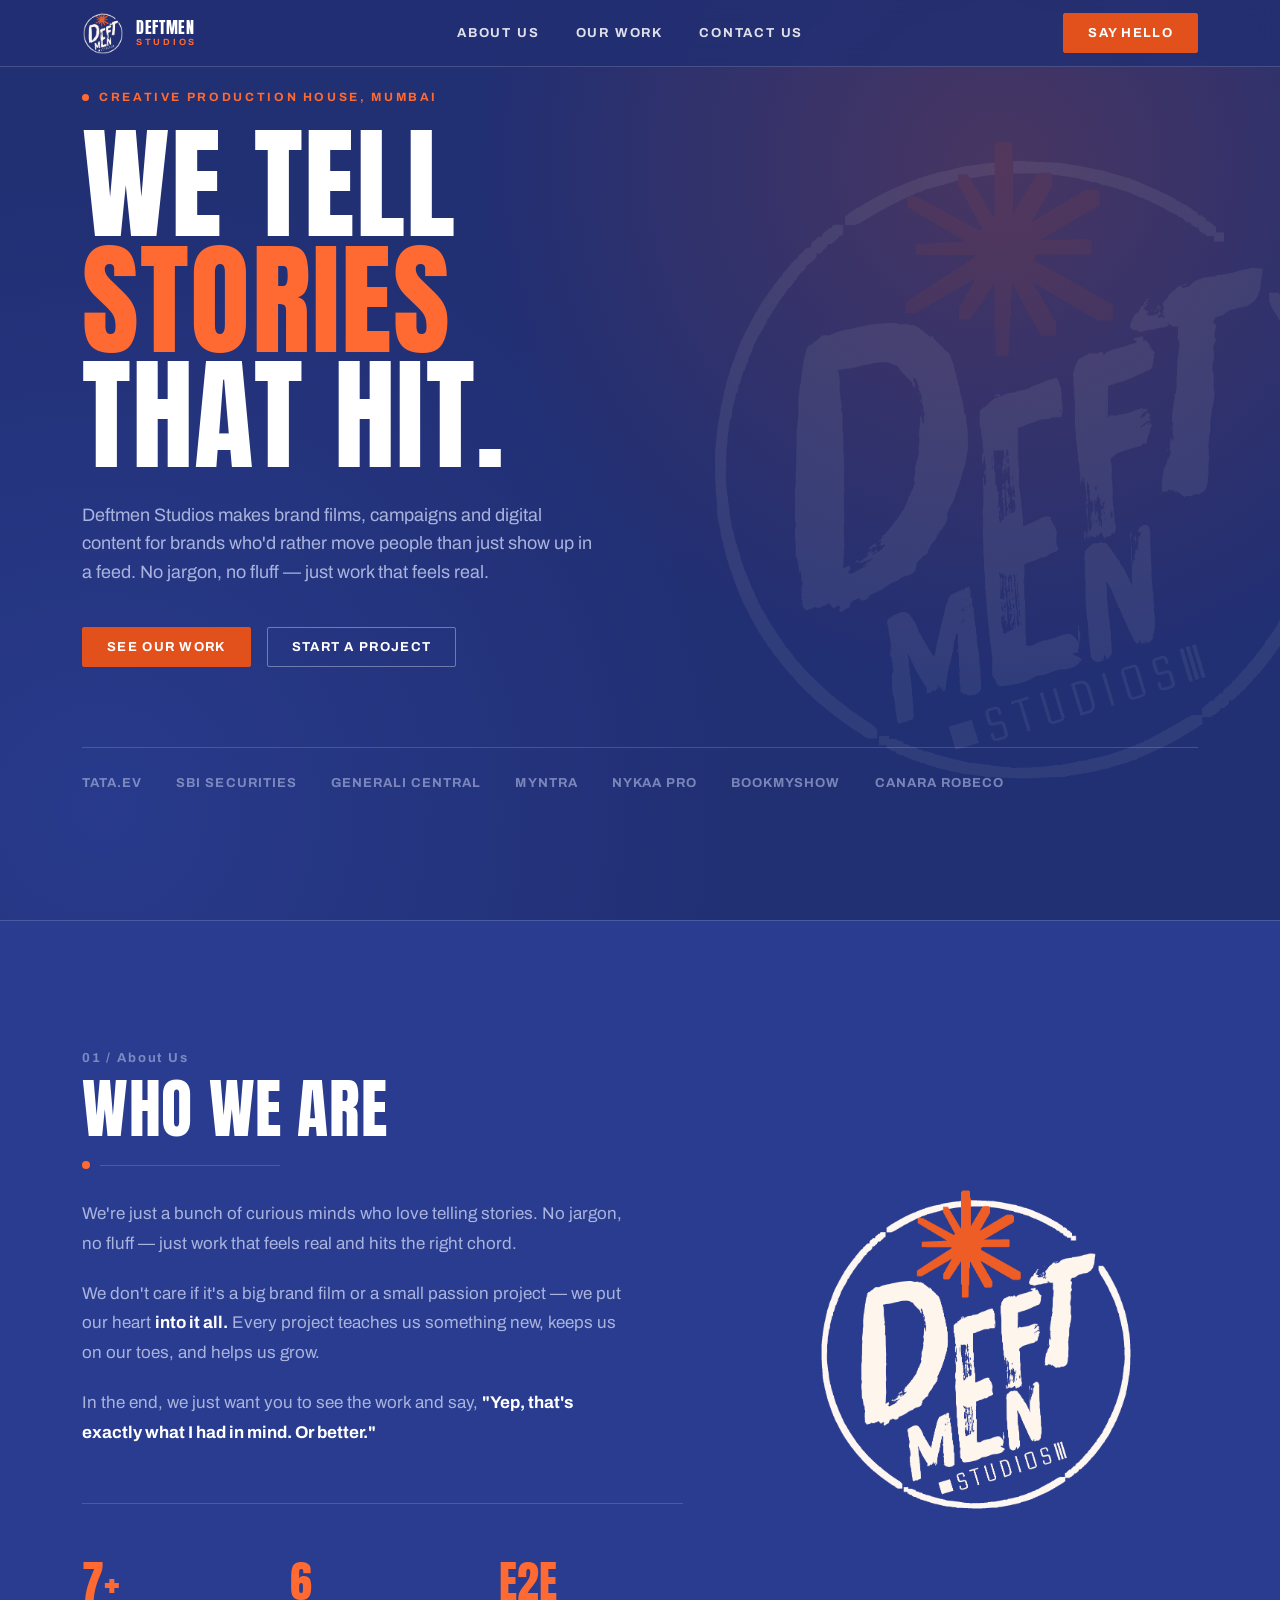
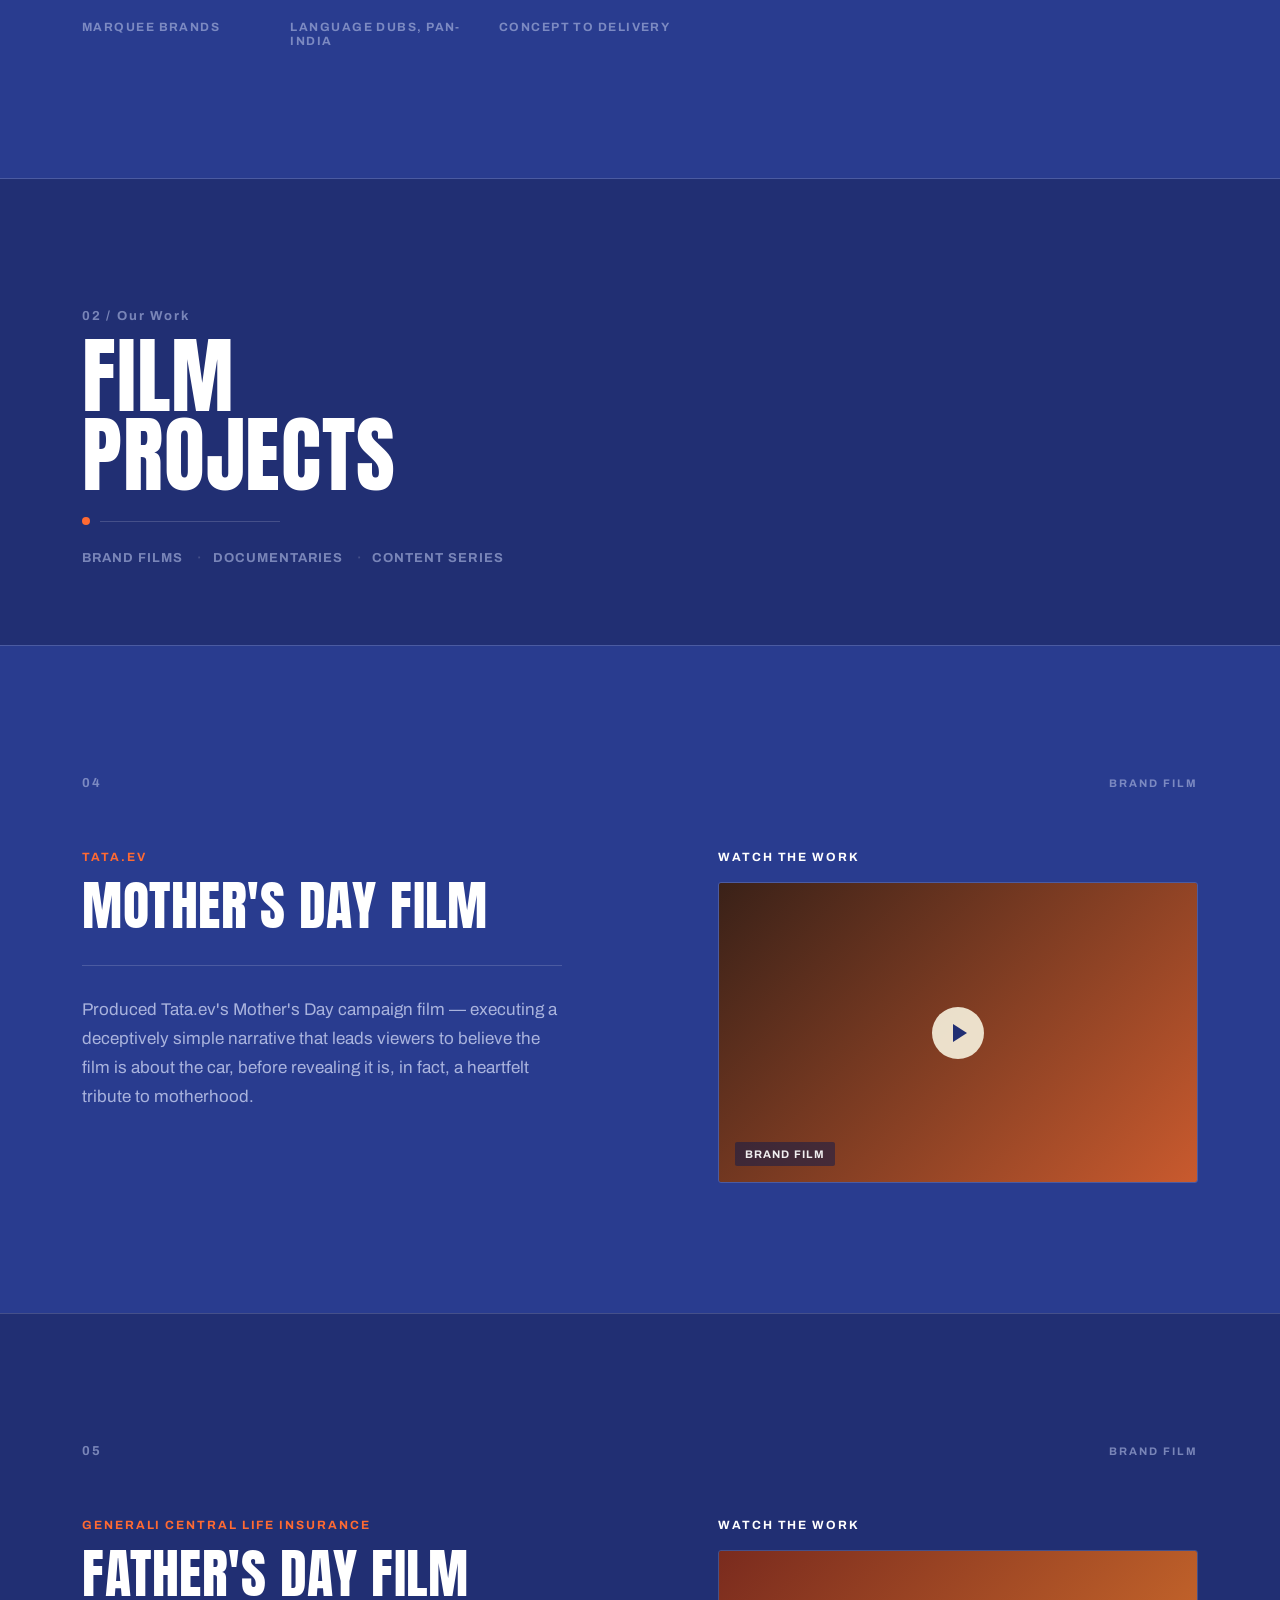
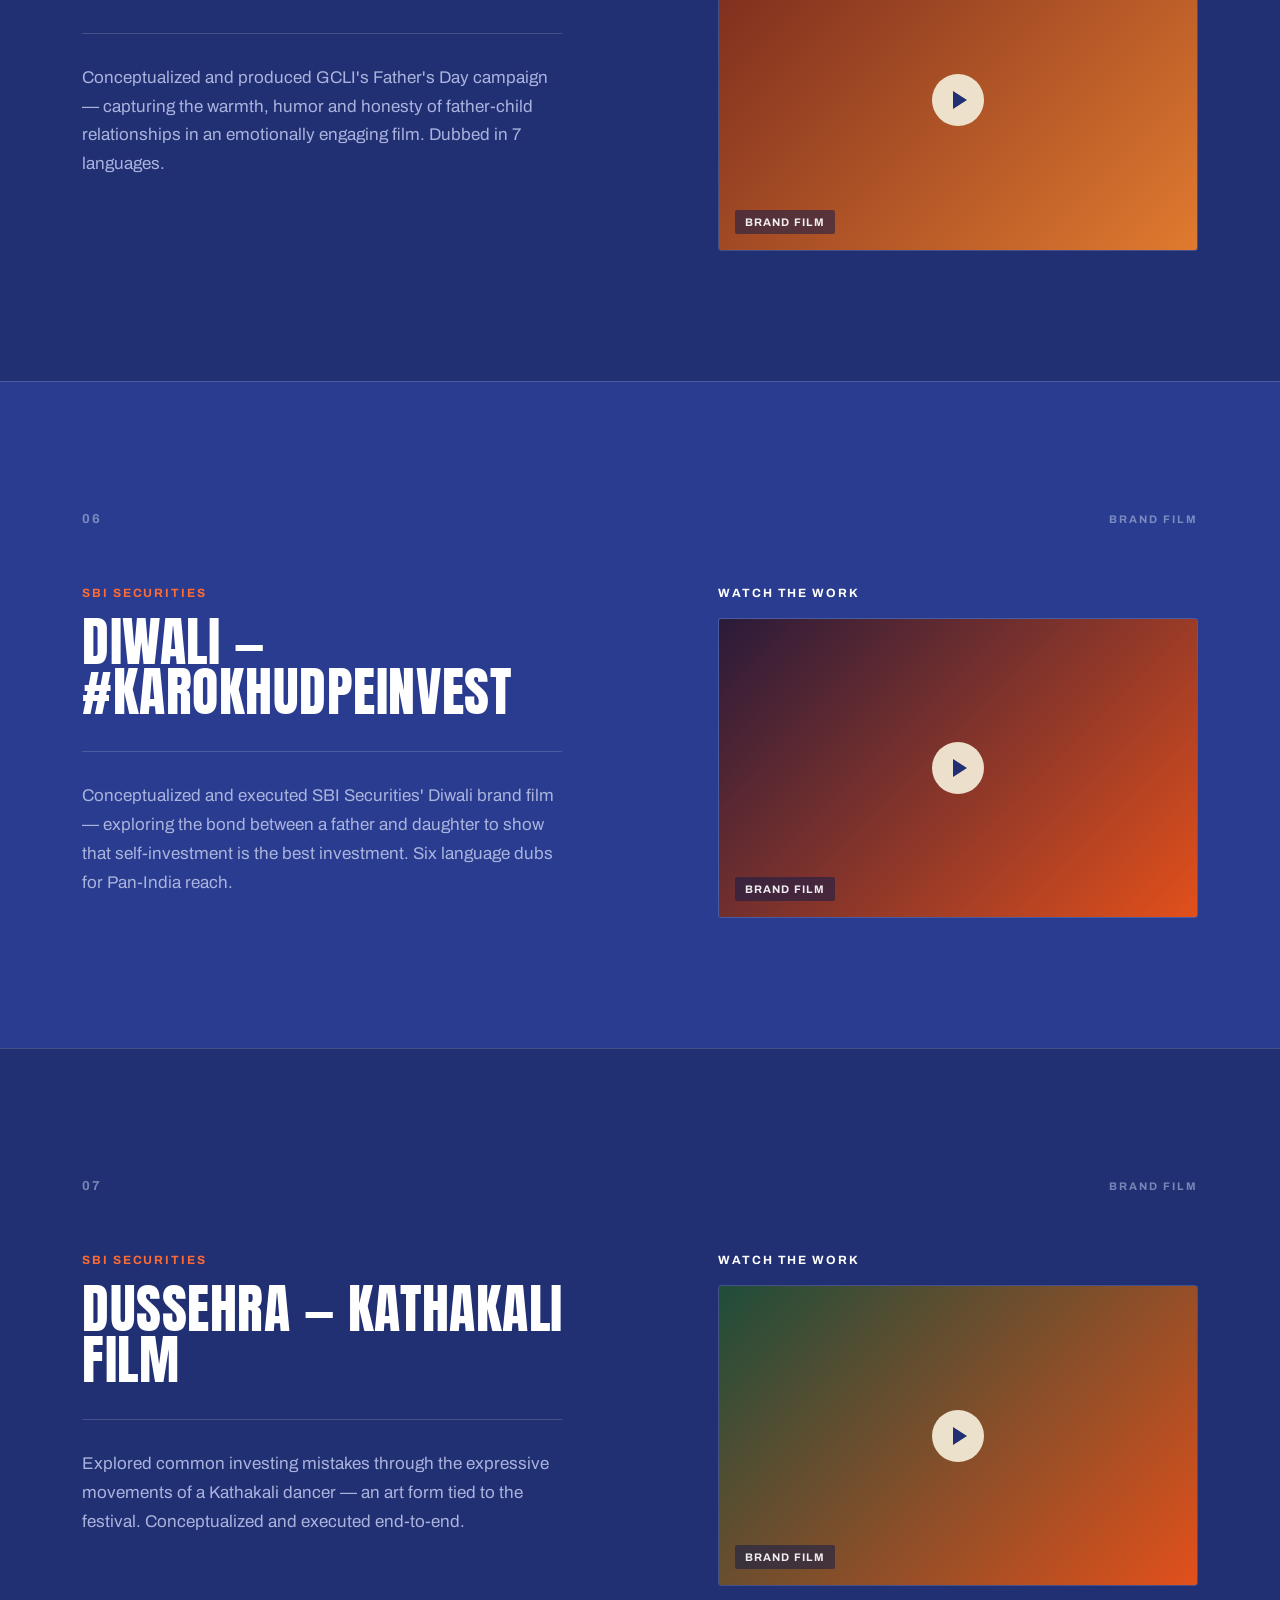
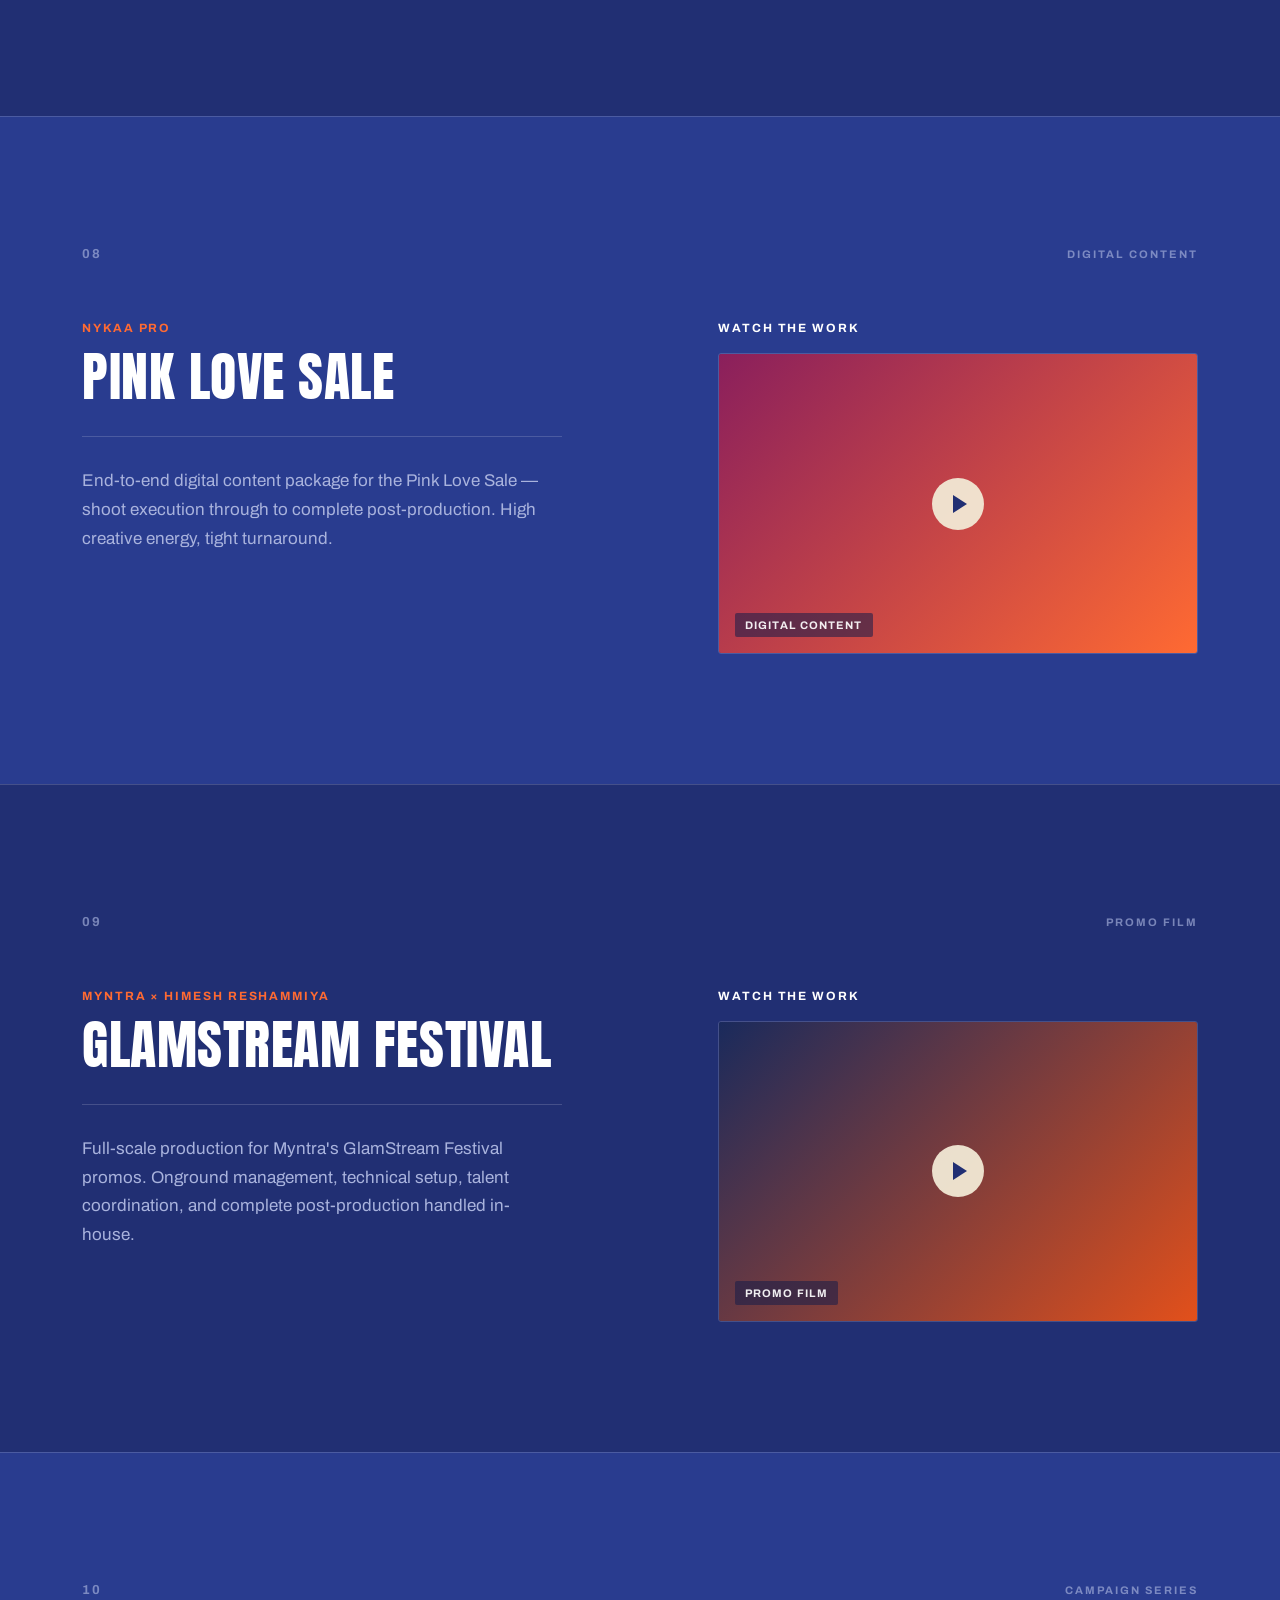
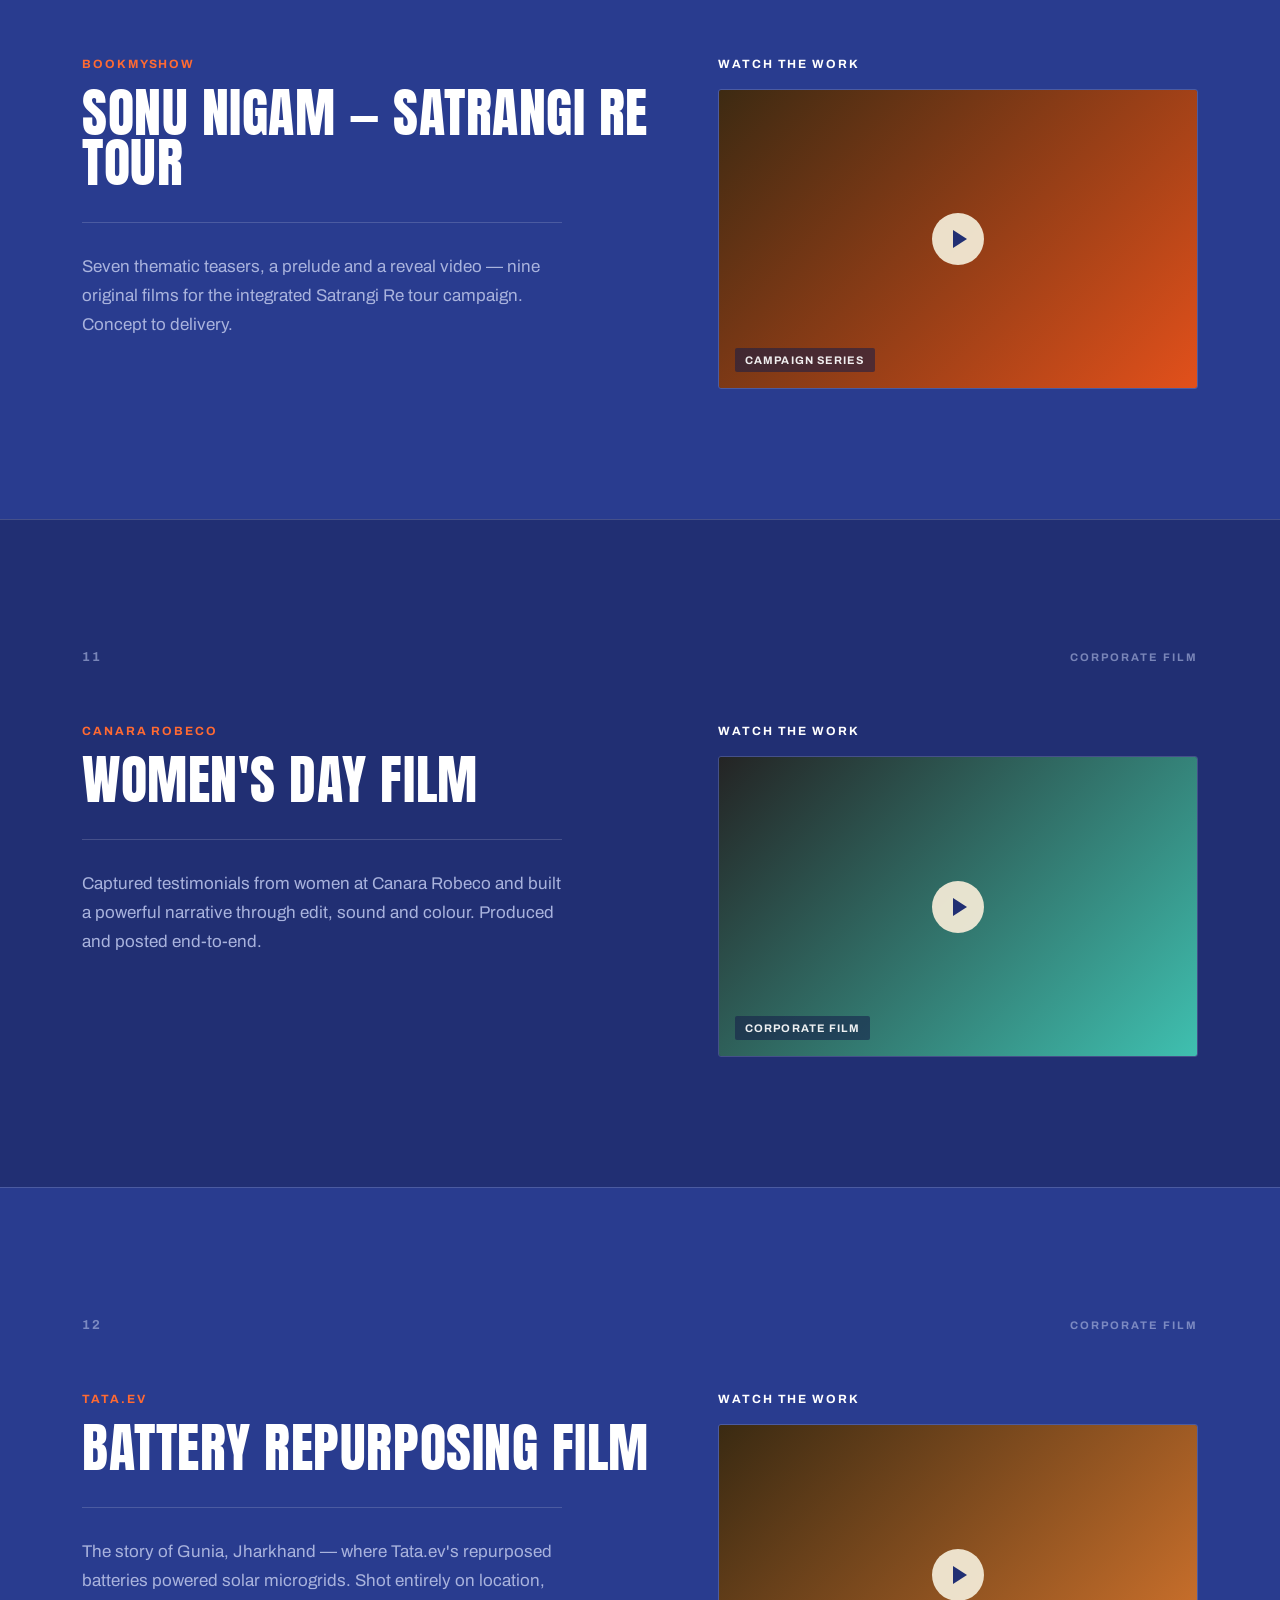
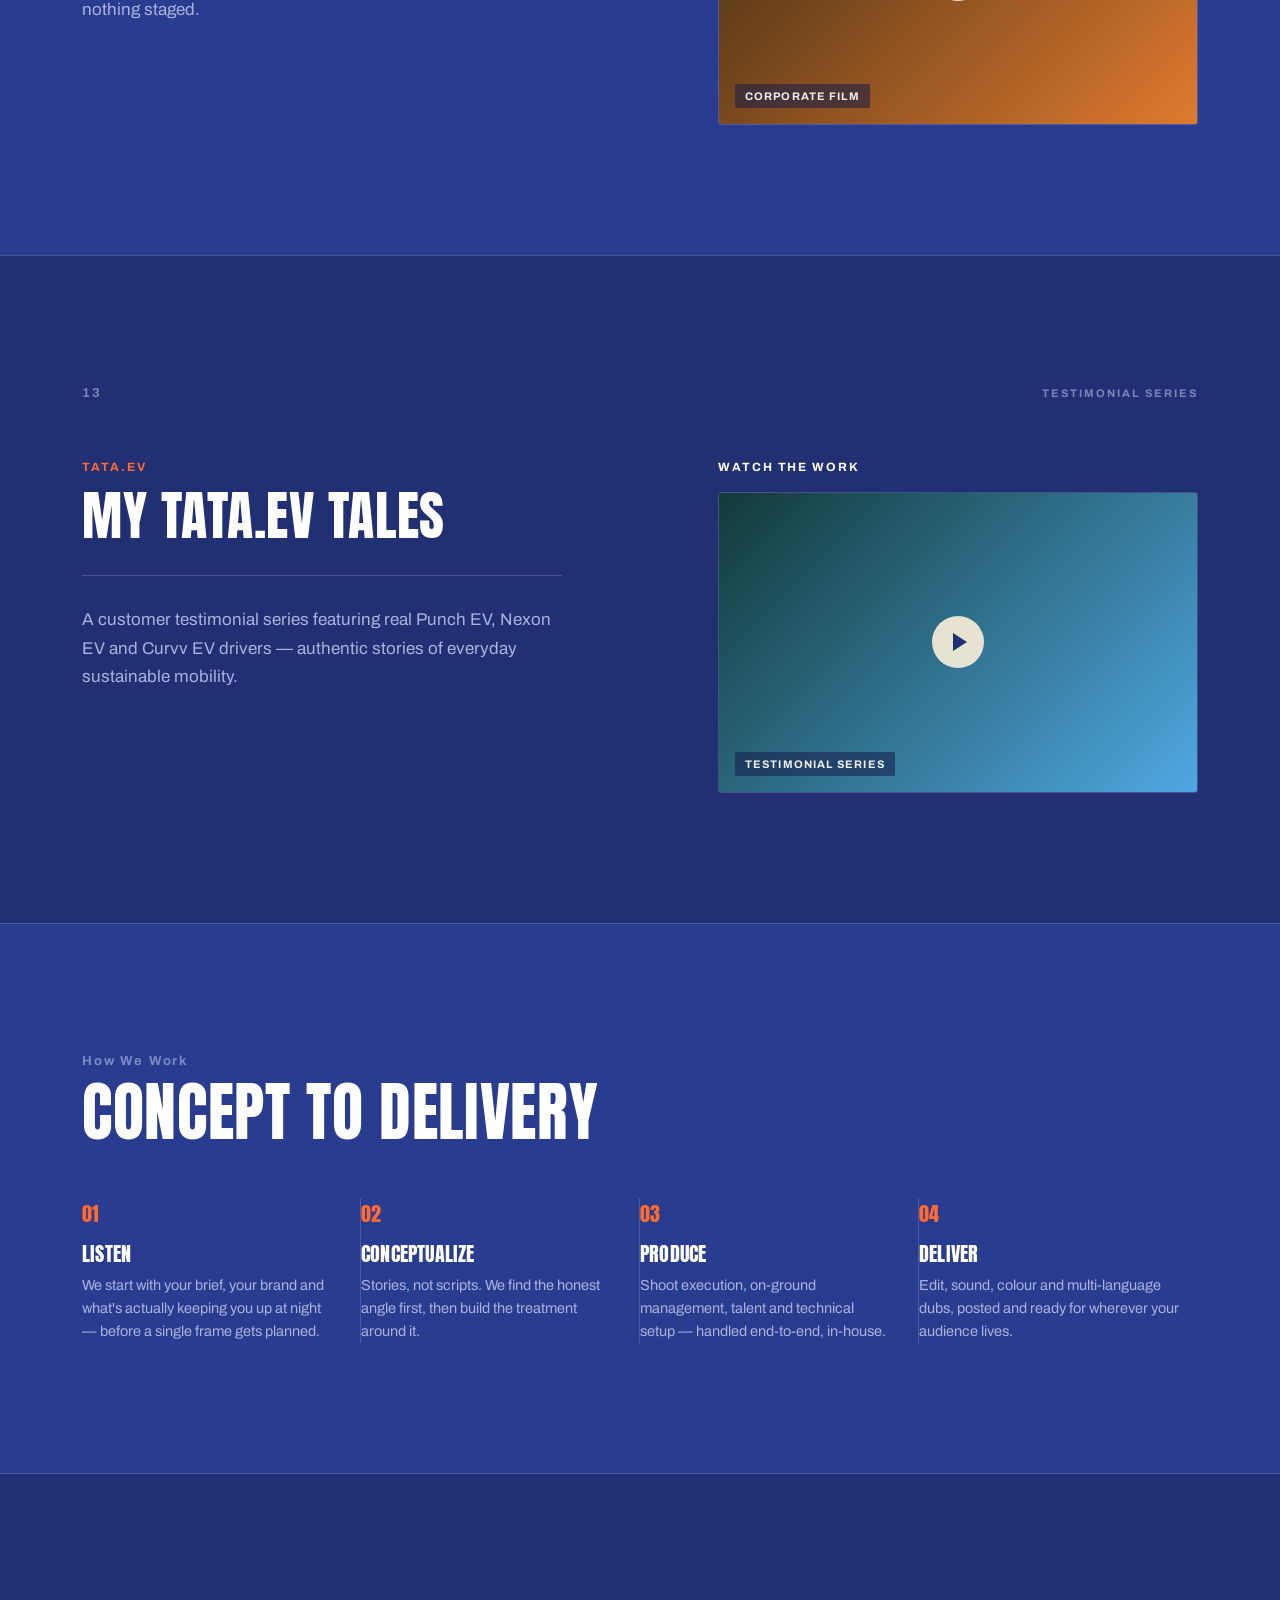
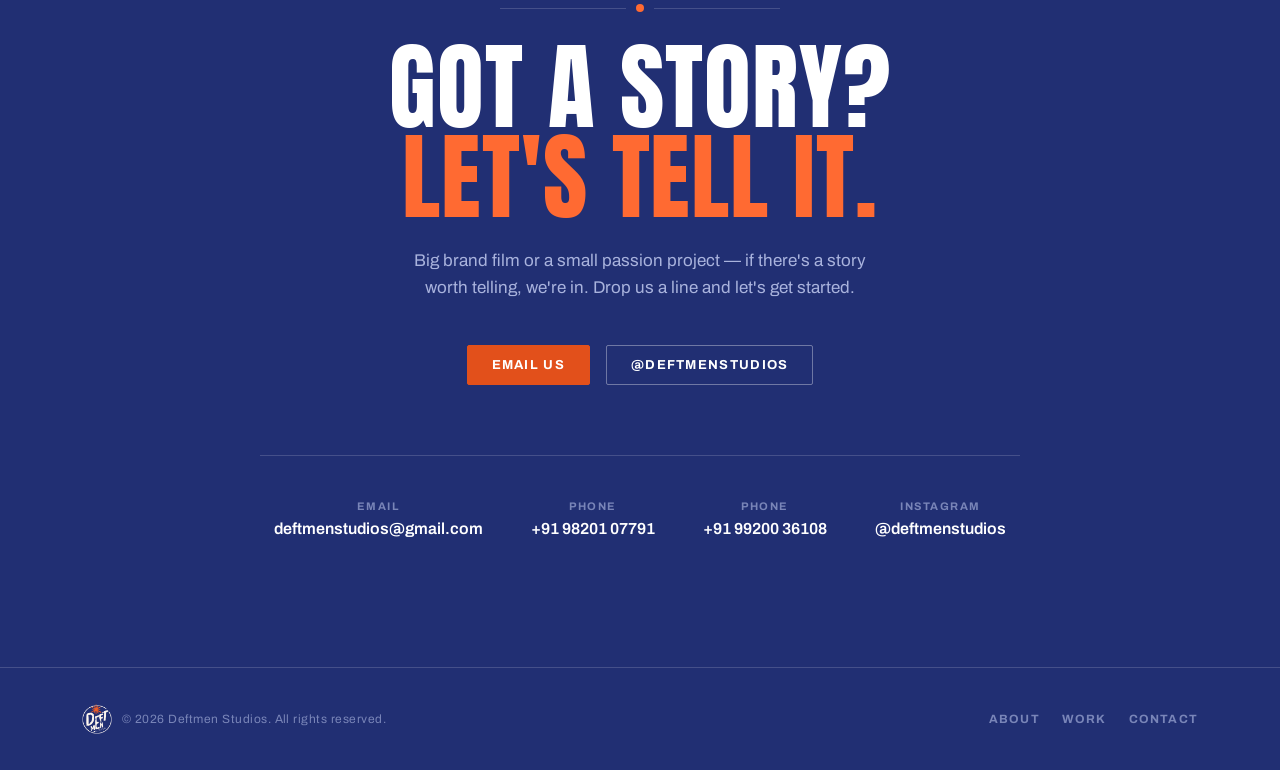
==== commit 957f25f9: "Add files via upload" ====
--- a/index.html
+++ b/index.html
@@ -5,6 +5,9 @@
 <meta name="viewport" content="width=device-width, initial-scale=1.0">
 <title>Deftmen Studios — Creative Production House</title>
 <meta name="description" content="Deftmen Studios is a creative production house making brand films, campaigns and digital content that hit the right chord.">
+<link rel="icon" type="image/png" sizes="32x32" href="assets/favicon-32.png">
+<link rel="icon" type="image/png" sizes="16x16" href="assets/favicon-16.png">
+<link rel="apple-touch-icon" sizes="180x180" href="assets/favicon-180.png">
 <link rel="preconnect" href="https://fonts.googleapis.com">
 <link rel="preconnect" href="https://fonts.gstatic.com" crossorigin>
 <link href="https://fonts.googleapis.com/css2?family=Anton&family=Archivo:ital,wght@0,400;0,500;0,600;0,700;0,800;1,400&display=swap" rel="stylesheet">
@@ -82,6 +85,8 @@
   }
   .rule.short .line{max-width:180px;}
 
+  @keyframes spin{to{transform:rotate(360deg);}}
+
   /* ---------- NAV ---------- */
   header{
     position:fixed;
@@ -95,7 +100,7 @@
     display:flex;
     align-items:center;
     justify-content:space-between;
-    padding:14px 32px;
+    padding:12px 32px;
     max-width:var(--maxw);
     margin:0 auto;
   }
@@ -104,7 +109,7 @@
     align-items:center;
     gap:12px;
   }
-  .brand-badge{width:44px;height:44px;flex-shrink:0;}
+  .brand-badge{width:42px;height:42px;flex-shrink:0;object-fit:contain;}
   .brand-name{
     font-family:var(--display);
     font-size:16px;
@@ -124,7 +129,6 @@
   nav.links a{
     opacity:0.85;
     transition:opacity .2s, color .2s;
-    position:relative;
   }
   nav.links a:hover{opacity:1;color:var(--orange-bright);}
 
@@ -166,15 +170,15 @@
       radial-gradient(circle at 8% 88%, rgba(46,67,160,0.55), transparent 45%);
     pointer-events:none;
   }
-  .hero-sun{
+  .hero-watermark{
     position:absolute;
-    top:50%;left:82%;
-    width:640px;height:640px;
+    top:50%;left:80%;
+    width:640px;height:auto;
     transform:translate(-50%,-50%);
-    opacity:0.10;
-    animation:spin 90s linear infinite;
-  }
-  @keyframes spin{to{transform:translate(-50%,-50%) rotate(360deg);}}
+    opacity:0.07;
+    animation:spin 140s linear infinite;
+    pointer-events:none;
+  }
 
   .hero-inner{
     position:relative;
@@ -225,9 +229,6 @@
     position:relative;
     padding:130px 0;
   }
-  .section-head{
-    margin-bottom:64px;
-  }
   .section-num{
     font-family:var(--body);
     font-size:13px;
@@ -254,6 +255,7 @@
     gap:70px;
     align-items:center;
   }
+  .about-grid > div{min-width:0;}
   .about-copy p{
     color:var(--muted);
     font-size:17px;
@@ -268,17 +270,11 @@
     display:flex;
     align-items:center;
     justify-content:center;
-    position:relative;
-  }
-  .about-badge-wrap{
-    position:relative;
+  }
+  .about-badge{
     width:100%;
-    max-width:340px;
-    aspect-ratio:1/1;
-  }
-  .about-badge-ring{
-    position:absolute;inset:0;
-    animation:spin 70s linear infinite;
+    max-width:320px;
+    animation:spin 90s linear infinite;
   }
 
   .about-stats{
@@ -303,15 +299,13 @@
     font-weight:700;
   }
 
-  /* ---------- WORK ---------- */
+  /* ---------- WORK INTRO (mirrors deck slide 03) ---------- */
   .work-intro{
-    display:flex;
-    justify-content:space-between;
-    align-items:flex-end;
-    gap:40px;
-    flex-wrap:wrap;
-  }
-  .work-filters{
+    background:var(--navy-deep);
+    padding-bottom:80px;
+  }
+  .work-intro .section-title{font-size:clamp(44px, 8vw, 84px);}
+  .work-intro-tags{
     display:flex;
     gap:10px;
     flex-wrap:wrap;
@@ -320,109 +314,124 @@
     letter-spacing:0.08em;
     text-transform:uppercase;
     color:var(--muted-dim);
-  }
-  .work-filters span{
-    padding:8px 14px;
+    margin-top:26px;
+  }
+  .work-intro-tags span::after{content:"·";margin-left:14px;color:var(--navy-line);}
+  .work-intro-tags span:last-child::after{content:none;}
+
+  /* ---------- PROJECT SECTIONS (one per deck slide) ---------- */
+  .project{
+    border-top:1px solid var(--navy-line);
+  }
+  .project.bg-a{background:var(--navy-mid);}
+  .project.bg-b{background:var(--navy-deep);}
+
+  .project-top{
+    display:flex;
+    justify-content:space-between;
+    align-items:center;
+    margin-bottom:60px;
+  }
+  .project-num{
+    font-family:var(--body);
+    font-weight:700;
+    font-size:13px;
+    letter-spacing:0.14em;
+    color:var(--muted-dim);
+  }
+  .project-tag{
+    font-size:11px;
+    font-weight:700;
+    letter-spacing:0.18em;
+    text-transform:uppercase;
+    color:var(--muted-dim);
+  }
+
+  .project-grid{
+    display:grid;
+    grid-template-columns:1.2fr 1fr;
+    gap:60px;
+    align-items:start;
+  }
+  .project-grid > div{min-width:0;}
+  .project-title{overflow-wrap:break-word;word-break:break-word;}
+  .project-client{
+    font-size:12px;
+    font-weight:700;
+    letter-spacing:0.16em;
+    text-transform:uppercase;
+    color:var(--orange-bright);
+    margin-bottom:16px;
+  }
+  .project-title{
+    font-size:clamp(34px, 4.6vw, 54px);
+    color:var(--white);
+    margin-bottom:34px;
+  }
+  .project-desc{
+    color:var(--muted);
+    font-size:17px;
+    line-height:1.7;
+    max-width:480px;
+    padding-top:30px;
+    border-top:1px solid var(--navy-line);
+  }
+
+  .project-watch-label{
+    font-size:12px;
+    font-weight:700;
+    letter-spacing:0.16em;
+    text-transform:uppercase;
+    color:var(--white);
+    margin-bottom:18px;
+    display:block;
+  }
+  .project-thumb-link{
+    display:block;
+    border-radius:3px;
+    overflow:hidden;
     border:1px solid var(--navy-line);
-    border-radius:2px;
-  }
-
-  .work-grid{
-    margin-top:64px;
-    display:grid;
-    grid-template-columns:repeat(2, 1fr);
-    gap:1px;
-    background:var(--navy-line);
-    border:1px solid var(--navy-line);
-  }
-  .work-card{
-    background:var(--navy-deep);
-    padding:44px;
-    display:flex;
-    flex-direction:column;
-    transition:background .25s ease;
-  }
-  .work-card:hover{background:var(--navy-card);}
-  .work-thumb{
+    transition:transform .25s ease, border-color .25s ease;
+  }
+  .project-thumb-link:hover{transform:translateY(-4px);border-color:var(--orange-bright);}
+  .project-thumb{
     width:100%;
     aspect-ratio:16/10;
-    border-radius:3px;
-    margin-bottom:26px;
     position:relative;
-    overflow:hidden;
     display:flex;
     align-items:flex-end;
-    padding:18px;
-    border:1px solid var(--navy-line);
-  }
-  .work-thumb .play{
-    width:46px;height:46px;
+    padding:16px;
+  }
+  .project-thumb .play{
+    width:52px;height:52px;
     border-radius:50%;
-    background:rgba(243,234,214,0.92);
+    background:rgba(243,234,214,0.94);
     display:flex;align-items:center;justify-content:center;
     position:absolute;
     top:50%;left:50%;
     transform:translate(-50%,-50%);
     transition:transform .25s ease;
   }
-  .work-card:hover .work-thumb .play{transform:translate(-50%,-50%) scale(1.1);}
-  .work-thumb .play::before{
+  .project-thumb-link:hover .play{transform:translate(-50%,-50%) scale(1.08);}
+  .project-thumb .play::before{
     content:"";
     border-style:solid;
-    border-width:8px 0 8px 13px;
+    border-width:9px 0 9px 14px;
     border-color:transparent transparent transparent var(--navy-deep);
     margin-left:3px;
   }
-  .work-thumb-tag{
+  .project-thumb-tag{
     position:relative;
     z-index:1;
     font-size:11px;
     font-weight:700;
-    letter-spacing:0.12em;
+    letter-spacing:0.1em;
     text-transform:uppercase;
     color:rgba(255,255,255,0.92);
     background:rgba(20,28,74,0.55);
     padding:6px 10px;
     border-radius:2px;
   }
-
-  .work-client{
-    font-size:12px;
-    font-weight:700;
-    letter-spacing:0.14em;
-    text-transform:uppercase;
-    color:var(--orange-bright);
-    margin-bottom:10px;
-  }
-  .work-title{
-    font-family:var(--display);
-    font-size:28px;
-    text-transform:uppercase;
-    color:var(--white);
-    margin-bottom:14px;
-    line-height:1.05;
-  }
-  .work-desc{
-    color:var(--muted);
-    font-size:15px;
-    line-height:1.65;
-    flex:1;
-  }
-  .work-meta{
-    margin-top:22px;
-    display:flex;
-    align-items:center;
-    justify-content:space-between;
-    font-size:11px;
-    letter-spacing:0.12em;
-    text-transform:uppercase;
-    font-weight:700;
-    color:var(--muted-dim);
-    padding-top:18px;
-    border-top:1px solid var(--navy-line);
-  }
-  .work-meta .watch{color:var(--white);display:flex;align-items:center;gap:6px;}
-  .work-card:hover .work-meta .watch{color:var(--orange-bright);}
 
   /* ---------- PROCESS STRIP ---------- */
   .process{
@@ -459,6 +468,7 @@
   /* ---------- CONTACT ---------- */
   .contact{
     text-align:center;
+    background:var(--navy-deep);
   }
   .contact .rule{max-width:280px;margin:0 auto 30px;}
   .contact h2{
@@ -519,7 +529,7 @@
     gap:16px;
   }
   .footer-brand{display:flex;align-items:center;gap:10px;}
-  .footer-brand svg{width:30px;height:30px;}
+  .footer-brand img{width:30px;height:30px;object-fit:contain;}
   .footer-copy{
     font-size:12px;
     color:var(--muted-dim);
@@ -540,20 +550,22 @@
   @media (max-width: 880px){
     .about-grid{grid-template-columns:1fr;gap:48px;}
     .about-visual{order:-1;max-width:220px;margin:0 auto;}
-    .work-grid{grid-template-columns:1fr;}
+    .project-grid{grid-template-columns:1fr;gap:36px;}
+    .project-desc{max-width:none;}
     .process-grid{grid-template-columns:1fr 1fr;gap:36px 0;}
     .process-item{border-right:none;padding-right:0;}
     .process-item:nth-child(odd){padding-right:24px;}
   }
 
   @media (max-width: 720px){
-    nav.links, .hero-actions .btn.ghost{display:none;}
+    nav.links{display:none;}
     .wrap{padding:0 22px;}
-    section{padding:88px 0;}
+    section{padding:80px 0;}
     .about-stats{grid-template-columns:1fr;gap:26px;}
     .contact-details{gap:30px;flex-direction:column;align-items:center;}
     .process-grid{grid-template-columns:1fr;}
     .process-item{padding-right:0 !important;}
+    .project-top{margin-bottom:36px;}
   }
 
   @media (prefers-reduced-motion: reduce){
@@ -569,17 +581,7 @@
 <header>
   <div class="nav">
     <a href="#top" class="brand">
-      <svg class="brand-badge" viewBox="0 0 120 120" xmlns="http://www.w3.org/2000/svg">
-        <circle cx="60" cy="60" r="54" fill="none" stroke="var(--cream)" stroke-width="2.5" stroke-dasharray="4 4"/>
-        <g stroke="var(--orange-bright)" stroke-width="3" stroke-linecap="round">
-          <line x1="60" y1="8" x2="60" y2="24"/>
-          <line x1="80" y1="13" x2="72" y2="27"/>
-          <line x1="96" y1="27" x2="83" y2="35"/>
-          <line x1="40" y1="13" x2="48" y2="27"/>
-        </g>
-        <text x="60" y="58" text-anchor="middle" font-family="Anton" font-size="24" fill="var(--cream)" transform="rotate(-4 60 58)">DEFT</text>
-        <text x="60" y="80" text-anchor="middle" font-family="Anton" font-size="20" fill="var(--cream)" transform="rotate(-4 60 80)">MEN</text>
-      </svg>
+      <img class="brand-badge" src="assets/deftmen-logo.png" alt="Deftmen Studios logo">
       <span class="brand-name">DEFTMEN<span>STUDIOS</span></span>
     </a>
     <nav class="links">
@@ -593,17 +595,7 @@
 
 <!-- ================= HERO ================= -->
 <section class="hero" id="top">
-  <svg class="hero-sun" viewBox="0 0 200 200" xmlns="http://www.w3.org/2000/svg">
-    <g stroke="#FF6A32" stroke-width="2" stroke-linecap="round">
-      <line x1="100" y1="10" x2="100" y2="40"/>
-      <line x1="150" y1="25" x2="132" y2="50"/>
-      <line x1="185" y1="65" x2="155" y2="78"/>
-      <line x1="50" y1="25" x2="68" y2="50"/>
-      <line x1="15" y1="65" x2="45" y2="78"/>
-      <line x1="100" y1="190" x2="100" y2="160"/>
-    </g>
-    <circle cx="100" cy="100" r="70" fill="none" stroke="#F3EAD6" stroke-width="1.5"/>
-  </svg>
+  <img class="hero-watermark" src="assets/deftmen-logo.png" alt="">
   <div class="wrap hero-inner">
     <div class="eyebrow"><span class="dot"></span>CREATIVE PRODUCTION HOUSE, MUMBAI</div>
     <h1>WE TELL<span class="accent">STORIES</span>THAT HIT.</h1>
@@ -647,153 +639,280 @@
       </div>
 
       <div class="about-visual">
-        <div class="about-badge-wrap">
-          <svg class="about-badge-ring" viewBox="0 0 320 320" xmlns="http://www.w3.org/2000/svg">
-            <circle cx="160" cy="160" r="148" fill="none" stroke="#F3EAD6" stroke-width="3" stroke-dasharray="10 8"/>
-          </svg>
-          <svg viewBox="0 0 320 320" style="position:absolute;inset:0;" xmlns="http://www.w3.org/2000/svg">
-            <g stroke="#FF6A32" stroke-width="5" stroke-linecap="round">
-              <line x1="160" y1="20" x2="160" y2="66"/>
-              <line x1="235" y1="42" x2="205" y2="80"/>
-              <line x1="290" y1="100" x2="240" y2="120"/>
-              <line x1="85" y1="42" x2="115" y2="80"/>
-              <line x1="30" y1="100" x2="80" y2="120"/>
-            </g>
-            <text x="160" y="168" text-anchor="middle" font-family="Anton" font-size="58" fill="#F3EAD6" transform="rotate(-4 160 168)">DEFT</text>
-            <text x="160" y="222" text-anchor="middle" font-family="Anton" font-size="46" fill="#F3EAD6" transform="rotate(-4 160 222)">MEN</text>
-            <text x="160" y="252" text-anchor="middle" font-family="Archivo" font-weight="700" letter-spacing="4" font-size="13" fill="#F3EAD6" transform="rotate(-4 160 252)">STUDIOS</text>
-          </svg>
-        </div>
-      </div>
-    </div>
-  </div>
-</section>
-
-<!-- ================= WORK ================= -->
-<section id="work">
-  <div class="wrap">
-    <div class="work-intro">
-      <div>
-        <div class="section-num">02 / Our Work</div>
-        <h2 class="section-title">Film Projects</h2>
-      </div>
-      <div class="work-filters">
-        <span>Brand Films</span><span>Digital Content</span><span>Campaign Series</span><span>Corporate Films</span>
-      </div>
-    </div>
-
-    <div class="work-grid">
-
-      <div class="work-card">
-        <div class="work-thumb" style="background:linear-gradient(135deg,#3a2118,#c95a2e);">
-          <span class="work-thumb-tag">Brand Film</span>
-          <div class="play"></div>
-        </div>
-        <div class="work-client">Tata.ev</div>
-        <h3 class="work-title">Mother's Day Film</h3>
-        <p class="work-desc">A deceptively simple narrative that leads viewers to believe the film is about the car, before revealing it is, in fact, a heartfelt tribute to motherhood.</p>
-        <div class="work-meta"><span>Brand Film</span><span class="watch">Watch the Work →</span></div>
-      </div>
-
-      <div class="work-card">
-        <div class="work-thumb" style="background:linear-gradient(135deg,#7a2b1e,#e07a2f);">
-          <span class="work-thumb-tag">Brand Film</span>
-          <div class="play"></div>
-        </div>
-        <div class="work-client">Generali Central Life Insurance</div>
-        <h3 class="work-title">Father's Day Film</h3>
-        <p class="work-desc">Conceptualized and produced GCLI's Father's Day campaign — capturing the warmth, humor and honesty of father-child relationships. Dubbed in 7 languages.</p>
-        <div class="work-meta"><span>Brand Film</span><span class="watch">Watch the Work →</span></div>
-      </div>
-
-      <div class="work-card">
-        <div class="work-thumb" style="background:linear-gradient(135deg,#2a1a3a,#e2501b);">
-          <span class="work-thumb-tag">Brand Film</span>
-          <div class="play"></div>
-        </div>
-        <div class="work-client">SBI Securities</div>
-        <h3 class="work-title">Diwali — #KaroKhudPeInvest</h3>
-        <p class="work-desc">Exploring the bond between a father and daughter to show that self-investment is the best investment. Six language dubs for Pan-India reach.</p>
-        <div class="work-meta"><span>Brand Film</span><span class="watch">Watch the Work →</span></div>
-      </div>
-
-      <div class="work-card">
-        <div class="work-thumb" style="background:linear-gradient(135deg,#1f4d3a,#e2501b);">
-          <span class="work-thumb-tag">Brand Film</span>
-          <div class="play"></div>
-        </div>
-        <div class="work-client">SBI Securities</div>
-        <h3 class="work-title">Dussehra — Kathakali Film</h3>
-        <p class="work-desc">Explored common investing mistakes through the expressive movements of a Kathakali dancer — an art form tied to the festival. Conceptualized and executed end-to-end.</p>
-        <div class="work-meta"><span>Brand Film</span><span class="watch">Watch the Work →</span></div>
-      </div>
-
-      <div class="work-card">
-        <div class="work-thumb" style="background:linear-gradient(135deg,#8a1f5c,#ff6a32);">
-          <span class="work-thumb-tag">Digital Content</span>
-          <div class="play"></div>
-        </div>
-        <div class="work-client">Nykaa Pro</div>
-        <h3 class="work-title">Pink Love Sale</h3>
-        <p class="work-desc">End-to-end digital content package for the Pink Love Sale — shoot execution through to complete post-production. High creative energy, tight turnaround.</p>
-        <div class="work-meta"><span>Digital Content</span><span class="watch">Watch the Work →</span></div>
-      </div>
-
-      <div class="work-card">
-        <div class="work-thumb" style="background:linear-gradient(135deg,#1a2a5c,#e2501b);">
-          <span class="work-thumb-tag">Promo Film</span>
-          <div class="play"></div>
-        </div>
-        <div class="work-client">Myntra × Himesh Reshammiya</div>
-        <h3 class="work-title">GlamStream Festival</h3>
-        <p class="work-desc">Full-scale production for Myntra's GlamStream Festival promos. Onground management, technical setup, talent coordination, and complete post-production handled in-house.</p>
-        <div class="work-meta"><span>Promo Film</span><span class="watch">Watch the Work →</span></div>
-      </div>
-
-      <div class="work-card">
-        <div class="work-thumb" style="background:linear-gradient(135deg,#3d2a12,#e2501b);">
-          <span class="work-thumb-tag">Campaign Series</span>
-          <div class="play"></div>
-        </div>
-        <div class="work-client">BookMyShow</div>
-        <h3 class="work-title">Sonu Nigam — Satrangi Re Tour</h3>
-        <p class="work-desc">Seven thematic teasers, a prelude and a reveal video — nine original films for the integrated Satrangi Re tour campaign. Concept to delivery.</p>
-        <div class="work-meta"><span>Campaign Series</span><span class="watch">Watch the Work →</span></div>
-      </div>
-
-      <div class="work-card">
-        <div class="work-thumb" style="background:linear-gradient(135deg,#242424,#3fc0b0);">
-          <span class="work-thumb-tag">Corporate Film</span>
-          <div class="play"></div>
-        </div>
-        <div class="work-client">Canara Robeco</div>
-        <h3 class="work-title">Women's Day Film</h3>
-        <p class="work-desc">Captured testimonials from women at Canara Robeco and built a powerful narrative through edit, sound and colour. Produced and posted end-to-end.</p>
-        <div class="work-meta"><span>Corporate Film</span><span class="watch">Watch the Work →</span></div>
-      </div>
-
-      <div class="work-card">
-        <div class="work-thumb" style="background:linear-gradient(135deg,#3a2a12,#e07a2f);">
-          <span class="work-thumb-tag">Corporate Film</span>
-          <div class="play"></div>
-        </div>
-        <div class="work-client">Tata.ev</div>
-        <h3 class="work-title">Battery Repurposing Film</h3>
-        <p class="work-desc">The story of Gunia, Jharkhand — where Tata.ev's repurposed batteries powered solar microgrids. Shot entirely on location, nothing staged.</p>
-        <div class="work-meta"><span>Corporate Film</span><span class="watch">Watch the Work →</span></div>
-      </div>
-
-      <div class="work-card">
-        <div class="work-thumb" style="background:linear-gradient(135deg,#123a3a,#4fa8e2);">
-          <span class="work-thumb-tag">Testimonial Series</span>
-          <div class="play"></div>
-        </div>
-        <div class="work-client">Tata.ev</div>
-        <h3 class="work-title">My Tata.ev Tales</h3>
-        <p class="work-desc">A customer testimonial series featuring real Punch EV, Nexon EV and Curvv EV drivers — authentic stories of everyday sustainable mobility.</p>
-        <div class="work-meta"><span>Testimonial Series</span><span class="watch">Watch the Work →</span></div>
-      </div>
-
+        <img class="about-badge" src="assets/deftmen-logo.png" alt="Deftmen Studios circular badge logo">
+      </div>
+    </div>
+  </div>
+</section>
+
+<!-- ================= WORK INTRO (deck slide 03) ================= -->
+<section class="work-intro" id="work">
+  <div class="wrap">
+    <div class="section-num">02 / Our Work</div>
+    <h2 class="section-title">Film<br>Projects</h2>
+    <div class="rule short"><div class="dot"></div><div class="line"></div></div>
+    <div class="work-intro-tags">
+      <span>Brand films</span><span>Documentaries</span><span>Content series</span>
+    </div>
+  </div>
+</section>
+
+<!-- ================= PROJECT 04 — Tata.ev Mother's Day Film ================= -->
+<section class="project bg-a">
+  <div class="wrap">
+    <div class="project-top">
+      <div class="project-num">04</div>
+      <div class="project-tag">Brand Film</div>
+    </div>
+    <div class="project-grid">
+      <div>
+        <div class="project-client">Tata.ev</div>
+        <h3 class="project-title">Mother's Day Film</h3>
+        <p class="project-desc">Produced Tata.ev's Mother's Day campaign film — executing a deceptively simple narrative that leads viewers to believe the film is about the car, before revealing it is, in fact, a heartfelt tribute to motherhood.</p>
+      </div>
+      <div>
+        <span class="project-watch-label">Watch the Work</span>
+        <a class="project-thumb-link" href="https://www.instagram.com/deftmenstudios/" target="_blank" rel="noopener">
+          <div class="project-thumb" style="background:linear-gradient(135deg,#3a2118,#c95a2e);">
+            <span class="project-thumb-tag">Brand Film</span>
+            <div class="play"></div>
+          </div>
+        </a>
+      </div>
+    </div>
+  </div>
+</section>
+
+<!-- ================= PROJECT 05 — Generali Central Father's Day Film ================= -->
+<section class="project bg-b">
+  <div class="wrap">
+    <div class="project-top">
+      <div class="project-num">05</div>
+      <div class="project-tag">Brand Film</div>
+    </div>
+    <div class="project-grid">
+      <div>
+        <div class="project-client">Generali Central Life Insurance</div>
+        <h3 class="project-title">Father's Day Film</h3>
+        <p class="project-desc">Conceptualized and produced GCLI's Father's Day campaign — capturing the warmth, humor and honesty of father-child relationships in an emotionally engaging film. Dubbed in 7 languages.</p>
+      </div>
+      <div>
+        <span class="project-watch-label">Watch the Work</span>
+        <a class="project-thumb-link" href="https://www.instagram.com/deftmenstudios/" target="_blank" rel="noopener">
+          <div class="project-thumb" style="background:linear-gradient(135deg,#7a2b1e,#e07a2f);">
+            <span class="project-thumb-tag">Brand Film</span>
+            <div class="play"></div>
+          </div>
+        </a>
+      </div>
+    </div>
+  </div>
+</section>
+
+<!-- ================= PROJECT 06 — SBI Securities Diwali ================= -->
+<section class="project bg-a">
+  <div class="wrap">
+    <div class="project-top">
+      <div class="project-num">06</div>
+      <div class="project-tag">Brand Film</div>
+    </div>
+    <div class="project-grid">
+      <div>
+        <div class="project-client">SBI Securities</div>
+        <h3 class="project-title">Diwali — #KaroKhudPeInvest</h3>
+        <p class="project-desc">Conceptualized and executed SBI Securities' Diwali brand film — exploring the bond between a father and daughter to show that self-investment is the best investment. Six language dubs for Pan-India reach.</p>
+      </div>
+      <div>
+        <span class="project-watch-label">Watch the Work</span>
+        <a class="project-thumb-link" href="https://www.instagram.com/deftmenstudios/" target="_blank" rel="noopener">
+          <div class="project-thumb" style="background:linear-gradient(135deg,#2a1a3a,#e2501b);">
+            <span class="project-thumb-tag">Brand Film</span>
+            <div class="play"></div>
+          </div>
+        </a>
+      </div>
+    </div>
+  </div>
+</section>
+
+<!-- ================= PROJECT 07 — SBI Securities Dussehra ================= -->
+<section class="project bg-b">
+  <div class="wrap">
+    <div class="project-top">
+      <div class="project-num">07</div>
+      <div class="project-tag">Brand Film</div>
+    </div>
+    <div class="project-grid">
+      <div>
+        <div class="project-client">SBI Securities</div>
+        <h3 class="project-title">Dussehra — Kathakali Film</h3>
+        <p class="project-desc">Explored common investing mistakes through the expressive movements of a Kathakali dancer — an art form tied to the festival. Conceptualized and executed end-to-end.</p>
+      </div>
+      <div>
+        <span class="project-watch-label">Watch the Work</span>
+        <a class="project-thumb-link" href="https://www.instagram.com/deftmenstudios/" target="_blank" rel="noopener">
+          <div class="project-thumb" style="background:linear-gradient(135deg,#1f4d3a,#e2501b);">
+            <span class="project-thumb-tag">Brand Film</span>
+            <div class="play"></div>
+          </div>
+        </a>
+      </div>
+    </div>
+  </div>
+</section>
+
+<!-- ================= PROJECT 08 — Nykaa Pro Pink Love Sale ================= -->
+<section class="project bg-a">
+  <div class="wrap">
+    <div class="project-top">
+      <div class="project-num">08</div>
+      <div class="project-tag">Digital Content</div>
+    </div>
+    <div class="project-grid">
+      <div>
+        <div class="project-client">Nykaa Pro</div>
+        <h3 class="project-title">Pink Love Sale</h3>
+        <p class="project-desc">End-to-end digital content package for the Pink Love Sale — shoot execution through to complete post-production. High creative energy, tight turnaround.</p>
+      </div>
+      <div>
+        <span class="project-watch-label">Watch the Work</span>
+        <a class="project-thumb-link" href="https://www.instagram.com/deftmenstudios/" target="_blank" rel="noopener">
+          <div class="project-thumb" style="background:linear-gradient(135deg,#8a1f5c,#ff6a32);">
+            <span class="project-thumb-tag">Digital Content</span>
+            <div class="play"></div>
+          </div>
+        </a>
+      </div>
+    </div>
+  </div>
+</section>
+
+<!-- ================= PROJECT 09 — Myntra x Himesh Reshammiya ================= -->
+<section class="project bg-b">
+  <div class="wrap">
+    <div class="project-top">
+      <div class="project-num">09</div>
+      <div class="project-tag">Promo Film</div>
+    </div>
+    <div class="project-grid">
+      <div>
+        <div class="project-client">Myntra × Himesh Reshammiya</div>
+        <h3 class="project-title">GlamStream Festival</h3>
+        <p class="project-desc">Full-scale production for Myntra's GlamStream Festival promos. Onground management, technical setup, talent coordination, and complete post-production handled in-house.</p>
+      </div>
+      <div>
+        <span class="project-watch-label">Watch the Work</span>
+        <a class="project-thumb-link" href="https://www.instagram.com/deftmenstudios/" target="_blank" rel="noopener">
+          <div class="project-thumb" style="background:linear-gradient(135deg,#1a2a5c,#e2501b);">
+            <span class="project-thumb-tag">Promo Film</span>
+            <div class="play"></div>
+          </div>
+        </a>
+      </div>
+    </div>
+  </div>
+</section>
+
+<!-- ================= PROJECT 10 — BookMyShow Sonu Nigam ================= -->
+<section class="project bg-a">
+  <div class="wrap">
+    <div class="project-top">
+      <div class="project-num">10</div>
+      <div class="project-tag">Campaign Series</div>
+    </div>
+    <div class="project-grid">
+      <div>
+        <div class="project-client">BookMyShow</div>
+        <h3 class="project-title">Sonu Nigam — Satrangi Re Tour</h3>
+        <p class="project-desc">Seven thematic teasers, a prelude and a reveal video — nine original films for the integrated Satrangi Re tour campaign. Concept to delivery.</p>
+      </div>
+      <div>
+        <span class="project-watch-label">Watch the Work</span>
+        <a class="project-thumb-link" href="https://www.instagram.com/deftmenstudios/" target="_blank" rel="noopener">
+          <div class="project-thumb" style="background:linear-gradient(135deg,#3d2a12,#e2501b);">
+            <span class="project-thumb-tag">Campaign Series</span>
+            <div class="play"></div>
+          </div>
+        </a>
+      </div>
+    </div>
+  </div>
+</section>
+
+<!-- ================= PROJECT 11 — Canara Robeco Women's Day ================= -->
+<section class="project bg-b">
+  <div class="wrap">
+    <div class="project-top">
+      <div class="project-num">11</div>
+      <div class="project-tag">Corporate Film</div>
+    </div>
+    <div class="project-grid">
+      <div>
+        <div class="project-client">Canara Robeco</div>
+        <h3 class="project-title">Women's Day Film</h3>
+        <p class="project-desc">Captured testimonials from women at Canara Robeco and built a powerful narrative through edit, sound and colour. Produced and posted end-to-end.</p>
+      </div>
+      <div>
+        <span class="project-watch-label">Watch the Work</span>
+        <a class="project-thumb-link" href="https://www.instagram.com/reel/DILjeXpi_T3/" target="_blank" rel="noopener">
+          <div class="project-thumb" style="background:linear-gradient(135deg,#242424,#3fc0b0);">
+            <span class="project-thumb-tag">Corporate Film</span>
+            <div class="play"></div>
+          </div>
+        </a>
+      </div>
+    </div>
+  </div>
+</section>
+
+<!-- ================= PROJECT 12 — Tata.ev Battery Repurposing ================= -->
+<section class="project bg-a">
+  <div class="wrap">
+    <div class="project-top">
+      <div class="project-num">12</div>
+      <div class="project-tag">Corporate Film</div>
+    </div>
+    <div class="project-grid">
+      <div>
+        <div class="project-client">Tata.ev</div>
+        <h3 class="project-title">Battery Repurposing Film</h3>
+        <p class="project-desc">The story of Gunia, Jharkhand — where Tata.ev's repurposed batteries powered solar microgrids. Shot entirely on location, nothing staged.</p>
+      </div>
+      <div>
+        <span class="project-watch-label">Watch the Work</span>
+        <a class="project-thumb-link" href="https://www.instagram.com/deftmenstudios/" target="_blank" rel="noopener">
+          <div class="project-thumb" style="background:linear-gradient(135deg,#3a2a12,#e07a2f);">
+            <span class="project-thumb-tag">Corporate Film</span>
+            <div class="play"></div>
+          </div>
+        </a>
+      </div>
+    </div>
+  </div>
+</section>
+
+<!-- ================= PROJECT 13 — Tata.ev My Tata.ev Tales ================= -->
+<section class="project bg-b">
+  <div class="wrap">
+    <div class="project-top">
+      <div class="project-num">13</div>
+      <div class="project-tag">Testimonial Series</div>
+    </div>
+    <div class="project-grid">
+      <div>
+        <div class="project-client">Tata.ev</div>
+        <h3 class="project-title">My Tata.ev Tales</h3>
+        <p class="project-desc">A customer testimonial series featuring real Punch EV, Nexon EV and Curvv EV drivers — authentic stories of everyday sustainable mobility.</p>
+      </div>
+      <div>
+        <span class="project-watch-label">Watch the Work</span>
+        <a class="project-thumb-link" href="https://www.instagram.com/deftmenstudios/" target="_blank" rel="noopener">
+          <div class="project-thumb" style="background:linear-gradient(135deg,#123a3a,#4fa8e2);">
+            <span class="project-thumb-tag">Testimonial Series</span>
+            <div class="play"></div>
+          </div>
+        </a>
+      </div>
     </div>
   </div>
 </section>
@@ -836,7 +955,7 @@
     <p class="contact-sub">Big brand film or a small passion project — if there's a story worth telling, we're in. Drop us a line and let's get started.</p>
     <div class="contact-actions">
       <a href="mailto:deftmenstudios@gmail.com" class="btn">Email Us</a>
-      <a href="https://instagram.com/deftmenstudios" class="btn ghost">@deftmenstudios</a>
+      <a href="https://www.instagram.com/deftmenstudios/" target="_blank" rel="noopener" class="btn ghost">@deftmenstudios</a>
     </div>
 
     <div class="contact-details">
@@ -854,7 +973,7 @@
       </div>
       <div>
         <div class="contact-detail-label">Instagram</div>
-        <div class="contact-detail-value"><a href="https://instagram.com/deftmenstudios">@deftmenstudios</a></div>
+        <div class="contact-detail-value"><a href="https://www.instagram.com/deftmenstudios/" target="_blank" rel="noopener">@deftmenstudios</a></div>
       </div>
     </div>
   </div>
@@ -864,11 +983,7 @@
 <footer>
   <div class="wrap footer-inner">
     <div class="footer-brand">
-      <svg viewBox="0 0 120 120" xmlns="http://www.w3.org/2000/svg">
-        <circle cx="60" cy="60" r="54" fill="none" stroke="#F3EAD6" stroke-width="2.5"/>
-        <text x="60" y="58" text-anchor="middle" font-family="Anton" font-size="22" fill="#F3EAD6" transform="rotate(-4 60 58)">DEFT</text>
-        <text x="60" y="80" text-anchor="middle" font-family="Anton" font-size="18" fill="#F3EAD6" transform="rotate(-4 60 80)">MEN</text>
-      </svg>
+      <img src="assets/deftmen-logo.png" alt="Deftmen Studios logo">
       <div class="footer-copy">© 2026 Deftmen Studios. All rights reserved.</div>
     </div>
     <div class="footer-social">
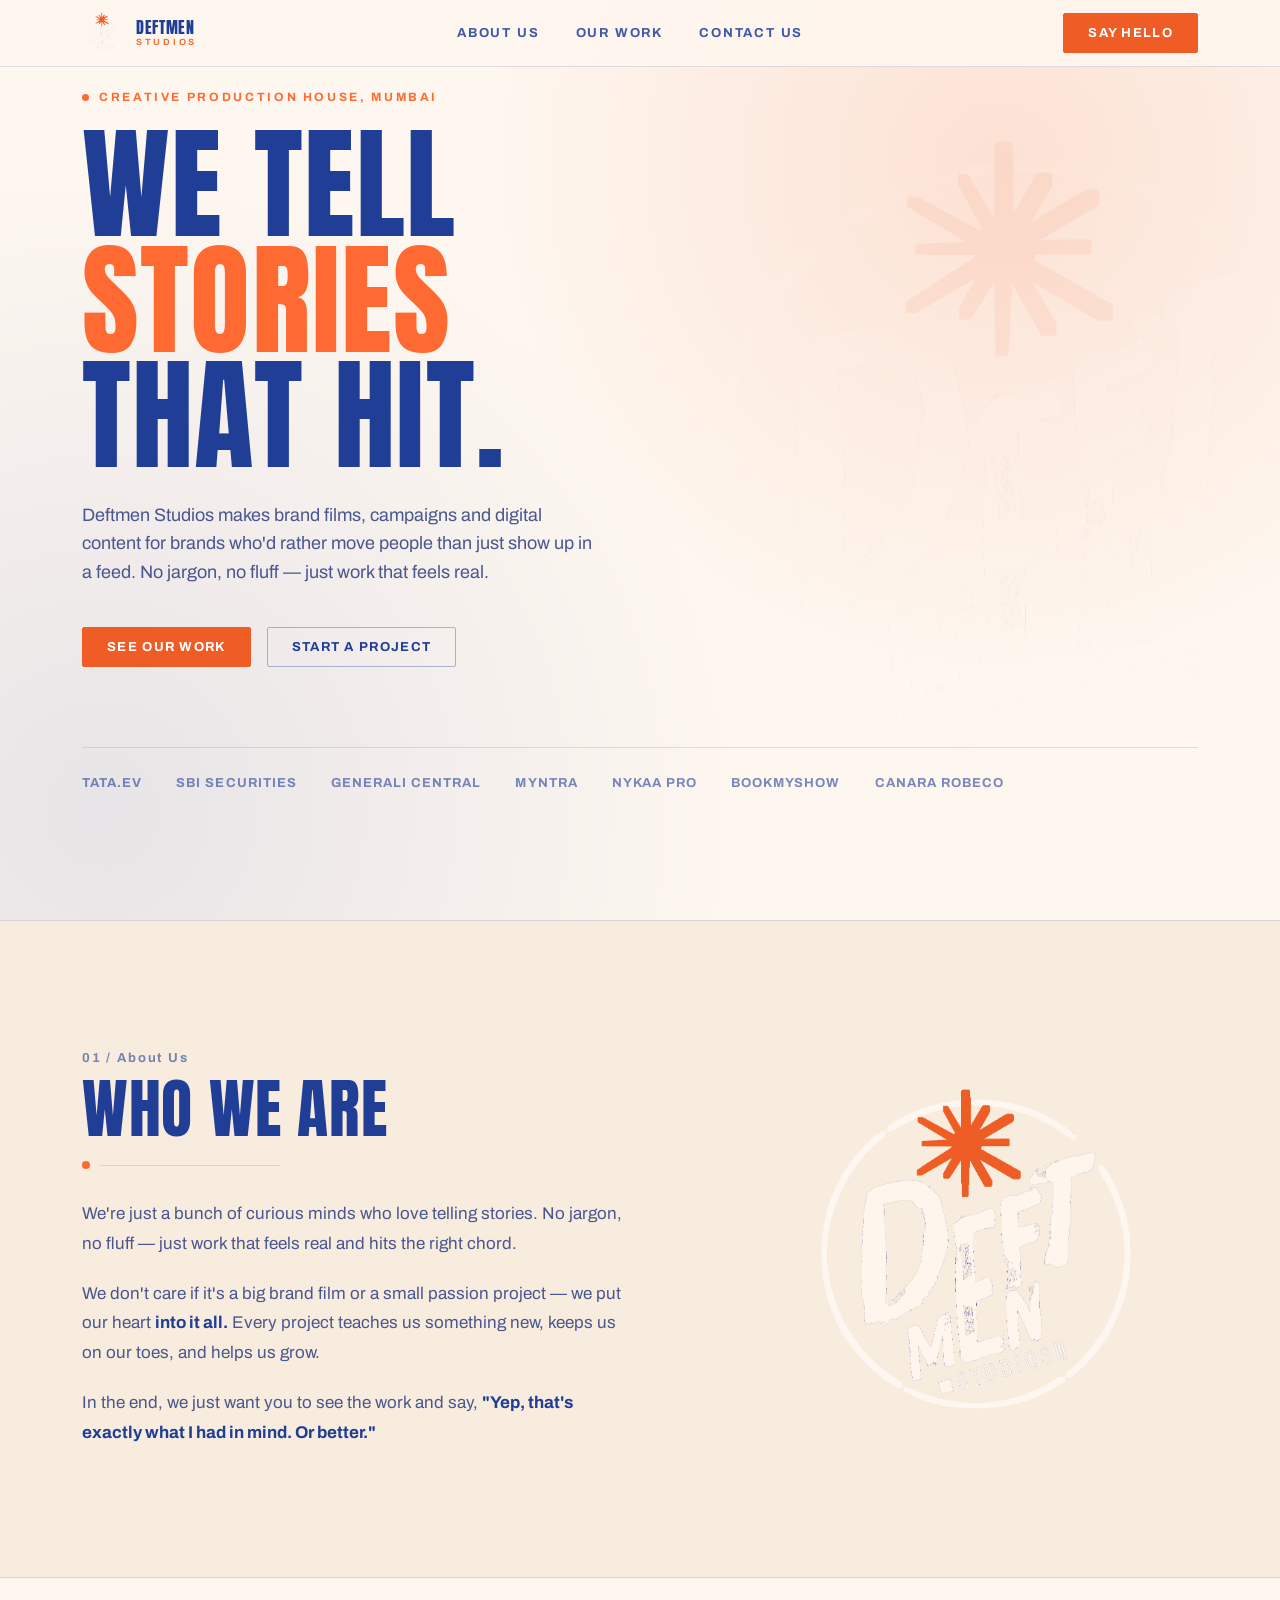
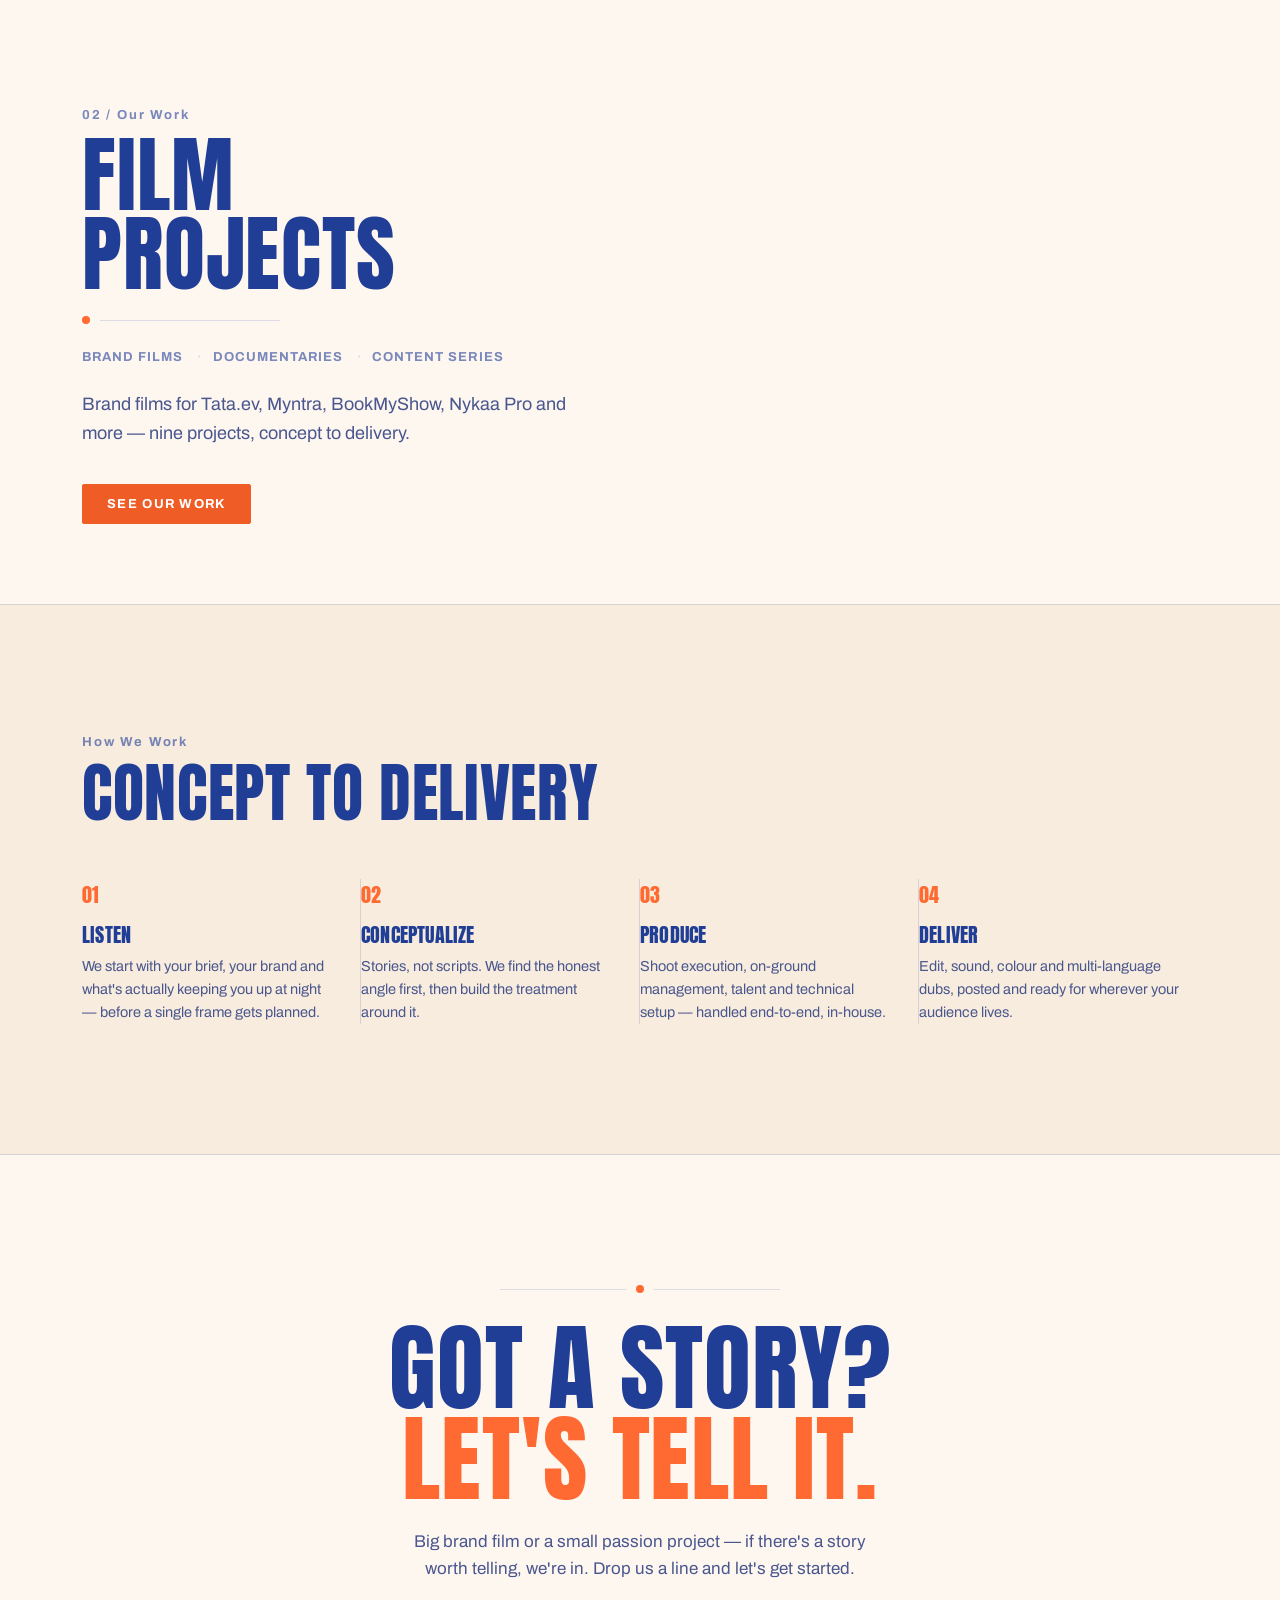
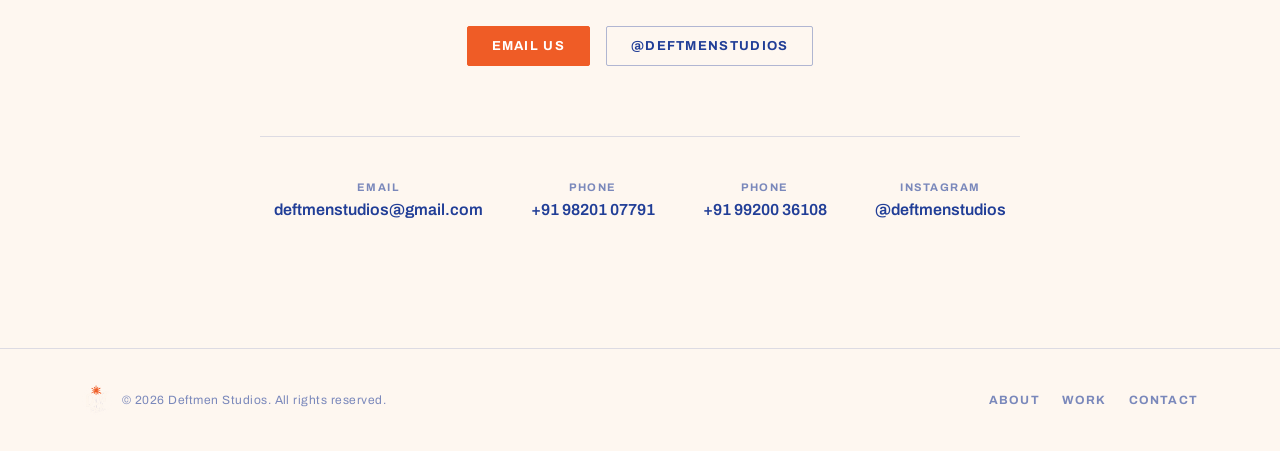
==== commit 04e5da38: "Add files via upload" ====
--- a/index.html
+++ b/index.html
@@ -13,16 +13,16 @@
 <link href="https://fonts.googleapis.com/css2?family=Anton&family=Archivo:ital,wght@0,400;0,500;0,600;0,700;0,800;1,400&display=swap" rel="stylesheet">
 <style>
   :root{
-    --navy-deep:#212F73;
-    --navy-mid:#293C8F;
-    --navy-card:#2E43A0;
-    --navy-line: rgba(255,255,255,0.16);
-    --orange:#E2501B;
+    --navy-deep:#FEF7F0;
+    --navy-mid:#F7ECDD;
+    --navy-card:#F3E7D2;
+    --navy-line: rgba(33,62,151,0.15);
+    --orange:#EF5C26;
     --orange-bright:#FF6A32;
-    --cream:#F3EAD6;
-    --white:#FFFFFF;
-    --muted:#A9B3DD;
-    --muted-dim: rgba(169,179,221,0.65);
+    --cream:#FEF7F0;
+    --white:#213E97;
+    --muted:#4A578F;
+    --muted-dim: rgba(33,62,151,0.6);
     --maxw: 1180px;
     --display: 'Anton', 'Archivo Narrow', sans-serif;
     --body: 'Archivo', sans-serif;
@@ -85,14 +85,17 @@
   }
   .rule.short .line{max-width:180px;}
 
-  @keyframes spin{to{transform:rotate(360deg);}}
+  @keyframes float-logo{
+    0%,100%{transform:translateY(0) rotate(0deg);}
+    50%{transform:translateY(-10px) rotate(3deg);}
+  }
 
   /* ---------- NAV ---------- */
   header{
     position:fixed;
     top:0;left:0;right:0;
     z-index:100;
-    background:rgba(33,47,115,0.82);
+    background:rgba(254,247,240,0.82);
     backdrop-filter:blur(10px);
     border-bottom:1px solid var(--navy-line);
   }
@@ -137,7 +140,7 @@
     align-items:center;
     gap:8px;
     background:var(--orange);
-    color:var(--white);
+    color:#FFFFFF;
     font-weight:700;
     font-size:13px;
     letter-spacing:0.1em;
@@ -149,8 +152,8 @@
     cursor:pointer;
   }
   .btn:hover{background:var(--orange-bright);transform:translateY(-2px);box-shadow:0 10px 24px -8px rgba(255,106,50,0.6);}
-  .btn.ghost{background:transparent;border:1px solid rgba(255,255,255,0.35);}
-  .btn.ghost:hover{background:rgba(255,255,255,0.08);box-shadow:none;border-color:var(--orange-bright);}
+  .btn.ghost{background:transparent;color:var(--white);border:1px solid rgba(33,62,151,0.35);}
+  .btn.ghost:hover{background:rgba(33,62,151,0.06);box-shadow:none;border-color:var(--orange-bright);color:var(--orange);}
 
   /* ---------- HERO ---------- */
   .hero{
@@ -166,8 +169,8 @@
     position:absolute;
     inset:0;
     background:
-      radial-gradient(circle at 78% 18%, rgba(226,80,27,0.20), transparent 42%),
-      radial-gradient(circle at 8% 88%, rgba(46,67,160,0.55), transparent 45%);
+      radial-gradient(circle at 78% 18%, rgba(239,92,38,0.14), transparent 42%),
+      radial-gradient(circle at 8% 88%, rgba(33,62,151,0.10), transparent 45%);
     pointer-events:none;
   }
   .hero-watermark{
@@ -176,7 +179,7 @@
     width:640px;height:auto;
     transform:translate(-50%,-50%);
     opacity:0.07;
-    animation:spin 140s linear infinite;
+    animation:float-logo 8s ease-in-out infinite;
     pointer-events:none;
   }
 
@@ -274,7 +277,7 @@
   .about-badge{
     width:100%;
     max-width:320px;
-    animation:spin 90s linear infinite;
+    animation:float-logo 6s ease-in-out infinite;
   }
 
   .about-stats{
@@ -417,7 +420,7 @@
     content:"";
     border-style:solid;
     border-width:9px 0 9px 14px;
-    border-color:transparent transparent transparent var(--navy-deep);
+    border-color:transparent transparent transparent #213E97;
     margin-left:3px;
   }
   .project-thumb-tag{
@@ -586,7 +589,7 @@
     </a>
     <nav class="links">
       <a href="#about">About Us</a>
-      <a href="#work">Our Work</a>
+      <a href="work.html">Our Work</a>
       <a href="#contact">Contact Us</a>
     </nav>
     <a href="#contact" class="btn">Say Hello</a>
@@ -601,7 +604,7 @@
     <h1>WE TELL<span class="accent">STORIES</span>THAT HIT.</h1>
     <p class="hero-sub">Deftmen Studios makes brand films, campaigns and digital content for brands who'd rather move people than just show up in a feed. No jargon, no fluff — just work that feels real.</p>
     <div class="hero-actions">
-      <a href="#work" class="btn">See Our Work</a>
+      <a href="work.html" class="btn">See Our Work</a>
       <a href="#contact" class="btn ghost">Start a Project</a>
     </div>
     <div class="hero-clients">
@@ -621,21 +624,6 @@
         <p>We're just a bunch of curious minds who love telling stories. No jargon, no fluff — just work that feels real and hits the right chord.</p>
         <p>We don't care if it's a big brand film or a small passion project — we put our heart <strong>into it all.</strong> Every project teaches us something new, keeps us on our toes, and helps us grow.</p>
         <p>In the end, we just want you to see the work and say, <strong>"Yep, that's exactly what I had in mind. Or better."</strong></p>
-
-        <div class="about-stats">
-          <div>
-            <div class="stat-num">7+</div>
-            <div class="stat-label">Marquee Brands</div>
-          </div>
-          <div>
-            <div class="stat-num">6</div>
-            <div class="stat-label">Language Dubs, Pan-India</div>
-          </div>
-          <div>
-            <div class="stat-num">E2E</div>
-            <div class="stat-label">Concept To Delivery</div>
-          </div>
-        </div>
       </div>
 
       <div class="about-visual">
@@ -645,7 +633,8 @@
   </div>
 </section>
 
-<!-- ================= WORK INTRO (deck slide 03) ================= -->
+
+<!-- ================= WORK INTRO (teaser) ================= -->
 <section class="work-intro" id="work">
   <div class="wrap">
     <div class="section-num">02 / Our Work</div>
@@ -654,266 +643,8 @@
     <div class="work-intro-tags">
       <span>Brand films</span><span>Documentaries</span><span>Content series</span>
     </div>
-  </div>
-</section>
-
-<!-- ================= PROJECT 04 — Tata.ev Mother's Day Film ================= -->
-<section class="project bg-a">
-  <div class="wrap">
-    <div class="project-top">
-      <div class="project-num">04</div>
-      <div class="project-tag">Brand Film</div>
-    </div>
-    <div class="project-grid">
-      <div>
-        <div class="project-client">Tata.ev</div>
-        <h3 class="project-title">Mother's Day Film</h3>
-        <p class="project-desc">Produced Tata.ev's Mother's Day campaign film — executing a deceptively simple narrative that leads viewers to believe the film is about the car, before revealing it is, in fact, a heartfelt tribute to motherhood.</p>
-      </div>
-      <div>
-        <span class="project-watch-label">Watch the Work</span>
-        <a class="project-thumb-link" href="https://www.instagram.com/deftmenstudios/" target="_blank" rel="noopener">
-          <div class="project-thumb" style="background:linear-gradient(135deg,#3a2118,#c95a2e);">
-            <span class="project-thumb-tag">Brand Film</span>
-            <div class="play"></div>
-          </div>
-        </a>
-      </div>
-    </div>
-  </div>
-</section>
-
-<!-- ================= PROJECT 05 — Generali Central Father's Day Film ================= -->
-<section class="project bg-b">
-  <div class="wrap">
-    <div class="project-top">
-      <div class="project-num">05</div>
-      <div class="project-tag">Brand Film</div>
-    </div>
-    <div class="project-grid">
-      <div>
-        <div class="project-client">Generali Central Life Insurance</div>
-        <h3 class="project-title">Father's Day Film</h3>
-        <p class="project-desc">Conceptualized and produced GCLI's Father's Day campaign — capturing the warmth, humor and honesty of father-child relationships in an emotionally engaging film. Dubbed in 7 languages.</p>
-      </div>
-      <div>
-        <span class="project-watch-label">Watch the Work</span>
-        <a class="project-thumb-link" href="https://www.instagram.com/deftmenstudios/" target="_blank" rel="noopener">
-          <div class="project-thumb" style="background:linear-gradient(135deg,#7a2b1e,#e07a2f);">
-            <span class="project-thumb-tag">Brand Film</span>
-            <div class="play"></div>
-          </div>
-        </a>
-      </div>
-    </div>
-  </div>
-</section>
-
-<!-- ================= PROJECT 06 — SBI Securities Diwali ================= -->
-<section class="project bg-a">
-  <div class="wrap">
-    <div class="project-top">
-      <div class="project-num">06</div>
-      <div class="project-tag">Brand Film</div>
-    </div>
-    <div class="project-grid">
-      <div>
-        <div class="project-client">SBI Securities</div>
-        <h3 class="project-title">Diwali — #KaroKhudPeInvest</h3>
-        <p class="project-desc">Conceptualized and executed SBI Securities' Diwali brand film — exploring the bond between a father and daughter to show that self-investment is the best investment. Six language dubs for Pan-India reach.</p>
-      </div>
-      <div>
-        <span class="project-watch-label">Watch the Work</span>
-        <a class="project-thumb-link" href="https://www.instagram.com/deftmenstudios/" target="_blank" rel="noopener">
-          <div class="project-thumb" style="background:linear-gradient(135deg,#2a1a3a,#e2501b);">
-            <span class="project-thumb-tag">Brand Film</span>
-            <div class="play"></div>
-          </div>
-        </a>
-      </div>
-    </div>
-  </div>
-</section>
-
-<!-- ================= PROJECT 07 — SBI Securities Dussehra ================= -->
-<section class="project bg-b">
-  <div class="wrap">
-    <div class="project-top">
-      <div class="project-num">07</div>
-      <div class="project-tag">Brand Film</div>
-    </div>
-    <div class="project-grid">
-      <div>
-        <div class="project-client">SBI Securities</div>
-        <h3 class="project-title">Dussehra — Kathakali Film</h3>
-        <p class="project-desc">Explored common investing mistakes through the expressive movements of a Kathakali dancer — an art form tied to the festival. Conceptualized and executed end-to-end.</p>
-      </div>
-      <div>
-        <span class="project-watch-label">Watch the Work</span>
-        <a class="project-thumb-link" href="https://www.instagram.com/deftmenstudios/" target="_blank" rel="noopener">
-          <div class="project-thumb" style="background:linear-gradient(135deg,#1f4d3a,#e2501b);">
-            <span class="project-thumb-tag">Brand Film</span>
-            <div class="play"></div>
-          </div>
-        </a>
-      </div>
-    </div>
-  </div>
-</section>
-
-<!-- ================= PROJECT 08 — Nykaa Pro Pink Love Sale ================= -->
-<section class="project bg-a">
-  <div class="wrap">
-    <div class="project-top">
-      <div class="project-num">08</div>
-      <div class="project-tag">Digital Content</div>
-    </div>
-    <div class="project-grid">
-      <div>
-        <div class="project-client">Nykaa Pro</div>
-        <h3 class="project-title">Pink Love Sale</h3>
-        <p class="project-desc">End-to-end digital content package for the Pink Love Sale — shoot execution through to complete post-production. High creative energy, tight turnaround.</p>
-      </div>
-      <div>
-        <span class="project-watch-label">Watch the Work</span>
-        <a class="project-thumb-link" href="https://www.instagram.com/deftmenstudios/" target="_blank" rel="noopener">
-          <div class="project-thumb" style="background:linear-gradient(135deg,#8a1f5c,#ff6a32);">
-            <span class="project-thumb-tag">Digital Content</span>
-            <div class="play"></div>
-          </div>
-        </a>
-      </div>
-    </div>
-  </div>
-</section>
-
-<!-- ================= PROJECT 09 — Myntra x Himesh Reshammiya ================= -->
-<section class="project bg-b">
-  <div class="wrap">
-    <div class="project-top">
-      <div class="project-num">09</div>
-      <div class="project-tag">Promo Film</div>
-    </div>
-    <div class="project-grid">
-      <div>
-        <div class="project-client">Myntra × Himesh Reshammiya</div>
-        <h3 class="project-title">GlamStream Festival</h3>
-        <p class="project-desc">Full-scale production for Myntra's GlamStream Festival promos. Onground management, technical setup, talent coordination, and complete post-production handled in-house.</p>
-      </div>
-      <div>
-        <span class="project-watch-label">Watch the Work</span>
-        <a class="project-thumb-link" href="https://www.instagram.com/deftmenstudios/" target="_blank" rel="noopener">
-          <div class="project-thumb" style="background:linear-gradient(135deg,#1a2a5c,#e2501b);">
-            <span class="project-thumb-tag">Promo Film</span>
-            <div class="play"></div>
-          </div>
-        </a>
-      </div>
-    </div>
-  </div>
-</section>
-
-<!-- ================= PROJECT 10 — BookMyShow Sonu Nigam ================= -->
-<section class="project bg-a">
-  <div class="wrap">
-    <div class="project-top">
-      <div class="project-num">10</div>
-      <div class="project-tag">Campaign Series</div>
-    </div>
-    <div class="project-grid">
-      <div>
-        <div class="project-client">BookMyShow</div>
-        <h3 class="project-title">Sonu Nigam — Satrangi Re Tour</h3>
-        <p class="project-desc">Seven thematic teasers, a prelude and a reveal video — nine original films for the integrated Satrangi Re tour campaign. Concept to delivery.</p>
-      </div>
-      <div>
-        <span class="project-watch-label">Watch the Work</span>
-        <a class="project-thumb-link" href="https://www.instagram.com/deftmenstudios/" target="_blank" rel="noopener">
-          <div class="project-thumb" style="background:linear-gradient(135deg,#3d2a12,#e2501b);">
-            <span class="project-thumb-tag">Campaign Series</span>
-            <div class="play"></div>
-          </div>
-        </a>
-      </div>
-    </div>
-  </div>
-</section>
-
-<!-- ================= PROJECT 11 — Canara Robeco Women's Day ================= -->
-<section class="project bg-b">
-  <div class="wrap">
-    <div class="project-top">
-      <div class="project-num">11</div>
-      <div class="project-tag">Corporate Film</div>
-    </div>
-    <div class="project-grid">
-      <div>
-        <div class="project-client">Canara Robeco</div>
-        <h3 class="project-title">Women's Day Film</h3>
-        <p class="project-desc">Captured testimonials from women at Canara Robeco and built a powerful narrative through edit, sound and colour. Produced and posted end-to-end.</p>
-      </div>
-      <div>
-        <span class="project-watch-label">Watch the Work</span>
-        <a class="project-thumb-link" href="https://www.instagram.com/reel/DILjeXpi_T3/" target="_blank" rel="noopener">
-          <div class="project-thumb" style="background:linear-gradient(135deg,#242424,#3fc0b0);">
-            <span class="project-thumb-tag">Corporate Film</span>
-            <div class="play"></div>
-          </div>
-        </a>
-      </div>
-    </div>
-  </div>
-</section>
-
-<!-- ================= PROJECT 12 — Tata.ev Battery Repurposing ================= -->
-<section class="project bg-a">
-  <div class="wrap">
-    <div class="project-top">
-      <div class="project-num">12</div>
-      <div class="project-tag">Corporate Film</div>
-    </div>
-    <div class="project-grid">
-      <div>
-        <div class="project-client">Tata.ev</div>
-        <h3 class="project-title">Battery Repurposing Film</h3>
-        <p class="project-desc">The story of Gunia, Jharkhand — where Tata.ev's repurposed batteries powered solar microgrids. Shot entirely on location, nothing staged.</p>
-      </div>
-      <div>
-        <span class="project-watch-label">Watch the Work</span>
-        <a class="project-thumb-link" href="https://www.instagram.com/deftmenstudios/" target="_blank" rel="noopener">
-          <div class="project-thumb" style="background:linear-gradient(135deg,#3a2a12,#e07a2f);">
-            <span class="project-thumb-tag">Corporate Film</span>
-            <div class="play"></div>
-          </div>
-        </a>
-      </div>
-    </div>
-  </div>
-</section>
-
-<!-- ================= PROJECT 13 — Tata.ev My Tata.ev Tales ================= -->
-<section class="project bg-b">
-  <div class="wrap">
-    <div class="project-top">
-      <div class="project-num">13</div>
-      <div class="project-tag">Testimonial Series</div>
-    </div>
-    <div class="project-grid">
-      <div>
-        <div class="project-client">Tata.ev</div>
-        <h3 class="project-title">My Tata.ev Tales</h3>
-        <p class="project-desc">A customer testimonial series featuring real Punch EV, Nexon EV and Curvv EV drivers — authentic stories of everyday sustainable mobility.</p>
-      </div>
-      <div>
-        <span class="project-watch-label">Watch the Work</span>
-        <a class="project-thumb-link" href="https://www.instagram.com/deftmenstudios/" target="_blank" rel="noopener">
-          <div class="project-thumb" style="background:linear-gradient(135deg,#123a3a,#4fa8e2);">
-            <span class="project-thumb-tag">Testimonial Series</span>
-            <div class="play"></div>
-          </div>
-        </a>
-      </div>
-    </div>
+    <p class="hero-sub" style="margin-top:26px;">Brand films for Tata.ev, Myntra, BookMyShow, Nykaa Pro and more — nine projects, concept to delivery.</p>
+    <a href="work.html" class="btn" style="margin-top:36px;">See Our Work</a>
   </div>
 </section>
 
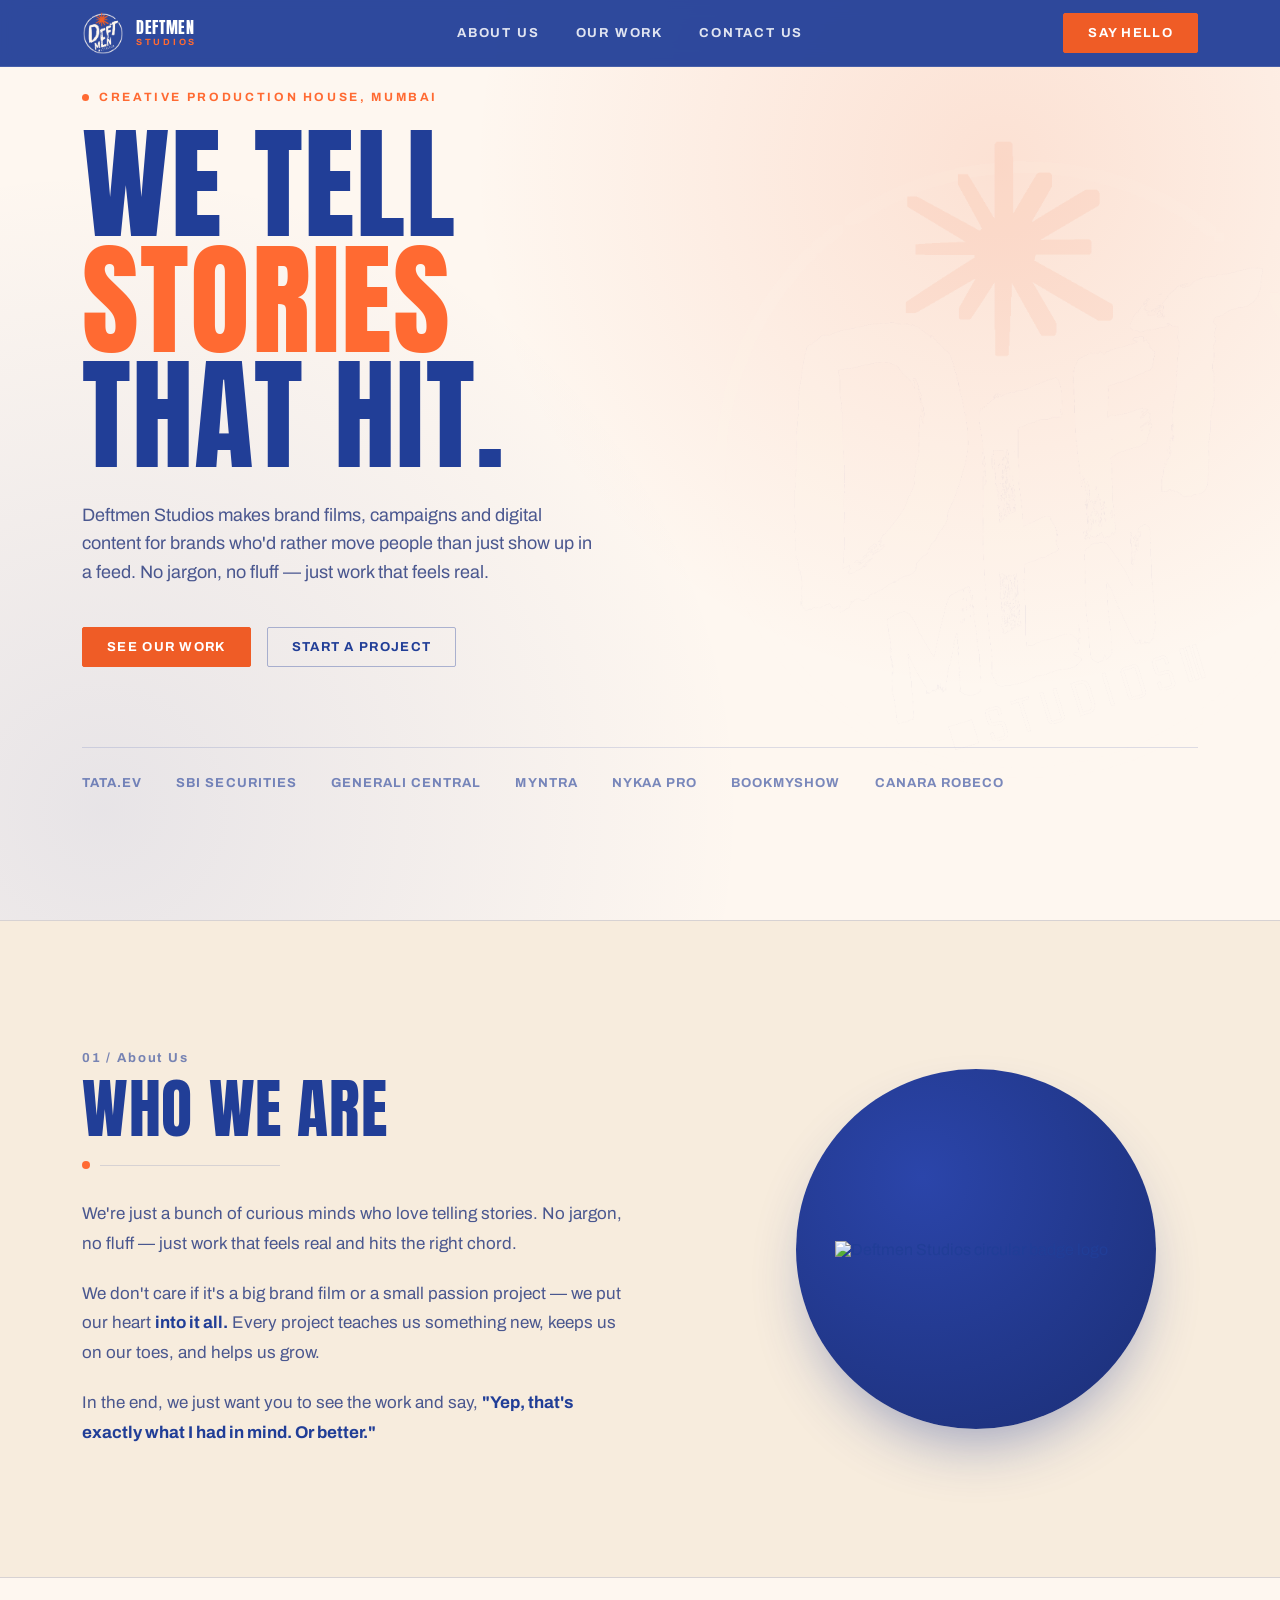
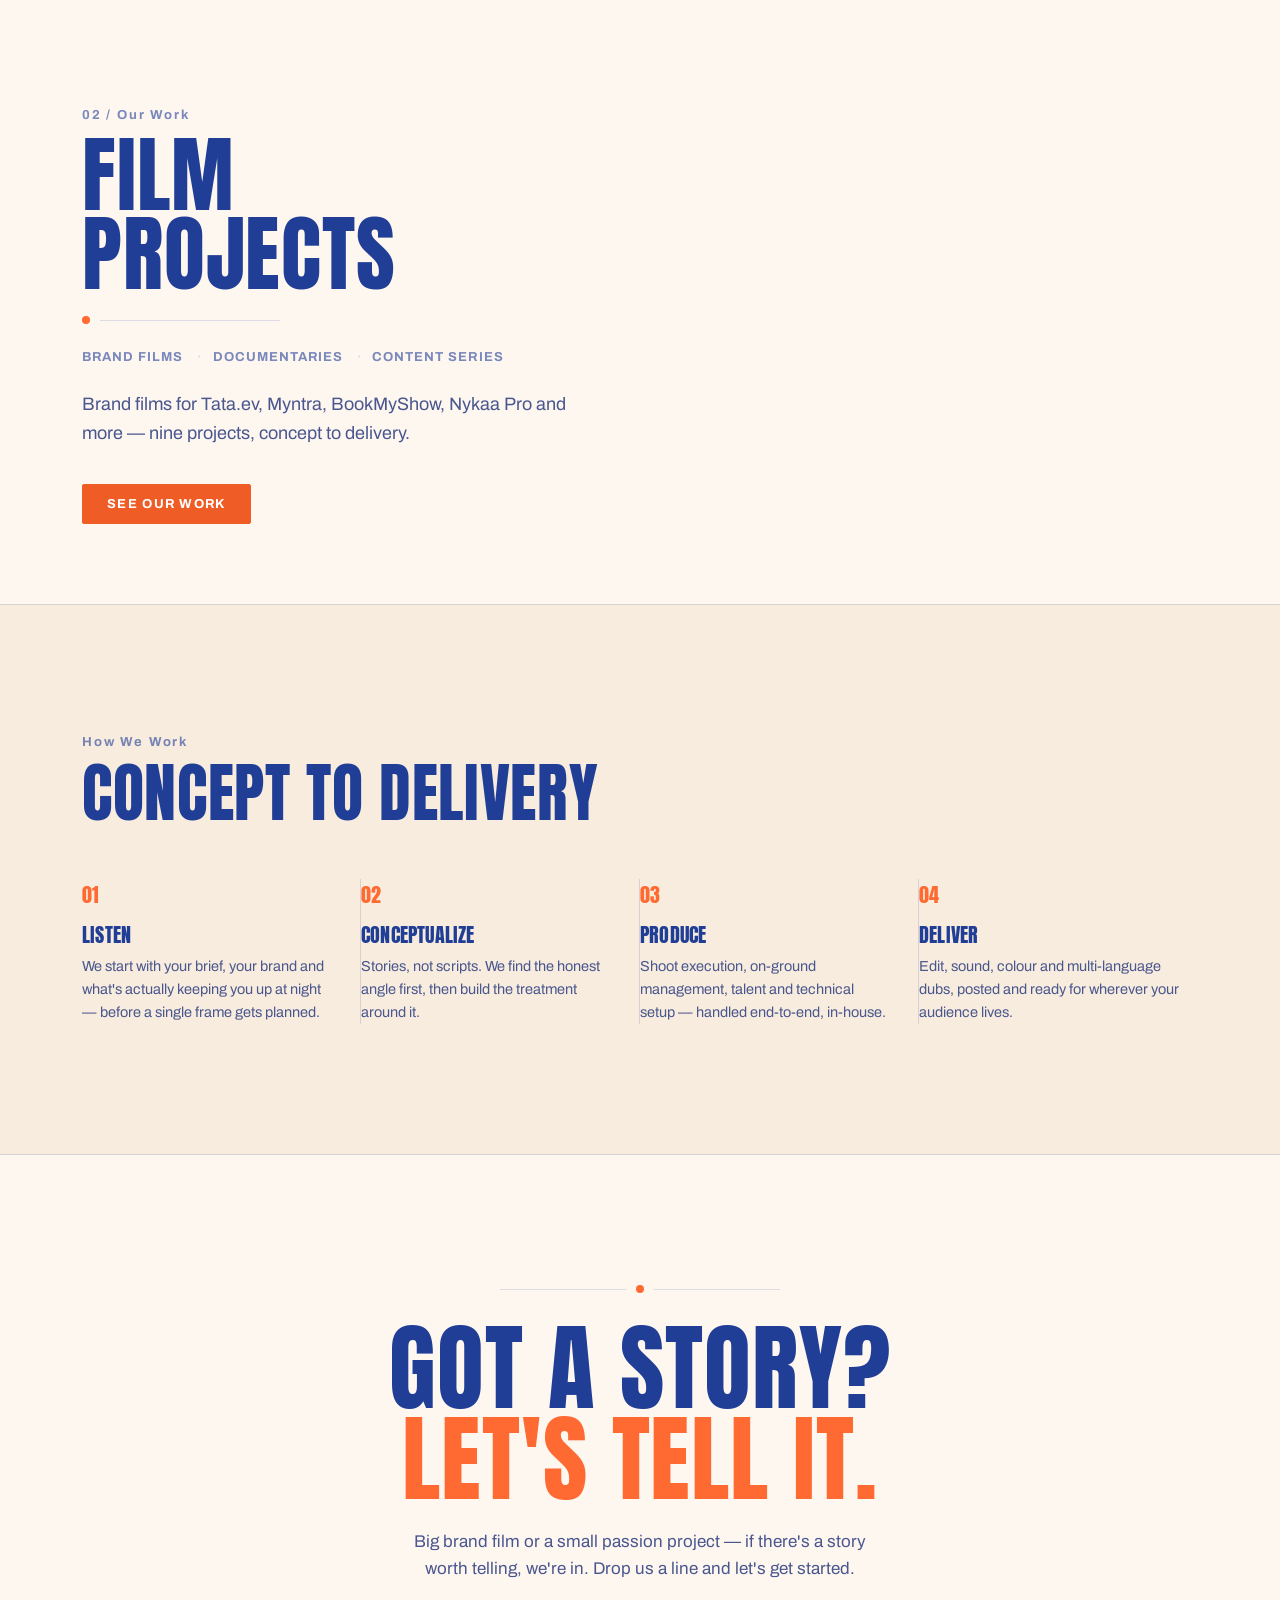
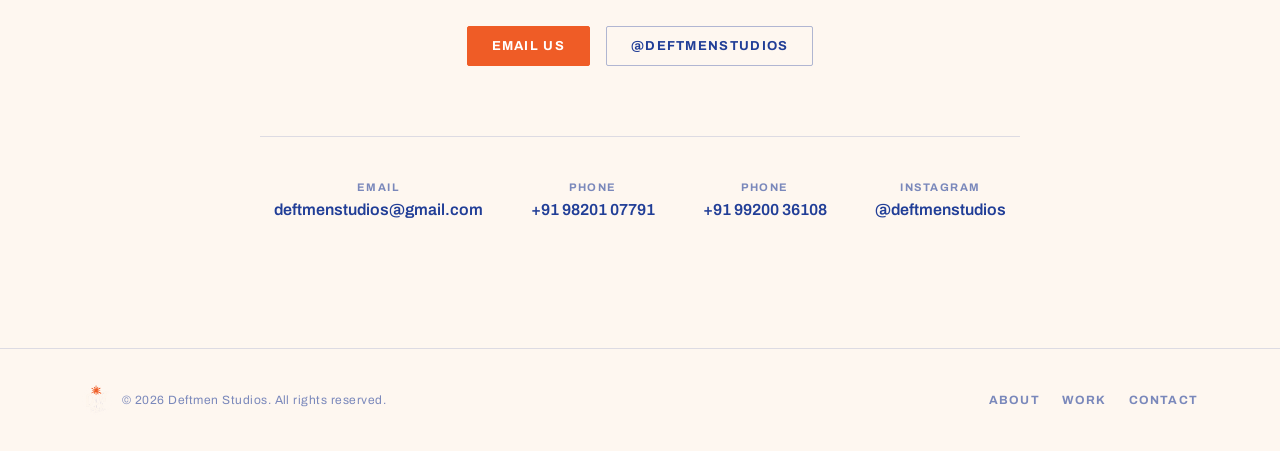
==== commit 904fd8c2: "Rename index (3).html to index.html" ====
--- a/index.html
+++ b/index.html
@@ -95,9 +95,9 @@
     position:fixed;
     top:0;left:0;right:0;
     z-index:100;
-    background:rgba(254,247,240,0.82);
+    background:rgba(33,62,151,0.94);
     backdrop-filter:blur(10px);
-    border-bottom:1px solid var(--navy-line);
+    border-bottom:1px solid rgba(255,255,255,0.12);
   }
   .nav{
     display:flex;
@@ -118,6 +118,7 @@
     font-size:16px;
     letter-spacing:0.04em;
     line-height:1;
+    color:#FFFFFF;
   }
   .brand-name span{display:block;color:var(--orange-bright);font-size:9px;letter-spacing:0.3em;margin-top:3px;font-family:var(--body);font-weight:700;}
 
@@ -130,6 +131,7 @@
     text-transform:uppercase;
   }
   nav.links a{
+    color:#FFFFFF;
     opacity:0.85;
     transition:opacity .2s, color .2s;
   }
@@ -274,8 +276,19 @@
     align-items:center;
     justify-content:center;
   }
+  .about-visual-plate{
+    width:100%;
+    max-width:360px;
+    aspect-ratio:1/1;
+    border-radius:50%;
+    background:radial-gradient(circle at 35% 30%, #2B45AA, #1B2E75);
+    display:flex;
+    align-items:center;
+    justify-content:center;
+    box-shadow:0 30px 60px -20px rgba(33,62,151,0.45);
+  }
   .about-badge{
-    width:100%;
+    width:78%;
     max-width:320px;
     animation:float-logo 6s ease-in-out infinite;
   }
@@ -627,7 +640,9 @@
       </div>
 
       <div class="about-visual">
-        <img class="about-badge" src="assets/deftmen-logo.png" alt="Deftmen Studios circular badge logo">
+        <div class="about-visual-plate">
+          <img class="about-badge" src="assets/deftmen-logo-transparent.png" alt="Deftmen Studios circular badge logo">
+        </div>
       </div>
     </div>
   </div>
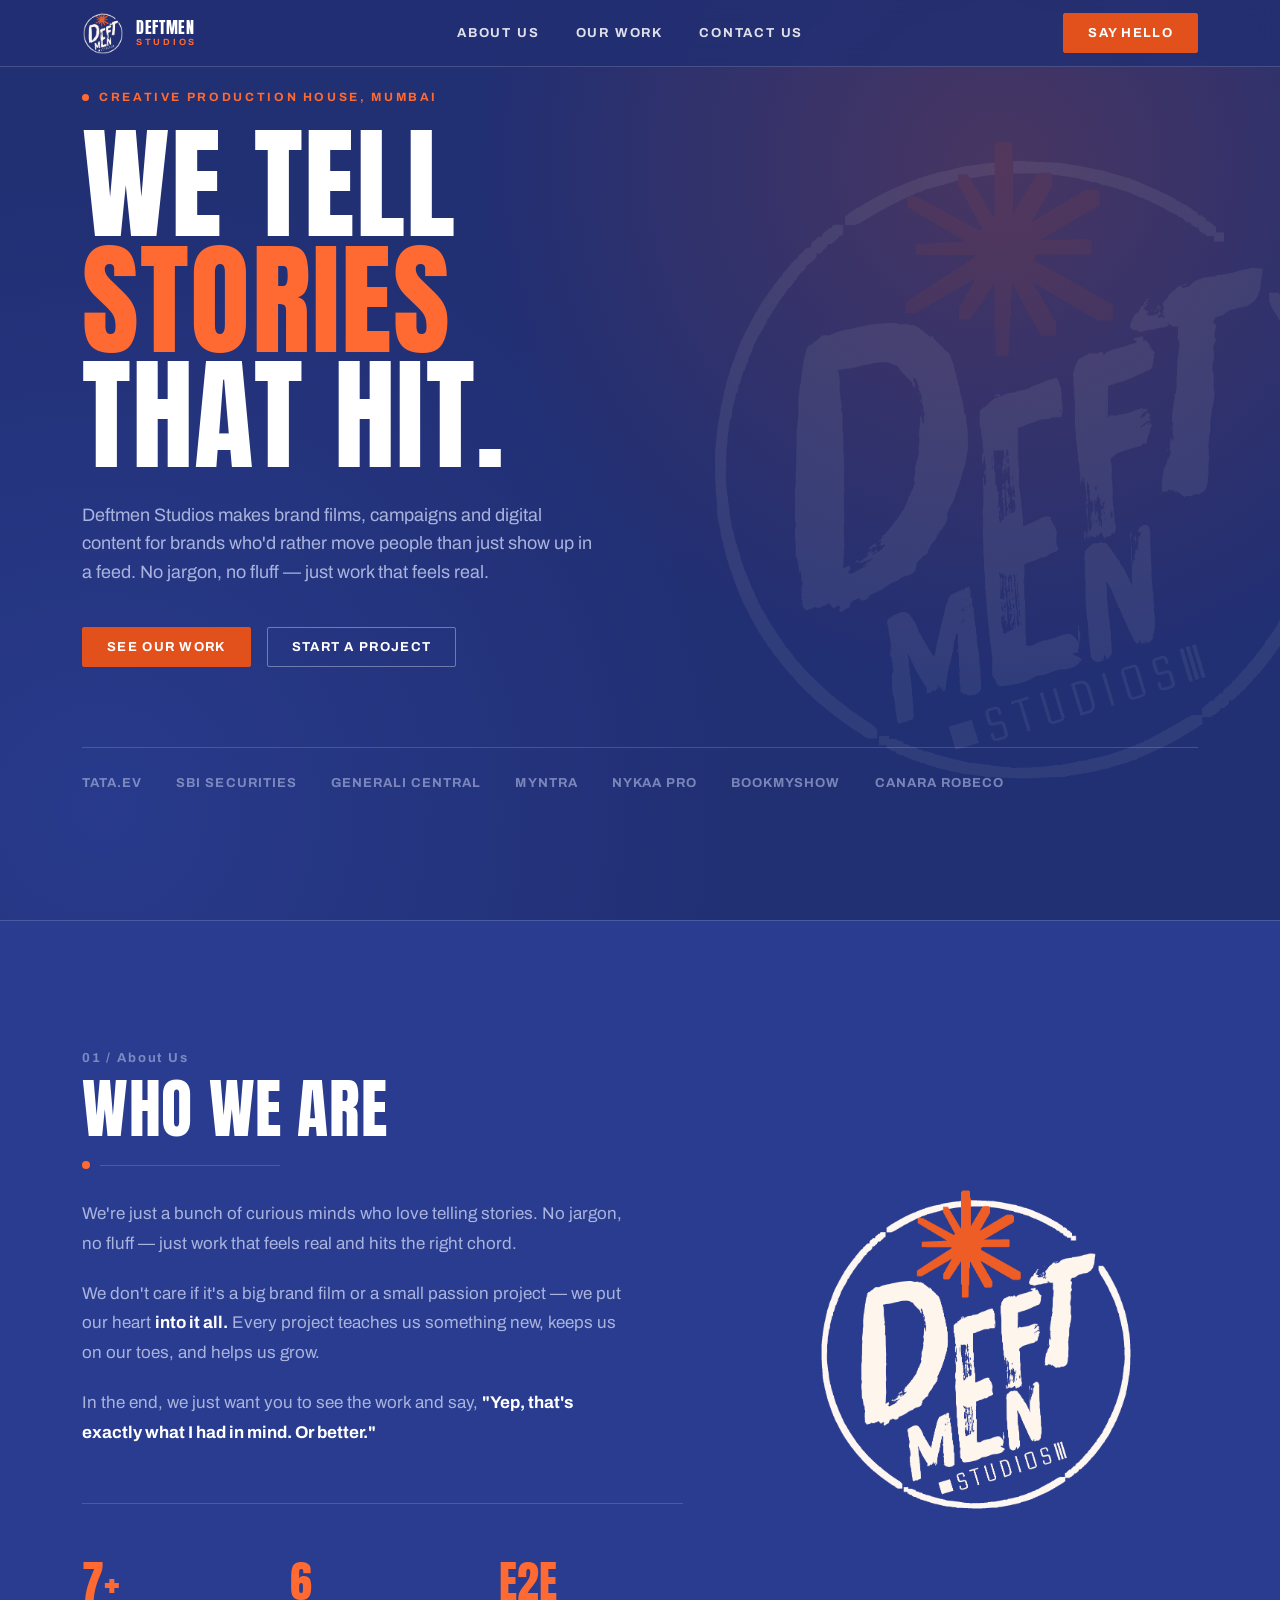
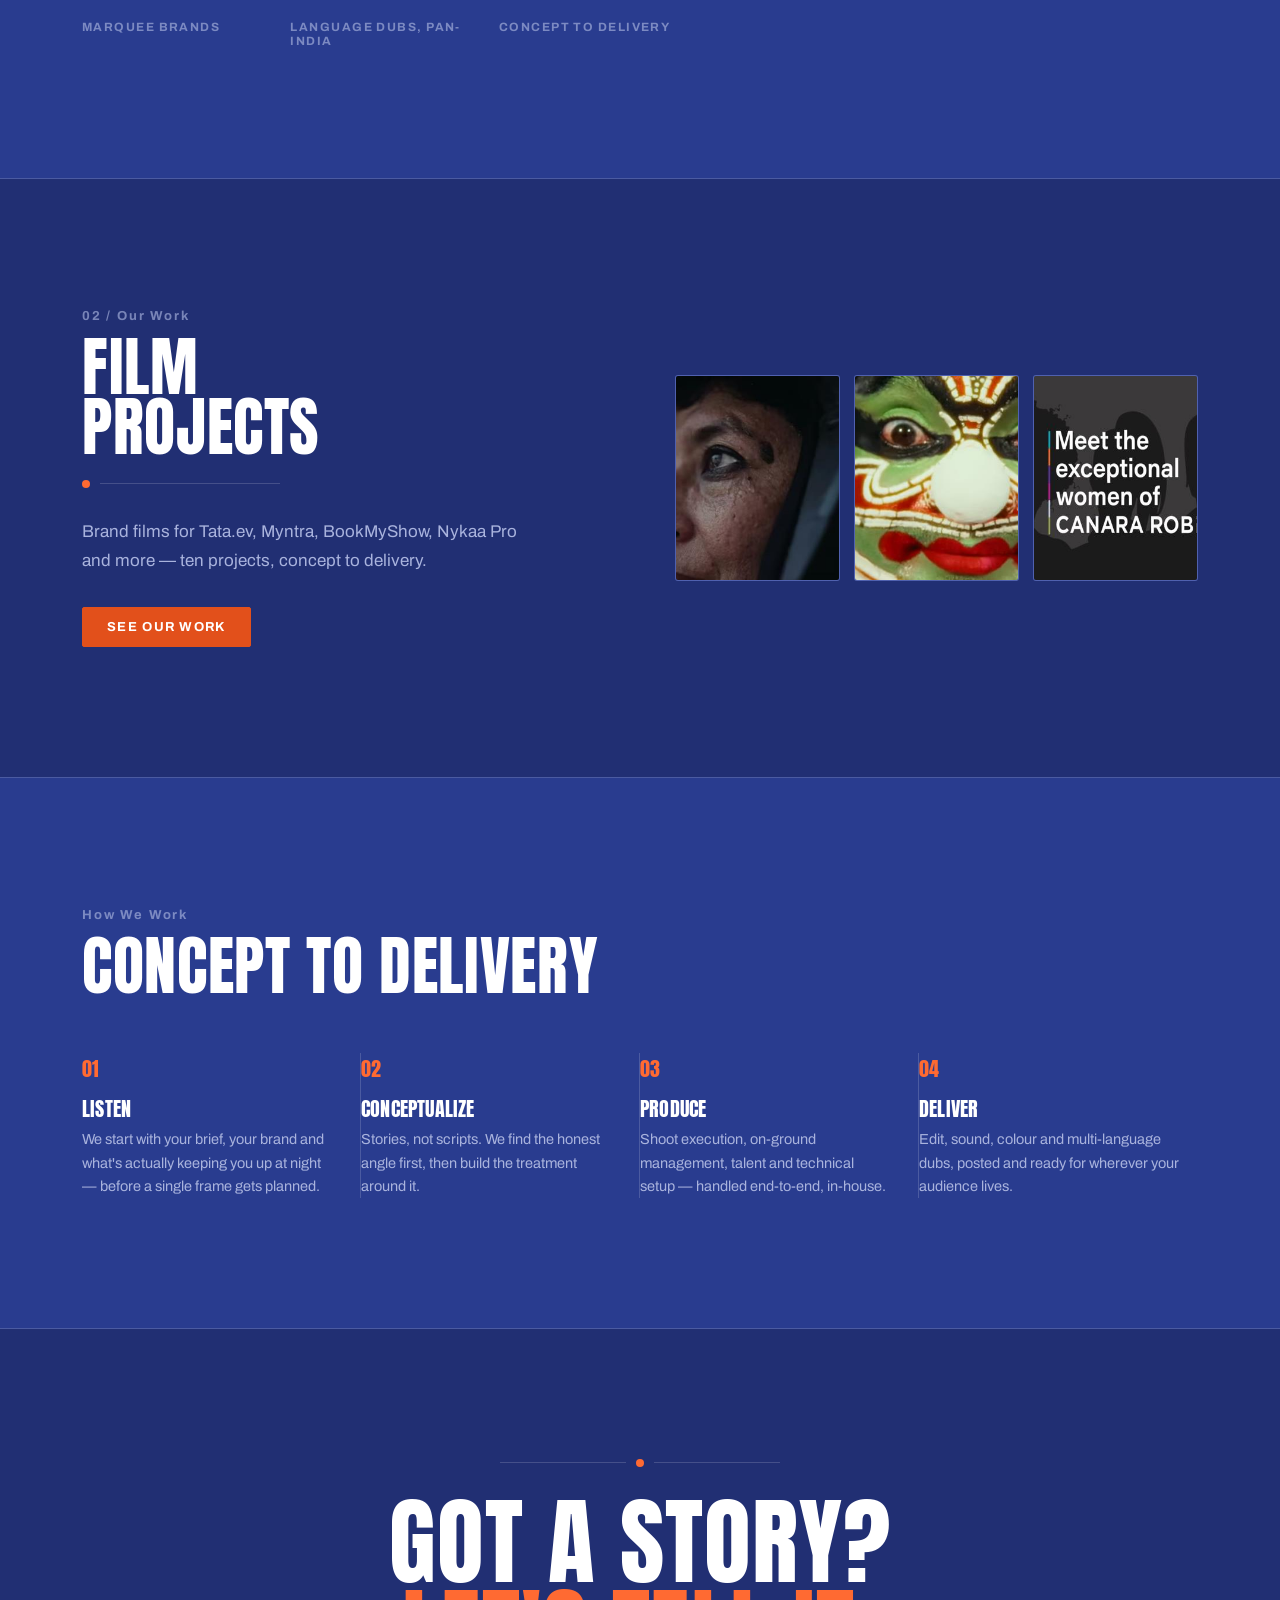
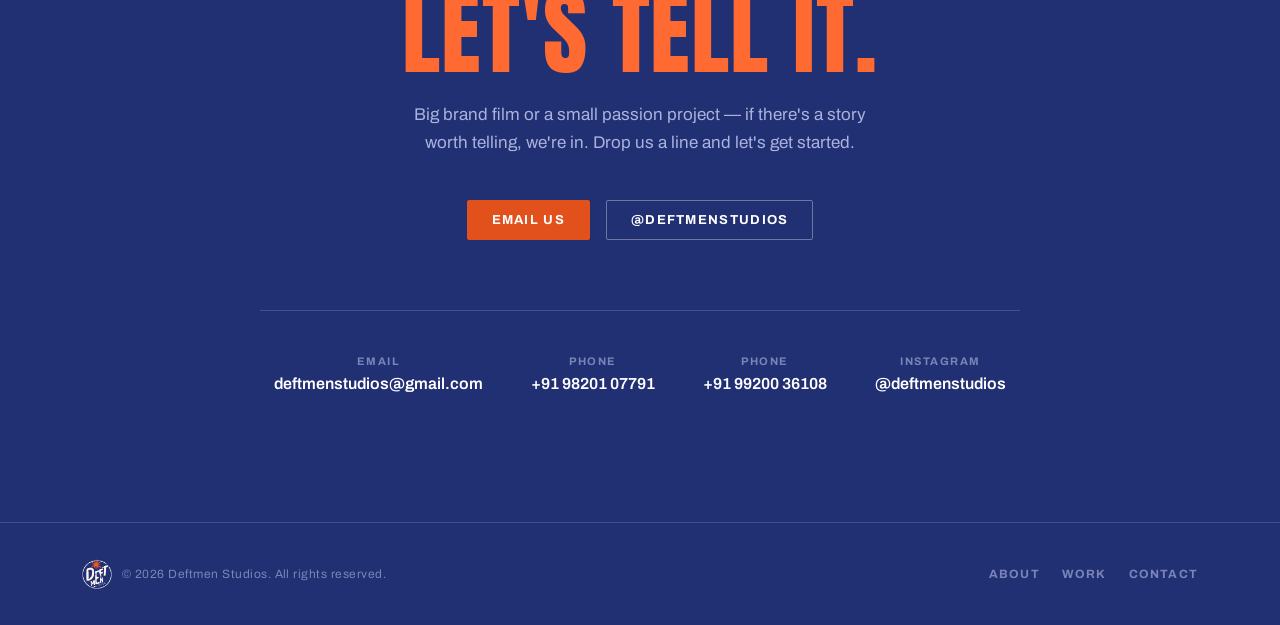
==== commit 9a4acd49: "Add files via upload" ====
--- a/index.html
+++ b/index.html
@@ -11,585 +11,7 @@
 <link rel="preconnect" href="https://fonts.googleapis.com">
 <link rel="preconnect" href="https://fonts.gstatic.com" crossorigin>
 <link href="https://fonts.googleapis.com/css2?family=Anton&family=Archivo:ital,wght@0,400;0,500;0,600;0,700;0,800;1,400&display=swap" rel="stylesheet">
-<style>
-  :root{
-    --navy-deep:#FEF7F0;
-    --navy-mid:#F7ECDD;
-    --navy-card:#F3E7D2;
-    --navy-line: rgba(33,62,151,0.15);
-    --orange:#EF5C26;
-    --orange-bright:#FF6A32;
-    --cream:#FEF7F0;
-    --white:#213E97;
-    --muted:#4A578F;
-    --muted-dim: rgba(33,62,151,0.6);
-    --maxw: 1180px;
-    --display: 'Anton', 'Archivo Narrow', sans-serif;
-    --body: 'Archivo', sans-serif;
-  }
-
-  *{margin:0;padding:0;box-sizing:border-box;}
-
-  html{scroll-behavior:smooth;}
-
-  body{
-    background:var(--navy-deep);
-    color:var(--white);
-    font-family:var(--body);
-    -webkit-font-smoothing:antialiased;
-    overflow-x:hidden;
-  }
-
-  a{color:inherit;text-decoration:none;}
-  img{display:block;max-width:100%;}
-
-  .wrap{
-    max-width:var(--maxw);
-    margin:0 auto;
-    padding:0 32px;
-  }
-
-  h1,h2,h3{
-    font-family:var(--display);
-    text-transform:uppercase;
-    font-weight:400;
-    letter-spacing:0.01em;
-    line-height:0.94;
-  }
-
-  .eyebrow{
-    font-family:var(--body);
-    font-weight:700;
-    letter-spacing:0.22em;
-    text-transform:uppercase;
-    font-size:12px;
-    color:var(--orange-bright);
-  }
-
-  .muted{color:var(--muted);}
-
-  .rule{
-    display:flex;
-    align-items:center;
-    gap:10px;
-  }
-  .rule .dot{
-    width:8px;height:8px;border-radius:50%;
-    background:var(--orange-bright);
-    flex-shrink:0;
-  }
-  .rule .line{
-    height:1px;
-    background:var(--navy-line);
-    flex:1;
-  }
-  .rule.short .line{max-width:180px;}
-
-  @keyframes float-logo{
-    0%,100%{transform:translateY(0) rotate(0deg);}
-    50%{transform:translateY(-10px) rotate(3deg);}
-  }
-
-  /* ---------- NAV ---------- */
-  header{
-    position:fixed;
-    top:0;left:0;right:0;
-    z-index:100;
-    background:rgba(33,62,151,0.94);
-    backdrop-filter:blur(10px);
-    border-bottom:1px solid rgba(255,255,255,0.12);
-  }
-  .nav{
-    display:flex;
-    align-items:center;
-    justify-content:space-between;
-    padding:12px 32px;
-    max-width:var(--maxw);
-    margin:0 auto;
-  }
-  .brand{
-    display:flex;
-    align-items:center;
-    gap:12px;
-  }
-  .brand-badge{width:42px;height:42px;flex-shrink:0;object-fit:contain;}
-  .brand-name{
-    font-family:var(--display);
-    font-size:16px;
-    letter-spacing:0.04em;
-    line-height:1;
-    color:#FFFFFF;
-  }
-  .brand-name span{display:block;color:var(--orange-bright);font-size:9px;letter-spacing:0.3em;margin-top:3px;font-family:var(--body);font-weight:700;}
-
-  nav.links{
-    display:flex;
-    gap:36px;
-    font-size:13px;
-    font-weight:700;
-    letter-spacing:0.14em;
-    text-transform:uppercase;
-  }
-  nav.links a{
-    color:#FFFFFF;
-    opacity:0.85;
-    transition:opacity .2s, color .2s;
-  }
-  nav.links a:hover{opacity:1;color:var(--orange-bright);}
-
-  .btn{
-    display:inline-flex;
-    align-items:center;
-    gap:8px;
-    background:var(--orange);
-    color:#FFFFFF;
-    font-weight:700;
-    font-size:13px;
-    letter-spacing:0.1em;
-    text-transform:uppercase;
-    padding:12px 24px;
-    border-radius:2px;
-    border:1px solid var(--orange);
-    transition:transform .18s ease, background .18s ease, box-shadow .18s ease;
-    cursor:pointer;
-  }
-  .btn:hover{background:var(--orange-bright);transform:translateY(-2px);box-shadow:0 10px 24px -8px rgba(255,106,50,0.6);}
-  .btn.ghost{background:transparent;color:var(--white);border:1px solid rgba(33,62,151,0.35);}
-  .btn.ghost:hover{background:rgba(33,62,151,0.06);box-shadow:none;border-color:var(--orange-bright);color:var(--orange);}
-
-  /* ---------- HERO ---------- */
-  .hero{
-    position:relative;
-    min-height:100vh;
-    display:flex;
-    align-items:center;
-    padding-top:90px;
-    overflow:hidden;
-  }
-  .hero::before{
-    content:"";
-    position:absolute;
-    inset:0;
-    background:
-      radial-gradient(circle at 78% 18%, rgba(239,92,38,0.14), transparent 42%),
-      radial-gradient(circle at 8% 88%, rgba(33,62,151,0.10), transparent 45%);
-    pointer-events:none;
-  }
-  .hero-watermark{
-    position:absolute;
-    top:50%;left:80%;
-    width:640px;height:auto;
-    transform:translate(-50%,-50%);
-    opacity:0.07;
-    animation:float-logo 8s ease-in-out infinite;
-    pointer-events:none;
-  }
-
-  .hero-inner{
-    position:relative;
-    z-index:2;
-    width:100%;
-  }
-  .hero .eyebrow{margin-bottom:22px;display:flex;align-items:center;gap:10px;}
-  .hero .eyebrow .dot{width:7px;height:7px;border-radius:50%;background:var(--orange-bright);}
-
-  .hero h1{
-    font-size:clamp(52px, 9.6vw, 128px);
-    color:var(--white);
-  }
-  .hero h1 .accent{color:var(--orange-bright);display:block;}
-
-  .hero-sub{
-    max-width:520px;
-    margin-top:28px;
-    font-size:18px;
-    line-height:1.6;
-    color:var(--muted);
-  }
-
-  .hero-actions{
-    display:flex;
-    gap:16px;
-    margin-top:40px;
-    flex-wrap:wrap;
-  }
-
-  .hero-clients{
-    margin-top:80px;
-    padding-top:28px;
-    border-top:1px solid var(--navy-line);
-    display:flex;
-    flex-wrap:wrap;
-    gap:14px 34px;
-    font-family:var(--body);
-    font-weight:700;
-    letter-spacing:0.08em;
-    font-size:13px;
-    color:var(--muted-dim);
-    text-transform:uppercase;
-  }
-
-  /* ---------- SECTION SHELL ---------- */
-  section{
-    position:relative;
-    padding:130px 0;
-  }
-  .section-num{
-    font-family:var(--body);
-    font-size:13px;
-    font-weight:700;
-    letter-spacing:0.14em;
-    color:var(--muted-dim);
-  }
-  .section-title{
-    font-size:clamp(38px, 6vw, 64px);
-    margin-top:14px;
-    margin-bottom:22px;
-    color:var(--white);
-  }
-
-  /* ---------- ABOUT ---------- */
-  .about{
-    background:var(--navy-mid);
-    border-top:1px solid var(--navy-line);
-    border-bottom:1px solid var(--navy-line);
-  }
-  .about-grid{
-    display:grid;
-    grid-template-columns:1.15fr 0.85fr;
-    gap:70px;
-    align-items:center;
-  }
-  .about-grid > div{min-width:0;}
-  .about-copy p{
-    color:var(--muted);
-    font-size:17px;
-    line-height:1.75;
-    margin-bottom:20px;
-    max-width:540px;
-  }
-  .about-copy p:last-of-type{margin-bottom:0;}
-  .about-copy strong{color:var(--white);font-weight:700;}
-
-  .about-visual{
-    display:flex;
-    align-items:center;
-    justify-content:center;
-  }
-  .about-visual-plate{
-    width:100%;
-    max-width:360px;
-    aspect-ratio:1/1;
-    border-radius:50%;
-    background:radial-gradient(circle at 35% 30%, #2B45AA, #1B2E75);
-    display:flex;
-    align-items:center;
-    justify-content:center;
-    box-shadow:0 30px 60px -20px rgba(33,62,151,0.45);
-  }
-  .about-badge{
-    width:78%;
-    max-width:320px;
-    animation:float-logo 6s ease-in-out infinite;
-  }
-
-  .about-stats{
-    display:grid;
-    grid-template-columns:repeat(3,1fr);
-    gap:24px;
-    margin-top:56px;
-    padding-top:44px;
-    border-top:1px solid var(--navy-line);
-  }
-  .stat-num{
-    font-family:var(--display);
-    font-size:44px;
-    color:var(--orange-bright);
-  }
-  .stat-label{
-    font-size:12px;
-    letter-spacing:0.12em;
-    text-transform:uppercase;
-    color:var(--muted-dim);
-    margin-top:6px;
-    font-weight:700;
-  }
-
-  /* ---------- WORK INTRO (mirrors deck slide 03) ---------- */
-  .work-intro{
-    background:var(--navy-deep);
-    padding-bottom:80px;
-  }
-  .work-intro .section-title{font-size:clamp(44px, 8vw, 84px);}
-  .work-intro-tags{
-    display:flex;
-    gap:10px;
-    flex-wrap:wrap;
-    font-size:13px;
-    font-weight:700;
-    letter-spacing:0.08em;
-    text-transform:uppercase;
-    color:var(--muted-dim);
-    margin-top:26px;
-  }
-  .work-intro-tags span::after{content:"·";margin-left:14px;color:var(--navy-line);}
-  .work-intro-tags span:last-child::after{content:none;}
-
-  /* ---------- PROJECT SECTIONS (one per deck slide) ---------- */
-  .project{
-    border-top:1px solid var(--navy-line);
-  }
-  .project.bg-a{background:var(--navy-mid);}
-  .project.bg-b{background:var(--navy-deep);}
-
-  .project-top{
-    display:flex;
-    justify-content:space-between;
-    align-items:center;
-    margin-bottom:60px;
-  }
-  .project-num{
-    font-family:var(--body);
-    font-weight:700;
-    font-size:13px;
-    letter-spacing:0.14em;
-    color:var(--muted-dim);
-  }
-  .project-tag{
-    font-size:11px;
-    font-weight:700;
-    letter-spacing:0.18em;
-    text-transform:uppercase;
-    color:var(--muted-dim);
-  }
-
-  .project-grid{
-    display:grid;
-    grid-template-columns:1.2fr 1fr;
-    gap:60px;
-    align-items:start;
-  }
-  .project-grid > div{min-width:0;}
-  .project-title{overflow-wrap:break-word;word-break:break-word;}
-  .project-client{
-    font-size:12px;
-    font-weight:700;
-    letter-spacing:0.16em;
-    text-transform:uppercase;
-    color:var(--orange-bright);
-    margin-bottom:16px;
-  }
-  .project-title{
-    font-size:clamp(34px, 4.6vw, 54px);
-    color:var(--white);
-    margin-bottom:34px;
-  }
-  .project-desc{
-    color:var(--muted);
-    font-size:17px;
-    line-height:1.7;
-    max-width:480px;
-    padding-top:30px;
-    border-top:1px solid var(--navy-line);
-  }
-
-  .project-watch-label{
-    font-size:12px;
-    font-weight:700;
-    letter-spacing:0.16em;
-    text-transform:uppercase;
-    color:var(--white);
-    margin-bottom:18px;
-    display:block;
-  }
-  .project-thumb-link{
-    display:block;
-    border-radius:3px;
-    overflow:hidden;
-    border:1px solid var(--navy-line);
-    transition:transform .25s ease, border-color .25s ease;
-  }
-  .project-thumb-link:hover{transform:translateY(-4px);border-color:var(--orange-bright);}
-  .project-thumb{
-    width:100%;
-    aspect-ratio:16/10;
-    position:relative;
-    display:flex;
-    align-items:flex-end;
-    padding:16px;
-  }
-  .project-thumb .play{
-    width:52px;height:52px;
-    border-radius:50%;
-    background:rgba(243,234,214,0.94);
-    display:flex;align-items:center;justify-content:center;
-    position:absolute;
-    top:50%;left:50%;
-    transform:translate(-50%,-50%);
-    transition:transform .25s ease;
-  }
-  .project-thumb-link:hover .play{transform:translate(-50%,-50%) scale(1.08);}
-  .project-thumb .play::before{
-    content:"";
-    border-style:solid;
-    border-width:9px 0 9px 14px;
-    border-color:transparent transparent transparent #213E97;
-    margin-left:3px;
-  }
-  .project-thumb-tag{
-    position:relative;
-    z-index:1;
-    font-size:11px;
-    font-weight:700;
-    letter-spacing:0.1em;
-    text-transform:uppercase;
-    color:rgba(255,255,255,0.92);
-    background:rgba(20,28,74,0.55);
-    padding:6px 10px;
-    border-radius:2px;
-  }
-
-  /* ---------- PROCESS STRIP ---------- */
-  .process{
-    background:var(--navy-mid);
-    border-top:1px solid var(--navy-line);
-    border-bottom:1px solid var(--navy-line);
-  }
-  .process-grid{
-    display:grid;
-    grid-template-columns:repeat(4,1fr);
-    gap:0;
-  }
-  .process-item{
-    padding:0 28px 0 0;
-    border-right:1px solid var(--navy-line);
-  }
-  .process-item:last-child{border-right:none;padding-right:0;}
-  .process-item .num{
-    font-family:var(--display);
-    color:var(--orange-bright);
-    font-size:20px;
-    margin-bottom:16px;
-  }
-  .process-item h3{
-    font-size:20px;
-    margin-bottom:10px;
-  }
-  .process-item p{
-    color:var(--muted);
-    font-size:14.5px;
-    line-height:1.6;
-  }
-
-  /* ---------- CONTACT ---------- */
-  .contact{
-    text-align:center;
-    background:var(--navy-deep);
-  }
-  .contact .rule{max-width:280px;margin:0 auto 30px;}
-  .contact h2{
-    font-size:clamp(42px, 8vw, 96px);
-    color:var(--white);
-  }
-  .contact h2 .accent{color:var(--orange-bright);}
-  .contact-sub{
-    max-width:480px;
-    margin:24px auto 0;
-    color:var(--muted);
-    font-size:17px;
-    line-height:1.6;
-  }
-  .contact-actions{
-    display:flex;
-    gap:16px;
-    justify-content:center;
-    margin-top:44px;
-    flex-wrap:wrap;
-  }
-  .contact-details{
-    margin-top:70px;
-    display:flex;
-    justify-content:center;
-    gap:48px;
-    flex-wrap:wrap;
-    padding-top:44px;
-    border-top:1px solid var(--navy-line);
-    max-width:760px;
-    margin-left:auto;
-    margin-right:auto;
-  }
-  .contact-detail-label{
-    font-size:11px;
-    font-weight:700;
-    letter-spacing:0.14em;
-    text-transform:uppercase;
-    color:var(--muted-dim);
-    margin-bottom:8px;
-  }
-  .contact-detail-value{
-    font-size:16px;
-    font-weight:600;
-  }
-  .contact-detail-value a:hover{color:var(--orange-bright);}
-
-  /* ---------- FOOTER ---------- */
-  footer{
-    border-top:1px solid var(--navy-line);
-    padding:36px 0;
-  }
-  .footer-inner{
-    display:flex;
-    align-items:center;
-    justify-content:space-between;
-    flex-wrap:wrap;
-    gap:16px;
-  }
-  .footer-brand{display:flex;align-items:center;gap:10px;}
-  .footer-brand img{width:30px;height:30px;object-fit:contain;}
-  .footer-copy{
-    font-size:12px;
-    color:var(--muted-dim);
-    letter-spacing:0.04em;
-  }
-  .footer-social{
-    display:flex;
-    gap:22px;
-    font-size:12px;
-    font-weight:700;
-    letter-spacing:0.1em;
-    text-transform:uppercase;
-    color:var(--muted-dim);
-  }
-  .footer-social a:hover{color:var(--orange-bright);}
-
-  /* ---------- RESPONSIVE ---------- */
-  @media (max-width: 880px){
-    .about-grid{grid-template-columns:1fr;gap:48px;}
-    .about-visual{order:-1;max-width:220px;margin:0 auto;}
-    .project-grid{grid-template-columns:1fr;gap:36px;}
-    .project-desc{max-width:none;}
-    .process-grid{grid-template-columns:1fr 1fr;gap:36px 0;}
-    .process-item{border-right:none;padding-right:0;}
-    .process-item:nth-child(odd){padding-right:24px;}
-  }
-
-  @media (max-width: 720px){
-    nav.links{display:none;}
-    .wrap{padding:0 22px;}
-    section{padding:80px 0;}
-    .about-stats{grid-template-columns:1fr;gap:26px;}
-    .contact-details{gap:30px;flex-direction:column;align-items:center;}
-    .process-grid{grid-template-columns:1fr;}
-    .process-item{padding-right:0 !important;}
-    .project-top{margin-bottom:36px;}
-  }
-
-  @media (prefers-reduced-motion: reduce){
-    *{animation-duration:0.001ms !important; animation-iteration-count:1 !important; transition-duration:0.001ms !important; scroll-behavior:auto !important;}
-  }
-
-  :focus-visible{outline:2px solid var(--orange-bright);outline-offset:3px;}
-</style>
+<link rel="stylesheet" href="assets/styles.css">
 </head>
 <body>
 
@@ -637,29 +59,47 @@
         <p>We're just a bunch of curious minds who love telling stories. No jargon, no fluff — just work that feels real and hits the right chord.</p>
         <p>We don't care if it's a big brand film or a small passion project — we put our heart <strong>into it all.</strong> Every project teaches us something new, keeps us on our toes, and helps us grow.</p>
         <p>In the end, we just want you to see the work and say, <strong>"Yep, that's exactly what I had in mind. Or better."</strong></p>
+
+        <div class="about-stats">
+          <div>
+            <div class="stat-num">7+</div>
+            <div class="stat-label">Marquee Brands</div>
+          </div>
+          <div>
+            <div class="stat-num">6</div>
+            <div class="stat-label">Language Dubs, Pan-India</div>
+          </div>
+          <div>
+            <div class="stat-num">E2E</div>
+            <div class="stat-label">Concept To Delivery</div>
+          </div>
+        </div>
       </div>
 
       <div class="about-visual">
-        <div class="about-visual-plate">
-          <img class="about-badge" src="assets/deftmen-logo-transparent.png" alt="Deftmen Studios circular badge logo">
-        </div>
+        <img class="about-badge" src="assets/deftmen-logo.png" alt="Deftmen Studios circular badge logo">
       </div>
     </div>
   </div>
 </section>
 
-
-<!-- ================= WORK INTRO (teaser) ================= -->
-<section class="work-intro" id="work">
+<!-- ================= WORK TEASER ================= -->
+<section class="work-teaser" id="work">
   <div class="wrap">
-    <div class="section-num">02 / Our Work</div>
-    <h2 class="section-title">Film<br>Projects</h2>
-    <div class="rule short"><div class="dot"></div><div class="line"></div></div>
-    <div class="work-intro-tags">
-      <span>Brand films</span><span>Documentaries</span><span>Content series</span>
+    <div class="work-teaser-grid">
+      <div class="work-teaser-copy">
+        <div class="section-num">02 / Our Work</div>
+        <h2 class="section-title">Film<br>Projects</h2>
+        <div class="rule short" style="margin-bottom:30px;"><div class="dot"></div><div class="line"></div></div>
+        <p>Brand films for Tata.ev, Myntra, BookMyShow, Nykaa Pro and more — ten projects, concept to delivery.</p>
+        <a href="work.html" class="btn">See Our Work</a>
+      </div>
+      <div class="work-preview-strip">
+        <a href="work.html"><img src="assets/work/04-tata-mothers-day.jpg" alt="Tata.ev Mother's Day Film"></a>
+        <a href="work.html"><img src="assets/work/07-sbi-dussehra.jpg" alt="SBI Securities Dussehra Kathakali Film"></a>
+        <a href="work.html"><img src="assets/work/11-canara-womens-day.jpg" alt="Canara Robeco Women's Day Film"></a>
+      </div>
     </div>
-    <p class="hero-sub" style="margin-top:26px;">Brand films for Tata.ev, Myntra, BookMyShow, Nykaa Pro and more — nine projects, concept to delivery.</p>
-    <a href="work.html" class="btn" style="margin-top:36px;">See Our Work</a>
   </div>
 </section>
 
@@ -734,7 +174,7 @@
     </div>
     <div class="footer-social">
       <a href="#about">About</a>
-      <a href="#work">Work</a>
+      <a href="work.html">Work</a>
       <a href="#contact">Contact</a>
     </div>
   </div>
--- a/assets/styles.css
+++ b/assets/styles.css
@@ -0,0 +1,608 @@
+:root{
+  --navy-deep:#212F73;
+  --navy-mid:#293C8F;
+  --navy-card:#2E43A0;
+  --navy-line: rgba(255,255,255,0.16);
+  --orange:#E2501B;
+  --orange-bright:#FF6A32;
+  --cream:#F3EAD6;
+  --white:#FFFFFF;
+  --muted:#A9B3DD;
+  --muted-dim: rgba(169,179,221,0.65);
+  --maxw: 1180px;
+  --display: 'Anton', 'Archivo Narrow', sans-serif;
+  --body: 'Archivo', sans-serif;
+}
+
+*{margin:0;padding:0;box-sizing:border-box;}
+
+html{scroll-behavior:smooth;}
+
+body{
+  background:var(--navy-deep);
+  color:var(--white);
+  font-family:var(--body);
+  -webkit-font-smoothing:antialiased;
+  overflow-x:hidden;
+}
+
+a{color:inherit;text-decoration:none;}
+img{display:block;max-width:100%;}
+
+.wrap{
+  max-width:var(--maxw);
+  margin:0 auto;
+  padding:0 32px;
+}
+
+h1,h2,h3{
+  font-family:var(--display);
+  text-transform:uppercase;
+  font-weight:400;
+  letter-spacing:0.01em;
+  line-height:0.94;
+}
+
+.eyebrow{
+  font-family:var(--body);
+  font-weight:700;
+  letter-spacing:0.22em;
+  text-transform:uppercase;
+  font-size:12px;
+  color:var(--orange-bright);
+}
+
+.muted{color:var(--muted);}
+
+.rule{
+  display:flex;
+  align-items:center;
+  gap:10px;
+}
+.rule .dot{
+  width:8px;height:8px;border-radius:50%;
+  background:var(--orange-bright);
+  flex-shrink:0;
+}
+.rule .line{
+  height:1px;
+  background:var(--navy-line);
+  flex:1;
+}
+.rule.short .line{max-width:180px;}
+
+@keyframes spin{to{transform:rotate(360deg);}}
+
+/* ---------- NAV ---------- */
+header{
+  position:fixed;
+  top:0;left:0;right:0;
+  z-index:100;
+  background:rgba(33,47,115,0.82);
+  backdrop-filter:blur(10px);
+  border-bottom:1px solid var(--navy-line);
+}
+.nav{
+  display:flex;
+  align-items:center;
+  justify-content:space-between;
+  padding:12px 32px;
+  max-width:var(--maxw);
+  margin:0 auto;
+}
+.brand{
+  display:flex;
+  align-items:center;
+  gap:12px;
+}
+.brand-badge{width:42px;height:42px;flex-shrink:0;object-fit:contain;}
+.brand-name{
+  font-family:var(--display);
+  font-size:16px;
+  letter-spacing:0.04em;
+  line-height:1;
+}
+.brand-name span{display:block;color:var(--orange-bright);font-size:9px;letter-spacing:0.3em;margin-top:3px;font-family:var(--body);font-weight:700;}
+
+nav.links{
+  display:flex;
+  gap:36px;
+  font-size:13px;
+  font-weight:700;
+  letter-spacing:0.14em;
+  text-transform:uppercase;
+}
+nav.links a{
+  opacity:0.85;
+  transition:opacity .2s, color .2s;
+}
+nav.links a:hover, nav.links a.active{opacity:1;color:var(--orange-bright);}
+
+.btn{
+  display:inline-flex;
+  align-items:center;
+  gap:8px;
+  background:var(--orange);
+  color:var(--white);
+  font-weight:700;
+  font-size:13px;
+  letter-spacing:0.1em;
+  text-transform:uppercase;
+  padding:12px 24px;
+  border-radius:2px;
+  border:1px solid var(--orange);
+  transition:transform .18s ease, background .18s ease, box-shadow .18s ease;
+  cursor:pointer;
+}
+.btn:hover{background:var(--orange-bright);transform:translateY(-2px);box-shadow:0 10px 24px -8px rgba(255,106,50,0.6);}
+.btn.ghost{background:transparent;border:1px solid rgba(255,255,255,0.35);}
+.btn.ghost:hover{background:rgba(255,255,255,0.08);box-shadow:none;border-color:var(--orange-bright);}
+
+/* ---------- HERO ---------- */
+.hero{
+  position:relative;
+  min-height:100vh;
+  display:flex;
+  align-items:center;
+  padding-top:90px;
+  overflow:hidden;
+}
+.hero::before{
+  content:"";
+  position:absolute;
+  inset:0;
+  background:
+    radial-gradient(circle at 78% 18%, rgba(226,80,27,0.20), transparent 42%),
+    radial-gradient(circle at 8% 88%, rgba(46,67,160,0.55), transparent 45%);
+  pointer-events:none;
+}
+.hero-watermark{
+  position:absolute;
+  top:50%;left:80%;
+  width:640px;height:auto;
+  transform:translate(-50%,-50%);
+  opacity:0.07;
+  animation:spin 140s linear infinite;
+  pointer-events:none;
+}
+
+.hero-inner{
+  position:relative;
+  z-index:2;
+  width:100%;
+}
+.hero .eyebrow{margin-bottom:22px;display:flex;align-items:center;gap:10px;}
+.hero .eyebrow .dot{width:7px;height:7px;border-radius:50%;background:var(--orange-bright);}
+
+.hero h1{
+  font-size:clamp(52px, 9.6vw, 128px);
+  color:var(--white);
+}
+.hero h1 .accent{color:var(--orange-bright);display:block;}
+
+.hero-sub{
+  max-width:520px;
+  margin-top:28px;
+  font-size:18px;
+  line-height:1.6;
+  color:var(--muted);
+}
+
+.hero-actions{
+  display:flex;
+  gap:16px;
+  margin-top:40px;
+  flex-wrap:wrap;
+}
+
+.hero-clients{
+  margin-top:80px;
+  padding-top:28px;
+  border-top:1px solid var(--navy-line);
+  display:flex;
+  flex-wrap:wrap;
+  gap:14px 34px;
+  font-family:var(--body);
+  font-weight:700;
+  letter-spacing:0.08em;
+  font-size:13px;
+  color:var(--muted-dim);
+  text-transform:uppercase;
+}
+
+/* ---------- SECTION SHELL ---------- */
+section{
+  position:relative;
+  padding:130px 0;
+}
+.section-num{
+  font-family:var(--body);
+  font-size:13px;
+  font-weight:700;
+  letter-spacing:0.14em;
+  color:var(--muted-dim);
+}
+.section-title{
+  font-size:clamp(38px, 6vw, 64px);
+  margin-top:14px;
+  margin-bottom:22px;
+  color:var(--white);
+}
+
+/* ---------- ABOUT ---------- */
+.about{
+  background:var(--navy-mid);
+  border-top:1px solid var(--navy-line);
+  border-bottom:1px solid var(--navy-line);
+}
+.about-grid{
+  display:grid;
+  grid-template-columns:1.15fr 0.85fr;
+  gap:70px;
+  align-items:center;
+}
+.about-grid > div{min-width:0;}
+.about-copy p{
+  color:var(--muted);
+  font-size:17px;
+  line-height:1.75;
+  margin-bottom:20px;
+  max-width:540px;
+}
+.about-copy p:last-of-type{margin-bottom:0;}
+.about-copy strong{color:var(--white);font-weight:700;}
+
+.about-visual{
+  display:flex;
+  align-items:center;
+  justify-content:center;
+}
+.about-badge{
+  width:100%;
+  max-width:320px;
+  animation:spin 90s linear infinite;
+}
+
+.about-stats{
+  display:grid;
+  grid-template-columns:repeat(3,1fr);
+  gap:24px;
+  margin-top:56px;
+  padding-top:44px;
+  border-top:1px solid var(--navy-line);
+}
+.stat-num{
+  font-family:var(--display);
+  font-size:44px;
+  color:var(--orange-bright);
+}
+.stat-label{
+  font-size:12px;
+  letter-spacing:0.12em;
+  text-transform:uppercase;
+  color:var(--muted-dim);
+  margin-top:6px;
+  font-weight:700;
+}
+
+/* ---------- WORK TEASER (homepage) ---------- */
+.work-teaser{
+  background:var(--navy-deep);
+}
+.work-teaser-grid{
+  display:grid;
+  grid-template-columns:1fr 1fr;
+  gap:70px;
+  align-items:center;
+}
+.work-teaser-copy p{
+  color:var(--muted);
+  font-size:17px;
+  line-height:1.7;
+  max-width:440px;
+  margin-bottom:32px;
+}
+.work-preview-strip{
+  display:grid;
+  grid-template-columns:repeat(3,1fr);
+  gap:14px;
+}
+.work-preview-strip a{
+  display:block;
+  aspect-ratio:4/5;
+  border-radius:3px;
+  overflow:hidden;
+  border:1px solid var(--navy-line);
+  background:var(--navy-card);
+  transition:transform .2s ease, border-color .2s ease;
+}
+.work-preview-strip a:hover{transform:translateY(-4px);border-color:var(--orange-bright);}
+.work-preview-strip img{width:100%;height:100%;object-fit:cover;}
+
+/* ---------- WORK INTRO (work.html) ---------- */
+.work-intro{
+  background:var(--navy-deep);
+  padding-bottom:80px;
+}
+.work-intro .section-title{font-size:clamp(44px, 8vw, 84px);}
+.work-intro-tags{
+  display:flex;
+  gap:10px;
+  flex-wrap:wrap;
+  font-size:13px;
+  font-weight:700;
+  letter-spacing:0.08em;
+  text-transform:uppercase;
+  color:var(--muted-dim);
+  margin-top:26px;
+}
+.work-intro-tags span::after{content:"·";margin-left:14px;color:var(--navy-line);}
+.work-intro-tags span:last-child::after{content:none;}
+
+/* ---------- PROJECT SECTIONS ---------- */
+.project{
+  border-top:1px solid var(--navy-line);
+}
+.project.bg-a{background:var(--navy-mid);}
+.project.bg-b{background:var(--navy-deep);}
+
+.project-top{
+  display:flex;
+  justify-content:space-between;
+  align-items:center;
+  margin-bottom:60px;
+}
+.project-num{
+  font-family:var(--body);
+  font-weight:700;
+  font-size:13px;
+  letter-spacing:0.14em;
+  color:var(--muted-dim);
+}
+.project-tag{
+  font-size:11px;
+  font-weight:700;
+  letter-spacing:0.18em;
+  text-transform:uppercase;
+  color:var(--muted-dim);
+}
+
+.project-grid{
+  display:grid;
+  grid-template-columns:1.2fr 1fr;
+  gap:60px;
+  align-items:start;
+}
+.project-grid > div{min-width:0;}
+.project-client{
+  font-size:12px;
+  font-weight:700;
+  letter-spacing:0.16em;
+  text-transform:uppercase;
+  color:var(--orange-bright);
+  margin-bottom:16px;
+}
+.project-title{
+  font-size:clamp(34px, 4.6vw, 54px);
+  color:var(--white);
+  margin-bottom:34px;
+  overflow-wrap:break-word;
+  word-break:break-word;
+}
+.project-desc{
+  color:var(--muted);
+  font-size:17px;
+  line-height:1.7;
+  max-width:480px;
+  padding-top:30px;
+  border-top:1px solid var(--navy-line);
+}
+
+.project-watch-label{
+  font-size:12px;
+  font-weight:700;
+  letter-spacing:0.16em;
+  text-transform:uppercase;
+  color:var(--white);
+  margin-bottom:18px;
+  display:block;
+}
+.project-thumb-link{
+  display:block;
+  border-radius:3px;
+  overflow:hidden;
+  border:1px solid var(--navy-line);
+  transition:transform .25s ease, border-color .25s ease;
+}
+.project-thumb-link:hover{transform:translateY(-4px);border-color:var(--orange-bright);}
+.project-thumb{
+  width:100%;
+  height:280px;
+  position:relative;
+  display:flex;
+  align-items:center;
+  justify-content:center;
+  background:var(--navy-card);
+  overflow:hidden;
+}
+.project-thumb img{
+  width:100%;
+  height:100%;
+  object-fit:contain;
+}
+.project-thumb .play{
+  width:52px;height:52px;
+  border-radius:50%;
+  background:rgba(243,234,214,0.94);
+  display:flex;align-items:center;justify-content:center;
+  position:absolute;
+  top:50%;left:50%;
+  transform:translate(-50%,-50%);
+  transition:transform .25s ease;
+  z-index:2;
+}
+.project-thumb-link:hover .play{transform:translate(-50%,-50%) scale(1.08);}
+.project-thumb .play::before{
+  content:"";
+  border-style:solid;
+  border-width:9px 0 9px 14px;
+  border-color:transparent transparent transparent var(--navy-deep);
+  margin-left:3px;
+}
+.project-thumb-tag{
+  position:absolute;
+  top:14px;left:14px;
+  z-index:2;
+  font-size:11px;
+  font-weight:700;
+  letter-spacing:0.1em;
+  text-transform:uppercase;
+  color:rgba(255,255,255,0.92);
+  background:rgba(20,28,74,0.72);
+  padding:6px 10px;
+  border-radius:2px;
+}
+
+/* ---------- PROCESS STRIP ---------- */
+.process{
+  background:var(--navy-mid);
+  border-top:1px solid var(--navy-line);
+  border-bottom:1px solid var(--navy-line);
+}
+.process-grid{
+  display:grid;
+  grid-template-columns:repeat(4,1fr);
+  gap:0;
+}
+.process-item{
+  padding:0 28px 0 0;
+  border-right:1px solid var(--navy-line);
+}
+.process-item:last-child{border-right:none;padding-right:0;}
+.process-item .num{
+  font-family:var(--display);
+  color:var(--orange-bright);
+  font-size:20px;
+  margin-bottom:16px;
+}
+.process-item h3{
+  font-size:20px;
+  margin-bottom:10px;
+}
+.process-item p{
+  color:var(--muted);
+  font-size:14.5px;
+  line-height:1.6;
+}
+
+/* ---------- CONTACT / CTA ---------- */
+.contact{
+  text-align:center;
+  background:var(--navy-deep);
+}
+.contact .rule{max-width:280px;margin:0 auto 30px;}
+.contact h2{
+  font-size:clamp(42px, 8vw, 96px);
+  color:var(--white);
+}
+.contact h2 .accent{color:var(--orange-bright);}
+.contact-sub{
+  max-width:480px;
+  margin:24px auto 0;
+  color:var(--muted);
+  font-size:17px;
+  line-height:1.6;
+}
+.contact-actions{
+  display:flex;
+  gap:16px;
+  justify-content:center;
+  margin-top:44px;
+  flex-wrap:wrap;
+}
+.contact-details{
+  margin-top:70px;
+  display:flex;
+  justify-content:center;
+  gap:48px;
+  flex-wrap:wrap;
+  padding-top:44px;
+  border-top:1px solid var(--navy-line);
+  max-width:760px;
+  margin-left:auto;
+  margin-right:auto;
+}
+.contact-detail-label{
+  font-size:11px;
+  font-weight:700;
+  letter-spacing:0.14em;
+  text-transform:uppercase;
+  color:var(--muted-dim);
+  margin-bottom:8px;
+}
+.contact-detail-value{
+  font-size:16px;
+  font-weight:600;
+}
+.contact-detail-value a:hover{color:var(--orange-bright);}
+
+/* ---------- FOOTER ---------- */
+footer{
+  border-top:1px solid var(--navy-line);
+  padding:36px 0;
+}
+.footer-inner{
+  display:flex;
+  align-items:center;
+  justify-content:space-between;
+  flex-wrap:wrap;
+  gap:16px;
+}
+.footer-brand{display:flex;align-items:center;gap:10px;}
+.footer-brand img{width:30px;height:30px;object-fit:contain;}
+.footer-copy{
+  font-size:12px;
+  color:var(--muted-dim);
+  letter-spacing:0.04em;
+}
+.footer-social{
+  display:flex;
+  gap:22px;
+  font-size:12px;
+  font-weight:700;
+  letter-spacing:0.1em;
+  text-transform:uppercase;
+  color:var(--muted-dim);
+}
+.footer-social a:hover{color:var(--orange-bright);}
+
+/* ---------- RESPONSIVE ---------- */
+@media (max-width: 880px){
+  .about-grid{grid-template-columns:1fr;gap:48px;}
+  .about-visual{order:-1;max-width:220px;margin:0 auto;}
+  .work-teaser-grid{grid-template-columns:1fr;gap:40px;}
+  .work-teaser-copy p{max-width:none;}
+  .project-grid{grid-template-columns:1fr;gap:36px;}
+  .project-desc{max-width:none;}
+  .process-grid{grid-template-columns:1fr 1fr;gap:36px 0;}
+  .process-item{border-right:none;padding-right:0;}
+  .process-item:nth-child(odd){padding-right:24px;}
+}
+
+@media (max-width: 720px){
+  nav.links{display:none;}
+  .wrap{padding:0 22px;}
+  section{padding:80px 0;}
+  .about-stats{grid-template-columns:1fr;gap:26px;}
+  .contact-details{gap:30px;flex-direction:column;align-items:center;}
+  .process-grid{grid-template-columns:1fr;}
+  .process-item{padding-right:0 !important;}
+  .project-top{margin-bottom:36px;}
+  .work-preview-strip{grid-template-columns:1fr 1fr 1fr;gap:8px;}
+}
+
+@media (prefers-reduced-motion: reduce){
+  *{animation-duration:0.001ms !important; animation-iteration-count:1 !important; transition-duration:0.001ms !important; scroll-behavior:auto !important;}
+}
+
+:focus-visible{outline:2px solid var(--orange-bright);outline-offset:3px;}
